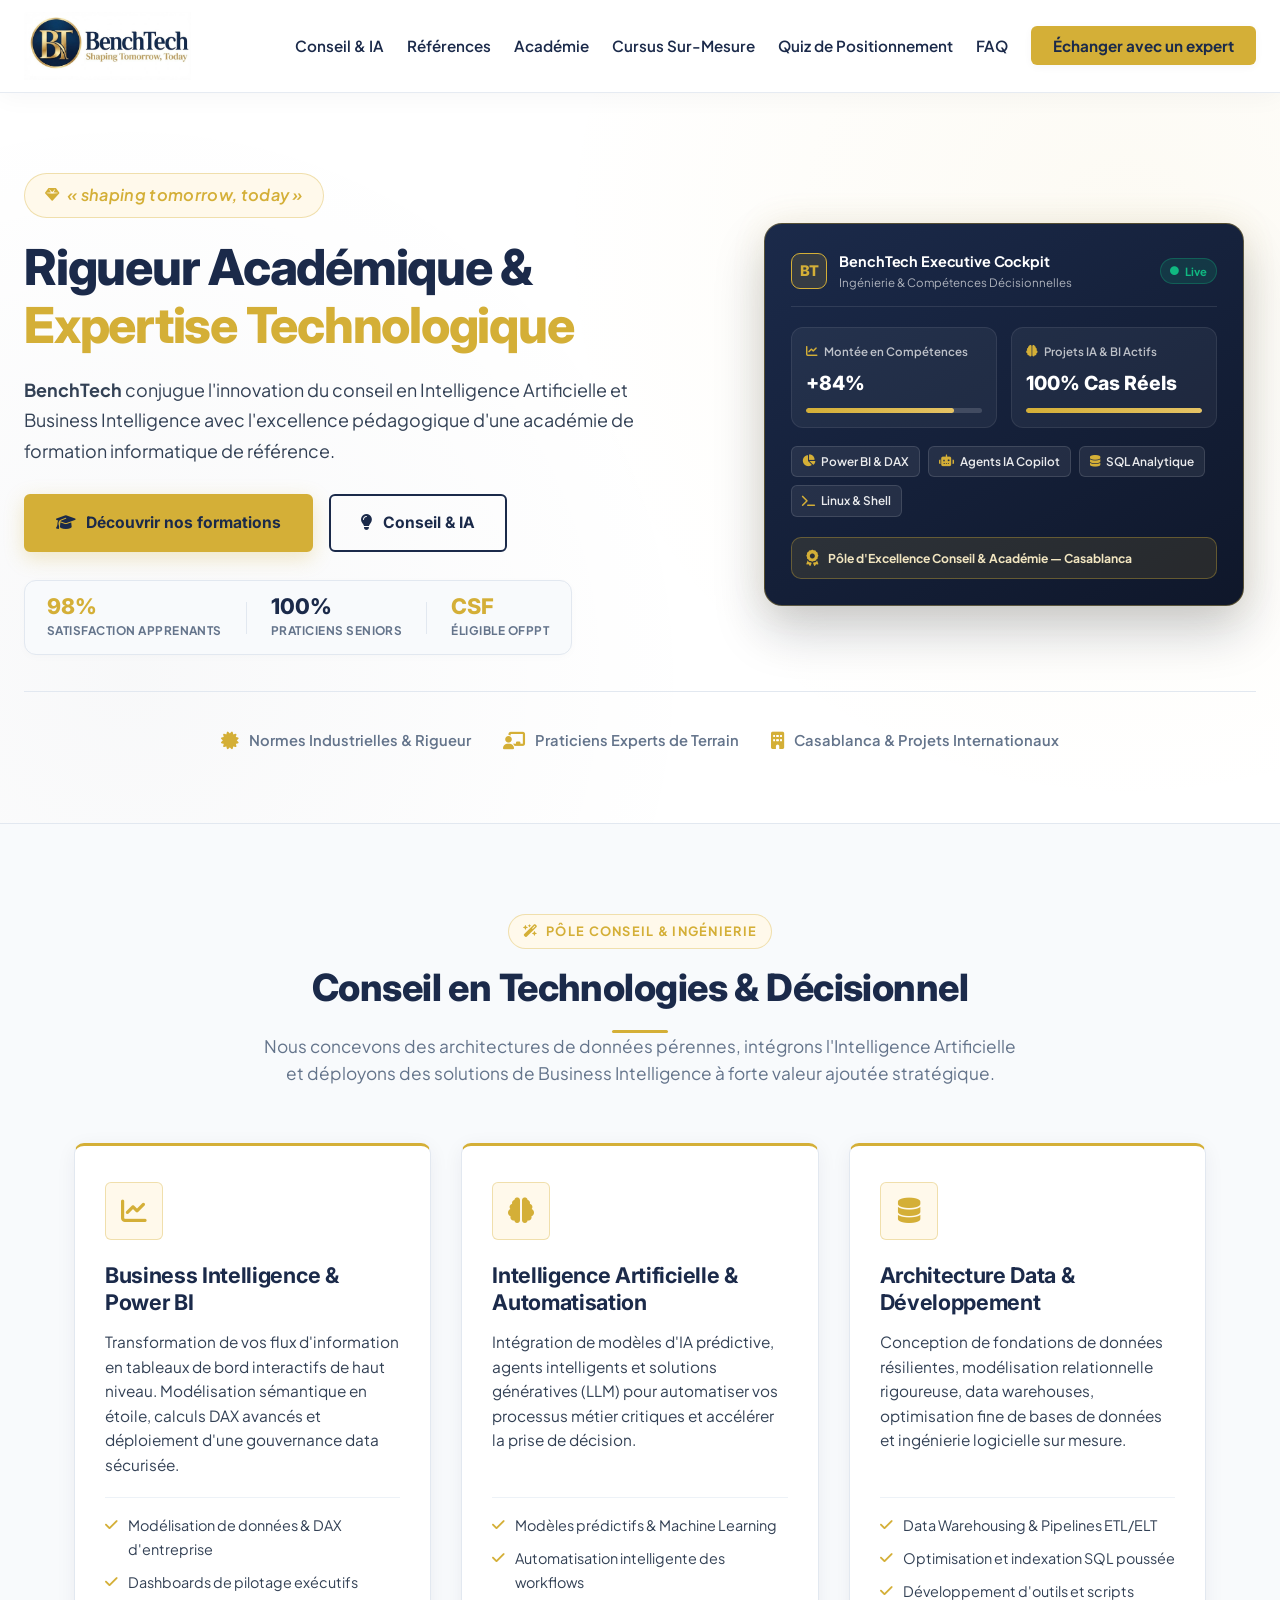
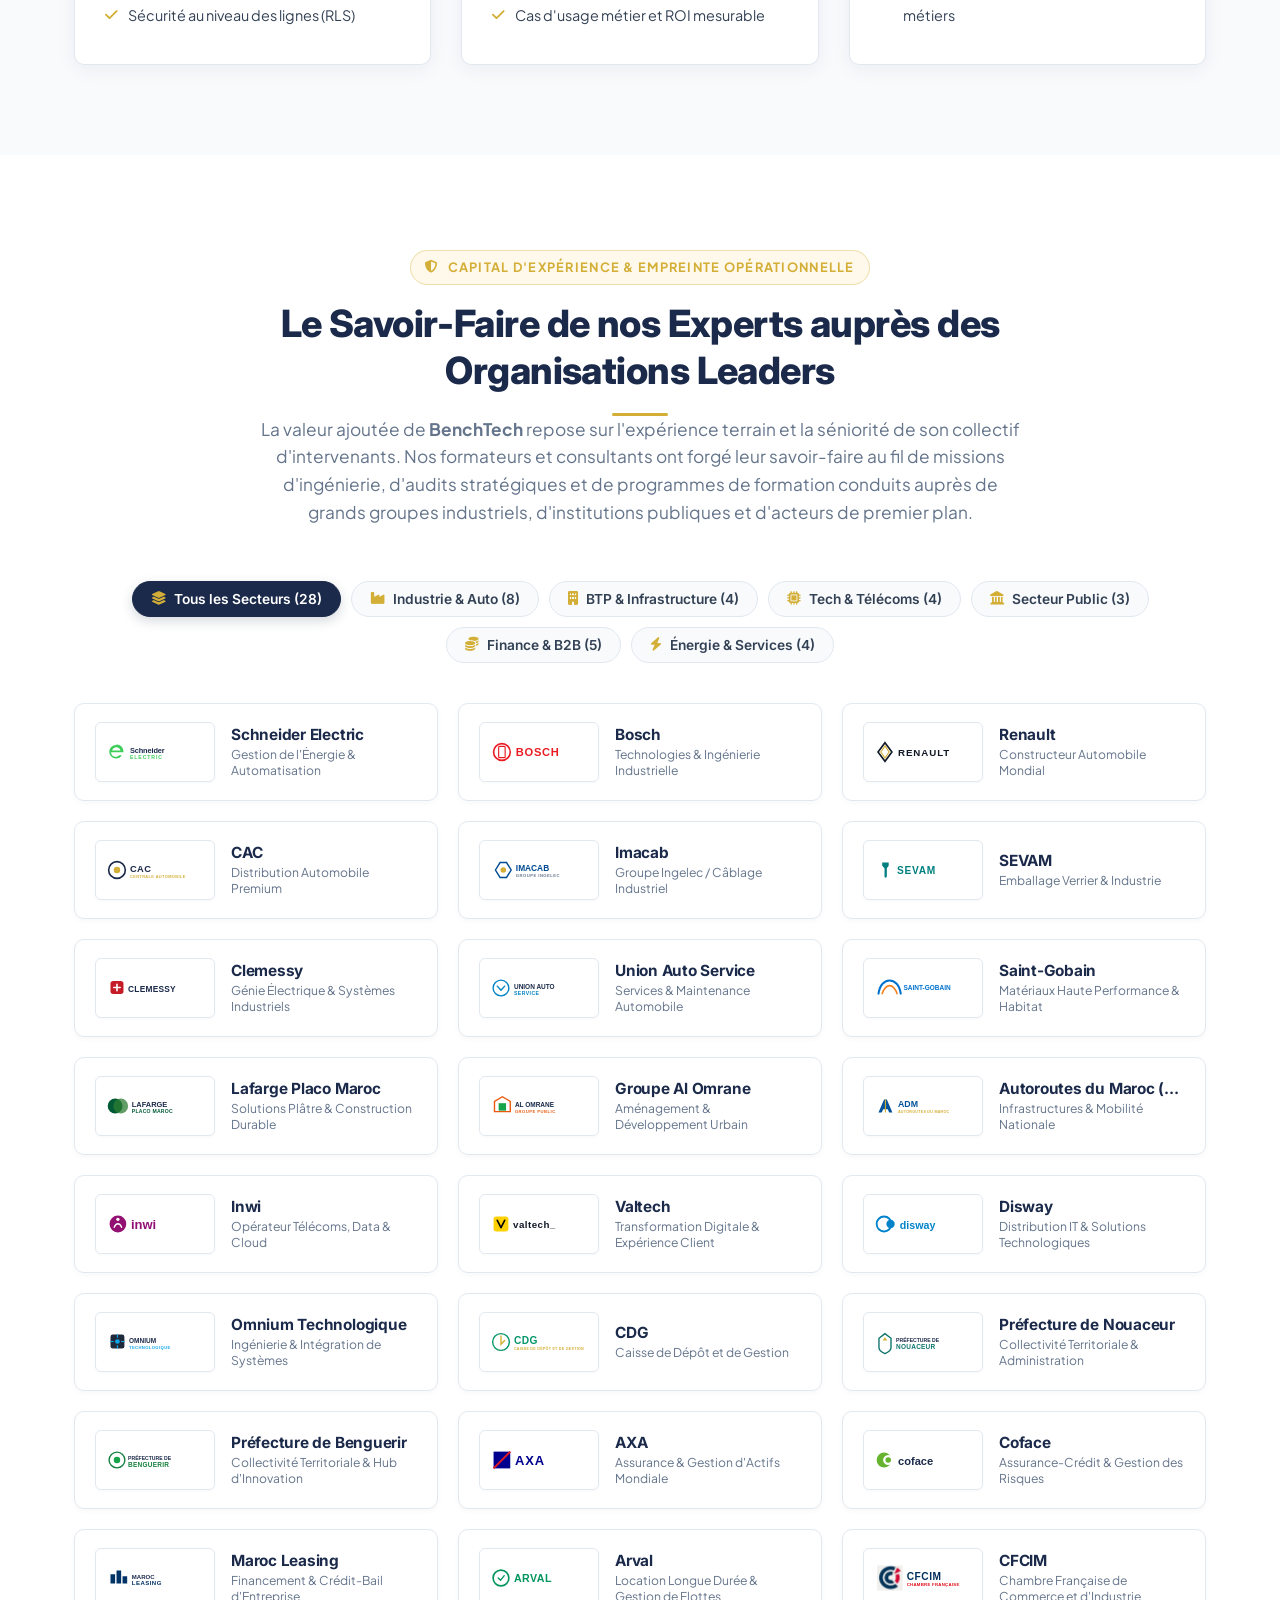
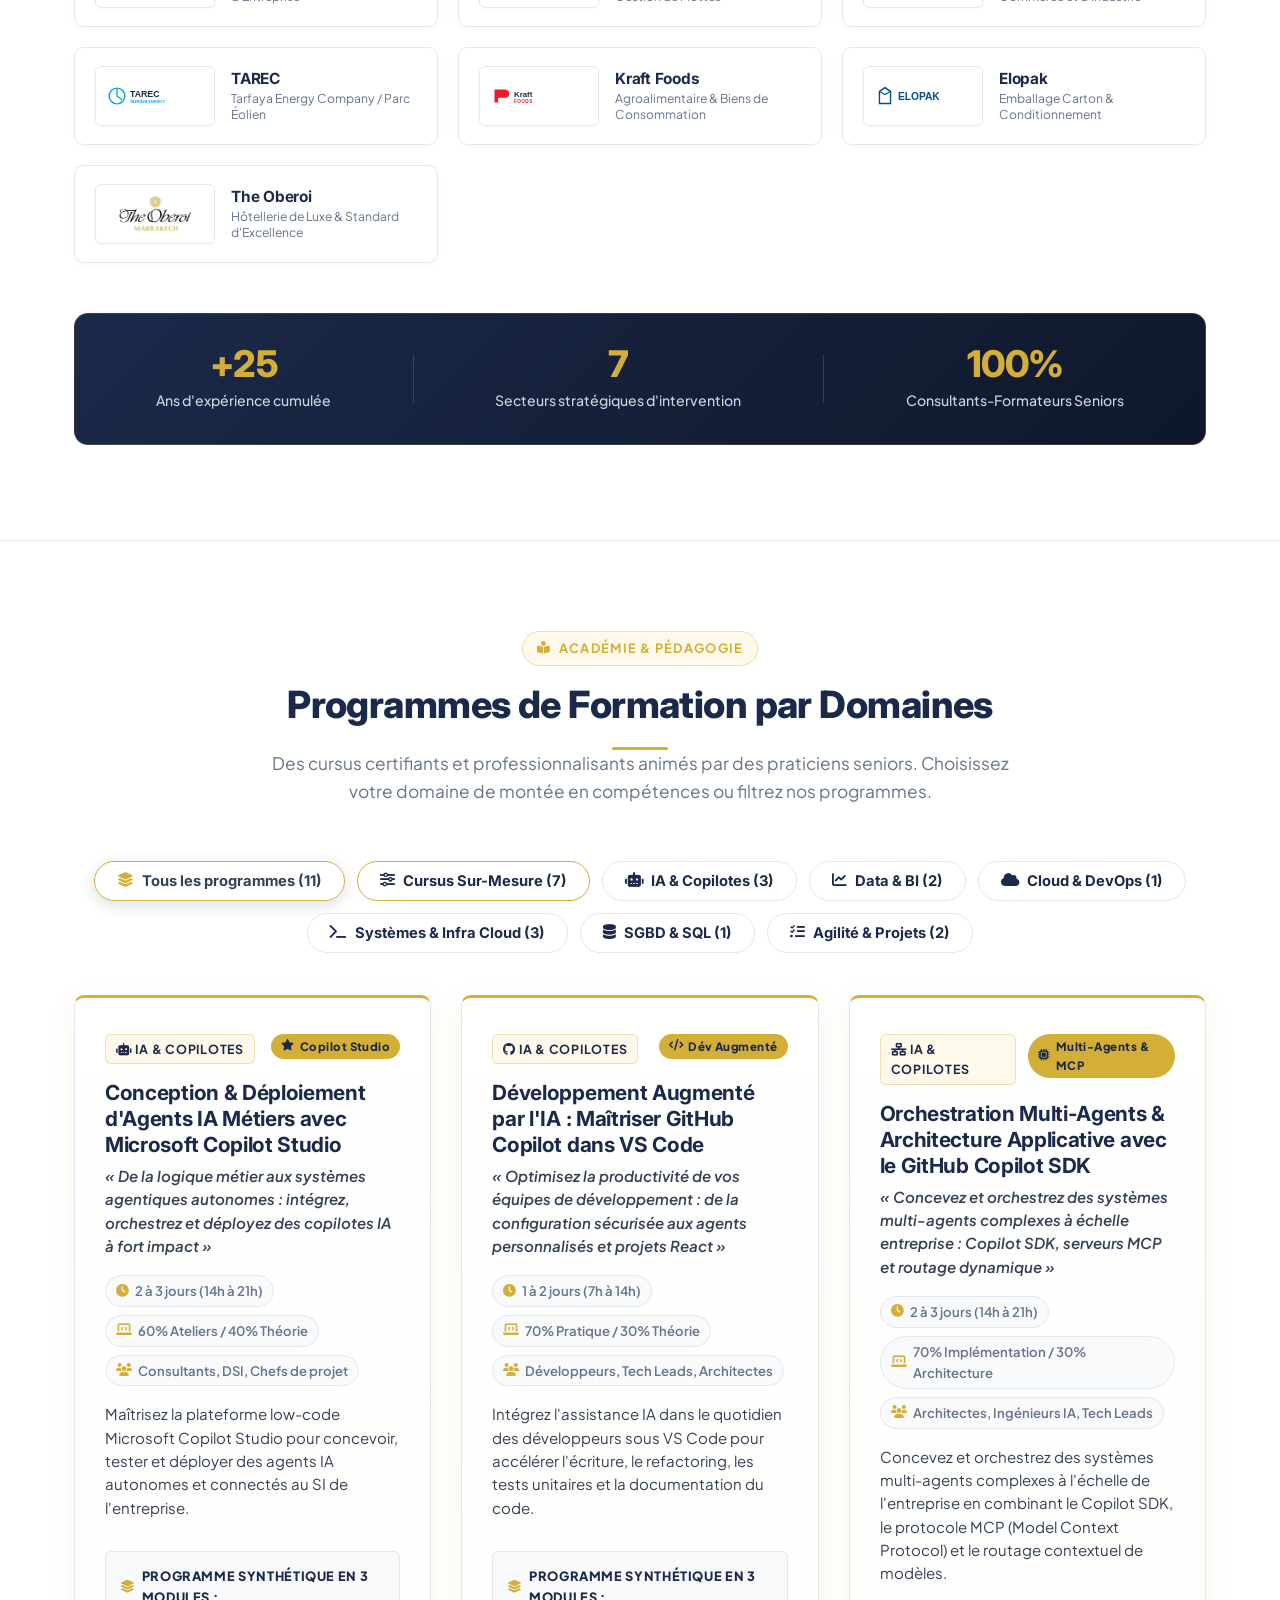
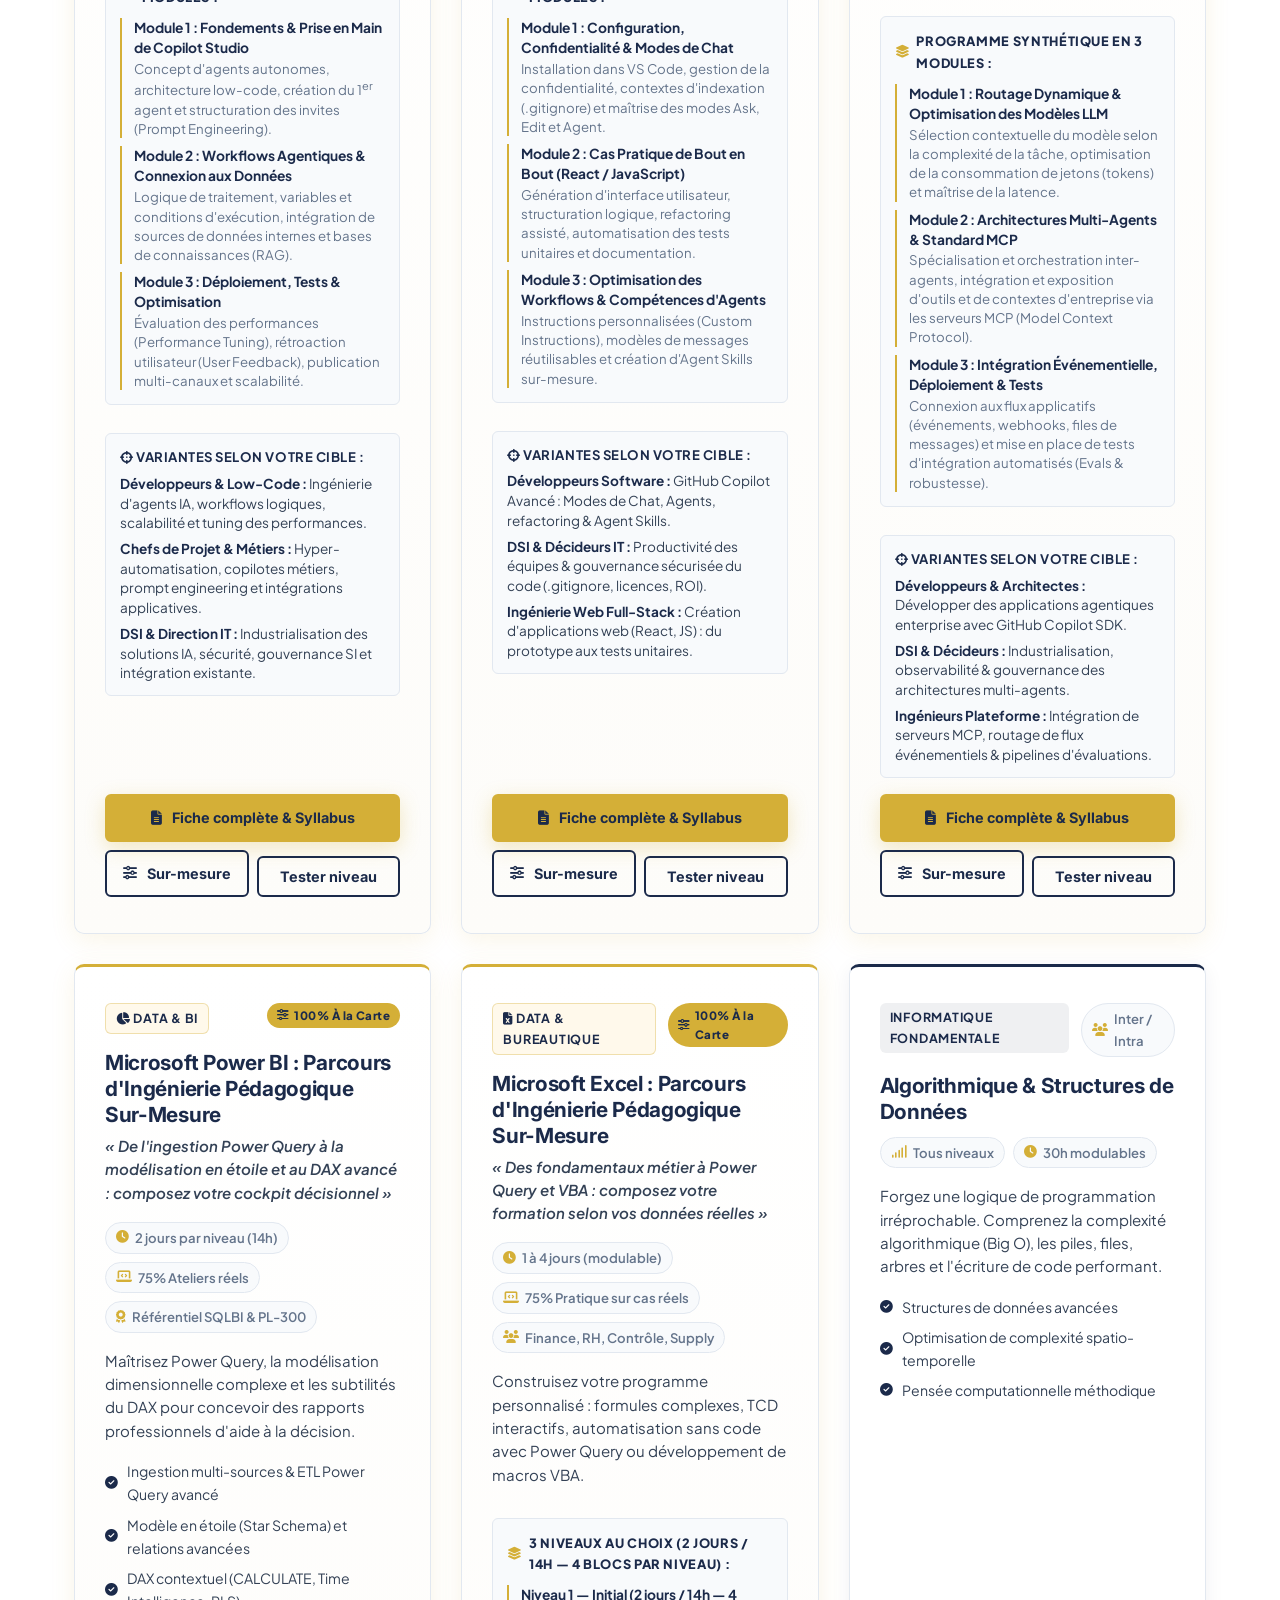
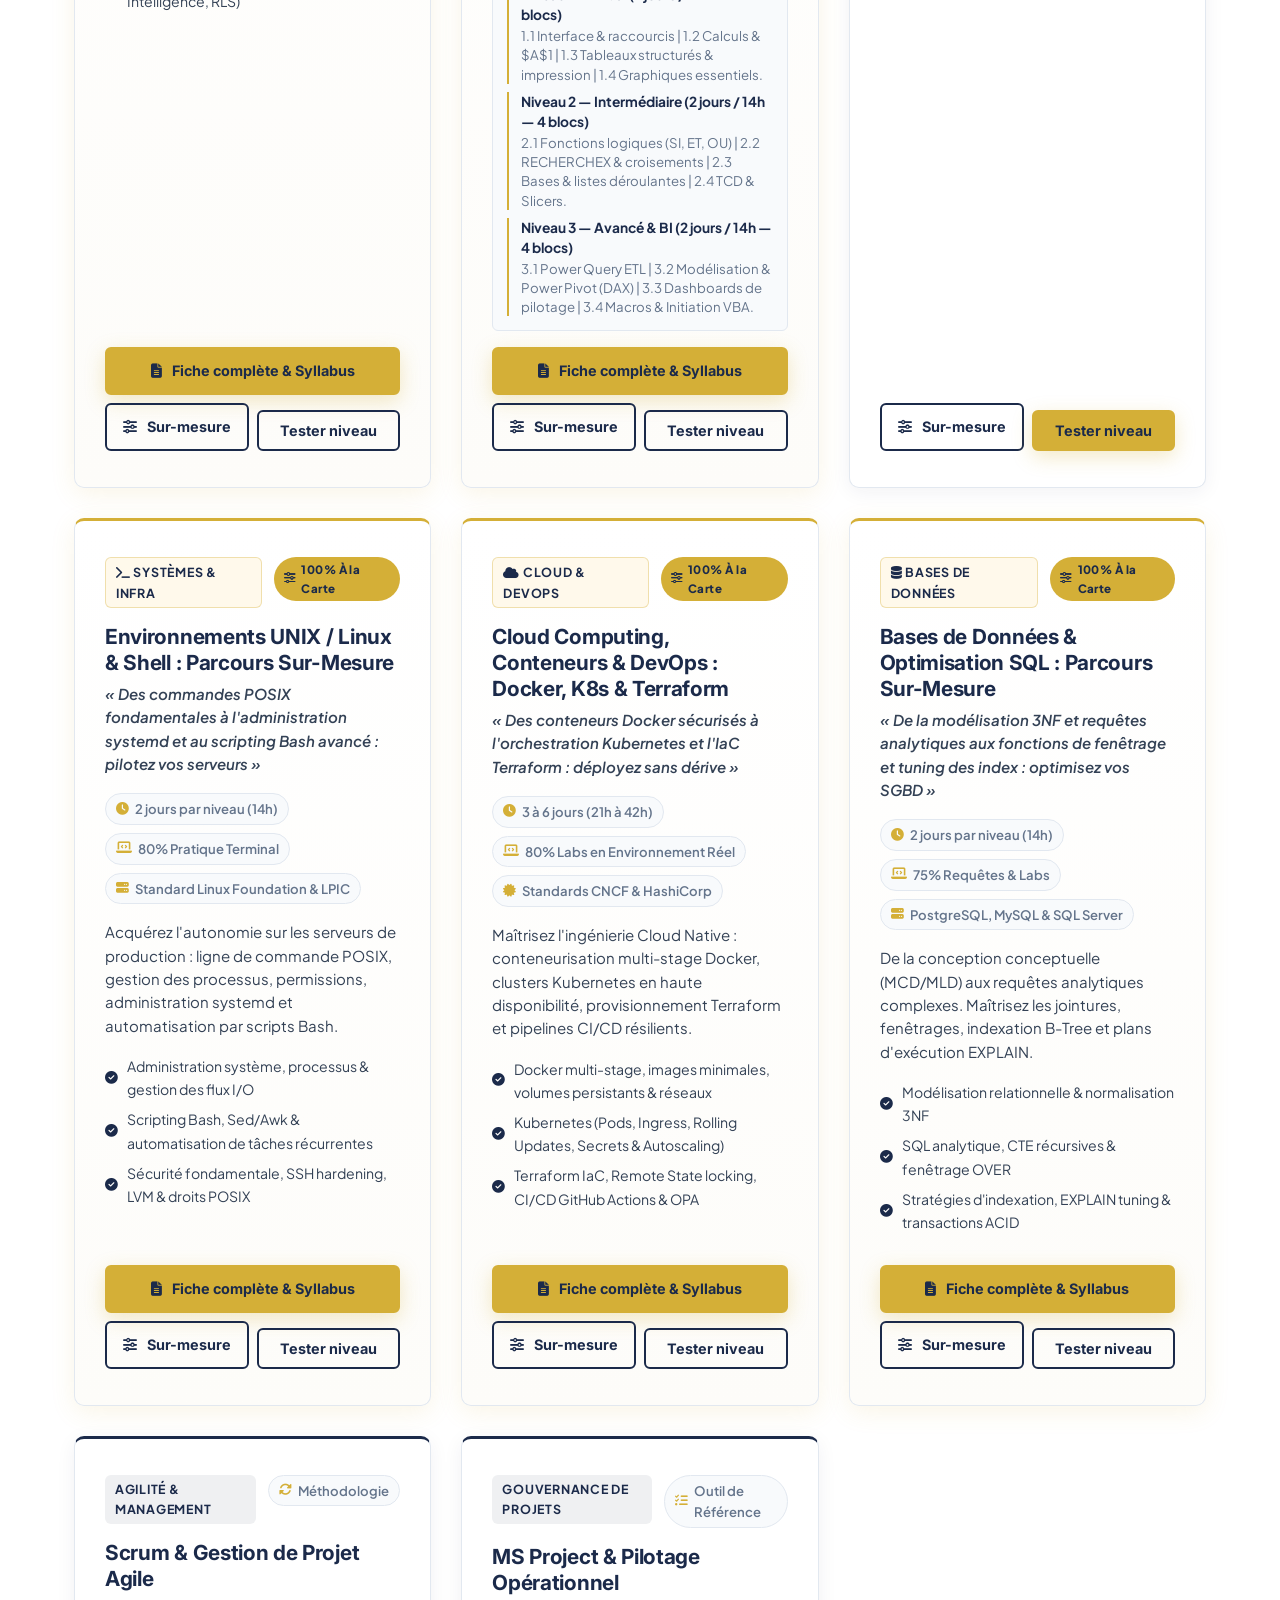
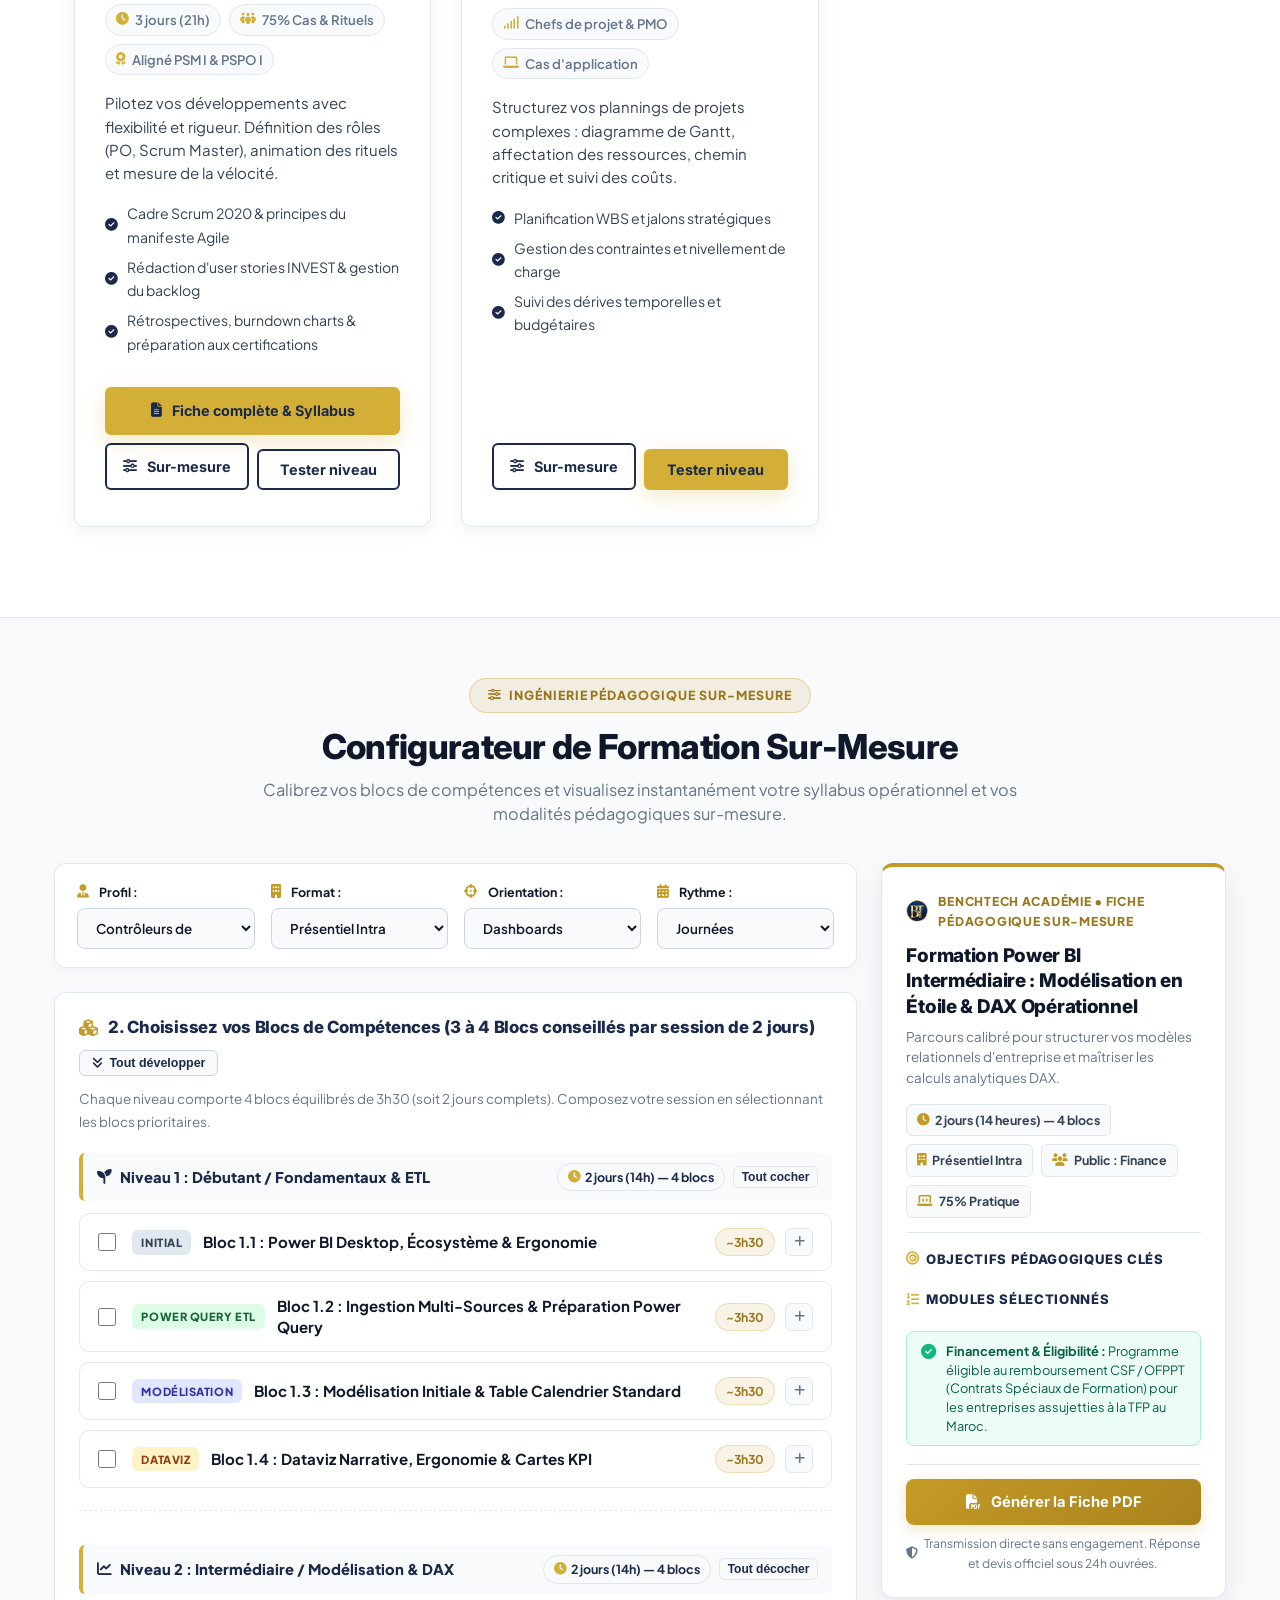
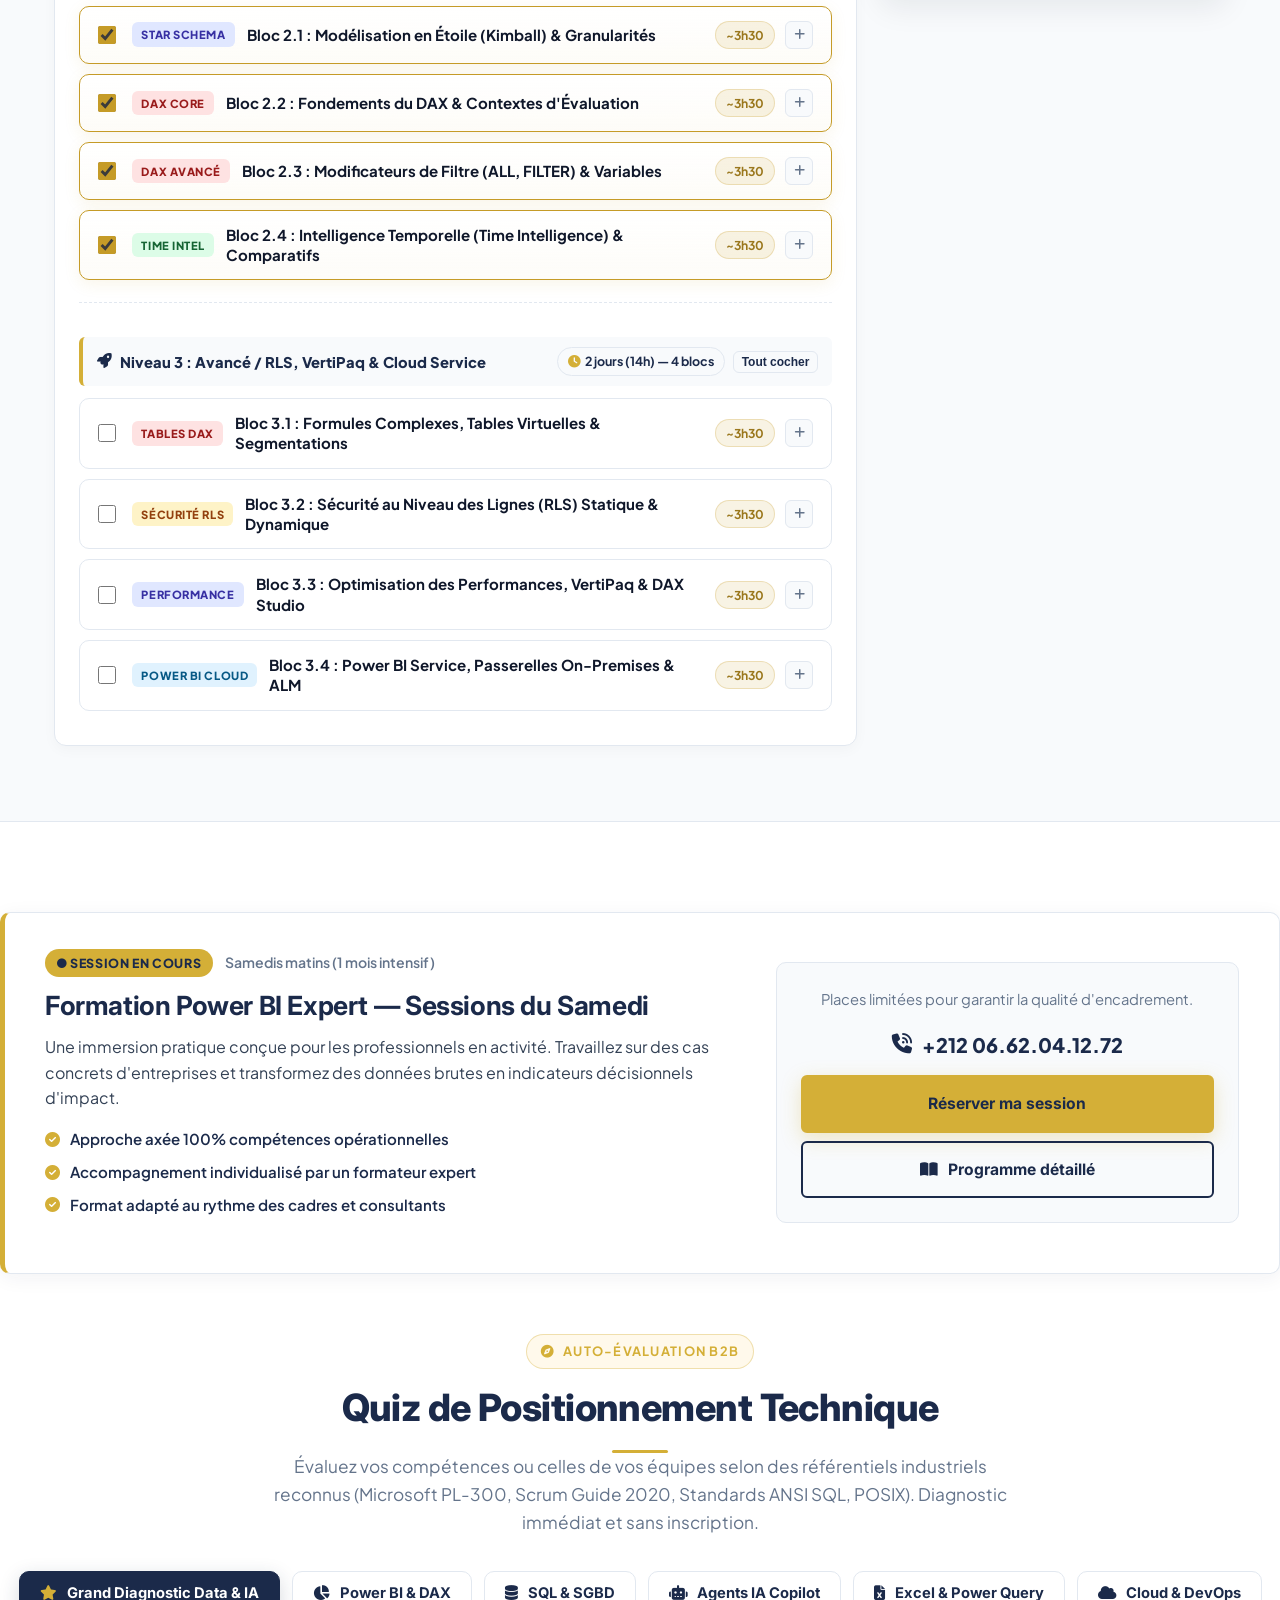
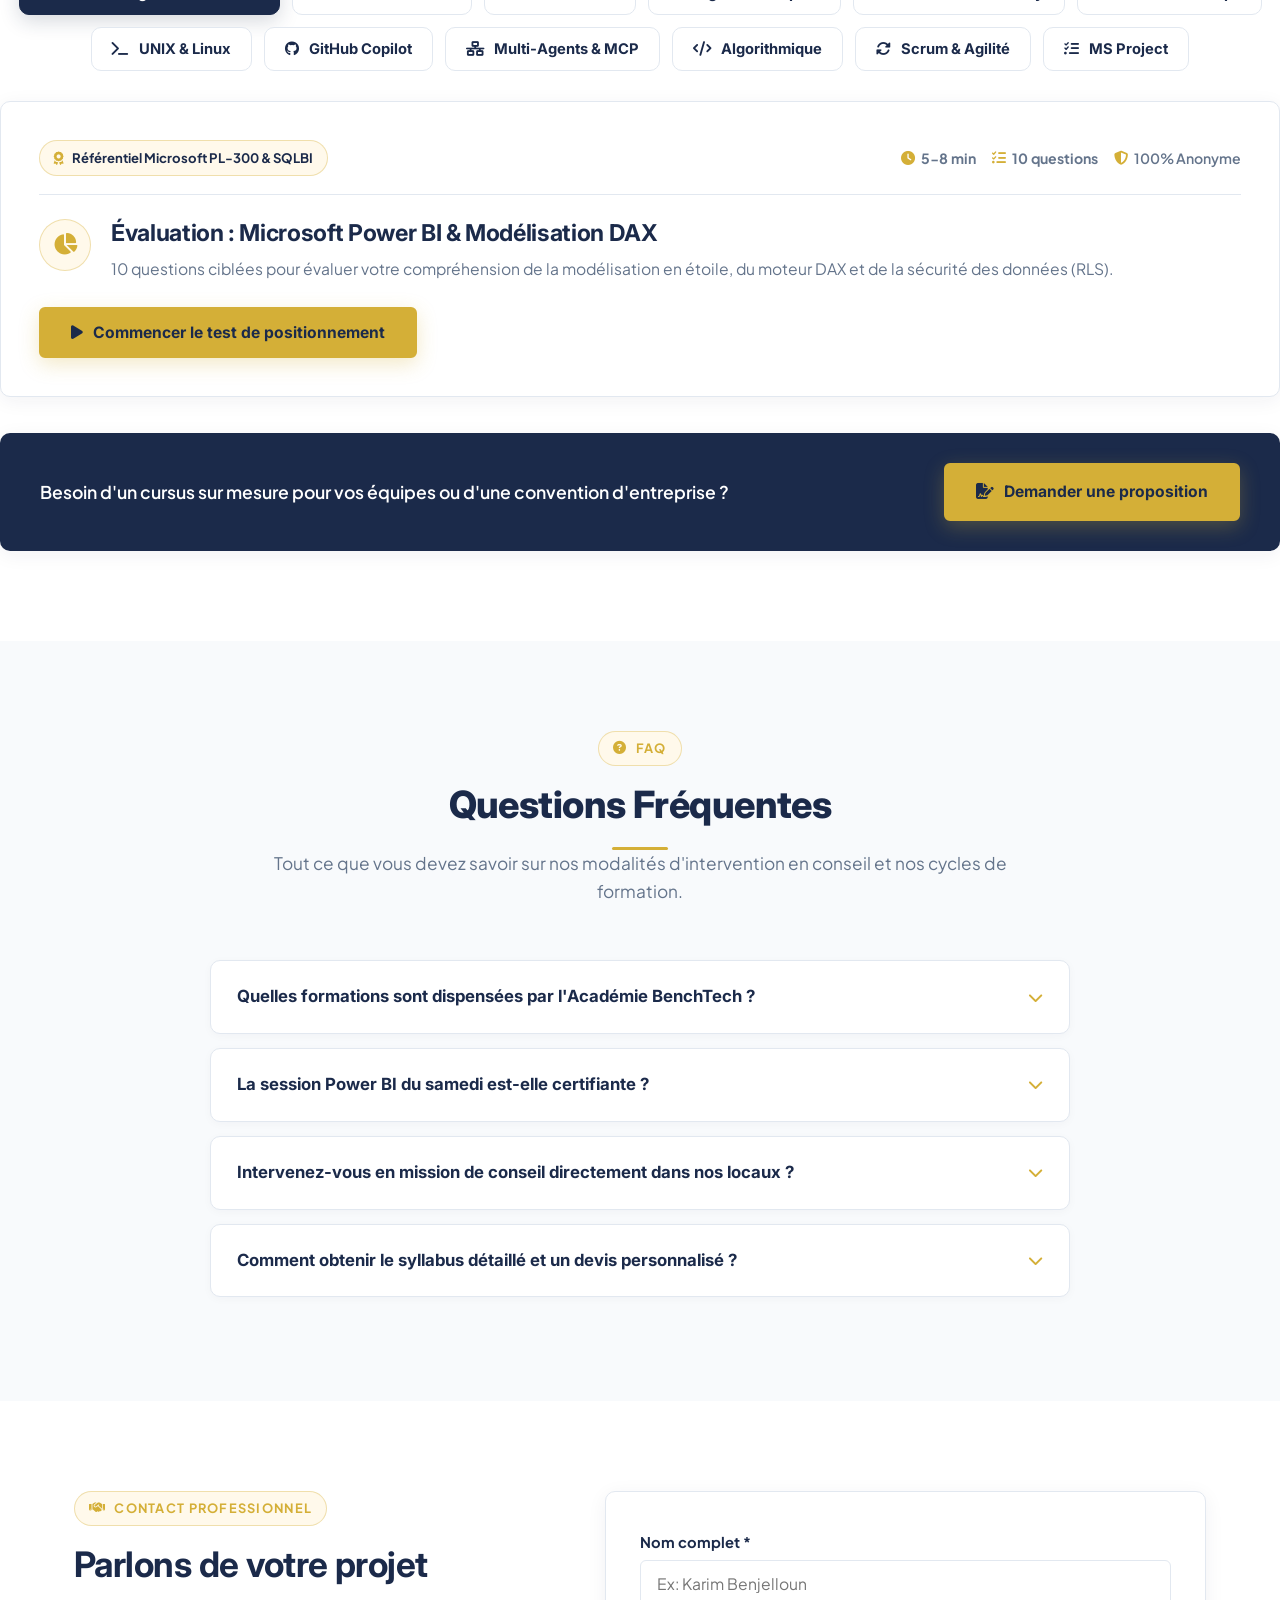
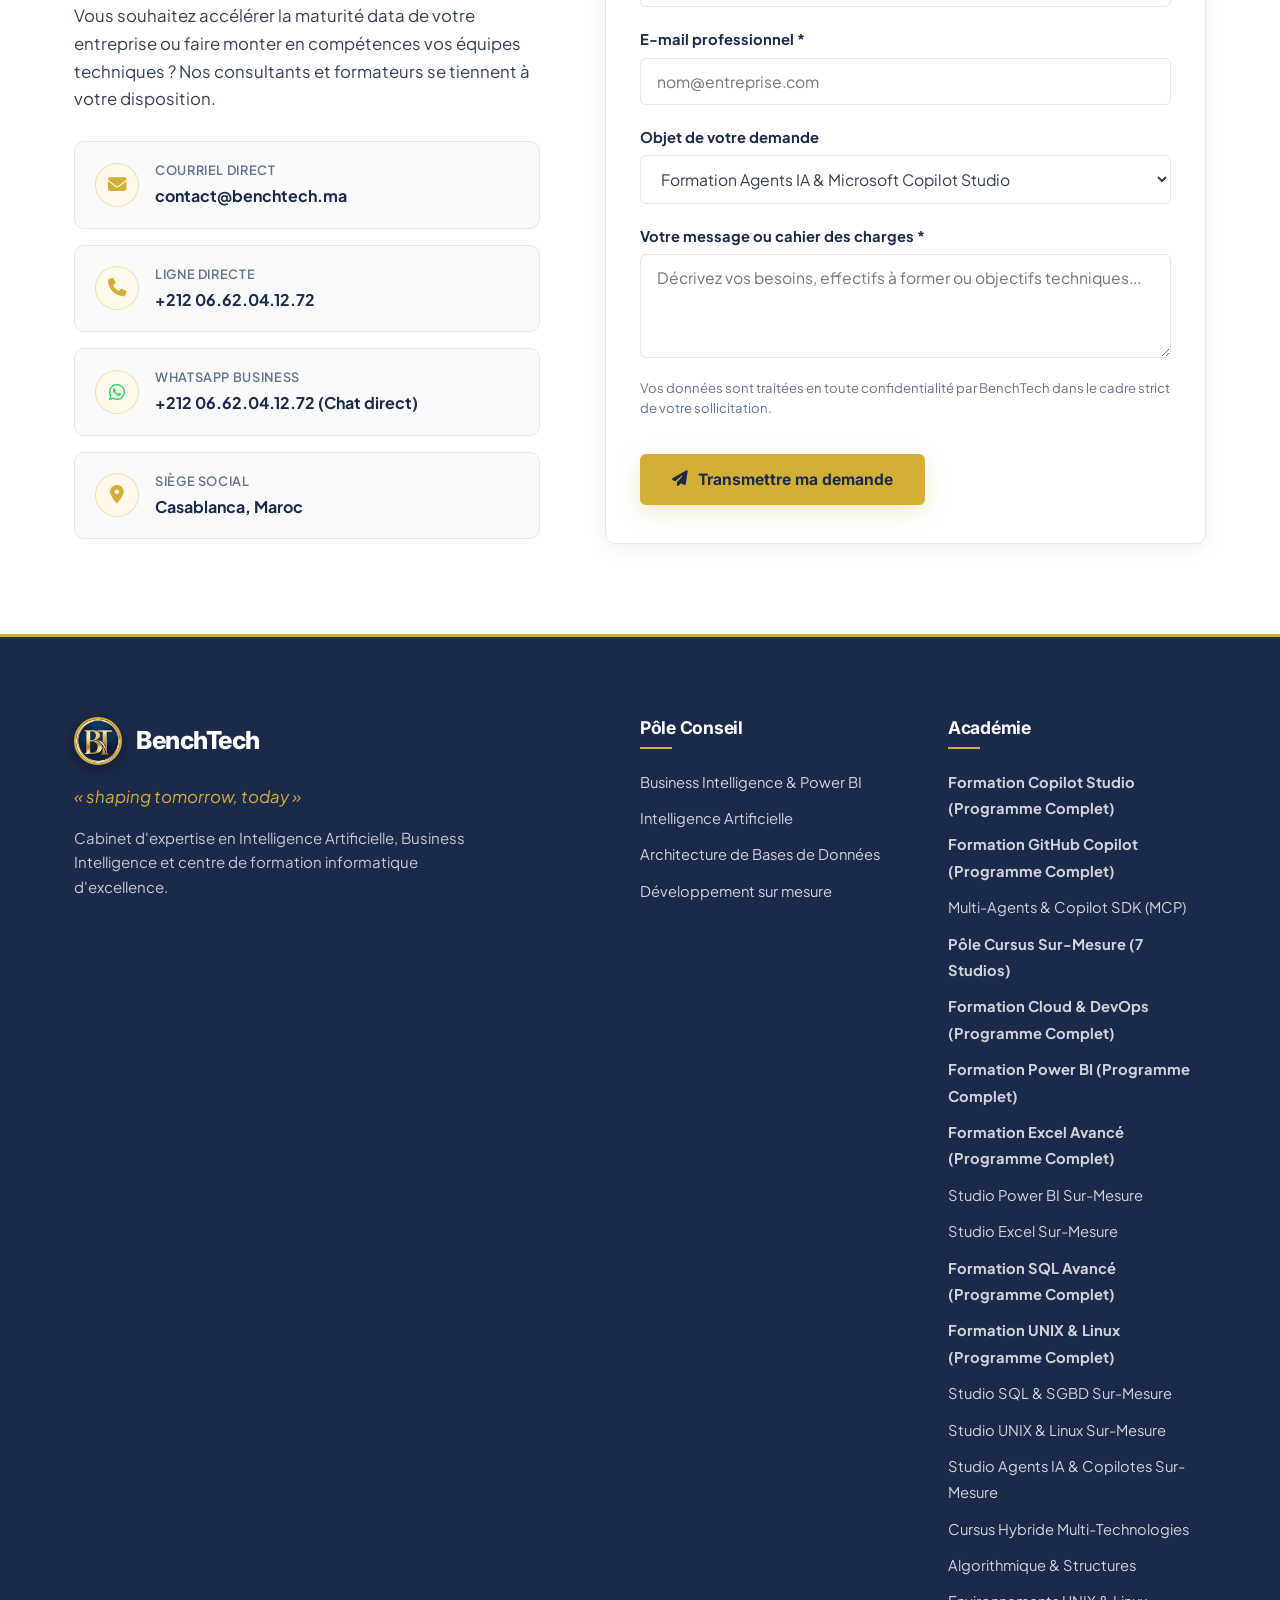
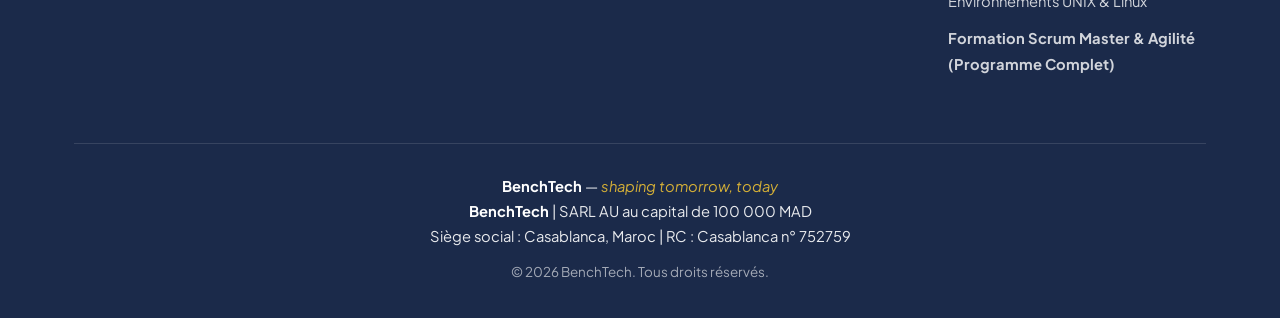
==== siteweb/index.html @ 1807a2c6 "fix: resolution complete des boutons Sur-mesure et ajout de la barre d'onglets des 7 Studios" ====
<!DOCTYPE html>
<html lang="fr">
<head>
    <meta charset="UTF-8">
    <meta name="viewport" content="width=device-width, initial-scale=1.0">
    <title>BenchTech | shaping tomorrow, today — Conseil en Technologies & Académie Informatique</title>
    <meta name="description" content="BenchTech : Cabinet de conseil technologique (IA, Business Intelligence, Power BI, Architecture Data) et Académie de formation d'excellence à Casablanca.">
    <link rel="canonical" href="https://benchtech.ma/">

    <!-- =======================================================================
         MÉTADONNÉES SOCIALES (OPEN GRAPH & TWITTER CARDS)
         Partage optimal sur WhatsApp, LinkedIn, Facebook, X / Twitter
         ======================================================================= -->
    <meta property="og:type" content="website">
    <meta property="og:locale" content="fr_FR">
    <meta property="og:site_name" content="BenchTech">
    <meta property="og:title" content="BenchTech | shaping tomorrow, today — Conseil en Technologies &amp; Académie Informatique">
    <meta property="og:description" content="Cabinet de conseil technologique de pointe (IA, Agents Autonomes, Power BI, Architecture Data) et Académie de formation d'excellence à Casablanca.">
    <meta property="og:url" content="https://benchtech.ma/">
    <meta property="og:image" content="https://benchtech.ma/images/logo-benchtech.png">
    <meta property="og:image:secure_url" content="https://benchtech.ma/images/logo-benchtech.png">
    <meta property="og:image:type" content="image/png">
    <meta property="og:image:width" content="1200">
    <meta property="og:image:height" content="630">
    <meta property="og:image:alt" content="Logo officiel BenchTech — shaping tomorrow, today">

    <!-- Twitter Cards -->
    <meta name="twitter:card" content="summary_large_image">
    <meta name="twitter:title" content="BenchTech | shaping tomorrow, today — Conseil &amp; Académie">
    <meta name="twitter:description" content="Conseil en Technologies &amp; Académie d'excellence (Agents IA, Power BI, Copilot Studio, SQL, UNIX).">
    <meta name="twitter:image" content="https://benchtech.ma/images/logo-benchtech.png">
    <meta name="twitter:image:alt" content="BenchTech — shaping tomorrow, today">

    <!-- =======================================================================
         DONNÉES STRUCTURÉES SCHEMA.ORG (JSON-LD) — GOOGLE SEARCH & EDUCATION
         ======================================================================= -->
    <script type="application/ld+json">
    {
      "@context": "https://schema.org",
      "@graph": [
        {
          "@type": "EducationalOrganization",
          "@id": "https://benchtech.ma/#organization",
          "name": "BenchTech",
          "legalName": "BenchTech SARL AU",
          "slogan": "shaping tomorrow, today",
          "url": "https://benchtech.ma/",
          "logo": {
            "@type": "ImageObject",
            "url": "https://benchtech.ma/images/logo-benchtech.png",
            "caption": "BenchTech — shaping tomorrow, today"
          },
          "image": "https://benchtech.ma/images/logo-benchtech.png",
          "description": "Cabinet de conseil technologique (Agents IA, Business Intelligence, Architecture Logicielle) et Académie d'excellence à Casablanca.",
          "address": {
            "@type": "PostalAddress",
            "addressLocality": "Casablanca",
            "addressCountry": "MA"
          },
          "contactPoint": {
            "@type": "ContactPoint",
            "telephone": "+212-6-62-04-12-72",
            "contactType": "customer service",
            "email": "contact@benchtech.ma",
            "availableLanguage": ["French", "Arabic", "English"]
          },
          "identifier": [
            {
              "@type": "PropertyValue",
              "name": "Registre du Commerce",
              "value": "Casablanca n° 752759"
            },
            {
              "@type": "PropertyValue",
              "name": "Capital Social",
              "value": "100 000 MAD"
            }
          ]
        },
        {
          "@type": "ItemList",
          "@id": "https://benchtech.ma/#courses",
          "name": "Catalogue des Formations BenchTech Academy",
          "description": "Formations professionnelles d'excellence et cursus d'ingénierie pédagogique sur-mesure.",
          "itemListElement": [
            {
              "@type": "ListItem",
              "position": 1,
              "item": {
                "@type": "Course",
                "name": "Conception & Déploiement d'Agents IA Métiers avec Microsoft Copilot Studio",
                "description": "Maîtriser la création d'agents autonomes d'entreprise, les architectures RAG, le grounding sur données privées et les flux Power Automate.",
                "provider": { "@id": "https://benchtech.ma/#organization" },
                "inLanguage": "fr",
                "hasCourseInstance": {
                  "@type": "CourseInstance",
                  "courseMode": ["onsite", "online"],
                  "courseWorkload": "PT21H"
                }
              }
            },
            {
              "@type": "ListItem",
              "position": 2,
              "item": {
                "@type": "Course",
                "name": "Développement Augmenté par l'IA : Maîtriser GitHub Copilot dans VS Code",
                "description": "Optimiser la productivité des équipes d'ingénierie avec GitHub Copilot, Copilot Chat, la génération de tests unitaires et le refactoring assisté.",
                "provider": { "@id": "https://benchtech.ma/#organization" },
                "inLanguage": "fr",
                "hasCourseInstance": {
                  "@type": "CourseInstance",
                  "courseMode": ["onsite", "online"],
                  "courseWorkload": "PT14H"
                }
              }
            },
            {
              "@type": "ListItem",
              "position": 3,
              "item": {
                "@type": "Course",
                "name": "Orchestration Multi-Agents & Architecture Applicative avec le GitHub Copilot SDK",
                "description": "Concevoir des architectures multi-agents distribuées, implémenter le protocole MCP (Model Context Protocol) et orchestrer les agents avec Semantic Kernel.",
                "provider": { "@id": "https://benchtech.ma/#organization" },
                "inLanguage": "fr",
                "hasCourseInstance": {
                  "@type": "CourseInstance",
                  "courseMode": ["onsite", "online"],
                  "courseWorkload": "PT21H"
                }
              }
            },
            {
              "@type": "ListItem",
              "position": 4,
              "item": {
                "@type": "Course",
                "name": "Microsoft Power BI : Parcours d'Ingénierie Pédagogique Sur-Mesure",
                "description": "Modélisation dimensionnelle en étoile, langage DAX avancé, optimisation du moteur VertiPaq, sécurité RLS et gouvernance Fabric.",
                "provider": { "@id": "https://benchtech.ma/#organization" },
                "inLanguage": "fr",
                "hasCourseInstance": {
                  "@type": "CourseInstance",
                  "courseMode": ["onsite", "online"]
                }
              }
            },
            {
              "@type": "ListItem",
              "position": 5,
              "item": {
                "@type": "Course",
                "name": "Microsoft Excel : Parcours d'Ingénierie Pédagogique Sur-Mesure",
                "description": "Des formules dynamiques avancées à l'automatisation Power Query (M-Engine) et aux modèles décisionnels complexes.",
                "provider": { "@id": "https://benchtech.ma/#organization" },
                "inLanguage": "fr",
                "hasCourseInstance": {
                  "@type": "CourseInstance",
                  "courseMode": ["onsite", "online"]
                }
              }
            },
            {
              "@type": "ListItem",
              "position": 6,
              "item": {
                "@type": "Course",
                "name": "Algorithmique & Structures de Données",
                "description": "Fondements de l'informatique théorique, structures de données fondamentales et avancées, optimisation et analyse de complexité asymptotique (Grand O).",
                "provider": { "@id": "https://benchtech.ma/#organization" },
                "inLanguage": "fr",
                "hasCourseInstance": {
                  "@type": "CourseInstance",
                  "courseMode": ["onsite", "online"],
                  "courseWorkload": "PT35H"
                }
              }
            },
            {
              "@type": "ListItem",
              "position": 7,
              "item": {
                "@type": "Course",
                "name": "Environnements UNIX / Linux & Shell : Parcours Sur-Mesure",
                "description": "Administration système avancée, scripting Bash/POSIX, gestion des processus, signaux, mémoire et automatisation des déploiements.",
                "provider": { "@id": "https://benchtech.ma/#organization" },
                "inLanguage": "fr",
                "hasCourseInstance": {
                  "@type": "CourseInstance",
                  "courseMode": ["onsite", "online"]
                }
              }
            },
            {
              "@type": "ListItem",
              "position": 8,
              "item": {
                "@type": "Course",
                "name": "Bases de Données & Optimisation SQL : Parcours Sur-Mesure",
                "description": "Conception relationnelle normalisée, SQL analytique complexe (Window Functions), plans d'exécution EXPLAIN, indexation B-Tree et gestion des verrous.",
                "provider": { "@id": "https://benchtech.ma/#organization" },
                "inLanguage": "fr",
                "hasCourseInstance": {
                  "@type": "CourseInstance",
                  "courseMode": ["onsite", "online"]
                }
              }
            },
            {
              "@type": "ListItem",
              "position": 9,
              "item": {
                "@type": "Course",
                "name": "Scrum & Gestion de Projet Agile",
                "description": "Maîtrise du Scrum Guide 2020, rôles Scrum Master et Product Owner, rituels agiles, gestion du backlog et métriques de vélocité.",
                "provider": { "@id": "https://benchtech.ma/#organization" },
                "inLanguage": "fr",
                "hasCourseInstance": {
                  "@type": "CourseInstance",
                  "courseMode": ["onsite", "online"],
                  "courseWorkload": "PT14H"
                }
              }
            },
            {
              "@type": "ListItem",
              "position": 10,
              "item": {
                "@type": "Course",
                "name": "MS Project & Pilotage Opérationnel",
                "description": "Planification sous contraintes, ordonnancement par le chemin critique (CPM), nivellement des ressources et suivi de la valeur acquise (EVM).",
                "provider": { "@id": "https://benchtech.ma/#organization" },
                "inLanguage": "fr",
                "hasCourseInstance": {
                  "@type": "CourseInstance",
                  "courseMode": ["onsite", "online"],
                  "courseWorkload": "PT21H"
                }
              }
            }
          ]
        }
      ]
    }
    </script>
    
    <!-- Favicon officiel BenchTech -->
    <link rel="icon" type="image/png" href="images/favicon.png">
    <link rel="apple-touch-icon" href="images/monogram-bt.png">
    
    <!-- Polices Google Fonts : Inter (Titres) & Plus Jakarta Sans (Corps) -->
    <link rel="preconnect" href="https://fonts.googleapis.com">
    <link rel="preconnect" href="https://fonts.gstatic.com" crossorigin>
    <link href="https://fonts.googleapis.com/css2?family=Inter:wght@400;500;600;700;800&family=Plus+Jakarta+Sans:wght@400;500;600;700&display=swap" rel="stylesheet">
    
    <!-- Icônes Font Awesome -->
    <link rel="stylesheet" href="https://cdnjs.cloudflare.com/ajax/libs/font-awesome/6.5.1/css/all.min.css">
    
    <!-- Feuilles de style -->
    <link rel="stylesheet" href="css/style.css?v=4.6">
</head>
<body>

    <!-- =======================================================================
         1. NAVIGATION (HEADER INSTITUTIONNEL)
         ======================================================================= -->
    <header>
        <div class="container">
            <nav aria-label="Navigation principale">
                <a href="#" class="logo" aria-label="BenchTech — shaping tomorrow, today">
                    <img src="images/logo-benchtech-original.jpg" alt="BenchTech — shaping tomorrow, today" class="header-logo-img" width="220" height="68">
                </a>
                
                <ul class="nav-links" id="main-nav-links">
                    <li><a href="#conseil">Conseil &amp; IA</a></li>
                    <li><a href="#references">Références</a></li>
                    <li><a href="#formations">Académie</a></li>
                    <li><a href="#studios-sur-mesure">Cursus Sur-Mesure</a></li>
                    <li><a href="#evaluations">Quiz de Positionnement</a></li>
                    <li><a href="#faq">FAQ</a></li>
                    <li><a href="#contact" class="nav-cta">Échanger avec un expert</a></li>
                </ul>

                <button class="menu-toggle" id="mobile-menu" aria-label="Ouvrir le menu de navigation" aria-expanded="false" aria-controls="main-nav-links">
                    <i class="fas fa-bars"></i>
                </button>
            </nav>
        </div>
    </header>

    <main id="main-content">
        <!-- =======================================================================
             2. HERO SECTION (FOND #FFFFFF ÉPURÉ & HIÉRARCHIE TYPOGRAPHIQUE)
             ======================================================================= -->
        <section class="hero bg-white">
            <div class="container">
                <div class="hero-split-grid">
                    <div class="hero-content">
                        <div class="slogan-badge">
                            <i class="fas fa-gem" aria-hidden="true"></i>
                            <span class="slogan-text">« shaping tomorrow, today »</span>
                        </div>
                        
                        <h1>
                            Rigueur Académique &amp; <span class="highlight-gold">Expertise Technologique</span>
                        </h1>
                        
                        <p class="hero-description">
                            <strong>BenchTech</strong> conjugue l'innovation du conseil en Intelligence Artificielle et Business Intelligence avec l'excellence pédagogique d'une académie de formation informatique de référence.
                        </p>
                        
                        <div class="hero-actions">
                            <!-- CTA Principal : Plein en Or (#D4AF37) avec texte Bleu Nuit (#1B2A4A) en gras vers les Formations -->
                            <a href="#formations" class="btn btn-primary">
                                <i class="fas fa-graduation-cap" aria-hidden="true"></i>
                                Découvrir nos formations
                            </a>
                            
                            <!-- CTA Secondaire : Encadré en Bleu Nuit (#1B2A4A) vers Conseil & IA -->
                            <a href="#conseil" class="btn btn-outline">
                                <i class="fas fa-lightbulb" aria-hidden="true"></i>
                                Conseil &amp; IA
                            </a>
                        </div>

                        <!-- KPIs de Crédibilité B2B -->
                        <div class="hero-kpis">
                            <div class="kpi-item">
                                <span class="kpi-number gold">98%</span>
                                <span class="kpi-label">Satisfaction Apprenants</span>
                            </div>
                            <div class="kpi-divider"></div>
                            <div class="kpi-item">
                                <span class="kpi-number">100%</span>
                                <span class="kpi-label">Praticiens Seniors</span>
                            </div>
                            <div class="kpi-divider"></div>
                            <div class="kpi-item">
                                <span class="kpi-number gold">CSF</span>
                                <span class="kpi-label">Éligible OFPPT</span>
                            </div>
                        </div>
                    </div>

                    <!-- Visual Cockpit / Carte Executive Immersive -->
                    <div class="hero-visual">
                        <div class="hero-card-cockpit">
                            <div class="cockpit-header">
                                <div class="cockpit-brand">
                                    <span class="cockpit-monogram">BT</span>
                                    <div>
                                        <div class="cockpit-title">BenchTech Executive Cockpit</div>
                                        <div class="cockpit-subtitle">Ingénierie &amp; Compétences Décisionnelles</div>
                                    </div>
                                </div>
                                <span class="cockpit-status-dot" title="Plateforme active"><i class="fas fa-circle"></i> Live</span>
                            </div>

                            <div class="cockpit-metrics-grid">
                                <div class="cockpit-metric-box">
                                    <div class="metric-box-label"><i class="fas fa-chart-line"></i> Montée en Compétences</div>
                                    <div class="metric-box-val">+84%</div>
                                    <div class="metric-progress-bar"><div class="progress-fill" style="width: 84%;"></div></div>
                                </div>
                                <div class="cockpit-metric-box">
                                    <div class="metric-box-label"><i class="fas fa-brain"></i> Projets IA &amp; BI Actifs</div>
                                    <div class="metric-box-val">100% Cas Réels</div>
                                    <div class="metric-progress-bar"><div class="progress-fill" style="width: 100%;"></div></div>
                                </div>
                            </div>

                            <div class="cockpit-stack-pills">
                                <span class="stack-pill"><i class="fas fa-chart-pie"></i> Power BI &amp; DAX</span>
                                <span class="stack-pill"><i class="fas fa-robot"></i> Agents IA Copilot</span>
                                <span class="stack-pill"><i class="fas fa-database"></i> SQL Analytique</span>
                                <span class="stack-pill"><i class="fas fa-terminal"></i> Linux &amp; Shell</span>
                            </div>

                            <div class="cockpit-floating-badge">
                                <i class="fas fa-award"></i>
                                <span>Pôle d'Excellence Conseil &amp; Académie — Casablanca</span>
                            </div>
                        </div>
                    </div>
                </div>

                <div class="hero-trust">
                    <div class="trust-item">
                        <i class="fas fa-certificate" aria-hidden="true"></i>
                        <span>Normes Industrielles &amp; Rigueur</span>
                    </div>
                    <div class="trust-item">
                        <i class="fas fa-chalkboard-teacher" aria-hidden="true"></i>
                        <span>Praticiens Experts de Terrain</span>
                    </div>
                    <div class="trust-item">
                        <i class="fas fa-building" aria-hidden="true"></i>
                        <span>Casablanca &amp; Projets Internationaux</span>
                    </div>
                </div>
            </div>
        </section>

        <!-- =======================================================================
             3. PILIER 1 : CONSEIL & INGÉNIERIE (LE MAGICIEN)
             Inspiration Artefact & SQLBI - Cartes avec ombres légères & hover
             ======================================================================= -->
        <section id="conseil" class="section bg-secondary">
            <div class="container">
                <div class="section-header">
                    <span class="section-tag">
                        <i class="fas fa-wand-magic-sparkles" aria-hidden="true"></i> Pôle Conseil &amp; Ingénierie
                    </span>
                    <h2>Conseil en Technologies &amp; Décisionnel</h2>
                    <div class="divider"></div>
                    <p class="section-intro">
                        Nous concevons des architectures de données pérennes, intégrons l'Intelligence Artificielle et déployons des solutions de Business Intelligence à forte valeur ajoutée stratégique.
                    </p>
                </div>

                <div class="grid-3">
                    <!-- Carte 1 : BI & Power BI -->
                    <article class="card consulting-card">
                        <div class="card-icon-wrapper" aria-hidden="true">
                            <i class="fas fa-chart-line"></i>
                        </div>
                        <h3>Business Intelligence &amp; Power BI</h3>
                        <p>
                            Transformation de vos flux d'information en tableaux de bord interactifs de haut niveau. Modélisation sémantique en étoile, calculs DAX avancés et déploiement d'une gouvernance data sécurisée.
                        </p>
                        <ul class="feature-list">
                            <li><i class="fas fa-check" aria-hidden="true"></i> Modélisation de données &amp; DAX d'entreprise</li>
                            <li><i class="fas fa-check" aria-hidden="true"></i> Dashboards de pilotage exécutifs</li>
                            <li><i class="fas fa-check" aria-hidden="true"></i> Sécurité au niveau des lignes (RLS)</li>
                        </ul>
                    </article>

                    <!-- Carte 2 : Intelligence Artificielle -->
                    <article class="card consulting-card">
                        <div class="card-icon-wrapper" aria-hidden="true">
                            <i class="fas fa-brain"></i>
                        </div>
                        <h3>Intelligence Artificielle &amp; Automatisation</h3>
                        <p>
                            Intégration de modèles d'IA prédictive, agents intelligents et solutions génératives (LLM) pour automatiser vos processus métier critiques et accélérer la prise de décision.
                        </p>
                        <ul class="feature-list">
                            <li><i class="fas fa-check" aria-hidden="true"></i> Modèles prédictifs &amp; Machine Learning</li>
                            <li><i class="fas fa-check" aria-hidden="true"></i> Automatisation intelligente des workflows</li>
                            <li><i class="fas fa-check" aria-hidden="true"></i> Cas d'usage métier et ROI mesurable</li>
                        </ul>
                    </article>

                    <!-- Carte 3 : Architecture Data & Développement -->
                    <article class="card consulting-card">
                        <div class="card-icon-wrapper" aria-hidden="true">
                            <i class="fas fa-database"></i>
                        </div>
                        <h3>Architecture Data &amp; Développement</h3>
                        <p>
                            Conception de fondations de données résilientes, modélisation relationnelle rigoureuse, data warehouses, optimisation fine de bases de données et ingénierie logicielle sur mesure.
                        </p>
                        <ul class="feature-list">
                            <li><i class="fas fa-check" aria-hidden="true"></i> Data Warehousing &amp; Pipelines ETL/ELT</li>
                            <li><i class="fas fa-check" aria-hidden="true"></i> Optimisation et indexation SQL poussée</li>
                            <li><i class="fas fa-check" aria-hidden="true"></i> Développement d'outils et scripts métiers</li>
                        </ul>
                    </article>
                </div>
            </div>
        </section>


        <!-- =======================================================================
             3. RÉFÉRENCES & CAPITAL D'EXPÉRIENCE TERRAIN
             Organisations et institutions auprès desquelles nos intervenants ont exercé
             ======================================================================= -->
        <section id="references" class="section bg-white references-section">
            <div class="container">
                <div class="section-header">
                    <span class="section-tag">
                        <i class="fas fa-shield-halved" aria-hidden="true"></i> Capital d'Expérience &amp; Empreinte Opérationnelle
                    </span>
                    <h2>Le Savoir-Faire de nos Experts auprès des <span class="highlight-gold">Organisations Leaders</span></h2>
                    <div class="divider"></div>
                    <p class="section-intro">
                        La valeur ajoutée de <strong>BenchTech</strong> repose sur l'expérience terrain et la séniorité de son collectif d'intervenants. Nos formateurs et consultants ont forgé leur savoir-faire au fil de missions d'ingénierie, d'audits stratégiques et de programmes de formation conduits auprès de grands groupes industriels, d'institutions publiques et d'acteurs de premier plan.
                    </p>
                </div>

                <!-- Filtres par Secteur d'Activité -->
                <div class="references-filter-bar" role="tablist" aria-label="Filtrer les références par secteur">
                    <button class="ref-filter-btn active" data-ref-filter="all" type="button">
                        <i class="fas fa-layer-group" aria-hidden="true"></i> Tous les Secteurs (28)
                    </button>
                    <button class="ref-filter-btn" data-ref-filter="industrie" type="button">
                        <i class="fas fa-industry" aria-hidden="true"></i> Industrie &amp; Auto (8)
                    </button>
                    <button class="ref-filter-btn" data-ref-filter="btp" type="button">
                        <i class="fas fa-building" aria-hidden="true"></i> BTP &amp; Infrastructure (4)
                    </button>
                    <button class="ref-filter-btn" data-ref-filter="tech" type="button">
                        <i class="fas fa-microchip" aria-hidden="true"></i> Tech &amp; Télécoms (4)
                    </button>
                    <button class="ref-filter-btn" data-ref-filter="public" type="button">
                        <i class="fas fa-landmark" aria-hidden="true"></i> Secteur Public (3)
                    </button>
                    <button class="ref-filter-btn" data-ref-filter="finance" type="button">
                        <i class="fas fa-coins" aria-hidden="true"></i> Finance &amp; B2B (5)
                    </button>
                    <button class="ref-filter-btn" data-ref-filter="services" type="button">
                        <i class="fas fa-bolt" aria-hidden="true"></i> Énergie &amp; Services (4)
                    </button>
                </div>

                <!-- Mosaïque des 28 Références & Logos -->
                <div class="references-grid" id="references-container">

                    <!-- 1. Industrie, Automobile & Équipements -->
                    <article class="ref-card" data-ref-sector="industrie">
                        <div class="ref-logo-wrap">
                            <img src="images/references/schneider-electric.svg" alt="Schneider Electric" width="110" height="52" loading="lazy">
                        </div>
                        <div class="ref-details">
                            <h3 class="ref-name">Schneider Electric</h3>
                            <span class="ref-sector-tag">Gestion de l'Énergie &amp; Automatisation</span>
                        </div>
                    </article>

                    <article class="ref-card" data-ref-sector="industrie">
                        <div class="ref-logo-wrap">
                            <img src="images/references/bosch.svg" alt="Bosch" width="110" height="52" loading="lazy">
                        </div>
                        <div class="ref-details">
                            <h3 class="ref-name">Bosch</h3>
                            <span class="ref-sector-tag">Technologies &amp; Ingénierie Industrielle</span>
                        </div>
                    </article>

                    <article class="ref-card" data-ref-sector="industrie">
                        <div class="ref-logo-wrap">
                            <img src="images/references/renault.svg" alt="Renault" width="110" height="52" loading="lazy">
                        </div>
                        <div class="ref-details">
                            <h3 class="ref-name">Renault</h3>
                            <span class="ref-sector-tag">Constructeur Automobile Mondial</span>
                        </div>
                    </article>

                    <article class="ref-card" data-ref-sector="industrie">
                        <div class="ref-logo-wrap">
                            <img src="images/references/cac.svg" alt="Centrale Automobile Chérifienne" width="110" height="52" loading="lazy">
                        </div>
                        <div class="ref-details">
                            <h3 class="ref-name">CAC</h3>
                            <span class="ref-sector-tag">Distribution Automobile Premium</span>
                        </div>
                    </article>

                    <article class="ref-card" data-ref-sector="industrie">
                        <div class="ref-logo-wrap">
                            <img src="images/references/imacab.svg" alt="Imacab Groupe Ingelec" width="110" height="52" loading="lazy">
                        </div>
                        <div class="ref-details">
                            <h3 class="ref-name">Imacab</h3>
                            <span class="ref-sector-tag">Groupe Ingelec / Câblage Industriel</span>
                        </div>
                    </article>

                    <article class="ref-card" data-ref-sector="industrie">
                        <div class="ref-logo-wrap">
                            <img src="images/references/sevam.svg" alt="SEVAM" width="110" height="52" loading="lazy">
                        </div>
                        <div class="ref-details">
                            <h3 class="ref-name">SEVAM</h3>
                            <span class="ref-sector-tag">Emballage Verrier &amp; Industrie</span>
                        </div>
                    </article>

                    <article class="ref-card" data-ref-sector="industrie">
                        <div class="ref-logo-wrap">
                            <img src="images/references/clemessy.svg" alt="Clemessy" width="110" height="52" loading="lazy">
                        </div>
                        <div class="ref-details">
                            <h3 class="ref-name">Clemessy</h3>
                            <span class="ref-sector-tag">Génie Électrique &amp; Systèmes Industriels</span>
                        </div>
                    </article>

                    <article class="ref-card" data-ref-sector="industrie">
                        <div class="ref-logo-wrap">
                            <img src="images/references/union-auto.svg" alt="Union Auto Service" width="110" height="52" loading="lazy">
                        </div>
                        <div class="ref-details">
                            <h3 class="ref-name">Union Auto Service</h3>
                            <span class="ref-sector-tag">Services &amp; Maintenance Automobile</span>
                        </div>
                    </article>

                    <!-- 2. BTP, Matériaux & Infrastructure -->
                    <article class="ref-card" data-ref-sector="btp">
                        <div class="ref-logo-wrap">
                            <img src="images/references/saint-gobain.svg" alt="Saint-Gobain" width="110" height="52" loading="lazy">
                        </div>
                        <div class="ref-details">
                            <h3 class="ref-name">Saint-Gobain</h3>
                            <span class="ref-sector-tag">Matériaux Haute Performance &amp; Habitat</span>
                        </div>
                    </article>

                    <article class="ref-card" data-ref-sector="btp">
                        <div class="ref-logo-wrap">
                            <img src="images/references/lafarge-placo.svg" alt="Lafarge Placo Maroc" width="110" height="52" loading="lazy">
                        </div>
                        <div class="ref-details">
                            <h3 class="ref-name">Lafarge Placo Maroc</h3>
                            <span class="ref-sector-tag">Solutions Plâtre &amp; Construction Durable</span>
                        </div>
                    </article>

                    <article class="ref-card" data-ref-sector="btp">
                        <div class="ref-logo-wrap">
                            <img src="images/references/al-omrane.svg" alt="Groupe Al Omrane" width="110" height="52" loading="lazy">
                        </div>
                        <div class="ref-details">
                            <h3 class="ref-name">Groupe Al Omrane</h3>
                            <span class="ref-sector-tag">Aménagement &amp; Développement Urbain</span>
                        </div>
                    </article>

                    <article class="ref-card" data-ref-sector="btp">
                        <div class="ref-logo-wrap">
                            <img src="images/references/adm.svg" alt="Autoroutes du Maroc" width="110" height="52" loading="lazy">
                        </div>
                        <div class="ref-details">
                            <h3 class="ref-name">Autoroutes du Maroc (ADM)</h3>
                            <span class="ref-sector-tag">Infrastructures &amp; Mobilité Nationale</span>
                        </div>
                    </article>

                    <!-- 3. Technologie, Numérique & Télécoms -->
                    <article class="ref-card" data-ref-sector="tech">
                        <div class="ref-logo-wrap">
                            <img src="images/references/inwi.svg" alt="Inwi" width="110" height="52" loading="lazy">
                        </div>
                        <div class="ref-details">
                            <h3 class="ref-name">Inwi</h3>
                            <span class="ref-sector-tag">Opérateur Télécoms, Data &amp; Cloud</span>
                        </div>
                    </article>

                    <article class="ref-card" data-ref-sector="tech">
                        <div class="ref-logo-wrap">
                            <img src="images/references/valtech.svg" alt="Valtech" width="110" height="52" loading="lazy">
                        </div>
                        <div class="ref-details">
                            <h3 class="ref-name">Valtech</h3>
                            <span class="ref-sector-tag">Transformation Digitale &amp; Expérience Client</span>
                        </div>
                    </article>

                    <article class="ref-card" data-ref-sector="tech">
                        <div class="ref-logo-wrap">
                            <img src="images/references/disway.svg" alt="Disway" width="110" height="52" loading="lazy">
                        </div>
                        <div class="ref-details">
                            <h3 class="ref-name">Disway</h3>
                            <span class="ref-sector-tag">Distribution IT &amp; Solutions Technologiques</span>
                        </div>
                    </article>

                    <article class="ref-card" data-ref-sector="tech">
                        <div class="ref-logo-wrap">
                            <img src="images/references/omnium-tech.svg" alt="Omnium Technologique" width="110" height="52" loading="lazy">
                        </div>
                        <div class="ref-details">
                            <h3 class="ref-name">Omnium Technologique</h3>
                            <span class="ref-sector-tag">Ingénierie &amp; Intégration de Systèmes</span>
                        </div>
                    </article>

                    <!-- 4. Institutions Publiques & Collectivités -->
                    <article class="ref-card" data-ref-sector="public">
                        <div class="ref-logo-wrap">
                            <img src="images/references/cdg.svg" alt="Caisse de Dépôt et de Gestion" width="110" height="52" loading="lazy">
                        </div>
                        <div class="ref-details">
                            <h3 class="ref-name">CDG</h3>
                            <span class="ref-sector-tag">Caisse de Dépôt et de Gestion</span>
                        </div>
                    </article>

                    <article class="ref-card" data-ref-sector="public">
                        <div class="ref-logo-wrap">
                            <img src="images/references/prefecture-nouaceur.svg" alt="Préfecture de Nouaceur" width="110" height="52" loading="lazy">
                        </div>
                        <div class="ref-details">
                            <h3 class="ref-name">Préfecture de Nouaceur</h3>
                            <span class="ref-sector-tag">Collectivité Territoriale &amp; Administration</span>
                        </div>
                    </article>

                    <article class="ref-card" data-ref-sector="public">
                        <div class="ref-logo-wrap">
                            <img src="images/references/prefecture-benguerir.svg" alt="Préfecture de Benguerir" width="110" height="52" loading="lazy">
                        </div>
                        <div class="ref-details">
                            <h3 class="ref-name">Préfecture de Benguerir</h3>
                            <span class="ref-sector-tag">Collectivité Territoriale &amp; Hub d'Innovation</span>
                        </div>
                    </article>

                    <!-- 5. Finance, Assurance & Services B2B -->
                    <article class="ref-card" data-ref-sector="finance">
                        <div class="ref-logo-wrap">
                            <img src="images/references/axa.svg" alt="AXA" width="110" height="52" loading="lazy">
                        </div>
                        <div class="ref-details">
                            <h3 class="ref-name">AXA</h3>
                            <span class="ref-sector-tag">Assurance &amp; Gestion d'Actifs Mondiale</span>
                        </div>
                    </article>

                    <article class="ref-card" data-ref-sector="finance">
                        <div class="ref-logo-wrap">
                            <img src="images/references/coface.svg" alt="Coface" width="110" height="52" loading="lazy">
                        </div>
                        <div class="ref-details">
                            <h3 class="ref-name">Coface</h3>
                            <span class="ref-sector-tag">Assurance-Crédit &amp; Gestion des Risques</span>
                        </div>
                    </article>

                    <article class="ref-card" data-ref-sector="finance">
                        <div class="ref-logo-wrap">
                            <img src="images/references/maroc-leasing.svg" alt="Maroc Leasing" width="110" height="52" loading="lazy">
                        </div>
                        <div class="ref-details">
                            <h3 class="ref-name">Maroc Leasing</h3>
                            <span class="ref-sector-tag">Financement &amp; Crédit-Bail d'Entreprise</span>
                        </div>
                    </article>

                    <article class="ref-card" data-ref-sector="finance">
                        <div class="ref-logo-wrap">
                            <img src="images/references/arval.svg" alt="Arval" width="110" height="52" loading="lazy">
                        </div>
                        <div class="ref-details">
                            <h3 class="ref-name">Arval</h3>
                            <span class="ref-sector-tag">Location Longue Durée &amp; Gestion de Flottes</span>
                        </div>
                    </article>

                    <article class="ref-card" data-ref-sector="finance">
                        <div class="ref-logo-wrap">
                            <img src="images/references/cfcim.svg" alt="CFCIM" width="110" height="52" loading="lazy">
                        </div>
                        <div class="ref-details">
                            <h3 class="ref-name">CFCIM</h3>
                            <span class="ref-sector-tag">Chambre Française de Commerce et d'Industrie</span>
                        </div>
                    </article>

                    <!-- 6. Énergie, Agroalimentaire & Hôtellerie -->
                    <article class="ref-card" data-ref-sector="services">
                        <div class="ref-logo-wrap">
                            <img src="images/references/tarec.svg" alt="TAREC Tarfaya Energy Company" width="110" height="52" loading="lazy">
                        </div>
                        <div class="ref-details">
                            <h3 class="ref-name">TAREC</h3>
                            <span class="ref-sector-tag">Tarfaya Energy Company / Parc Éolien</span>
                        </div>
                    </article>

                    <article class="ref-card" data-ref-sector="services">
                        <div class="ref-logo-wrap">
                            <img src="images/references/kraft-foods.svg" alt="Kraft Foods" width="110" height="52" loading="lazy">
                        </div>
                        <div class="ref-details">
                            <h3 class="ref-name">Kraft Foods</h3>
                            <span class="ref-sector-tag">Agroalimentaire &amp; Biens de Consommation</span>
                        </div>
                    </article>

                    <article class="ref-card" data-ref-sector="services">
                        <div class="ref-logo-wrap">
                            <img src="images/references/elopak.svg" alt="Elopak" width="110" height="52" loading="lazy">
                        </div>
                        <div class="ref-details">
                            <h3 class="ref-name">Elopak</h3>
                            <span class="ref-sector-tag">Emballage Carton &amp; Conditionnement</span>
                        </div>
                    </article>

                    <article class="ref-card" data-ref-sector="services">
                        <div class="ref-logo-wrap">
                            <img src="images/references/oberoi.png" alt="The Oberoi Marrakech" width="110" height="52" loading="lazy">
                        </div>
                        <div class="ref-details">
                            <h3 class="ref-name">The Oberoi</h3>
                            <span class="ref-sector-tag">Hôtellerie de Luxe &amp; Standard d'Excellence</span>
                        </div>
                    </article>

                </div>

                <!-- Encadré de confiance opérationnelle -->
                <div class="references-trust-box">
                    <div class="trust-stat">
                        <span class="trust-number">+25</span>
                        <span class="trust-label">Ans d'expérience cumulée</span>
                    </div>
                    <div class="trust-divider" aria-hidden="true"></div>
                    <div class="trust-stat">
                        <span class="trust-number">7</span>
                        <span class="trust-label">Secteurs stratégiques d'intervention</span>
                    </div>
                    <div class="trust-divider" aria-hidden="true"></div>
                    <div class="trust-stat">
                        <span class="trust-number">100%</span>
                        <span class="trust-label">Consultants-Formateurs Seniors</span>
                    </div>
                </div>

            </div>
        </section>

        <!-- =======================================================================
             4. PILIER 2 : ACADÉMIE DE FORMATION (LE SAGE)
             Rigueur académique, programmes structurés par catégories
             ======================================================================= -->
        <section id="formations" class="section bg-white">
            <div class="container">
                <div class="section-header">
                    <span class="section-tag">
                        <i class="fas fa-book-open-reader" aria-hidden="true"></i> Académie &amp; Pédagogie
                    </span>
                    <h2>Programmes de Formation par Domaines</h2>
                    <div class="divider"></div>
                    <p class="section-intro">
                        Des cursus certifiants et professionnalisants animés par des praticiens seniors. Choisissez votre domaine de montée en compétences ou filtrez nos programmes.
                    </p>
                </div>

                <!-- Filtre interactif par catégories (Inspiration Stripe & Databricks) -->
                <div class="category-filter" role="tablist" aria-label="Filtrer les programmes par catégorie">
                    <button class="filter-btn active" data-filter="all" type="button">
                        <i class="fas fa-layer-group" aria-hidden="true"></i> Tous les programmes (11)
                    </button>
                    <button class="filter-btn" data-filter="sur-mesure" type="button" style="border-color: var(--color-magician); font-weight: 700;">
                        <i class="fas fa-sliders" aria-hidden="true"></i> Cursus Sur-Mesure (7)
                    </button>
                    <button class="filter-btn" data-filter="ai-copilot" type="button">
                        <i class="fas fa-robot" aria-hidden="true"></i> IA &amp; Copilotes (3)
                    </button>
                    <button class="filter-btn" data-filter="data-bi" type="button">
                        <i class="fas fa-chart-line" aria-hidden="true"></i> Data &amp; BI (2)
                    </button>
                    <button class="filter-btn" data-filter="cloud-devops" type="button">
                        <i class="fas fa-cloud" aria-hidden="true"></i> Cloud &amp; DevOps (1)
                    </button>
                    <button class="filter-btn" data-filter="cs-systems" type="button">
                        <i class="fas fa-terminal" aria-hidden="true"></i> Systèmes &amp; Infra Cloud (3)
                    </button>
                    <button class="filter-btn" data-filter="databases" type="button">
                        <i class="fas fa-database" aria-hidden="true"></i> SGBD &amp; SQL (1)
                    </button>
                    <button class="filter-btn" data-filter="project-agile" type="button">
                        <i class="fas fa-tasks" aria-hidden="true"></i> Agilité &amp; Projets (2)
                    </button>
                </div>

                <div class="grid-3" id="academy-courses-grid">
                    <!-- Formation Phare 1 : Agents IA & Copilot Studio (Catégorie IA & Copilotes) -->
                    <article class="card academy-card featured-course" data-category="ai-copilot sur-mesure">
                        <div class="academy-card-header">
                            <span class="domain-badge" style="background-color: var(--color-magician-light); color: var(--color-sage); border: 1px solid var(--color-magician-border);"><i class="fas fa-robot" aria-hidden="true"></i> IA &amp; Copilotes</span>
                            <span class="featured-pill"><i class="fas fa-star" aria-hidden="true"></i> Copilot Studio</span>
                        </div>
                        <h3>Conception &amp; Déploiement d'Agents IA Métiers avec Microsoft Copilot Studio</h3>
                        <p class="course-slogan">« De la logique métier aux systèmes agentiques autonomes : intégrez, orchestrez et déployez des copilotes IA à fort impact »</p>
                        <div class="academy-meta">
                            <span class="meta-chip"><i class="fas fa-clock" aria-hidden="true"></i> 2 à 3 jours (14h à 21h)</span>
                            <span class="meta-chip"><i class="fas fa-laptop-code" aria-hidden="true"></i> 60% Ateliers / 40% Théorie</span>
                            <span class="meta-chip"><i class="fas fa-users" aria-hidden="true"></i> Consultants, DSI, Chefs de projet</span>
                        </div>
                        <p>
                            Maîtrisez la plateforme low-code Microsoft Copilot Studio pour concevoir, tester et déployer des agents IA autonomes et connectés au SI de l'entreprise.
                        </p>

                        <!-- Programme Synthétique en 3 Modules Non Redondants -->
                        <div class="course-modules-list">
                            <div class="course-modules-title"><i class="fas fa-layer-group" aria-hidden="true"></i> Programme Synthétique en 3 Modules :</div>
                            <div class="course-module-step">
                                <strong>Module 1 : Fondements &amp; Prise en Main de Copilot Studio</strong>
                                <span>Concept d'agents autonomes, architecture low-code, création du 1<sup>er</sup> agent et structuration des invites (Prompt Engineering).</span>
                            </div>
                            <div class="course-module-step">
                                <strong>Module 2 : Workflows Agentiques &amp; Connexion aux Données</strong>
                                <span>Logique de traitement, variables et conditions d'exécution, intégration de sources de données internes et bases de connaissances (RAG).</span>
                            </div>
                            <div class="course-module-step">
                                <strong>Module 3 : Déploiement, Tests &amp; Optimisation</strong>
                                <span>Évaluation des performances (Performance Tuning), rétroaction utilisateur (User Feedback), publication multi-canaux et scalabilité.</span>
                            </div>
                        </div>

                        <!-- 3 déclinaisons d'intitulés selon la cible -->
                        <div class="course-target-paths">
                            <div class="target-path-title"><i class="fas fa-crosshairs" aria-hidden="true"></i> Variantes selon votre cible :</div>
                            <div class="target-path-item"><strong>Développeurs &amp; Low-Code :</strong> Ingénierie d'agents IA, workflows logiques, scalabilité et tuning des performances.</div>
                            <div class="target-path-item"><strong>Chefs de Projet &amp; Métiers :</strong> Hyper-automatisation, copilotes métiers, prompt engineering et intégrations applicatives.</div>
                            <div class="target-path-item"><strong>DSI &amp; Direction IT :</strong> Industrialisation des solutions IA, sécurité, gouvernance SI et intégration existante.</div>
                        </div>

                        <div style="display: flex; flex-direction: column; gap: 8px; margin-top: auto;">
                            <a href="formations/copilot-studio.html" class="btn btn-primary btn-card-action" style="width: 100%;"><i class="fas fa-file-lines" aria-hidden="true"></i> Fiche complète &amp; Syllabus</a>
                            <div style="display: flex; gap: 8px;">
                                <a href="#copilot-studio" class="btn btn-outline btn-card-action" style="flex: 1;"><i class="fas fa-sliders" aria-hidden="true"></i> Sur-mesure</a>
                                <button type="button" class="btn btn-outline btn-card-action" onclick="switchAndStartQuiz('copilot')" style="flex: 1;" title="Évaluer vos compétences sur Copilot Studio">Tester niveau</button>
                            </div>
                        </div>
                    </article>

                    <!-- Formation Phare 2 : GitHub Copilot dans VS Code (Catégorie IA & Copilotes) -->
                    <article class="card academy-card featured-course" data-category="ai-copilot sur-mesure">
                        <div class="academy-card-header">
                            <span class="domain-badge" style="background-color: var(--color-magician-light); color: var(--color-sage); border: 1px solid var(--color-magician-border);"><i class="fab fa-github" aria-hidden="true"></i> IA &amp; Copilotes</span>
                            <span class="featured-pill"><i class="fas fa-code" aria-hidden="true"></i> Dév Augmenté</span>
                        </div>
                        <h3>Développement Augmenté par l'IA : Maîtriser GitHub Copilot dans VS Code</h3>
                        <p class="course-slogan">« Optimisez la productivité de vos équipes de développement : de la configuration sécurisée aux agents personnalisés et projets React »</p>
                        <div class="academy-meta">
                            <span class="meta-chip"><i class="fas fa-clock" aria-hidden="true"></i> 1 à 2 jours (7h à 14h)</span>
                            <span class="meta-chip"><i class="fas fa-laptop-code" aria-hidden="true"></i> 70% Pratique / 30% Théorie</span>
                            <span class="meta-chip"><i class="fas fa-users" aria-hidden="true"></i> Développeurs, Tech Leads, Architectes</span>
                        </div>
                        <p>
                            Intégrez l'assistance IA dans le quotidien des développeurs sous VS Code pour accélérer l'écriture, le refactoring, les tests unitaires et la documentation du code.
                        </p>

                        <!-- Programme Synthétique en 3 Modules Non Redondants -->
                        <div class="course-modules-list">
                            <div class="course-modules-title"><i class="fas fa-layer-group" aria-hidden="true"></i> Programme Synthétique en 3 Modules :</div>
                            <div class="course-module-step">
                                <strong>Module 1 : Configuration, Confidentialité &amp; Modes de Chat</strong>
                                <span>Installation dans VS Code, gestion de la confidentialité, contextes d'indexation (.gitignore) et maîtrise des modes Ask, Edit et Agent.</span>
                            </div>
                            <div class="course-module-step">
                                <strong>Module 2 : Cas Pratique de Bout en Bout (React / JavaScript)</strong>
                                <span>Génération d'interface utilisateur, structuration logique, refactoring assisté, automatisation des tests unitaires et documentation.</span>
                            </div>
                            <div class="course-module-step">
                                <strong>Module 3 : Optimisation des Workflows &amp; Compétences d'Agents</strong>
                                <span>Instructions personnalisées (Custom Instructions), modèles de messages réutilisables et création d'Agent Skills sur-mesure.</span>
                            </div>
                        </div>

                        <!-- 3 déclinaisons d'intitulés selon la cible -->
                        <div class="course-target-paths">
                            <div class="target-path-title"><i class="fas fa-crosshairs" aria-hidden="true"></i> Variantes selon votre cible :</div>
                            <div class="target-path-item"><strong>Développeurs Software :</strong> GitHub Copilot Avancé : Modes de Chat, Agents, refactoring &amp; Agent Skills.</div>
                            <div class="target-path-item"><strong>DSI &amp; Décideurs IT :</strong> Productivité des équipes &amp; gouvernance sécurisée du code (.gitignore, licences, ROI).</div>
                            <div class="target-path-item"><strong>Ingénierie Web Full-Stack :</strong> Création d'applications web (React, JS) : du prototype aux tests unitaires.</div>
                        </div>

                        <div style="display: flex; flex-direction: column; gap: 8px; margin-top: auto;">
                            <a href="formations/github-copilot.html" class="btn btn-primary btn-card-action" style="width: 100%;"><i class="fas fa-file-lines" aria-hidden="true"></i> Fiche complète &amp; Syllabus</a>
                            <div style="display: flex; gap: 8px;">
                                <a href="#copilot-studio" class="btn btn-outline btn-card-action" onclick="navigateToStudio('copilot-studio', 'dev-ai')" style="flex: 1;"><i class="fas fa-sliders" aria-hidden="true"></i> Sur-mesure</a>
                                <button type="button" class="btn btn-outline btn-card-action" onclick="switchAndStartQuiz('github-copilot')" style="flex: 1;" title="Évaluer vos compétences sur GitHub Copilot">Tester niveau</button>
                            </div>
                        </div>
                    </article>

                    <!-- Formation Phare 3 : Orchestration Multi-Agents & Copilot SDK (Catégorie IA & Copilotes) -->
                    <article class="card academy-card featured-course" data-category="ai-copilot sur-mesure">
                        <div class="academy-card-header">
                            <span class="domain-badge" style="background-color: var(--color-magician-light); color: var(--color-sage); border: 1px solid var(--color-magician-border);"><i class="fas fa-network-wired" aria-hidden="true"></i> IA &amp; Copilotes</span>
                            <span class="featured-pill"><i class="fas fa-microchip" aria-hidden="true"></i> Multi-Agents &amp; MCP</span>
                        </div>
                        <h3>Orchestration Multi-Agents &amp; Architecture Applicative avec le GitHub Copilot SDK</h3>
                        <p class="course-slogan">« Concevez et orchestrez des systèmes multi-agents complexes à échelle entreprise : Copilot SDK, serveurs MCP et routage dynamique »</p>
                        <div class="academy-meta">
                            <span class="meta-chip"><i class="fas fa-clock" aria-hidden="true"></i> 2 à 3 jours (14h à 21h)</span>
                            <span class="meta-chip"><i class="fas fa-laptop-code" aria-hidden="true"></i> 70% Implémentation / 30% Architecture</span>
                            <span class="meta-chip"><i class="fas fa-users" aria-hidden="true"></i> Architectes, Ingénieurs IA, Tech Leads</span>
                        </div>
                        <p>
                            Concevez et orchestrez des systèmes multi-agents complexes à l'échelle de l'entreprise en combinant le Copilot SDK, le protocole MCP (Model Context Protocol) et le routage contextuel de modèles.
                        </p>

                        <!-- Programme Synthétique en 3 Modules Non Redondants -->
                        <div class="course-modules-list">
                            <div class="course-modules-title"><i class="fas fa-layer-group" aria-hidden="true"></i> Programme Synthétique en 3 Modules :</div>
                            <div class="course-module-step">
                                <strong>Module 1 : Routage Dynamique &amp; Optimisation des Modèles LLM</strong>
                                <span>Sélection contextuelle du modèle selon la complexité de la tâche, optimisation de la consommation de jetons (tokens) et maîtrise de la latence.</span>
                            </div>
                            <div class="course-module-step">
                                <strong>Module 2 : Architectures Multi-Agents &amp; Standard MCP</strong>
                                <span>Spécialisation et orchestration inter-agents, intégration et exposition d'outils et de contextes d'entreprise via les serveurs MCP (Model Context Protocol).</span>
                            </div>
                            <div class="course-module-step">
                                <strong>Module 3 : Intégration Événementielle, Déploiement &amp; Tests</strong>
                                <span>Connexion aux flux applicatifs (événements, webhooks, files de messages) et mise en place de tests d'intégration automatisés (Evals &amp; robustesse).</span>
                            </div>
                        </div>

                        <!-- 3 déclinaisons d'intitulés selon la cible -->
                        <div class="course-target-paths">
                            <div class="target-path-title"><i class="fas fa-crosshairs" aria-hidden="true"></i> Variantes selon votre cible :</div>
                            <div class="target-path-item"><strong>Développeurs &amp; Architectes :</strong> Développer des applications agentiques enterprise avec GitHub Copilot SDK.</div>
                            <div class="target-path-item"><strong>DSI &amp; Décideurs :</strong> Industrialisation, observabilité &amp; gouvernance des architectures multi-agents.</div>
                            <div class="target-path-item"><strong>Ingénieurs Plateforme :</strong> Intégration de serveurs MCP, routage de flux événementiels &amp; pipelines d'évaluations.</div>
                        </div>

                        <div style="display: flex; flex-direction: column; gap: 8px; margin-top: auto;">
                            <a href="formations/copilot-studio.html" class="btn btn-primary btn-card-action" style="width: 100%;"><i class="fas fa-file-lines" aria-hidden="true"></i> Fiche complète &amp; Syllabus</a>
                            <div style="display: flex; gap: 8px;">
                                <a href="#copilot-studio" class="btn btn-outline btn-card-action" onclick="navigateToStudio('copilot-studio', 'studio-enterprise')" style="flex: 1;"><i class="fas fa-sliders" aria-hidden="true"></i> Sur-mesure</a>
                                <button type="button" class="btn btn-outline btn-card-action" onclick="switchAndStartQuiz('copilot-sdk')" style="flex: 1;" title="Évaluer vos compétences sur Copilot SDK &amp; MCP">Tester niveau</button>
                            </div>
                        </div>
                    </article>

                    <!-- Formation 4 : Power BI Sur-Mesure (Catégorie Data & BI / Sur-Mesure) -->
                    <article class="card academy-card featured-course" data-category="data-bi sur-mesure">
                        <div class="academy-card-header">
                            <span class="domain-badge" style="background-color: var(--color-magician-light); color: var(--color-sage); border: 1px solid var(--color-magician-border);"><i class="fas fa-chart-pie" aria-hidden="true"></i> Data &amp; BI</span>
                            <span class="featured-pill"><i class="fas fa-sliders" aria-hidden="true"></i> 100% À la Carte</span>
                        </div>
                        <h3>Microsoft Power BI : Parcours d'Ingénierie Pédagogique Sur-Mesure</h3>
                        <p class="course-slogan">« De l'ingestion Power Query à la modélisation en étoile et au DAX avancé : composez votre cockpit décisionnel »</p>
                        <div class="academy-meta">
                            <span class="meta-chip"><i class="fas fa-clock" aria-hidden="true"></i> 2 jours par niveau (14h)</span>
                            <span class="meta-chip"><i class="fas fa-laptop-code" aria-hidden="true"></i> 75% Ateliers réels</span>
                            <span class="meta-chip"><i class="fas fa-award" aria-hidden="true"></i> Référentiel SQLBI &amp; PL-300</span>
                        </div>
                        <p>
                            Maîtrisez Power Query, la modélisation dimensionnelle complexe et les subtilités du DAX pour concevoir des rapports professionnels d'aide à la décision.
                        </p>
                        <ul class="academy-topics">
                            <li><i class="fas fa-check-circle" aria-hidden="true"></i> Ingestion multi-sources &amp; ETL Power Query avancé</li>
                            <li><i class="fas fa-check-circle" aria-hidden="true"></i> Modèle en étoile (Star Schema) et relations avancées</li>
                            <li><i class="fas fa-check-circle" aria-hidden="true"></i> DAX contextuel (CALCULATE, Time Intelligence, RLS)</li>
                        </ul>
                        <div style="display: flex; flex-direction: column; gap: 8px; margin-top: auto;">
                            <a href="formations/power-bi.html" class="btn btn-primary btn-card-action" style="width: 100%;"><i class="fas fa-file-lines" aria-hidden="true"></i> Fiche complète &amp; Syllabus</a>
                            <div style="display: flex; gap: 8px;">
                                <a href="#powerbi-studio" class="btn btn-outline btn-card-action" style="flex: 1;"><i class="fas fa-sliders" aria-hidden="true"></i> Sur-mesure</a>
                                <button type="button" class="btn btn-outline btn-card-action" onclick="switchAndStartQuiz('powerbi')" style="flex: 1;" title="Évaluer vos compétences sur Power BI">Tester niveau</button>
                            </div>
                        </div>
                    </article>

                    <!-- Formation 5 : Microsoft Excel Cursus Sur-Mesure (Catégorie Data & BI / Sur-Mesure) -->
                    <article class="card academy-card featured-course" data-category="data-bi sur-mesure">
                        <div class="academy-card-header">
                            <span class="domain-badge" style="background-color: var(--color-magician-light); color: var(--color-sage); border: 1px solid var(--color-magician-border);"><i class="fas fa-file-excel" aria-hidden="true"></i> Data &amp; Bureautique</span>
                            <span class="featured-pill"><i class="fas fa-sliders" aria-hidden="true"></i> 100% À la Carte</span>
                        </div>
                        <h3>Microsoft Excel : Parcours d'Ingénierie Pédagogique Sur-Mesure</h3>
                        <p class="course-slogan">« Des fondamentaux métier à Power Query et VBA : composez votre formation selon vos données réelles »</p>
                        <div class="academy-meta">
                            <span class="meta-chip"><i class="fas fa-clock" aria-hidden="true"></i> 1 à 4 jours (modulable)</span>
                            <span class="meta-chip"><i class="fas fa-laptop-code" aria-hidden="true"></i> 75% Pratique sur cas réels</span>
                            <span class="meta-chip"><i class="fas fa-users" aria-hidden="true"></i> Finance, RH, Contrôle, Supply</span>
                        </div>
                        <p>
                            Construisez votre programme personnalisé : formules complexes, TCD interactifs, automatisation sans code avec Power Query ou développement de macros VBA.
                        </p>

                        <!-- Programme Structuré : 3 Niveaux de 2 Jours (14h) et 4 Blocs -->
                        <div class="course-modules-list">
                            <div class="course-modules-title"><i class="fas fa-layer-group" aria-hidden="true"></i> 3 Niveaux au choix (2 jours / 14h — 4 blocs par niveau) :</div>
                            <div class="course-module-step">
                                <strong>Niveau 1 — Initial (2 jours / 14h — 4 blocs)</strong>
                                <span>1.1 Interface &amp; raccourcis | 1.2 Calculs &amp; $A$1 | 1.3 Tableaux structurés &amp; impression | 1.4 Graphiques essentiels.</span>
                            </div>
                            <div class="course-module-step">
                                <strong>Niveau 2 — Intermédiaire (2 jours / 14h — 4 blocs)</strong>
                                <span>2.1 Fonctions logiques (SI, ET, OU) | 2.2 RECHERCHEX &amp; croisements | 2.3 Bases &amp; listes déroulantes | 2.4 TCD &amp; Slicers.</span>
                            </div>
                            <div class="course-module-step">
                                <strong>Niveau 3 — Avancé &amp; BI (2 jours / 14h — 4 blocs)</strong>
                                <span>3.1 Power Query ETL | 3.2 Modélisation &amp; Power Pivot (DAX) | 3.3 Dashboards de pilotage | 3.4 Macros &amp; Initiation VBA.</span>
                            </div>
                        </div>

                        <div style="display: flex; flex-direction: column; gap: 8px; margin-top: auto;">
                            <a href="formations/excel-avance.html" class="btn btn-primary btn-card-action" style="width: 100%;"><i class="fas fa-file-lines" aria-hidden="true"></i> Fiche complète &amp; Syllabus</a>
                            <div style="display: flex; gap: 8px;">
                                <a href="#excel-studio" class="btn btn-outline btn-card-action" style="flex: 1;"><i class="fas fa-sliders" aria-hidden="true"></i> Sur-mesure</a>
                                <button type="button" class="btn btn-outline btn-card-action" onclick="switchAndStartQuiz('excel')" style="flex: 1;" title="Évaluer vos compétences sur Excel">Tester niveau</button>
                            </div>
                        </div>
                    </article>

                    <!-- Formation 2 : Algorithmique (Catégorie Informatique Fondamentale) -->
                    <article class="card academy-card" data-category="cs-systems">
                        <div class="academy-card-header">
                            <span class="domain-badge">Informatique Fondamentale</span>
                            <span class="meta-chip"><i class="fas fa-users" aria-hidden="true"></i> Inter / Intra</span>
                        </div>
                        <h3>Algorithmique &amp; Structures de Données</h3>
                        <div class="academy-meta">
                            <span class="meta-chip"><i class="fas fa-signal" aria-hidden="true"></i> Tous niveaux</span>
                            <span class="meta-chip"><i class="fas fa-clock" aria-hidden="true"></i> 30h modulables</span>
                        </div>
                        <p>
                            Forgez une logique de programmation irréprochable. Comprenez la complexité algorithmique (Big O), les piles, files, arbres et l'écriture de code performant.
                        </p>
                        <ul class="academy-topics">
                            <li><i class="fas fa-check-circle" aria-hidden="true"></i> Structures de données avancées</li>
                            <li><i class="fas fa-check-circle" aria-hidden="true"></i> Optimisation de complexité spatio-temporelle</li>
                            <li><i class="fas fa-check-circle" aria-hidden="true"></i> Pensée computationnelle méthodique</li>
                        </ul>
                        <div style="display: flex; gap: 8px; margin-top: auto;">
                            <a href="#hybrid-studio" class="btn btn-outline btn-card-action" style="flex: 1;"><i class="fas fa-sliders" aria-hidden="true"></i> Sur-mesure</a>
                            <button type="button" class="btn btn-primary btn-card-action" onclick="switchAndStartQuiz('algo')" style="flex: 1;" title="Évaluer mon niveau sur ce domaine">Tester niveau</button>
                        </div>
                    </article>

                    <!-- Formation 7 : UNIX & Linux Sur-Mesure (Catégorie Systèmes & Infra / Sur-Mesure) -->
                    <article class="card academy-card featured-course" data-category="cs-systems sur-mesure">
                        <div class="academy-card-header">
                            <span class="domain-badge" style="background-color: var(--color-magician-light); color: var(--color-sage); border: 1px solid var(--color-magician-border);"><i class="fas fa-terminal" aria-hidden="true"></i> Systèmes &amp; Infra</span>
                            <span class="featured-pill"><i class="fas fa-sliders" aria-hidden="true"></i> 100% À la Carte</span>
                        </div>
                        <h3>Environnements UNIX / Linux &amp; Shell : Parcours Sur-Mesure</h3>
                        <p class="course-slogan">« Des commandes POSIX fondamentales à l'administration systemd et au scripting Bash avancé : pilotez vos serveurs »</p>
                        <div class="academy-meta">
                            <span class="meta-chip"><i class="fas fa-clock" aria-hidden="true"></i> 2 jours par niveau (14h)</span>
                            <span class="meta-chip"><i class="fas fa-laptop-code" aria-hidden="true"></i> 80% Pratique Terminal</span>
                            <span class="meta-chip"><i class="fas fa-server" aria-hidden="true"></i> Standard Linux Foundation &amp; LPIC</span>
                        </div>
                        <p>
                            Acquérez l'autonomie sur les serveurs de production : ligne de commande POSIX, gestion des processus, permissions, administration systemd et automatisation par scripts Bash.
                        </p>
                        <ul class="academy-topics">
                            <li><i class="fas fa-check-circle" aria-hidden="true"></i> Administration système, processus &amp; gestion des flux I/O</li>
                            <li><i class="fas fa-check-circle" aria-hidden="true"></i> Scripting Bash, Sed/Awk &amp; automatisation de tâches récurrentes</li>
                            <li><i class="fas fa-check-circle" aria-hidden="true"></i> Sécurité fondamentale, SSH hardening, LVM &amp; droits POSIX</li>
                        </ul>
                        <div style="display: flex; flex-direction: column; gap: 8px; margin-top: auto;">
                            <a href="formations/unix-linux.html" class="btn btn-primary btn-card-action" style="width: 100%;"><i class="fas fa-file-lines" aria-hidden="true"></i> Fiche complète &amp; Syllabus</a>
                            <div style="display: flex; gap: 8px;">
                                <a href="#unix-studio" class="btn btn-outline btn-card-action" style="flex: 1;"><i class="fas fa-sliders" aria-hidden="true"></i> Sur-mesure</a>
                                <button type="button" class="btn btn-outline btn-card-action" onclick="switchAndStartQuiz('unix')" style="flex: 1;" title="Évaluer vos compétences sur UNIX/Linux">Tester niveau</button>
                            </div>
                        </div>
                    </article>

                    
                    <!-- Formation Phare : Cloud Computing, Conteneurs & Ingénierie DevOps -->
                    <article class="card academy-card featured-course" data-category="cloud-devops cs-systems sur-mesure">
                        <div class="academy-card-header">
                            <span class="domain-badge" style="background-color: var(--color-magician-light); color: var(--color-sage); border: 1px solid var(--color-magician-border);"><i class="fas fa-cloud" aria-hidden="true"></i> Cloud &amp; DevOps</span>
                            <span class="featured-pill"><i class="fas fa-sliders" aria-hidden="true"></i> 100% À la Carte</span>
                        </div>
                        <h3>Cloud Computing, Conteneurs &amp; DevOps : Docker, K8s &amp; Terraform</h3>
                        <p class="course-slogan">« Des conteneurs Docker sécurisés à l'orchestration Kubernetes et l'IaC Terraform : déployez sans dérive »</p>
                        <div class="academy-meta">
                            <span class="meta-chip"><i class="fas fa-clock" aria-hidden="true"></i> 3 à 6 jours (21h à 42h)</span>
                            <span class="meta-chip"><i class="fas fa-laptop-code" aria-hidden="true"></i> 80% Labs en Environnement Réel</span>
                            <span class="meta-chip"><i class="fas fa-certificate" aria-hidden="true"></i> Standards CNCF &amp; HashiCorp</span>
                        </div>
                        <p>
                            Maîtrisez l'ingénierie Cloud Native : conteneurisation multi-stage Docker, clusters Kubernetes en haute disponibilité, provisionnement Terraform et pipelines CI/CD résilients.
                        </p>
                        <ul class="academy-topics">
                            <li><i class="fas fa-check-circle" aria-hidden="true"></i> Docker multi-stage, images minimales, volumes persistants &amp; réseaux</li>
                            <li><i class="fas fa-check-circle" aria-hidden="true"></i> Kubernetes (Pods, Ingress, Rolling Updates, Secrets &amp; Autoscaling)</li>
                            <li><i class="fas fa-check-circle" aria-hidden="true"></i> Terraform IaC, Remote State locking, CI/CD GitHub Actions &amp; OPA</li>
                        </ul>
                        <div style="display: flex; flex-direction: column; gap: 8px; margin-top: auto;">
                            <a href="formations/cloud-devops.html" class="btn btn-primary btn-card-action" style="width: 100%;"><i class="fas fa-file-lines" aria-hidden="true"></i> Fiche complète &amp; Syllabus</a>
                            <div style="display: flex; gap: 8px;">
                                <a href="#cloud-devops-studio" class="btn btn-outline btn-card-action" style="flex: 1;"><i class="fas fa-sliders" aria-hidden="true"></i> Sur-mesure</a>
                                <button type="button" class="btn btn-outline btn-card-action" onclick="switchAndStartQuiz('cloud-devops')" style="flex: 1;" title="Évaluer vos compétences sur Cloud &amp; DevOps">Tester niveau</button>
                            </div>
                        </div>
                    </article>

<!-- Formation 4 : Bases de Données & SQL (Catégorie SGBD & SQL) -->
                    <article class="card academy-card featured-course" data-category="databases sur-mesure">
                        <div class="academy-card-header">
                            <span class="domain-badge" style="background-color: var(--color-magician-light); color: var(--color-sage); border: 1px solid var(--color-magician-border);"><i class="fas fa-database" aria-hidden="true"></i> Bases de Données</span>
                            <span class="featured-pill"><i class="fas fa-sliders" aria-hidden="true"></i> 100% À la Carte</span>
                        </div>
                        <h3>Bases de Données &amp; Optimisation SQL : Parcours Sur-Mesure</h3>
                        <p class="course-slogan">« De la modélisation 3NF et requêtes analytiques aux fonctions de fenêtrage et tuning des index : optimisez vos SGBD »</p>
                        <div class="academy-meta">
                            <span class="meta-chip"><i class="fas fa-clock" aria-hidden="true"></i> 2 jours par niveau (14h)</span>
                            <span class="meta-chip"><i class="fas fa-laptop-code" aria-hidden="true"></i> 75% Requêtes &amp; Labs</span>
                            <span class="meta-chip"><i class="fas fa-server" aria-hidden="true"></i> PostgreSQL, MySQL &amp; SQL Server</span>
                        </div>
                        <p>
                            De la conception conceptuelle (MCD/MLD) aux requêtes analytiques complexes. Maîtrisez les jointures, fenêtrages, indexation B-Tree et plans d'exécution EXPLAIN.
                        </p>
                        <ul class="academy-topics">
                            <li><i class="fas fa-check-circle" aria-hidden="true"></i> Modélisation relationnelle &amp; normalisation 3NF</li>
                            <li><i class="fas fa-check-circle" aria-hidden="true"></i> SQL analytique, CTE récursives &amp; fenêtrage OVER</li>
                            <li><i class="fas fa-check-circle" aria-hidden="true"></i> Stratégies d'indexation, EXPLAIN tuning &amp; transactions ACID</li>
                        </ul>
                        <div style="display: flex; flex-direction: column; gap: 8px; margin-top: auto;">
                            <a href="formations/sql-sgbd.html" class="btn btn-primary btn-card-action" style="width: 100%;"><i class="fas fa-file-lines" aria-hidden="true"></i> Fiche complète &amp; Syllabus</a>
                            <div style="display: flex; gap: 8px;">
                                <a href="#sql-studio" class="btn btn-outline btn-card-action" style="flex: 1;"><i class="fas fa-sliders" aria-hidden="true"></i> Sur-mesure</a>
                                <button type="button" class="btn btn-outline btn-card-action" onclick="switchAndStartQuiz('sql')" style="flex: 1;" title="Évaluer vos compétences sur SQL">Tester niveau</button>
                            </div>
                        </div>
                    </article>

                    <!-- Formation 5 : Scrum & Méthodes Agiles (Catégorie Agilité & Projets) -->
                    <article class="card academy-card" data-category="project-agile">
                        <div class="academy-card-header">
                            <span class="domain-badge">Agilité &amp; Management</span>
                            <span class="meta-chip"><i class="fas fa-sync-alt" aria-hidden="true"></i> Méthodologie</span>
                        </div>
                        <h3>Scrum &amp; Gestion de Projet Agile</h3>
                        <div class="academy-meta">
                            <span class="meta-chip"><i class="fas fa-clock" aria-hidden="true"></i> 3 jours (21h)</span>
                            <span class="meta-chip"><i class="fas fa-people-group" aria-hidden="true"></i> 75% Cas &amp; Rituels</span>
                            <span class="meta-chip"><i class="fas fa-award" aria-hidden="true"></i> Aligné PSM I &amp; PSPO I</span>
                        </div>
                        <p>
                            Pilotez vos développements avec flexibilité et rigueur. Définition des rôles (PO, Scrum Master), animation des rituels et mesure de la vélocité.
                        </p>
                        <ul class="academy-topics">
                            <li><i class="fas fa-check-circle" aria-hidden="true"></i> Cadre Scrum 2020 &amp; principes du manifeste Agile</li>
                            <li><i class="fas fa-check-circle" aria-hidden="true"></i> Rédaction d'user stories INVEST &amp; gestion du backlog</li>
                            <li><i class="fas fa-check-circle" aria-hidden="true"></i> Rétrospectives, burndown charts &amp; préparation aux certifications</li>
                        </ul>
                        <div style="display: flex; flex-direction: column; gap: 8px; margin-top: auto;">
                            <a href="formations/scrum-agile.html" class="btn btn-primary btn-card-action" style="width: 100%;"><i class="fas fa-file-lines" aria-hidden="true"></i> Fiche complète &amp; Syllabus</a>
                            <div style="display: flex; gap: 8px;">
                                <a href="#hybrid-studio" class="btn btn-outline btn-card-action" style="flex: 1;"><i class="fas fa-sliders" aria-hidden="true"></i> Sur-mesure</a>
                                <button type="button" class="btn btn-outline btn-card-action" onclick="switchAndStartQuiz('scrum')" style="flex: 1;" title="Évaluer mon niveau sur Scrum &amp; Agilité">Tester niveau</button>
                            </div>
                        </div>
                    </article>

                    <!-- Formation 6 : MS Project (Catégorie Agilité & Projets) -->
                    <article class="card academy-card" data-category="project-agile">
                        <div class="academy-card-header">
                            <span class="domain-badge">Gouvernance de Projets</span>
                            <span class="meta-chip"><i class="fas fa-tasks" aria-hidden="true"></i> Outil de Référence</span>
                        </div>
                        <h3>MS Project &amp; Pilotage Opérationnel</h3>
                        <div class="academy-meta">
                            <span class="meta-chip"><i class="fas fa-signal" aria-hidden="true"></i> Chefs de projet &amp; PMO</span>
                            <span class="meta-chip"><i class="fas fa-laptop" aria-hidden="true"></i> Cas d'application</span>
                        </div>
                        <p>
                            Structurez vos plannings de projets complexes : diagramme de Gantt, affectation des ressources, chemin critique et suivi des coûts.
                        </p>
                        <ul class="academy-topics">
                            <li><i class="fas fa-check-circle" aria-hidden="true"></i> Planification WBS et jalons stratégiques</li>
                            <li><i class="fas fa-check-circle" aria-hidden="true"></i> Gestion des contraintes et nivellement de charge</li>
                            <li><i class="fas fa-check-circle" aria-hidden="true"></i> Suivi des dérives temporelles et budgétaires</li>
                        </ul>
                        <div style="display: flex; gap: 8px; margin-top: auto;">
                            <a href="#hybrid-studio" class="btn btn-outline btn-card-action" style="flex: 1;"><i class="fas fa-sliders" aria-hidden="true"></i> Sur-mesure</a>
                            <button type="button" class="btn btn-primary btn-card-action" onclick="switchAndStartQuiz('msproject')" style="flex: 1;" title="Évaluer mon niveau sur ce domaine">Tester niveau</button>
                        </div>
                    </article>
                </div>

            </div>
        </section>

        <!-- =======================================================================
             PÔLE STUDIOS D'INGÉNIERIE PÉDAGOGIQUE SUR-MESURE (CONFIGURATEUR)
             ======================================================================= -->
        <section id="studios-sur-mesure" class="configurator-section">
            <div class="configurator-container">
                <div class="configurator-header">
                    <span class="badge-gold"><i class="fas fa-sliders" aria-hidden="true"></i> INGÉNIERIE PÉDAGOGIQUE SUR-MESURE</span>
                    <h2 class="configurator-title">Configurateur de Formation Sur-Mesure</h2>
                    <p class="configurator-subtitle">Calibrez vos blocs de compétences et visualisez instantanément votre syllabus opérationnel et vos modalités pédagogiques sur-mesure.</p>
                </div>

                <!-- Barre de navigation des Studios Sur-Mesure -->
                <div class="studios-tabs-nav" role="tablist" aria-label="Sélectionnez un studio de formation sur-mesure">
                    <button type="button" class="studio-nav-tab active" data-studio-target="powerbi-studio">
                        <i class="fas fa-chart-pie" aria-hidden="true"></i>
                        <span>Power BI &amp; DAX</span>
                        <small>Studio Décisionnel</small>
                    </button>
                    <button type="button" class="studio-nav-tab" data-studio-target="excel-studio">
                        <i class="fas fa-file-excel" aria-hidden="true"></i>
                        <span>Excel Avancé</span>
                        <small>Power Query &amp; Finance</small>
                    </button>
                    <button type="button" class="studio-nav-tab" data-studio-target="sql-studio">
                        <i class="fas fa-database" aria-hidden="true"></i>
                        <span>SQL &amp; SGBD</span>
                        <small>Query Tuning &amp; Indexation</small>
                    </button>
                    <button type="button" class="studio-nav-tab" data-studio-target="unix-studio">
                        <i class="fas fa-terminal" aria-hidden="true"></i>
                        <span>UNIX &amp; Linux</span>
                        <small>Shell, Kernel &amp; Hardening</small>
                    </button>
                    <button type="button" class="studio-nav-tab" data-studio-target="cloud-devops-studio">
                        <i class="fas fa-cloud" aria-hidden="true"></i>
                        <span>Cloud &amp; DevOps</span>
                        <small>Docker, K8s &amp; Terraform</small>
                    </button>
                    <button type="button" class="studio-nav-tab" data-studio-target="copilot-studio">
                        <i class="fas fa-robot" aria-hidden="true"></i>
                        <span>Copilot &amp; IA</span>
                        <small>Agents Métiers &amp; VS Code</small>
                    </button>
                    <button type="button" class="studio-nav-tab" data-studio-target="hybrid-studio">
                        <i class="fas fa-cubes" aria-hidden="true"></i>
                        <span>Studio Hybride</span>
                        <small>Multi-Technologies sur-mesure</small>
                    </button>
                </div>

                <!-- 1. STUDIO POWER BI -->
                <div id="powerbi-studio" class="powerbi-studio-section studio-panel active">
                    <div class="powerbi-studio-grid">
                        <!-- Colonne Gauche : Sélecteur de Blocs & Options -->
                        <div class="powerbi-builder-col">
                            
                            <!-- Paramètres organisationnels sur une seule ligne (4 colonnes) -->
                            <div class="configurator-params-bar">
                                <div class="param-field">
                                    <label for="pbi-profile-select"><i class="fas fa-user-tie"></i> Profil :</label>
                                    <select id="pbi-profile-select" class="studio-select">
                                        <option value="finance" selected>Contrôleurs de gestion &amp; Finance</option>
                                        <option value="data">Data Analysts &amp; Spécialistes BI</option>
                                        <option value="managers">Décideurs &amp; Managers</option>
                                        <option value="devs">Développeurs &amp; Ingénieurs IT</option>
                                        <option value="metiers">Équipes Métiers polyvalentes</option>
                                    </select>
                                </div>
                                <div class="param-field">
                                    <label for="pbi-format-select"><i class="fas fa-building"></i> Format :</label>
                                    <select id="pbi-format-select" class="studio-select">
                                        <option value="intra-presentiel" selected>Présentiel Intra (Casablanca / Locaux)</option>
                                        <option value="distanciel">Distanciel interactif (Teams / Meet)</option>
                                        <option value="hybride">Hybride (Présentiel + Distance)</option>
                                    </select>
                                </div>
                                <div class="param-field">
                                    <label for="pbi-orientation-select"><i class="fas fa-crosshairs"></i> Orientation :</label>
                                    <select id="pbi-orientation-select" class="studio-select">
                                        <option value="tableaux" selected>Dashboards métiers &amp; Pilotage</option>
                                        <option value="dax">Modélisation dimensionnelle &amp; DAX</option>
                                        <option value="pl300">Certification Microsoft PL-300</option>
                                        <option value="cloud">Cloud Service &amp; ALM</option>
                                    </select>
                                </div>
                                <div class="param-field">
                                    <label for="pbi-pace-select"><i class="fas fa-calendar-alt"></i> Rythme :</label>
                                    <select id="pbi-pace-select" class="studio-select">
                                        <option value="continu" selected>Journées consécutives (2 jours)</option>
                                        <option value="fractionne">Demi-journées (4 demi-journées)</option>
                                        <option value="samedi">Sessions du samedi matin</option>
                                    </select>
                                </div>
                                <!-- Champs masqués préservés pour rétrocompatibilité JS -->
                                <select id="pbi-level-select" class="studio-select" style="display: none;">
                                    <option value="intermediaire" selected>Intermédiaire</option>
                                    <option value="debutant">Initial / Débutant</option>
                                    <option value="avance">Avancé</option>
                                    <option value="heterogene">Groupe hétérogène</option>
                                </select>
                                <select id="pbi-group-size" class="studio-select" style="display: none;">
                                    <option value="5-10" selected>Équipe opérationnelle (5 à 10)</option>
                                </select>
                            </div>

                            <!-- Sélecteur des 3 Niveaux et 4 Blocs par niveau -->
                            <div class="studio-card builder-blocks-card">
                                <div class="builder-blocks-card-header">
                                    <h4><i class="fas fa-cubes"></i> 2. Choisissez vos Blocs de Compétences (3 à 4 Blocs conseillés par session de 2 jours)</h4>
                                    <button type="button" class="btn-toggle-all-blocks" data-studio="pbi" aria-expanded="false" title="Développer ou réduire tous les blocs de ce studio">
                                        <i class="fas fa-angles-down" aria-hidden="true"></i> <span>Tout développer</span>
                                    </button>
                                </div>
                                <p class="builder-helper-text">Chaque niveau comporte 4 blocs équilibrés de 3h30 (soit 2 jours complets). Composez votre session en sélectionnant les blocs prioritaires.</p>

                                <div class="blocks-checkbox-list">
                                    <!-- ================= NIVEAU 1 ================= -->
                                    <div class="level-group-wrapper" data-level-group-pbi="1">
                                        <div class="level-group-header">
                                            <div class="level-group-title">
                                                <i class="fas fa-seedling"></i> Niveau 1 : Débutant / Fondamentaux &amp; ETL
                                            </div>
                                            <div class="level-group-meta-wrap">
                                                <span class="level-group-duration"><i class="fas fa-clock"></i> 2 jours (14h) — 4 blocs</span>
                                                <button type="button" class="level-select-all-btn level-select-all-btn-pbi" data-target-level-pbi="1">Tout cocher</button>
                                            </div>
                                        </div>

                                        <div class="block-item block-item-pbi" data-block-pbi="1.1">
                                            <div class="block-header" role="button" tabindex="0" aria-expanded="false">
                                                <div class="block-header-left">
                                                    <label class="block-checkbox-wrap" title="Sélectionner ce bloc pour le cursus">
                                                        <input type="checkbox" class="block-toggle block-toggle-pbi" value="1.1">
                                                        <span class="block-custom-check"></span>
                                                    </label>
                                                    <span class="block-badge initial">Initial</span>
                                                    <span class="block-title">Bloc 1.1 : Power BI Desktop, Écosystème &amp; Ergonomie</span>
                                                </div>
                                                <div class="block-header-right">
                                                    <span class="block-duration">~3h30</span>
                                                    <button type="button" class="block-accordion-btn" aria-label="Déplier le détail de ce bloc">
                                                        <i class="fas fa-plus accordion-icon" aria-hidden="true"></i>
                                                    </button>
                                                </div>
                                            </div>
                                            <div class="block-collapse-content" style="display: none;">
                                                <p class="block-desc">Architecture Power BI (Desktop, Cloud Service, Passerelles), cycle de vie d'un rapport, ergonomie du ruban, volets Champs/Visualisations et import de fichiers Excel/CSV.</p>
                                                <div class="block-pills">
                                                <span class="block-pill">Power BI Desktop</span>
                                                <span class="block-pill">Écosystème</span>
                                                <span class="block-pill">Architecture</span>
                                                <span class="block-pill">Import Excel/CSV</span>
                                                </div>
                                            </div>
                                        </div>

                                        <div class="block-item block-item-pbi" data-block-pbi="1.2">
                                            <div class="block-header" role="button" tabindex="0" aria-expanded="false">
                                                <div class="block-header-left">
                                                    <label class="block-checkbox-wrap" title="Sélectionner ce bloc pour le cursus">
                                                        <input type="checkbox" class="block-toggle block-toggle-pbi" value="1.2">
                                                        <span class="block-custom-check"></span>
                                                    </label>
                                                    <span class="block-badge bi">Power Query ETL</span>
                                                    <span class="block-title">Bloc 1.2 : Ingestion Multi-Sources &amp; Préparation Power Query</span>
                                                </div>
                                                <div class="block-header-right">
                                                    <span class="block-duration">~3h30</span>
                                                    <button type="button" class="block-accordion-btn" aria-label="Déplier le détail de ce bloc">
                                                        <i class="fas fa-plus accordion-icon" aria-hidden="true"></i>
                                                    </button>
                                                </div>
                                            </div>
                                            <div class="block-collapse-content" style="display: none;">
                                                <p class="block-desc">Connecteurs de données, étapes appliquées, typage strict, colonnes conditionnelles, fusions (Merge), ajouts (Append) et dépivotage matriciel (Unpivot).</p>
                                                <div class="block-pills">
                                                <span class="block-pill">Power Query</span>
                                                <span class="block-pill">ETL</span>
                                                <span class="block-pill">Merge &amp; Append</span>
                                                <span class="block-pill">Unpivot</span>
                                                <span class="block-pill">Typage</span>
                                                </div>
                                            </div>
                                        </div>

                                        <div class="block-item block-item-pbi" data-block-pbi="1.3">
                                            <div class="block-header" role="button" tabindex="0" aria-expanded="false">
                                                <div class="block-header-left">
                                                    <label class="block-checkbox-wrap" title="Sélectionner ce bloc pour le cursus">
                                                        <input type="checkbox" class="block-toggle block-toggle-pbi" value="1.3">
                                                        <span class="block-custom-check"></span>
                                                    </label>
                                                    <span class="block-badge inter">Modélisation</span>
                                                    <span class="block-title">Bloc 1.3 : Modélisation Initiale &amp; Table Calendrier Standard</span>
                                                </div>
                                                <div class="block-header-right">
                                                    <span class="block-duration">~3h30</span>
                                                    <button type="button" class="block-accordion-btn" aria-label="Déplier le détail de ce bloc">
                                                        <i class="fas fa-plus accordion-icon" aria-hidden="true"></i>
                                                    </button>
                                                </div>
                                            </div>
                                            <div class="block-collapse-content" style="display: none;">
                                                <p class="block-desc">Tables de faits vs dimensions, cardinalités (1:*), sens de filtrage unique, clés primaires/étrangères et génération d'une table Calendrier continue normée.</p>
                                                <div class="block-pills">
                                                <span class="block-pill">Modélisation</span>
                                                <span class="block-pill">Tables de faits</span>
                                                <span class="block-pill">Dimensions</span>
                                                <span class="block-pill">Table Calendrier</span>
                                                <span class="block-pill">Cardinalités</span>
                                                </div>
                                            </div>
                                        </div>

                                        <div class="block-item block-item-pbi" data-block-pbi="1.4">
                                            <div class="block-header" role="button" tabindex="0" aria-expanded="false">
                                                <div class="block-header-left">
                                                    <label class="block-checkbox-wrap" title="Sélectionner ce bloc pour le cursus">
                                                        <input type="checkbox" class="block-toggle block-toggle-pbi" value="1.4">
                                                        <span class="block-custom-check"></span>
                                                    </label>
                                                    <span class="block-badge avance">Dataviz</span>
                                                    <span class="block-title">Bloc 1.4 : Dataviz Narrative, Ergonomie &amp; Cartes KPI</span>
                                                </div>
                                                <div class="block-header-right">
                                                    <span class="block-duration">~3h30</span>
                                                    <button type="button" class="block-accordion-btn" aria-label="Déplier le détail de ce bloc">
                                                        <i class="fas fa-plus accordion-icon" aria-hidden="true"></i>
                                                    </button>
                                                </div>
                                            </div>
                                            <div class="block-collapse-content" style="display: none;">
                                                <p class="block-desc">Choix des visuels selon l'objectif métier, cartes KPI et jauges, interactions croisées, infobulles enrichies (Tooltips) et mise en forme conditionnelle dynamique.</p>
                                                <div class="block-pills">
                                                <span class="block-pill">Dataviz Narrative</span>
                                                <span class="block-pill">Cartes KPI</span>
                                                <span class="block-pill">Tooltips</span>
                                                <span class="block-pill">Mise en forme conditionnelle</span>
                                                </div>
                                            </div>
                                        </div>
                                    </div>

                                    <!-- ================= NIVEAU 2 ================= -->
                                    <div class="level-group-wrapper" data-level-group-pbi="2">
                                        <div class="level-group-header">
                                            <div class="level-group-title">
                                                <i class="fas fa-chart-line"></i> Niveau 2 : Intermédiaire / Modélisation &amp; DAX
                                            </div>
                                            <div class="level-group-meta-wrap">
                                                <span class="level-group-duration"><i class="fas fa-clock"></i> 2 jours (14h) — 4 blocs</span>
                                                <button type="button" class="level-select-all-btn level-select-all-btn-pbi" data-target-level-pbi="2">Tout décocher</button>
                                            </div>
                                        </div>

                                        <div class="block-item block-item-pbi checked" data-block-pbi="2.1">
                                            <div class="block-header" role="button" tabindex="0" aria-expanded="false">
                                                <div class="block-header-left">
                                                    <label class="block-checkbox-wrap" title="Sélectionner ce bloc pour le cursus">
                                                        <input type="checkbox" class="block-toggle block-toggle-pbi" value="2.1" checked>
                                                        <span class="block-custom-check"></span>
                                                    </label>
                                                    <span class="block-badge inter">Star Schema</span>
                                                    <span class="block-title">Bloc 2.1 : Modélisation en Étoile (Kimball) &amp; Granularités</span>
                                                </div>
                                                <div class="block-header-right">
                                                    <span class="block-duration">~3h30</span>
                                                    <button type="button" class="block-accordion-btn" aria-label="Déplier le détail de ce bloc">
                                                        <i class="fas fa-plus accordion-icon" aria-hidden="true"></i>
                                                    </button>
                                                </div>
                                            </div>
                                            <div class="block-collapse-content" style="display: none;">
                                                <p class="block-desc">Principes de modélisation Ralph Kimball, faits multiples à granularités distinctes, désactivation de relations inactives et activation dynamique via USERELATIONSHIP.</p>
                                                <div class="block-pills">
                                                <span class="block-pill">Schéma en Étoile</span>
                                                <span class="block-pill">Ralph Kimball</span>
                                                <span class="block-pill">Granularités</span>
                                                <span class="block-pill">USERELATIONSHIP</span>
                                                </div>
                                            </div>
                                        </div>

                                        <div class="block-item block-item-pbi checked" data-block-pbi="2.2">
                                            <div class="block-header" role="button" tabindex="0" aria-expanded="false">
                                                <div class="block-header-left">
                                                    <label class="block-checkbox-wrap" title="Sélectionner ce bloc pour le cursus">
                                                        <input type="checkbox" class="block-toggle block-toggle-pbi" value="2.2" checked>
                                                        <span class="block-custom-check"></span>
                                                    </label>
                                                    <span class="block-badge dax">DAX Core</span>
                                                    <span class="block-title">Bloc 2.2 : Fondements du DAX &amp; Contextes d'Évaluation</span>
                                                </div>
                                                <div class="block-header-right">
                                                    <span class="block-duration">~3h30</span>
                                                    <button type="button" class="block-accordion-btn" aria-label="Déplier le détail de ce bloc">
                                                        <i class="fas fa-plus accordion-icon" aria-hidden="true"></i>
                                                    </button>
                                                </div>
                                            </div>
                                            <div class="block-collapse-content" style="display: none;">
                                                <p class="block-desc">Colonnes calculées vs Mesures DAX, contextes de ligne et de filtre, transition de contexte avec CALCULATE et fonctions d'itération (SUMX, AVERAGEX, COUNTROWS).</p>
                                                <div class="block-pills">
                                                <span class="block-pill">Langage DAX</span>
                                                <span class="block-pill">CALCULATE</span>
                                                <span class="block-pill">Contextes de filtre</span>
                                                <span class="block-pill">Itérateurs X</span>
                                                </div>
                                            </div>
                                        </div>

                                        <div class="block-item block-item-pbi checked" data-block-pbi="2.3">
                                            <div class="block-header" role="button" tabindex="0" aria-expanded="false">
                                                <div class="block-header-left">
                                                    <label class="block-checkbox-wrap" title="Sélectionner ce bloc pour le cursus">
                                                        <input type="checkbox" class="block-toggle block-toggle-pbi" value="2.3" checked>
                                                        <span class="block-custom-check"></span>
                                                    </label>
                                                    <span class="block-badge dax">DAX Avancé</span>
                                                    <span class="block-title">Bloc 2.3 : Modificateurs de Filtre (ALL, FILTER) &amp; Variables</span>
                                                </div>
                                                <div class="block-header-right">
                                                    <span class="block-duration">~3h30</span>
                                                    <button type="button" class="block-accordion-btn" aria-label="Déplier le détail de ce bloc">
                                                        <i class="fas fa-plus accordion-icon" aria-hidden="true"></i>
                                                    </button>
                                                </div>
                                            </div>
                                            <div class="block-collapse-content" style="display: none;">
                                                <p class="block-desc">Manipulation avancée de CALCULATE, FILTER, modificateurs ALL, ALLEXCEPT, ALLSELECTED, KEEPFILTERS, et optimisation par syntaxe VAR / RETURN.</p>
                                                <div class="block-pills">
                                                <span class="block-pill">ALL / ALLEXCEPT</span>
                                                <span class="block-pill">FILTER</span>
                                                <span class="block-pill">KEEPFILTERS</span>
                                                <span class="block-pill">Variables VAR</span>
                                                </div>
                                            </div>
                                        </div>

                                        <div class="block-item block-item-pbi checked" data-block-pbi="2.4">
                                            <div class="block-header" role="button" tabindex="0" aria-expanded="false">
                                                <div class="block-header-left">
                                                    <label class="block-checkbox-wrap" title="Sélectionner ce bloc pour le cursus">
                                                        <input type="checkbox" class="block-toggle block-toggle-pbi" value="2.4" checked>
                                                        <span class="block-custom-check"></span>
                                                    </label>
                                                    <span class="block-badge bi">Time Intel</span>
                                                    <span class="block-title">Bloc 2.4 : Intelligence Temporelle (Time Intelligence) &amp; Comparatifs</span>
                                                </div>
                                                <div class="block-header-right">
                                                    <span class="block-duration">~3h30</span>
                                                    <button type="button" class="block-accordion-btn" aria-label="Déplier le détail de ce bloc">
                                                        <i class="fas fa-plus accordion-icon" aria-hidden="true"></i>
                                                    </button>
                                                </div>
                                            </div>
                                            <div class="block-collapse-content" style="display: none;">
                                                <p class="block-desc">Calculs de cumuls (TOTALYTD, TOTALQTD, TOTALMTD), comparaisons périodiques (SAMEPERIODLASTYEAR, DATEADD), taux de croissance YoY/MoM et moyennes mobiles.</p>
                                                <div class="block-pills">
                                                <span class="block-pill">Time Intelligence</span>
                                                <span class="block-pill">YTD / QTD / MTD</span>
                                                <span class="block-pill">SAMEPERIODLASTYEAR</span>
                                                <span class="block-pill">DATEADD</span>
                                                </div>
                                            </div>
                                        </div>
                                    </div>

                                    <!-- ================= NIVEAU 3 ================= -->
                                    <div class="level-group-wrapper" data-level-group-pbi="3">
                                        <div class="level-group-header">
                                            <div class="level-group-title">
                                                <i class="fas fa-rocket"></i> Niveau 3 : Avancé / RLS, VertiPaq &amp; Cloud Service
                                            </div>
                                            <div class="level-group-meta-wrap">
                                                <span class="level-group-duration"><i class="fas fa-clock"></i> 2 jours (14h) — 4 blocs</span>
                                                <button type="button" class="level-select-all-btn level-select-all-btn-pbi" data-target-level-pbi="3">Tout cocher</button>
                                            </div>
                                        </div>

                                        <div class="block-item block-item-pbi" data-block-pbi="3.1">
                                            <div class="block-header" role="button" tabindex="0" aria-expanded="false">
                                                <div class="block-header-left">
                                                    <label class="block-checkbox-wrap" title="Sélectionner ce bloc pour le cursus">
                                                        <input type="checkbox" class="block-toggle block-toggle-pbi" value="3.1">
                                                        <span class="block-custom-check"></span>
                                                    </label>
                                                    <span class="block-badge dax">Tables DAX</span>
                                                    <span class="block-title">Bloc 3.1 : Formules Complexes, Tables Virtuelles &amp; Segmentations</span>
                                                </div>
                                                <div class="block-header-right">
                                                    <span class="block-duration">~3h30</span>
                                                    <button type="button" class="block-accordion-btn" aria-label="Déplier le détail de ce bloc">
                                                        <i class="fas fa-plus accordion-icon" aria-hidden="true"></i>
                                                    </button>
                                                </div>
                                            </div>
                                            <div class="block-collapse-content" style="display: none;">
                                                <p class="block-desc">Tables virtuelles en mémoire (SUMMARIZE, ADDCOLUMNS), mesures semi-additives (stocks de fin de période), classements dynamiques (RANKX, TOPN) et tables déconnectées.</p>
                                                <div class="block-pills">
                                                <span class="block-pill">Tables virtuelles</span>
                                                <span class="block-pill">SUMMARIZE</span>
                                                <span class="block-pill">ADDCOLUMNS</span>
                                                <span class="block-pill">RANKX</span>
                                                </div>
                                            </div>
                                        </div>

                                        <div class="block-item block-item-pbi" data-block-pbi="3.2">
                                            <div class="block-header" role="button" tabindex="0" aria-expanded="false">
                                                <div class="block-header-left">
                                                    <label class="block-checkbox-wrap" title="Sélectionner ce bloc pour le cursus">
                                                        <input type="checkbox" class="block-toggle block-toggle-pbi" value="3.2">
                                                        <span class="block-custom-check"></span>
                                                    </label>
                                                    <span class="block-badge avance">Sécurité RLS</span>
                                                    <span class="block-title">Bloc 3.2 : Sécurité au Niveau des Lignes (RLS) Statique &amp; Dynamique</span>
                                                </div>
                                                <div class="block-header-right">
                                                    <span class="block-duration">~3h30</span>
                                                    <button type="button" class="block-accordion-btn" aria-label="Déplier le détail de ce bloc">
                                                        <i class="fas fa-plus accordion-icon" aria-hidden="true"></i>
                                                    </button>
                                                </div>
                                            </div>
                                            <div class="block-collapse-content" style="display: none;">
                                                <p class="block-desc">Cloisonnement des données sensibles : rôles statiques, RLS dynamique avec USERPRINCIPALNAME() / USERNAME(), matrice hiérarchique et validation des profils.</p>
                                                <div class="block-pills">
                                                <span class="block-pill">Sécurité RLS</span>
                                                <span class="block-pill">USERPRINCIPALNAME</span>
                                                <span class="block-pill">Rôles dynamiques</span>
                                                <span class="block-pill">Cloisonnement</span>
                                                </div>
                                            </div>
                                        </div>

                                        <div class="block-item block-item-pbi" data-block-pbi="3.3">
                                            <div class="block-header" role="button" tabindex="0" aria-expanded="false">
                                                <div class="block-header-left">
                                                    <label class="block-checkbox-wrap" title="Sélectionner ce bloc pour le cursus">
                                                        <input type="checkbox" class="block-toggle block-toggle-pbi" value="3.3">
                                                        <span class="block-custom-check"></span>
                                                    </label>
                                                    <span class="block-badge inter">Performance</span>
                                                    <span class="block-title">Bloc 3.3 : Optimisation des Performances, VertiPaq &amp; DAX Studio</span>
                                                </div>
                                                <div class="block-header-right">
                                                    <span class="block-duration">~3h30</span>
                                                    <button type="button" class="block-accordion-btn" aria-label="Déplier le détail de ce bloc">
                                                        <i class="fas fa-plus accordion-icon" aria-hidden="true"></i>
                                                    </button>
                                                </div>
                                            </div>
                                            <div class="block-collapse-content" style="display: none;">
                                                <p class="block-desc">Moteur colonnaire VertiPaq, encodage et cardinalité, analyseur de performances (Performance Analyzer), profiling des requêtes avec DAX Studio et Tabular Editor.</p>
                                                <div class="block-pills">
                                                <span class="block-pill">Moteur VertiPaq</span>
                                                <span class="block-pill">Performance Analyzer</span>
                                                <span class="block-pill">DAX Studio</span>
                                                <span class="block-pill">Tabular Editor</span>
                                                </div>
                                            </div>
                                        </div>

                                        <div class="block-item block-item-pbi" data-block-pbi="3.4">
                                            <div class="block-header" role="button" tabindex="0" aria-expanded="false">
                                                <div class="block-header-left">
                                                    <label class="block-checkbox-wrap" title="Sélectionner ce bloc pour le cursus">
                                                        <input type="checkbox" class="block-toggle block-toggle-pbi" value="3.4">
                                                        <span class="block-custom-check"></span>
                                                    </label>
                                                    <span class="block-badge cloud">Power BI Cloud</span>
                                                    <span class="block-title">Bloc 3.4 : Power BI Service, Passerelles On-Premises &amp; ALM</span>
                                                </div>
                                                <div class="block-header-right">
                                                    <span class="block-duration">~3h30</span>
                                                    <button type="button" class="block-accordion-btn" aria-label="Déplier le détail de ce bloc">
                                                        <i class="fas fa-plus accordion-icon" aria-hidden="true"></i>
                                                    </button>
                                                </div>
                                            </div>
                                            <div class="block-collapse-content" style="display: none;">
                                                <p class="block-desc">Publication sur Power BI Service, Workspaces v2, configuration des passerelles (Gateways), actualisations planifiées, diffusion d'Applications et pipelines ALM.</p>
                                                <div class="block-pills">
                                                <span class="block-pill">Power BI Service</span>
                                                <span class="block-pill">Passerelles Gateway</span>
                                                <span class="block-pill">Workspaces v2</span>
                                                <span class="block-pill">Pipelines ALM</span>
                                                </div>
                                            </div>
                                        </div>
                                    </div>
                                </div>
                            </div>
                        </div>

                        <!-- Colonne Droite : Fiche Pédagogique Générée en Temps Réel -->
                        <div class="powerbi-preview-col">
                            <div class="studio-card live-syllabus-sheet">
                                <div class="syllabus-header-badge">
                                    <img src="images/monogram-bt.png" alt="Monogramme BenchTech" width="22" height="22">
                                    <span>BenchTech Académie &bull; Fiche Pédagogique Sur-Mesure</span>
                                </div>

                                <h3 id="live-syllabus-title-pbi" class="syllabus-title">Formation Power BI Intermédiaire : Modélisation en Étoile &amp; DAX Opérationnel</h3>
                                <p id="live-syllabus-subtitle-pbi" class="syllabus-subtitle">Parcours calibré pour structurer vos modèles relationnels d'entreprise et maîtriser les calculs analytiques DAX.</p>

                                <div class="syllabus-chips-row">
                                    <span class="syllabus-chip"><i class="fas fa-clock"></i> <strong id="live-syllabus-duration-pbi">2 jours (14 heures) — 4 blocs</strong></span>
                                    <span class="syllabus-chip"><i class="fas fa-building"></i> <strong id="live-syllabus-format-pbi">Présentiel Intra</strong></span>
                                    <span class="syllabus-chip"><i class="fas fa-users"></i> <strong id="live-syllabus-level-pbi">Public : Finance</strong></span>
                                    <span class="syllabus-chip"><i class="fas fa-laptop-code"></i> <strong id="live-syllabus-ratio-pbi">75% Pratique</strong></span>
                                </div>

                                <div class="syllabus-section">
                                    <h5><i class="fas fa-bullseye"></i> Objectifs Pédagogiques Clés</h5>
                                    <ul id="live-syllabus-objectives-pbi" class="syllabus-objectives-list">
                                        <!-- Généré dynamiquement -->
                                    </ul>
                                </div>

                                <div class="syllabus-section">
                                    <h5><i class="fas fa-list-ol"></i> Modules Sélectionnés</h5>
                                    <div id="live-syllabus-modules-pbi" class="syllabus-modules-container">
                                        <!-- Généré dynamiquement -->
                                    </div>
                                </div>

                                <!-- Mention d'éligibilité CSF/OFPPT -->
                                <div class="syllabus-funding-badge">
                                    <i class="fas fa-check-circle" aria-hidden="true"></i>
                                    <div>
                                        <strong>Financement &amp; Éligibilité :</strong>
                                        Programme éligible au remboursement CSF / OFPPT (Contrats Spéciaux de Formation) pour les entreprises assujetties à la TFP au Maroc.
                                    </div>
                                </div>

                                <div class="syllabus-action-wrap">
                                    <button type="button" id="btn-export-powerbi-program" class="btn btn-gold" style="width: 100%;">
                                        <i class="fas fa-file-pdf" aria-hidden="true"></i> Générer la Fiche PDF
                                    </button>
                                    <p class="syllabus-footnote">
                                        <i class="fas fa-shield-alt"></i> Transmission directe sans engagement. Réponse et devis officiel sous 24h ouvrées.
                                    </p>
                                </div>
                            </div>
                        </div>
                    </div>
                </div>

                    <!-- 2. STUDIO EXCEL -->
                    <div id="excel-studio" class="excel-studio-section studio-panel">
                    <div class="section-header" style="margin-bottom: 25px;">
                        <span class="section-tag">
                            <i class="fas fa-sliders" aria-hidden="true"></i> Ingénierie Pédagogique Sur-Mesure
                        </span>
                        <h2>Studio Pédagogique Excel : Composez Votre Programme à la Carte</h2>
                        <div class="divider"></div>
                        <p class="section-intro">
                            Cochez les blocs de compétences prioritaires pour vos équipes, ajustez le niveau et le format. Notre moteur calcule instantanément votre syllabus personnalisé, vos objectifs opérationnels et le devis pédagogique correspondant.
                        </p>
                    </div>

                    <!-- Presets rapides en haut (2 jours / 14h par niveau) -->
                    <div class="excel-presets-bar">
                        <span class="preset-label"><i class="fas fa-wand-magic-sparkles"></i> Formats types (2 jours / 14h par niveau) :</span>
                        <div class="preset-pills">
                            <button type="button" class="preset-btn" data-preset="niveau2">
                                <i class="fas fa-chart-line"></i> Niveau 2 : Intermédiaire (2 jours / 14h — 4 blocs)
                            </button>
                            <button type="button" class="preset-btn" data-preset="niveau1">
                                <i class="fas fa-seedling"></i> Niveau 1 : Débutant (2 jours / 14h — 4 blocs)
                            </button>
                            <button type="button" class="preset-btn" data-preset="niveau3">
                                <i class="fas fa-rocket"></i> Niveau 3 : Avancé &amp; BI (2 jours / 14h — 4 blocs)
                            </button>
                            <button type="button" class="preset-btn" data-preset="finance">
                                <i class="fas fa-file-invoice-dollar"></i> Pack Finance / Contrôleur (2 jours / 14h — 4 blocs)
                            </button>
                            <button type="button" class="preset-btn" data-preset="combiné">
                                <i class="fas fa-layer-group"></i> Combiné Niveaux 2 + 3 (4 jours / 28h — 8 blocs)
                            </button>
                            <button type="button" class="preset-btn" data-preset="integral">
                                <i class="fas fa-graduation-cap"></i> Cursus Intégral 3 Niveaux (6 jours / 42h)
                            </button>
                        </div>
                    </div>

                    <div class="excel-studio-grid">
                        <!-- Colonne Gauche : Sélecteur de Blocs & Options -->
                        <div class="excel-builder-col">
                            
                            <!-- Paramètres organisationnels -->
                            <div class="studio-card builder-params-card">
                                <h4><i class="fas fa-sliders"></i> 1. Profil &amp; Modalités Pratiques</h4>
                                <div class="params-row">
                                    <div class="param-field">
                                        <label for="excel-level-select"><i class="fas fa-signal"></i> Niveau actuel des participants :</label>
                                        <select id="excel-level-select" class="studio-select">
                                            <option value="intermediaire" selected>Intermédiaire (utilise déjà Excel au quotidien)</option>
                                            <option value="debutant">Initial / Débutant (besoin des bases solides)</option>
                                            <option value="avance">Avancé (maîtrise déjà TCD et recherches)</option>
                                            <option value="heterogene">Groupe hétérogène (diagnostic préalable recommandé)</option>
                                        </select>
                                    </div>
                                    <div class="param-field">
                                        <label for="excel-format-select"><i class="fas fa-building"></i> Format d'animation souhaité :</label>
                                        <select id="excel-format-select" class="studio-select">
                                            <option value="intra-presentiel" selected>Présentiel Intra (Casablanca ou vos locaux)</option>
                                            <option value="distanciel">Distanciel interactif (Teams / Meet)</option>
                                            <option value="hybride">Hybride (Présentiel + Ateliers à distance)</option>
                                        </select>
                                    </div>
                                </div>
                                <div class="params-row" style="margin-top: 12px;">
                                    <div class="param-field">
                                        <label for="excel-profile-select"><i class="fas fa-user-tie"></i> Profil des participants :</label>
                                        <select id="excel-profile-select" class="studio-select">
                                            <option value="gestion" selected>Gestionnaires, Comptables &amp; Contrôle de gestion</option>
                                            <option value="assistants">Assistants de direction &amp; Fonctions support</option>
                                            <option value="cadres">Cadres, Managers &amp; Décideurs</option>
                                            <option value="data">Utilisateurs orientés automatisation &amp; Power Query</option>
                                        </select>
                                    </div>
                                    <div class="param-field">
                                        <label for="excel-orientation-select"><i class="fas fa-crosshairs"></i> Orientation prioritaire :</label>
                                        <select id="excel-orientation-select" class="studio-select">
                                            <option value="modelisation" selected>Modélisation financière &amp; Tableaux de bord dynamiques</option>
                                            <option value="productivite">Productivité bureautique, raccourcis &amp; formules avancées</option>
                                            <option value="etl">Automatisation des retraitements avec Power Query</option>
                                            <option value="vba">Macros &amp; Automatisation VBA</option>
                                        </select>
                                    </div>
                                </div>
                                <div class="params-row" style="margin-top: 12px;">
                                    <div class="param-field">
                                        <label for="excel-group-size"><i class="fas fa-users"></i> Effectif à former :</label>
                                        <select id="excel-group-size" class="studio-select">
                                            <option value="1-4">Groupe restreint (1 à 4 participants)</option>
                                            <option value="5-10" selected>Équipe opérationnelle (5 à 10 participants)</option>
                                            <option value="10+">Déploiement collectif (Plus de 10 participants)</option>
                                        </select>
                                    </div>
                                    <div class="param-field">
                                        <label for="excel-pace-select"><i class="fas fa-calendar-alt"></i> Rythme envisagé :</label>
                                        <select id="excel-pace-select" class="studio-select">
                                            <option value="continu" selected>Journées consécutives (2 jours immersifs)</option>
                                            <option value="fractionne">Demi-journées réparties (4 demi-journées)</option>
                                            <option value="samedi">Sessions du samedi matin</option>
                                        </select>
                                    </div>
                                </div>
                            </div>

                            <!-- Sélecteur des 3 Niveaux et 4 Blocs par niveau -->
                            <div class="studio-card builder-blocks-card">
                                <div class="builder-blocks-card-header">
                                    <h4><i class="fas fa-cubes"></i> 2. Choisissez vos Blocs de Compétences (3 à 4 Blocs conseillés par session de 2 jours)</h4>
                                    <button type="button" class="btn-toggle-all-blocks" data-studio="excel" aria-expanded="false" title="Développer ou réduire tous les blocs de ce studio">
                                        <i class="fas fa-angles-down" aria-hidden="true"></i> <span>Tout développer</span>
                                    </button>
                                </div>
                                <p class="builder-helper-text">Chaque niveau comporte 4 blocs équilibrés de 3h30 (soit 2 jours complets). Composez votre session en sélectionnant les blocs prioritaires.</p>

                                <div class="blocks-checkbox-list">
                                    <!-- ================= NIVEAU 1 ================= -->
                                    <div class="level-group-wrapper" data-level-group="1">
                                        <div class="level-group-header">
                                            <div class="level-group-title">
                                                <i class="fas fa-seedling"></i> Niveau 1 : Débutant / Initial
                                            </div>
                                            <div class="level-group-meta-wrap">
                                                <span class="level-group-duration"><i class="fas fa-clock"></i> 2 jours (14h) — 4 blocs</span>
                                                <button type="button" class="level-select-all-btn" data-target-level="1">Tout cocher</button>
                                            </div>
                                        </div>

                                        <div class="block-item" data-block="1.1">
                                            <div class="block-header" role="button" tabindex="0" aria-expanded="false">
                                                <div class="block-header-left">
                                                    <label class="block-checkbox-wrap" title="Sélectionner ce bloc pour le cursus">
                                                        <input type="checkbox" class="block-toggle block-toggle-excel" value="1.1">
                                                        <span class="block-custom-check"></span>
                                                    </label>
                                                    <span class="block-badge initial">Initial</span>
                                                    <span class="block-title">Bloc 1.1 : Prise en main, Ergonomie &amp; Raccourcis Clés</span>
                                                </div>
                                                <div class="block-header-right">
                                                    <span class="block-duration">~3h30</span>
                                                    <button type="button" class="block-accordion-btn" aria-label="Déplier le détail de ce bloc">
                                                        <i class="fas fa-plus accordion-icon" aria-hidden="true"></i>
                                                    </button>
                                                </div>
                                            </div>
                                            <div class="block-collapse-content" style="display: none;">
                                                <p class="block-desc">Interface du ruban, sélection experte, gestion des feuilles, saisie assistée et typologie des formats de cellules (Texte, Nombre, Date, Monétaire).</p>
                                                <div class="block-pills">
                                                <span class="block-pill">Ergonomie du ruban</span>
                                                <span class="block-pill">Raccourcis essentiels</span>
                                                <span class="block-pill">Gestion des feuilles</span>
                                                <span class="block-pill">Formats de cellules</span>
                                                </div>
                                            </div>
                                        </div>

                                        <div class="block-item" data-block="1.2">
                                            <div class="block-header" role="button" tabindex="0" aria-expanded="false">
                                                <div class="block-header-left">
                                                    <label class="block-checkbox-wrap" title="Sélectionner ce bloc pour le cursus">
                                                        <input type="checkbox" class="block-toggle block-toggle-excel" value="1.2">
                                                        <span class="block-custom-check"></span>
                                                    </label>
                                                    <span class="block-badge initial">Initial</span>
                                                    <span class="block-title">Bloc 1.2 : Calculs Fondamentaux &amp; Références ($A$1)</span>
                                                </div>
                                                <div class="block-header-right">
                                                    <span class="block-duration">~3h30</span>
                                                    <button type="button" class="block-accordion-btn" aria-label="Déplier le détail de ce bloc">
                                                        <i class="fas fa-plus accordion-icon" aria-hidden="true"></i>
                                                    </button>
                                                </div>
                                            </div>
                                            <div class="block-collapse-content" style="display: none;">
                                                <p class="block-desc">Opérateurs arithmétiques (+, -, *, /), formules SOMME, MOYENNE, NB, MIN, MAX et maîtrise absolue des références relatives ($A1) et absolues ($A$1).</p>
                                                <div class="block-pills">
                                                <span class="block-pill">Opérateurs &amp; Formules</span>
                                                <span class="block-pill">SOMME &amp; MOYENNE</span>
                                                <span class="block-pill">NB, MIN &amp; MAX</span>
                                                <span class="block-pill">Adressage absolu ($A$1)</span>
                                                </div>
                                            </div>
                                        </div>

                                        <div class="block-item" data-block="1.3">
                                            <div class="block-header" role="button" tabindex="0" aria-expanded="false">
                                                <div class="block-header-left">
                                                    <label class="block-checkbox-wrap" title="Sélectionner ce bloc pour le cursus">
                                                        <input type="checkbox" class="block-toggle block-toggle-excel" value="1.3">
                                                        <span class="block-custom-check"></span>
                                                    </label>
                                                    <span class="block-badge initial">Initial</span>
                                                    <span class="block-title">Bloc 1.3 : Mise en Page, Tableaux Structurés &amp; Impression</span>
                                                </div>
                                                <div class="block-header-right">
                                                    <span class="block-duration">~3h30</span>
                                                    <button type="button" class="block-accordion-btn" aria-label="Déplier le détail de ce bloc">
                                                        <i class="fas fa-plus accordion-icon" aria-hidden="true"></i>
                                                    </button>
                                                </div>
                                            </div>
                                            <div class="block-collapse-content" style="display: none;">
                                                <p class="block-desc">Sauts de page, zones d'impression, en-têtes et pieds de page normés, conversion en Tableau officiel Excel et export PDF sans coupure.</p>
                                                <div class="block-pills">
                                                <span class="block-pill">Tableaux structurés</span>
                                                <span class="block-pill">Mise en page</span>
                                                <span class="block-pill">Titres récurrents</span>
                                                <span class="block-pill">Export &amp; Impression PDF</span>
                                                </div>
                                            </div>
                                        </div>

                                        <div class="block-item" data-block="1.4">
                                            <div class="block-header" role="button" tabindex="0" aria-expanded="false">
                                                <div class="block-header-left">
                                                    <label class="block-checkbox-wrap" title="Sélectionner ce bloc pour le cursus">
                                                        <input type="checkbox" class="block-toggle block-toggle-excel" value="1.4">
                                                        <span class="block-custom-check"></span>
                                                    </label>
                                                    <span class="block-badge initial">Initial</span>
                                                    <span class="block-title">Bloc 1.4 : Visualisation Graphique &amp; Synthèse</span>
                                                </div>
                                                <div class="block-header-right">
                                                    <span class="block-duration">~3h30</span>
                                                    <button type="button" class="block-accordion-btn" aria-label="Déplier le détail de ce bloc">
                                                        <i class="fas fa-plus accordion-icon" aria-hidden="true"></i>
                                                    </button>
                                                </div>
                                            </div>
                                            <div class="block-collapse-content" style="display: none;">
                                                <p class="block-desc">Conception de graphiques essentiels (histogrammes, courbes, secteurs), mise en forme conditionnelle simple et mise en valeur visuelle des données.</p>
                                                <div class="block-pills">
                                                <span class="block-pill">Histogrammes &amp; Courbes</span>
                                                <span class="block-pill">Graphiques de secteurs</span>
                                                <span class="block-pill">Mise en forme conditionnelle</span>
                                                <span class="block-pill">Sparklines</span>
                                                </div>
                                            </div>
                                        </div>
                                    </div>

                                    <!-- ================= NIVEAU 2 ================= -->
                                    <div class="level-group-wrapper" data-level-group="2">
                                        <div class="level-group-header">
                                            <div class="level-group-title">
                                                <i class="fas fa-chart-line"></i> Niveau 2 : Intermédiaire / Opérationnel
                                            </div>
                                            <div class="level-group-meta-wrap">
                                                <span class="level-group-duration"><i class="fas fa-clock"></i> 2 jours (14h) — 4 blocs</span>
                                                <button type="button" class="level-select-all-btn" data-target-level="2">Tout décocher</button>
                                            </div>
                                        </div>

                                        <div class="block-item checked" data-block="2.1">
                                            <div class="block-header" role="button" tabindex="0" aria-expanded="false">
                                                <div class="block-header-left">
                                                    <label class="block-checkbox-wrap" title="Sélectionner ce bloc pour le cursus">
                                                        <input type="checkbox" class="block-toggle block-toggle-excel" value="2.1">
                                                        <span class="block-custom-check"></span>
                                                    </label>
                                                    <span class="block-badge inter">Intermédiaire</span>
                                                    <span class="block-title">Bloc 2.1 : Fonctions Logiques &amp; Arborescences (SI, ET, OU)</span>
                                                </div>
                                                <div class="block-header-right">
                                                    <span class="block-duration">~3h30</span>
                                                    <button type="button" class="block-accordion-btn" aria-label="Déplier le détail de ce bloc">
                                                        <i class="fas fa-plus accordion-icon" aria-hidden="true"></i>
                                                    </button>
                                                </div>
                                            </div>
                                            <div class="block-collapse-content" style="display: none;">
                                                <p class="block-desc">Formules conditionnelles avancées, arborescences de tests imbriqués, fonction SI.CONDITIONS et combinaisons logiques multicritères.</p>
                                                <div class="block-pills">
                                                <span class="block-pill">Fonctions SI, ET &amp; OU</span>
                                                <span class="block-pill">SI.CONDITIONS</span>
                                                <span class="block-pill">Tests imbriqués</span>
                                                <span class="block-pill">Gestion des cas limites</span>
                                                </div>
                                            </div>
                                        </div>

                                        <div class="block-item checked" data-block="2.2">
                                            <div class="block-header" role="button" tabindex="0" aria-expanded="false">
                                                <div class="block-header-left">
                                                    <label class="block-checkbox-wrap" title="Sélectionner ce bloc pour le cursus">
                                                        <input type="checkbox" class="block-toggle block-toggle-excel" value="2.2">
                                                        <span class="block-custom-check"></span>
                                                    </label>
                                                    <span class="block-badge inter">Intermédiaire</span>
                                                    <span class="block-title">Bloc 2.2 : Fonctions de Recherche &amp; Croisement (RECHERCHEX)</span>
                                                </div>
                                                <div class="block-header-right">
                                                    <span class="block-duration">~3h30</span>
                                                    <button type="button" class="block-accordion-btn" aria-label="Déplier le détail de ce bloc">
                                                        <i class="fas fa-plus accordion-icon" aria-hidden="true"></i>
                                                    </button>
                                                </div>
                                            </div>
                                            <div class="block-collapse-content" style="display: none;">
                                                <p class="block-desc">RECHERCHEX (XLOOKUP) moderne bidirectionnelle, RECHERCHEV, couple flexible INDEX + EQUIV et gestion propre des erreurs via SIERREUR.</p>
                                                <div class="block-pills">
                                                <span class="block-pill">RECHERCHEX &amp; RECHERCHEV</span>
                                                <span class="block-pill">INDEX + EQUIV</span>
                                                <span class="block-pill">XMATCH</span>
                                                <span class="block-pill">SIERREUR &amp; Croisements</span>
                                                </div>
                                            </div>
                                        </div>

                                        <div class="block-item checked" data-block="2.3">
                                            <div class="block-header" role="button" tabindex="0" aria-expanded="false">
                                                <div class="block-header-left">
                                                    <label class="block-checkbox-wrap" title="Sélectionner ce bloc pour le cursus">
                                                        <input type="checkbox" class="block-toggle block-toggle-excel" value="2.3">
                                                        <span class="block-custom-check"></span>
                                                    </label>
                                                    <span class="block-badge inter">Intermédiaire</span>
                                                    <span class="block-title">Bloc 2.3 : Gestion de Bases, Filtres &amp; Listes Déroulantes</span>
                                                </div>
                                                <div class="block-header-right">
                                                    <span class="block-duration">~3h30</span>
                                                    <button type="button" class="block-accordion-btn" aria-label="Déplier le détail de ce bloc">
                                                        <i class="fas fa-plus accordion-icon" aria-hidden="true"></i>
                                                    </button>
                                                </div>
                                            </div>
                                            <div class="block-collapse-content" style="display: none;">
                                                <p class="block-desc">Tris multicritères, filtres avancés, dédoublonnage, validation des données et création de listes déroulantes dépendantes (INDIRECT).</p>
                                                <div class="block-pills">
                                                <span class="block-pill">Tris multicritères</span>
                                                <span class="block-pill">Filtres avancés</span>
                                                <span class="block-pill">Dédoublonnage</span>
                                                <span class="block-pill">Validation &amp; Listes cascade</span>
                                                </div>
                                            </div>
                                        </div>

                                        <div class="block-item checked" data-block="2.4">
                                            <div class="block-header" role="button" tabindex="0" aria-expanded="false">
                                                <div class="block-header-left">
                                                    <label class="block-checkbox-wrap" title="Sélectionner ce bloc pour le cursus">
                                                        <input type="checkbox" class="block-toggle block-toggle-excel" value="2.4">
                                                        <span class="block-custom-check"></span>
                                                    </label>
                                                    <span class="block-badge inter">Intermédiaire</span>
                                                    <span class="block-title">Bloc 2.4 : Tableaux Croisés Dynamiques (TCD) &amp; Segments</span>
                                                </div>
                                                <div class="block-header-right">
                                                    <span class="block-duration">~3h30</span>
                                                    <button type="button" class="block-accordion-btn" aria-label="Déplier le détail de ce bloc">
                                                        <i class="fas fa-plus accordion-icon" aria-hidden="true"></i>
                                                    </button>
                                                </div>
                                            </div>
                                            <div class="block-collapse-content" style="display: none;">
                                                <p class="block-desc">Création de TCD, champs calculés, groupements, filtres par segments (slicers) synchronisés et graphiques croisés dynamiques.</p>
                                                <div class="block-pills">
                                                <span class="block-pill">Tableaux Croisés (TCD)</span>
                                                <span class="block-pill">Calculs personnalisés</span>
                                                <span class="block-pill">Segments synchronisés</span>
                                                <span class="block-pill">Graphiques croisés</span>
                                                </div>
                                            </div>
                                        </div>
                                    </div>

                                    <!-- ================= NIVEAU 3 ================= -->
                                    <div class="level-group-wrapper" data-level-group="3">
                                        <div class="level-group-header">
                                            <div class="level-group-title">
                                                <i class="fas fa-rocket"></i> Niveau 3 : Avancé / Décisionnel &amp; Automatisation
                                            </div>
                                            <div class="level-group-meta-wrap">
                                                <span class="level-group-duration"><i class="fas fa-clock"></i> 2 jours (14h) — 4 blocs</span>
                                                <button type="button" class="level-select-all-btn" data-target-level="3">Tout cocher</button>
                                            </div>
                                        </div>

                                        <div class="block-item" data-block="3.1">
                                            <div class="block-header" role="button" tabindex="0" aria-expanded="false">
                                                <div class="block-header-left">
                                                    <label class="block-checkbox-wrap" title="Sélectionner ce bloc pour le cursus">
                                                        <input type="checkbox" class="block-toggle block-toggle-excel" value="3.1">
                                                        <span class="block-custom-check"></span>
                                                    </label>
                                                    <span class="block-badge bi">BI / ETL</span>
                                                    <span class="block-title">Bloc 3.1 : Ingestion &amp; Nettoyage ETL avec Power Query</span>
                                                </div>
                                                <div class="block-header-right">
                                                    <span class="block-duration">~3h30</span>
                                                    <button type="button" class="block-accordion-btn" aria-label="Déplier le détail de ce bloc">
                                                        <i class="fas fa-plus accordion-icon" aria-hidden="true"></i>
                                                    </button>
                                                </div>
                                            </div>
                                            <div class="block-collapse-content" style="display: none;">
                                                <p class="block-desc">Connexion à des sources externes (CSV, dossiers consolidés, PDF, web), dépivotage de colonnes (Unpivot), fusion et ajout de requêtes dans Power Query.</p>
                                                <div class="block-pills">
                                                <span class="block-pill">Éditeur Power Query</span>
                                                <span class="block-pill">Dépivotage matriciel</span>
                                                <span class="block-pill">Fusions &amp; Ajouts</span>
                                                <span class="block-pill">Actualisation auto</span>
                                                </div>
                                            </div>
                                        </div>

                                        <div class="block-item" data-block="3.2">
                                            <div class="block-header" role="button" tabindex="0" aria-expanded="false">
                                                <div class="block-header-left">
                                                    <label class="block-checkbox-wrap" title="Sélectionner ce bloc pour le cursus">
                                                        <input type="checkbox" class="block-toggle block-toggle-excel" value="3.2">
                                                        <span class="block-custom-check"></span>
                                                    </label>
                                                    <span class="block-badge bi">Power Pivot</span>
                                                    <span class="block-title">Bloc 3.2 : Modélisation Relationnelle &amp; DAX</span>
                                                </div>
                                                <div class="block-header-right">
                                                    <span class="block-duration">~3h30</span>
                                                    <button type="button" class="block-accordion-btn" aria-label="Déplier le détail de ce bloc">
                                                        <i class="fas fa-plus accordion-icon" aria-hidden="true"></i>
                                                    </button>
                                                </div>
                                            </div>
                                            <div class="block-collapse-content" style="display: none;">
                                                <p class="block-desc">Schémas en étoile (faits/dimensions), relations 1-à-plusieurs et calculs de mesures DAX simples (CALCULATE, SUMX, RELATED).</p>
                                                <div class="block-pills">
                                                <span class="block-pill">Modèle Power Pivot</span>
                                                <span class="block-pill">Relations inter-tables</span>
                                                <span class="block-pill">Contexte de filtre</span>
                                                <span class="block-pill">Mesures de base DAX</span>
                                                </div>
                                            </div>
                                        </div>

                                        <div class="block-item" data-block="3.3">
                                            <div class="block-header" role="button" tabindex="0" aria-expanded="false">
                                                <div class="block-header-left">
                                                    <label class="block-checkbox-wrap" title="Sélectionner ce bloc pour le cursus">
                                                        <input type="checkbox" class="block-toggle block-toggle-excel" value="3.3">
                                                        <span class="block-custom-check"></span>
                                                    </label>
                                                    <span class="block-badge avance">Dashboards</span>
                                                    <span class="block-title">Bloc 3.3 : Tableaux de Bord Décisionnels Interactifs &amp; KPIs</span>
                                                </div>
                                                <div class="block-header-right">
                                                    <span class="block-duration">~3h30</span>
                                                    <button type="button" class="block-accordion-btn" aria-label="Déplier le détail de ce bloc">
                                                        <i class="fas fa-plus accordion-icon" aria-hidden="true"></i>
                                                    </button>
                                                </div>
                                            </div>
                                            <div class="block-collapse-content" style="display: none;">
                                                <p class="block-desc">Architecture de cockpits de pilotage, synchronisation globale de segments, indicateurs d'écarts et scénarios prévisionnels.</p>
                                                <div class="block-pills">
                                                <span class="block-pill">Dashboarding Excel</span>
                                                <span class="block-pill">Cartes KPI visuels</span>
                                                <span class="block-pill">Connectivité multi-TCD</span>
                                                <span class="block-pill">Restitution décisionnelle</span>
                                                </div>
                                            </div>
                                        </div>

                                        <div class="block-item" data-block="3.4">
                                            <div class="block-header" role="button" tabindex="0" aria-expanded="false">
                                                <div class="block-header-left">
                                                    <label class="block-checkbox-wrap" title="Sélectionner ce bloc pour le cursus">
                                                        <input type="checkbox" class="block-toggle block-toggle-excel" value="3.4">
                                                        <span class="block-custom-check"></span>
                                                    </label>
                                                    <span class="block-badge vba">Macros &amp; VBA</span>
                                                    <span class="block-title">Bloc 3.4 : Automatisation par les Macros &amp; Initiation VBA</span>
                                                </div>
                                                <div class="block-header-right">
                                                    <span class="block-duration">~3h30</span>
                                                    <button type="button" class="block-accordion-btn" aria-label="Déplier le détail de ce bloc">
                                                        <i class="fas fa-plus accordion-icon" aria-hidden="true"></i>
                                                    </button>
                                                </div>
                                            </div>
                                            <div class="block-collapse-content" style="display: none;">
                                                <p class="block-desc">Enregistreur de macros optimisé, boutons d'action, syntaxe VBA (variables, boucles For/Next, conditions If/Then, MsgBox) et formulaires UserForms.</p>
                                                <div class="block-pills">
                                                <span class="block-pill">Enregistreur de macros</span>
                                                <span class="block-pill">Environnement VBE</span>
                                                <span class="block-pill">Syntaxe VBA</span>
                                                <span class="block-pill">Automatisation répétitive</span>
                                                </div>
                                            </div>
                                        </div>
                                    </div>
                                </div>
                            </div>
                        </div>

                        <!-- Colonne Droite : Fiche Pédagogique Générée en Temps Réel -->
                        <div class="excel-preview-col">
                            <div class="studio-card live-syllabus-sheet">
                                <div class="syllabus-header-badge">
                                    <img src="images/monogram-bt.png" alt="Monogramme BenchTech" width="26" height="26">
                                    <span>BenchTech Académie — Fiche Pédagogique Sur-Mesure</span>
                                </div>

                                <h3 id="live-syllabus-title" class="syllabus-title">Formation Excel Avancé : Fonctions Logiques, TCD &amp; Tableaux de Bord</h3>
                                <p id="live-syllabus-subtitle" class="syllabus-subtitle">Parcours calibré pour optimiser la productivité et la fiabilité des reportings financiers et opérationnels.</p>

                                <div class="syllabus-chips-row">
                                    <span class="syllabus-chip"><i class="fas fa-clock"></i> <strong id="live-syllabus-duration">2 jours (14 heures)</strong></span>
                                    <span class="syllabus-chip"><i class="fas fa-laptop-code"></i> <strong id="live-syllabus-ratio">75% Pratique / 25% Théorie</strong></span>
                                    <span class="syllabus-chip"><i class="fas fa-users"></i> <strong id="live-syllabus-level">Public Intermédiaire</strong></span>
                                </div>

                                <div class="syllabus-section">
                                    <h5><i class="fas fa-bullseye"></i> Objectifs Pédagogiques Clés</h5>
                                    <ul id="live-syllabus-objectives" class="syllabus-objectives-list">
                                        <!-- Généré dynamiquement -->
                                    </ul>
                                </div>

                                <div class="syllabus-section">
                                    <h5><i class="fas fa-list-ol"></i> Programme Détaillé Module par Module</h5>
                                    <div id="live-syllabus-modules" class="syllabus-modules-container">
                                        <!-- Généré dynamiquement -->
                                    </div>
                                </div>

                                <div class="syllabus-action-wrap">
                                    <button type="button" id="btn-export-excel-program" class="btn btn-primary" style="width: 100%;">
                                        <i class="fas fa-paper-plane" aria-hidden="true"></i> Valider ce programme avec un expert BenchTech
                                    </button>
                                    <p class="syllabus-footnote">
                                        <i class="fas fa-shield-alt"></i> Transmission directe sans engagement. Réponse et devis officiel sous 24h ouvrées.
                                    </p>
                                </div>
                            </div>
                        </div>
                    </div>
                </div>

                
                <!-- =======================================================================
                     STUDIO 3 : BASES DE DONNÉES & OPTIMISATION SQL SUR-MESURE
                     ======================================================================= -->
                <div id="sql-studio" class="sql-studio-section studio-panel">
                    <div class="section-header" style="margin-bottom: 25px;">
                        <span class="section-tag">
                            <i class="fas fa-sliders" aria-hidden="true"></i> Ingénierie Pédagogique Sur-Mesure
                        </span>
                        <h2>Studio Pédagogique Bases de Données &amp; Optimisation SQL : Composez Votre Programme à la Carte</h2>
                        <div class="divider"></div>
                        <p class="section-intro">
                            Cochez les blocs de compétences prioritaires pour vos équipes (Modélisation relationnelle 3NF, requêtage analytique, sous-requêtes corrélées, CTE récursives, fonctions de fenêtrage OVER, indexation B-Tree, analyse des plans d'exécution EXPLAIN, transactions ACID et procédures stockées). Notre moteur calcule instantanément votre syllabus sur-mesure et vos objectifs opérationnels.
                        </p>
                    </div>

                    <!-- Presets rapides en haut (2 jours / 14h par niveau) -->
                    <div class="sql-presets-bar">
                        <span class="preset-label"><i class="fas fa-wand-magic-sparkles"></i> Formats types (2 jours / 14h par niveau) :</span>
                        <div class="preset-pills">
                            <button type="button" class="preset-btn preset-btn-sql" data-preset-sql="niveau2">
                                <i class="fas fa-chart-line"></i> Niveau 2 : SQL Analytique, CTE &amp; Fenêtrage (2 jours / 14h — 4 blocs)
                            </button>
                            <button type="button" class="preset-btn preset-btn-sql" data-preset-sql="niveau1">
                                <i class="fas fa-seedling"></i> Niveau 1 : Modélisation &amp; Requêtes Fondamentales (2 jours / 14h — 4 blocs)
                            </button>
                            <button type="button" class="preset-btn preset-btn-sql" data-preset-sql="niveau3">
                                <i class="fas fa-tachometer-alt"></i> Niveau 3 : Indexation, Query Tuning &amp; Procédures (2 jours / 14h — 4 blocs)
                            </button>
                            <button type="button" class="preset-btn preset-btn-sql" data-preset-sql="analyst">
                                <i class="fas fa-database"></i> Pack SQL Data Analyst &amp; Décisionnel (2 jours / 14h — 4 blocs)
                            </button>
                            <button type="button" class="preset-btn preset-btn-sql" data-preset-sql="tuning-expert">
                                <i class="fas fa-bolt"></i> Bootcamp Query Tuning &amp; Optimisation SGBD (2 jours / 14h — 4 blocs)
                            </button>
                            <button type="button" class="preset-btn preset-btn-sql" data-preset-sql="integral">
                                <i class="fas fa-graduation-cap"></i> Masterclass Intégrale Architecture SQL &amp; Tuning (6 jours / 42h)
                            </button>
                        </div>
                    </div>

                    <div class="sql-studio-grid">
                        <!-- Colonne Gauche : Sélecteur de Blocs & Options -->
                        <div class="sql-builder-col">
                            
                            <!-- Paramètres organisationnels -->
                            <div class="studio-card builder-params-card">
                                <h4><i class="fas fa-sliders"></i> 1. Profil &amp; Modalités Pratiques</h4>
                                <div class="params-row">
                                    <div class="param-field">
                                        <label for="sql-level-select"><i class="fas fa-signal"></i> Niveau actuel des participants :</label>
                                        <select id="sql-level-select" class="studio-select">
                                            <option value="intermediaire" selected>Intermédiaire (requêtes SELECT simples et jointures basiques)</option>
                                            <option value="debutant">Initial / Débutant (découverte des bases relationnelles)</option>
                                            <option value="avance">Avancé (développeur ou DBA souhaitant approfondir le tuning)</option>
                                            <option value="heterogene">Groupe hétérogène (diagnostic préalable recommandé)</option>
                                        </select>
                                    </div>
                                    <div class="param-field">
                                        <label for="sql-format-select"><i class="fas fa-building"></i> Format d'animation souhaité :</label>
                                        <select id="sql-format-select" class="studio-select">
                                            <option value="intra-presentiel" selected>Présentiel Intra (Casablanca ou vos locaux)</option>
                                            <option value="distanciel">Distanciel interactif (Instances Cloud &amp; Labs SQL)</option>
                                            <option value="hybride">Hybride (Présentiel + Ateliers dirigés à distance)</option>
                                        </select>
                                    </div>
                                </div>
                                <div class="params-row" style="margin-top: 12px;">
                                    <div class="param-field">
                                        <label for="sql-profile-select"><i class="fas fa-user-tie"></i> Profil des participants :</label>
                                        <select id="sql-profile-select" class="studio-select">
                                            <option value="analysts" selected>Data Analysts &amp; Chargés d'études décisionnelles</option>
                                            <option value="devs">Développeurs Backend &amp; Ingénieurs logiciels</option>
                                            <option value="dba">Administrateurs de bases de données (DBA) &amp; DevOps</option>
                                            <option value="polyvalent">Équipes informatiques polyvalentes</option>
                                        </select>
                                    </div>
                                    <div class="param-field">
                                        <label for="sql-orientation-select"><i class="fas fa-crosshairs"></i> Orientation prioritaire :</label>
                                        <select id="sql-orientation-select" class="studio-select">
                                            <option value="analytique" selected>SQL Analytique, CTEs récursives &amp; Window Functions</option>
                                            <option value="tuning">Optimisation des requêtes &amp; Diagnostic EXPLAIN ANALYZE</option>
                                            <option value="modelisation">Conception de schémas relationnels &amp; Normalisation 3NF</option>
                                            <option value="admin">Administration, Concurrence ACID &amp; Maintenance SGBD</option>
                                        </select>
                                    </div>
                                </div>
                                <div class="params-row" style="margin-top: 12px;">
                                    <div class="param-field">
                                        <label for="sql-engine-select"><i class="fas fa-server"></i> Moteur SGBD cible :</label>
                                        <select id="sql-engine-select" class="studio-select">
                                            <option value="postgres" selected>PostgreSQL (Standard ANSI &amp; Fonctions avancées)</option>
                                            <option value="sqlserver">Microsoft SQL Server (T-SQL &amp; Management Studio)</option>
                                            <option value="mysql">MySQL / MariaDB</option>
                                            <option value="oracle">Oracle Database (PL/SQL)</option>
                                            <option value="multi">Environnement Multi-SGBD</option>
                                        </select>
                                    </div>
                                    <div class="param-field">
                                        <label for="sql-pace-select"><i class="fas fa-calendar-alt"></i> Rythme envisagé :</label>
                                        <select id="sql-pace-select" class="studio-select">
                                            <option value="continu" selected>Journées consécutives (2 jours immersifs)</option>
                                            <option value="fractionne">Demi-journées réparties (4 demi-journées)</option>
                                            <option value="samedi">Sessions du samedi matin</option>
                                        </select>
                                    </div>
                                </div>
                            </div>

                            <!-- Sélecteur des 3 Niveaux et 4 Blocs par niveau -->
                            <div class="studio-card builder-blocks-card">
                                <div class="builder-blocks-card-header">
                                    <h4><i class="fas fa-cubes"></i> 2. Choisissez vos Blocs de Compétences (3 à 4 Blocs conseillés par session de 2 jours)</h4>
                                    <button type="button" class="btn-toggle-all-blocks" data-studio="sql" aria-expanded="false" title="Développer ou réduire tous les blocs de ce studio">
                                        <i class="fas fa-angles-down" aria-hidden="true"></i> <span>Tout développer</span>
                                    </button>
                                </div>
                                <p class="builder-helper-text">Chaque niveau comporte 4 blocs équilibrés de 3h30 (soit 2 jours complets). Composez votre session en sélectionnant les blocs prioritaires.</p>

                                <div class="blocks-checkbox-list">
                                    <!-- ================= NIVEAU 1 ================= -->
                                    <div class="level-group-wrapper" data-level-group-sql="1">
                                        <div class="level-group-header">
                                            <div class="level-group-title">
                                                <i class="fas fa-seedling"></i> Niveau 1 : Débutant / Modélisation Conceptuelle &amp; Requêtage Fondamental
                                            </div>
                                            <div class="level-group-meta-wrap">
                                                <span class="level-group-duration"><i class="fas fa-clock"></i> 2 jours (14h) — 4 blocs</span>
                                                <button type="button" class="level-select-all-btn level-select-all-btn-sql" data-target-level-sql="1">Tout cocher</button>
                                            </div>
                                        </div>

                                        <div class="block-item block-item-sql" data-block-sql="1.1">
                                            <div class="block-header" role="button" tabindex="0" aria-expanded="false">
                                                <div class="block-header-left">
                                                    <label class="block-checkbox-wrap" title="Sélectionner ce bloc pour le cursus">
                                                        <input type="checkbox" class="block-toggle block-toggle-sql" value="1.1">
                                                        <span class="block-custom-check"></span>
                                                    </label>
                                                    <span class="block-badge initial">Initial</span>
                                                    <span class="block-title">Bloc 1.1 : Modélisation Relationnelle, MCD/MLD &amp; 3NF</span>
                                                </div>
                                                <div class="block-header-right">
                                                    <span class="block-duration">~3h30</span>
                                                    <button type="button" class="block-accordion-btn" aria-label="Déplier le détail de ce bloc">
                                                        <i class="fas fa-plus accordion-icon" aria-hidden="true"></i>
                                                    </button>
                                                </div>
                                            </div>
                                            <div class="block-collapse-content" style="display: none;">
                                                <p class="block-desc">Principes des bases de données relationnelles, entités, relations, cardinalités, passage du MCD au MLD, clés primaires/étrangères et règles de normalisation (1NF, 2NF, 3NF).</p>
                                                <div class="block-pills">
                                                <span class="block-pill">Modélisation relationnelle</span>
                                                <span class="block-pill">MCD vers MLD</span>
                                                <span class="block-pill">Formes Normales (3NF)</span>
                                                <span class="block-pill">Clés primaires &amp; étrangères</span>
                                                </div>
                                            </div>
                                        </div>

                                        <div class="block-item block-item-sql" data-block-sql="1.2">
                                            <div class="block-header" role="button" tabindex="0" aria-expanded="false">
                                                <div class="block-header-left">
                                                    <label class="block-checkbox-wrap" title="Sélectionner ce bloc pour le cursus">
                                                        <input type="checkbox" class="block-toggle block-toggle-sql" value="1.2">
                                                        <span class="block-custom-check"></span>
                                                    </label>
                                                    <span class="block-badge bi">DDL &amp; Schéma</span>
                                                    <span class="block-title">Bloc 1.2 : DDL, Types de Données &amp; Contraintes d'Intégrité</span>
                                                </div>
                                                <div class="block-header-right">
                                                    <span class="block-duration">~3h30</span>
                                                    <button type="button" class="block-accordion-btn" aria-label="Déplier le détail de ce bloc">
                                                        <i class="fas fa-plus accordion-icon" aria-hidden="true"></i>
                                                    </button>
                                                </div>
                                            </div>
                                            <div class="block-collapse-content" style="display: none;">
                                                <p class="block-desc">Création et modification de tables (CREATE, ALTER, DROP), types de données scalaires et temporels, contraintes CHECK, UNIQUE, NOT NULL, et intégrité référentielle en cascade.</p>
                                                <div class="block-pills">
                                                <span class="block-pill">Ordres DDL (CREATE/ALTER)</span>
                                                <span class="block-pill">Typage physique</span>
                                                <span class="block-pill">Contraintes d'intégrité</span>
                                                <span class="block-pill">Index primaires</span>
                                                </div>
                                            </div>
                                        </div>

                                        <div class="block-item block-item-sql" data-block-sql="1.3">
                                            <div class="block-header" role="button" tabindex="0" aria-expanded="false">
                                                <div class="block-header-left">
                                                    <label class="block-checkbox-wrap" title="Sélectionner ce bloc pour le cursus">
                                                        <input type="checkbox" class="block-toggle block-toggle-sql" value="1.3">
                                                        <span class="block-custom-check"></span>
                                                    </label>
                                                    <span class="block-badge dax">DML Filtrage</span>
                                                    <span class="block-title">Bloc 1.3 : DML Fondamental, Filtrage Sélectif &amp; Fonctions Scalaires</span>
                                                </div>
                                                <div class="block-header-right">
                                                    <span class="block-duration">~3h30</span>
                                                    <button type="button" class="block-accordion-btn" aria-label="Déplier le détail de ce bloc">
                                                        <i class="fas fa-plus accordion-icon" aria-hidden="true"></i>
                                                    </button>
                                                </div>
                                            </div>
                                            <div class="block-collapse-content" style="display: none;">
                                                <p class="block-desc">Interrogation élémentaire (SELECT, WHERE, DISTINCT, ORDER BY, LIMIT/OFFSET), opérateurs logiques (AND, OR, NOT, IN, BETWEEN, LIKE/ILIKE) et fonctions scalaires de date, texte et calcul.</p>
                                                <div class="block-pills">
                                                <span class="block-pill">Requêtes SELECT</span>
                                                <span class="block-pill">Filtres WHERE</span>
                                                <span class="block-pill">Gestion de la valeur NULL</span>
                                                <span class="block-pill">Tri &amp; Pagination</span>
                                                </div>
                                            </div>
                                        </div>

                                        <div class="block-item block-item-sql" data-block-sql="1.4">
                                            <div class="block-header" role="button" tabindex="0" aria-expanded="false">
                                                <div class="block-header-left">
                                                    <label class="block-checkbox-wrap" title="Sélectionner ce bloc pour le cursus">
                                                        <input type="checkbox" class="block-toggle block-toggle-sql" value="1.4">
                                                        <span class="block-custom-check"></span>
                                                    </label>
                                                    <span class="block-badge inter">Jointures &amp; Agrégats</span>
                                                    <span class="block-title">Bloc 1.4 : Agrégations GROUP BY &amp; Jointures Multi-Tables</span>
                                                </div>
                                                <div class="block-header-right">
                                                    <span class="block-duration">~3h30</span>
                                                    <button type="button" class="block-accordion-btn" aria-label="Déplier le détail de ce bloc">
                                                        <i class="fas fa-plus accordion-icon" aria-hidden="true"></i>
                                                    </button>
                                                </div>
                                            </div>
                                            <div class="block-collapse-content" style="display: none;">
                                                <p class="block-desc">Agrégations de données (COUNT, SUM, AVG, MIN, MAX) avec GROUP BY et HAVING. Maîtrise exhaustive des jointures : INNER JOIN, LEFT/RIGHT JOIN, FULL OUTER JOIN et Self-Join.</p>
                                                <div class="block-pills">
                                                <span class="block-pill">Jointures INNER JOIN</span>
                                                <span class="block-pill">LEFT &amp; RIGHT JOIN</span>
                                                <span class="block-pill">FULL JOIN</span>
                                                <span class="block-pill">Auto-jointures &amp; Alias</span>
                                                </div>
                                            </div>
                                        </div>
                                    </div>

                                    <!-- ================= NIVEAU 2 ================= -->
                                    <div class="level-group-wrapper" data-level-group-sql="2">
                                        <div class="level-group-header">
                                            <div class="level-group-title">
                                                <i class="fas fa-layer-group"></i> Niveau 2 : Intermédiaire / SQL Analytique Avancé, CTE &amp; Fenêtrage
                                            </div>
                                            <div class="level-group-meta-wrap">
                                                <span class="level-group-duration"><i class="fas fa-clock"></i> 2 jours (14h) — 4 blocs</span>
                                                <button type="button" class="level-select-all-btn level-select-all-btn-sql" data-target-level-sql="2">Tout cocher</button>
                                            </div>
                                        </div>

                                        <div class="block-item block-item-sql" data-block-sql="2.1">
                                            <div class="block-header" role="button" tabindex="0" aria-expanded="false">
                                                <div class="block-header-left">
                                                    <label class="block-checkbox-wrap" title="Sélectionner ce bloc pour le cursus">
                                                        <input type="checkbox" class="block-toggle block-toggle-sql" value="2.1">
                                                        <span class="block-custom-check"></span>
                                                    </label>
                                                    <span class="block-badge inter">Sous-Requêtes</span>
                                                    <span class="block-title">Bloc 2.1 : Sous-Requêtes Corrélées &amp; Opérations Ensemblistes</span>
                                                </div>
                                                <div class="block-header-right">
                                                    <span class="block-duration">~3h30</span>
                                                    <button type="button" class="block-accordion-btn" aria-label="Déplier le détail de ce bloc">
                                                        <i class="fas fa-plus accordion-icon" aria-hidden="true"></i>
                                                    </button>
                                                </div>
                                            </div>
                                            <div class="block-collapse-content" style="display: none;">
                                                <p class="block-desc">Sous-requêtes scalaires et vectorielles (dans WHERE, FROM, SELECT), prédicats EXISTS / NOT EXISTS, opérateurs ensemblistes UNION, UNION ALL, INTERSECT, EXCEPT.</p>
                                                <div class="block-pills">
                                                <span class="block-pill">Agrégations GROUP BY</span>
                                                <span class="block-pill">Filtres HAVING</span>
                                                <span class="block-pill">Fonctions COUNT/SUM/AVG</span>
                                                <span class="block-pill">Calculs multidimensionnels</span>
                                                </div>
                                            </div>
                                        </div>

                                        <div class="block-item block-item-sql" data-block-sql="2.2">
                                            <div class="block-header" role="button" tabindex="0" aria-expanded="false">
                                                <div class="block-header-left">
                                                    <label class="block-checkbox-wrap" title="Sélectionner ce bloc pour le cursus">
                                                        <input type="checkbox" class="block-toggle block-toggle-sql" value="2.2">
                                                        <span class="block-custom-check"></span>
                                                    </label>
                                                    <span class="block-badge bi">CTE &amp; Hiérarchies</span>
                                                    <span class="block-title">Bloc 2.2 : Expressions de Table (CTE) &amp; WITH RECURSIVE</span>
                                                </div>
                                                <div class="block-header-right">
                                                    <span class="block-duration">~3h30</span>
                                                    <button type="button" class="block-accordion-btn" aria-label="Déplier le détail de ce bloc">
                                                        <i class="fas fa-plus accordion-icon" aria-hidden="true"></i>
                                                    </button>
                                                </div>
                                            </div>
                                            <div class="block-collapse-content" style="display: none;">
                                                <p class="block-desc">Modularisation du code SQL via les CTE (WITH), CTE multiples et chaînées, requêtes récursives WITH RECURSIVE pour traiter les arbres managériaux, nomenclatures et graphes.</p>
                                                <div class="block-pills">
                                                <span class="block-pill">Sous-requêtes IN &amp; EXISTS</span>
                                                <span class="block-pill">Sous-requêtes scalaires</span>
                                                <span class="block-pill">Requêtes corrélées</span>
                                                <span class="block-pill">Optimisation filtres</span>
                                                </div>
                                            </div>
                                        </div>

                                        <div class="block-item block-item-sql" data-block-sql="2.3">
                                            <div class="block-header" role="button" tabindex="0" aria-expanded="false">
                                                <div class="block-header-left">
                                                    <label class="block-checkbox-wrap" title="Sélectionner ce bloc pour le cursus">
                                                        <input type="checkbox" class="block-toggle block-toggle-sql" value="2.3">
                                                        <span class="block-custom-check"></span>
                                                    </label>
                                                    <span class="block-badge dax">Fenêtrage Analytique</span>
                                                    <span class="block-title">Bloc 2.3 : Fonctions de Fenêtrage (OVER, PARTITION BY, RANK, LAG)</span>
                                                </div>
                                                <div class="block-header-right">
                                                    <span class="block-duration">~3h30</span>
                                                    <button type="button" class="block-accordion-btn" aria-label="Déplier le détail de ce bloc">
                                                        <i class="fas fa-plus accordion-icon" aria-hidden="true"></i>
                                                    </button>
                                                </div>
                                            </div>
                                            <div class="block-collapse-content" style="display: none;">
                                                <p class="block-desc">Clause OVER, partitionnement et tri (PARTITION BY, ORDER BY). Classement (ROW_NUMBER, RANK, DENSE_RANK, NTILE), navigation temporelle (LAG, LEAD) et calculs glissants cumulatifs.</p>
                                                <div class="block-pills">
                                                <span class="block-pill">Common Table Expressions</span>
                                                <span class="block-pill">Clauses WITH &amp; RECURSIVE</span>
                                                <span class="block-pill">Arborescences</span>
                                                <span class="block-pill">Lisibilité du code</span>
                                                </div>
                                            </div>
                                        </div>

                                        <div class="block-item block-item-sql" data-block-sql="2.4">
                                            <div class="block-header" role="button" tabindex="0" aria-expanded="false">
                                                <div class="block-header-left">
                                                    <label class="block-checkbox-wrap" title="Sélectionner ce bloc pour le cursus">
                                                        <input type="checkbox" class="block-toggle block-toggle-sql" value="2.4">
                                                        <span class="block-custom-check"></span>
                                                    </label>
                                                    <span class="block-badge inter">Vues &amp; Écritures</span>
                                                    <span class="block-title">Bloc 2.4 : Vues Logiques, Vues Matérialisées &amp; UPSERT (MERGE)</span>
                                                </div>
                                                <div class="block-header-right">
                                                    <span class="block-duration">~3h30</span>
                                                    <button type="button" class="block-accordion-btn" aria-label="Déplier le détail de ce bloc">
                                                        <i class="fas fa-plus accordion-icon" aria-hidden="true"></i>
                                                    </button>
                                                </div>
                                            </div>
                                            <div class="block-collapse-content" style="display: none;">
                                                <p class="block-desc">Conception de vues pour masquer la complexité, vues matérialisées avec stratégies de rafraîchissement périodique, écritures atomiques UPSERT (ON CONFLICT DO UPDATE / MERGE).</p>
                                                <div class="block-pills">
                                                <span class="block-pill">Window Functions</span>
                                                <span class="block-pill">OVER &amp; PARTITION BY</span>
                                                <span class="block-pill">ROW_NUMBER &amp; RANK</span>
                                                <span class="block-pill">Fonctions LEAD &amp; LAG</span>
                                                </div>
                                            </div>
                                        </div>
                                    </div>

                                    <!-- ================= NIVEAU 3 ================= -->
                                    <div class="level-group-wrapper" data-level-group-sql="3">
                                        <div class="level-group-header">
                                            <div class="level-group-title">
                                                <i class="fas fa-fire"></i> Niveau 3 : Avancé / Performance, Indexation, Tuning &amp; Procédures
                                            </div>
                                            <div class="level-group-meta-wrap">
                                                <span class="level-group-duration"><i class="fas fa-clock"></i> 2 jours (14h) — 4 blocs</span>
                                                <button type="button" class="level-select-all-btn level-select-all-btn-sql" data-target-level-sql="3">Tout cocher</button>
                                            </div>
                                        </div>

                                        <div class="block-item block-item-sql" data-block-sql="3.1">
                                            <div class="block-header" role="button" tabindex="0" aria-expanded="false">
                                                <div class="block-header-left">
                                                    <label class="block-checkbox-wrap" title="Sélectionner ce bloc pour le cursus">
                                                        <input type="checkbox" class="block-toggle block-toggle-sql" value="3.1">
                                                        <span class="block-custom-check"></span>
                                                    </label>
                                                    <span class="block-badge expert">Indexation SGBD</span>
                                                    <span class="block-title">Bloc 3.1 : Stratégies d'Indexation SGBD (B-Tree, GIN, Composites)</span>
                                                </div>
                                                <div class="block-header-right">
                                                    <span class="block-duration">~3h30</span>
                                                    <button type="button" class="block-accordion-btn" aria-label="Déplier le détail de ce bloc">
                                                        <i class="fas fa-plus accordion-icon" aria-hidden="true"></i>
                                                    </button>
                                                </div>
                                            </div>
                                            <div class="block-collapse-content" style="display: none;">
                                                <p class="block-desc">Structures physiques d'index (B-Tree, Hash, GIN/GiST), ordre des colonnes dans les index composites, index partiels sélectifs, index couvrants (clause INCLUDE) et maintenance.</p>
                                                <div class="block-pills">
                                                <span class="block-pill">Plans d'exécution</span>
                                                <span class="block-pill">EXPLAIN &amp; ANALYZE</span>
                                                <span class="block-pill">Estimation des coûts</span>
                                                <span class="block-pill">Détection Seq Scan</span>
                                                </div>
                                            </div>
                                        </div>

                                        <div class="block-item block-item-sql" data-block-sql="3.2">
                                            <div class="block-header" role="button" tabindex="0" aria-expanded="false">
                                                <div class="block-header-left">
                                                    <label class="block-checkbox-wrap" title="Sélectionner ce bloc pour le cursus">
                                                        <input type="checkbox" class="block-toggle block-toggle-sql" value="3.2">
                                                        <span class="block-custom-check"></span>
                                                    </label>
                                                    <span class="block-badge expert">Query Tuning</span>
                                                    <span class="block-title">Bloc 3.2 : Analyse des Plans d'Exécution &amp; Query Tuning (EXPLAIN)</span>
                                                </div>
                                                <div class="block-header-right">
                                                    <span class="block-duration">~3h30</span>
                                                    <button type="button" class="block-accordion-btn" aria-label="Déplier le détail de ce bloc">
                                                        <i class="fas fa-plus accordion-icon" aria-hidden="true"></i>
                                                    </button>
                                                </div>
                                            </div>
                                            <div class="block-collapse-content" style="display: none;">
                                                <p class="block-desc">Interprétation détaillée de EXPLAIN / EXPLAIN ANALYZE, détection des scans séquentiels coûteux (Seq Scan vs Index Scan), algorithmes de jointure (Nested Loop, Hash, Merge) et réécriture de requêtes.</p>
                                                <div class="block-pills">
                                                <span class="block-pill">Indexation B-Tree</span>
                                                <span class="block-pill">Index composites</span>
                                                <span class="block-pill">Index partiels &amp; Covering</span>
                                                <span class="block-pill">Maintenance index</span>
                                                </div>
                                            </div>
                                        </div>

                                        <div class="block-item block-item-sql" data-block-sql="3.3">
                                            <div class="block-header" role="button" tabindex="0" aria-expanded="false">
                                                <div class="block-header-left">
                                                    <label class="block-checkbox-wrap" title="Sélectionner ce bloc pour le cursus">
                                                        <input type="checkbox" class="block-toggle block-toggle-sql" value="3.3">
                                                        <span class="block-custom-check"></span>
                                                    </label>
                                                    <span class="block-badge expert">ACID &amp; Concurrence</span>
                                                    <span class="block-title">Bloc 3.3 : Transactions ACID, Niveaux d'Isolation &amp; Deadlocks</span>
                                                </div>
                                                <div class="block-header-right">
                                                    <span class="block-duration">~3h30</span>
                                                    <button type="button" class="block-accordion-btn" aria-label="Déplier le détail de ce bloc">
                                                        <i class="fas fa-plus accordion-icon" aria-hidden="true"></i>
                                                    </button>
                                                </div>
                                            </div>
                                            <div class="block-collapse-content" style="display: none;">
                                                <p class="block-desc">Gestion transactionnelle rigoureuse (BEGIN, COMMIT, ROLLBACK), niveaux d'isolation ANSI (Read Committed, Repeatable Read, Serializable), verrous (locks) et stratégies anti-deadlock.</p>
                                                <div class="block-pills">
                                                <span class="block-pill">Propriétés ACID</span>
                                                <span class="block-pill">Niveaux d'isolation</span>
                                                <span class="block-pill">Verrous partagés/exclusifs</span>
                                                <span class="block-pill">Prévention des deadlocks</span>
                                                </div>
                                            </div>
                                        </div>

                                        <div class="block-item block-item-sql" data-block-sql="3.4">
                                            <div class="block-header" role="button" tabindex="0" aria-expanded="false">
                                                <div class="block-header-left">
                                                    <label class="block-checkbox-wrap" title="Sélectionner ce bloc pour le cursus">
                                                        <input type="checkbox" class="block-toggle block-toggle-sql" value="3.4">
                                                        <span class="block-custom-check"></span>
                                                    </label>
                                                    <span class="block-badge expert">Procédures &amp; Triggers</span>
                                                    <span class="block-title">Bloc 3.4 : Procédures Stockées, Fonctions UDF &amp; Déclencheurs (Triggers)</span>
                                                </div>
                                                <div class="block-header-right">
                                                    <span class="block-duration">~3h30</span>
                                                    <button type="button" class="block-accordion-btn" aria-label="Déplier le détail de ce bloc">
                                                        <i class="fas fa-plus accordion-icon" aria-hidden="true"></i>
                                                    </button>
                                                </div>
                                            </div>
                                            <div class="block-collapse-content" style="display: none;">
                                                <p class="block-desc">Développement procédural (PL/pgSQL ou T-SQL) : fonctions scalaires et tabulaires UDF, procédures avec curseurs et gestion d'exceptions, déclencheurs (triggers) pour l'audit et l'intégrité.</p>
                                                <div class="block-pills">
                                                <span class="block-pill">Langages procéduraux</span>
                                                <span class="block-pill">PL/pgSQL &amp; T-SQL</span>
                                                <span class="block-pill">Triggers BEFORE/AFTER</span>
                                                <span class="block-pill">Curseurs &amp; Exceptions</span>
                                                </div>
                                            </div>
                                        </div>
                                    </div>
                                </div>
                            </div>
                        </div>

                        <!-- Colonne Droite : Fiche Pédagogique Générée en Temps Réel -->
                        <div class="sql-preview-col">
                            <div class="studio-card live-syllabus-sheet">
                                <div class="syllabus-header-badge">
                                    <img src="images/monogram-bt.png" alt="Monogramme BenchTech" width="26" height="26">
                                    <span>BenchTech Académie — Fiche Pédagogique Sur-Mesure</span>
                                </div>

                                <h3 id="live-syllabus-title-sql" class="syllabus-title">Formation SQL Analytique Intermédiaire : CTE, Sous-Requêtes &amp; Fonctions de Fenêtrage</h3>
                                <p id="live-syllabus-subtitle-sql" class="syllabus-subtitle">Parcours calibré pour les analystes et développeurs manipulant des requêtes complexes : CTE récursives, fenêtrage analytique et vues matérialisées.</p>

                                <div class="syllabus-chips-row">
                                    <span class="syllabus-chip"><i class="fas fa-clock"></i> <strong id="live-syllabus-duration-sql">2 jours (14 heures) — 1 Niveau complet</strong></span>
                                    <span class="syllabus-chip"><i class="fas fa-laptop-code"></i> <strong id="live-syllabus-ratio-sql">75% Requêtes &amp; Labs / 25% Théorie</strong></span>
                                    <span class="syllabus-chip"><i class="fas fa-users"></i> <strong id="live-syllabus-level-sql">Public : Intermédiaire</strong></span>
                                </div>

                                <div class="syllabus-section">
                                    <h5><i class="fas fa-bullseye"></i> Objectifs Pédagogiques Clés</h5>
                                    <ul id="live-syllabus-objectives-sql" class="syllabus-objectives-list">
                                        <!-- Généré dynamiquement -->
                                    </ul>
                                </div>

                                <div class="syllabus-section">
                                    <h5><i class="fas fa-list-ol"></i> Programme Détaillé Module par Module</h5>
                                    <div id="live-syllabus-modules-sql" class="syllabus-modules-container">
                                        <!-- Généré dynamiquement -->
                                    </div>
                                </div>

                                <div class="syllabus-action-wrap">
                                    <button type="button" id="btn-export-sql-program" class="btn btn-primary" style="width: 100%;">
                                        <i class="fas fa-paper-plane" aria-hidden="true"></i> Valider ce programme avec un expert BenchTech
                                    </button>
                                    <p class="syllabus-footnote">
                                        <i class="fas fa-shield-alt"></i> Transmission directe sans engagement. Réponse et devis officiel sous 24h ouvrées.
                                    </p>
                                </div>
                            </div>
                        </div>
                    </div>
                </div>

                <!-- 3. STUDIO UNIX & LINUX -->
                <div id="unix-studio" class="unix-studio-section studio-panel">
                    <div class="section-header" style="margin-bottom: 25px;">
                        <span class="section-tag">
                            <i class="fas fa-sliders" aria-hidden="true"></i> Ingénierie Pédagogique Sur-Mesure
                        </span>
                        <h2>Studio Pédagogique Environnements UNIX &amp; Linux : Composez Votre Programme à la Carte</h2>
                        <div class="divider"></div>
                        <p class="section-intro">
                            Cochez les blocs de compétences prioritaires pour vos équipes (Shell POSIX, administration système, gestion des processus, storage LVM, scripting Bash, Sed/Awk, automatisation et durcissement de la sécurité). Notre moteur calcule instantanément votre syllabus personnalisé, vos objectifs opérationnels et le devis pédagogique correspondant.
                        </p>
                    </div>

                    <!-- Presets rapides en haut (2 jours / 14h par niveau) -->
                    <div class="unix-presets-bar">
                        <span class="preset-label"><i class="fas fa-wand-magic-sparkles"></i> Formats types (2 jours / 14h par niveau) :</span>
                        <div class="preset-pills">
                            <button type="button" class="preset-btn preset-btn-unix" data-preset-unix="niveau2">
                                <i class="fas fa-server"></i> Niveau 2 : Administration Système &amp; Processus (2 jours / 14h — 4 blocs)
                            </button>
                            <button type="button" class="preset-btn preset-btn-unix" data-preset-unix="niveau1">
                                <i class="fas fa-seedling"></i> Niveau 1 : Fondamentaux Shell &amp; POSIX (2 jours / 14h — 4 blocs)
                            </button>
                            <button type="button" class="preset-btn preset-btn-unix" data-preset-unix="niveau3">
                                <i class="fas fa-shield-alt"></i> Niveau 3 : Scripting Bash &amp; Sécurité (2 jours / 14h — 4 blocs)
                            </button>
                            <button type="button" class="preset-btn preset-btn-unix" data-preset-unix="lpic1">
                                <i class="fas fa-certificate"></i> Pack Certification LFCS / LPIC-1 (4 jours / 28h — 8 blocs)
                            </button>
                            <button type="button" class="preset-btn preset-btn-unix" data-preset-unix="bash-ops">
                                <i class="fas fa-code"></i> Bootcamp 100% Scripting &amp; Automatisation (2 jours / 14h — 4 blocs)
                            </button>
                            <button type="button" class="preset-btn preset-btn-unix" data-preset-unix="integral">
                                <i class="fas fa-graduation-cap"></i> Masterclass Intégrale Linux / UNIX (6 jours / 42h)
                            </button>
                        </div>
                    </div>

                    <div class="unix-studio-grid">
                        <!-- Colonne Gauche : Sélecteur de Blocs & Options -->
                        <div class="unix-builder-col">
                            
                            <!-- Paramètres organisationnels -->
                            <div class="studio-card builder-params-card">
                                <h4><i class="fas fa-sliders"></i> 1. Profil &amp; Modalités Pratiques</h4>
                                <div class="params-row">
                                    <div class="param-field">
                                        <label for="unix-level-select"><i class="fas fa-signal"></i> Niveau actuel des participants :</label>
                                        <select id="unix-level-select" class="studio-select">
                                            <option value="intermediaire" selected>Intermédiaire (utilise déjà le terminal et commandes de base)</option>
                                            <option value="debutant">Initial / Débutant (découverte de Linux et de la console)</option>
                                            <option value="avance">Avancé (administrateur ou dev ayant des notions de scripting)</option>
                                            <option value="heterogene">Groupe hétérogène (diagnostic préalable recommandé)</option>
                                        </select>
                                    </div>
                                    <div class="param-field">
                                        <label for="unix-format-select"><i class="fas fa-building"></i> Format d'animation souhaité :</label>
                                        <select id="unix-format-select" class="studio-select">
                                            <option value="intra-presentiel" selected>Présentiel Intra (Casablanca ou vos locaux)</option>
                                            <option value="distanciel">Distanciel interactif (Labos Cloud &amp; VM dédiées)</option>
                                            <option value="hybride">Hybride (Présentiel + Ateliers pratiques à distance)</option>
                                        </select>
                                    </div>
                                </div>
                                <div class="params-row" style="margin-top: 12px;">
                                    <div class="param-field">
                                        <label for="unix-profile-select"><i class="fas fa-user-tie"></i> Profil des participants :</label>
                                        <select id="unix-profile-select" class="studio-select">
                                            <option value="admin" selected>Administrateurs systèmes &amp; Techniciens d'exploitation</option>
                                            <option value="devs">Développeurs &amp; Ingénieurs DevOps / Cloud</option>
                                            <option value="data">Data Engineers manipulant des clusters &amp; pipelines</option>
                                            <option value="reconversion">Profils en montée en compétences Linux</option>
                                        </select>
                                    </div>
                                    <div class="param-field">
                                        <label for="unix-orientation-select"><i class="fas fa-crosshairs"></i> Orientation prioritaire :</label>
                                        <select id="unix-orientation-select" class="studio-select">
                                            <option value="scripting" selected>Automatisation par scripts Bash, AWK &amp; Sed</option>
                                            <option value="admin">Administration système, gestion des services &amp; LVM</option>
                                            <option value="securite">Sécurité, durcissement SSH &amp; Pare-feu</option>
                                            <option value="kernel">Surveillance système, mémoire &amp; performance Kernel</option>
                                        </select>
                                    </div>
                                </div>
                                <div class="params-row" style="margin-top: 12px;">
                                    <div class="param-field">
                                        <label for="unix-group-size"><i class="fas fa-users"></i> Effectif à former :</label>
                                        <select id="unix-group-size" class="studio-select">
                                            <option value="1-4">Groupe restreint (1 à 4 participants)</option>
                                            <option value="5-10" selected>Équipe opérationnelle (5 à 10 participants)</option>
                                            <option value="10+">Déploiement collectif (Plus de 10 participants)</option>
                                        </select>
                                    </div>
                                    <div class="param-field">
                                        <label for="unix-pace-select"><i class="fas fa-calendar-alt"></i> Rythme envisagé :</label>
                                        <select id="unix-pace-select" class="studio-select">
                                            <option value="continu" selected>Journées consécutives (2 jours immersifs)</option>
                                            <option value="fractionne">Demi-journées réparties (4 demi-journées)</option>
                                            <option value="samedi">Sessions du samedi matin</option>
                                        </select>
                                    </div>
                                </div>
                            </div>

                            <!-- Sélecteur des 3 Niveaux et 4 Blocs par niveau -->
                            <div class="studio-card builder-blocks-card">
                                <div class="builder-blocks-card-header">
                                    <h4><i class="fas fa-cubes"></i> 2. Choisissez vos Blocs de Compétences (3 à 4 Blocs conseillés par session de 2 jours)</h4>
                                    <button type="button" class="btn-toggle-all-blocks" data-studio="unix" aria-expanded="false" title="Développer ou réduire tous les blocs de ce studio">
                                        <i class="fas fa-angles-down" aria-hidden="true"></i> <span>Tout développer</span>
                                    </button>
                                </div>
                                <p class="builder-helper-text">Chaque niveau comporte 4 blocs équilibrés de 3h30 (soit 2 jours complets). Composez votre session en sélectionnant les blocs prioritaires.</p>

                                <div class="blocks-checkbox-list">
                                    <!-- ================= NIVEAU 1 ================= -->
                                    <div class="level-group-wrapper" data-level-group-unix="1">
                                        <div class="level-group-header">
                                            <div class="level-group-title">
                                                <i class="fas fa-seedling"></i> Niveau 1 : Débutant / Fondamentaux du Shell &amp; POSIX
                                            </div>
                                            <div class="level-group-meta-wrap">
                                                <span class="level-group-duration"><i class="fas fa-clock"></i> 2 jours (14h) — 4 blocs</span>
                                                <button type="button" class="level-select-all-btn level-select-all-btn-unix" data-target-level-unix="1">Tout cocher</button>
                                            </div>
                                        </div>

                                        <div class="block-item block-item-unix" data-block-unix="1.1">
                                            <div class="block-header" role="button" tabindex="0" aria-expanded="false">
                                                <div class="block-header-left">
                                                    <label class="block-checkbox-wrap" title="Sélectionner ce bloc pour le cursus">
                                                        <input type="checkbox" class="block-toggle block-toggle-unix" value="1.1">
                                                        <span class="block-custom-check"></span>
                                                    </label>
                                                    <span class="block-badge initial">Initial</span>
                                                    <span class="block-title">Bloc 1.1 : Architecture UNIX/Linux, FHS &amp; Navigation</span>
                                                </div>
                                                <div class="block-header-right">
                                                    <span class="block-duration">~3h30</span>
                                                    <button type="button" class="block-accordion-btn" aria-label="Déplier le détail de ce bloc">
                                                        <i class="fas fa-plus accordion-icon" aria-hidden="true"></i>
                                                    </button>
                                                </div>
                                            </div>
                                            <div class="block-collapse-content" style="display: none;">
                                                <p class="block-desc">Philosophie UNIX, structure Kernel/Shell, arborescence standardisée FHS (/etc, /var, /home, /opt) et commandes essentielles de manipulation de fichiers (cd, ls, cp, mv, rm, mkdir).</p>
                                                <div class="block-pills">
                                                <span class="block-pill">Architecture Kernel &amp; Shell</span>
                                                <span class="block-pill">Standard FHS</span>
                                                <span class="block-pill">Navigation arborescence</span>
                                                <span class="block-pill">Commandes fichiers (ls, cp, rm)</span>
                                                </div>
                                            </div>
                                        </div>

                                        <div class="block-item block-item-unix" data-block-unix="1.2">
                                            <div class="block-header" role="button" tabindex="0" aria-expanded="false">
                                                <div class="block-header-left">
                                                    <label class="block-checkbox-wrap" title="Sélectionner ce bloc pour le cursus">
                                                        <input type="checkbox" class="block-toggle block-toggle-unix" value="1.2">
                                                        <span class="block-custom-check"></span>
                                                    </label>
                                                    <span class="block-badge bi">Shell Core</span>
                                                    <span class="block-title">Bloc 1.2 : Redirections de Flux, Tubes (Pipes) &amp; Filtres</span>
                                                </div>
                                                <div class="block-header-right">
                                                    <span class="block-duration">~3h30</span>
                                                    <button type="button" class="block-accordion-btn" aria-label="Déplier le détail de ce bloc">
                                                        <i class="fas fa-plus accordion-icon" aria-hidden="true"></i>
                                                    </button>
                                                </div>
                                            </div>
                                            <div class="block-collapse-content" style="display: none;">
                                                <p class="block-desc">Descripteurs de flux standard (stdin 0, stdout 1, stderr 2), redirections (&gt;, &gt;&gt;, 2&gt;), composition par tubes (|) et filtres texte clés (grep, cut, sort, uniq, wc, tr, tail -f).</p>
                                                <div class="block-pills">
                                                <span class="block-pill">Descripteurs 0, 1, 2</span>
                                                <span class="block-pill">Pipes de redirection |</span>
                                                <span class="block-pill">Filtres grep, cut &amp; sort</span>
                                                <span class="block-pill">Supervision tail -f</span>
                                                </div>
                                            </div>
                                        </div>

                                        <div class="block-item block-item-unix" data-block-unix="1.3">
                                            <div class="block-header" role="button" tabindex="0" aria-expanded="false">
                                                <div class="block-header-left">
                                                    <label class="block-checkbox-wrap" title="Sélectionner ce bloc pour le cursus">
                                                        <input type="checkbox" class="block-toggle block-toggle-unix" value="1.3">
                                                        <span class="block-custom-check"></span>
                                                    </label>
                                                    <span class="block-badge inter">Droits &amp; Sécurité</span>
                                                    <span class="block-title">Bloc 1.3 : Gestion des Utilisateurs, Groupes &amp; Droits POSIX</span>
                                                </div>
                                                <div class="block-header-right">
                                                    <span class="block-duration">~3h30</span>
                                                    <button type="button" class="block-accordion-btn" aria-label="Déplier le détail de ce bloc">
                                                        <i class="fas fa-plus accordion-icon" aria-hidden="true"></i>
                                                    </button>
                                                </div>
                                            </div>
                                            <div class="block-collapse-content" style="display: none;">
                                                <p class="block-desc">Modèle multi-utilisateurs (/etc/passwd, /etc/shadow), gestion des comptes (useradd, usermod), permissions rwx octales et symboliques (chmod, chown, chgrp, umask) et élévation sudo.</p>
                                                <div class="block-pills">
                                                <span class="block-pill">Gestion utilisateurs &amp; groupes</span>
                                                <span class="block-pill">Fichiers /etc/passwd</span>
                                                <span class="block-pill">Permissions r/w/x</span>
                                                <span class="block-pill">chmod, chown &amp; umask</span>
                                                </div>
                                            </div>
                                        </div>

                                        <div class="block-item block-item-unix" data-block-unix="1.4">
                                            <div class="block-header" role="button" tabindex="0" aria-expanded="false">
                                                <div class="block-header-left">
                                                    <label class="block-checkbox-wrap" title="Sélectionner ce bloc pour le cursus">
                                                        <input type="checkbox" class="block-toggle block-toggle-unix" value="1.4">
                                                        <span class="block-custom-check"></span>
                                                    </label>
                                                    <span class="block-badge avance">Outils Terminal</span>
                                                    <span class="block-title">Bloc 1.4 : Édition Terminal (Vim/Nano), Archivage &amp; SSH</span>
                                                </div>
                                                <div class="block-header-right">
                                                    <span class="block-duration">~3h30</span>
                                                    <button type="button" class="block-accordion-btn" aria-label="Déplier le détail de ce bloc">
                                                        <i class="fas fa-plus accordion-icon" aria-hidden="true"></i>
                                                    </button>
                                                </div>
                                            </div>
                                            <div class="block-collapse-content" style="display: none;">
                                                <p class="block-desc">Édition de fichiers en console avec Vim et Nano, archivage et compression (tar, gzip, zip), et transferts de données sécurisés à distance via SSH, SCP et Rsync.</p>
                                                <div class="block-pills">
                                                <span class="block-pill">Éditeur Vim &amp; Nano</span>
                                                <span class="block-pill">Recherche find &amp; which</span>
                                                <span class="block-pill">Archivage tar, gzip &amp; bzip2</span>
                                                <span class="block-pill">Inspection texte</span>
                                                </div>
                                            </div>
                                        </div>
                                    </div>

                                    <!-- ================= NIVEAU 2 ================= -->
                                    <div class="level-group-wrapper" data-level-group-unix="2">
                                        <div class="level-group-header">
                                            <div class="level-group-title">
                                                <i class="fas fa-server"></i> Niveau 2 : Intermédiaire / Administration Système, Processus &amp; Réseau
                                            </div>
                                            <div class="level-group-meta-wrap">
                                                <span class="level-group-duration"><i class="fas fa-clock"></i> 2 jours (14h) — 4 blocs</span>
                                                <button type="button" class="level-select-all-btn level-select-all-btn-unix" data-target-level-unix="2">Tout décocher</button>
                                            </div>
                                        </div>

                                        <div class="block-item block-item-unix" data-block-unix="2.1">
                                            <div class="block-header" role="button" tabindex="0" aria-expanded="false">
                                                <div class="block-header-left">
                                                    <label class="block-checkbox-wrap" title="Sélectionner ce bloc pour le cursus">
                                                        <input type="checkbox" class="block-toggle block-toggle-unix" value="2.1">
                                                        <span class="block-custom-check"></span>
                                                    </label>
                                                    <span class="block-badge inter">Processus</span>
                                                    <span class="block-title">Bloc 2.1 : Gestion des Processus, Signaux &amp; Surveillance</span>
                                                </div>
                                                <div class="block-header-right">
                                                    <span class="block-duration">~3h30</span>
                                                    <button type="button" class="block-accordion-btn" aria-label="Déplier le détail de ce bloc">
                                                        <i class="fas fa-plus accordion-icon" aria-hidden="true"></i>
                                                    </button>
                                                </div>
                                            </div>
                                            <div class="block-collapse-content" style="display: none;">
                                                <p class="block-desc">Arborescence PID/PPID (ps, pstree), monitoring CPU/RAM (top, htop), signaux système (kill, SIGHUP, SIGTERM, SIGKILL) et gestion des tâches arrière-plan (nohup, jobs, bg/fg).</p>
                                                <div class="block-pills">
                                                <span class="block-pill">Scripts Shell Bash</span>
                                                <span class="block-pill">Variables d'environnement</span>
                                                <span class="block-pill">Arguments positionnels</span>
                                                <span class="block-pill">Codes de retour ($?)</span>
                                                </div>
                                            </div>
                                        </div>

                                        <div class="block-item block-item-unix" data-block-unix="2.2">
                                            <div class="block-header" role="button" tabindex="0" aria-expanded="false">
                                                <div class="block-header-left">
                                                    <label class="block-checkbox-wrap" title="Sélectionner ce bloc pour le cursus">
                                                        <input type="checkbox" class="block-toggle block-toggle-unix" value="2.2">
                                                        <span class="block-custom-check"></span>
                                                    </label>
                                                    <span class="block-badge dax">Services systemd</span>
                                                    <span class="block-title">Bloc 2.2 : Gestionnaires de Services &amp; Démons systemd</span>
                                                </div>
                                                <div class="block-header-right">
                                                    <span class="block-duration">~3h30</span>
                                                    <button type="button" class="block-accordion-btn" aria-label="Déplier le détail de ce bloc">
                                                        <i class="fas fa-plus accordion-icon" aria-hidden="true"></i>
                                                    </button>
                                                </div>
                                            </div>
                                            <div class="block-collapse-content" style="display: none;">
                                                <p class="block-desc">Architecture systemd, unités de services (.service), pilotage systemctl (start, stop, restart, enable), création d'un démon sur-mesure et analyse des journaux journalctl.</p>
                                                <div class="block-pills">
                                                <span class="block-pill">Structures if, then, else</span>
                                                <span class="block-pill">Boucles for &amp; while</span>
                                                <span class="block-pill">Instructions case/esac</span>
                                                <span class="block-pill">Fonctions réutilisables</span>
                                                </div>
                                            </div>
                                        </div>

                                        <div class="block-item block-item-unix" data-block-unix="2.3">
                                            <div class="block-header" role="button" tabindex="0" aria-expanded="false">
                                                <div class="block-header-left">
                                                    <label class="block-checkbox-wrap" title="Sélectionner ce bloc pour le cursus">
                                                        <input type="checkbox" class="block-toggle block-toggle-unix" value="2.3">
                                                        <span class="block-custom-check"></span>
                                                    </label>
                                                    <span class="block-badge dax">Stockage LVM</span>
                                                    <span class="block-title">Bloc 2.3 : Stockage, Disques, Partitions &amp; LVM</span>
                                                </div>
                                                <div class="block-header-right">
                                                    <span class="block-duration">~3h30</span>
                                                    <button type="button" class="block-accordion-btn" aria-label="Déplier le détail de ce bloc">
                                                        <i class="fas fa-plus accordion-icon" aria-hidden="true"></i>
                                                    </button>
                                                </div>
                                            </div>
                                            <div class="block-collapse-content" style="display: none;">
                                                <p class="block-desc">Diagnostic disque (lsblk, df, du), partitionnement et formats (ext4, xfs), montage persistant (/etc/fstab) et architecture LVM (PV, VG, LV) avec extension à chaud.</p>
                                                <div class="block-pills">
                                                <span class="block-pill">Expressions régulières</span>
                                                <span class="block-pill">Éditeur de flux sed</span>
                                                <span class="block-pill">Traitement tabulaire awk</span>
                                                <span class="block-pill">Parsing de logs serveur</span>
                                                </div>
                                            </div>
                                        </div>

                                        <div class="block-item block-item-unix" data-block-unix="2.4">
                                            <div class="block-header" role="button" tabindex="0" aria-expanded="false">
                                                <div class="block-header-left">
                                                    <label class="block-checkbox-wrap" title="Sélectionner ce bloc pour le cursus">
                                                        <input type="checkbox" class="block-toggle block-toggle-unix" value="2.4">
                                                        <span class="block-custom-check"></span>
                                                    </label>
                                                    <span class="block-badge bi">Réseau &amp; PKG</span>
                                                    <span class="block-title">Bloc 2.4 : Gestion des Paquets, Réseau &amp; Pare-feu</span>
                                                </div>
                                                <div class="block-header-right">
                                                    <span class="block-duration">~3h30</span>
                                                    <button type="button" class="block-accordion-btn" aria-label="Déplier le détail de ce bloc">
                                                        <i class="fas fa-plus accordion-icon" aria-hidden="true"></i>
                                                    </button>
                                                </div>
                                            </div>
                                            <div class="block-collapse-content" style="display: none;">
                                                <p class="block-desc">Gestionnaires de paquets (APT, DNF/YUM), diagnostic réseau (ip, ss, ping, curl), résolution DNS (/etc/resolv.conf) et initiation aux règles de filtrage pare-feu (UFW, Firewalld).</p>
                                                <div class="block-pills">
                                                <span class="block-pill">Gestion processus (ps, top)</span>
                                                <span class="block-pill">Signaux kill &amp; trap</span>
                                                <span class="block-pill">Planificateur Cron &amp; crontab</span>
                                                <span class="block-pill">Daemons en arrière-plan</span>
                                                </div>
                                            </div>
                                        </div>
                                    </div>

                                    <!-- ================= NIVEAU 3 ================= -->
                                    <div class="level-group-wrapper" data-level-group-unix="3">
                                        <div class="level-group-header">
                                            <div class="level-group-title">
                                                <i class="fas fa-shield-alt"></i> Niveau 3 : Avancé / Scripting Bash, Sed/Awk &amp; Sécurité
                                            </div>
                                            <div class="level-group-meta-wrap">
                                                <span class="level-group-duration"><i class="fas fa-clock"></i> 2 jours (14h) — 4 blocs</span>
                                                <button type="button" class="level-select-all-btn level-select-all-btn-unix" data-target-level-unix="3">Tout cocher</button>
                                            </div>
                                        </div>

                                        <div class="block-item block-item-unix" data-block-unix="3.1">
                                            <div class="block-header" role="button" tabindex="0" aria-expanded="false">
                                                <div class="block-header-left">
                                                    <label class="block-checkbox-wrap" title="Sélectionner ce bloc pour le cursus">
                                                        <input type="checkbox" class="block-toggle block-toggle-unix" value="3.1">
                                                        <span class="block-custom-check"></span>
                                                    </label>
                                                    <span class="block-badge dax">Scripting Bash</span>
                                                    <span class="block-title">Bloc 3.1 : Scripting Bash, Variables &amp; Structures de Contrôle</span>
                                                </div>
                                                <div class="block-header-right">
                                                    <span class="block-duration">~3h30</span>
                                                    <button type="button" class="block-accordion-btn" aria-label="Déplier le détail de ce bloc">
                                                        <i class="fas fa-plus accordion-icon" aria-hidden="true"></i>
                                                    </button>
                                                </div>
                                            </div>
                                            <div class="block-collapse-content" style="display: none;">
                                                <p class="block-desc">Structure de scripts (shebang, variables, arguments $1..$#, code retour $?), conditions if/then/else, tests avancés [[ ]], boucles for/while et gestion des erreurs set -e.</p>
                                                <div class="block-pills">
                                                <span class="block-pill">Gestionnaire systemd</span>
                                                <span class="block-pill">Commandes systemctl</span>
                                                <span class="block-pill">Journalisation journalctl</span>
                                                <span class="block-pill">Création unités .service</span>
                                                </div>
                                            </div>
                                        </div>

                                        <div class="block-item block-item-unix" data-block-unix="3.2">
                                            <div class="block-header" role="button" tabindex="0" aria-expanded="false">
                                                <div class="block-header-left">
                                                    <label class="block-checkbox-wrap" title="Sélectionner ce bloc pour le cursus">
                                                        <input type="checkbox" class="block-toggle block-toggle-unix" value="3.2">
                                                        <span class="block-custom-check"></span>
                                                    </label>
                                                    <span class="block-badge avance">Sed &amp; Awk</span>
                                                    <span class="block-title">Bloc 3.2 : Traitement de Données Textuelles avec Sed &amp; Awk</span>
                                                </div>
                                                <div class="block-header-right">
                                                    <span class="block-duration">~3h30</span>
                                                    <button type="button" class="block-accordion-btn" aria-label="Déplier le détail de ce bloc">
                                                        <i class="fas fa-plus accordion-icon" aria-hidden="true"></i>
                                                    </button>
                                                </div>
                                            </div>
                                            <div class="block-collapse-content" style="display: none;">
                                                <p class="block-desc">Expressions régulières étendues (ERE), substitutions en flux avec sed, manipulation de colonnes avec awk (FS, NF, NR, blocs BEGIN/END) et extraction de logs complexes.</p>
                                                <div class="block-pills">
                                                <span class="block-pill">Commandes réseau (ip, ss)</span>
                                                <span class="block-pill">Pare-feu iptables &amp; UFW</span>
                                                <span class="block-pill">Sécurisation SSH</span>
                                                <span class="block-pill">Authentification par clé</span>
                                                </div>
                                            </div>
                                        </div>

                                        <div class="block-item block-item-unix" data-block-unix="3.3">
                                            <div class="block-header" role="button" tabindex="0" aria-expanded="false">
                                                <div class="block-header-left">
                                                    <label class="block-checkbox-wrap" title="Sélectionner ce bloc pour le cursus">
                                                        <input type="checkbox" class="block-toggle block-toggle-unix" value="3.3">
                                                        <span class="block-custom-check"></span>
                                                    </label>
                                                    <span class="block-badge inter">Automatisation</span>
                                                    <span class="block-title">Bloc 3.3 : Automatisation des Tâches (Cron &amp; Timers systemd)</span>
                                                </div>
                                                <div class="block-header-right">
                                                    <span class="block-duration">~3h30</span>
                                                    <button type="button" class="block-accordion-btn" aria-label="Déplier le détail de ce bloc">
                                                        <i class="fas fa-plus accordion-icon" aria-hidden="true"></i>
                                                    </button>
                                                </div>
                                            </div>
                                            <div class="block-collapse-content" style="display: none;">
                                                <p class="block-desc">Planification de tâches avec cron (crontab 5 champs), timers systemd (.timer), conception d'un script de sauvegarde automatisé (dumps, rotations, purges et logs).</p>
                                                <div class="block-pills">
                                                <span class="block-pill">Volumes logiques LVM</span>
                                                <span class="block-pill">Systèmes de fichiers ext4/xfs</span>
                                                <span class="block-pill">Montage fstab</span>
                                                <span class="block-pill">Surveillance quotas (df, du)</span>
                                                </div>
                                            </div>
                                        </div>

                                        <div class="block-item block-item-unix" data-block-unix="3.4">
                                            <div class="block-header" role="button" tabindex="0" aria-expanded="false">
                                                <div class="block-header-left">
                                                    <label class="block-checkbox-wrap" title="Sélectionner ce bloc pour le cursus">
                                                        <input type="checkbox" class="block-toggle block-toggle-unix" value="3.4">
                                                        <span class="block-custom-check"></span>
                                                    </label>
                                                    <span class="block-badge cloud">Sécurité SSH</span>
                                                    <span class="block-title">Bloc 3.4 : Sécurité Fondamentale, SSH Hardening &amp; Logs d'Audit</span>
                                                </div>
                                                <div class="block-header-right">
                                                    <span class="block-duration">~3h30</span>
                                                    <button type="button" class="block-accordion-btn" aria-label="Déplier le détail de ce bloc">
                                                        <i class="fas fa-plus accordion-icon" aria-hidden="true"></i>
                                                    </button>
                                                </div>
                                            </div>
                                            <div class="block-collapse-content" style="display: none;">
                                                <p class="block-desc">Durcissement du service SSH (sshd_config), prévention anti-brute force (fail2ban), inspection des journaux de sécurité (auth.log/secure) et droits spéciaux SUID/SGID.</p>
                                                <div class="block-pills">
                                                <span class="block-pill">Durcissement sécurité OS</span>
                                                <span class="block-pill">Fichier sudoers &amp; visudo</span>
                                                <span class="block-pill">Audit logs auth.log</span>
                                                <span class="block-pill">Stratégie de backup</span>
                                                </div>
                                            </div>
                                        </div>
                                    </div>
                                </div>
                            </div>
                        </div>

                        <!-- Colonne Droite : Fiche Pédagogique Générée en Temps Réel -->
                        <div class="unix-preview-col">
                            <div class="studio-card live-syllabus-sheet">
                                <div class="syllabus-header-badge">
                                    <img src="images/monogram-bt.png" alt="Monogramme BenchTech" width="26" height="26">
                                    <span>BenchTech Académie — Fiche Pédagogique Sur-Mesure</span>
                                </div>

                                <h3 id="live-syllabus-title-unix" class="syllabus-title">Formation UNIX / Linux Intermédiaire : Administration Système, Processus &amp; Réseau</h3>
                                <p id="live-syllabus-subtitle-unix" class="syllabus-subtitle">Parcours calibré pour administrer des serveurs de production en autonomie : gestion des processus, services systemd, disques LVM et réseau.</p>

                                <div class="syllabus-chips-row">
                                    <span class="syllabus-chip"><i class="fas fa-clock"></i> <strong id="live-syllabus-duration-unix">2 jours (14 heures) — 1 Niveau complet</strong></span>
                                    <span class="syllabus-chip"><i class="fas fa-laptop-code"></i> <strong id="live-syllabus-ratio-unix">80% Pratique Terminal / 20% Théorie</strong></span>
                                    <span class="syllabus-chip"><i class="fas fa-users"></i> <strong id="live-syllabus-level-unix">Public : Intermédiaire</strong></span>
                                </div>

                                <div class="syllabus-section">
                                    <h5><i class="fas fa-bullseye"></i> Objectifs Pédagogiques Clés</h5>
                                    <ul id="live-syllabus-objectives-unix" class="syllabus-objectives-list">
                                        <!-- Généré dynamiquement -->
                                    </ul>
                                </div>

                                <div class="syllabus-section">
                                    <h5><i class="fas fa-list-ol"></i> Programme Détaillé Module par Module</h5>
                                    <div id="live-syllabus-modules-unix" class="syllabus-modules-container">
                                        <!-- Généré dynamiquement -->
                                    </div>
                                </div>

                                <div class="syllabus-action-wrap">
                                    <button type="button" id="btn-export-unix-program" class="btn btn-primary" style="width: 100%;">
                                        <i class="fas fa-paper-plane" aria-hidden="true"></i> Valider ce programme avec un expert BenchTech
                                    </button>
                                    <p class="syllabus-footnote">
                                        <i class="fas fa-shield-alt"></i> Transmission directe sans engagement. Réponse et devis officiel sous 24h ouvrées.
                                    </p>
                                </div>
                            </div>
                        </div>
                    </div>
                </div>
            
                
                <!-- 5. STUDIO CLOUD & DEVOPS -->
                <div id="cloud-devops-studio" class="cloud-devops-studio-section studio-panel">
                    <div class="section-header" style="margin-bottom: 25px;">
                        <span class="section-tag">
                            <i class="fas fa-sliders" aria-hidden="true"></i> Ingénierie Pédagogique Sur-Mesure
                        </span>
                        <h2>Studio Pédagogique Cloud Computing, Conteneurs &amp; DevOps : Composez Votre Cursus</h2>
                        <div class="divider"></div>
                        <p class="section-intro">
                            Cochez les blocs de compétences cibles pour vos équipes (Docker multi-stage, Kubernetes K8s, Terraform IaC, pipelines CI/CD automatisés, observabilité Prometheus/Grafana et sécurité DevSecOps). Notre moteur calibre instantanément votre syllabus sur-mesure et vos ateliers immersifs.
                        </p>
                    </div>

                    <!-- Presets rapides en haut (2 jours / 14h par niveau) -->
                    <div class="unix-presets-bar">
                        <span class="preset-label"><i class="fas fa-wand-magic-sparkles"></i> Formats types (2 jours / 14h par niveau) :</span>
                        <div class="preset-pills">
                            <button type="button" class="preset-btn preset-btn-cld" data-preset-cld="conteneurs-k8s">
                                <i class="fab fa-docker"></i> Pack Conteneurs &amp; K8s (2 jours / 14h — 4 blocs)
                            </button>
                            <button type="button" class="preset-btn preset-btn-cld" data-preset-cld="iac-cicd">
                                <i class="fas fa-code-branch"></i> Bootcamp CI/CD &amp; Terraform IaC (2 jours / 14h — 4 blocs)
                            </button>
                            <button type="button" class="preset-btn preset-btn-cld" data-preset-cld="sre-sec">
                                <i class="fas fa-shield-alt"></i> SRE, Observabilité &amp; DevSecOps (2 jours / 14h — 4 blocs)
                            </button>
                            <button type="button" class="preset-btn preset-btn-cld" data-preset-cld="integral">
                                <i class="fas fa-graduation-cap"></i> Masterclass Intégrale Cloud &amp; DevOps (3 jours / 21h — 6 blocs)
                            </button>
                        </div>
                    </div>

                    <div class="unix-studio-grid">
                        <!-- Colonne Gauche : Sélecteur de Blocs & Options -->
                        <div class="unix-builder-col">
                            
                            <!-- Paramètres organisationnels -->
                            <div class="studio-card builder-params-card">
                                <h4><i class="fas fa-sliders"></i> 1. Profil &amp; Modalités</h4>
                                <div class="configurator-params-bar" style="margin-top: 15px;">
                                    <div class="param-field">
                                        <label for="cld-profile-select"><i class="fas fa-user-tie"></i> Profil :</label>
                                        <select id="cld-profile-select" class="studio-select">
                                            <option value="devops" selected>Ingénieurs DevOps &amp; SRE</option>
                                            <option value="sysadmin">Administrateurs Systèmes &amp; Cloud</option>
                                            <option value="devs">Développeurs Backend &amp; Lead Tech</option>
                                            <option value="architects">Architectes Solutions &amp; Infrastructure</option>
                                            <option value="managers">Responsables de Production &amp; DSI</option>
                                        </select>
                                    </div>
                                    <div class="param-field">
                                        <label for="cld-format-select"><i class="fas fa-building"></i> Format :</label>
                                        <select id="cld-format-select" class="studio-select">
                                            <option value="intra-presentiel" selected>Présentiel Intra (Casablanca / Locaux)</option>
                                            <option value="distanciel">Distanciel interactif (Teams / Meet)</option>
                                            <option value="hybride">Hybride (Présentiel + Distance)</option>
                                        </select>
                                    </div>
                                    <div class="param-field">
                                        <label for="cld-orientation-select"><i class="fas fa-crosshairs"></i> Orientation :</label>
                                        <select id="cld-orientation-select" class="studio-select">
                                            <option value="pratique" selected>80% Labs &amp; Troubleshooting réel</option>
                                            <option value="cka">Certification Kubernetes (CKA / CKAD)</option>
                                            <option value="terraform">Certification HashiCorp Terraform</option>
                                            <option value="secops">DevSecOps &amp; Conformité ISO 27001</option>
                                        </select>
                                    </div>
                                    <div class="param-field">
                                        <label for="cld-pace-select"><i class="fas fa-calendar-alt"></i> Rythme :</label>
                                        <select id="cld-pace-select" class="studio-select">
                                            <option value="continu" selected>Journées consécutives immersives</option>
                                            <option value="fractionne">Demi-journées réparties</option>
                                            <option value="samedis">Samedis intensifs (Bootcamp)</option>
                                        </select>
                                    </div>
                                </div>
                            </div>

                            <!-- Sélecteur de Blocs avec En-tête Unique & Accordéon -->
                            <div class="studio-card builder-blocks-card">
                                <div class="builder-blocks-header">
                                    <h4><i class="fas fa-cubes"></i> 2. Sélection des Blocs de Compétences (3h30 par bloc)</h4>
                                    <button type="button" class="btn-toggle-all-blocks" data-studio="cld" aria-expanded="false" title="Développer ou réduire tous les blocs de ce studio">
                                        <i class="fas fa-angles-down" aria-hidden="true"></i> <span>Tout développer</span>
                                    </button>
                                </div>
                                <p class="builder-helper-text">
                                    Cochez les blocs souhaités. Chaque bloc représente une demi-journée de 3h30 avec 2 modules combinant concepts et atelier pratique.
                                </p>

                                <div class="builder-levels-wrap">
                                    
                                    <!-- MODULES CLOUD & DEVOPS -->
                                    <div class="builder-level-group">
                                        <div class="level-group-header">
                                            <span class="level-indicator level-operational"></span>
                                            <h5>Parcours d'Ingénierie Cloud Native &amp; DevOps (6 Blocs de 3h30 — 21h au total)</h5>
                                        </div>
                                        <div class="blocks-checklist">

                                            <!-- BLOC 1.1 -->
                                            <div class="block-item block-item-cld" data-block-cld="1.1">
                                                <div class="block-header" role="button" tabindex="0" aria-expanded="false">
                                                    <div class="block-header-left">
                                                        <label class="block-checkbox-wrap" title="Sélectionner ce bloc pour le cursus">
                                                            <input type="checkbox" class="block-toggle block-toggle-cld" value="1.1" checked>
                                                            <span class="block-custom-check"></span>
                                                        </label>
                                                        <span class="block-badge initial">Docker &amp; Conteneurs</span>
                                                        <span class="block-title">Bloc 1.1 : Conteneurisation d'Applications avec Docker &amp; Registries Privés</span>
                                                    </div>
                                                    <div class="block-header-right">
                                                        <span class="block-duration">~3h30</span>
                                                        <button type="button" class="block-accordion-btn" aria-label="Déplier le détail de ce bloc">
                                                            <i class="fas fa-plus accordion-icon" aria-hidden="true"></i>
                                                        </button>
                                                    </div>
                                                </div>
                                                <div class="block-collapse-content" style="display: none;">
                                                    <p class="block-desc">Architecture Docker Engine, multi-stage builds ultra-légers (&lt; 90 Mo), volumes managés persistants, réseaux bridge isolés et multi-conteneurs Docker Compose.</p>
                                                    <div class="block-pills">
                                                        <span class="block-pill">Docker Engine</span>
                                                        <span class="block-pill">Multi-Stage Builds</span>
                                                        <span class="block-pill">Volumes persistants</span>
                                                        <span class="block-pill">Docker Compose</span>
                                                        <span class="block-pill">Réduction CVEs</span>
                                                    </div>
                                                </div>
                                            </div>

                                            <!-- BLOC 1.2 -->
                                            <div class="block-item block-item-cld" data-block-cld="1.2">
                                                <div class="block-header" role="button" tabindex="0" aria-expanded="false">
                                                    <div class="block-header-left">
                                                        <label class="block-checkbox-wrap" title="Sélectionner ce bloc pour le cursus">
                                                            <input type="checkbox" class="block-toggle block-toggle-cld" value="1.2" checked>
                                                            <span class="block-custom-check"></span>
                                                        </label>
                                                        <span class="block-badge bi">Kubernetes Core</span>
                                                        <span class="block-title">Bloc 1.2 : Orchestration &amp; Déploiement Résilient avec Kubernetes (K8s)</span>
                                                    </div>
                                                    <div class="block-header-right">
                                                        <span class="block-duration">~3h30</span>
                                                        <button type="button" class="block-accordion-btn" aria-label="Déplier le détail de ce bloc">
                                                            <i class="fas fa-plus accordion-icon" aria-hidden="true"></i>
                                                        </button>
                                                    </div>
                                                </div>
                                                <div class="block-collapse-content" style="display: none;">
                                                    <p class="block-desc">Architecture Control Plane, Pods, Deployments, ReplicaSets, Rolling Updates sans coupure, Ingress Controller Nginx, sondes liveness/readiness et secrets chiffrés.</p>
                                                    <div class="block-pills">
                                                        <span class="block-pill">Control Plane K8s</span>
                                                        <span class="block-pill">Zero-Downtime Rollout</span>
                                                        <span class="block-pill">Ingress Nginx TLS</span>
                                                        <span class="block-pill">ConfigMaps &amp; Secrets</span>
                                                        <span class="block-pill">Probes</span>
                                                    </div>
                                                </div>
                                            </div>

                                            <!-- BLOC 2.1 -->
                                            <div class="block-item block-item-cld" data-block-cld="2.1">
                                                <div class="block-header" role="button" tabindex="0" aria-expanded="false">
                                                    <div class="block-header-left">
                                                        <label class="block-checkbox-wrap" title="Sélectionner ce bloc pour le cursus">
                                                            <input type="checkbox" class="block-toggle block-toggle-cld" value="2.1" checked>
                                                            <span class="block-custom-check"></span>
                                                        </label>
                                                        <span class="block-badge bi">Terraform IaC</span>
                                                        <span class="block-title">Bloc 2.1 : Infrastructure as Code (IaC) avec Terraform &amp; Multi-Cloud</span>
                                                    </div>
                                                    <div class="block-header-right">
                                                        <span class="block-duration">~3h30</span>
                                                        <button type="button" class="block-accordion-btn" aria-label="Déplier le détail de ce bloc">
                                                            <i class="fas fa-plus accordion-icon" aria-hidden="true"></i>
                                                        </button>
                                                    </div>
                                                </div>
                                                <div class="block-collapse-content" style="display: none;">
                                                    <p class="block-desc">Cycle de vie Terraform (init, plan, apply), gestion du tfstate distant, state locking concurrentiel, modules d'infrastructure réutilisables et détection de dérive (Drift).</p>
                                                    <div class="block-pills">
                                                        <span class="block-pill">Syntaxe HCL</span>
                                                        <span class="block-pill">Remote State Locking</span>
                                                        <span class="block-pill">Modules d'entreprise</span>
                                                        <span class="block-pill">VPC &amp; Subnets</span>
                                                        <span class="block-pill">Drift Detection</span>
                                                    </div>
                                                </div>
                                            </div>

                                            <!-- BLOC 2.2 -->
                                            <div class="block-item block-item-cld" data-block-cld="2.2">
                                                <div class="block-header" role="button" tabindex="0" aria-expanded="false">
                                                    <div class="block-header-left">
                                                        <label class="block-checkbox-wrap" title="Sélectionner ce bloc pour le cursus">
                                                            <input type="checkbox" class="block-toggle block-toggle-cld" value="2.2" checked>
                                                            <span class="block-custom-check"></span>
                                                        </label>
                                                        <span class="block-badge initial">CI/CD Automation</span>
                                                        <span class="block-title">Bloc 2.2 : Pipelines CI/CD &amp; Automatisation des Déploiements</span>
                                                    </div>
                                                    <div class="block-header-right">
                                                        <span class="block-duration">~3h30</span>
                                                        <button type="button" class="block-accordion-btn" aria-label="Déplier le détail de ce bloc">
                                                            <i class="fas fa-plus accordion-icon" aria-hidden="true"></i>
                                                        </button>
                                                    </div>
                                                </div>
                                                <div class="block-collapse-content" style="display: none;">
                                                    <p class="block-desc">Pipelines GitHub Actions et GitLab CI, runners sécurisés, mise en cache de dépendances, packaging d'artéfacts et déploiements continus Blue/Green &amp; Canary.</p>
                                                    <div class="block-pills">
                                                        <span class="block-pill">GitHub Actions</span>
                                                        <span class="block-pill">GitLab CI</span>
                                                        <span class="block-pill">Cache dépendances</span>
                                                        <span class="block-pill">Canary Deployment</span>
                                                        <span class="block-pill">Environnements protégés</span>
                                                    </div>
                                                </div>
                                            </div>

                                            <!-- BLOC 3.1 -->
                                            <div class="block-item block-item-cld" data-block-cld="3.1">
                                                <div class="block-header" role="button" tabindex="0" aria-expanded="false">
                                                    <div class="block-header-left">
                                                        <label class="block-checkbox-wrap" title="Sélectionner ce bloc pour le cursus">
                                                            <input type="checkbox" class="block-toggle block-toggle-cld" value="3.1">
                                                            <span class="block-custom-check"></span>
                                                        </label>
                                                        <span class="block-badge advanced">Observabilité SRE</span>
                                                        <span class="block-title">Bloc 3.1 : Observabilité, Monitoring &amp; Métriques (Prometheus &amp; Grafana)</span>
                                                    </div>
                                                    <div class="block-header-right">
                                                        <span class="block-duration">~3h30</span>
                                                        <button type="button" class="block-accordion-btn" aria-label="Déplier le détail de ce bloc">
                                                            <i class="fas fa-plus accordion-icon" aria-hidden="true"></i>
                                                        </button>
                                                    </div>
                                                </div>
                                                <div class="block-collapse-content" style="display: none;">
                                                    <p class="block-desc">Collecte de séries temporelles avec Prometheus, requêtes PromQL avancées, dashboards exécutifs Grafana, SLI/SLO et routage intelligent des alertes Alertmanager.</p>
                                                    <div class="block-pills">
                                                        <span class="block-pill">Prometheus Pull</span>
                                                        <span class="block-pill">PromQL avancée</span>
                                                        <span class="block-pill">Dashboards Grafana</span>
                                                        <span class="block-pill">Métriques RED/USE</span>
                                                        <span class="block-pill">Alertmanager</span>
                                                    </div>
                                                </div>
                                            </div>

                                            <!-- BLOC 3.2 -->
                                            <div class="block-item block-item-cld" data-block-cld="3.2">
                                                <div class="block-header" role="button" tabindex="0" aria-expanded="false">
                                                    <div class="block-header-left">
                                                        <label class="block-checkbox-wrap" title="Sélectionner ce bloc pour le cursus">
                                                            <input type="checkbox" class="block-toggle block-toggle-cld" value="3.2">
                                                            <span class="block-custom-check"></span>
                                                        </label>
                                                        <span class="block-badge expert">DevSecOps</span>
                                                        <span class="block-title">Bloc 3.2 : DevSecOps : Sécurisation CI/CD &amp; Politiques OPA Gatekeeper</span>
                                                    </div>
                                                    <div class="block-header-right">
                                                        <span class="block-duration">~3h30</span>
                                                        <button type="button" class="block-accordion-btn" aria-label="Déplier le détail de ce bloc">
                                                            <i class="fas fa-plus accordion-icon" aria-hidden="true"></i>
                                                        </button>
                                                    </div>
                                                </div>
                                                <div class="block-collapse-content" style="display: none;">
                                                    <p class="block-desc">Shift-Left Security, analyse statique SAST, scan de vulnérabilités conteneurs avec Trivy, détection de secrets leakés et admission controllers avec OPA Gatekeeper.</p>
                                                    <div class="block-pills">
                                                        <span class="block-pill">Shift-Left Security</span>
                                                        <span class="block-pill">Scan Trivy CVEs</span>
                                                        <span class="block-pill">Secrets Detection</span>
                                                        <span class="block-pill">OPA Gatekeeper</span>
                                                        <span class="block-pill">Pod Security Standards</span>
                                                    </div>
                                                </div>
                                            </div>

                                        </div>
                                    </div>

                                </div>
                            </div>
                        </div>

                        <!-- Colonne Droite : Prévisualisation Live du Syllabus -->
                        <div class="unix-preview-col">
                            <div class="studio-card live-syllabus-sheet">
                                <div class="syllabus-header-badge">
                                    <img src="images/monogram-bt.png" alt="Monogramme BenchTech" width="26" height="26">
                                    <span>BenchTech Académie — Fiche Pédagogique Sur-Mesure</span>
                                </div>

                                <h3 id="live-syllabus-title-cld" class="syllabus-title">Formation Cloud Computing, Conteneurs &amp; DevOps Sur-Mesure</h3>
                                <p id="live-syllabus-subtitle-cld" class="syllabus-subtitle">Parcours calibré pour automatiser, conteneuriser et orchestrer vos infrastructures de production en haute disponibilité.</p>

                                <div class="syllabus-chips-row">
                                    <span class="syllabus-chip"><i class="fas fa-clock"></i> <strong id="live-syllabus-duration-cld">2 jours (14 heures) — 4 blocs</strong></span>
                                    <span class="syllabus-chip"><i class="fas fa-laptop-code"></i> <strong id="live-syllabus-ratio-cld">80% Pratique Labs / 20% Architecture</strong></span>
                                    <span class="syllabus-chip"><i class="fas fa-users"></i> <strong id="live-syllabus-level-cld">Public : Ingénieurs DevOps &amp; SRE</strong></span>
                                </div>

                                <div class="syllabus-section">
                                    <h5><i class="fas fa-bullseye"></i> Objectifs Pédagogiques Clés</h5>
                                    <ul id="live-syllabus-objectives-cld" class="syllabus-objectives-list">
                                        <!-- Généré dynamiquement -->
                                    </ul>
                                </div>

                                <div class="syllabus-section">
                                    <h5><i class="fas fa-list-ol"></i> Programme Détaillé Module par Module</h5>
                                    <div id="live-syllabus-modules-cld" class="syllabus-modules-container">
                                        <!-- Généré dynamiquement -->
                                    </div>
                                </div>

                                <div class="syllabus-action-wrap">
                                    <button type="button" id="btn-export-cld-program" class="btn btn-primary" style="width: 100%;">
                                        <i class="fas fa-paper-plane" aria-hidden="true"></i> Valider ce programme avec un expert BenchTech
                                    </button>
                                    <p class="syllabus-footnote">
                                        <i class="fas fa-shield-alt"></i> Transmission directe sans engagement. Réponse et devis officiel sous 24h ouvrées.
                                    </p>
                                </div>
                            </div>
                        </div>
                    </div>
                </div>

<!-- =======================================================================
                     STUDIO 5 : AGENTS IA & COPILOTES MÉTIERS SUR-MESURE
                     ======================================================================= -->
                <div id="copilot-studio" class="copilot-studio-section studio-panel">
                    <div class="section-header" style="margin-bottom: 25px;">
                        <span class="section-tag">
                            <i class="fas fa-sliders" aria-hidden="true"></i> Ingénierie Pédagogique Sur-Mesure
                        </span>
                        <h2>Studio Pédagogique Agents IA &amp; Copilotes Métiers : Composez Votre Programme à la Carte</h2>
                        <div class="divider"></div>
                        <p class="section-intro">
                            Cochez les blocs de compétences prioritaires pour vos équipes (Systèmes agentiques autonomes, Microsoft Copilot Studio, reconnaissance d'intentions, RAG sur SharePoint, connecteurs Power Automate, plugins API REST OpenAPI, GitHub Copilot dans VS Code, tests unitaires assistés, protocole universel MCP et orchestration multi-agents SDK). Notre moteur calcule en direct votre syllabus personnalisé.
                        </p>
                    </div>

                    <!-- Presets rapides en haut (2 jours / 14h par niveau) -->
                    <div class="copilot-presets-bar">
                        <span class="preset-label"><i class="fas fa-wand-magic-sparkles"></i> Formats types (2 jours / 14h par niveau) :</span>
                        <div class="preset-pills">
                            <button type="button" class="preset-btn preset-btn-copilot" data-preset-copilot="niveau1">
                                <i class="fas fa-robot"></i> Niveau 1 : Copilot Studio Low-Code &amp; Agents Métiers (2 jours / 14h — 4 blocs)
                            </button>
                            <button type="button" class="preset-btn preset-btn-copilot" data-preset-copilot="niveau2">
                                <i class="fab fa-github"></i> Niveau 2 : Connecteurs Métiers &amp; GitHub Copilot Développeur (2 jours / 14h — 4 blocs)
                            </button>
                            <button type="button" class="preset-btn preset-btn-copilot" data-preset-copilot="niveau3">
                                <i class="fas fa-network-wired"></i> Niveau 3 : Copilot SDK, Serveurs MCP &amp; Multi-Agents (2 jours / 14h — 4 blocs)
                            </button>
                            <button type="button" class="preset-btn preset-btn-copilot" data-preset-copilot="dev-ai">
                                <i class="fas fa-code"></i> Bootcamp Développeur Augmenté &amp; MCP (2 jours / 14h — 4 blocs)
                            </button>
                            <button type="button" class="preset-btn preset-btn-copilot" data-preset-copilot="studio-enterprise">
                                <i class="fas fa-building"></i> Pack Copilot Studio Métiers &amp; Sécurité SI (2 jours / 14h — 4 blocs)
                            </button>
                            <button type="button" class="preset-btn preset-btn-copilot" data-preset-copilot="integral">
                                <i class="fas fa-graduation-cap"></i> Masterclass Intégrale Systèmes Agentiques &amp; Copilotes (6 jours / 42h)
                            </button>
                        </div>
                    </div>

                    <div class="copilot-studio-grid">
                        <!-- Colonne Gauche : Sélecteur de Blocs & Options -->
                        <div class="copilot-builder-col">
                            
                            <!-- Paramètres organisationnels -->
                            <div class="studio-card builder-params-card">
                                <h4><i class="fas fa-sliders"></i> 1. Profil &amp; Modalités Pratiques</h4>
                                <div class="params-row">
                                    <div class="param-field">
                                        <label for="copilot-level-select"><i class="fas fa-signal"></i> Profil des participants :</label>
                                        <select id="copilot-level-select" class="studio-select">
                                            <option value="metiers" selected>Consultants métiers, DSI &amp; Chefs de projet (Low-Code / No-Code)</option>
                                            <option value="devs">Développeurs &amp; Architectes logiciels (Code, SDK, API REST)</option>
                                            <option value="data">Data Analysts &amp; Ingénieurs Data (Automatisation &amp; RAG)</option>
                                            <option value="mixte">Équipes mixtes Métiers + IT</option>
                                        </select>
                                    </div>
                                    <div class="param-field">
                                        <label for="copilot-format-select"><i class="fas fa-building"></i> Format d'animation souhaité :</label>
                                        <select id="copilot-format-select" class="studio-select">
                                            <option value="intra-presentiel" selected>Présentiel Intra (Casablanca ou vos locaux)</option>
                                            <option value="distanciel">Distanciel interactif (Labs Cloud M365 &amp; Azure)</option>
                                            <option value="hybride">Hybride (Présentiel + Hackathon pratique à distance)</option>
                                        </select>
                                    </div>
                                </div>
                                <div class="params-row" style="margin-top: 12px;">
                                    <div class="param-field">
                                        <label for="copilot-target-select"><i class="fas fa-bullseye"></i> Orientation prioritaire :</label>
                                        <select id="copilot-target-select" class="studio-select">
                                            <option value="copilot-studio" selected>Microsoft Copilot Studio (Agents Low-Code d'entreprise)</option>
                                            <option value="github-copilot">GitHub Copilot dans VS Code (Productivité Dev)</option>
                                            <option value="sdk-mcp">GitHub Copilot SDK &amp; Protocole MCP (Systèmes avancés)</option>
                                            <option value="360">Parcours 360° Écosystème Copilot complet</option>
                                        </select>
                                    </div>
                                    <div class="param-field">
                                        <label for="copilot-pace-select"><i class="fas fa-calendar-alt"></i> Rythme envisagé :</label>
                                        <select id="copilot-pace-select" class="studio-select">
                                            <option value="continu" selected>Journées consécutives (2 jours immersifs)</option>
                                            <option value="fractionne">Demi-journées réparties (4 demi-journées)</option>
                                            <option value="samedi">Sessions du samedi matin</option>
                                        </select>
                                    </div>
                                </div>
                            </div>

                            <!-- Sélecteur des 3 Niveaux et 4 Blocs par niveau -->
                            <div class="studio-card builder-blocks-card">
                                <div class="builder-blocks-card-header">
                                    <h4><i class="fas fa-cubes"></i> 2. Choisissez vos Blocs de Compétences (3 à 4 Blocs conseillés par session de 2 jours)</h4>
                                    <button type="button" class="btn-toggle-all-blocks" data-studio="copilot" aria-expanded="false" title="Développer ou réduire tous les blocs de ce studio">
                                        <i class="fas fa-angles-down" aria-hidden="true"></i> <span>Tout développer</span>
                                    </button>
                                </div>
                                <p class="builder-helper-text">Chaque niveau comporte 4 blocs équilibrés de 3h30 (soit 2 jours complets). Cochez vos blocs clés pour recalculer le programme en temps réel.</p>

                                <div class="blocks-checkbox-list">
                                    <!-- ================= NIVEAU 1 ================= -->
                                    <div class="level-group-wrapper" data-level-group-copilot="1">
                                        <div class="level-group-header">
                                            <div class="level-group-title">
                                                <i class="fas fa-robot"></i> Niveau 1 : Débutant / Microsoft Copilot Studio &amp; Agents Métiers Low-Code
                                            </div>
                                            <div class="level-group-meta-wrap">
                                                <span class="level-group-duration"><i class="fas fa-clock"></i> 2 jours (14h) — 4 blocs</span>
                                                <button type="button" class="level-select-all-btn level-select-all-btn-copilot" data-target-level-copilot="1">Tout cocher</button>
                                            </div>
                                        </div>

                                        <div class="block-item block-item-copilot" data-block-copilot="1.1">
                                            <div class="block-header" role="button" tabindex="0" aria-expanded="false">
                                                <div class="block-header-left">
                                                    <label class="block-checkbox-wrap" title="Sélectionner ce bloc pour le cursus">
                                                        <input type="checkbox" class="block-toggle block-toggle-copilot" value="1.1">
                                                        <span class="block-custom-check"></span>
                                                    </label>
                                                    <span class="block-badge initial">Initial</span>
                                                    <span class="block-title">Bloc 1.1 : Systèmes Agentiques, Copilot Studio &amp; Tenant M365</span>
                                                </div>
                                                <div class="block-header-right">
                                                    <span class="block-duration">~3h30</span>
                                                    <button type="button" class="block-accordion-btn" aria-label="Déplier le détail de ce bloc">
                                                        <i class="fas fa-plus accordion-icon" aria-hidden="true"></i>
                                                    </button>
                                                </div>
                                            </div>
                                            <div class="block-collapse-content" style="display: none;">
                                                <p class="block-desc">Différence entre LLM conversationnel et agent autonome, portail Microsoft Copilot Studio, structuration du tenant M365, environnements sécurisés et création d'un premier agent d'accueil.</p>
                                                <div class="block-pills">
                                                <span class="block-pill">Paradigme agentique</span>
                                                <span class="block-pill">Console Copilot Studio</span>
                                                <span class="block-pill">Tenant Microsoft 365</span>
                                                <span class="block-pill">Environnements sécurisés</span>
                                                </div>
                                            </div>
                                        </div>

                                        <div class="block-item block-item-copilot" data-block-copilot="1.2">
                                            <div class="block-header" role="button" tabindex="0" aria-expanded="false">
                                                <div class="block-header-left">
                                                    <label class="block-checkbox-wrap" title="Sélectionner ce bloc pour le cursus">
                                                        <input type="checkbox" class="block-toggle block-toggle-copilot" value="1.2">
                                                        <span class="block-custom-check"></span>
                                                    </label>
                                                    <span class="block-badge bi">Topics &amp; Prompt</span>
                                                    <span class="block-title">Bloc 1.2 : Prompt Engineering Appliqué, Intentions &amp; Déclencheurs (Topics)</span>
                                                </div>
                                                <div class="block-header-right">
                                                    <span class="block-duration">~3h30</span>
                                                    <button type="button" class="block-accordion-btn" aria-label="Déplier le détail de ce bloc">
                                                        <i class="fas fa-plus accordion-icon" aria-hidden="true"></i>
                                                    </button>
                                                </div>
                                            </div>
                                            <div class="block-collapse-content" style="display: none;">
                                                <p class="block-desc">Ingénierie des invites (Prompt Engineering), configuration des déclencheurs sémantiques (trigger phrases), reconnaissance d'intentions et instructions système pour guider la personnalité de l'agent.</p>
                                                <div class="block-pills">
                                                <span class="block-pill">Prompt Engineering</span>
                                                <span class="block-pill">Déclencheurs sémantiques</span>
                                                <span class="block-pill">Gestion du contexte</span>
                                                <span class="block-pill">Personas &amp; Ton de l'agent</span>
                                                </div>
                                            </div>
                                        </div>

                                        <div class="block-item block-item-copilot" data-block-copilot="1.3">
                                            <div class="block-header" role="button" tabindex="0" aria-expanded="false">
                                                <div class="block-header-left">
                                                    <label class="block-checkbox-wrap" title="Sélectionner ce bloc pour le cursus">
                                                        <input type="checkbox" class="block-toggle block-toggle-copilot" value="1.3">
                                                        <span class="block-custom-check"></span>
                                                    </label>
                                                    <span class="block-badge dax">Variables &amp; Logique</span>
                                                    <span class="block-title">Bloc 1.3 : Variables Métier, Entités &amp; Logique Conversationnelle</span>
                                                </div>
                                                <div class="block-header-right">
                                                    <span class="block-duration">~3h30</span>
                                                    <button type="button" class="block-accordion-btn" aria-label="Déplier le détail de ce bloc">
                                                        <i class="fas fa-plus accordion-icon" aria-hidden="true"></i>
                                                    </button>
                                                </div>
                                            </div>
                                            <div class="block-collapse-content" style="display: none;">
                                                <p class="block-desc">Gestion des variables locales et globales, extraction d'entités métiers standard et sur-mesure (regex, listes), embranchements conditionnels, boucles conversationnelles et escalade humaine.</p>
                                                <div class="block-pills">
                                                <span class="block-pill">Typage des variables</span>
                                                <span class="block-pill">Portée globale &amp; sujet</span>
                                                <span class="block-pill">Entités personnalisées</span>
                                                <span class="block-pill">Noeuds logiques conditionnels</span>
                                                </div>
                                            </div>
                                        </div>

                                        <div class="block-item block-item-copilot" data-block-copilot="1.4">
                                            <div class="block-header" role="button" tabindex="0" aria-expanded="false">
                                                <div class="block-header-left">
                                                    <label class="block-checkbox-wrap" title="Sélectionner ce bloc pour le cursus">
                                                        <input type="checkbox" class="block-toggle block-toggle-copilot" value="1.4">
                                                        <span class="block-custom-check"></span>
                                                    </label>
                                                    <span class="block-badge inter">RAG &amp; Connaissances</span>
                                                    <span class="block-title">Bloc 1.4 : Réponses Génératives (RAG) sur SharePoint &amp; Fichiers Internes</span>
                                                </div>
                                                <div class="block-header-right">
                                                    <span class="block-duration">~3h30</span>
                                                    <button type="button" class="block-accordion-btn" aria-label="Déplier le détail de ce bloc">
                                                        <i class="fas fa-plus accordion-icon" aria-hidden="true"></i>
                                                    </button>
                                                </div>
                                            </div>
                                            <div class="block-collapse-content" style="display: none;">
                                                <p class="block-desc">Mise en place de réponses génératives fondées sur la documentation interne (SharePoint, OneDrive, sites intranet, PDFs), calibrage de la modération et maîtrise du taux d'hallucination.</p>
                                                <div class="block-pills">
                                                <span class="block-pill">Architecture RAG</span>
                                                <span class="block-pill">Indexation documentaire</span>
                                                <span class="block-pill">Recherche sémantique</span>
                                                <span class="block-pill">Génération avec citation</span>
                                                </div>
                                            </div>
                                        </div>
                                    </div>

                                    <!-- ================= NIVEAU 2 ================= -->
                                    <div class="level-group-wrapper" data-level-group-copilot="2">
                                        <div class="level-group-header">
                                            <div class="level-group-title">
                                                <i class="fab fa-github"></i> Niveau 2 : Intermédiaire / Connexions Métiers, Plugins REST &amp; GitHub Copilot VS Code
                                            </div>
                                            <div class="level-group-meta-wrap">
                                                <span class="level-group-duration"><i class="fas fa-clock"></i> 2 jours (14h) — 4 blocs</span>
                                                <button type="button" class="level-select-all-btn level-select-all-btn-copilot" data-target-level-copilot="2">Tout cocher</button>
                                            </div>
                                        </div>

                                        <div class="block-item block-item-copilot" data-block-copilot="2.1">
                                            <div class="block-header" role="button" tabindex="0" aria-expanded="false">
                                                <div class="block-header-left">
                                                    <label class="block-checkbox-wrap" title="Sélectionner ce bloc pour le cursus">
                                                        <input type="checkbox" class="block-toggle block-toggle-copilot" value="2.1">
                                                        <span class="block-custom-check"></span>
                                                    </label>
                                                    <span class="block-badge bi">Power Platform</span>
                                                    <span class="block-title">Bloc 2.1 : Intégration Power Platform &amp; Flux Power Automate</span>
                                                </div>
                                                <div class="block-header-right">
                                                    <span class="block-duration">~3h30</span>
                                                    <button type="button" class="block-accordion-btn" aria-label="Déplier le détail de ce bloc">
                                                        <i class="fas fa-plus accordion-icon" aria-hidden="true"></i>
                                                    </button>
                                                </div>
                                            </div>
                                            <div class="block-collapse-content" style="display: none;">
                                                <p class="block-desc">Connexion de l'agent aux flux automatisés Power Automate Cloud, transmission dynamique de paramètres d'entrée/sortie, requêtes Dataverse et envoi de notifications Teams/Outlook.</p>
                                                <div class="block-pills">
                                                <span class="block-pill">Connecteurs Power Automate</span>
                                                <span class="block-pill">Passage d'arguments JSON</span>
                                                <span class="block-pill">Actions lecture/écriture</span>
                                                <span class="block-pill">Flux automatisés</span>
                                                </div>
                                            </div>
                                        </div>

                                        <div class="block-item block-item-copilot" data-block-copilot="2.2">
                                            <div class="block-header" role="button" tabindex="0" aria-expanded="false">
                                                <div class="block-header-left">
                                                    <label class="block-checkbox-wrap" title="Sélectionner ce bloc pour le cursus">
                                                        <input type="checkbox" class="block-toggle block-toggle-copilot" value="2.2">
                                                        <span class="block-custom-check"></span>
                                                    </label>
                                                    <span class="block-badge inter">Plugins REST</span>
                                                    <span class="block-title">Bloc 2.2 : Plugins API REST, Connecteurs Personnalisés &amp; OpenAPI</span>
                                                </div>
                                                <div class="block-header-right">
                                                    <span class="block-duration">~3h30</span>
                                                    <button type="button" class="block-accordion-btn" aria-label="Déplier le détail de ce bloc">
                                                        <i class="fas fa-plus accordion-icon" aria-hidden="true"></i>
                                                    </button>
                                                </div>
                                            </div>
                                            <div class="block-collapse-content" style="display: none;">
                                                <p class="block-desc">Transformation d'APIs métiers en plugins exploitables par l'agent : spécifications OpenAPI (Swagger), authentification sécurisée (OAuth2, clé API) et validation des charges utiles.</p>
                                                <div class="block-pills">
                                                <span class="block-pill">Plugins d'action</span>
                                                <span class="block-pill">Spécifications OpenAPI</span>
                                                <span class="block-pill">Sécurité OAuth 2.0</span>
                                                <span class="block-pill">Connecteurs certifiés</span>
                                                </div>
                                            </div>
                                        </div>

                                        <div class="block-item block-item-copilot" data-block-copilot="2.3">
                                            <div class="block-header" role="button" tabindex="0" aria-expanded="false">
                                                <div class="block-header-left">
                                                    <label class="block-checkbox-wrap" title="Sélectionner ce bloc pour le cursus">
                                                        <input type="checkbox" class="block-toggle block-toggle-copilot" value="2.3">
                                                        <span class="block-custom-check"></span>
                                                    </label>
                                                    <span class="block-badge dax">VS Code Copilot</span>
                                                    <span class="block-title">Bloc 2.3 : GitHub Copilot dans VS Code (Ask, Edit, Agent &amp; Ghost Text)</span>
                                                </div>
                                                <div class="block-header-right">
                                                    <span class="block-duration">~3h30</span>
                                                    <button type="button" class="block-accordion-btn" aria-label="Déplier le détail de ce bloc">
                                                        <i class="fas fa-plus accordion-icon" aria-hidden="true"></i>
                                                    </button>
                                                </div>
                                            </div>
                                            <div class="block-collapse-content" style="display: none;">
                                                <p class="block-desc">Productivité développeur maximale dans VS Code : raccourcis clavier, auto-complétion contextuelle, modes Ask et Edit, fenêtres Chat interactives, commandes slash (/explain, /fix, /tests) et @workspace.</p>
                                                <div class="block-pills">
                                                <span class="block-pill">GitHub Copilot dans VS Code</span>
                                                <span class="block-pill">Complétion contextuelle</span>
                                                <span class="block-pill">Copilot Chat &amp; Inline</span>
                                                <span class="block-pill">Génération de tests</span>
                                                </div>
                                            </div>
                                        </div>

                                        <div class="block-item block-item-copilot" data-block-copilot="2.4">
                                            <div class="block-header" role="button" tabindex="0" aria-expanded="false">
                                                <div class="block-header-left">
                                                    <label class="block-checkbox-wrap" title="Sélectionner ce bloc pour le cursus">
                                                        <input type="checkbox" class="block-toggle block-toggle-copilot" value="2.4">
                                                        <span class="block-custom-check"></span>
                                                    </label>
                                                    <span class="block-badge inter">Tests &amp; Custom</span>
                                                    <span class="block-title">Bloc 2.4 : Tests Unitaires, Refactoring &amp; Custom Instructions (.github)</span>
                                                </div>
                                                <div class="block-header-right">
                                                    <span class="block-duration">~3h30</span>
                                                    <button type="button" class="block-accordion-btn" aria-label="Déplier le détail de ce bloc">
                                                        <i class="fas fa-plus accordion-icon" aria-hidden="true"></i>
                                                    </button>
                                                </div>
                                            </div>
                                            <div class="block-collapse-content" style="display: none;">
                                                <p class="block-desc">Génération automatisée de tests unitaires (Jest, Pytest, JUnit), refactoring de code complexe, documentation technique et standardisation via le fichier de configuration d'équipe partagé.</p>
                                                <div class="block-pills">
                                                <span class="block-pill">Refactoring assisté IA</span>
                                                <span class="block-pill">Audit de sécurité du code</span>
                                                <span class="block-pill">Conventions d'entreprise</span>
                                                <span class="block-pill">Accélération du cycle</span>
                                                </div>
                                            </div>
                                        </div>
                                    </div>

                                    <!-- ================= NIVEAU 3 ================= -->
                                    <div class="level-group-wrapper" data-level-group-copilot="3">
                                        <div class="level-group-header">
                                            <div class="level-group-title">
                                                <i class="fas fa-network-wired"></i> Niveau 3 : Avancé / Standard MCP, Copilot SDK &amp; Orchestration Multi-Agents
                                            </div>
                                            <div class="level-group-meta-wrap">
                                                <span class="level-group-duration"><i class="fas fa-clock"></i> 2 jours (14h) — 4 blocs</span>
                                                <button type="button" class="level-select-all-btn level-select-all-btn-copilot" data-target-level-copilot="3">Tout cocher</button>
                                            </div>
                                        </div>

                                        <div class="block-item block-item-copilot" data-block-copilot="3.1">
                                            <div class="block-header" role="button" tabindex="0" aria-expanded="false">
                                                <div class="block-header-left">
                                                    <label class="block-checkbox-wrap" title="Sélectionner ce bloc pour le cursus">
                                                        <input type="checkbox" class="block-toggle block-toggle-copilot" value="3.1">
                                                        <span class="block-custom-check"></span>
                                                    </label>
                                                    <span class="block-badge expert">Standard MCP</span>
                                                    <span class="block-title">Bloc 3.1 : Standard Model Context Protocol (MCP) &amp; Serveurs d'Outils</span>
                                                </div>
                                                <div class="block-header-right">
                                                    <span class="block-duration">~3h30</span>
                                                    <button type="button" class="block-accordion-btn" aria-label="Déplier le détail de ce bloc">
                                                        <i class="fas fa-plus accordion-icon" aria-hidden="true"></i>
                                                    </button>
                                                </div>
                                            </div>
                                            <div class="block-collapse-content" style="display: none;">
                                                <p class="block-desc">Architecture du protocole universel MCP : rôle du Client MCP et Serveur MCP, exposition de contextes et outils système d'entreprise, écriture de serveurs MCP en TypeScript / Python.</p>
                                                <div class="block-pills">
                                                <span class="block-pill">Model Context Protocol</span>
                                                <span class="block-pill">Serveurs d'outils MCP</span>
                                                <span class="block-pill">Tools, Resources &amp; Prompts</span>
                                                <span class="block-pill">Isolation sécurisée</span>
                                                </div>
                                            </div>
                                        </div>

                                        <div class="block-item block-item-copilot" data-block-copilot="3.2">
                                            <div class="block-header" role="button" tabindex="0" aria-expanded="false">
                                                <div class="block-header-left">
                                                    <label class="block-checkbox-wrap" title="Sélectionner ce bloc pour le cursus">
                                                        <input type="checkbox" class="block-toggle block-toggle-copilot" value="3.2">
                                                        <span class="block-custom-check"></span>
                                                    </label>
                                                    <span class="block-badge expert">Multi-Agents SDK</span>
                                                    <span class="block-title">Bloc 3.2 : Développement Applicatif avec GitHub Copilot SDK</span>
                                                </div>
                                                <div class="block-header-right">
                                                    <span class="block-duration">~3h30</span>
                                                    <button type="button" class="block-accordion-btn" aria-label="Déplier le détail de ce bloc">
                                                        <i class="fas fa-plus accordion-icon" aria-hidden="true"></i>
                                                    </button>
                                                </div>
                                            </div>
                                            <div class="block-collapse-content" style="display: none;">
                                                <p class="block-desc">Framework Copilot SDK pour concevoir des applications agentiques multi-acteurs : spécialisation des agents, routage dynamique contextuel des requêtes, consensus inter-agents et passage de relais (handoff).</p>
                                                <div class="block-pills">
                                                <span class="block-pill">GitHub Copilot SDK</span>
                                                <span class="block-pill">Orchestration multi-agents</span>
                                                <span class="block-pill">Patterns de délégation</span>
                                                <span class="block-pill">Consensus conversationnel</span>
                                                </div>
                                            </div>
                                        </div>

                                        <div class="block-item block-item-copilot" data-block-copilot="3.3">
                                            <div class="block-header" role="button" tabindex="0" aria-expanded="false">
                                                <div class="block-header-left">
                                                    <label class="block-checkbox-wrap" title="Sélectionner ce bloc pour le cursus">
                                                        <input type="checkbox" class="block-toggle block-toggle-copilot" value="3.3">
                                                        <span class="block-custom-check"></span>
                                                    </label>
                                                    <span class="block-badge expert">Sécurité &amp; Evals</span>
                                                    <span class="block-title">Bloc 3.3 : Sécurité, Prévention Prompt Injection &amp; Évaluations (Evals)</span>
                                                </div>
                                                <div class="block-header-right">
                                                    <span class="block-duration">~3h30</span>
                                                    <button type="button" class="block-accordion-btn" aria-label="Déplier le détail de ce bloc">
                                                        <i class="fas fa-plus accordion-icon" aria-hidden="true"></i>
                                                    </button>
                                                </div>
                                            </div>
                                            <div class="block-collapse-content" style="display: none;">
                                                <p class="block-desc">Blindage contre le Jailbreak et les injections de prompt directes/indirectes, gouvernance Microsoft Purview DLP, garde-fous (guardrails) et mise en place de batteries d'évaluations automatisées (Evals).</p>
                                                <div class="block-pills">
                                                <span class="block-pill">Gouvernance LLM</span>
                                                <span class="block-pill">Politiques DLP &amp; Sécurité</span>
                                                <span class="block-pill">Prompt Injection Defense</span>
                                                <span class="block-pill">Scoring &amp; Benchmarks</span>
                                                </div>
                                            </div>
                                        </div>

                                        <div class="block-item block-item-copilot" data-block-copilot="3.4">
                                            <div class="block-header" role="button" tabindex="0" aria-expanded="false">
                                                <div class="block-header-left">
                                                    <label class="block-checkbox-wrap" title="Sélectionner ce bloc pour le cursus">
                                                        <input type="checkbox" class="block-toggle block-toggle-copilot" value="3.4">
                                                        <span class="block-custom-check"></span>
                                                    </label>
                                                    <span class="block-badge expert">Déploiement Omnicanal</span>
                                                    <span class="block-title">Bloc 3.4 : Déploiement Omnicanal (Teams, Web) &amp; Pilotage du ROI</span>
                                                </div>
                                                <div class="block-header-right">
                                                    <span class="block-duration">~3h30</span>
                                                    <button type="button" class="block-accordion-btn" aria-label="Déplier le détail de ce bloc">
                                                        <i class="fas fa-plus accordion-icon" aria-hidden="true"></i>
                                                    </button>
                                                </div>
                                            </div>
                                            <div class="block-collapse-content" style="display: none;">
                                                <p class="block-desc">Publication sécurisée de l'agent dans Microsoft Teams, portails Power Pages ou webapps personnalisées, monitoring via Azure Application Insights, KPI d'adoption et calcul du ROI effectif.</p>
                                                <div class="block-pills">
                                                <span class="block-pill">Publication multi-canaux</span>
                                                <span class="block-pill">Authentification SSO</span>
                                                <span class="block-pill">Télémétrie en temps réel</span>
                                                <span class="block-pill">Mesure concrète du ROI</span>
                                                </div>
                                            </div>
                                        </div>
                                    </div>
                                </div>
                            </div>
                        </div>

                        <!-- Colonne Droite : Fiche Pédagogique Générée en Temps Réel -->
                        <div class="copilot-preview-col">
                            <div class="studio-card live-syllabus-sheet">
                                <div class="syllabus-header-badge">
                                    <img src="images/monogram-bt.png" alt="Monogramme BenchTech" width="26" height="26">
                                    <span>BenchTech Académie — Fiche Pédagogique Sur-Mesure</span>
                                </div>

                                <h3 id="live-syllabus-title-copilot" class="syllabus-title">Formation Agents IA Métiers &amp; Copilot Studio : Conception, RAG &amp; Déploiement</h3>
                                <p id="live-syllabus-subtitle-copilot" class="syllabus-subtitle">Parcours calibré pour concevoir des agents IA autonomes connectés aux données d'entreprise et déployés sur Microsoft 365.</p>

                                <div class="syllabus-chips-row">
                                    <span class="syllabus-chip"><i class="fas fa-clock"></i> <strong id="live-syllabus-duration-copilot">2 jours (14 heures) — 1 Niveau complet</strong></span>
                                    <span class="syllabus-chip"><i class="fas fa-laptop-code"></i> <strong id="live-syllabus-ratio-copilot">65% Ateliers Pratiques / 35% Théorie</strong></span>
                                    <span class="syllabus-chip"><i class="fas fa-users"></i> <strong id="live-syllabus-level-copilot">Public : Consultants &amp; DSI</strong></span>
                                </div>

                                <div class="syllabus-section">
                                    <h5><i class="fas fa-bullseye"></i> Objectifs Pédagogiques Clés</h5>
                                    <ul id="live-syllabus-objectives-copilot" class="syllabus-objectives-list">
                                        <!-- Généré dynamiquement -->
                                    </ul>
                                </div>

                                <div class="syllabus-section">
                                    <h5><i class="fas fa-list-ol"></i> Programme Détaillé Module par Module</h5>
                                    <div id="live-syllabus-modules-copilot" class="syllabus-modules-container">
                                        <!-- Généré dynamiquement -->
                                    </div>
                                </div>

                                <div class="syllabus-action-wrap">
                                    <button type="button" id="btn-export-copilot-program" class="btn btn-primary" style="width: 100%;">
                                        <i class="fas fa-paper-plane" aria-hidden="true"></i> Valider ce programme avec un expert BenchTech
                                    </button>
                                    <p class="syllabus-footnote">
                                        <i class="fas fa-shield-alt"></i> Transmission directe sans engagement. Réponse et devis officiel sous 24h ouvrées.
                                    </p>
                                </div>
                            </div>
                        </div>
                    </div>
                </div>


                <!-- =======================================================================
                     STUDIO 6 : CURSUS HYBRIDE MULTI-TECHNOLOGIES SUR-MESURE
                     ======================================================================= -->
                <div id="hybrid-studio" class="hybrid-studio-section studio-panel">
                    <div class="section-header" style="margin-bottom: 25px;">
                        <span class="section-tag">
                            <i class="fas fa-cubes" aria-hidden="true"></i> Ingénierie Pédagogique Sur-Mesure
                        </span>
                        <h2>Studio Pédagogique Cursus Hybride Multi-Technologies : Croisez vos Compétences Clés</h2>
                        <div class="divider"></div>
                        <p class="section-intro">
                            Bâtissez un programme sur-mesure combinant plusieurs technologies complémentaires (Power BI, Excel Avancé, Bases de Données &amp; SQL, Environnements UNIX / Linux et Agents IA &amp; Copilotes). Choisissez un de nos 5 Packs transverses clés en main ou composez votre cursus hybride entièrement à la carte.
                        </p>
                    </div>

                    <!-- Presets rapides en haut (Packs Transverses Recommandés) -->
                    <div class="hybrid-presets-bar">
                        <span class="preset-label"><i class="fas fa-wand-magic-sparkles"></i> Packs transverses recommandés :</span>
                        <div class="preset-pills">
                            <button type="button" class="preset-btn preset-btn-hybrid" data-preset-hybrid="pack-bi-control">
                                <i class="fas fa-calculator"></i> Pack 1 : Contrôle &amp; BI Avancée (Excel + Power BI — 4j / 28h)
                            </button>
                            <button type="button" class="preset-btn preset-btn-hybrid" data-preset-hybrid="pack-fullstack-analyst">
                                <i class="fas fa-chart-line"></i> Pack 2 : Full-Stack Data Analyst (SQL + Power BI — 4j / 28h)
                            </button>
                            <button type="button" class="preset-btn preset-btn-hybrid" data-preset-hybrid="pack-devops-infra">
                                <i class="fas fa-server"></i> Pack 3 : DevOps, Infra &amp; SGBD (Linux + SQL — 4j / 28h)
                            </button>
                            <button type="button" class="preset-btn preset-btn-hybrid" data-preset-hybrid="pack-dev-ia">
                                <i class="fas fa-robot"></i> Pack 4 : Développeur Augmenté &amp; IA (Copilot + Linux — 4j / 28h)
                            </button>
                            <button type="button" class="preset-btn preset-btn-hybrid" data-preset-hybrid="pack-modern-data">
                                <i class="fas fa-database"></i> Pack 5 : Modern Data Stack (SQL + Linux + Power BI — 6j / 42h)
                            </button>
                            <button type="button" class="preset-btn preset-btn-hybrid" data-preset-hybrid="pack-custom">
                                <i class="fas fa-sliders"></i> Cursus Hybride Libre (À la carte)
                            </button>
                        </div>
                    </div>

                    <div class="hybrid-studio-grid">
                        <!-- Colonne Gauche : Sélecteur de Blocs & Options Multi-Tech -->
                        <div class="hybrid-builder-col">
                            
                            <!-- Paramètres organisationnels -->
                            <div class="studio-card builder-params-card">
                                <h4><i class="fas fa-sliders"></i> 1. Modalités Pratiques du Cursus Hybride</h4>
                                <div class="params-row">
                                    <div class="param-field">
                                        <label for="hybrid-level-select"><i class="fas fa-signal"></i> Niveau d'entrée du groupe :</label>
                                        <select id="hybrid-level-select" class="studio-select">
                                            <option value="pluridisciplinaire" selected>Profil Pluridisciplinaire (Mixte Métier &amp; Technique)</option>
                                            <option value="analystes">Analystes &amp; Métiers de la Donnée</option>
                                            <option value="developpeurs">Développeurs &amp; Administrateurs Systèmes</option>
                                            <option value="managers">Chefs de Projet &amp; Responsables Décisionnels</option>
                                        </select>
                                    </div>
                                    <div class="param-field">
                                        <label for="hybrid-format-select"><i class="fas fa-building"></i> Format d'animation souhaité :</label>
                                        <select id="hybrid-format-select" class="studio-select">
                                            <option value="intra-presentiel" selected>Présentiel Intra (Casablanca ou vos locaux)</option>
                                            <option value="distanciel">Distanciel interactif (Labs &amp; Environnements Cloud)</option>
                                            <option value="hybride-format">Hybride (Sessions séquentielles Présentiel + Distanciel)</option>
                                        </select>
                                    </div>
                                </div>
                                <div class="params-row" style="margin-top: 12px;">
                                    <div class="param-field">
                                        <label for="hybrid-orientation-select"><i class="fas fa-crosshairs"></i> Orientation prioritaire :</label>
                                        <select id="hybrid-orientation-select" class="studio-select">
                                            <option value="pack1" selected>Contrôle de Gestion &amp; Business Intelligence (Excel + Power BI)</option>
                                            <option value="pack2">Full-Stack Data Analyst (SQL + Power BI)</option>
                                            <option value="pack3">DevOps, Infra &amp; SGBD (Linux + SQL)</option>
                                            <option value="pack4">Développeur Augmenté &amp; IA (Copilot + Linux)</option>
                                            <option value="pack5">Modern Data Stack Intégrale (SQL + Linux + Power BI)</option>
                                            <option value="custom">Cursus Transverse 100% Personnalisé</option>
                                        </select>
                                    </div>
                                    <div class="param-field">
                                        <label for="hybrid-group-size"><i class="fas fa-users"></i> Effectif à former :</label>
                                        <select id="hybrid-group-size" class="studio-select">
                                            <option value="1-4">Groupe restreint (1 à 4 participants)</option>
                                            <option value="5-10" selected>Équipe opérationnelle (5 à 10 participants)</option>
                                            <option value="10+">Déploiement collectif (Plus de 10 participants)</option>
                                        </select>
                                    </div>
                                    <div class="param-field">
                                        <label for="hybrid-pace-select"><i class="fas fa-calendar-alt"></i> Rythme d'apprentissage :</label>
                                        <select id="hybrid-pace-select" class="studio-select">
                                            <option value="continu" selected>Modules consécutifs (ex: 2j Tech A + 2j Tech B)</option>
                                            <option value="hebdo">1 à 2 jours par semaine (Rythme progressif)</option>
                                            <option value="samedi">Sessions du samedi matin</option>
                                        </select>
                                    </div>
                                </div>
                            </div>

                            <!-- Cartes des 5 Packs Prédéfinis -->
                            <div class="studio-card builder-params-card" style="margin-bottom: 24px;">
                                <h4><i class="fas fa-boxes-stacked"></i> 2. Les 5 Packs Transverses Clés en Main</h4>
                                <p class="builder-helper-text">Cliquez sur un pack pour charger instantanément sa combinaison de blocs et son syllabus détaillé.</p>

                                <div class="hybrid-packs-container" style="display: flex; flex-direction: column; gap: 14px;">
                                    
                                    <!-- Pack 1 -->
                                    <div class="hybrid-pack-card active" data-pack-id="pack-bi-control">
                                        <div class="hybrid-pack-header">
                                            <div class="hybrid-pack-title">
                                                <i class="fas fa-calculator" aria-hidden="true"></i> Pack 1 : Contrôle de Gestion &amp; BI Avancée
                                            </div>
                                            <span style="font-size: 0.85rem; font-weight: 700; color: var(--color-magician); background: var(--color-magician-light); padding: 4px 10px; border-radius: 999px; white-space: nowrap;">4 jours (28h)</span>
                                        </div>
                                        <div class="hybrid-tech-tags">
                                            <span class="hybrid-tag excel">Excel Avancé</span>
                                            <span class="hybrid-tag pbi">Power BI</span>
                                        </div>
                                        <p class="hybrid-pack-desc">De la modélisation financière sous Excel (fonctions dynamiques, Power Query) aux dashboards interactifs et calculs DAX sous Power BI.</p>
                                    </div>

                                    <!-- Pack 2 -->
                                    <div class="hybrid-pack-card" data-pack-id="pack-fullstack-analyst">
                                        <div class="hybrid-pack-header">
                                            <div class="hybrid-pack-title">
                                                <i class="fas fa-chart-line" aria-hidden="true"></i> Pack 2 : Full-Stack Data Analyst (SQL &amp; Power BI)
                                            </div>
                                            <span style="font-size: 0.85rem; font-weight: 700; color: var(--color-magician); background: var(--color-magician-light); padding: 4px 10px; border-radius: 999px; white-space: nowrap;">4 jours (28h)</span>
                                        </div>
                                        <div class="hybrid-tech-tags">
                                            <span class="hybrid-tag sql">SQL SGBD</span>
                                            <span class="hybrid-tag pbi">Power BI</span>
                                        </div>
                                        <p class="hybrid-pack-desc">Maîtrisez la chaîne complète : extraction et requêtes SQL analytiques (CTE, fenêtrage), modélisation dimensionnelle et restitution visuelle DAX.</p>
                                    </div>

                                    <!-- Pack 3 -->
                                    <div class="hybrid-pack-card" data-pack-id="pack-devops-infra">
                                        <div class="hybrid-pack-header">
                                            <div class="hybrid-pack-title">
                                                <i class="fas fa-server" aria-hidden="true"></i> Pack 3 : DevOps, Infra Moderne &amp; SGBD (Linux &amp; SQL)
                                            </div>
                                            <span style="font-size: 0.85rem; font-weight: 700; color: var(--color-magician); background: var(--color-magician-light); padding: 4px 10px; border-radius: 999px; white-space: nowrap;">4 jours (28h)</span>
                                        </div>
                                        <div class="hybrid-tech-tags">
                                            <span class="hybrid-tag unix">UNIX / Linux</span>
                                            <span class="hybrid-tag sql">SQL SGBD</span>
                                        </div>
                                        <p class="hybrid-pack-desc">Exploitation système et bases de données en production : tuyauteries POSIX, scripts Bash, tuning des index SGBD et transactions ACID.</p>
                                    </div>

                                    <!-- Pack 4 -->
                                    <div class="hybrid-pack-card" data-pack-id="pack-dev-ia">
                                        <div class="hybrid-pack-header">
                                            <div class="hybrid-pack-title">
                                                <i class="fas fa-robot" aria-hidden="true"></i> Pack 4 : Développeur Augmenté &amp; Architecte IA
                                            </div>
                                            <span style="font-size: 0.85rem; font-weight: 700; color: var(--color-magician); background: var(--color-magician-light); padding: 4px 10px; border-radius: 999px; white-space: nowrap;">4 jours (28h)</span>
                                        </div>
                                        <div class="hybrid-tech-tags">
                                            <span class="hybrid-tag copilot">Agents IA</span>
                                            <span class="hybrid-tag unix">UNIX / Linux</span>
                                        </div>
                                        <p class="hybrid-pack-desc">L'ingénierie logicielle moderne : GitHub Copilot dans VS Code, serveurs MCP, orchestration multi-agents et automatisation système Shell.</p>
                                    </div>

                                    <!-- Pack 5 -->
                                    <div class="hybrid-pack-card" data-pack-id="pack-modern-data">
                                        <div class="hybrid-pack-header">
                                            <div class="hybrid-pack-title">
                                                <i class="fas fa-database" aria-hidden="true"></i> Pack 5 : Masterclass Modern Data Stack (SQL + Linux + Power BI)
                                            </div>
                                            <span style="font-size: 0.85rem; font-weight: 700; color: var(--color-magician); background: var(--color-magician-light); padding: 4px 10px; border-radius: 999px; white-space: nowrap;">6 jours (42h)</span>
                                        </div>
                                        <div class="hybrid-tech-tags">
                                            <span class="hybrid-tag sql">SQL SGBD</span>
                                            <span class="hybrid-tag unix">UNIX / Linux</span>
                                            <span class="hybrid-tag pbi">Power BI</span>
                                        </div>
                                        <p class="hybrid-pack-desc">Le cursus de référence Data Engineering &amp; BI : SGBD relationnel, pipelines automatisés Bash/Cron sous Linux et tableaux de bord Power BI d'entreprise.</p>
                                    </div>

                                </div>
                            </div>

                            <!-- Sélecteur à la Carte des 5 Technologies -->
                            <div class="studio-card builder-blocks-card">
                                <h4><i class="fas fa-layer-group"></i> 3. Personnalisation Fine : Cochez Vos Blocs Croisés</h4>
                                <p class="builder-helper-text">Vous pouvez ajuster les blocs ci-dessous ou concevoir un assemblage personnalisé entre les 5 spécialités :</p>

                                <div class="hybrid-tech-filter-tabs">
                                    <button type="button" class="hybrid-tech-tab active" data-tech-filter="all">Toutes les technologies</button>
                                    <button type="button" class="hybrid-tech-tab" data-tech-filter="powerbi">Power BI</button>
                                    <button type="button" class="hybrid-tech-tab" data-tech-filter="excel">Excel</button>
                                    <button type="button" class="hybrid-tech-tab" data-tech-filter="sql">SQL &amp; SGBD</button>
                                    <button type="button" class="hybrid-tech-tab" data-tech-filter="unix">UNIX / Linux</button>
                                    <button type="button" class="hybrid-tech-tab" data-tech-filter="copilot">Agents IA</button>
                                </div>

                                <div class="blocks-checkbox-list" id="hybrid-checkboxes-container">
                                    <!-- Blocs injectés dynamiquement par renderHybridCheckboxes() -->
                                </div>
                            </div>
                        </div>

                        <!-- Colonne Droite : Fiche Pédagogique Générée en Temps Réel -->
                        <div class="hybrid-preview-col">
                            <div class="studio-card live-syllabus-sheet">
                                <div class="syllabus-header-badge">
                                    <img src="images/monogram-bt.png" alt="Monogramme BenchTech" width="26" height="26">
                                    <span>BenchTech Académie — Cursus Hybride Sur-Mesure</span>
                                </div>

                                <h3 id="live-syllabus-title-hybrid" class="syllabus-title">Cursus Hybride : Contrôle de Gestion &amp; BI Avancée</h3>
                                <p id="live-syllabus-subtitle-hybrid" class="syllabus-subtitle">Parcours croisé combinant la puissance d'Excel Avancé et le décisionnel Microsoft Power BI pour les directions financières et contrôleurs de gestion.</p>

                                <div class="syllabus-chips-row">
                                    <span class="syllabus-chip"><i class="fas fa-clock"></i> <strong id="live-syllabus-duration-hybrid">4 jours (28 heures) — 8 Blocs</strong></span>
                                    <span class="syllabus-chip"><i class="fas fa-laptop-code"></i> <strong id="live-syllabus-ratio-hybrid">75% Ateliers Réels / 25% Théorie</strong></span>
                                    <span class="syllabus-chip"><i class="fas fa-layer-group"></i> <strong id="live-syllabus-stack-hybrid">2 Technologies : Excel + Power BI</strong></span>
                                </div>

                                <div class="syllabus-section">
                                    <h5><i class="fas fa-bullseye"></i> Objectifs Pédagogiques Clés du Cursus</h5>
                                    <ul id="live-syllabus-objectives-hybrid" class="syllabus-objectives-list">
                                        <!-- Généré dynamiquement -->
                                    </ul>
                                </div>

                                <div class="syllabus-section">
                                    <h5><i class="fas fa-cubes"></i> Blocs &amp; Modules par Technologie</h5>
                                    <div id="live-syllabus-modules-hybrid" class="syllabus-modules-container">
                                        <!-- Généré dynamiquement -->
                                    </div>
                                </div>

                                <div class="syllabus-action-wrap">
                                    <button type="button" id="btn-export-hybrid-program" class="btn btn-primary" style="width: 100%;">
                                        <i class="fas fa-paper-plane" aria-hidden="true"></i> Valider ce cursus hybride avec un expert BenchTech
                                    </button>
                                    <p class="syllabus-footnote">
                                        <i class="fas fa-shield-alt"></i> Transmission directe sans engagement. Réponse et devis officiel sous 24h ouvrées.
                                    </p>
                                </div>
                            </div>
                        </div>
                    </div>
                </div>

            </div> <!-- .configurator-container -->
        </section> <!-- #studios-sur-mesure -->

        <!-- =======================================================================
             SECTIONS COMPLÉMENTAIRES (PROMOTION & AUTO-ÉVALUATION)
             ======================================================================= -->
        <section class="section bg-white" style="padding-top: 40px;">
                <!-- Focus Promotionnel Power BI -->
                <div class="special-promo">
                    <div class="promo-grid">
                        <div class="promo-content">
                            <div class="promo-badge-wrapper">
                                <span class="badge-live"><i class="fas fa-circle" style="font-size: 0.6rem; vertical-align: middle;"></i> Session en cours</span>
                                <span class="badge-format">Samedis matins (1 mois intensif)</span>
                            </div>
                            <h3>Formation Power BI Expert — Sessions du Samedi</h3>
                            <p>
                                Une immersion pratique conçue pour les professionnels en activité. Travaillez sur des cas concrets d'entreprises et transformez des données brutes en indicateurs décisionnels d'impact.
                            </p>
                            <ul class="promo-details">
                                <li><i class="fas fa-check-circle" aria-hidden="true"></i> Approche axée 100% compétences opérationnelles</li>
                                <li><i class="fas fa-check-circle" aria-hidden="true"></i> Accompagnement individualisé par un formateur expert</li>
                                <li><i class="fas fa-check-circle" aria-hidden="true"></i> Format adapté au rythme des cadres et consultants</li>
                            </ul>
                        </div>
                        <div class="promo-cta-box">
                            <p>Places limitées pour garantir la qualité d'encadrement.</p>
                            <a href="tel:+212662041272" class="promo-phone">
                                <i class="fas fa-phone-volume" aria-hidden="true"></i> +212 06.62.04.12.72
                            </a>
                            <a href="#contact" class="btn btn-primary" style="width: 100%;">Réserver ma session</a>
                            <a href="formations/power-bi.html" class="btn btn-outline" style="width: 100%; margin-top: 8px;"><i class="fas fa-book-open" aria-hidden="true"></i> Programme détaillé</a>
                        </div>
                    </div>
                </div>

                <!-- =======================================================================
                     HUB DE POSITIONNEMENT MULTI-DOMAINES (SOURCES FIABLES & STANDARDS)
                     ======================================================================= -->
                <div id="evaluations" class="quiz-hub">
                    <div class="section-header" style="margin-bottom: 35px;">
                        <span class="section-tag">
                            <i class="fas fa-compass" aria-hidden="true"></i> Auto-Évaluation B2B
                        </span>
                        <h2>Quiz de Positionnement Technique</h2>
                        <div class="divider"></div>
                        <p class="section-intro">
                            Évaluez vos compétences ou celles de vos équipes selon des référentiels industriels reconnus (Microsoft PL-300, Scrum Guide 2020, Standards ANSI SQL, POSIX). Diagnostic immédiat et sans inscription.
                        </p>
                    </div>

                    <!-- Onglets de sélection du domaine de quiz -->
                    <div class="quiz-tabs" role="tablist" aria-label="Sélectionnez un domaine d'évaluation">
                        <button class="quiz-tab-btn active" data-quiz-tab="general" type="button">
                            <i class="fas fa-star" aria-hidden="true" style="color: var(--color-magician);"></i> Grand Diagnostic Data &amp; IA
                        </button>
                        <button class="quiz-tab-btn" data-quiz-tab="powerbi" type="button">
                            <i class="fas fa-chart-pie" aria-hidden="true"></i> Power BI &amp; DAX
                        </button>
                        <button class="quiz-tab-btn" data-quiz-tab="sql" type="button">
                            <i class="fas fa-database" aria-hidden="true"></i> SQL &amp; SGBD
                        </button>
                        <button class="quiz-tab-btn" data-quiz-tab="copilot" type="button">
                            <i class="fas fa-robot" aria-hidden="true"></i> Agents IA Copilot
                        </button>
                        <button class="quiz-tab-btn" data-quiz-tab="excel" type="button">
                            <i class="fas fa-file-excel" aria-hidden="true"></i> Excel &amp; Power Query
                        </button>
                        <button class="quiz-tab-btn" data-quiz-tab="cloud-devops" type="button">
                            <i class="fas fa-cloud" aria-hidden="true"></i> Cloud &amp; DevOps
                        </button>
                        <button class="quiz-tab-btn" data-quiz-tab="unix" type="button">
                            <i class="fas fa-terminal" aria-hidden="true"></i> UNIX &amp; Linux
                        </button>
                        <button class="quiz-tab-btn" data-quiz-tab="github-copilot" type="button">
                            <i class="fab fa-github" aria-hidden="true"></i> GitHub Copilot
                        </button>
                        <button class="quiz-tab-btn" data-quiz-tab="copilot-sdk" type="button">
                            <i class="fas fa-network-wired" aria-hidden="true"></i> Multi-Agents &amp; MCP
                        </button>
                        <button class="quiz-tab-btn" data-quiz-tab="algo" type="button">
                            <i class="fas fa-code" aria-hidden="true"></i> Algorithmique
                        </button>
                        <button class="quiz-tab-btn" data-quiz-tab="scrum" type="button">
                            <i class="fas fa-sync-alt" aria-hidden="true"></i> Scrum &amp; Agilité
                        </button>
                        <button class="quiz-tab-btn" data-quiz-tab="msproject" type="button">
                            <i class="fas fa-tasks" aria-hidden="true"></i> MS Project
                        </button>
                    </div>

                    <!-- Carte interactive du Quiz actif -->
                    <div id="test-powerbi" class="level-test" aria-live="polite">
                        <div class="quiz-header-bar">
                            <div id="quiz-source-badge" class="quiz-source-badge">
                                <i class="fas fa-award" aria-hidden="true"></i>
                                <span id="quiz-source-text">Référentiel Microsoft PL-300 &amp; SQLBI</span>
                            </div>
                            <div class="quiz-specs">
                                <span><i class="fas fa-clock" aria-hidden="true"></i> <strong id="quiz-duration">5-8 min</strong></span>
                                <span><i class="fas fa-list-check" aria-hidden="true"></i> <strong id="quiz-qcount">10 questions</strong></span>
                                <span><i class="fas fa-shield-halved" aria-hidden="true"></i> 100% Anonyme</span>
                            </div>
                        </div>

                        <div class="level-test-intro">
                            <span class="level-test-icon" id="quiz-intro-icon" aria-hidden="true"><i class="fas fa-chart-pie"></i></span>
                            <div>
                                <h3 id="quiz-title">Évaluation : Microsoft Power BI &amp; Modélisation DAX</h3>
                                <p id="quiz-description">10 questions ciblées pour évaluer votre compréhension de la modélisation en étoile, du moteur DAX et de la sécurité des données (RLS).</p>
                            </div>
                        </div>
                        
                        <button class="btn btn-primary" id="start-level-test" type="button" aria-expanded="false" aria-controls="level-test-content">
                            <i class="fas fa-play" aria-hidden="true"></i> Commencer le test de positionnement
                        </button>
                        
                        <div id="level-test-content" hidden>
                            <form id="powerbi-quiz" class="quiz-form">
                                <p class="quiz-instruction">Veuillez sélectionner une réponse par question. Toutes les questions sont obligatoires pour obtenir une évaluation précise.</p>
                                <div id="quiz-questions"></div>
                                <button class="btn btn-primary" type="submit" style="margin-top: 15px;">
                                    <i class="fas fa-check-circle" aria-hidden="true"></i> Calculer mon score
                                </button>
                            </form>
                            <div id="quiz-result" class="quiz-result" role="status" aria-live="polite" tabindex="-1" hidden></div>
                        </div>
                    </div>
                </div>

                <div class="training-cta">
                    <p>Besoin d'un cursus sur mesure pour vos équipes ou d'une convention d'entreprise ?</p>
                    <a href="#contact" class="btn btn-primary">
                        <i class="fas fa-file-signature" aria-hidden="true"></i> Demander une proposition
                    </a>
                </div>
            </div>
        </section>

        <!-- =======================================================================
             5. FAQ INSTITUTIONNELLE
             ======================================================================= -->
        <section id="faq" class="section bg-secondary">
            <div class="container">
                <div class="section-header">
                    <span class="section-tag">
                        <i class="fas fa-circle-question" aria-hidden="true"></i> FAQ
                    </span>
                    <h2>Questions Fréquentes</h2>
                    <div class="divider"></div>
                    <p class="section-intro">
                        Tout ce que vous devez savoir sur nos modalités d'intervention en conseil et nos cycles de formation.
                    </p>
                </div>

                <div class="faq-list">
                    <details class="faq-item">
                        <summary>Quelles formations sont dispensées par l'Académie BenchTech ?</summary>
                        <p>
                            BenchTech forme les professionnels aux piliers fondamentaux et appliqués de l'informatique : Microsoft Power BI &amp; modélisation DAX, Algorithmique &amp; structures de données, Environnements UNIX/Linux, Conception et optimisation SQL, Gestion de projet avec Scrum et ordonnancement sous MS Project.
                        </p>
                    </details>
                    
                    <details class="faq-item">
                        <summary>La session Power BI du samedi est-elle certifiante ?</summary>
                        <p>
                            Notre session intensive du samedi matin est délibérément orientée sur l'acquisition de compétences opérationnelles concrètes et la résolution de cas réels. Elle constitue également une préparation méthodologique de premier ordre aux certifications officielles de l'éditeur (ex: PL-300).
                        </p>
                    </details>

                    <details class="faq-item">
                        <summary>Intervenez-vous en mission de conseil directement dans nos locaux ?</summary>
                        <p>
                            Oui. Pour nos activités de conseil en Business Intelligence, gouvernance de bases de données et Intelligence Artificielle, nous intervenons sur site à Casablanca, dans l'ensemble du Maroc, ainsi qu'à distance pour des clients internationaux.
                        </p>
                    </details>

                    <details class="faq-item">
                        <summary>Comment obtenir le syllabus détaillé et un devis personnalisé ?</summary>
                        <p>
                            Vous pouvez joindre directement notre équipe par téléphone ou WhatsApp au <a href="tel:+212662041272">+212 06.62.04.12.72</a> ou nous adresser votre demande via le formulaire de contact ci-dessous. Un conseiller pédagogique ou un consultant senior vous répondra sous 24 heures ouvrées.
                        </p>
                    </details>
                </div>
            </div>
        </section>

        <!-- =======================================================================
             6. SECTION CONTACT & DEVIS B2B
             ======================================================================= -->
        <section id="contact" class="section bg-white">
            <div class="container">
                <div class="contact-grid">
                    <div class="contact-info">
                        <span class="section-tag">
                            <i class="fas fa-handshake" aria-hidden="true"></i> Contact Professionnel
                        </span>
                        <h2>Parlons de votre projet</h2>
                        <p>
                            Vous souhaitez accélérer la maturité data de votre entreprise ou faire monter en compétences vos équipes techniques ? Nos consultants et formateurs se tiennent à votre disposition.
                        </p>

                        <div class="info-cards">
                            <div class="info-card">
                                <div class="info-card-icon" aria-hidden="true">
                                    <i class="fas fa-envelope"></i>
                                </div>
                                <div class="info-card-content">
                                    <span>Courriel direct</span>
                                    <a href="mailto:contact@benchtech.ma">contact@benchtech.ma</a>
                                </div>
                            </div>

                            <div class="info-card">
                                <div class="info-card-icon" aria-hidden="true">
                                    <i class="fas fa-phone"></i>
                                </div>
                                <div class="info-card-content">
                                    <span>Ligne directe</span>
                                    <a href="tel:+212662041272">+212 06.62.04.12.72</a>
                                </div>
                            </div>

                            <div class="info-card">
                                <div class="info-card-icon" style="color: #25D366;" aria-hidden="true">
                                    <i class="fab fa-whatsapp"></i>
                                </div>
                                <div class="info-card-content">
                                    <span>WhatsApp Business</span>
                                    <a href="https://wa.me/212662041272?text=Bonjour%20BenchTech%2C%20je%20souhaite%20des%20renseignements%20sur%20vos%20programmes%20de%20formation%20et%20expertises." target="_blank" rel="noopener noreferrer">+212 06.62.04.12.72 (Chat direct)</a>
                                </div>
                            </div>

                            <div class="info-card">
                                <div class="info-card-icon" aria-hidden="true">
                                    <i class="fas fa-location-dot"></i>
                                </div>
                                <div class="info-card-content">
                                    <span>Siège social</span>
                                    <address>Casablanca, Maroc</address>
                                </div>
                            </div>
                        </div>
                    </div>

                    <div class="contact-form-wrapper">
                        <form class="contact-form" action="https://formsubmit.co/contact@benchtech.ma" method="POST">
                            <input type="hidden" name="_subject" value="Nouveau message depuis le site BenchTech">
                            
                            <!-- Honeypot anti-spam -->
                            <div class="form-honeypot" aria-hidden="true">
                                <label for="contact-website">Ne pas remplir ce champ</label>
                                <input type="text" id="contact-website" name="_honey" tabindex="-1" autocomplete="off">
                            </div>

                            <div class="form-group">
                                <label for="contact-name">Nom complet *</label>
                                <input type="text" id="contact-name" name="name" autocomplete="name" placeholder="Ex: Karim Benjelloun" required>
                            </div>

                            <div class="form-group">
                                <label for="contact-email">E-mail professionnel *</label>
                                <input type="email" id="contact-email" name="email" autocomplete="email" placeholder="nom@entreprise.com" required>
                            </div>

                            <div class="form-group">
                                <label for="contact-topic">Objet de votre demande</label>
                                <select id="contact-topic" name="topic">
                                    <option value="Formation Copilot Studio">Formation Agents IA &amp; Microsoft Copilot Studio</option>
                                    <option value="Formation GitHub Copilot">Formation GitHub Copilot dans VS Code</option>
                                    <option value="Formation Copilot SDK">Formation Multi-Agents &amp; Copilot SDK (MCP)</option>
                                    <option value="Formation Copilotes IA Sur-Mesure">Formation Agents IA &amp; Copilotes Métiers (Programme Sur-Mesure)</option>
                                    <option value="Formation Power BI Sur-Mesure">Formation Microsoft Power BI (Programme Sur-Mesure)</option>
                                    <option value="Formation Excel Sur-Mesure">Formation Microsoft Excel (Programme Sur-Mesure)</option>
                                    <option value="Formation SQL Sur-Mesure">Formation Bases de Données &amp; SQL (Programme Sur-Mesure)</option>
                                    <option value="Formation UNIX Sur-Mesure">Formation UNIX / Linux &amp; Shell (Programme Sur-Mesure)</option>
                                    <option value="Formation Cloud & DevOps Sur-Mesure">Formation Cloud Computing, Conteneurs &amp; DevOps (Programme Sur-Mesure)</option>
                                    <option value="Cursus Hybride Sur-Mesure">Cursus Hybride Multi-Technologies (Programme Sur-Mesure)</option>
                                    <option value="Formation Power BI Samedi">Formation Power BI Expert — Sessions du Samedi</option>
                                    <option value="Autre Formation">Autre formation Académie (Data, Scrum, UNIX, etc.)</option>
                                    <option value="Conseil BI & Data">Mission de Conseil en BI &amp; Architecture Data</option>
                                    <option value="Conseil IA">Projet d'Intelligence Artificielle &amp; Automatisation</option>
                                    <option value="Autre demande">Autre échange institutionnel</option>
                                </select>
                            </div>

                            <div class="form-group">
                                <label for="contact-message">Votre message ou cahier des charges *</label>
                                <textarea id="contact-message" name="message" rows="4" placeholder="Décrivez vos besoins, effectifs à former ou objectifs techniques..." required></textarea>
                            </div>

                            <p class="form-note">
                                Vos données sont traitées en toute confidentialité par BenchTech dans le cadre strict de votre sollicitation.
                            </p>

                            <button type="submit" class="btn btn-primary" style="justify-self: start;">
                                <i class="fas fa-paper-plane" aria-hidden="true"></i> Transmettre ma demande
                            </button>
                        </form>
                    </div>
                </div>
            </div>
        </section>
    </main>

    <!-- =======================================================================
         7. PIED DE PAGE (FOOTER) INSTITUTIONNEL STRICT
         Fond Bleu Nuit (#1B2A4A), Texte Blanc (#FFFFFF), Accents Or (#D4AF37)
         Mentions légales exactes requises
         ======================================================================= -->
    <footer>
        <div class="container">
            <div class="footer-top">
                <div class="footer-brand">
                    <a href="#" class="footer-logo-wrap" aria-label="BenchTech — shaping tomorrow, today">
                        <img src="images/monogram-bt.png" alt="Monogramme BT BenchTech" class="footer-logo-img" width="48" height="48">
                        <span class="brand-name">BenchTech</span>
                    </a>
                    <p class="footer-slogan">« shaping tomorrow, today »</p>
                    <p class="footer-desc">
                        Cabinet d'expertise en Intelligence Artificielle, Business Intelligence et centre de formation informatique d'excellence.
                    </p>
                </div>

                <div class="footer-column">
                    <h4>Pôle Conseil</h4>
                    <ul>
                        <li><a href="#conseil">Business Intelligence &amp; Power BI</a></li>
                        <li><a href="#conseil">Intelligence Artificielle</a></li>
                        <li><a href="#conseil">Architecture de Bases de Données</a></li>
                        <li><a href="#conseil">Développement sur mesure</a></li>
                    </ul>
                </div>

                <div class="footer-column">
                    <h4>Académie</h4>
                    <ul>
                        <li><a href="formations/copilot-studio.html"><strong>Formation Copilot Studio (Programme Complet)</strong></a></li>
                        <li><a href="formations/github-copilot.html"><strong>Formation GitHub Copilot (Programme Complet)</strong></a></li>
                        <li><a href="#formations">Multi-Agents &amp; Copilot SDK (MCP)</a></li>
                        <li><a href="#studios-sur-mesure"><strong>Pôle Cursus Sur-Mesure (7 Studios)</strong></a></li>
                        <li><a href="formations/cloud-devops.html"><strong>Formation Cloud &amp; DevOps (Programme Complet)</strong></a></li>
                        <li><a href="formations/power-bi.html"><strong>Formation Power BI (Programme Complet)</strong></a></li>
                        <li><a href="formations/excel-avance.html"><strong>Formation Excel Avancé (Programme Complet)</strong></a></li>
                        <li><a href="#powerbi-studio">Studio Power BI Sur-Mesure</a></li>
                        <li><a href="#excel-studio">Studio Excel Sur-Mesure</a></li>
                        <li><a href="formations/sql-sgbd.html"><strong>Formation SQL Avancé (Programme Complet)</strong></a></li>
                        <li><a href="formations/unix-linux.html"><strong>Formation UNIX &amp; Linux (Programme Complet)</strong></a></li>
                        <li><a href="#sql-studio">Studio SQL &amp; SGBD Sur-Mesure</a></li>
                        <li><a href="#unix-studio">Studio UNIX &amp; Linux Sur-Mesure</a></li>
                        <li><a href="#copilot-studio">Studio Agents IA &amp; Copilotes Sur-Mesure</a></li>
                        <li><a href="#hybrid-studio">Cursus Hybride Multi-Technologies</a></li>
                        <li><a href="#formations">Algorithmique &amp; Structures</a></li>
                        <li><a href="#formations">Environnements UNIX &amp; Linux</a></li>
                        <li><a href="formations/scrum-agile.html"><strong>Formation Scrum Master &amp; Agilité (Programme Complet)</strong></a></li>
                    </ul>
                </div>
            </div>

            <!-- Mentions légales institutionnelles strictes requises -->
            <div class="footer-legal-bar">
                <p class="legal-notice">
                    <span class="brand-legal">BenchTech</span> — <span class="slogan-legal">shaping tomorrow, today</span><br>
                    <span class="brand-legal">BenchTech</span> | SARL AU au capital de 100 000 MAD<br>
                    Siège social : Casablanca, Maroc | RC : Casablanca n° 752759
                </p>
                <div class="footer-copyright">
                    &copy; 2026 BenchTech. Tous droits réservés.
                </div>
            </div>
        </div>
    </footer>

    <!-- =======================================================================
         CATALOGUE OFFICIEL & BANQUE DE QUESTIONS DYNAMIQUE BenchTech
         Architecture modulaire & ultra-performante pour hébergement Hostinger / MassiveHoster
         ======================================================================= -->
    <script src="js/catalog-data.js?v=5.2"></script>
    <script src="js/quiz-data/powerbi.js?v=5.2"></script>
    <script src="js/quiz-data/copilot.js?v=5.2"></script>
    <script src="js/quiz-data/sql.js?v=5.2"></script>
    <script src="js/quiz-data/github-copilot.js?v=5.2"></script>
    <script src="js/quiz-data/copilot-sdk.js?v=5.2"></script>
    <script src="js/quiz-data/unix.js?v=5.2"></script>
    <script src="js/quiz-data/cloud-devops.js?v=5.2"></script>
    <script src="js/quiz-data/excel.js?v=5.2"></script>
    <script src="js/quiz-data/algo.js?v=5.2"></script>
    <script src="js/quiz-data/scrum.js?v=5.2"></script>
    <script src="js/quiz-data/msproject.js?v=5.2"></script>
    <script src="js/quiz-data/quiz-pool-data.js?v=5.2"></script>
    <script src="js/quiz-data/quiz-database.js?v=5.2"></script>

    <!-- =======================================================================
         8. SCRIPTS (MENU MOBILE, FILTRE CATÉGORIES & QUIZ HUB MULTI-DOMAINES)
         ======================================================================= -->
    <script>
        // Nettoyage automatique des anciens modes de couleur mis en cache
        try {
            localStorage.removeItem('benchtech_display_mode');
            document.documentElement.removeAttribute('data-theme');
            if (document.body) document.body.removeAttribute('data-theme');
        } catch(e) {}

        // ---------------------------------------------------------------------
        // 1. Menu Mobile Toggle
        // ---------------------------------------------------------------------
        const menuToggle = document.getElementById('mobile-menu');
        const navLinks = document.getElementById('main-nav-links');

        if (menuToggle && navLinks) {
            menuToggle.addEventListener('click', () => {
                const isActive = navLinks.classList.toggle('active');
                menuToggle.setAttribute('aria-expanded', String(isActive));
            });

            navLinks.querySelectorAll('a').forEach(link => {
                link.addEventListener('click', () => {
                    navLinks.classList.remove('active');
                    menuToggle.setAttribute('aria-expanded', 'false');
                });
            });
        }

        // ---------------------------------------------------------------------
        // SCROLLSPY DYNAMIQUE BenchTech (SURLIGNAGE DU MENU AU DÉFILEMENT)
        // ---------------------------------------------------------------------
        const navAnchorLinks = document.querySelectorAll('#main-nav-links a[href^="#"]');
        const scrollSections = [];

        navAnchorLinks.forEach(link => {
            const hash = link.getAttribute('href');
            if (hash && hash !== '#') {
                const target = document.querySelector(hash);
                if (target) {
                    scrollSections.push({ link, target });
                }
            }
        });

        function updateScrollspy() {
            const scrollPos = window.scrollY || window.pageYOffset;
            const headerOffset = 118; // 92px header + marge de tolérance

            // Si tout en haut de page (dans le Hero), aucun lien spécifique n'est actif
            if (scrollPos < 220) {
                navAnchorLinks.forEach(l => l.classList.remove('active'));
                return;
            }

            // Détection si on est en bas de page (section #contact)
            const isBottom = (window.innerHeight + scrollPos) >= (document.documentElement.scrollHeight - 50);
            if (isBottom) {
                navAnchorLinks.forEach(l => l.classList.remove('active'));
                const contactLink = document.querySelector('#main-nav-links a[href="#contact"]');
                if (contactLink) contactLink.classList.add('active');
                return;
            }

            let currentActive = null;
            for (let i = 0; i < scrollSections.length; i++) {
                const sec = scrollSections[i];
                const top = sec.target.offsetTop - headerOffset;
                const bottom = top + sec.target.offsetHeight;

                if (scrollPos >= top && scrollPos < bottom) {
                    currentActive = sec.link;
                    break;
                }
            }

            // Si aucune section exacte trouvée, prendre la dernière dépassée
            if (!currentActive) {
                for (let i = scrollSections.length - 1; i >= 0; i--) {
                    const sec = scrollSections[i];
                    if (scrollPos >= (sec.target.offsetTop - headerOffset)) {
                        currentActive = sec.link;
                        break;
                    }
                }
            }

            navAnchorLinks.forEach(l => l.classList.remove('active'));
            if (currentActive) {
                currentActive.classList.add('active');
            }
        }

        let isScrollThrottled = false;
        window.addEventListener('scroll', () => {
            if (!isScrollThrottled) {
                window.requestAnimationFrame(() => {
                    updateScrollspy();
                    isScrollThrottled = false;
                });
                isScrollThrottled = true;
            }
        }, { passive: true });

        // Initialisation immédiate et au chargement
        updateScrollspy();
        window.addEventListener('load', updateScrollspy);


        // ---------------------------------------------------------------------
        // FILTRAGE DYNAMIQUE DES RÉFÉRENCES (Capital d'Expérience)
        // ---------------------------------------------------------------------
        const refFilterBtns = document.querySelectorAll('.ref-filter-btn');
        const refCards = document.querySelectorAll('.ref-card');

        refFilterBtns.forEach(btn => {
            btn.addEventListener('click', () => {
                refFilterBtns.forEach(b => b.classList.remove('active'));
                btn.classList.add('active');

                const filter = btn.getAttribute('data-ref-filter');
                refCards.forEach(card => {
                    if (filter === 'all' || card.getAttribute('data-ref-sector') === filter) {
                        card.style.display = 'flex';
                    } else {
                        card.style.display = 'none';
                    }
                });
            });
        });

        // ---------------------------------------------------------------------
        // 2. Filtre interactif des formations par catégorie
        // ---------------------------------------------------------------------
        const filterButtons = document.querySelectorAll('.filter-btn');
        const courseCards = document.querySelectorAll('.academy-card');

        filterButtons.forEach(button => {
            button.addEventListener('click', () => {
                filterButtons.forEach(btn => btn.classList.remove('active'));
                button.classList.add('active');

                const targetFilter = button.getAttribute('data-filter');

                courseCards.forEach(card => {
                    const cardCategories = (card.getAttribute('data-category') || '').split(' ');
                    if (targetFilter === 'all' || cardCategories.includes(targetFilter)) {
                        card.removeAttribute('data-hidden');
                        card.style.display = 'flex';
                    } else {
                        card.setAttribute('data-hidden', 'true');
                        card.style.display = 'none';
                    }
                });
            });
        });

        // ---------------------------------------------------------------------
        // 3. MOTEUR DE POSITIONNEMENT TECHNIQUE DYNAMIQUE BenchTech (Banque Modulaire)
        // Les questions sont organisées par thème dans js/quiz-data/ pour une
        // maintenance simplifiée et une compatibilité native Hostinger / MassiveHoster.
        // ---------------------------------------------------------------------
        const QUIZ_DATA = window.BenchTechQuizDatabase || {};

        const quizTabs = document.querySelectorAll('.quiz-tab-btn');
        let currentQuizKey = 'general';
        let currentSessionQuestions = [];

        const quizTitle = document.getElementById('quiz-title');
        const quizDescription = document.getElementById('quiz-description');
        const quizSourceText = document.getElementById('quiz-source-text');
        const quizDuration = document.getElementById('quiz-duration');
        const quizQCount = document.getElementById('quiz-qcount');
        const quizIntroIcon = document.getElementById('quiz-intro-icon');

        const startButton = document.getElementById('start-level-test');
        const quizContent = document.getElementById('level-test-content');
        const quizForm = document.getElementById('powerbi-quiz');
        const questionContainer = document.getElementById('quiz-questions');
        const resultContainer = document.getElementById('quiz-result');

        function loadQuiz(quizKey) {
            currentQuizKey = quizKey;
            const data = (window.BenchTechQuizDatabase && window.BenchTechQuizDatabase.getTheme) ? window.BenchTechQuizDatabase.getTheme(quizKey) : QUIZ_DATA[quizKey];
            if (!data) return;

            // Tirage au sort de 10 questions équilibrées à chaque visiteur (stratifié & anti-triche)
            currentSessionQuestions = (window.BenchTechQuizDatabase && window.BenchTechQuizDatabase.getSessionQuestions)
                ? window.BenchTechQuizDatabase.getSessionQuestions(quizKey, { limit: 10, stratified: true, shuffle: true, shuffleAnswers: true })
                : (data.questions || []);

            // Mise à jour de l'en-tête de présentation
            if (quizTitle) quizTitle.textContent = `Évaluation : ${data.title}`;
            if (quizDescription) quizDescription.textContent = data.description;
            if (quizSourceText) quizSourceText.textContent = data.source;
            if (quizDuration) quizDuration.textContent = data.duration;
            if (quizQCount) quizQCount.textContent = `${currentSessionQuestions.length} cas pratiques (Session calibrée)`;
            if (quizIntroIcon) quizIntroIcon.innerHTML = `<i class="fas ${data.icon}"></i>`;

            // Réinitialisation de l'état
            if (startButton) {
                startButton.hidden = false;
                startButton.setAttribute('aria-expanded', 'false');
            }
            if (quizContent) quizContent.hidden = true;
            if (resultContainer) {
                resultContainer.hidden = true;
                resultContainer.innerHTML = '';
            }
            if (quizForm) {
                quizForm.hidden = false;
                quizForm.reset();
            }

            // Rendu des questions orientées terrain avec scénarios réels
            if (questionContainer) {
                questionContainer.innerHTML = '';
                currentSessionQuestions.forEach((item, questionIndex) => {
                    const fieldset = document.createElement('fieldset');
                    fieldset.className = 'quiz-question';

                    // En-tête avec niveau granulaire (Intermédiaire / Avancé / Expert)
                    const headerRow = document.createElement('div');
                    headerRow.className = 'quiz-q-header';

                    const diffBadge = document.createElement('span');
                    const diffClass = item.difficulty.toLowerCase().normalize('NFD').replace(/[\u0300-\u036f]/g, '');
                    diffBadge.className = `quiz-diff-badge diff-${diffClass}`;
                    diffBadge.innerHTML = `<i class="fas fa-layer-group"></i> Niveau ${item.difficulty} (${item.points} pt${item.points > 1 ? 's' : ''})`;

                    const qNum = document.createElement('span');
                    qNum.className = 'quiz-q-num';
                    qNum.textContent = `Question ${questionIndex + 1} sur ${currentSessionQuestions.length}`;

                    headerRow.append(qNum, diffBadge);

                    // Scénario métier contextualisé
                    const scenarioBox = document.createElement('div');
                    scenarioBox.className = 'quiz-scenario-box';
                    scenarioBox.innerHTML = `<strong><i class="fas fa-briefcase"></i> Scénario Opérationnel :</strong> ${item.scenario}`;

                    // Intitulé de la question
                    const legend = document.createElement('legend');
                    legend.textContent = item.question;

                    fieldset.append(headerRow, scenarioBox, legend);

                    // Propositions techniques avec piège subtil
                    item.answers.forEach((answer, answerIndex) => {
                        const label = document.createElement('label');
                        label.className = 'quiz-answer';

                        const input = document.createElement('input');
                        input.type = 'radio';
                        input.name = `question-${questionIndex}`;
                        input.value = String(answerIndex);
                        input.required = true;

                        const text = document.createElement('span');
                        text.textContent = answer;

                        label.append(input, text);
                        fieldset.appendChild(label);
                    });

                    questionContainer.appendChild(fieldset);
                });
            }
        }

        // Écouteur sur les onglets du Quiz Hub
        quizTabs.forEach(tab => {
            tab.addEventListener('click', () => {
                quizTabs.forEach(t => t.classList.remove('active'));
                tab.classList.add('active');
                const quizKey = tab.getAttribute('data-quiz-tab');
                loadQuiz(quizKey);
            });
        });

        // Déclencheur direct depuis les cartes du catalogue
        window.switchAndStartQuiz = function(quizKey) {
            quizTabs.forEach(tab => {
                if (tab.getAttribute('data-quiz-tab') === quizKey) {
                    tab.classList.add('active');
                } else {
                    tab.classList.remove('active');
                }
            });
            loadQuiz(quizKey);

            const evalSection = document.getElementById('evaluations');
            if (evalSection) {
                evalSection.scrollIntoView({ behavior: 'smooth' });
            }

            setTimeout(() => {
                if (startButton) startButton.click();
            }, 300);
        };

        // Lancement du test
        if (startButton) {
            startButton.addEventListener('click', () => {
                if (quizContent) quizContent.hidden = false;
                startButton.setAttribute('aria-expanded', 'true');
                startButton.hidden = true;
                const firstInput = quizContent ? quizContent.querySelector('input') : null;
                if (firstInput) firstInput.focus();
            });
        }

        // Soumission, calcul du score pondéré & orientation sur-mesure
        if (quizForm) {
            quizForm.addEventListener('submit', (event) => {
                event.preventDefault();
                const currentData = (window.BenchTechQuizDatabase && window.BenchTechQuizDatabase.getTheme) ? window.BenchTechQuizDatabase.getTheme(currentQuizKey) : QUIZ_DATA[currentQuizKey];
                if (!currentData) return;

                const qList = (currentSessionQuestions && currentSessionQuestions.length > 0) ? currentSessionQuestions : currentData.questions;

                const formData = new FormData(quizForm);
                let totalPossiblePoints = 0;
                let earnedPoints = 0;
                let correctCount = 0;

                const resultsBreakdown = qList.map((item, idx) => {
                    const rawVal = formData.get(`question-${idx}`);
                    const selectedIdx = rawVal !== null ? Number(rawVal) : -1;
                    const isCorrect = (selectedIdx === item.correct);
                    
                    totalPossiblePoints += item.points;
                    if (isCorrect) {
                        earnedPoints += item.points;
                        correctCount++;
                    }

                    return {
                        question: item.question,
                        scenario: item.scenario,
                        difficulty: item.difficulty,
                        points: item.points,
                        selected: selectedIdx,
                        correct: item.correct,
                        isCorrect: isCorrect,
                        selectedText: item.answers[selectedIdx] || 'Non répondu',
                        correctText: item.answers[item.correct],
                        explanation: item.explanation,
                        linkedBlockCode: item.linkedBlockCode || null,
                        linkedBlockTitle: item.linkedBlockTitle || null
                    };
                });

                const percent = Math.round((earnedPoints / totalPossiblePoints) * 100);

                let levelTitle;
                let levelDescription;
                let badgeClass;
                let suggestedPreset;

                if (percent < 45) {
                    levelTitle = "Profil Découverte — Fondamentaux & Socle Opérationnel à Consolider";
                    levelDescription = "Votre score indique une connaissance introductive du domaine. Des lacunes sur les mécanismes sous-jacents et les cas limites exposent vos livrables à des risques de performance ou de sécurité. Nous vous orientons vers notre cursus d'initiation et de structuration progressive.";
                    badgeClass = "level-initial";
                    suggestedPreset = "niveau1";
                } else if (percent < 75) {
                    levelTitle = "Profil Praticien Confirmé — Maîtrise des Usages Standards & Cas Courants";
                    levelDescription = "Vous possédez de solides réflexes opérationnels. Pour franchir le cap vers le profil Référent / Tech Lead, il vous reste à dompter les cas de forte volumétrie, les optimisations de bas niveau et les architectures complexes.";
                    badgeClass = "level-inter";
                    suggestedPreset = "niveau2";
                } else {
                    levelTitle = "Profil Spécialiste Avancé / Tech Lead — Excellence Technique Démontrée";
                    levelDescription = "Félicitations ! Vous démontrez une rigueur conceptuelle et pratique remarquable face à des cas d'erreurs complexes. Vous êtes prêt pour nos modules d'approfondissement d'élite ou des missions d'expertise architecturale.";
                    badgeClass = "level-expert";
                    suggestedPreset = "niveau3";
                }

                if (resultContainer) {
                    resultContainer.innerHTML = '';

                    // 1. En-tête de restitution
                    const headerBox = document.createElement('div');
                    headerBox.className = 'result-card-header';

                    const titleWrap = document.createElement('div');
                    titleWrap.innerHTML = `
                        <span class="result-level-tag ${badgeClass}"><i class="fas fa-medal"></i> Diagnostic de Positionnement</span>
                        <h4 class="result-title">${levelTitle}</h4>
                    `;

                    const gaugeBox = document.createElement('div');
                    gaugeBox.className = 'result-score-gauge';
                    gaugeBox.innerHTML = `
                        <div class="score-number">${earnedPoints} / ${totalPossiblePoints} pts</div>
                        <div class="score-percent">Taux de maîtrise pondéré : <strong>${percent}%</strong> (${correctCount}/${qList.length} cas résolus)</div>
                    `;

                    headerBox.append(titleWrap, gaugeBox);

                    const descP = document.createElement('p');
                    descP.className = 'result-desc-text';
                    descP.textContent = levelDescription;

                    // 2. ÉTAPE 2 : Encadré de Prescription Pédagogique Prédictive (Blocs de rattrapage)
                    const failedItems = resultsBreakdown.filter(r => !r.isCorrect);
                    const remedialBlocks = [];
                    const seenCodes = new Set();

                    failedItems.forEach(item => {
                        if (item.linkedBlockCode && !seenCodes.has(item.linkedBlockCode)) {
                            seenCodes.add(item.linkedBlockCode);
                            remedialBlocks.push({
                                code: item.linkedBlockCode,
                                title: item.linkedBlockTitle || item.linkedBlockCode,
                                reason: `Lacune décelée sur le cas : « ${item.question.length > 75 ? item.question.substring(0, 75) + '…' : item.question} »`
                            });
                        }
                    });

                    // Si 0 faute (100% de réussite) ou pas de bloc rattaché, proposer l'approfondissement d'élite
                    if (remedialBlocks.length === 0) {
                        remedialBlocks.push({
                            code: `${currentQuizKey.toUpperCase()}-EXP-ADV`,
                            title: `Perfectionnement Expert & Architecture Haute Performance : ${currentData.title}`,
                            reason: 'Excellence technique validée à 100% : orientation recommandée vers les ateliers d\'architecture avancée et de gouvernance d\'entreprise.'
                        });
                    }

                    const remedialBox = document.createElement('div');
                    remedialBox.className = 'result-remedial-box';

                    let remedialListHtml = '';
                    remedialBlocks.forEach(b => {
                        remedialListHtml += `
                            <li class="remedial-item">
                                <div class="remedial-item-info">
                                    <span class="remedial-code-chip"><i class="fas fa-crosshairs"></i> ${b.code}</span>
                                    <span class="remedial-item-title">${b.title}</span>
                                    <span class="remedial-item-obj">${b.reason}</span>
                                </div>
                                <span class="remedial-item-duration">~3h30 (Module ciblé)</span>
                            </li>
                        `;
                    });

                    remedialBox.innerHTML = `
                        <div class="remedial-header">
                            <i class="fas fa-stethoscope" aria-hidden="true"></i>
                            <div>
                                <h5>Ordonnance Pédagogique Sur-Mesure BenchTech (Prescription Automatique)</h5>
                                <p>D'après l'audit de vos ${qList.length} réponses, notre algorithme a isolé précisément les <strong>${remedialBlocks.length} axes d'approfondissement prioritaires</strong> suivants :</p>
                            </div>
                        </div>
                        <ul class="remedial-list">
                            ${remedialListHtml}
                        </ul>
                        <div class="remedial-actions">
                            <button type="button" class="btn btn-primary" id="btn-launch-prescribed-syllabus">
                                <i class="fas fa-sliders" aria-hidden="true"></i> Générer mon Programme de Rattrapage Sur-Mesure (${remedialBlocks.length} bloc${remedialBlocks.length > 1 ? 's' : ''})
                            </button>
                            <button type="button" class="btn btn-outline" id="btn-trigger-attestation-modal">
                                <i class="fas fa-certificate" aria-hidden="true"></i> Obtenir mon Attestation de Diagnostic Technique (PDF)
                            </button>
                        </div>
                    `;

                    // Câblage du bouton Prescription -> Programme Sur-Mesure
                    const btnPrescribe = remedialBox.querySelector('#btn-launch-prescribed-syllabus');
                    if (btnPrescribe) {
                        btnPrescribe.addEventListener('click', () => {
                            launchRemedialProgram(currentQuizKey, currentData, remedialBlocks, percent, levelTitle);
                        });
                    }

                    // Câblage du bouton Attestation Officielle (Étape 3)
                    const btnAttest = remedialBox.querySelector('#btn-trigger-attestation-modal');
                    if (btnAttest) {
                        btnAttest.addEventListener('click', () => {
                            openDiagnosticModal(currentData.title, earnedPoints, totalPossiblePoints, percent, levelTitle);
                        });
                    }

                    // 3. Encadré d'orientation directe vers le Studio Sur-Mesure
                    const studioBox = document.createElement('div');
                    studioBox.className = 'result-studio-recommendation';
                    const targetStudioId = currentData.studioTarget || 'studios-sur-mesure';
                    
                    studioBox.innerHTML = `
                        <div class="studio-rec-header">
                            <i class="fas fa-wand-magic-sparkles" aria-hidden="true"></i>
                            <div>
                                <h5>Personnalisation Complète dans le Studio Pédagogique</h5>
                                <p>Vous pouvez également calibrer vous-même l'intégralité du cursus et ajouter des blocs complémentaires :</p>
                            </div>
                        </div>
                        <div class="studio-rec-actions">
                            <a href="#${targetStudioId}" class="btn btn-primary" onclick="navigateToStudio('${targetStudioId}', '${suggestedPreset}')">
                                <i class="fas fa-sliders"></i> Ouvrir le ${currentData.title} Studio
                            </a>
                            <a href="#contact" class="btn btn-outline" onclick="prefillContactForm('${currentData.formTopic}')">
                                <i class="fas fa-envelope"></i> Poser une question à un formateur consultant
                            </a>
                        </div>
                    `;

                    // 3. Revue détaillée question par question avec explications et pièges
                    const reviewSection = document.createElement('div');
                    reviewSection.className = 'quiz-review-section';
                    reviewSection.innerHTML = '<h5 class="review-heading"><i class="fas fa-list-check"></i> Analyse Détaillée des Cas Pratiques & Corrigé Pédagogique</h5>';

                    resultsBreakdown.forEach((res, i) => {
                        const itemCard = document.createElement('div');
                        itemCard.className = `review-item ${res.isCorrect ? 'item-success' : 'item-fail'}`;

                        itemCard.innerHTML = `
                            <div class="review-item-header">
                                <span class="review-status-pill ${res.isCorrect ? 'status-ok' : 'status-ko'}">
                                    <i class="fas ${res.isCorrect ? 'fa-check' : 'fa-xmark'}"></i> ${res.isCorrect ? 'Validé' : 'Échec technique'}
                                </span>
                                <span class="review-diff">Niveau ${res.difficulty} (${res.points} pt${res.points > 1 ? 's' : ''})</span>
                            </div>
                            <p class="review-q-text"><strong>Cas ${i + 1} :</strong> ${res.question}</p>
                            <div class="review-answers-compare">
                                <div class="user-ans ${res.isCorrect ? 'ans-correct' : 'ans-wrong'}">
                                    <strong>Votre réponse :</strong> ${res.selectedText}
                                </div>
                                ${!res.isCorrect ? `<div class="correct-ans"><strong>Solution recommandée :</strong> ${res.correctText}</div>` : ''}
                            </div>
                            <div class="review-explanation">
                                <strong><i class="fas fa-lightbulb"></i> Le Pourquoi Pédagogique :</strong> ${res.explanation}
                            </div>
                        `;
                        reviewSection.appendChild(itemCard);
                    });

                    // 4. Bouton Recommencer
                    const footerActions = document.createElement('div');
                    footerActions.className = 'quiz-result-footer-actions';
                    
                    const restartBtn = document.createElement('button');
                    restartBtn.type = 'button';
                    restartBtn.className = 'btn btn-outline';
                    restartBtn.innerHTML = '<i class="fas fa-rotate-left"></i> Refaire ce test de positionnement';
                    restartBtn.addEventListener('click', () => {
                        quizForm.reset();
                        resultContainer.hidden = true;
                        quizForm.hidden = false;
                        const firstInput = quizForm.querySelector('input');
                        if (firstInput) firstInput.focus();
                    });

                    footerActions.appendChild(restartBtn);

                    resultContainer.append(headerBox, descP, remedialBox, studioBox, reviewSection, footerActions);
                    resultContainer.hidden = false;
                    quizForm.hidden = true;
                    resultContainer.scrollIntoView({ behavior: 'smooth', block: 'start' });
                }
            });
        }

        // ---------------------------------------------------------------------
        // ÉTAPE 2 : Génération du Programme de Rattrapage Sur-Mesure
        // ---------------------------------------------------------------------
        window.launchRemedialProgram = function(quizKey, themeData, remedialBlocks, percent, levelTitle) {
            // Chercher dans le catalogue global si disponible pour enrichir les blocs
            const catalog = window.BENCHTECH_CATALOG;
            const fullBlocks = [];

            remedialBlocks.forEach(rb => {
                let foundInCatalog = null;
                if (catalog && catalog.filieres) {
                    for (const f of catalog.filieres) {
                        if (f.blocs) {
                            const match = f.blocs.find(b => b.code_bloc === rb.code);
                            if (match) {
                                foundInCatalog = match;
                                break;
                            }
                        }
                    }
                }

                if (foundInCatalog) {
                    fullBlocks.push({
                        id: foundInCatalog.code_bloc,
                        name: foundInCatalog.titre_bloc,
                        duration: `${foundInCatalog.duree_heures}h`,
                        badge: foundInCatalog.badge_technique || 'Axe Prioritaire',
                        desc: foundInCatalog.objectif_operationnel,
                        objectives: foundInCatalog.modules ? foundInCatalog.modules.map(m => m.titre_module) : [foundInCatalog.objectif_operationnel],
                        topics: foundInCatalog.modules ? foundInCatalog.modules.map(m => `${m.titre_module} : ${m.theorie_notions}`).join(' | ') : ''
                    });
                } else {
                    fullBlocks.push({
                        id: rb.code,
                        name: rb.title,
                        duration: '~3h30',
                        badge: 'Axe de Rattrapage',
                        desc: rb.reason,
                        objectives: [rb.reason, 'Exercices pratiques et ateliers labs d\'ingénierie'],
                        topics: 'Concepts clés, pièges opérationnels et résolution de cas complexes.'
                    });
                }
            });

            const totalHours = fullBlocks.reduce((acc, b) => acc + (parseFloat(b.duration) || 3.5), 0);
            const daysCount = Math.max(1, Math.ceil(totalHours / 7));

            const customSyllabus = {
                techKey: quizKey,
                techName: themeData.title || 'Formation BenchTech',
                studioId: themeData.studioTarget || 'studios-sur-mesure',
                title: `Formation ${themeData.title} : Cursus de Rattrapage & Montée en Compétences`,
                subtitle: `Programme sur-mesure d'ingénierie pédagogique prescrit pour combler les ${fullBlocks.length} axes prioritaires diagnostiqués lors de votre évaluation technique.`,
                duration: `${daysCount} jour${daysCount > 1 ? 's' : ''} (${totalHours}h) — ${fullBlocks.length} bloc${fullBlocks.length > 1 ? 's' : ''}`,
                level: `${levelTitle} (${percent}% au test de positionnement)`,
                profile: 'Collaborateur audité en diagnostic de positionnement',
                format: 'Présentiel Intra-Entreprise ou Distanciel Interactif',
                orientation: 'Rattrapage ciblé des lacunes & consolidation des réflexes opérationnels',
                pace: 'Journées consécutives immersives ou Samedis exécutifs',
                groupSize: 'Équipe opérationnelle (1 à 8 participants)',
                clientCompany: '',
                clientDept: '',
                selectedBlocks: fullBlocks
            };

            try {
                sessionStorage.setItem('benchtech_custom_syllabus', JSON.stringify(customSyllabus));
            } catch(e) {}

            window.location.href = 'formations/programme-sur-mesure.html';
        };

        // ---------------------------------------------------------------------
        // ÉTAPE 3 : Modale d'Attestation Officielle de Diagnostic Technique
        // ---------------------------------------------------------------------
        window.openDiagnosticModal = function(themeTitle, earnedPoints, totalPossiblePoints, percent, levelTitle) {
            const modal = document.getElementById('modal-diagnostic-attestation');
            if (!modal) return;

            // Référence unique de diagnostic
            const refCode = 'BT-DIAG-2026-' + (Math.floor(1000 + Math.random() * 9000)).toString(16).toUpperCase();
            const dateStr = new Date().toLocaleDateString('fr-FR', { day: '2-digit', month: 'long', year: 'numeric' });

            const refEl = document.getElementById('cert-display-ref');
            const scoreEl = document.getElementById('cert-display-score');
            const percentEl = document.getElementById('cert-display-percent');
            const levelEl = document.getElementById('cert-display-level');
            const themeEl = document.getElementById('cert-theme-name');
            const dateEl = document.getElementById('cert-display-date');

            if (refEl) refEl.textContent = `Réf : ${refCode}`;
            if (scoreEl) scoreEl.textContent = `${earnedPoints} / ${totalPossiblePoints} pts`;
            if (percentEl) percentEl.textContent = `${percent}%`;
            if (levelEl) levelEl.textContent = levelTitle;
            if (themeEl) themeEl.textContent = themeTitle;
            if (dateEl) dateEl.textContent = dateStr;

            // Synchronisation en direct des champs formulaire
            const nameInput = document.getElementById('cert-input-name');
            const companyInput = document.getElementById('cert-input-company');
            const roleInput = document.getElementById('cert-input-role');
            const emailInput = document.getElementById('cert-input-email');
            const displayName = document.getElementById('cert-display-name');
            const displayMeta = document.getElementById('cert-display-meta');
            const btnWhatsapp = document.getElementById('btn-whatsapp-certificate');

            function updateDisplay() {
                const name = (nameInput && nameInput.value.trim()) ? nameInput.value.trim().toUpperCase() : 'COLLABORATEUR PROFESSIONNEL';
                const comp = (companyInput && companyInput.value.trim()) ? companyInput.value.trim() : 'Entreprise Partenaire';
                const role = (roleInput && roleInput.value.trim()) ? roleInput.value.trim() : 'Audité Technique';

                if (displayName) displayName.textContent = name;
                if (displayMeta) displayMeta.textContent = `${comp} • ${role}`;

                if (btnWhatsapp) {
                    const msg = encodeURIComponent(`Bonjour BenchTech, je viens d'éditer mon Attestation de Diagnostic Technique Réf: ${refCode} sur « ${themeTitle} » avec un score de ${percent}% (${earnedPoints}/${totalPossiblePoints} pts). Je souhaite planifier un échange avec un formateur consultant.`);
                    btnWhatsapp.href = `https://wa.me/212662041272?text=${msg}`;
                }
            }

            if (nameInput) nameInput.addEventListener('input', updateDisplay);
            if (companyInput) companyInput.addEventListener('input', updateDisplay);
            if (roleInput) roleInput.addEventListener('input', updateDisplay);
            if (emailInput) emailInput.addEventListener('input', updateDisplay);

            updateDisplay();

            // Gestion de l'impression
            const btnPrint = document.getElementById('btn-print-certificate');
            if (btnPrint) {
                btnPrint.onclick = () => window.print();
            }

            // Affichage de la modale
            modal.hidden = false;
            document.body.style.overflow = 'hidden';

            const closeBtn = document.getElementById('modal-attestation-close');
            if (closeBtn) {
                closeBtn.onclick = () => {
                    modal.hidden = true;
                    document.body.style.overflow = '';
                };
            }
            modal.onclick = (e) => {
                if (e.target === modal) {
                    modal.hidden = true;
                    document.body.style.overflow = '';
                }
            };
        };

        window.prefillContactForm = function(topic) {
            const topicSelect = document.getElementById('contact-topic');
            if (topicSelect && topic) {
                topicSelect.value = topic;
            }
        };

        // ---------------------------------------------------------------------
        // 4. STUDIO D'INGÉNIERIE PÉDAGOGIQUE EXCEL SUR-MESURE (3 NIVEAUX / 4 BLOCS PAR NIVEAU / 2 JOURS PAR NIVEAU)
        // ---------------------------------------------------------------------
        const EXCEL_BLOCKS_DATA = {
            '1.1': {
                id: '1.1',
                level: 1,
                name: "Bloc 1.1 : Prise en main, Ergonomie & Raccourcis Clés",
                durationHours: 3.5,
                badge: "Initial",
                badgeClass: "initial",
                objectives: [
                    "Maîtriser l'environnement de travail Excel et l'ergonomie du ruban",
                    "Exploiter les raccourcis de navigation et de sélection rapide",
                    "Paramétrer rigoureusement les formats de cellules (Texte, Dates, Monétaire)"
                ],
                topics: "Ergonomie, raccourcis essentiels, déplacement rapide, gestion des feuilles, formats de cellules et saisie assistée."
            },
            '1.2': {
                id: '1.2',
                level: 1,
                name: "Bloc 1.2 : Calculs Fondamentaux & Références ($A$1)",
                durationHours: 3.5,
                badge: "Initial",
                badgeClass: "initial",
                objectives: [
                    "Construire des formules fiables avec les opérateurs de base (+, -, *, /)",
                    "Maîtriser les fonctions arithmétiques de synthèse (SOMME, MOYENNE, NB, MIN, MAX)",
                    "Distinguer et appliquer sans erreur les références relatives ($A1) et absolues ($A$1)"
                ],
                topics: "Opérateurs, SOMME, MOYENNE, NB, MIN, MAX, adressage relatif et absolu ($A$1) et recopie incrémentée."
            },
            '1.3': {
                id: '1.3',
                level: 1,
                name: "Bloc 1.3 : Mise en Page, Tableaux Structurés & Impression",
                durationHours: 3.5,
                badge: "Initial",
                badgeClass: "initial",
                objectives: [
                    "Transformer une plage brute en Tableau Officiel Excel dynamique",
                    "Configurer les sauts de page, zones d'impression et en-têtes normés",
                    "Générer des exports PDF impeccables et prêts pour la direction"
                ],
                topics: "Tableaux structurés, sauts de page, zones d'impression, titres récurrents, en-têtes/pieds de page et export PDF."
            },
            '1.4': {
                id: '1.4',
                level: 1,
                name: "Bloc 1.4 : Visualisation Graphique & Synthèse",
                durationHours: 3.5,
                badge: "Initial",
                badgeClass: "initial",
                objectives: [
                    "Choisir et insérer le bon graphique selon la typologie des données (histogrammes, courbes)",
                    "Personnaliser les éléments visuels (titres, axes, légendes) pour une clarté maximale",
                    "Appliquer des règles de mise en surbrillance conditionnelle simples"
                ],
                topics: "Histogrammes, courbes, graphiques de secteurs, personnalisation graphique et mise en forme conditionnelle visuelle."
            },

            '2.1': {
                id: '2.1',
                level: 2,
                name: "Bloc 2.1 : Fonctions Logiques & Arborescences (SI, ET, OU)",
                durationHours: 3.5,
                badge: "Intermédiaire",
                badgeClass: "inter",
                objectives: [
                    "Structurer des formules conditionnelles simples et imbriquées avec la fonction SI",
                    "Combiner plusieurs critères simultanés avec les opérateurs logiques ET / OU",
                    "Simplifier les arborescences décisionnelles complexes grâce à SI.CONDITIONS"
                ],
                topics: "Fonctions SI, ET, OU, SI.CONDITIONS, tests conditionnels imbriqués et gestion des cas limites."
            },
            '2.2': {
                id: '2.2',
                level: 2,
                name: "Bloc 2.2 : Fonctions de Recherche & Croisement (RECHERCHEX)",
                durationHours: 3.5,
                badge: "Intermédiaire",
                badgeClass: "inter",
                objectives: [
                    "Maîtriser la fonction moderne RECHERCHEX (XLOOKUP) bidirectionnelle",
                    "Manipuler le couple flexible INDEX + EQUIV pour les cas particuliers",
                    "Sécuriser les classeurs contre les valeurs non trouvées via SIERREUR"
                ],
                topics: "RECHERCHEX, RECHERCHEV, INDEX + EQUIV, XMATCH, SIERREUR et croisement de tables multi-onglets."
            },
            '2.3': {
                id: '2.3',
                level: 2,
                name: "Bloc 2.3 : Gestion de Bases, Filtres & Listes Déroulantes",
                durationHours: 3.5,
                badge: "Intermédiaire",
                badgeClass: "inter",
                objectives: [
                    "Trier et filtrer de volumineuses bases de données sans altérer l'intégrité",
                    "Nettoyer les doublons et normaliser les données textuelles (CONCAT, STXT, MAJUSCULE)",
                    "Sécuriser la saisie utilisateur avec la validation de données et listes dépendantes (INDIRECT)"
                ],
                topics: "Tris multicritères, filtres avancés, dédoublonnage, validation des données, listes déroulantes en cascade et fonctions texte/dates."
            },
            '2.4': {
                id: '2.4',
                level: 2,
                name: "Bloc 2.4 : Tableaux Croisés Dynamiques (TCD) & Segments",
                durationHours: 3.5,
                badge: "Intermédiaire",
                badgeClass: "inter",
                objectives: [
                    "Construire et actualiser des Tableaux Croisés Dynamiques (TCD) performants",
                    "Créer des champs et éléments calculés sur-mesure",
                    "Dynamiser le pilotage via des Segments (Slicers) et chronologies interactives"
                ],
                topics: "Création de TCD, calculs personnalisés, groupements par dates/paliers, filtres segments synchronisés et graphiques croisés dynamiques."
            },

            '3.1': {
                id: '3.1',
                level: 3,
                name: "Bloc 3.1 : Ingestion & Nettoyage ETL avec Power Query",
                durationHours: 3.5,
                badge: "BI / ETL",
                badgeClass: "bi",
                objectives: [
                    "Automatiser la connexion à des sources multiples (fichiers CSV, dossiers complets, PDF)",
                    "Nettoyer, transformer et filtrer les flux sans écrire de code",
                    "Dépivoter les tableaux matriciels horizontaux (Unpivot) en tables relationnelles plates"
                ],
                topics: "Power Query Editor, étapes appliquées, dépivotage de colonnes, fusion de tables, ajout de requêtes et actualisation automatique."
            },
            '3.2': {
                id: '3.2',
                level: 3,
                name: "Bloc 3.2 : Modélisation Relationnelle & Power Pivot (DAX)",
                durationHours: 3.5,
                badge: "Power Pivot",
                badgeClass: "bi",
                objectives: [
                    "Élaborer des schémas relationnels en étoile (tables de faits et dimensions) dans Excel",
                    "Gérer les relations 1-à-plusieurs sans formules RECHERCHEX lourdes",
                    "Écrire des mesures DAX analytiques fondamentales (CALCULATE, SUMX, RELATED)"
                ],
                topics: "Modèle de données Power Pivot, relations inter-tables, contexte de filtre et mesures en langage DAX."
            },
            '3.3': {
                id: '3.3',
                level: 3,
                name: "Bloc 3.3 : Tableaux de Bord Décisionnels Interactifs & KPIs",
                durationHours: 3.5,
                badge: "Dashboards",
                badgeClass: "avance",
                objectives: [
                    "Structurer l'architecture d'un cockpit de gestion décisionnel ergonomique",
                    "Synchroniser l'ensemble des graphiques et indicateurs via des segments transverses",
                    "Concevoir des KPI d'écarts budgétaires et des alertes visuelles professionnelles"
                ],
                topics: "Dashboarding Excel, KPI visuels, connectivité multi-TCD, ergonomie de restitution et pilotage décisionnel."
            },
            '3.4': {
                id: '3.4',
                level: 3,
                name: "Bloc 3.4 : Automatisation par les Macros & Initiation VBA",
                durationHours: 3.5,
                badge: "Macros & VBA",
                badgeClass: "vba",
                objectives: [
                    "Enregistrer et fiabiliser des macros pour éliminer les tâches répétitives",
                    "Comprendre la structure du code VBA (procédures Sub, variables, boucles, conditions)",
                    "Créer des formulaires guidés (UserForms) et des boutons d'automatisation"
                ],
                topics: "Enregistreur de macros, environnement VBE, syntaxe VBA, variables, boucles For/Next, conditions If/Then, MsgBox et UserForms."
            }
        };

        const PRESET_MAPPINGS = {
            'niveau1': ['1.1', '1.2', '1.3', '1.4'],
            'niveau2': ['2.1', '2.2', '2.3', '2.4'],
            'niveau3': ['3.1', '3.2', '3.3', '3.4'],
            'finance': ['2.1', '2.2', '2.4', '3.1'],
            'combiné': ['2.1', '2.2', '2.3', '2.4', '3.1', '3.2', '3.3', '3.4'],
            'integral': ['1.1', '1.2', '1.3', '1.4', '2.1', '2.2', '2.3', '2.4', '3.1', '3.2', '3.3', '3.4']
        };

        function updateExcelStudioSyllabus() {
            resetSyllabus('', 'Formation Microsoft Excel Sur-Mesure');
            const checkedBoxes = Array.from(document.querySelectorAll('.block-toggle-excel:checked'));
            const selectedBlockIds = checkedBoxes.map(cb => cb.value).sort();
            
            // DOM Elements
            const titleEl = document.getElementById('live-syllabus-title');
            const subtitleEl = document.getElementById('live-syllabus-subtitle');
            const durationEl = document.getElementById('live-syllabus-duration');
            const ratioEl = document.getElementById('live-syllabus-ratio');
            const levelEl = document.getElementById('live-syllabus-level');
            const objectivesListEl = document.getElementById('live-syllabus-objectives');
            const modulesContainerEl = document.getElementById('live-syllabus-modules');
            const levelSelect = document.getElementById('excel-level-select');

            // Fallback si aucun bloc n'est coché
            if (selectedBlockIds.length === 0) {
                if (titleEl) titleEl.textContent = 'Formation Microsoft Excel Sur-Mesure — Aucun bloc sélectionné';
                if (subtitleEl) subtitleEl.textContent = 'Conseil : cochez 3 à 4 blocs pour composer un parcours de 2 jours, ou utilisez un format type ci-dessus.';
                if (durationEl) durationEl.textContent = '0 jour — 0 heure';
                if (ratioEl) ratioEl.textContent = '—';
                if (levelEl) levelEl.textContent = '—';
                if (objectivesListEl) objectivesListEl.innerHTML = '<li><i class="fas fa-mouse-pointer" aria-hidden="true"></i> Aucun bloc sélectionné. Cochez vos blocs ou choisissez un format type.</li>';
                if (modulesContainerEl) modulesContainerEl.innerHTML = '';
                return;
            }

            // Calcul précis de la durée (3h30 par bloc, 4 blocs = 2 jours / 14 heures)
            const totalHours = selectedBlockIds.length * 3.5;
            let durationText = "";
            const durationMap = {
                1: "3h30 (demi-journée)",
                2: "7h (1 journée complète)",
                3: "10h30 (1,5 jour)",
                4: "2 jours (14h) — 1 Niveau complet",
                5: "2,5 jours (17h30)",
                6: "3 jours (21h)",
                7: "3,5 jours (24h30)",
                8: "4 jours (28h) — Cursus 2 Niveaux",
                9: "4,5 jours (31h30)",
                10: "5 jours (35h)",
                11: "5,5 jours (38h30)",
                12: "6 jours (42h) — Masterclass 3 Niveaux"
            };
            durationText = durationMap[selectedBlockIds.length] || `${(totalHours / 7).toFixed(1)} jours (${totalHours}h)`;
            if (durationEl) durationEl.textContent = durationText;

            // Ratio pratique/théorie
            const hasLevel3 = selectedBlockIds.some(id => id.startsWith('3.'));
            if (ratioEl) ratioEl.textContent = hasLevel3 ? "80% Ateliers / 20% Théorie" : "75% Pratique / 25% Théorie";

            // Niveau cible affiché
            if (levelEl && levelSelect) {
                const selectedLevelText = levelSelect.options[levelSelect.selectedIndex].text.split('(')[0].trim();
                levelEl.textContent = `Public : ${selectedLevelText}`;
            }

            // Titre et sous-titre dynamiques
            let generatedTitle = "Formation Microsoft Excel Sur-Mesure";
            let generatedSubtitle = "Parcours modulaire conçu selon les priorités opérationnelles de vos équipes.";

            const idsKey = selectedBlockIds.join(',');
            if (idsKey === '1.1,1.2,1.3,1.4') {
                generatedTitle = "Formation Excel Niveau 1 : Fondamentaux & Gestion au Quotidien (2 jours)";
                generatedSubtitle = "Maîtrisez l'interface, les calculs indispensables ($A$1), les tableaux structurés et l'impression professionnelle.";
            } else if (idsKey === '2.1,2.2,2.3,2.4') {
                generatedTitle = "Formation Excel Niveau 2 : Formules Avancées, TCD & Dashboards (2 jours)";
                generatedSubtitle = "Automatisez vos analyses avec RECHERCHEX, les formules logiques, la gestion de bases de données et les TCD interactifs.";
            } else if (idsKey === '3.1,3.2,3.3,3.4') {
                generatedTitle = "Formation Excel Niveau 3 : Power Query, Modélisation & VBA (2 jours)";
                generatedSubtitle = "Industrialisez vos flux de données : ETL Power Query, schémas relationnels Power Pivot (DAX), dashboards et macros VBA.";
            } else if (idsKey === '2.1,2.2,2.4,3.1') {
                generatedTitle = "Formation Excel Contrôleur de Gestion & Finance : RECHERCHEX, TCD & Power Query (2 jours)";
                generatedSubtitle = "Programme intensif de 2 jours calibré pour fiabiliser la consolidation budgétaire et le reporting interactif.";
            } else if (idsKey === '2.1,2.2,2.3,2.4,3.1,3.2,3.3,3.4') {
                generatedTitle = "Cursus Combiné Excel Niveaux 2 & 3 : De l'Analyse Avancée à Power Query & VBA (4 jours)";
                generatedSubtitle = "Parcours complet de 4 jours (28h) pour maîtriser l'analyse de données avancée, la modélisation décisionnelle et l'automatisation.";
            } else if (idsKey === '1.1,1.2,1.3,1.4,2.1,2.2,2.3,2.4,3.1,3.2,3.3,3.4') {
                generatedTitle = "Masterclass Intégrale Microsoft Excel : 3 Niveaux — Des Fondamentaux à Power Query & VBA (6 jours)";
                generatedSubtitle = "Le cursus d'excellence complet de 6 jours (42h) pour former des référents métiers et des spécialistes du traitement de données.";
            } else {
                generatedTitle = `Formation Microsoft Excel Sur-Mesure (${selectedBlockIds.length} blocs sélectionnés)`;
                generatedSubtitle = `Programme personnalisé articulé sur ${selectedBlockIds.length} ateliers pratiques ciblés.`;
            }

            if (titleEl) titleEl.textContent = generatedTitle;
            if (subtitleEl) subtitleEl.textContent = generatedSubtitle;

            // Objectifs pédagogiques
            if (objectivesListEl) {
                objectivesListEl.innerHTML = '';
                const collectedObjectives = [];
                selectedBlockIds.forEach(id => {
                    const block = EXCEL_BLOCKS_DATA[id];
                    if (block && block.objectives) {
                        collectedObjectives.push(...block.objectives);
                    }
                });
                collectedObjectives.forEach(obj => {
                    const li = document.createElement('li');
                    li.innerHTML = `<i class="fas fa-check-circle" aria-hidden="true"></i> <span>${obj}</span>`;
                    objectivesListEl.appendChild(li);
                });
            }

            // Liste détaillée des modules
            if (modulesContainerEl) {
                modulesContainerEl.innerHTML = '';
                selectedBlockIds.forEach(id => {
                    const block = EXCEL_BLOCKS_DATA[id];
                    if (block) {
                        const box = document.createElement('div');
                        box.className = 'syllabus-module-box';
                        box.innerHTML = `<strong>${block.name} (${block.durationHours}h)</strong><span>${block.topics}</span>`;
                        modulesContainerEl.appendChild(box);
                    }
                });
            }

            // Mise à jour de l'état des boutons "Tout cocher" de chaque groupe de niveau
            [1, 2, 3].forEach(lvl => {
                const groupBoxes = Array.from(document.querySelectorAll(`[data-level-group="${lvl}"] .block-toggle-excel`));
                const allChecked = groupBoxes.length > 0 && groupBoxes.every(cb => cb.checked);
                const btn = document.querySelector(`.level-select-all-btn[data-target-level="${lvl}"]`);
                if (btn) {
                    btn.textContent = allChecked ? "Tout décocher" : "Tout cocher";
                }
            });
        }

        // Initialisation des écouteurs du Studio Excel
        const blockToggles = document.querySelectorAll('.block-toggle-excel');
        blockToggles.forEach(toggle => {
            toggle.addEventListener('change', () => {
                const parentItem = toggle.closest('.block-item');
                if (toggle.checked) {
                    parentItem.classList.add('checked');
                } else {
                    parentItem.classList.remove('checked');
                }
                
                // Mettre à jour l'état actif des boutons presets
                const currentChecked = Array.from(document.querySelectorAll('.block-toggle-excel:checked')).map(cb => cb.value).sort().join(',');
                document.querySelectorAll('.preset-btn[data-preset]').forEach(btn => {
                    const presetKey = btn.getAttribute('data-preset');
                    const mapping = (PRESET_MAPPINGS[presetKey] || []).sort().join(',');
                    if (mapping === currentChecked) {
                        btn.classList.add('active');
                    } else {
                        btn.classList.remove('active');
                    }
                });

                updateExcelStudioSyllabus();
            });
        });

        // Boutons "Tout cocher / Tout décocher" par niveau
        const levelSelectAllBtns = document.querySelectorAll('.level-select-all-btn[data-target-level]');
        levelSelectAllBtns.forEach(btn => {
            btn.addEventListener('click', () => {
                const targetLvl = btn.getAttribute('data-target-level');
                const groupBoxes = Array.from(document.querySelectorAll(`[data-level-group="${targetLvl}"] .block-toggle-excel`));
                const allChecked = groupBoxes.every(cb => cb.checked);

                groupBoxes.forEach(cb => {
                    cb.checked = !allChecked;
                    const parent = cb.closest('.block-item');
                    if (!allChecked) {
                        parent.classList.add('checked');
                    } else {
                        parent.classList.remove('checked');
                    }
                });

                updateExcelStudioSyllabus();
            });
        });

        // Écouteurs sur les sélecteurs de niveau et modalités
        const studioSelects = ['excel-level-select', 'excel-format-select', 'excel-group-size', 'excel-pace-select'];
        studioSelects.forEach(id => {
            const el = document.getElementById(id);
            if (el) {
                el.addEventListener('change', updateExcelStudioSyllabus);
            }
        });

        // Écouteurs sur les boutons Presets
        const presetBtns = document.querySelectorAll('.preset-btn[data-preset]');
        presetBtns.forEach(btn => {
            btn.addEventListener('click', () => {
                presetBtns.forEach(b => b.classList.remove('active'));
                btn.classList.add('active');

                const presetKey = btn.getAttribute('data-preset');
                const targetBlocks = PRESET_MAPPINGS[presetKey] || [];

                blockToggles.forEach(toggle => {
                    const blockId = toggle.value;
                    const isTargeted = targetBlocks.includes(blockId);
                    toggle.checked = isTargeted;
                    const parentItem = toggle.closest('.block-item');
                    if (isTargeted) {
                        parentItem.classList.add('checked');
                    } else {
                        parentItem.classList.remove('checked');
                    }
                });

                updateExcelStudioSyllabus();
            });
        });

        // Bouton de transmission du programme vers le formulaire de contact
        
        // Helper global pour transmettre la sélection vers la Fiche Complète & Syllabus Sur-Mesure
        function getStudioSelectText(id, defaultVal) {
            const el = document.getElementById(id);
            return (el && el.selectedIndex !== -1) ? el.options[el.selectedIndex].text : (defaultVal || '');
        }

        function openCustomSyllabusPage(config) {
            try {
                sessionStorage.setItem('benchtech_custom_syllabus', JSON.stringify(config));
                localStorage.setItem('benchtech_custom_syllabus', JSON.stringify(config));
            } catch(e) {
                console.warn('Erreur stockage programme sur-mesure:', e);
            }

            try {
                const topicSelect = document.getElementById('contact-topic');
                if (topicSelect && config.contactTopicVal) {
                    topicSelect.value = config.contactTopicVal;
                }

                const blocksList = (config.selectedBlocks || []).map(b => '• ' + b.name + ' (' + (b.duration || '~3h30') + ')').join('\n');
                const messageBox = document.getElementById('contact-message');
                if (messageBox) {
                    messageBox.value = "Bonjour l'équipe BenchTech,\n\nJe souhaite valider et obtenir un devis pour notre programme " + config.techName + " sur-mesure composé via votre studio en ligne :\n\n📌 Intitulé du parcours : " + config.title + "\n⏱️ Volume horaire estimé : " + config.duration + "\n🎯 Profil des participants : " + config.profile + "\n🏢 Modalité souhaitée : " + config.format + "\n🧭 Orientation prioritaire : " + config.orientation + "\n📅 Rythme envisagé : " + config.pace + "\n👥 Effectif estimé : " + config.groupSize + "\n\n📚 Blocs de compétences retenus :\n" + blocksList + "\n\nMerci de me recontacter pour échanger sur la faisabilité et les dates de session.";
                }
            } catch(e) {}

            window.location.href = 'formations/programme-sur-mesure.html';
        }

        const exportExcelBtn = document.getElementById('btn-export-excel-program');
        if (exportExcelBtn) {
            exportExcelBtn.addEventListener('click', () => {
                const selectedBlocks = Array.from(document.querySelectorAll('.block-toggle-excel:checked')).map(cb => {
                    const item = cb.closest('.block-item');
                    const blockTitle = item.querySelector('.block-title') ? item.querySelector('.block-title').textContent : ('Bloc ' + cb.value);
                    const blockDuration = item.querySelector('.block-duration') ? item.querySelector('.block-duration').textContent : '~3h30';
                    const blockBadge = item.querySelector('.block-badge') ? item.querySelector('.block-badge').textContent : 'Compétence Clé';
                    const blockDesc = item.querySelector('.block-desc') ? item.querySelector('.block-desc').textContent : '';
                    return {
                        id: cb.value,
                        name: blockTitle,
                        duration: blockDuration,
                        badge: blockBadge,
                        desc: blockDesc,
                        objectives: [],
                        topics: blockDesc
                    };
                });

                openCustomSyllabusPage({
                    techKey: 'excel',
                    techName: 'Microsoft Excel Avancé',
                    studioId: 'excel-studio',
                    title: document.getElementById('live-syllabus-title').textContent,
                    subtitle: document.getElementById('live-syllabus-subtitle').textContent,
                    duration: document.getElementById('live-syllabus-duration').textContent,
                    level: getStudioSelectText('excel-level-select', 'Intermédiaire'),
                    profile: getStudioSelectText('excel-profile-select', 'Contrôleurs de gestion & Métiers'),
                    format: getStudioSelectText('excel-format-select', 'Présentiel Intra'),
                    orientation: getStudioSelectText('excel-orientation-select', 'Modélisation financière & Tableaux dynamiques'),
                    groupSize: getStudioSelectText('excel-group-size', 'Équipe opérationnelle (5 à 10 participants)'),
                    pace: getStudioSelectText('excel-pace-select', 'Journées consécutives'),
                    contactTopicVal: 'Formation Excel Sur-Mesure',
                    selectedBlocks: selectedBlocks
                });
            });
        }

        // =======================================================================
        // STUDIO D'INGÉNIERIE PÉDAGOGIQUE POWER BI SUR-MESURE — DONNÉES & MOTEUR
        // =======================================================================
        const POWERBI_BLOCKS_DATA = {
            '1.1': {
                id: '1.1',
                level: 1,
                name: "Bloc 1.1 : Power BI Desktop, Écosystème & Ergonomie",
                durationHours: 3.5,
                badge: "Initial",
                badgeClass: "initial",
                objectives: [
                    "Comprendre l'écosystème Power BI (Desktop, Service, Mobile, Passerelles)",
                    "Naviguer avec aisance dans l'interface et configurer les paramètres régionaux",
                    "Importer et prévisualiser des sources de données locales (Excel, CSV) sans altération"
                ],
                topics: "Architecture Power BI, cycle de vie d'un rapport, ergonomie du ruban, volet Champs et Visualisations, importation Excel/CSV."
            },
            '1.2': {
                id: '1.2',
                level: 1,
                name: "Bloc 1.2 : Ingestion Multi-Sources & Préparation Power Query",
                durationHours: 3.5,
                badge: "Power Query ETL",
                badgeClass: "bi",
                objectives: [
                    "Nettoyer et transformer des flux bruts sans coder via l'éditeur Power Query",
                    "Fusionner (jointures) et ajouter (union) des tables hétérogènes",
                    "Dépivoter des structures tabulaires matricielles (Unpivot) en tables relationnelles plates"
                ],
                topics: "Power Query Editor, étapes appliquées, dépivotage Unpivot, jointures Merge/Append, gestion des valeurs nulles et erreurs."
            },
            '1.3': {
                id: '1.3',
                level: 1,
                name: "Bloc 1.3 : Modélisation Initiale & Table Calendrier Standard",
                durationHours: 3.5,
                badge: "Modélisation",
                badgeClass: "inter",
                objectives: [
                    "Structurer un premier modèle relationnel propre et lisible",
                    "Définir les cardinalités 1:* et orienter correctement les filtres",
                    "Générer une table de dates dédiée pour fiabiliser les analyses chronologiques"
                ],
                topics: "Vue Modèle, tables de faits vs dimensions, clés primaires et étrangères, cardinalité 1 à N, table calendrier standard."
            },
            '1.4': {
                id: '1.4',
                level: 1,
                name: "Bloc 1.4 : Dataviz Narrative, Ergonomie & Cartes KPI",
                durationHours: 3.5,
                badge: "Dataviz",
                badgeClass: "avance",
                objectives: [
                    "Choisir la représentation graphique la plus pertinente selon le besoin métier",
                    "Configurer des cartes KPI et des jauges avec indicateurs cibles",
                    "Créer des infobulles enrichies (Report Page Tooltips) et dynamiser la navigation"
                ],
                topics: "Canevas visuel, cartes de scorecards KPIs, interactions entre visuels, infobulles de page, règles de mise en forme conditionnelle."
            },

            '2.1': {
                id: '2.1',
                level: 2,
                name: "Bloc 2.1 : Modélisation en Étoile (Kimball) & Granularités",
                durationHours: 3.5,
                badge: "Star Schema",
                badgeClass: "inter",
                objectives: [
                    "Concevoir un modèle en étoile robuste, performant et conforme aux standards Ralph Kimball",
                    "Gérer les tables de faits multiples à différentes granularités sans relations bidirectionnelles risquées",
                    "Activer dynamiquement des relations inactives via la fonction USERELATIONSHIP"
                ],
                topics: "Principes Kimball, schéma en étoile, tables ponts (Bridge tables), relations inactives, optimisation du modèle dimensionnel."
            },
            '2.2': {
                id: '2.2',
                level: 2,
                name: "Bloc 2.2 : Fondements du DAX & Contextes d'Évaluation",
                durationHours: 3.5,
                badge: "DAX Core",
                badgeClass: "dax",
                objectives: [
                    "Distinguer rigoureusement colonnes calculées (stockage) et mesures DAX (calcul dynamique en mémoire)",
                    "Comprendre la mécanique fondamentale du contexte de ligne et du contexte de filtre",
                    "Déclencher la transition de contexte avec CALCULATE et exploiter les itérateurs X (SUMX, AVERAGEX)"
                ],
                topics: "Mesures vs colonnes, Row context vs Filter context, transition de contexte CALCULATE, itérateurs SUMX/AVERAGEX, bonnes pratiques."
            },
            '2.3': {
                id: '2.3',
                level: 2,
                name: "Bloc 2.3 : Modificateurs de Filtre (ALL, FILTER) & Variables",
                durationHours: 3.5,
                badge: "DAX Avancé",
                badgeClass: "dax",
                objectives: [
                    "Modifier et écraser le contexte de filtre avec précision via ALL, ALLEXCEPT, REMOVEFILTERS",
                    "Calculer des pourcentages du total dynamiques respectant les filtres actifs avec ALLSELECTED",
                    "Structurer des mesures complexes, lisibles et hautement optimisées grâce aux variables VAR / RETURN"
                ],
                topics: "Modificateurs de filtre DAX, ALL vs ALLSELECTED, KEEPFILTERS, syntaxe VAR / RETURN, cas d'usage analytiques métiers."
            },
            '2.4': {
                id: '2.4',
                level: 2,
                name: "Bloc 2.4 : Intelligence Temporelle (Time Intelligence) & Comparatifs",
                durationHours: 3.5,
                badge: "Time Intel",
                badgeClass: "bi",
                objectives: [
                    "Déployer une table Calendrier normée continue compatible Time Intelligence",
                    "Implémenter des calculs cumulatifs Year-to-Date (YTD) et Month-to-Date (MTD)",
                    "Calculer des écarts temporels fiables : N vs N-1, taux de variation YoY et moyennes mobiles glissantes"
                ],
                topics: "Fonctions Time Intelligence, TOTALYTD, SAMEPERIODLASTYEAR, DATEADD, comparaisons calendaires complexes, gestion des années bissextiles."
            },

            '3.1': {
                id: '3.1',
                level: 3,
                name: "Bloc 3.1 : Formules Complexes, Tables Virtuelles & Segmentations",
                durationHours: 3.5,
                badge: "Tables DAX",
                badgeClass: "dax",
                objectives: [
                    "Manipuler des tables virtuelles intermédiaires en mémoire (SUMMARIZE, ADDCOLUMNS, SELECTCOLUMNS)",
                    "Résoudre les problématiques analytiques semi-additives (stocks de fin de période, balances bancaires)",
                    "Implémenter des classements dynamiques avancés (Top N clients/produits, Autres) avec RANKX et TOPN"
                ],
                topics: "Tables virtuelles DAX, SUMMARIZE/ADDCOLUMNS, mesures semi-additives, fonctions de classement RANKX/TOPN, tables déconnectées."
            },
            '3.2': {
                id: '3.2',
                level: 3,
                name: "Bloc 3.2 : Sécurité au Niveau des Lignes (RLS) Statique & Dynamique",
                durationHours: 3.5,
                badge: "Sécurité RLS",
                badgeClass: "avance",
                objectives: [
                    "Sécuriser l'accès aux données confidentielles par entité, agence ou territoire géographique",
                    "Développer une sécurité dynamique basée sur l'identité de connexion Entra ID via USERPRINCIPALNAME()",
                    "Tester et auditer rigoureusement les profils de rôles dans Power BI Desktop et Power BI Service"
                ],
                topics: "Row-Level Security (RLS), rôles statiques, fonctions USERPRINCIPALNAME, sécurité dynamique hiérarchique, audit et validation."
            },
            '3.3': {
                id: '3.3',
                level: 3,
                name: "Bloc 3.3 : Optimisation des Performances, VertiPaq & DAX Studio",
                durationHours: 3.5,
                badge: "Performance",
                badgeClass: "inter",
                objectives: [
                    "Comprendre les mécanismes d'encodage, de dictionnaire et de compression du moteur VertiPaq",
                    "Mesurer les temps de rendu visuel et d'exécution des requêtes DAX via le Performance Analyzer",
                    "Diagnostiquer les goulots d'étranglement avec DAX Studio (Server Timings) et réduire l'empreinte mémoire"
                ],
                topics: "Moteur VertiPaq, cardinalité des colonnes, Performance Analyzer, DAX Studio, métriques Server Timings, optimisation de code DAX."
            },
            '3.4': {
                id: '3.4',
                level: 3,
                name: "Bloc 3.4 : Power BI Service, Passerelles On-Premises & ALM",
                durationHours: 3.5,
                badge: "Power BI Cloud",
                badgeClass: "cloud",
                objectives: [
                    "Administrer les Espaces de Travail (Workspaces v2) et orchestrer la gouvernance des accès",
                    "Installer et paramétrer une Passerelle de Données (On-Premises Data Gateway) pour actualisations planifiées",
                    "Industrialiser la diffusion via des Applications Power BI et configurer des pipelines de déploiement ALM (Dév, Test, Prod)"
                ],
                topics: "Power BI Service, Workspaces, Data Gateways, actualisations planifiées, Applications Power BI, pipelines ALM et gouvernance du tenant."
            }
        };

        const POWERBI_PRESET_MAPPINGS = {
            'niveau1': ['1.1', '1.2', '1.3', '1.4'],
            'niveau2': ['2.1', '2.2', '2.3', '2.4'],
            'niveau3': ['3.1', '3.2', '3.3', '3.4'],
            'pl300': ['1.2', '1.3', '2.1', '2.2', '2.3', '2.4', '3.2', '3.4'],
            'dax-intensive': ['2.1', '2.2', '2.3', '3.1'],
            'integral': ['1.1', '1.2', '1.3', '1.4', '2.1', '2.2', '2.3', '2.4', '3.1', '3.2', '3.3', '3.4']
        };

        function updatePowerBiStudioSyllabus() {
            resetSyllabus('pbi', 'Formation Power BI Sur-Mesure');
            const checkedBoxes = Array.from(document.querySelectorAll('.block-toggle-pbi:checked'));
            const selectedBlockIds = checkedBoxes.map(cb => cb.value).sort();
            
            // DOM Elements
            const titleEl = document.getElementById('live-syllabus-title-pbi');
            const subtitleEl = document.getElementById('live-syllabus-subtitle-pbi');
            const durationEl = document.getElementById('live-syllabus-duration-pbi');
            const ratioEl = document.getElementById('live-syllabus-ratio-pbi');
            const levelEl = document.getElementById('live-syllabus-level-pbi');
            const objectivesListEl = document.getElementById('live-syllabus-objectives-pbi');
            const modulesContainerEl = document.getElementById('live-syllabus-modules-pbi');
            const levelSelect = document.getElementById('pbi-level-select');

            // Fallback si aucun bloc n'est coché
            if (selectedBlockIds.length === 0) {
                if (titleEl) titleEl.textContent = 'Formation Power BI Sur-Mesure — Aucun bloc sélectionné';
                if (subtitleEl) subtitleEl.textContent = 'Conseil : cochez 3 à 4 blocs pour un parcours de 2 jours, ou utilisez un format type ci-dessus.';
                if (durationEl) durationEl.textContent = '0 jour — 0 heure';
                if (ratioEl) ratioEl.textContent = '—';
                if (levelEl) levelEl.textContent = '—';
                if (objectivesListEl) objectivesListEl.innerHTML = '<li><i class="fas fa-mouse-pointer" aria-hidden="true"></i> Aucun bloc sélectionné. Cochez vos blocs ou choisissez un format type.</li>';
                if (modulesContainerEl) modulesContainerEl.innerHTML = '';
                return;
            }

            // Calcul précis de la durée (3h30 par bloc, 4 blocs = 2 jours / 14 heures)
            const totalHours = selectedBlockIds.length * 3.5;
            let durationText = "";
            const durationMap = {
                1: "3h30 (demi-journée)",
                2: "7h (1 journée complète)",
                3: "10h30 (1,5 jour)",
                4: "2 jours (14h) — 1 Niveau complet",
                5: "2,5 jours (17h30)",
                6: "3 jours (21h)",
                7: "3,5 jours (24h30)",
                8: "4 jours (28h) — Cursus 2 Niveaux",
                9: "4,5 jours (31h30)",
                10: "5 jours (35h)",
                11: "5,5 jours (38h30)",
                12: "6 jours (42h) — Masterclass 3 Niveaux"
            };
            durationText = durationMap[selectedBlockIds.length] || `${(totalHours / 7).toFixed(1)} jours (${totalHours}h)`;
            if (durationEl) durationEl.textContent = durationText;

            // Ratio pratique/théorie
            const hasLevel3 = selectedBlockIds.some(id => id.startsWith('3.'));
            if (ratioEl) ratioEl.textContent = hasLevel3 ? "80% Ateliers / 20% Théorie" : "75% Pratique / 25% Théorie";

            // Niveau cible affiché
            if (levelEl && levelSelect) {
                const selectedLevelText = levelSelect.options[levelSelect.selectedIndex].text.split('(')[0].trim();
                levelEl.textContent = `Public : ${selectedLevelText}`;
            }

            // Titre et sous-titre dynamiques
            let generatedTitle = "Formation Microsoft Power BI Sur-Mesure";
            let generatedSubtitle = "Parcours modulaire conçu selon les priorités analytiques et décisionnelles de vos équipes.";

            const idsKey = selectedBlockIds.join(',');
            if (idsKey === '1.1,1.2,1.3,1.4') {
                generatedTitle = "Formation Power BI Niveau 1 : Fondamentaux, Ingestion Power Query & Dataviz (2 jours)";
                generatedSubtitle = "Prenez en main l'architecture Power BI, nettoyez vos flux de données avec Power Query et réalisez vos premiers rapports percutants.";
            } else if (idsKey === '2.1,2.2,2.3,2.4') {
                generatedTitle = "Formation Power BI Niveau 2 : Modélisation en Étoile & Maîtrise du DAX (2 jours)";
                generatedSubtitle = "Structurez des modèles relationnels solides selon les standards Ralph Kimball et maîtrisez les contextes d'évaluation DAX (CALCULATE, Time Intelligence).";
            } else if (idsKey === '3.1,3.2,3.3,3.4') {
                generatedTitle = "Formation Power BI Niveau 3 : DAX Avancé, Sécurité RLS, VertiPaq & Cloud Service (2 jours)";
                generatedSubtitle = "Poussez la puissance de calcul DAX, cloisonnez les données sensibles (RLS), optimisez avec DAX Studio et industrialisez vos flux sur le Service.";
            } else if (idsKey === '1.2,1.3,2.1,2.2,2.3,2.4,3.2,3.4') {
                generatedTitle = "Cursus Préparation Certification Microsoft PL-300 : Power BI Data Analyst (4 jours)";
                generatedSubtitle = "Programme d'ingénierie intensive couvrant l'ensemble du référentiel officiel Microsoft PL-300 pour certifier vos analystes.";
            } else if (idsKey === '2.1,2.2,2.3,3.1') {
                generatedTitle = "Bootcamp Intensif Power BI : 100% Modélisation en Étoile & DAX Expert (2 jours)";
                generatedSubtitle = "Immersion avancée dédiée à la conception de modèles décisionnels complexes et à la maîtrise sans compromis du langage DAX.";
            } else if (idsKey === '1.1,1.2,1.3,1.4,2.1,2.2,2.3,2.4,3.1,3.2,3.3,3.4') {
                generatedTitle = "Masterclass Intégrale Power BI : 3 Niveaux — De Power Query à l'Architecture Cloud (6 jours)";
                generatedSubtitle = "Le cursus de référence complet de 6 jours (42h) pour former des experts décisionnels autonomes et des référents BI en entreprise.";
            } else {
                generatedTitle = `Formation Microsoft Power BI Sur-Mesure (${selectedBlockIds.length} blocs sélectionnés)`;
                generatedSubtitle = `Programme personnalisé articulé sur ${selectedBlockIds.length} ateliers pratiques ciblés.`;
            }

            if (titleEl) titleEl.textContent = generatedTitle;
            if (subtitleEl) subtitleEl.textContent = generatedSubtitle;

            // Objectifs pédagogiques
            if (objectivesListEl) {
                objectivesListEl.innerHTML = '';
                const collectedObjectives = [];
                selectedBlockIds.forEach(id => {
                    const block = POWERBI_BLOCKS_DATA[id];
                    if (block && block.objectives) {
                        collectedObjectives.push(...block.objectives);
                    }
                });
                collectedObjectives.forEach(obj => {
                    const li = document.createElement('li');
                    li.innerHTML = `<i class="fas fa-check-circle" aria-hidden="true"></i> <span>${obj}</span>`;
                    objectivesListEl.appendChild(li);
                });
            }

            // Liste détaillée des modules
            if (modulesContainerEl) {
                modulesContainerEl.innerHTML = '';
                selectedBlockIds.forEach(id => {
                    const block = POWERBI_BLOCKS_DATA[id];
                    if (block) {
                        const box = document.createElement('div');
                        box.className = 'syllabus-module-box';
                        box.innerHTML = `<strong>${block.name} (${block.durationHours}h)</strong><span>${block.topics}</span>`;
                        modulesContainerEl.appendChild(box);
                    }
                });
            }

            // Mise à jour de l'état des boutons "Tout cocher" de chaque groupe de niveau Power BI
            [1, 2, 3].forEach(lvl => {
                const groupBoxes = Array.from(document.querySelectorAll(`[data-level-group-pbi="${lvl}"] .block-toggle-pbi`));
                const allChecked = groupBoxes.length > 0 && groupBoxes.every(cb => cb.checked);
                const btn = document.querySelector(`.level-select-all-btn-pbi[data-target-level-pbi="${lvl}"]`);
                if (btn) {
                    btn.textContent = allChecked ? "Tout décocher" : "Tout cocher";
                }
            });
        }

        // Initialisation des écouteurs du Studio Power BI
        const blockTogglesPbi = document.querySelectorAll('.block-toggle-pbi');
        blockTogglesPbi.forEach(toggle => {
            toggle.addEventListener('change', () => {
                const parentItem = toggle.closest('.block-item-pbi');
                if (toggle.checked) {
                    parentItem.classList.add('checked');
                } else {
                    parentItem.classList.remove('checked');
                }
                
                // Mettre à jour l'état actif des boutons presets
                const currentChecked = Array.from(document.querySelectorAll('.block-toggle-pbi:checked')).map(cb => cb.value).sort().join(',');
                document.querySelectorAll('.preset-btn-pbi').forEach(btn => {
                    const presetKey = btn.getAttribute('data-preset-pbi');
                    const mapping = (POWERBI_PRESET_MAPPINGS[presetKey] || []).sort().join(',');
                    if (mapping === currentChecked) {
                        btn.classList.add('active');
                    } else {
                        btn.classList.remove('active');
                    }
                });

                updatePowerBiStudioSyllabus();
            });
        });

        // Boutons "Tout cocher / Tout décocher" par niveau Power BI
        const levelSelectAllBtnsPbi = document.querySelectorAll('.level-select-all-btn-pbi');
        levelSelectAllBtnsPbi.forEach(btn => {
            btn.addEventListener('click', () => {
                const targetLvl = btn.getAttribute('data-target-level-pbi');
                const groupBoxes = Array.from(document.querySelectorAll(`[data-level-group-pbi="${targetLvl}"] .block-toggle-pbi`));
                const allChecked = groupBoxes.every(cb => cb.checked);

                groupBoxes.forEach(cb => {
                    cb.checked = !allChecked;
                    const parent = cb.closest('.block-item-pbi');
                    if (!allChecked) {
                        parent.classList.add('checked');
                    } else {
                        parent.classList.remove('checked');
                    }
                });

                updatePowerBiStudioSyllabus();
            });
        });

        // Écouteurs sur les sélecteurs de niveau et modalités Power BI
        const studioSelectsPbi = ['pbi-level-select', 'pbi-format-select', 'pbi-group-size', 'pbi-pace-select'];
        studioSelectsPbi.forEach(id => {
            const el = document.getElementById(id);
            if (el) {
                el.addEventListener('change', updatePowerBiStudioSyllabus);
            }
        });

        // Écouteurs sur les boutons Presets Power BI
        const presetBtnsPbi = document.querySelectorAll('.preset-btn-pbi');
        presetBtnsPbi.forEach(btn => {
            btn.addEventListener('click', () => {
                presetBtnsPbi.forEach(b => b.classList.remove('active'));
                btn.classList.add('active');

                const presetKey = btn.getAttribute('data-preset-pbi');
                const targetBlocks = POWERBI_PRESET_MAPPINGS[presetKey] || [];

                blockTogglesPbi.forEach(toggle => {
                    const blockId = toggle.value;
                    const isTargeted = targetBlocks.includes(blockId);
                    toggle.checked = isTargeted;
                    const parentItem = toggle.closest('.block-item-pbi');
                    if (isTargeted) {
                        parentItem.classList.add('checked');
                    } else {
                        parentItem.classList.remove('checked');
                    }
                });

                updatePowerBiStudioSyllabus();
            });
        });

        // Bouton de transmission du programme Power BI vers le formulaire de contact
        const exportPbiBtn = document.getElementById('btn-export-powerbi-program');
        if (exportPbiBtn) {
            exportPbiBtn.addEventListener('click', () => {
                const selectedBlocks = Array.from(document.querySelectorAll('.block-toggle-pbi:checked')).map(cb => {
                    const blockData = (typeof POWERBI_BLOCKS_DATA !== 'undefined' && POWERBI_BLOCKS_DATA.blocks) ? (POWERBI_BLOCKS_DATA.blocks[cb.value] || {}) : {};
                    const item = cb.closest('.block-item-pbi');
                    const blockTitle = item.querySelector('.block-title') ? item.querySelector('.block-title').textContent : (blockData.name || 'Bloc ' + cb.value);
                    const blockDuration = item.querySelector('.block-duration') ? item.querySelector('.block-duration').textContent : '~3h30';
                    const blockBadge = item.querySelector('.block-badge') ? item.querySelector('.block-badge').textContent : (blockData.badge || 'Compétence Clé');
                    const blockDesc = item.querySelector('.block-desc') ? item.querySelector('.block-desc').textContent : (blockData.topics || '');

                    return {
                        id: cb.value,
                        name: blockTitle,
                        duration: blockDuration,
                        badge: blockBadge,
                        desc: blockDesc,
                        objectives: blockData.objectives || [],
                        topics: blockData.topics || blockDesc
                    };
                });

                openCustomSyllabusPage({
                    techKey: 'powerbi',
                    techName: 'Microsoft Power BI',
                    studioId: 'powerbi-studio',
                    title: document.getElementById('live-syllabus-title-pbi').textContent,
                    subtitle: document.getElementById('live-syllabus-subtitle-pbi').textContent,
                    duration: document.getElementById('live-syllabus-duration-pbi').textContent,
                    level: getStudioSelectText('pbi-level-select', 'Intermédiaire'),
                    profile: getStudioSelectText('pbi-profile-select', 'Contrôleurs de gestion & Data Analysts'),
                    format: getStudioSelectText('pbi-format-select', 'Présentiel Intra'),
                    orientation: getStudioSelectText('pbi-orientation-select', 'Cas d\'usage métiers & Dashboards de pilotage'),
                    groupSize: getStudioSelectText('pbi-group-size', 'Équipe opérationnelle (5 à 10 participants)'),
                    pace: getStudioSelectText('pbi-pace-select', 'Journées consécutives'),
                    contactTopicVal: 'Formation Power BI Sur-Mesure',
                    selectedBlocks: selectedBlocks
                });
            });
        }

        // =======================================================================
        // GESTIONNAIRE D'ONGLETS DU PÔLE STUDIOS SUR-MESURE
        // =======================================================================
        
        // =======================================================================
        // GESTION CENTRALE DES ONGLETS DE STUDIOS SUR-MESURE & NAVIGATION DYNAMIQUE
        // =======================================================================
        window.switchStudioTab = function(targetId) {
            if (!targetId) return;
            const cleanId = targetId.endsWith('-studio') ? targetId : `${targetId}-studio`;
            const tabs = document.querySelectorAll('.studio-nav-tab');
            const panels = document.querySelectorAll('.studio-panel');

            tabs.forEach(tab => {
                const target = tab.getAttribute('data-studio-target');
                if (target === cleanId || target === targetId) {
                    tab.classList.add('active');
                } else {
                    tab.classList.remove('active');
                }
            });

            panels.forEach(panel => {
                if (panel.id === cleanId || panel.id === targetId) {
                    panel.classList.add('active');
                } else {
                    panel.classList.remove('active');
                }
            });

            // Déclencher le recalcul automatique du syllabus correspondant
            try {
                if (cleanId === 'powerbi-studio' && typeof updatePowerBiStudioSyllabus === 'function') updatePowerBiStudioSyllabus();
                if (cleanId === 'excel-studio' && typeof updateExcelStudioSyllabus === 'function') updateExcelStudioSyllabus();
                if (cleanId === 'sql-studio' && typeof updateSqlStudioSyllabus === 'function') updateSqlStudioSyllabus();
                if (cleanId === 'unix-studio' && typeof updateUnixStudioSyllabus === 'function') updateUnixStudioSyllabus();
                if (cleanId === 'cloud-devops-studio' && typeof updateCloudDevopsStudioSyllabus === 'function') updateCloudDevopsStudioSyllabus();
                if (cleanId === 'copilot-studio' && typeof updateCopilotStudioSyllabus === 'function') updateCopilotStudioSyllabus();
                if (cleanId === 'hybrid-studio' && typeof updateHybridStudioSyllabus === 'function') updateHybridStudioSyllabus();
            } catch(err) {
                console.warn('Erreur recalcul syllabus:', err);
            }
        };

        window.navigateToStudio = function(studioId, presetKey) {
            const cleanId = studioId.endsWith('-studio') ? studioId : `${studioId}-studio`;
            window.switchStudioTab(cleanId);

            if (presetKey) {
                setTimeout(() => {
                    const presetBtn = document.querySelector(`button[data-preset-copilot="${presetKey}"], button[data-preset-pbi="${presetKey}"], button[data-preset-excel="${presetKey}"], button[data-preset-sql="${presetKey}"], button[data-preset-unix="${presetKey}"], button[data-preset-cld="${presetKey}"], button[data-preset-hybrid="${presetKey}"]`);
                    if (presetBtn) {
                        presetBtn.click();
                    }
                }, 120);
            }

            setTimeout(() => {
                const container = document.getElementById('studios-sur-mesure') || document.getElementById(cleanId);
                if (container) {
                    container.scrollIntoView({ behavior: 'smooth' });
                }
            }, 180);
        };

        // Écouteur délégué global sur TOUS les liens et boutons menant à un studio sur-mesure
        document.addEventListener('click', (e) => {
            // 1. Clic sur un onglet de navigation studio
            const tabBtn = e.target.closest('.studio-nav-tab');
            if (tabBtn) {
                const targetId = tabBtn.getAttribute('data-studio-target');
                if (targetId) {
                    window.switchStudioTab(targetId);
                }
                return;
            }

            // 2. Clic sur un lien avec ancre vers un studio (#*-studio ou #studios-sur-mesure)
            const studioLink = e.target.closest('a[href*="-studio"]');
            if (studioLink) {
                const href = studioLink.getAttribute('href');
                if (href) {
                    const hashPos = href.indexOf('#');
                    if (hashPos !== -1) {
                        const targetId = href.substring(hashPos + 1);
                        const targetPanel = document.getElementById(targetId);
                        if (targetPanel) {
                            e.preventDefault();
                            window.switchStudioTab(targetId);
                            const container = document.getElementById('studios-sur-mesure') || targetPanel;
                            container.scrollIntoView({ behavior: 'smooth' });
                        }
                    }
                }
            }
        });

        // Gestion de l'URL hash au chargement et au changement de hash (#powerbi-studio, #cloud-devops-studio...)
        function checkUrlStudioHash() {
            const hash = window.location.hash ? window.location.hash.replace('#', '') : '';
            const urlParams = new URLSearchParams(window.location.search);
            const studioParam = urlParams.get('studio');
            const presetParam = urlParams.get('preset');

            const targetStudio = studioParam ? (studioParam.endsWith('-studio') ? studioParam : `${studioParam}-studio`) : (hash.endsWith('-studio') ? hash : null);

            if (targetStudio && document.getElementById(targetStudio)) {
                if (presetParam && window.navigateToStudio) {
                    window.navigateToStudio(targetStudio, presetParam);
                } else {
                    window.switchStudioTab(targetStudio);
                }
            }
        }

        window.addEventListener('hashchange', checkUrlStudioHash);
        document.addEventListener('DOMContentLoaded', checkUrlStudioHash);
        setTimeout(checkUrlStudioHash, 300);


        // =======================================================================
        // STUDIO D'INGÉNIERIE PÉDAGOGIQUE UNIX & LINUX SUR-MESURE — DONNÉES & MOTEUR
        // =======================================================================
        const UNIX_BLOCKS_DATA = {
            '1.1': {
                id: '1.1',
                level: 1,
                name: "Bloc 1.1 : Architecture UNIX/Linux, FHS & Navigation",
                durationHours: 3.5,
                badge: "Initial",
                badgeClass: "initial",
                objectives: [
                    "Comprendre l'architecture d'un système UNIX/Linux et l'arborescence standardisée FHS",
                    "Naviguer avec rapidité et méthode en ligne de commande dans l'ensemble des répertoires",
                    "Manipuler fichiers et dossiers (cd, ls, cp, mv, rm, mkdir) sans risque d'erreur critique"
                ],
                topics: "Structure Kernel/Shell, standard FHS, navigation rapide, commandes fichiers (ls, cp, mv, rm), options courantes et aides (man, tldr)."
            },
            '1.2': {
                id: '1.2',
                level: 1,
                name: "Bloc 1.2 : Redirections de Flux, Tubes (Pipes) & Filtres",
                durationHours: 3.5,
                badge: "Shell Core",
                badgeClass: "bi",
                objectives: [
                    "Maîtriser le chaînage d'instructions et la composition de commandes par tubes (|)",
                    "Rediriger et séparer proprement les sorties standards (stdout) et canaux d'erreurs (stderr)",
                    "Filtrer et extraire des données textuelles massives avec grep, cut, sort, uniq et tail -f"
                ],
                topics: "Descripteurs 0/1/2, pipes, grep regex, cut, sort, uniq, wc, tr, tail -f pour suivi de logs en direct."
            },
            '1.3': {
                id: '1.3',
                level: 1,
                name: "Bloc 1.3 : Gestion des Utilisateurs, Groupes & Droits POSIX",
                durationHours: 3.5,
                badge: "Droits & Sécurité",
                badgeClass: "inter",
                objectives: [
                    "Administrer les comptes et groupes selon le principe du moindre privilège",
                    "Calculer et configurer les permissions POSIX rwx octales et symboliques (chmod 755/644)",
                    "Gérer l'élévation de privilèges via sudo et auditer le fichier /etc/sudoers"
                ],
                topics: "Comptes et groupes (/etc/passwd, /etc/shadow), permissions r/w/x, notation octale, chmod, chown, sudo, sudoers, umask."
            },
            '1.4': {
                id: '1.4',
                level: 1,
                name: "Bloc 1.4 : Édition Terminal (Vim/Nano), Archivage & SSH",
                durationHours: 3.5,
                badge: "Outils Terminal",
                badgeClass: "avance",
                objectives: [
                    "Éditer avec aisance des fichiers de configuration directement en terminal avec Vim et Nano",
                    "Archiver et compresser des arborescences de données complètes avec tar et gzip",
                    "Sécuriser les connexions distantes et synchroniser des répertoires via SSH, SCP et Rsync"
                ],
                topics: "Éditeurs Vim et Nano, tar, tar.gz, zip/unzip, authentification SSH par paire de clés, scp, rsync."
            },

            '2.1': {
                id: '2.1',
                level: 2,
                name: "Bloc 2.1 : Gestion des Processus, Signaux & Surveillance",
                durationHours: 3.5,
                badge: "Processus",
                badgeClass: "inter",
                objectives: [
                    "Surveiller la charge CPU/RAM et identifier les processus consommateurs (top, htop, ps)",
                    "Contrôler le cycle de vie des processus via les signaux système (kill, SIGHUP, SIGTERM, SIGKILL)",
                    "Gérer l'exécution en arrière-plan et immuniser les tâches contre la déconnexion avec nohup"
                ],
                topics: "Hiérarchie PID/PPID, commandes top/htop/ps aux, signaux de terminaison, jobs arrière-plan, nohup."
            },
            '2.2': {
                id: '2.2',
                level: 2,
                name: "Bloc 2.2 : Gestionnaires de Services & Démons systemd",
                durationHours: 3.5,
                badge: "Services systemd",
                badgeClass: "dax",
                objectives: [
                    "Administrer le cycle de vie complet des services système via l'utilitaire systemctl",
                    "Concevoir, configurer et activer un service démon personnalisé (.service) pour vos applications",
                    "Inspecter et filtrer les journaux système centralisés avec journalctl pour diagnostiquer les incidents"
                ],
                topics: "Architecture systemd, unités .service, commandes systemctl, cibles (targets), inspection journalctl par unité et priorité."
            },
            '2.3': {
                id: '2.3',
                level: 2,
                name: "Bloc 2.3 : Stockage, Disques, Partitions & LVM",
                durationHours: 3.5,
                badge: "Stockage LVM",
                badgeClass: "dax",
                objectives: [
                    "Analyser la volumétrie disque et cartographier les répertoires volumineux avec df et du",
                    "Monter des systèmes de fichiers de manière résiliente et configurer /etc/fstab",
                    "Manipuler les volumes logiques LVM (PV, VG, LV) et réaliser des extensions de taille à chaud"
                ],
                topics: "Commandes lsblk, df, du, systèmes de fichiers ext4/xfs, montage persistant fstab, architecture LVM et extension à chaud."
            },
            '2.4': {
                id: '2.4',
                level: 2,
                name: "Bloc 2.4 : Gestion des Paquets, Réseau & Pare-feu",
                durationHours: 3.5,
                badge: "Réseau & PKG",
                badgeClass: "bi",
                objectives: [
                    "Gérer les paquets et les mises à jour logicielles de sécurité (APT Debian/Ubuntu ou DNF RHEL)",
                    "Diagnostiquer la connectivité réseau, les ports ouverts et la résolution DNS (ip, ss, ping, curl)",
                    "Configurer les règles de base de filtrage et de pare-feu réseau avec UFW ou Firewalld"
                ],
                topics: "Gestionnaires de paquets APT/DNF, utilitaires ip/ss/ping/curl, résolution DNS (/etc/resolv.conf), pare-feu UFW/firewalld."
            },

            '3.1': {
                id: '3.1',
                level: 3,
                name: "Bloc 3.1 : Scripting Bash, Variables & Structures de Contrôle",
                durationHours: 3.5,
                badge: "Scripting Bash",
                badgeClass: "dax",
                objectives: [
                    "Rédiger des scripts Bash modulaires, documentés et respectant les normes de l'industrie",
                    "Gérer les variables dynamiques, les arguments de ligne de commande et les codes d'erreur ($?)",
                    "Implémenter des structures décisionnelles conditionnelles ([[ ]]) et des boucles répétitives fiables"
                ],
                topics: "Shebang, variables, tests [[ ]], boucles for/while, arguments $1..$#, codes retour $?, gestion des erreurs set -euo pipefail."
            },
            '3.2': {
                id: '3.2',
                level: 3,
                name: "Bloc 3.2 : Traitement de Données Textuelles avec Sed & Awk",
                durationHours: 3.5,
                badge: "Sed & Awk",
                badgeClass: "avance",
                objectives: [
                    "Maîtriser les expressions régulières étendues (ERE) appliquées aux fichiers et flux de données",
                    "Exécuter des transformations et substitutions automatisées dans de gros volumes avec Sed",
                    "Programmer avec Awk pour filtrer des colonnes, calculer des agrégations et reformater des logs"
                ],
                topics: "Regex étendues, sed substitutions globales et scripts, awk structures BEGIN/END, traitement de flux complexes."
            },
            '3.3': {
                id: '3.3',
                level: 3,
                name: "Bloc 3.3 : Automatisation des Tâches (Cron & Timers systemd)",
                durationHours: 3.5,
                badge: "Automatisation",
                badgeClass: "inter",
                objectives: [
                    "Programmer des tâches récurrentes avec la syntaxe cron irréprochable et sécurisée",
                    "Configurer des déclencheurs temporels modernes systemd (.timer) avec journalisation intégrée",
                    "Déployer un script d'entreprise complet d'automatisation de sauvegarde (backup, rotation, purge)"
                ],
                topics: "Crontab 5 champs, cron jobs sécurisés, timers systemd, script de sauvegarde automatique, rotation d'archives et alertes."
            },
            '3.4': {
                id: '3.4',
                level: 3,
                name: "Bloc 3.4 : Sécurité Fondamentale, SSH Hardening & Logs d'Audit",
                durationHours: 3.5,
                badge: "Sécurité SSH",
                badgeClass: "cloud",
                objectives: [
                    "Verrouiller et durcir le service SSH (sshd_config) pour bloquer les tentatives de pénétration",
... [truncated for diff preview]
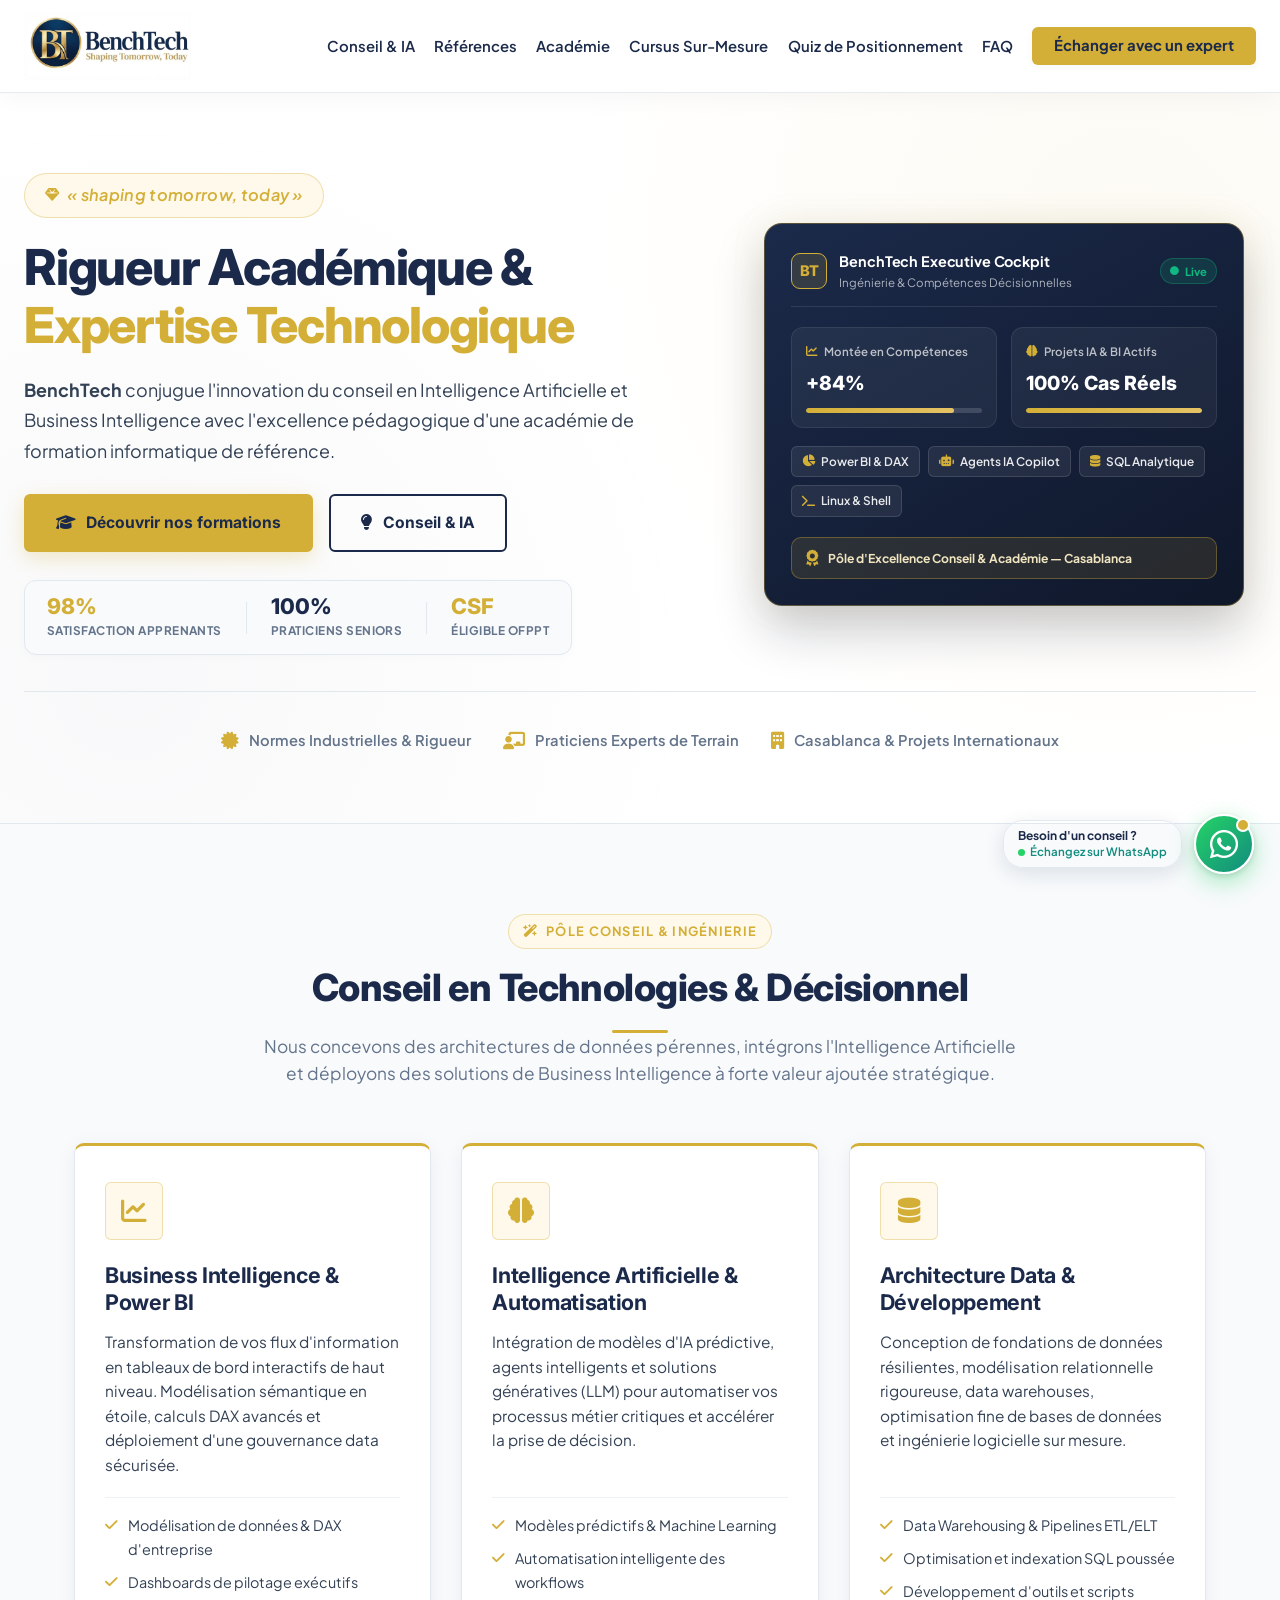
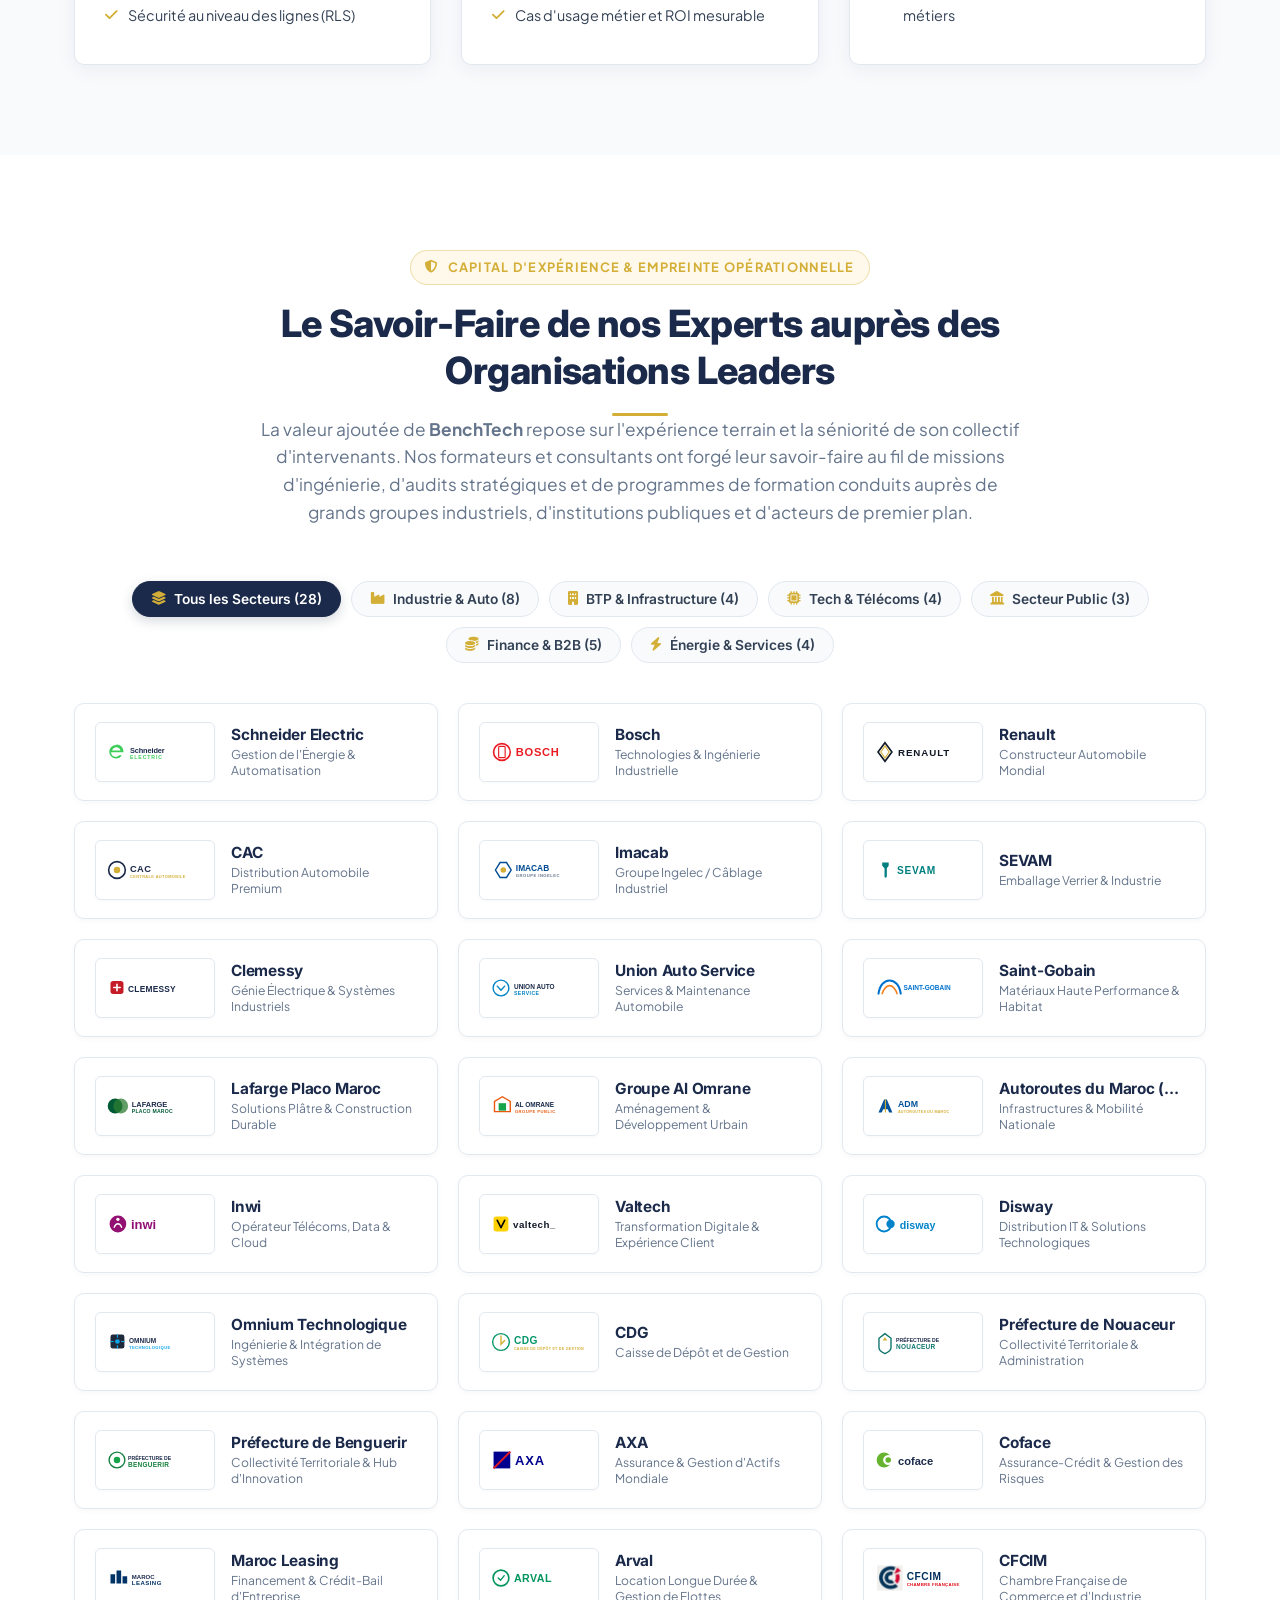
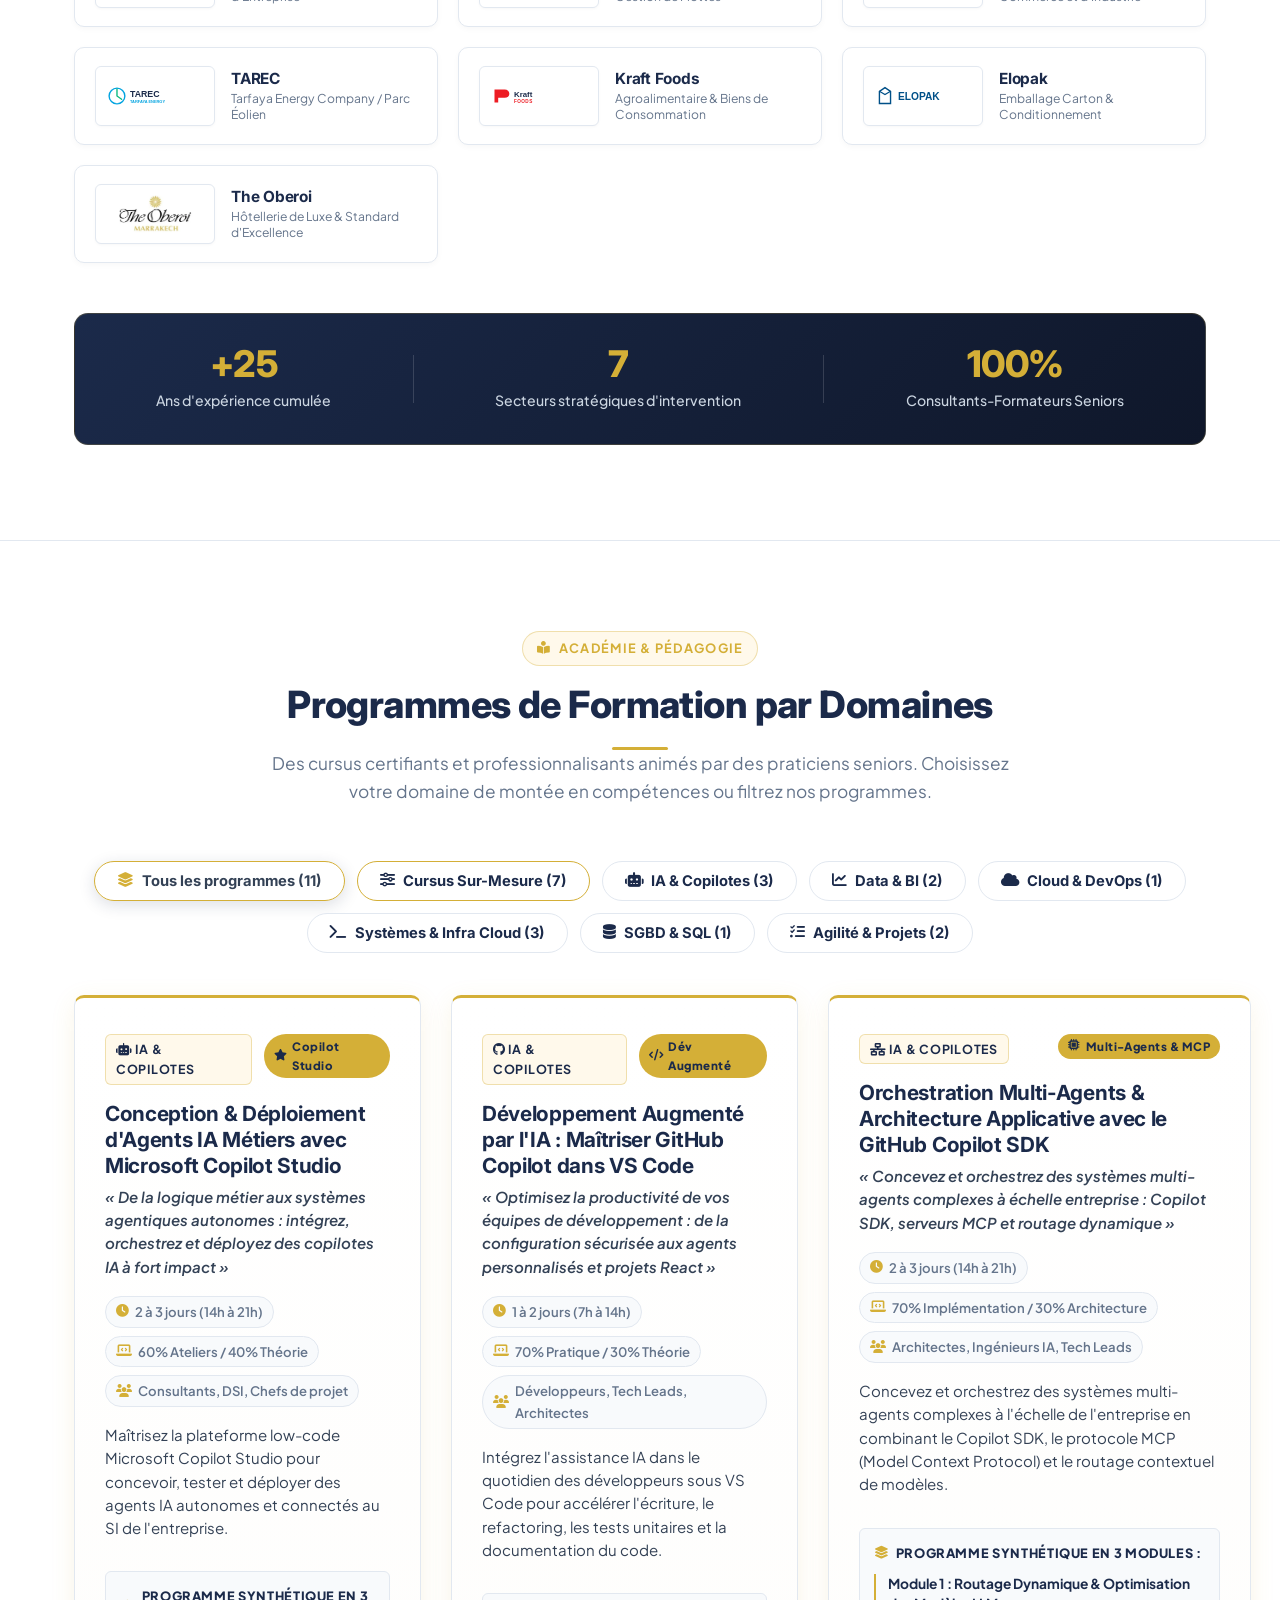
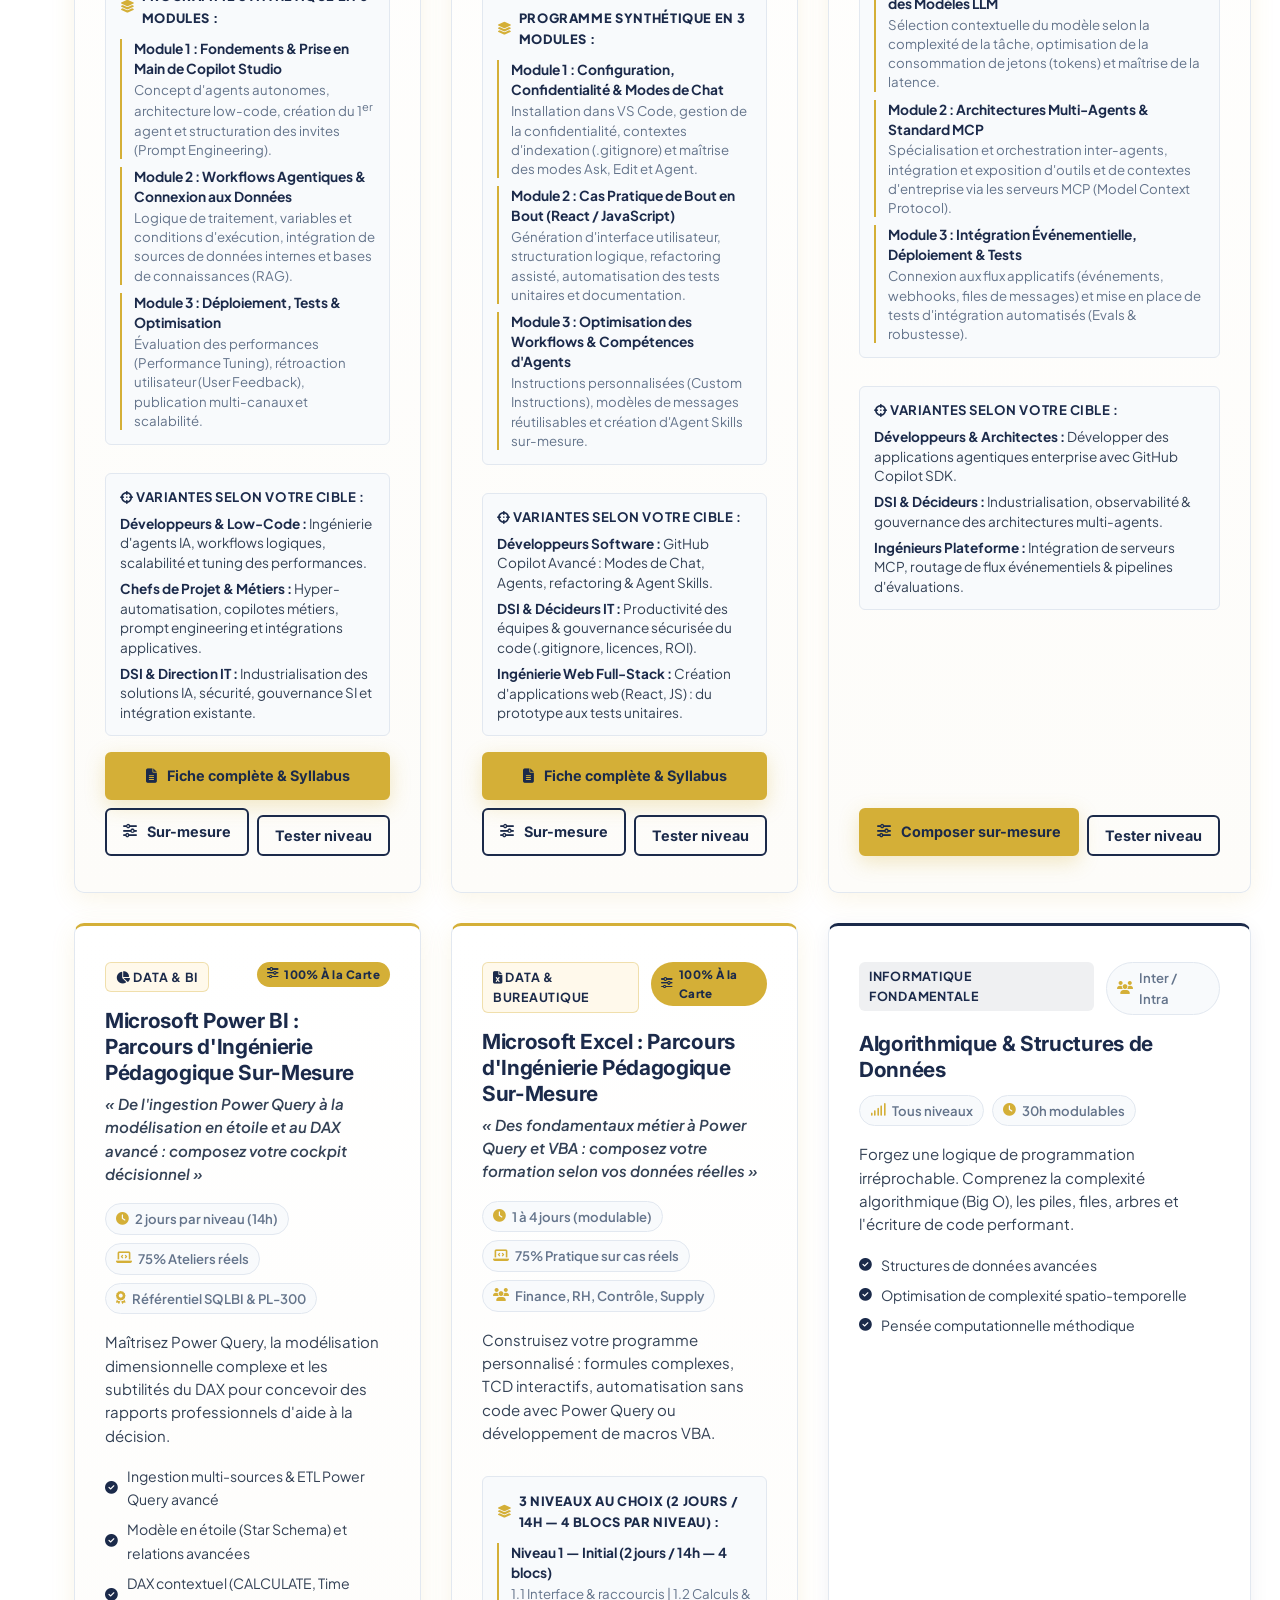
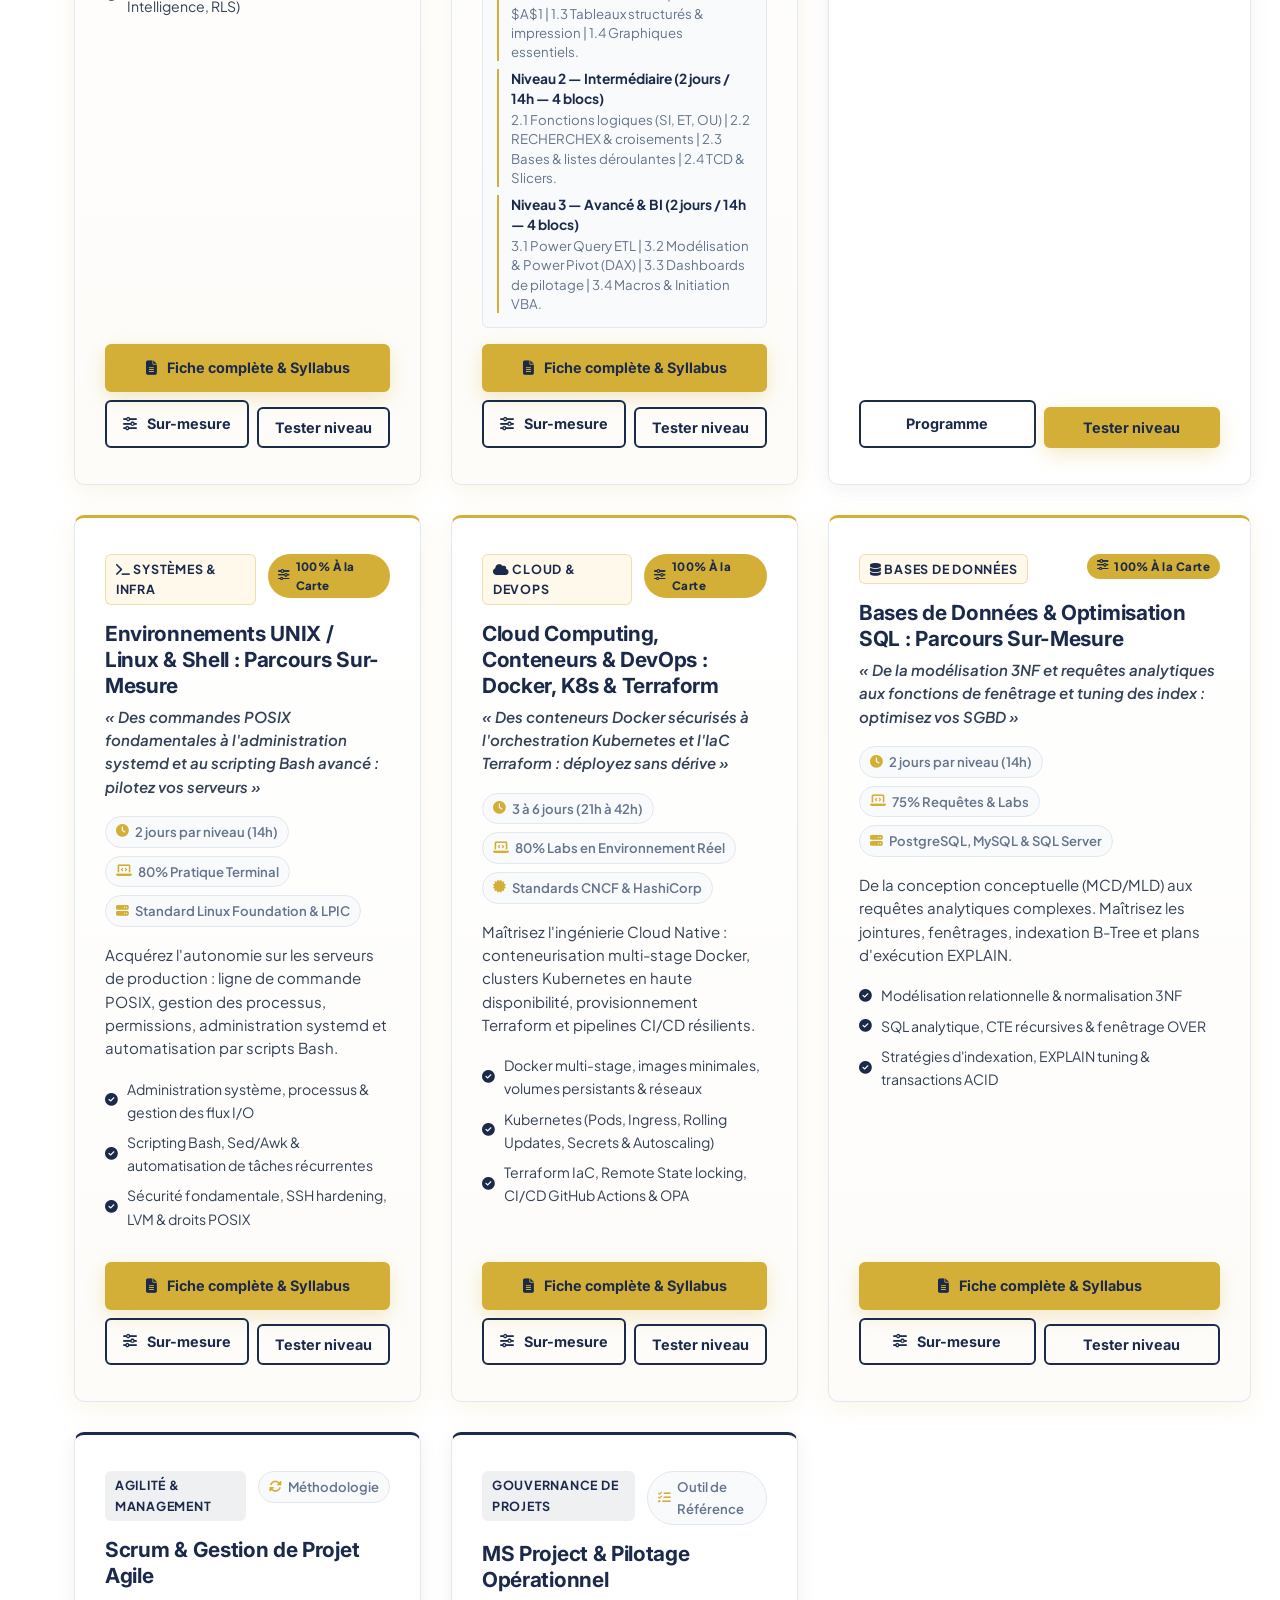
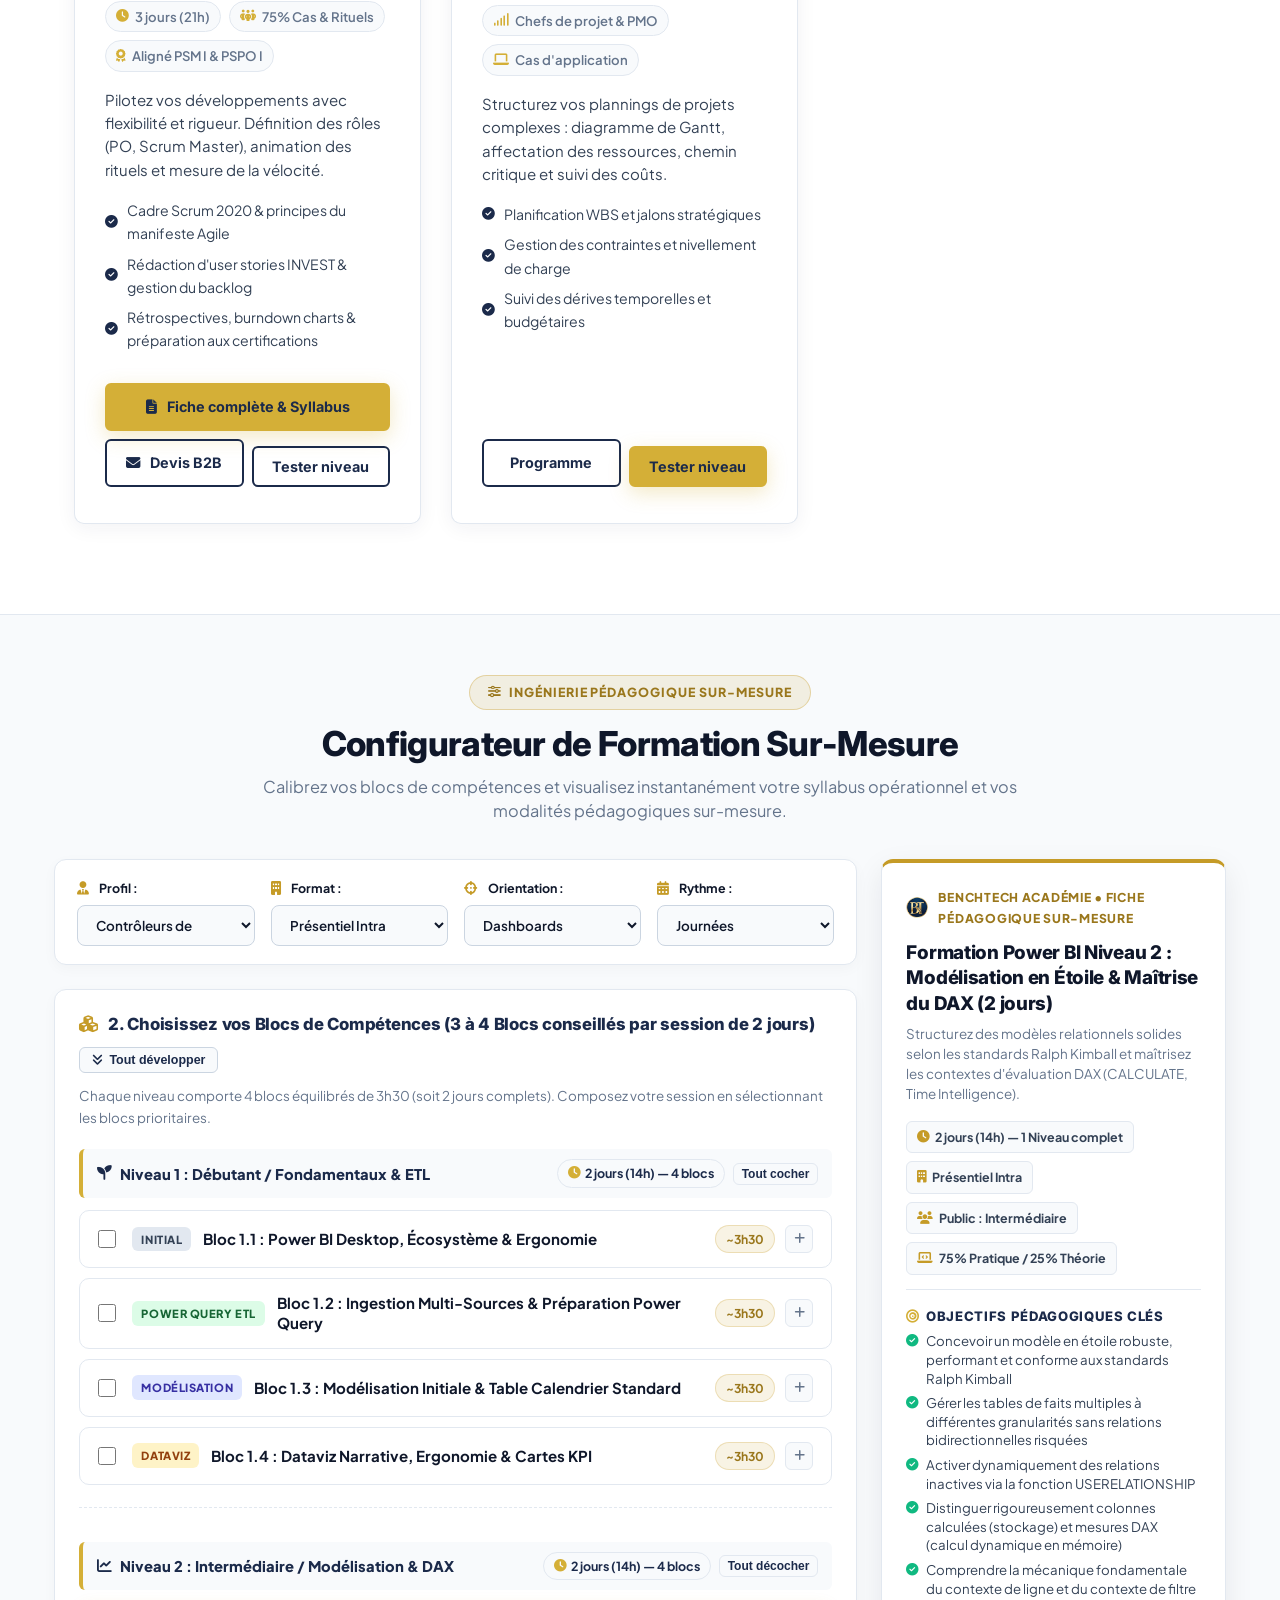
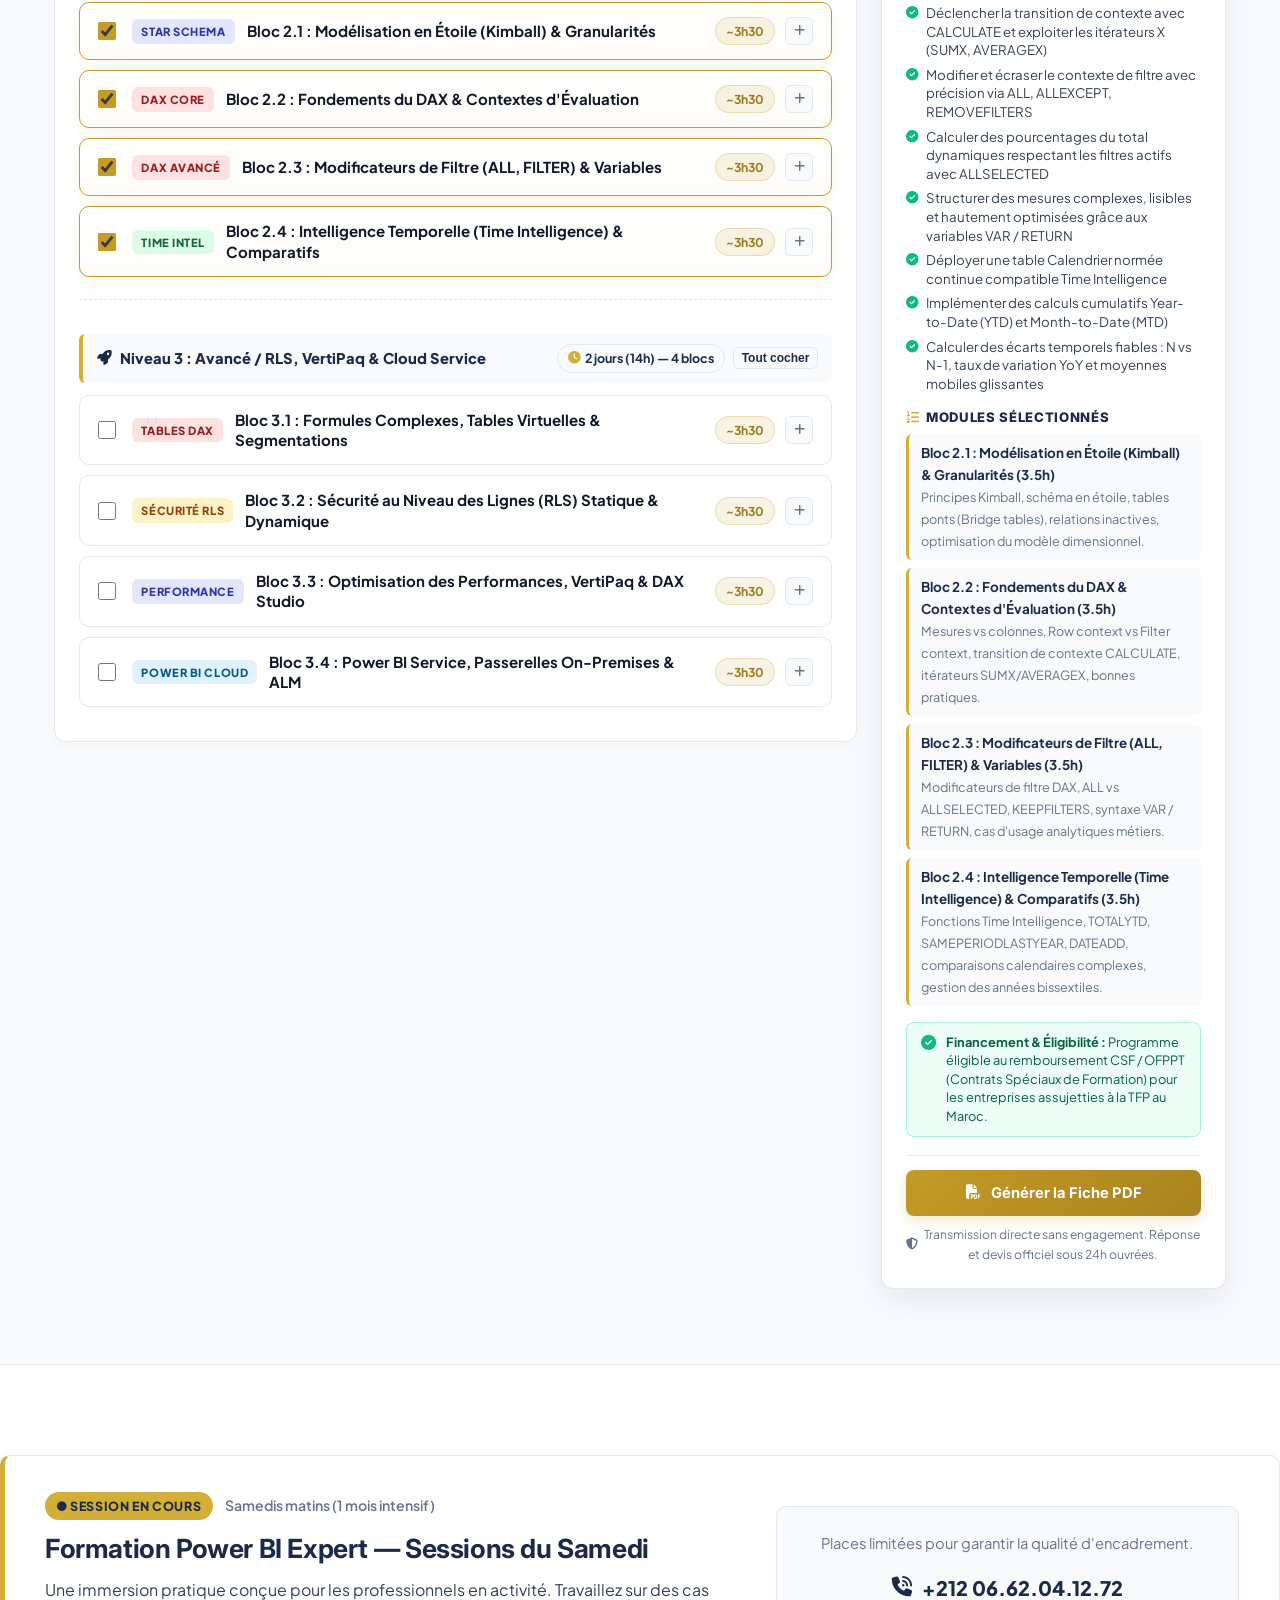
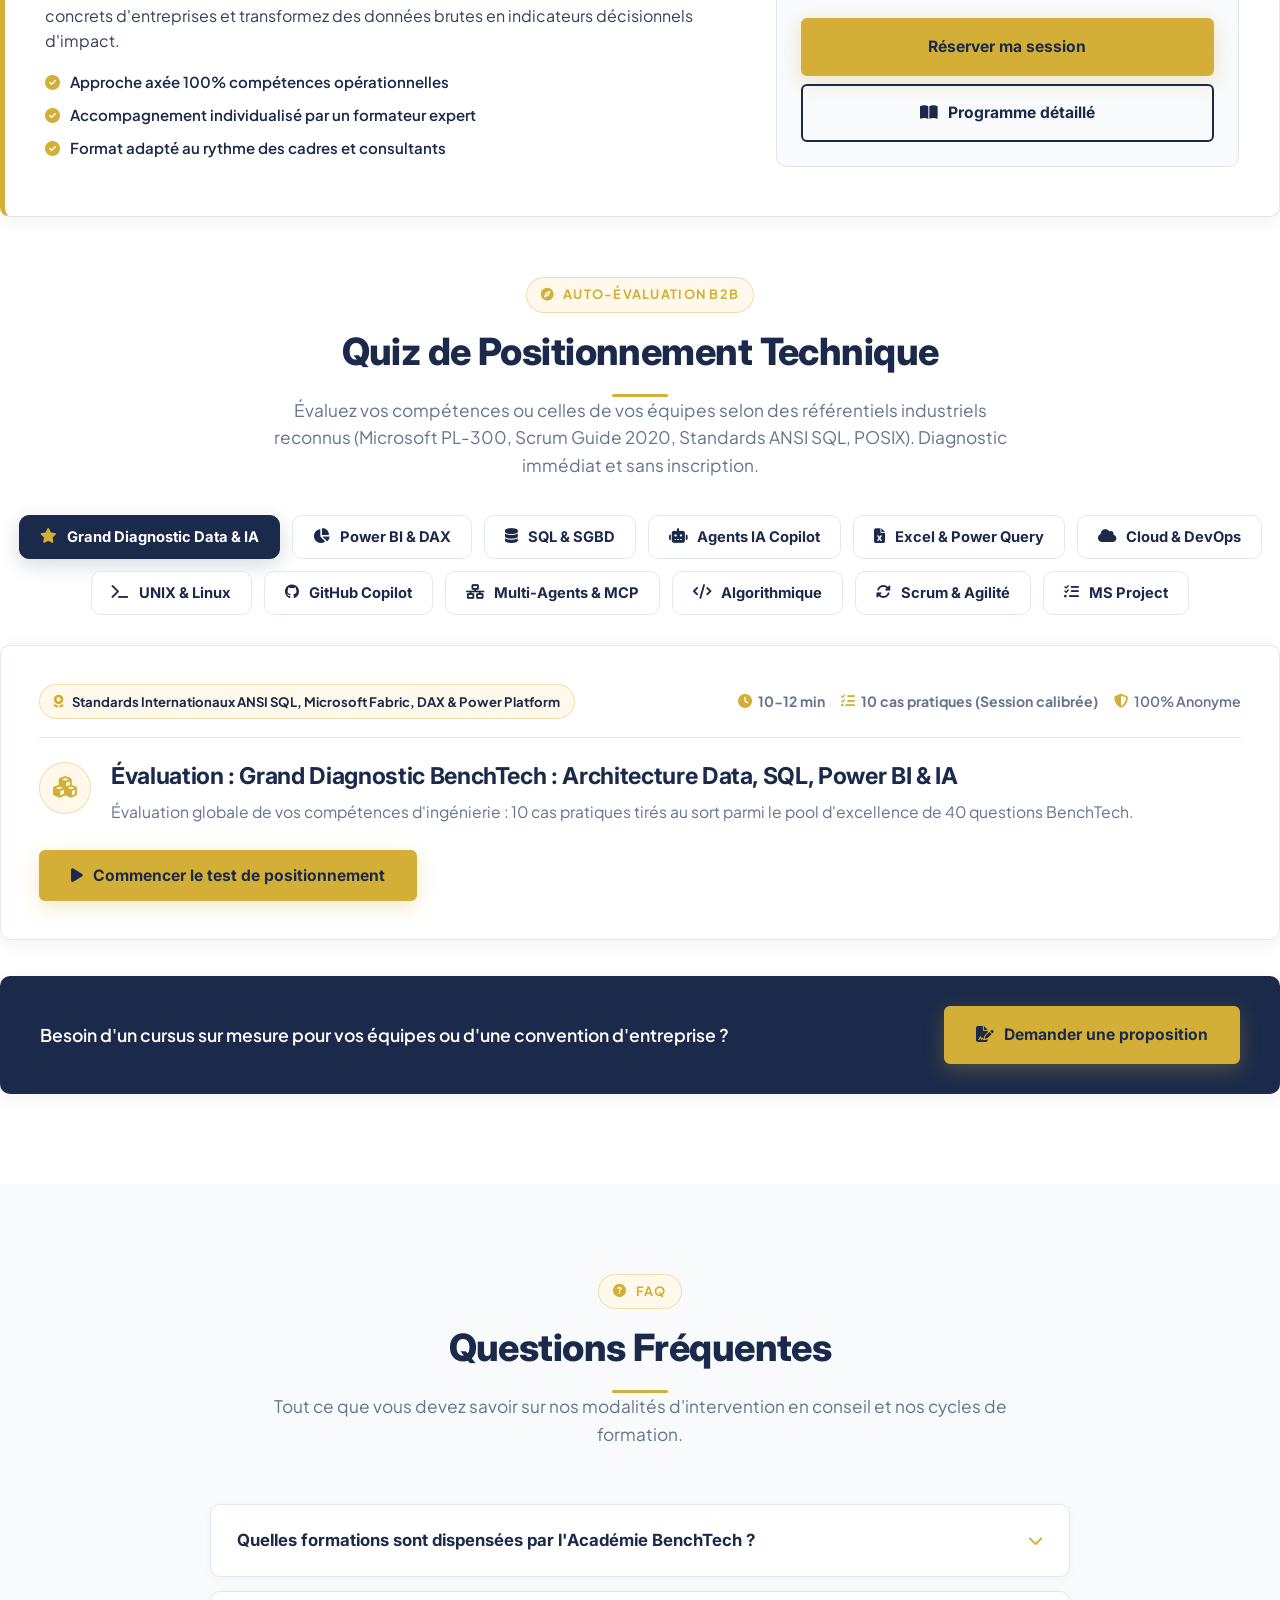
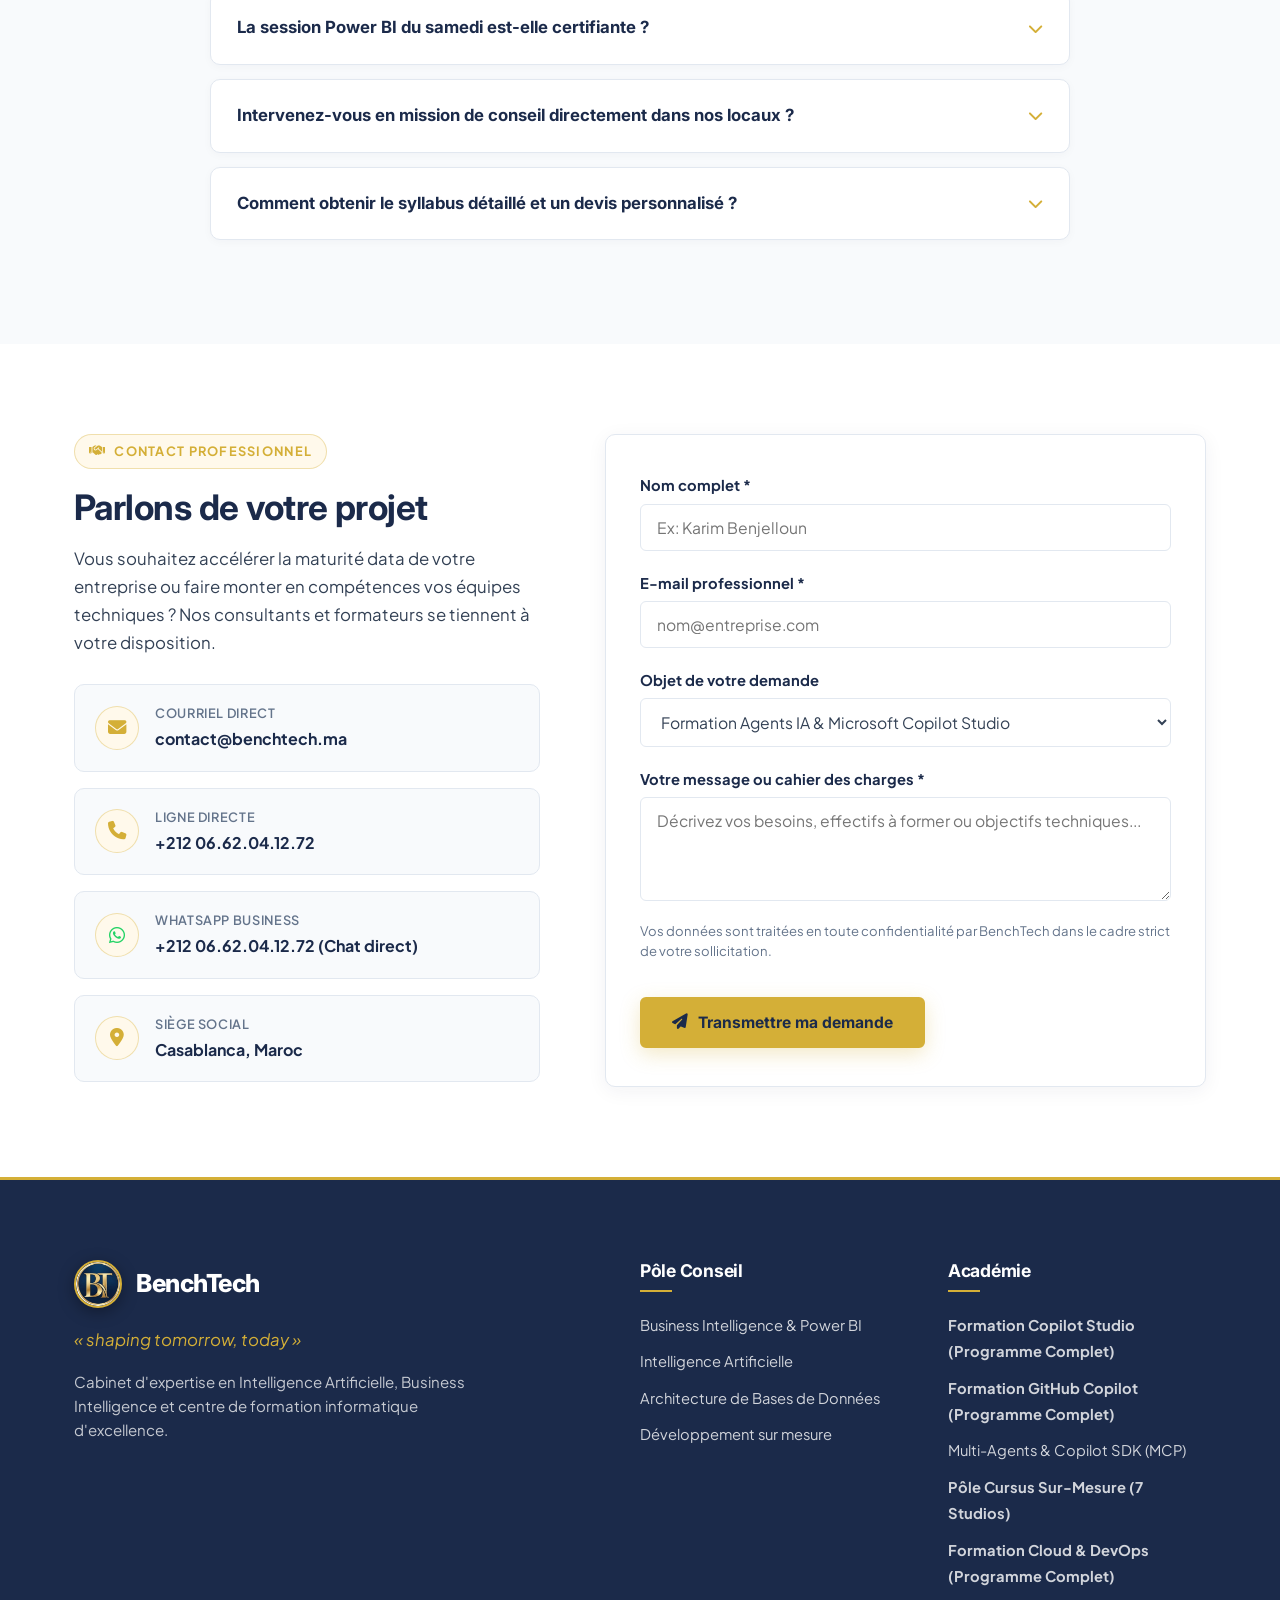
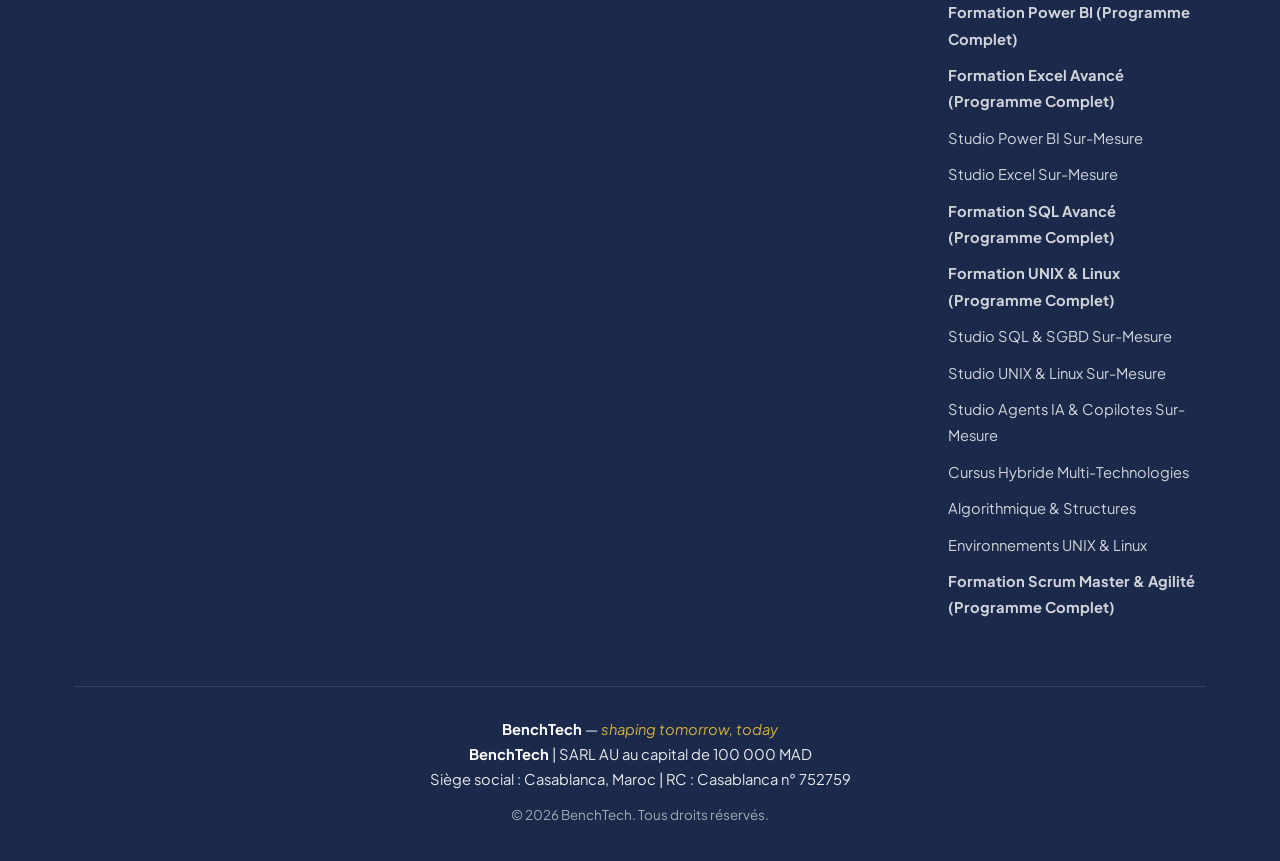
==== commit 0f61460f: "fix(nav): affichage du bouton 'Échanger avec un expert' sur une seule ligne et restauration complete" ====
--- a/siteweb/index.html
+++ b/siteweb/index.html
@@ -279,7 +279,7 @@
                     <li><a href="#studios-sur-mesure">Cursus Sur-Mesure</a></li>
                     <li><a href="#evaluations">Quiz de Positionnement</a></li>
                     <li><a href="#faq">FAQ</a></li>
-                    <li><a href="#contact" class="nav-cta">Échanger avec un expert</a></li>
+                    <li><a href="#contact" class="nav-cta" style="white-space: nowrap;">Échanger avec un expert</a></li>
                 </ul>
 
                 <button class="menu-toggle" id="mobile-menu" aria-label="Ouvrir le menu de navigation" aria-expanded="false" aria-controls="main-nav-links">
@@ -1016,12 +1016,9 @@
                             <div class="target-path-item"><strong>Ingénieurs Plateforme :</strong> Intégration de serveurs MCP, routage de flux événementiels &amp; pipelines d'évaluations.</div>
                         </div>
 
-                        <div style="display: flex; flex-direction: column; gap: 8px; margin-top: auto;">
-                            <a href="formations/copilot-studio.html" class="btn btn-primary btn-card-action" style="width: 100%;"><i class="fas fa-file-lines" aria-hidden="true"></i> Fiche complète &amp; Syllabus</a>
-                            <div style="display: flex; gap: 8px;">
-                                <a href="#copilot-studio" class="btn btn-outline btn-card-action" onclick="navigateToStudio('copilot-studio', 'studio-enterprise')" style="flex: 1;"><i class="fas fa-sliders" aria-hidden="true"></i> Sur-mesure</a>
-                                <button type="button" class="btn btn-outline btn-card-action" onclick="switchAndStartQuiz('copilot-sdk')" style="flex: 1;" title="Évaluer vos compétences sur Copilot SDK &amp; MCP">Tester niveau</button>
-                            </div>
+                        <div style="display: flex; gap: 8px; margin-top: auto;">
+                            <a href="#copilot-studio" class="btn btn-primary btn-card-action" style="flex: 1;"><i class="fas fa-sliders" aria-hidden="true"></i> Composer sur-mesure</a>
+                            <button type="button" class="btn btn-outline btn-card-action" onclick="switchAndStartQuiz('copilot-sdk')" style="flex: 1;" title="Évaluer vos compétences sur Copilot SDK &amp; MCP">Tester niveau</button>
                         </div>
                     </article>
 
@@ -1118,7 +1115,7 @@
                             <li><i class="fas fa-check-circle" aria-hidden="true"></i> Pensée computationnelle méthodique</li>
                         </ul>
                         <div style="display: flex; gap: 8px; margin-top: auto;">
-                            <a href="#hybrid-studio" class="btn btn-outline btn-card-action" style="flex: 1;"><i class="fas fa-sliders" aria-hidden="true"></i> Sur-mesure</a>
+                            <a href="#contact" class="btn btn-outline btn-card-action" style="flex: 1;">Programme</a>
                             <button type="button" class="btn btn-primary btn-card-action" onclick="switchAndStartQuiz('algo')" style="flex: 1;" title="Évaluer mon niveau sur ce domaine">Tester niveau</button>
                         </div>
                     </article>
@@ -1237,7 +1234,7 @@
                         <div style="display: flex; flex-direction: column; gap: 8px; margin-top: auto;">
                             <a href="formations/scrum-agile.html" class="btn btn-primary btn-card-action" style="width: 100%;"><i class="fas fa-file-lines" aria-hidden="true"></i> Fiche complète &amp; Syllabus</a>
                             <div style="display: flex; gap: 8px;">
-                                <a href="#hybrid-studio" class="btn btn-outline btn-card-action" style="flex: 1;"><i class="fas fa-sliders" aria-hidden="true"></i> Sur-mesure</a>
+                                <a href="#contact" class="btn btn-outline btn-card-action" style="flex: 1;"><i class="fas fa-envelope" aria-hidden="true"></i> Devis B2B</a>
                                 <button type="button" class="btn btn-outline btn-card-action" onclick="switchAndStartQuiz('scrum')" style="flex: 1;" title="Évaluer mon niveau sur Scrum &amp; Agilité">Tester niveau</button>
                             </div>
                         </div>
@@ -1263,7 +1260,7 @@
                             <li><i class="fas fa-check-circle" aria-hidden="true"></i> Suivi des dérives temporelles et budgétaires</li>
                         </ul>
                         <div style="display: flex; gap: 8px; margin-top: auto;">
-                            <a href="#hybrid-studio" class="btn btn-outline btn-card-action" style="flex: 1;"><i class="fas fa-sliders" aria-hidden="true"></i> Sur-mesure</a>
+                            <a href="#contact" class="btn btn-outline btn-card-action" style="flex: 1;">Programme</a>
                             <button type="button" class="btn btn-primary btn-card-action" onclick="switchAndStartQuiz('msproject')" style="flex: 1;" title="Évaluer mon niveau sur ce domaine">Tester niveau</button>
                         </div>
                     </article>
@@ -5646,6 +5643,35 @@
             };
         };
 
+        // Navigation intelligente vers le studio correspondant avec application du preset
+        window.navigateToStudio = function(studioId, presetKey) {
+            const cleanId = studioId ? (studioId.endsWith('-studio') ? studioId : `${studioId}-studio`) : 'powerbi-studio';
+            if (typeof switchStudioTab === 'function') {
+                switchStudioTab(cleanId);
+            } else {
+                const tabBtn = document.querySelector(`.studio-nav-tab[data-studio-target="${cleanId}"]`);
+                if (tabBtn) tabBtn.click();
+            }
+
+            // Si un presetKey est fourni, l'activer automatiquement
+            if (presetKey) {
+                setTimeout(() => {
+                    const presetBtn = document.querySelector(`button[data-preset-copilot="${presetKey}"], button[data-preset-pbi="${presetKey}"], button[data-preset-excel="${presetKey}"], button[data-preset-sql="${presetKey}"], button[data-preset-unix="${presetKey}"], button[data-preset-cld="${presetKey}"], button[data-preset-hybrid="${presetKey}"]`);
+                    if (presetBtn) {
+                        presetBtn.click();
+                    }
+                }, 120);
+            }
+
+            // Défilement vers le studio
+            setTimeout(() => {
+                const studioEl = document.getElementById(cleanId) || document.getElementById('studios-sur-mesure');
+                if (studioEl) {
+                    studioEl.scrollIntoView({ behavior: 'smooth' });
+                }
+            }, 180);
+        };
+
         window.prefillContactForm = function(topic) {
             const topicSelect = document.getElementById('contact-topic');
             if (topicSelect && topic) {
@@ -6567,19 +6593,14 @@
         // =======================================================================
         // GESTIONNAIRE D'ONGLETS DU PÔLE STUDIOS SUR-MESURE
         // =======================================================================
-        
-        // =======================================================================
-        // GESTION CENTRALE DES ONGLETS DE STUDIOS SUR-MESURE & NAVIGATION DYNAMIQUE
-        // =======================================================================
-        window.switchStudioTab = function(targetId) {
+        function switchStudioTab(targetId) {
             if (!targetId) return;
             const cleanId = targetId.endsWith('-studio') ? targetId : `${targetId}-studio`;
             const tabs = document.querySelectorAll('.studio-nav-tab');
             const panels = document.querySelectorAll('.studio-panel');
 
             tabs.forEach(tab => {
-                const target = tab.getAttribute('data-studio-target');
-                if (target === cleanId || target === targetId) {
+                if (tab.getAttribute('data-studio-target') === cleanId) {
                     tab.classList.add('active');
                 } else {
                     tab.classList.remove('active');
@@ -6587,102 +6608,44 @@
             });
 
             panels.forEach(panel => {
-                if (panel.id === cleanId || panel.id === targetId) {
+                if (panel.id === cleanId) {
                     panel.classList.add('active');
                 } else {
                     panel.classList.remove('active');
                 }
             });
 
-            // Déclencher le recalcul automatique du syllabus correspondant
-            try {
-                if (cleanId === 'powerbi-studio' && typeof updatePowerBiStudioSyllabus === 'function') updatePowerBiStudioSyllabus();
-                if (cleanId === 'excel-studio' && typeof updateExcelStudioSyllabus === 'function') updateExcelStudioSyllabus();
-                if (cleanId === 'sql-studio' && typeof updateSqlStudioSyllabus === 'function') updateSqlStudioSyllabus();
-                if (cleanId === 'unix-studio' && typeof updateUnixStudioSyllabus === 'function') updateUnixStudioSyllabus();
-                if (cleanId === 'cloud-devops-studio' && typeof updateCloudDevopsStudioSyllabus === 'function') updateCloudDevopsStudioSyllabus();
-                if (cleanId === 'copilot-studio' && typeof updateCopilotStudioSyllabus === 'function') updateCopilotStudioSyllabus();
-                if (cleanId === 'hybrid-studio' && typeof updateHybridStudioSyllabus === 'function') updateHybridStudioSyllabus();
-            } catch(err) {
-                console.warn('Erreur recalcul syllabus:', err);
-            }
-        };
-
-        window.navigateToStudio = function(studioId, presetKey) {
-            const cleanId = studioId.endsWith('-studio') ? studioId : `${studioId}-studio`;
-            window.switchStudioTab(cleanId);
-
-            if (presetKey) {
-                setTimeout(() => {
-                    const presetBtn = document.querySelector(`button[data-preset-copilot="${presetKey}"], button[data-preset-pbi="${presetKey}"], button[data-preset-excel="${presetKey}"], button[data-preset-sql="${presetKey}"], button[data-preset-unix="${presetKey}"], button[data-preset-cld="${presetKey}"], button[data-preset-hybrid="${presetKey}"]`);
-                    if (presetBtn) {
-                        presetBtn.click();
-                    }
-                }, 120);
-            }
-
-            setTimeout(() => {
-                const container = document.getElementById('studios-sur-mesure') || document.getElementById(cleanId);
-                if (container) {
-                    container.scrollIntoView({ behavior: 'smooth' });
+            // Mettre à jour immédiatement la fiche pédagogique du studio affiché
+            if (cleanId === 'powerbi-studio' && typeof updatePowerBiStudioSyllabus === 'function') updatePowerBiStudioSyllabus();
+            if (cleanId === 'excel-studio' && typeof updateExcelStudioSyllabus === 'function') updateExcelStudioSyllabus();
+            if (cleanId === 'sql-studio' && typeof updateSqlStudioSyllabus === 'function') updateSqlStudioSyllabus();
+            if (cleanId === 'unix-studio' && typeof updateUnixStudioSyllabus === 'function') updateUnixStudioSyllabus();
+            if (cleanId === 'cloud-devops-studio' && typeof updateCloudDevopsStudioSyllabus === 'function') updateCloudDevopsStudioSyllabus();
+            if (cleanId === 'copilot-studio' && typeof updateCopilotStudioSyllabus === 'function') updateCopilotStudioSyllabus();
+            if (cleanId === 'hybrid-studio' && typeof updateHybridStudioSyllabus === 'function') updateHybridStudioSyllabus();
+        }
+
+        const studioNavTabs = document.querySelectorAll('.studio-nav-tab');
+        studioNavTabs.forEach(tab => {
+            tab.addEventListener('click', () => {
+                const targetId = tab.getAttribute('data-studio-target');
+                switchStudioTab(targetId);
+            });
+        });
+
+        // Intercepter les clics sur les boutons des cartes de formation qui mènent vers les studios
+        document.querySelectorAll('a[href="#powerbi-studio"], a[href="#excel-studio"], a[href="#sql-studio"], a[href="#unix-studio"], a[href="#cloud-devops-studio"], a[href="#copilot-studio"], a[href="#hybrid-studio"]').forEach(anchor => {
+            anchor.addEventListener('click', (e) => {
+                const targetHref = anchor.getAttribute('href');
+                const targetId = targetHref.replace('#', '');
+                switchStudioTab(targetId);
+                const targetEl = document.getElementById('studios-sur-mesure');
+                if (targetEl) {
+                    e.preventDefault();
+                    targetEl.scrollIntoView({ behavior: 'smooth' });
                 }
-            }, 180);
-        };
-
-        // Écouteur délégué global sur TOUS les liens et boutons menant à un studio sur-mesure
-        document.addEventListener('click', (e) => {
-            // 1. Clic sur un onglet de navigation studio
-            const tabBtn = e.target.closest('.studio-nav-tab');
-            if (tabBtn) {
-                const targetId = tabBtn.getAttribute('data-studio-target');
-                if (targetId) {
-                    window.switchStudioTab(targetId);
-                }
-                return;
-            }
-
-            // 2. Clic sur un lien avec ancre vers un studio (#*-studio ou #studios-sur-mesure)
-            const studioLink = e.target.closest('a[href*="-studio"]');
-            if (studioLink) {
-                const href = studioLink.getAttribute('href');
-                if (href) {
-                    const hashPos = href.indexOf('#');
-                    if (hashPos !== -1) {
-                        const targetId = href.substring(hashPos + 1);
-                        const targetPanel = document.getElementById(targetId);
-                        if (targetPanel) {
-                            e.preventDefault();
-                            window.switchStudioTab(targetId);
-                            const container = document.getElementById('studios-sur-mesure') || targetPanel;
-                            container.scrollIntoView({ behavior: 'smooth' });
-                        }
-                    }
-                }
-            }
+            });
         });
-
-        // Gestion de l'URL hash au chargement et au changement de hash (#powerbi-studio, #cloud-devops-studio...)
-        function checkUrlStudioHash() {
-            const hash = window.location.hash ? window.location.hash.replace('#', '') : '';
-            const urlParams = new URLSearchParams(window.location.search);
-            const studioParam = urlParams.get('studio');
-            const presetParam = urlParams.get('preset');
-
-            const targetStudio = studioParam ? (studioParam.endsWith('-studio') ? studioParam : `${studioParam}-studio`) : (hash.endsWith('-studio') ? hash : null);
-
-            if (targetStudio && document.getElementById(targetStudio)) {
-                if (presetParam && window.navigateToStudio) {
-                    window.navigateToStudio(targetStudio, presetParam);
-                } else {
-                    window.switchStudioTab(targetStudio);
-                }
-            }
-        }
-
-        window.addEventListener('hashchange', checkUrlStudioHash);
-        document.addEventListener('DOMContentLoaded', checkUrlStudioHash);
-        setTimeout(checkUrlStudioHash, 300);
-
 
         // =======================================================================
         // STUDIO D'INGÉNIERIE PÉDAGOGIQUE UNIX & LINUX SUR-MESURE — DONNÉES & MOTEUR
@@ -6853,4 +6816,2113 @@
                 badgeClass: "cloud",
                 objectives: [
                     "Verrouiller et durcir le service SSH (sshd_config) pour bloquer les tentatives de pénétration",
-... [truncated for diff preview]+                    "Déployer Fail2ban pour bannir automatiquement les attaques par force brute sur les serveurs",
+                    "Analyser et auditer les journaux d'authentification (/var/log/auth.log) et exploiter les bits SUID/SGID"
+                ],
+                topics: "Hardening sshd_config, configuration Fail2ban, analyse auth.log/secure, droits spéciaux SUID/SGID/sticky bit, audit sécurité."
+            }
+        };
+
+        const UNIX_PRESET_MAPPINGS = {
+            'niveau1': ['1.1', '1.2', '1.3', '1.4'],
+            'niveau2': ['2.1', '2.2', '2.3', '2.4'],
+            'niveau3': ['3.1', '3.2', '3.3', '3.4'],
+            'lpic1': ['1.1', '1.2', '1.3', '2.1', '2.2', '2.3', '2.4', '3.4'],
+            'bash-ops': ['1.2', '3.1', '3.2', '3.3'],
+            'integral': ['1.1', '1.2', '1.3', '1.4', '2.1', '2.2', '2.3', '2.4', '3.1', '3.2', '3.3', '3.4']
+        };
+
+        function updateUnixStudioSyllabus() {
+            resetSyllabus('unix', 'Formation UNIX & Linux Sur-Mesure');
+            const checkedBoxes = Array.from(document.querySelectorAll('.block-toggle-unix:checked'));
+            const selectedBlockIds = checkedBoxes.map(cb => cb.value).sort();
+            
+            // DOM Elements
+            const titleEl = document.getElementById('live-syllabus-title-unix');
+            const subtitleEl = document.getElementById('live-syllabus-subtitle-unix');
+            const durationEl = document.getElementById('live-syllabus-duration-unix');
+            const ratioEl = document.getElementById('live-syllabus-ratio-unix');
+            const levelEl = document.getElementById('live-syllabus-level-unix');
+            const objectivesListEl = document.getElementById('live-syllabus-objectives-unix');
+            const modulesContainerEl = document.getElementById('live-syllabus-modules-unix');
+            const levelSelect = document.getElementById('unix-level-select');
+
+            // Fallback si aucun bloc n'est coché
+            if (selectedBlockIds.length === 0) {
+                if (titleEl) titleEl.textContent = 'Formation UNIX & Linux Sur-Mesure — Aucun bloc sélectionné';
+                if (subtitleEl) subtitleEl.textContent = 'Conseil : cochez 3 à 4 blocs pour un parcours de 2 jours, ou utilisez un format type ci-dessus.';
+                if (durationEl) durationEl.textContent = '0 jour — 0 heure';
+                if (ratioEl) ratioEl.textContent = '—';
+                if (levelEl) levelEl.textContent = '—';
+                if (objectivesListEl) objectivesListEl.innerHTML = '<li><i class="fas fa-mouse-pointer" aria-hidden="true"></i> Aucun bloc sélectionné. Cochez vos blocs ou choisissez un format type.</li>';
+                if (modulesContainerEl) modulesContainerEl.innerHTML = '';
+                return;
+            }
+
+            // Calcul précis de la durée (3h30 par bloc, 4 blocs = 2 jours / 14 heures)
+            const totalHours = selectedBlockIds.length * 3.5;
+            let durationText = "";
+            const durationMap = {
+                1: "3h30 (demi-journée)",
+                2: "7h (1 journée complète)",
+                3: "10h30 (1,5 jour)",
+                4: "2 jours (14h) — 1 Niveau complet",
+                5: "2,5 jours (17h30)",
+                6: "3 jours (21h)",
+                7: "3,5 jours (24h30)",
+                8: "4 jours (28h) — Cursus 2 Niveaux",
+                9: "4,5 jours (31h30)",
+                10: "5 jours (35h)",
+                11: "5,5 jours (38h30)",
+                12: "6 jours (42h) — Masterclass 3 Niveaux"
+            };
+            durationText = durationMap[selectedBlockIds.length] || `${(totalHours / 7).toFixed(1)} jours (${totalHours}h)`;
+            if (durationEl) durationEl.textContent = durationText;
+
+            // Ratio pratique/théorie
+            const hasLevel3 = selectedBlockIds.some(id => id.startsWith('3.'));
+            if (ratioEl) ratioEl.textContent = hasLevel3 ? "85% Pratique Terminal / 15% Théorie" : "80% Pratique Terminal / 20% Théorie";
+
+            // Niveau cible affiché
+            if (levelEl && levelSelect) {
+                const selectedLevelText = levelSelect.options[levelSelect.selectedIndex].text.split('(')[0].trim();
+                levelEl.textContent = `Public : ${selectedLevelText}`;
+            }
+
+            // Titre et sous-titre dynamiques
+            let generatedTitle = "Formation UNIX & Linux Sur-Mesure";
+            let generatedSubtitle = "Parcours modulaire conçu selon les impératifs d'administration système et d'automatisation de vos serveurs.";
+
+            const idsKey = selectedBlockIds.join(',');
+            if (idsKey === '1.1,1.2,1.3,1.4') {
+                generatedTitle = "Formation UNIX / Linux Niveau 1 : Fondamentaux du Shell & Commandes POSIX (2 jours)";
+                generatedSubtitle = "Prenez en main la philosophie UNIX, naviguez sans risque dans l'arborescence FHS, maîtrisez les flux et gérez les droits utilisateurs.";
+            } else if (idsKey === '2.1,2.2,2.3,2.4') {
+                generatedTitle = "Formation UNIX / Linux Niveau 2 : Administration Système, Processus & Réseau (2 jours)";
+                generatedSubtitle = "Gérez les processus et signaux, pilotez les services systemd, administrez les volumes LVM et assurez le diagnostic réseau.";
+            } else if (idsKey === '3.1,3.2,3.3,3.4') {
+                generatedTitle = "Formation UNIX / Linux Niveau 3 : Scripting Bash Avancé, Sed/Awk & Sécurité (2 jours)";
+                generatedSubtitle = "Automatisez l'administration de production par scripts Bash structurés, transformez les données avec Sed/Awk et durcissez la sécurité SSH.";
+            } else if (idsKey === '1.1,1.2,1.3,2.1,2.2,2.3,2.4,3.4') {
+                generatedTitle = "Cursus Préparation Certification Linux : Linux Foundation LFCS / LPIC-1 (4 jours)";
+                generatedSubtitle = "Immersion intensive alignée sur les compétences pratiques des certifications professionnelles d'administrateur système Linux.";
+            } else if (idsKey === '1.2,3.1,3.2,3.3') {
+                generatedTitle = "Bootcamp Intensif Linux : 100% Scripting Bash & Automatisation de Tâches (2 jours)";
+                generatedSubtitle = "Programme d'ingénierie opérationnelle dédié au traitement de flux, à l'automatisation par scripts et à la planification résiliente.";
+            } else if (idsKey === '1.1,1.2,1.3,1.4,2.1,2.2,2.3,2.4,3.1,3.2,3.3,3.4') {
+                generatedTitle = "Masterclass Intégrale UNIX & Linux : 3 Niveaux — Du Shell POSIX à l'Administration Avancée (6 jours)";
+                generatedSubtitle = "Le cursus complet de référence de 6 jours (42h) pour former des administrateurs système et ingénieurs d'infrastructure autonomes.";
+            } else {
+                generatedTitle = `Formation UNIX & Linux Sur-Mesure (${selectedBlockIds.length} blocs sélectionnés)`;
+                generatedSubtitle = `Programme personnalisé articulé sur ${selectedBlockIds.length} ateliers pratiques ciblés en console.`;
+            }
+
+            if (titleEl) titleEl.textContent = generatedTitle;
+            if (subtitleEl) subtitleEl.textContent = generatedSubtitle;
+
+            // Objectifs pédagogiques
+            if (objectivesListEl) {
+                objectivesListEl.innerHTML = '';
+                const collectedObjectives = [];
+                selectedBlockIds.forEach(id => {
+                    const block = UNIX_BLOCKS_DATA[id];
+                    if (block && block.objectives) {
+                        collectedObjectives.push(...block.objectives);
+                    }
+                });
+                collectedObjectives.forEach(obj => {
+                    const li = document.createElement('li');
+                    li.innerHTML = `<i class="fas fa-check-circle" aria-hidden="true"></i> <span>${obj}</span>`;
+                    objectivesListEl.appendChild(li);
+                });
+            }
+
+            // Liste détaillée des modules
+            if (modulesContainerEl) {
+                modulesContainerEl.innerHTML = '';
+                selectedBlockIds.forEach(id => {
+                    const block = UNIX_BLOCKS_DATA[id];
+                    if (block) {
+                        const box = document.createElement('div');
+                        box.className = 'syllabus-module-box';
+                        box.innerHTML = `<strong>${block.name} (${block.durationHours}h)</strong><span>${block.topics}</span>`;
+                        modulesContainerEl.appendChild(box);
+                    }
+                });
+            }
+
+            // Mise à jour de l'état des boutons "Tout cocher" de chaque groupe de niveau UNIX
+            [1, 2, 3].forEach(lvl => {
+                const groupBoxes = Array.from(document.querySelectorAll(`[data-level-group-unix="${lvl}"] .block-toggle-unix`));
+                const allChecked = groupBoxes.length > 0 && groupBoxes.every(cb => cb.checked);
+                const btn = document.querySelector(`.level-select-all-btn-unix[data-target-level-unix="${lvl}"]`);
+                if (btn) {
+                    btn.textContent = allChecked ? "Tout décocher" : "Tout cocher";
+                }
+            });
+        }
+
+        // Initialisation des écouteurs du Studio UNIX & Linux
+        const blockTogglesUnix = document.querySelectorAll('.block-toggle-unix');
+        blockTogglesUnix.forEach(toggle => {
+            toggle.addEventListener('change', () => {
+                const parentItem = toggle.closest('.block-item-unix');
+                if (toggle.checked) {
+                    parentItem.classList.add('checked');
+                } else {
+                    parentItem.classList.remove('checked');
+                }
+                
+                // Mettre à jour l'état actif des boutons presets
+                const currentChecked = Array.from(document.querySelectorAll('.block-toggle-unix:checked')).map(cb => cb.value).sort().join(',');
+                document.querySelectorAll('.preset-btn-unix').forEach(btn => {
+                    const presetKey = btn.getAttribute('data-preset-unix');
+                    const mapping = (UNIX_PRESET_MAPPINGS[presetKey] || []).sort().join(',');
+                    if (mapping === currentChecked) {
+                        btn.classList.add('active');
+                    } else {
+                        btn.classList.remove('active');
+                    }
+                });
+
+                updateUnixStudioSyllabus();
+            });
+        });
+
+        // Boutons "Tout cocher / Tout décocher" par niveau UNIX
+        const levelSelectAllBtnsUnix = document.querySelectorAll('.level-select-all-btn-unix');
+        levelSelectAllBtnsUnix.forEach(btn => {
+            btn.addEventListener('click', () => {
+                const targetLvl = btn.getAttribute('data-target-level-unix');
+                const groupBoxes = Array.from(document.querySelectorAll(`[data-level-group-unix="${targetLvl}"] .block-toggle-unix`));
+                const allChecked = groupBoxes.every(cb => cb.checked);
+
+                groupBoxes.forEach(cb => {
+                    cb.checked = !allChecked;
+                    const parent = cb.closest('.block-item-unix');
+                    if (!allChecked) {
+                        parent.classList.add('checked');
+                    } else {
+                        parent.classList.remove('checked');
+                    }
+                });
+
+                updateUnixStudioSyllabus();
+            });
+        });
+
+        // Écouteurs sur les sélecteurs de niveau et modalités UNIX
+        const studioSelectsUnix = ['unix-level-select', 'unix-format-select', 'unix-group-size', 'unix-pace-select'];
+        studioSelectsUnix.forEach(id => {
+            const el = document.getElementById(id);
+            if (el) {
+                el.addEventListener('change', updateUnixStudioSyllabus);
+            }
+        });
+
+        // Écouteurs sur les boutons Presets UNIX
+        const presetBtnsUnix = document.querySelectorAll('.preset-btn-unix');
+        presetBtnsUnix.forEach(btn => {
+            btn.addEventListener('click', () => {
+                presetBtnsUnix.forEach(b => b.classList.remove('active'));
+                btn.classList.add('active');
+
+                const presetKey = btn.getAttribute('data-preset-unix');
+                const targetBlocks = UNIX_PRESET_MAPPINGS[presetKey] || [];
+
+                blockTogglesUnix.forEach(toggle => {
+                    const blockId = toggle.value;
+                    const isTargeted = targetBlocks.includes(blockId);
+                    toggle.checked = isTargeted;
+                    const parentItem = toggle.closest('.block-item-unix');
+                    if (isTargeted) {
+                        parentItem.classList.add('checked');
+                    } else {
+                        parentItem.classList.remove('checked');
+                    }
+                });
+
+                updateUnixStudioSyllabus();
+            });
+        });
+
+        // Bouton de transmission du programme UNIX vers le formulaire de contact
+        const exportUnixBtn = document.getElementById('btn-export-unix-program');
+        if (exportUnixBtn) {
+            exportUnixBtn.addEventListener('click', () => {
+                const selectedBlocks = Array.from(document.querySelectorAll('.block-toggle-unix:checked')).map(cb => {
+                    const blockData = (typeof UNIX_BLOCKS_DATA !== 'undefined' && UNIX_BLOCKS_DATA.blocks) ? (UNIX_BLOCKS_DATA.blocks[cb.value] || {}) : {};
+                    const item = cb.closest('.block-item-unix');
+                    const blockTitle = item.querySelector('.block-title') ? item.querySelector('.block-title').textContent : (blockData.name || 'Bloc ' + cb.value);
+                    const blockDuration = item.querySelector('.block-duration') ? item.querySelector('.block-duration').textContent : '~3h30';
+                    const blockBadge = item.querySelector('.block-badge') ? item.querySelector('.block-badge').textContent : (blockData.badge || 'Compétence Clé');
+                    const blockDesc = item.querySelector('.block-desc') ? item.querySelector('.block-desc').textContent : (blockData.topics || '');
+
+                    return {
+                        id: cb.value,
+                        name: blockTitle,
+                        duration: blockDuration,
+                        badge: blockBadge,
+                        desc: blockDesc,
+                        objectives: blockData.objectives || [],
+                        topics: blockData.topics || blockDesc
+                    };
+                });
+
+                openCustomSyllabusPage({
+                    techKey: 'unix',
+                    techName: 'Environnements UNIX & Linux',
+                    studioId: 'unix-studio',
+                    title: document.getElementById('live-syllabus-title-unix').textContent,
+                    subtitle: document.getElementById('live-syllabus-subtitle-unix').textContent,
+                    duration: document.getElementById('live-syllabus-duration-unix').textContent,
+                    level: getStudioSelectText('unix-level-select', 'Intermédiaire'),
+                    profile: getStudioSelectText('unix-profile-select', 'Administrateurs & Développeurs'),
+                    format: getStudioSelectText('unix-format-select', 'Présentiel Intra'),
+                    orientation: getStudioSelectText('unix-orientation-select', 'Automatisation par scripts Bash, AWK & Sed'),
+                    groupSize: getStudioSelectText('unix-group-size', 'Équipe opérationnelle (5 à 10 participants)'),
+                    pace: getStudioSelectText('unix-pace-select', 'Journées consécutives'),
+                    contactTopicVal: 'Formation UNIX Sur-Mesure',
+                    selectedBlocks: selectedBlocks
+                });
+            });
+        }
+
+
+        // =======================================================================
+        // STUDIO D'INGÉNIERIE PÉDAGOGIQUE BASES DE DONNÉES & SQL SUR-MESURE — DONNÉES & MOTEUR
+        // =======================================================================
+        const SQL_BLOCKS_DATA = {
+            '1.1': {
+                id: '1.1',
+                level: 1,
+                name: "Bloc 1.1 : Modélisation Relationnelle, MCD/MLD & 3NF",
+                durationHours: 3.5,
+                badge: "Initial",
+                badgeClass: "initial",
+                objectives: [
+                    "Concevoir un Modèle Conceptuel et Logique de Données (MCD / MLD) sans ambiguïté",
+                    "Appliquer rigoureusement les trois premières Formes Normales (1NF, 2NF, 3NF)",
+                    "Définir les clés primaires, clés étrangères et règles d'intégrité référentielle"
+                ],
+                topics: "Entités, associations, cardinalités, passage MCD vers MLD, règles de normalisation, clés primaires et clés étrangères."
+            },
+            '1.2': {
+                id: '1.2',
+                level: 1,
+                name: "Bloc 1.2 : DDL, Types de Données & Contraintes d'Intégrité",
+                durationHours: 3.5,
+                badge: "DDL & Schéma",
+                badgeClass: "bi",
+                objectives: [
+                    "Créer et modifier des structures de tables avec CREATE, ALTER et DROP",
+                    "Choisir les types de données optimaux (numériques, textuels, temporels, UUID, JSON)",
+                    "Implémenter des contraintes d'intégrité strictes (NOT NULL, UNIQUE, CHECK, FK CASCADE)"
+                ],
+                topics: "Ordres DDL, typage physique des données, contraintes d'intégrité, suppressions et mises à jour en cascade."
+            },
+            '1.3': {
+                id: '1.3',
+                level: 1,
+                name: "Bloc 1.3 : DML Fondamental, Filtrage Sélectif & Fonctions Scalaires",
+                durationHours: 3.5,
+                badge: "DML Filtrage",
+                badgeClass: "dax",
+                objectives: [
+                    "Construire des requêtes de sélection précises avec SELECT, WHERE, ORDER BY, LIMIT/OFFSET",
+                    "Combiner des prédicats complexes (AND, OR, NOT, IN, BETWEEN, LIKE / ILIKE, IS NULL)",
+                    "Exploiter les fonctions scalaires pour manipuler textes, dates et valeurs numériques"
+                ],
+                topics: "Syntaxe SELECT, filtrage booléen, gestion de la valeur NULL, tri, pagination, fonctions intégrées de chaînes et dates."
+            },
+            '1.4': {
+                id: '1.4',
+                level: 1,
+                name: "Bloc 1.4 : Agrégations GROUP BY & Jointures Multi-Tables",
+                durationHours: 3.5,
+                badge: "Jointures & Agrégats",
+                badgeClass: "inter",
+                objectives: [
+                    "Calculer des indicateurs agrégés avec COUNT, SUM, AVG, MIN, MAX et la clause GROUP BY",
+                    "Filtrer les regroupements avec HAVING et éviter les pièges de cardinalité",
+                    "Relier plusieurs tables avec INNER JOIN, LEFT / RIGHT OUTER JOIN, FULL JOIN et Self-Join"
+                ],
+                topics: "Agrégations, groupements, clause HAVING, typologie exhaustive des jointures ANSI, jointures croisées et auto-jointures."
+            },
+            '2.1': {
+                id: '2.1',
+                level: 2,
+                name: "Bloc 2.1 : Sous-Requêtes Corrélées & Opérations Ensemblistes",
+                durationHours: 3.5,
+                badge: "Sous-Requêtes",
+                badgeClass: "inter",
+                objectives: [
+                    "Structurer des sous-requêtes scalaires, de liste et de table dans SELECT, WHERE et FROM",
+                    "Manipuler les sous-requêtes corrélées et le prédicat EXISTS / NOT EXISTS",
+                    "Combiner des jeux de données avec les opérateurs ensemblistes (UNION, INTERSECT, EXCEPT)"
+                ],
+                topics: "Sous-requêtes synchronisées, prédicats d'existence, comparaison ANY/ALL, théorie des ensembles SQL."
+            },
+            '2.2': {
+                id: '2.2',
+                level: 2,
+                name: "Bloc 2.2 : Expressions de Table (CTE) & WITH RECURSIVE",
+                durationHours: 3.5,
+                badge: "CTE & Hiérarchies",
+                badgeClass: "bi",
+                objectives: [
+                    "Remplacer les sous-requêtes imbriquées par des CTE (Common Table Expressions) lisibles",
+                    "Chaîner plusieurs expressions WITH pour découper des calculs analytiques complexes",
+                    "Construire des requêtes récursives WITH RECURSIVE pour parcourir des arborescences"
+                ],
+                topics: "Clause WITH, CTE multiples et séquentielles, récursion SQL pour hiérarchies managériales, nomenclatures et graphes."
+            },
+            '2.3': {
+                id: '2.3',
+                level: 2,
+                name: "Bloc 2.3 : Fonctions de Fenêtrage (OVER, PARTITION BY, RANK, LAG)",
+                durationHours: 3.5,
+                badge: "Fenêtrage Analytique",
+                badgeClass: "dax",
+                objectives: [
+                    "Maîtriser la clause OVER avec PARTITION BY et ORDER BY sans agréger les lignes",
+                    "Attribuer des rangs avec ROW_NUMBER, RANK, DENSE_RANK et NTILE",
+                    "Calculer des variations temporelles (LAG, LEAD) et des cumuls glissants (ROWS BETWEEN)"
+                ],
+                topics: "Fenêtrage analytique, partitionnement dynamique, classement, décalages temporels, totaux cumulés et moyennes mobiles."
+            },
+            '2.4': {
+                id: '2.4',
+                level: 2,
+                name: "Bloc 2.4 : Vues Logiques, Vues Matérialisées & UPSERT (MERGE)",
+                durationHours: 3.5,
+                badge: "Vues & Écritures",
+                badgeClass: "inter",
+                objectives: [
+                    "Créer des vues logiques pour sécuriser et simplifier l'accès aux données",
+                    "Déployer des vues matérialisées avec stratégies de rafraîchissement périodique",
+                    "Exécuter des écritures conditionnelles atomiques avec UPSERT / MERGE"
+                ],
+                topics: "Vues standard, vues matérialisées et indexation associée, clauses ON CONFLICT DO UPDATE / MERGE, clause RETURNING."
+            },
+            '3.1': {
+                id: '3.1',
+                level: 3,
+                name: "Bloc 3.1 : Stratégies d'Indexation SGBD (B-Tree, GIN, Composites)",
+                durationHours: 3.5,
+                badge: "Indexation SGBD",
+                badgeClass: "expert",
+                objectives: [
+                    "Comprendre l'organisation interne des index B-Tree, Hash, et index spécialisés GIN/GiST",
+                    "Déterminer l'ordre optimal des colonnes dans un index composite selon la sélectivité",
+                    "Créer des index partiels et des index couvrants (clause INCLUDE) pour éliminer les lectures disques"
+                ],
+                topics: "Arbres B-Tree, index composites, index partiels sélectifs, index couvrants (Index Only Scan), fragmentation et réindexation."
+            },
+            '3.2': {
+                id: '3.2',
+                level: 3,
+                name: "Bloc 3.2 : Analyse des Plans d'Exécution & Query Tuning (EXPLAIN)",
+                durationHours: 3.5,
+                badge: "Query Tuning",
+                badgeClass: "expert",
+                objectives: [
+                    "Lire et décrypter un plan d'exécution complet avec EXPLAIN (ANALYZE, BUFFERS)",
+                    "Identifier les goulets d'étranglement (Seq Scan, Hash Join, Sorts en mémoire vs disque)",
+                    "Réécrire les requêtes inefficaces pour diviser le temps de traitement et les I/O"
+                ],
+                topics: "Coûts de requête, statistiques SGBD (ANALYZE), types de jointures d'exécution, détection des scans inutiles et optimisation."
+            },
+            '3.3': {
+                id: '3.3',
+                level: 3,
+                name: "Bloc 3.3 : Transactions ACID, Niveaux d'Isolation & Deadlocks",
+                durationHours: 3.5,
+                badge: "ACID & Concurrence",
+                badgeClass: "expert",
+                objectives: [
+                    "Gérer la cohérence transactionnelle avec BEGIN, COMMIT, SAVEPOINT et ROLLBACK",
+                    "Identifier les anomalies de concurrence (Dirty Read, Non-Repeatable Read, Phantom Read)",
+                    "Configurer les niveaux d'isolation ANSI et prévenir activement les verrous et deadlocks"
+                ],
+                topics: "Propriétés ACID, niveaux d'isolation SQL, verrous partagés/exclusifs, verrouillage pessimiste/optimiste, détection de deadlocks."
+            },
+            '3.4': {
+                id: '3.4',
+                level: 3,
+                name: "Bloc 3.4 : Procédures Stockées, Fonctions UDF & Déclencheurs (Triggers)",
+                durationHours: 3.5,
+                badge: "Procédures & Triggers",
+                badgeClass: "expert",
+                objectives: [
+                    "Écrire des fonctions scalaires et tabulaires personnalisées (PL/pgSQL ou T-SQL)",
+                    "Développer des procédures stockées avec gestion d'erreurs et transactions autonomes",
+                    "Implémenter des triggers pour l'audit automatique et l'application de règles métier strictes"
+                ],
+                topics: "Langages procéduraux SGBD, paramètres d'entrée/sortie, curseurs, gestion des exceptions, triggers BEFORE/AFTER et traçabilité."
+            }
+        };
+
+        const SQL_PRESET_MAPPINGS = {
+            'niveau2': ['2.1', '2.2', '2.3', '2.4'],
+            'niveau1': ['1.1', '1.2', '1.3', '1.4'],
+            'niveau3': ['3.1', '3.2', '3.3', '3.4'],
+            'analyst': ['1.3', '1.4', '2.2', '2.3'],
+            'tuning-expert': ['2.3', '3.1', '3.2', '3.3'],
+            'integral': ['1.1', '1.2', '1.3', '1.4', '2.1', '2.2', '2.3', '2.4', '3.1', '3.2', '3.3', '3.4']
+        };
+
+        function updateSqlStudioSyllabus() {
+            resetSyllabus('sql', 'Formation SQL & SGBD Sur-Mesure');
+            const checkedBoxes = Array.from(document.querySelectorAll('.block-toggle-sql:checked'));
+            const selectedIds = checkedBoxes.map(cb => cb.value);
+
+            const count = selectedIds.length;
+            const totalHours = count * 3.5;
+
+            const durationEl = document.getElementById('live-syllabus-duration-sql');
+            if (durationEl) {
+                const durationMap = {
+                    0:  '0 jour — 0 heure',
+                    1:  '3h30 (demi-journée)',
+                    2:  '7h (1 journée complète)',
+                    3:  '10h30 (1,5 jour)',
+                    4:  '2 jours (14h) — 1 Niveau complet',
+                    5:  '2,5 jours (17h30)',
+                    6:  '3 jours (21h)',
+                    7:  '3,5 jours (24h30)',
+                    8:  '4 jours (28h) — Cursus 2 Niveaux',
+                    9:  '4,5 jours (31h30)',
+                    10: '5 jours (35h)',
+                    11: '5,5 jours (38h30)',
+                    12: '6 jours (42h) — Masterclass Intégrale'
+                };
+                durationEl.textContent = durationMap[count] || `${(totalHours / 7).toFixed(1)} jours (${totalHours}h)`;
+            }
+
+            const levelSelect = document.getElementById('sql-level-select');
+            const levelText = levelSelect ? levelSelect.options[levelSelect.selectedIndex].text.split('(')[0].trim() : 'Intermédiaire';
+            const levelEl = document.getElementById('live-syllabus-level-sql');
+            if (levelEl) {
+                levelEl.textContent = "Public : " + levelText;
+            }
+
+            const titleEl = document.getElementById('live-syllabus-title-sql');
+            const subtitleEl = document.getElementById('live-syllabus-subtitle-sql');
+
+            const hasL1 = selectedIds.some(id => id.startsWith('1.'));
+            const hasL2 = selectedIds.some(id => id.startsWith('2.'));
+            const hasL3 = selectedIds.some(id => id.startsWith('3.'));
+
+            if (titleEl && subtitleEl) {
+                if (count === 0) {
+                    titleEl.textContent = 'Formation SQL & SGBD Sur-Mesure — Aucun bloc sélectionné';
+                    subtitleEl.textContent = 'Conseil : cochez 3 à 4 blocs pour un parcours de 2 jours, ou utilisez un format type ci-dessus.';
+                } else if (hasL1 && hasL2 && hasL3) {
+                    titleEl.textContent = "Masterclass Intégrale Architecture SQL, Requêtage & Tuning Avancé";
+                    subtitleEl.textContent = "Parcours exhaustif 360° : modélisation relationnelle, SQL analytique de pointe (CTE, fenêtrage), indexation physique et optimisation des plans d'exécution.";
+                } else if (hasL3) {
+                    titleEl.textContent = "Formation SQL Avancé : Indexation, Query Tuning & Programmation SGBD";
+                    subtitleEl.textContent = "Parcours expert pour DBA et développeurs : déchiffrage d'EXPLAIN ANALYZE, index couvrants, verrous ACID et procédures stockées complexes.";
+                } else if (hasL2) {
+                    titleEl.textContent = "Formation SQL Analytique Intermédiaire : CTE, Sous-Requêtes & Fenêtrage";
+                    subtitleEl.textContent = "Programme calibré pour les analystes de données et développeurs manipulant des calculs analytiques avancés, vues et hiérarchies récursives.";
+                } else {
+                    titleEl.textContent = "Formation SQL Fondamentaux : Modélisation Relationnelle & Requêtage";
+                    subtitleEl.textContent = "Parcours socle pour concevoir des schémas normalisés 3NF, maîtriser le langage DDL et interroger avec aisance via jointures et agrégats.";
+                }
+            }
+
+            const objectivesEl = document.getElementById('live-syllabus-objectives-sql');
+            if (objectivesEl) {
+                objectivesEl.innerHTML = '';
+                if (count === 0) {
+                    objectivesEl.innerHTML = '<li><i class="fas fa-mouse-pointer" aria-hidden="true"></i> Aucun bloc sélectionné. Cochez vos blocs ou choisissez un format type.</li>';
+                } else {
+                    const topObjectives = [];
+                    selectedIds.forEach(id => {
+                        const block = SQL_BLOCKS_DATA[id];
+                        if (block && block.objectives) {
+                            topObjectives.push(block.objectives[0]);
+                        }
+                    });
+                    const uniqueObjectives = Array.from(new Set(topObjectives)).slice(0, 6);
+                    uniqueObjectives.forEach(obj => {
+                        const li = document.createElement('li');
+                        li.innerHTML = '<i class="fas fa-check-circle" aria-hidden="true"></i> ' + obj;
+                        objectivesEl.appendChild(li);
+                    });
+                }
+            }
+
+            const modulesEl = document.getElementById('live-syllabus-modules-sql');
+            if (modulesEl) {
+                modulesEl.innerHTML = '';
+                if (count === 0) {
+                    modulesEl.innerHTML = '<p style="color: var(--text-muted); font-size: 0.9rem; font-style: italic;">Aucun module sélectionné.</p>';
+                } else {
+                    selectedIds.forEach(id => {
+                        const block = SQL_BLOCKS_DATA[id];
+                        if (block) {
+                            const modDiv = document.createElement('div');
+                            modDiv.className = 'syllabus-module-item';
+                            modDiv.innerHTML = `
+                                <div class="module-item-header">
+                                    <span class="module-item-title">${block.name}</span>
+                                    <span class="module-item-time">~3h30</span>
+                                </div>
+                                <div class="module-item-topics">${block.topics}</div>
+                            `;
+                            modulesEl.appendChild(modDiv);
+                        }
+                    });
+                }
+            }
+        }
+
+        // Gestion des presets SQL
+        const presetBtnsSql = document.querySelectorAll('.preset-btn-sql');
+        presetBtnsSql.forEach(btn => {
+            btn.addEventListener('click', () => {
+                const presetKey = btn.getAttribute('data-preset-sql');
+                presetBtnsSql.forEach(b => b.classList.remove('active'));
+                btn.classList.add('active');
+
+                const targetBlocks = SQL_PRESET_MAPPINGS[presetKey] || [];
+                document.querySelectorAll('.block-toggle-sql').forEach(cb => {
+                    const shouldCheck = targetBlocks.includes(cb.value);
+                    cb.checked = shouldCheck;
+                    const item = cb.closest('.block-item-sql');
+                    if (item) {
+                        item.classList.toggle('checked', shouldCheck);
+                    }
+                });
+
+                updateSqlStudioSyllabus();
+            });
+        });
+
+        // Gestion des toggles checkbox individuels SQL
+        document.querySelectorAll('.block-toggle-sql').forEach(cb => {
+            cb.addEventListener('change', () => {
+                const item = cb.closest('.block-item-sql');
+                if (item) {
+                    item.classList.toggle('checked', cb.checked);
+                }
+                presetBtnsSql.forEach(b => b.classList.remove('active'));
+                updateSqlStudioSyllabus();
+            });
+        });
+
+        // Boutons "Tout cocher" par niveau SQL
+        document.querySelectorAll('.level-select-all-btn-sql').forEach(btn => {
+            btn.addEventListener('click', () => {
+                const level = btn.getAttribute('data-target-level-sql');
+                const levelWrapper = document.querySelector(`.level-group-wrapper[data-level-group-sql="${level}"]`);
+                if (!levelWrapper) return;
+
+                const cbs = levelWrapper.querySelectorAll('.block-toggle-sql');
+                const allChecked = Array.from(cbs).every(cb => cb.checked);
+
+                cbs.forEach(cb => {
+                    cb.checked = !allChecked;
+                    const item = cb.closest('.block-item-sql');
+                    if (item) {
+                        item.classList.toggle('checked', !allChecked);
+                    }
+                });
+
+                presetBtnsSql.forEach(b => b.classList.remove('active'));
+                btn.textContent = allChecked ? "Tout cocher" : "Tout décocher";
+                updateSqlStudioSyllabus();
+            });
+        });
+
+        // Changement de niveau / format SQL
+        const sqlSelects = document.querySelectorAll('#sql-level-select, #sql-format-select, #sql-engine-select, #sql-pace-select');
+        sqlSelects.forEach(sel => {
+            sel.addEventListener('change', updateSqlStudioSyllabus);
+        });
+
+        // Bouton export devis SQL vers formulaire de contact
+        const exportSqlBtn = document.getElementById('btn-export-sql-program');
+        if (exportSqlBtn) {
+            exportSqlBtn.addEventListener('click', () => {
+                const selectedBlocks = Array.from(document.querySelectorAll('.block-toggle-sql:checked')).map(cb => {
+                    const blockData = (typeof SQL_BLOCKS_DATA !== 'undefined' && SQL_BLOCKS_DATA.blocks) ? (SQL_BLOCKS_DATA.blocks[cb.value] || {}) : {};
+                    const item = cb.closest('.block-item-sql');
+                    const blockTitle = item.querySelector('.block-title') ? item.querySelector('.block-title').textContent : (blockData.name || 'Bloc ' + cb.value);
+                    const blockDuration = item.querySelector('.block-duration') ? item.querySelector('.block-duration').textContent : '~3h30';
+                    const blockBadge = item.querySelector('.block-badge') ? item.querySelector('.block-badge').textContent : (blockData.badge || 'Compétence Clé');
+                    const blockDesc = item.querySelector('.block-desc') ? item.querySelector('.block-desc').textContent : (blockData.topics || '');
+
+                    return {
+                        id: cb.value,
+                        name: blockTitle,
+                        duration: blockDuration,
+                        badge: blockBadge,
+                        desc: blockDesc,
+                        objectives: blockData.objectives || [],
+                        topics: blockData.topics || blockDesc
+                    };
+                });
+
+                openCustomSyllabusPage({
+                    techKey: 'sql',
+                    techName: 'Bases de Données & SQL',
+                    studioId: 'sql-studio',
+                    title: document.getElementById('live-syllabus-title-sql').textContent,
+                    subtitle: document.getElementById('live-syllabus-subtitle-sql').textContent,
+                    duration: document.getElementById('live-syllabus-duration-sql').textContent,
+                    level: getStudioSelectText('sql-level-select', 'Intermédiaire'),
+                    profile: getStudioSelectText('sql-profile-select', 'Data Analysts & Développeurs Backend'),
+                    format: getStudioSelectText('sql-format-select', 'Présentiel Intra'),
+                    orientation: getStudioSelectText('sql-orientation-select', 'SQL Analytique, CTEs récursives & Window Functions'),
+                    groupSize: getStudioSelectText('sql-engine-select', 'PostgreSQL'),
+                    pace: getStudioSelectText('sql-pace-select', 'Journées consécutives'),
+                    contactTopicVal: 'Formation SQL Sur-Mesure',
+                    selectedBlocks: selectedBlocks
+                });
+            });
+        }
+
+
+        // =======================================================================
+        // STUDIO D'INGÉNIERIE PÉDAGOGIQUE AGENTS IA & COPILOTES — DONNÉES & MOTEUR
+        // =======================================================================
+        const COPILOT_BLOCKS_DATA = {
+            '1.1': {
+                id: '1.1',
+                level: 1,
+                name: "Bloc 1.1 : Systèmes Agentiques, Copilot Studio & Tenant M365",
+                durationHours: 3.5,
+                badge: "Initial",
+                badgeClass: "initial",
+                objectives: [
+                    "Distinguer un grand modèle de langage (LLM) d'un agent autonome orienté objectif",
+                    "Naviguer dans le portail Microsoft Copilot Studio et structurer son environnement tenant",
+                    "Concevoir et publier un premier agent conversationnel d'accueil avec traçabilité"
+                ],
+                topics: "Paradigme agentique, console Copilot Studio, tenant Microsoft 365, quotas, sécurité de l'environnement et publication initiale."
+            },
+            '1.2': {
+                id: '1.2',
+                level: 1,
+                name: "Bloc 1.2 : Prompt Engineering Appliqué, Intentions & Déclencheurs (Topics)",
+                durationHours: 3.5,
+                badge: "Topics & Prompt",
+                badgeClass: "bi",
+                objectives: [
+                    "Rédiger des instructions système (System Prompts) rigoureuses pour cadrer l'agent",
+                    "Configurer les phrases d'accroche (Trigger Phrases) et la détection d'intentions",
+                    "Contrôler la tonalité, les limites de réponses et le persona métier du copilote"
+                ],
+                topics: "Prompt Engineering agentique, phrases de déclenchement sémantiques, intents, gestion du contexte conversationnel et garde-fous."
+            },
+            '1.3': {
+                id: '1.3',
+                level: 1,
+                name: "Bloc 1.3 : Variables Métier, Entités & Logique Conversationnelle",
+                durationHours: 3.5,
+                badge: "Variables & Logique",
+                badgeClass: "dax",
+                objectives: [
+                    "Manipuler les variables de sujet, variables globales de session et variables système",
+                    "Reconnaître et extraire des entités métiers (dates, montants, codes produits, regex)",
+                    "Concevoir des embranchements conditionnels, des boucles et l'escalade vers un conseiller"
+                ],
+                topics: "Typage des variables, portée de contexte, entités standard et regex personnalisées, logique conditionnelle et routage d'escalade."
+            },
+            '1.4': {
+                id: '1.4',
+                level: 1,
+                name: "Bloc 1.4 : Réponses Génératives (RAG) sur SharePoint & Fichiers Internes",
+                durationHours: 3.5,
+                badge: "RAG & Connaissances",
+                badgeClass: "inter",
+                objectives: [
+                    "Connecter l'agent à des bases documentaires internes (SharePoint, OneDrive, sites web)",
+                    "Paramétrer le comportement de recherche générative (Generative Answers / RAG)",
+                    "Ajuster la modération du contenu et vérifier les citations de sources pour éliminer les hallucinations"
+                ],
+                topics: "Architecture RAG (Retrieval-Augmented Generation), indexation documentaire d'entreprise, pertinence sémantique, modération et traçabilité."
+            },
+            '2.1': {
+                id: '2.1',
+                level: 2,
+                name: "Bloc 2.1 : Intégration Power Platform & Flux Power Automate",
+                durationHours: 3.5,
+                badge: "Power Platform",
+                badgeClass: "bi",
+                objectives: [
+                    "Déclencher des flux Power Automate Cloud instantanés depuis un topic de l'agent",
+                    "Transmettre dynamiquement des paramètres d'entrée et récupérer les réponses structurées",
+                    "Interagir avec Dataverse, SharePoint Lists et notifier les équipes via Teams"
+                ],
+                topics: "Intégration Power Automate, passage d'arguments JSON, actions en écriture/lecture, connecteurs Dataverse et notifications proactives."
+            },
+            '2.2': {
+                id: '2.2',
+                level: 2,
+                name: "Bloc 2.2 : Plugins API REST, Connecteurs Personnalisés & OpenAPI",
+                durationHours: 3.5,
+                badge: "Plugins REST",
+                badgeClass: "inter",
+                objectives: [
+                    "Transformer une API REST métier en plugin utilisable par le copilote",
+                    "Structurer les spécifications OpenAPI (Swagger) avec schémas d'entrées/sorties stricts",
+                    "Gérer l'authentification (API Key, OAuth 2.0) et intercepter les erreurs d'appel HTTP"
+                ],
+                topics: "Plugins d'action, standard OpenAPI / Swagger, connecteurs personnalisés, sécurité OAuth 2.0, parsing JSON et résilience réseau."
+            },
+            '2.3': {
+                id: '2.3',
+                level: 2,
+                name: "Bloc 2.3 : GitHub Copilot dans VS Code (Ask, Edit, Agent & Ghost Text)",
+                durationHours: 3.5,
+                badge: "VS Code Copilot",
+                badgeClass: "dax",
+                objectives: [
+                    "Exploiter les suggestions en ligne (Ghost Text) et maîtriser les raccourcis clés",
+                    "Utiliser les modes Ask, Edit et Agent pour la génération et modification de code",
+                    "Piloter les commandes slash (/explain, /fix, /tests) et cibler le contexte @workspace"
+                ],
+                topics: "Éditeur VS Code, complétion contextuelle, Copilot Chat, agents d'édition de code, commandes slash, fenêtres d'inspection et contexte projet."
+            },
+            '2.4': {
+                id: '2.4',
+                level: 2,
+                name: "Bloc 2.4 : Tests Unitaires, Refactoring & Custom Instructions (.github)",
+                durationHours: 3.5,
+                badge: "Tests & Custom",
+                badgeClass: "inter",
+                objectives: [
+                    "Générer des suites complètes de tests unitaires et d'intégration (Jest, Pytest)",
+                    "Refactoriser du code monolithique ou legacy avec garantie de non-régression",
+                    "Standardiser les pratiques d'équipe via le fichier copilot-instructions partagé"
+                ],
+                topics: "Tests automatisés, couverture de code, refactoring guidé par l'IA, conventions d'architecture d'entreprise et custom instructions partagées."
+            },
+            '3.1': {
+                id: '3.1',
+                level: 3,
+                name: "Bloc 3.1 : Standard Model Context Protocol (MCP) & Serveurs d'Outils",
+                durationHours: 3.5,
+                badge: "Standard MCP",
+                badgeClass: "expert",
+                objectives: [
+                    "Comprendre l'architecture universelle MCP (Clients MCP, Serveurs MCP, Outils, Ressources)",
+                    "Développer un serveur MCP sur-mesure en TypeScript ou Python exposant des outils SI",
+                    "Connecter VS Code et des agents IA à des serveurs MCP locaux et distants de manière sécurisée"
+                ],
+                topics: "Spécification Model Context Protocol, cycle de vie des serveurs MCP, prompts, resources, tools et isolation sécurisée."
+            },
+            '3.2': {
+                id: '3.2',
+                level: 3,
+                name: "Bloc 3.2 : Développement Applicatif avec GitHub Copilot SDK",
+                durationHours: 3.5,
+                badge: "Multi-Agents SDK",
+                badgeClass: "expert",
+                objectives: [
+                    "Programmer des agents autonomes personnalisés avec le framework Copilot SDK",
+                    "Orchestrer plusieurs agents spécialisés avec routage d'intentions et passage de témoin (handoff)",
+                    "Gérer la persistance de l'état conversationnel et la mémoire à long terme de l'application"
+                ],
+                topics: "GitHub Copilot SDK, architecture multi-agents, patterns de délégation et de consensus, gestion de mémoire conversationnelle et streaming d'événements."
+            },
+            '3.3': {
+                id: '3.3',
+                level: 3,
+                name: "Bloc 3.3 : Sécurité, Prévention Prompt Injection & Évaluations (Evals)",
+                durationHours: 3.5,
+                badge: "Sécurité & Evals",
+                badgeClass: "expert",
+                objectives: [
+                    "Protéger le système contre le Jailbreak et les injections de prompt directes ou indirectes",
+                    "Mettre en place des politiques DLP Microsoft Purview et de conformité des données",
+                    "Déployer un pipeline d'évaluations automatisées (Evals) mesurant précision et sécurité"
+                ],
+                topics: "Vulnérabilités LLM, techniques de défense en profondeur, politiques de sécurité DLP, scoring automatique et benchmarks Evals."
+            },
+            '3.4': {
+                id: '3.4',
+                level: 3,
+                name: "Bloc 3.4 : Déploiement Omnicanal (Teams, Web) & Pilotage du ROI",
+                durationHours: 3.5,
+                badge: "Déploiement Omnicanal",
+                badgeClass: "expert",
+                objectives: [
+                    "Publier l'agent dans Microsoft Teams, Power Pages, intranet SharePoint ou une webapp sur-mesure",
+                    "Surveiller les performances et le taux de résolution via Azure Application Insights",
+                    "Mesurer l'adoption réelle par les utilisateurs et quantifier le retour sur investissement (ROI)"
+                ],
+                topics: "Publication omnicanale, authentification SSO, télémétrie temps réel, dashboards analytiques d'usage et valorisation du gain de temps."
+            }
+        };
+
+        const COPILOT_PRESET_MAPPINGS = {
+            'niveau1': ['1.1', '1.2', '1.3', '1.4'],
+            'niveau2': ['2.1', '2.2', '2.3', '2.4'],
+            'niveau3': ['3.1', '3.2', '3.3', '3.4'],
+            'dev-ai': ['2.3', '2.4', '3.1', '3.2'],
+            'studio-enterprise': ['1.1', '1.4', '2.1', '3.4'],
+            'integral': ['1.1', '1.2', '1.3', '1.4', '2.1', '2.2', '2.3', '2.4', '3.1', '3.2', '3.3', '3.4']
+        };
+
+        function updateCopilotStudioSyllabus() {
+            resetSyllabus('copilot', 'Formation Agents IA & Copilotes Sur-Mesure');
+            const checkedBoxes = Array.from(document.querySelectorAll('.block-toggle-copilot:checked'));
+            const selectedIds = checkedBoxes.map(cb => cb.value);
+
+            const count = selectedIds.length;
+            const totalHours = count * 3.5;
+
+            const durationEl = document.getElementById('live-syllabus-duration-copilot');
+            if (durationEl) {
+                const durationMap = {
+                    0:  '0 jour — 0 heure',
+                    1:  '3h30 (demi-journée)',
+                    2:  '7h (1 journée complète)',
+                    3:  '10h30 (1,5 jour)',
+                    4:  '2 jours (14h) — 1 Niveau complet',
+                    5:  '2,5 jours (17h30)',
+                    6:  '3 jours (21h)',
+                    7:  '3,5 jours (24h30)',
+                    8:  '4 jours (28h) — Cursus 2 Niveaux',
+                    9:  '4,5 jours (31h30)',
+                    10: '5 jours (35h)',
+                    11: '5,5 jours (38h30)',
+                    12: '6 jours (42h) — Masterclass Intégrale'
+                };
+                durationEl.textContent = durationMap[count] || `${(totalHours / 7).toFixed(1)} jours (${totalHours}h)`;
+            }
+
+            const levelSelect = document.getElementById('copilot-level-select');
+            const levelText = levelSelect ? levelSelect.options[levelSelect.selectedIndex].text.split('(')[0].trim() : 'Consultants & DSI';
+            const levelEl = document.getElementById('live-syllabus-level-copilot');
+            if (levelEl) {
+                levelEl.textContent = "Public : " + levelText;
+            }
+
+            const titleEl = document.getElementById('live-syllabus-title-copilot');
+            const subtitleEl = document.getElementById('live-syllabus-subtitle-copilot');
+
+            const hasL1 = selectedIds.some(id => id.startsWith('1.'));
+            const hasL2 = selectedIds.some(id => id.startsWith('2.'));
+            const hasL3 = selectedIds.some(id => id.startsWith('3.'));
+
+            if (titleEl && subtitleEl) {
+                if (count === 0) {
+                    titleEl.textContent = 'Formation Agents IA & Copilotes Sur-Mesure — Aucun bloc sélectionné';
+                    subtitleEl.textContent = 'Conseil : cochez 3 à 4 blocs pour un parcours de 2 jours, ou utilisez un format type ci-dessus.';
+                } else if (hasL1 && hasL2 && hasL3) {
+                    titleEl.textContent = "Masterclass Intégrale Systèmes Agentiques, Copilot Studio, VS Code & MCP";
+                    subtitleEl.textContent = "Parcours d'excellence 360° : de la création d'agents low-code avec RAG aux connecteurs REST, développement VS Code et orchestration multi-agents SDK.";
+                } else if (hasL3) {
+                    titleEl.textContent = "Formation Avancée : Copilot SDK, Serveurs MCP & Orchestration Multi-Agents";
+                    subtitleEl.textContent = "Parcours d'ingénierie avancée : protocole universel MCP, coordination inter-agents, défense anti-prompt injection et déploiement omnicanal.";
+                } else if (hasL2) {
+                    titleEl.textContent = "Formation Intermédiaire : Connecteurs Métiers, OpenAPI & GitHub Copilot VS Code";
+                    subtitleEl.textContent = "Parcours orienté industrialisation : plugins API REST, flux Power Automate et accélération des développeurs sous VS Code avec custom instructions.";
+                } else {
+                    titleEl.textContent = "Formation Agents IA Métiers & Copilot Studio : Conception, RAG & Déploiement";
+                    subtitleEl.textContent = "Parcours d'entrée pour concevoir des agents IA autonomes connectés aux données internes SharePoint et déployés dans Microsoft Teams.";
+                }
+            }
+
+            const objectivesEl = document.getElementById('live-syllabus-objectives-copilot');
+            if (objectivesEl) {
+                objectivesEl.innerHTML = '';
+                if (count === 0) {
+                    objectivesEl.innerHTML = '<li><i class="fas fa-mouse-pointer" aria-hidden="true"></i> Aucun bloc sélectionné. Cochez vos blocs ou choisissez un format type.</li>';
+                } else {
+                    const topObjectives = [];
+                    selectedIds.forEach(id => {
+                        const block = COPILOT_BLOCKS_DATA[id];
+                        if (block && block.objectives) {
+                            topObjectives.push(block.objectives[0]);
+                        }
+                    });
+                    const uniqueObjectives = Array.from(new Set(topObjectives)).slice(0, 6);
+                    uniqueObjectives.forEach(obj => {
+                        const li = document.createElement('li');
+                        li.innerHTML = '<i class="fas fa-check-circle" aria-hidden="true"></i> ' + obj;
+                        objectivesEl.appendChild(li);
+                    });
+                }
+            }
+
+            const modulesEl = document.getElementById('live-syllabus-modules-copilot');
+            if (modulesEl) {
+                modulesEl.innerHTML = '';
+                if (count === 0) {
+                    modulesEl.innerHTML = '<p style="color: var(--text-muted); font-size: 0.9rem; font-style: italic;">Aucun module sélectionné.</p>';
+                } else {
+                    selectedIds.forEach(id => {
+                        const block = COPILOT_BLOCKS_DATA[id];
+                        if (block) {
+                            const modDiv = document.createElement('div');
+                            modDiv.className = 'syllabus-module-item';
+                            modDiv.innerHTML = `
+                                <div class="module-item-header">
+                                    <span class="module-item-title">${block.name}</span>
+                                    <span class="module-item-time">~3h30</span>
+                                </div>
+                                <div class="module-item-topics">${block.topics}</div>
+                            `;
+                            modulesEl.appendChild(modDiv);
+                        }
+                    });
+                }
+            }
+        }
+
+        // Gestion des presets Copilot
+        const presetBtnsCopilot = document.querySelectorAll('.preset-btn-copilot');
+        presetBtnsCopilot.forEach(btn => {
+            btn.addEventListener('click', () => {
+                const presetKey = btn.getAttribute('data-preset-copilot');
+                presetBtnsCopilot.forEach(b => b.classList.remove('active'));
+                btn.classList.add('active');
+
+                const targetBlocks = COPILOT_PRESET_MAPPINGS[presetKey] || [];
+                document.querySelectorAll('.block-toggle-copilot').forEach(cb => {
+                    const shouldCheck = targetBlocks.includes(cb.value);
+                    cb.checked = shouldCheck;
+                    const item = cb.closest('.block-item-copilot');
+                    if (item) {
+                        item.classList.toggle('checked', shouldCheck);
+                    }
+                });
+
+                updateCopilotStudioSyllabus();
+            });
+        });
+
+        // Gestion des toggles checkbox individuels Copilot
+        document.querySelectorAll('.block-toggle-copilot').forEach(cb => {
+            cb.addEventListener('change', () => {
+                const item = cb.closest('.block-item-copilot');
+                if (item) {
+                    item.classList.toggle('checked', cb.checked);
+                }
+                presetBtnsCopilot.forEach(b => b.classList.remove('active'));
+                updateCopilotStudioSyllabus();
+            });
+        });
+
+        // Boutons "Tout cocher" par niveau Copilot
+        document.querySelectorAll('.level-select-all-btn-copilot').forEach(btn => {
+            btn.addEventListener('click', () => {
+                const level = btn.getAttribute('data-target-level-copilot');
+                const levelWrapper = document.querySelector(`.level-group-wrapper[data-level-group-copilot="${level}"]`);
+                if (!levelWrapper) return;
+
+                const cbs = levelWrapper.querySelectorAll('.block-toggle-copilot');
+                const allChecked = Array.from(cbs).every(cb => cb.checked);
+
+                cbs.forEach(cb => {
+                    cb.checked = !allChecked;
+                    const item = cb.closest('.block-item-copilot');
+                    if (item) {
+                        item.classList.toggle('checked', !allChecked);
+                    }
+                });
+
+                presetBtnsCopilot.forEach(b => b.classList.remove('active'));
+                btn.textContent = allChecked ? "Tout cocher" : "Tout décocher";
+                updateCopilotStudioSyllabus();
+            });
+        });
+
+        // Changement de profil / format Copilot
+        const copilotSelects = document.querySelectorAll('#copilot-level-select, #copilot-format-select, #copilot-target-select, #copilot-pace-select');
+        copilotSelects.forEach(sel => {
+            sel.addEventListener('change', updateCopilotStudioSyllabus);
+        });
+
+        // Bouton export devis Copilot vers formulaire de contact
+        const exportCopilotBtn = document.getElementById('btn-export-copilot-program');
+        if (exportCopilotBtn) {
+            exportCopilotBtn.addEventListener('click', () => {
+                const selectedBlocks = Array.from(document.querySelectorAll('.block-toggle-copilot:checked')).map(cb => {
+                    const blockData = (typeof COPILOT_BLOCKS_DATA !== 'undefined' && COPILOT_BLOCKS_DATA.blocks) ? (COPILOT_BLOCKS_DATA.blocks[cb.value] || {}) : {};
+                    const item = cb.closest('.block-item-copilot');
+                    const blockTitle = item.querySelector('.block-title') ? item.querySelector('.block-title').textContent : (blockData.name || 'Bloc ' + cb.value);
+                    const blockDuration = item.querySelector('.block-duration') ? item.querySelector('.block-duration').textContent : '~3h30';
+                    const blockBadge = item.querySelector('.block-badge') ? item.querySelector('.block-badge').textContent : (blockData.badge || 'Compétence Clé');
+                    const blockDesc = item.querySelector('.block-desc') ? item.querySelector('.block-desc').textContent : (blockData.topics || '');
+
+                    return {
+                        id: cb.value,
+                        name: blockTitle,
+                        duration: blockDuration,
+                        badge: blockBadge,
+                        desc: blockDesc,
+                        objectives: blockData.objectives || [],
+                        topics: blockData.topics || blockDesc
+                    };
+                });
+
+                openCustomSyllabusPage({
+                    techKey: 'copilot',
+                    techName: 'Agents IA & Copilotes Métiers',
+                    studioId: 'copilot-studio',
+                    title: document.getElementById('live-syllabus-title-copilot').textContent,
+                    subtitle: document.getElementById('live-syllabus-subtitle-copilot').textContent,
+                    duration: document.getElementById('live-syllabus-duration-copilot').textContent,
+                    level: getStudioSelectText('copilot-level-select', 'Intermédiaire'),
+                    profile: getStudioSelectText('copilot-level-select', 'Consultants métiers & DSI'),
+                    format: getStudioSelectText('copilot-format-select', 'Présentiel Intra'),
+                    orientation: getStudioSelectText('copilot-target-select', 'Microsoft Copilot Studio & Agents Low-Code'),
+                    groupSize: 'Groupe restreint (5 à 10 participants)',
+                    pace: getStudioSelectText('copilot-pace-select', 'Journées consécutives'),
+                    contactTopicVal: 'Formation Copilotes IA Sur-Mesure',
+                    selectedBlocks: selectedBlocks
+                });
+            });
+        }
+
+
+        // =======================================================================
+        // STUDIO D'INGÉNIERIE PÉDAGOGIQUE CURSUS HYBRIDE MULTI-TECHNOLOGIES — DONNÉES & MOTEUR
+        // =======================================================================
+        const TECH_META = {
+            'powerbi': { name: 'Microsoft Power BI', icon: 'fa-chart-pie', tagClass: 'pbi', data: () => POWERBI_BLOCKS_DATA },
+            'excel': { name: 'Microsoft Excel Avancé', icon: 'fa-file-excel', tagClass: 'excel', data: () => EXCEL_BLOCKS_DATA },
+            'sql': { name: 'Bases de Données & SQL', icon: 'fa-database', tagClass: 'sql', data: () => SQL_BLOCKS_DATA },
+            'unix': { name: 'Environnements UNIX / Linux', icon: 'fa-terminal', tagClass: 'unix', data: () => UNIX_BLOCKS_DATA },
+            'copilot': { name: 'Agents IA & Copilotes', icon: 'fa-robot', tagClass: 'copilot', data: () => COPILOT_BLOCKS_DATA }
+        };
+
+        const HYBRID_PACKS_DATA = {
+            'pack-bi-control': {
+                id: 'pack-bi-control',
+                title: "Cursus Hybride : Contrôle de Gestion & BI Avancée",
+                subtitle: "Parcours croisé combinant la modélisation financière sous Excel Avancé et le décisionnel Microsoft Power BI pour les directions financières et contrôleurs de gestion.",
+                ratio: "75% Ateliers Réels / 25% Théorie",
+                blocks: [
+                    { tech: 'excel', id: '2.2' },
+                    { tech: 'excel', id: '2.4' },
+                    { tech: 'excel', id: '3.1' },
+                    { tech: 'excel', id: '3.3' },
+                    { tech: 'powerbi', id: '1.2' },
+                    { tech: 'powerbi', id: '2.1' },
+                    { tech: 'powerbi', id: '2.2' },
+                    { tech: 'powerbi', id: '2.3' }
+                ]
+            },
+            'pack-fullstack-analyst': {
+                id: 'pack-fullstack-analyst',
+                title: "Cursus Hybride : Full-Stack Data Analyst (SQL & Power BI)",
+                subtitle: "Maîtrisez la chaîne décisionnelle de bout en bout : requêtage SQL analytique poussé (CTE, fenêtrage), modélisation dimensionnelle et dashboards DAX sous Power BI.",
+                ratio: "75% Pratique & Labs / 25% Théorie",
+                blocks: [
+                    { tech: 'sql', id: '1.4' },
+                    { tech: 'sql', id: '2.1' },
+                    { tech: 'sql', id: '2.2' },
+                    { tech: 'sql', id: '2.3' },
+                    { tech: 'powerbi', id: '1.2' },
+                    { tech: 'powerbi', id: '2.1' },
+                    { tech: 'powerbi', id: '2.2' },
+                    { tech: 'powerbi', id: '3.1' }
+                ]
+            },
+            'pack-devops-infra': {
+                id: 'pack-devops-infra',
+                title: "Cursus Hybride : DevOps, Infra Moderne & SGBD (Linux & SQL)",
+                subtitle: "Exploitation système et bases de données en production : tuyauteries POSIX, scripts Bash, tuning des index SGBD et transactions ACID.",
+                ratio: "80% Pratique Console / 20% Théorie",
+                blocks: [
+                    { tech: 'unix', id: '1.2' },
+                    { tech: 'unix', id: '2.1' },
+                    { tech: 'unix', id: '2.2' },
+                    { tech: 'unix', id: '3.1' },
+                    { tech: 'sql', id: '1.2' },
+                    { tech: 'sql', id: '3.1' },
+                    { tech: 'sql', id: '3.2' },
+                    { tech: 'sql', id: '3.3' }
+                ]
+            },
+            'pack-dev-ia': {
+                id: 'pack-dev-ia',
+                title: "Cursus Hybride : Développeur Augmenté & Architecte IA",
+                subtitle: "L'ingénierie logicielle moderne : GitHub Copilot dans VS Code, serveurs MCP, orchestration multi-agents et automatisation système Shell sous Linux.",
+                ratio: "80% Code & Labs / 20% Architecture",
+                blocks: [
+                    { tech: 'copilot', id: '2.3' },
+                    { tech: 'copilot', id: '2.4' },
+                    { tech: 'copilot', id: '3.1' },
+                    { tech: 'copilot', id: '3.2' },
+                    { tech: 'unix', id: '1.2' },
+                    { tech: 'unix', id: '2.1' },
+                    { tech: 'unix', id: '3.1' },
+                    { tech: 'unix', id: '3.4' }
+                ]
+            },
+            'pack-modern-data': {
+                id: 'pack-modern-data',
+                title: "Cursus Hybride : Masterclass Modern Data Stack (SQL + Linux + Power BI)",
+                subtitle: "Le cursus de référence Data Engineering & BI : modélisation SGBD, pipelines automatisés Bash/Cron sous Linux et tableaux de bord Power BI d'entreprise.",
+                ratio: "75% Ateliers Réels / 25% Théorie",
+                blocks: [
+                    { tech: 'sql', id: '1.1' },
+                    { tech: 'sql', id: '2.2' },
+                    { tech: 'sql', id: '2.3' },
+                    { tech: 'sql', id: '3.1' },
+                    { tech: 'unix', id: '1.2' },
+                    { tech: 'unix', id: '2.1' },
+                    { tech: 'unix', id: '3.1' },
+                    { tech: 'powerbi', id: '2.1' },
+                    { tech: 'powerbi', id: '2.2' },
+                    { tech: 'powerbi', id: '2.3' },
+                    { tech: 'powerbi', id: '3.3' }
+                ]
+            }
+        };
+
+        // Rendu dynamique des blocs de compétences par technologie dans le Studio Hybride
+        function renderHybridCheckboxes() {
+            const container = document.getElementById('hybrid-checkboxes-container');
+            if (!container) return;
+
+            let htmlStr = '';
+
+            const techKeys = ['powerbi', 'excel', 'sql', 'unix', 'copilot'];
+            const defaultPackBlocks = HYBRID_PACKS_DATA['pack-bi-control'].blocks;
+
+            techKeys.forEach(tech => {
+                const meta = TECH_META[tech];
+                const dataObj = meta.data();
+
+                htmlStr += `
+                    <div class="level-group-wrapper hybrid-tech-group" data-tech-group="${tech}">
+                        <div class="level-group-header">
+                            <div class="level-group-title">
+                                <i class="fas ${meta.icon}"></i> ${meta.name}
+                            </div>
+                            <div class="level-group-meta-wrap">
+                                <span class="level-group-duration"><i class="fas fa-cubes"></i> 12 blocs</span>
+                                <button type="button" class="level-select-all-btn hybrid-tech-select-all-btn" data-tech-toggle="${tech}">Tout cocher</button>
+                            </div>
+                        </div>
+                `;
+
+                Object.keys(dataObj).forEach(id => {
+                    const block = dataObj[id];
+                    const isInitiallyChecked = defaultPackBlocks.some(b => b.tech === tech && b.id === id);
+
+                    const rawTopics = (block.topics || '').split(/,\s*|\s*\+\s*|\s*&\s*/).filter(t => t.trim().length > 1).slice(0, 5);
+                    const pillsHtml = rawTopics.map(t => `<span class="block-pill">${t.trim()}</span>`).join('');
+
+                    htmlStr += `
+                        <div class="block-item block-item-hybrid ${isInitiallyChecked ? 'checked' : ''}" data-hybrid-tech="${tech}" data-hybrid-id="${id}">
+                            <div class="block-header" role="button" tabindex="0" aria-expanded="false">
+                                <div class="block-header-left">
+                                    <label class="block-checkbox-wrap" title="Sélectionner ce bloc pour le cursus">
+                                        <input type="checkbox" class="block-toggle block-toggle-hybrid" data-tech="${tech}" data-id="${id}" value="${tech}:${id}" ${isInitiallyChecked ? 'checked' : ''}>
+                                        <span class="block-custom-check"></span>
+                                    </label>
+                                    <span class="block-badge ${block.badgeClass || 'bi'}">${block.badge || meta.name}</span>
+                                    <span class="block-title">${block.name}</span>
+                                </div>
+                                <div class="block-header-right">
+                                    <span class="block-duration">~3h30</span>
+                                    <button type="button" class="block-accordion-btn" aria-label="Déplier le détail de ce bloc">
+                                        <i class="fas fa-plus accordion-icon" aria-hidden="true"></i>
+                                    </button>
+                                </div>
+                            </div>
+                            <div class="block-collapse-content" style="display: none;">
+                                <p class="block-desc">${block.topics || ''}</p>
+                                <div class="block-pills">
+                                    ${pillsHtml}
+                                </div>
+                            </div>
+                        </div>
+                    `;
+                });
+
+                htmlStr += '</div>';
+            });
+
+            container.innerHTML = htmlStr;
+
+            // Attacher les écouteurs sur les checkboxes hybrides
+            container.querySelectorAll('.block-toggle-hybrid').forEach(cb => {
+                cb.addEventListener('change', () => {
+                    const item = cb.closest('.block-item-hybrid');
+                    if (item) {
+                        item.classList.toggle('checked', cb.checked);
+                    }
+                    // Désactiver les presets fixes car sélection manuelle
+                    document.querySelectorAll('.preset-btn-hybrid').forEach(b => b.classList.remove('active'));
+                    document.querySelectorAll('.hybrid-pack-card').forEach(c => c.classList.remove('active'));
+                    const customPreset = document.querySelector('.preset-btn-hybrid[data-preset-hybrid="pack-custom"]');
+                    if (customPreset) customPreset.classList.add('active');
+
+                    updateHybridStudioSyllabus();
+                });
+            });
+
+            // Attacher les écouteurs "Tout cocher" par techno
+            container.querySelectorAll('.hybrid-tech-select-all-btn').forEach(btn => {
+                btn.addEventListener('click', () => {
+                    const tech = btn.getAttribute('data-tech-toggle');
+                    const group = container.querySelector(`.hybrid-tech-group[data-tech-group="${tech}"]`);
+                    if (!group) return;
+
+                    const cbs = group.querySelectorAll('.block-toggle-hybrid');
+                    const allChecked = Array.from(cbs).every(cb => cb.checked);
+
+                    cbs.forEach(cb => {
+                        cb.checked = !allChecked;
+                        const item = cb.closest('.block-item-hybrid');
+                        if (item) {
+                            item.classList.toggle('checked', !allChecked);
+                        }
+                    });
+
+                    document.querySelectorAll('.preset-btn-hybrid').forEach(b => b.classList.remove('active'));
+                    document.querySelectorAll('.hybrid-pack-card').forEach(c => c.classList.remove('active'));
+                    btn.textContent = allChecked ? "Tout cocher" : "Tout décocher";
+                    updateHybridStudioSyllabus();
+                });
+            });
+        }
+
+        // Moteur de calcul et mise à jour du syllabus Hybride en direct
+        function updateHybridStudioSyllabus() {
+            resetSyllabus('hybrid', 'Cursus Hybride Multi-Technologies Sur-Mesure');
+            const checkedBoxes = Array.from(document.querySelectorAll('.block-toggle-hybrid:checked'));
+            const count = checkedBoxes.length;
+            const totalHours = count * 3.5;
+            const days = Math.round((totalHours / 7) * 10) / 10;
+
+            // Déterminer les technologies mobilisées
+            const selectedByTech = {};
+            checkedBoxes.forEach(cb => {
+                const tech = cb.getAttribute('data-tech');
+                const id = cb.getAttribute('data-id');
+                if (!selectedByTech[tech]) selectedByTech[tech] = [];
+                selectedByTech[tech].push(id);
+            });
+
+            const techKeysPresent = Object.keys(selectedByTech);
+
+            // Mettre à jour la durée
+            const durationEl = document.getElementById('live-syllabus-duration-hybrid');
+            if (durationEl) {
+                const hybridDurationMap = {
+                    0:  '0 jour — 0 heure',
+                    1:  '3h30 (demi-journée)',
+                    2:  '7h (1 journée complète)',
+                    3:  '10h30 (1,5 jour)',
+                    4:  '2 jours (14h)',
+                    5:  '2,5 jours (17h30)',
+                    6:  '3 jours (21h)',
+                    7:  '3,5 jours (24h30)',
+                    8:  '4 jours (28h)',
+                    9:  '4,5 jours (31h30)',
+                    10: '5 jours (35h)',
+                    11: '5,5 jours (38h30)',
+                    12: '6 jours (42h)'
+                };
+                durationEl.textContent = (hybridDurationMap[count] || `${(totalHours / 7).toFixed(1)} jours (${totalHours}h)`) + (count > 0 ? ` — ${count} bloc${count > 1 ? 's' : ''}` : '');
+            }
+
+            // Mettre à jour le stack chip
+            const stackEl = document.getElementById('live-syllabus-stack-hybrid');
+            if (stackEl) {
+                if (techKeysPresent.length === 0) {
+                    stackEl.textContent = "Aucune technologie sélectionnée";
+                } else {
+                    const techNames = techKeysPresent.map(t => TECH_META[t] ? TECH_META[t].name.replace('Microsoft ', '').replace('Environnements ', '') : t);
+                    stackEl.textContent = techKeysPresent.length + " Technologie" + (techKeysPresent.length > 1 ? "s" : "") + " : " + techNames.join(' + ');
+                }
+            }
+
+            // Titre & Sous-titre réactifs
+            const titleEl = document.getElementById('live-syllabus-title-hybrid');
+            const subtitleEl = document.getElementById('live-syllabus-subtitle-hybrid');
+
+            // Vérifier si la sélection correspond exactement à un pack existant
+            let matchedPack = null;
+            Object.values(HYBRID_PACKS_DATA).forEach(pack => {
+                if (pack.blocks.length === count) {
+                    const allMatch = pack.blocks.every(b => {
+                        return selectedByTech[b.tech] && selectedByTech[b.tech].includes(b.id);
+                    });
+                    if (allMatch) matchedPack = pack;
+                }
+            });
+
+            if (titleEl && subtitleEl) {
+                if (count === 0) {
+                    titleEl.textContent = 'Cursus Hybride Multi-Technologies Sur-Mesure — Aucun bloc sélectionné';
+                    subtitleEl.textContent = 'Choisissez l\'un des 5 packs clés en main ci-dessus ou cochez vos blocs de compétences prioritaires.';
+                } else if (matchedPack) {
+                    titleEl.textContent = matchedPack.title;
+                    subtitleEl.textContent = matchedPack.subtitle;
+                } else {
+                    const techNames = techKeysPresent.map(t => TECH_META[t] ? TECH_META[t].name.replace('Microsoft ', '') : t);
+                    titleEl.textContent = "Cursus Hybride Sur-Mesure : " + techNames.join(' & ');
+                    subtitleEl.textContent = "Parcours multi-technologies personnalisé combinant " + techNames.join(', ') + " (" + totalHours + " heures réparties sur " + days + " jours).";
+                }
+            }
+
+            // Objectifs consolidés
+            const objectivesEl = document.getElementById('live-syllabus-objectives-hybrid');
+            if (objectivesEl) {
+                objectivesEl.innerHTML = '';
+                if (count === 0) {
+                    objectivesEl.innerHTML = '<li><i class="fas fa-info-circle"></i> Aucun bloc sélectionné.</li>';
+                } else {
+                    const topObjectives = [];
+                    techKeysPresent.forEach(tech => {
+                        const meta = TECH_META[tech];
+                        const dataObj = meta.data();
+                        const ids = selectedByTech[tech];
+                        ids.forEach(id => {
+                            const block = dataObj[id];
+                            if (block && block.objectives && block.objectives[0]) {
+                                topObjectives.push(`[${meta.name.split(' ')[0]}] ${block.objectives[0]}`);
+                            }
+                        });
+                    });
+                    const uniqueObjectives = Array.from(new Set(topObjectives)).slice(0, 6);
+                    uniqueObjectives.forEach(obj => {
+                        const li = document.createElement('li');
+                        li.innerHTML = '<i class="fas fa-check-circle" aria-hidden="true"></i> ' + obj;
+                        objectivesEl.appendChild(li);
+                    });
+                }
+            }
+
+            // Modules groupés par technologie
+            const modulesEl = document.getElementById('live-syllabus-modules-hybrid');
+            if (modulesEl) {
+                modulesEl.innerHTML = '';
+                if (count === 0) {
+                    modulesEl.innerHTML = '<p style="color: var(--text-muted); font-size: 0.9rem; font-style: italic;">Aucun module sélectionné.</p>';
+                } else {
+                    techKeysPresent.forEach(tech => {
+                        const meta = TECH_META[tech];
+                        const dataObj = meta.data();
+                        const ids = selectedByTech[tech];
+
+                        const techSection = document.createElement('div');
+                        techSection.style.marginBottom = '16px';
+                        techSection.innerHTML = `
+                            <div style="display: flex; align-items: center; gap: 8px; margin-bottom: 8px; font-weight: 700; color: var(--color-sage); font-size: 0.92rem; border-bottom: 1.5px solid var(--border-color); padding-bottom: 4px;">
+                                <i class="fas ${meta.icon}"></i> ${meta.name} (${ids.length} bloc${ids.length > 1 ? 's' : ''})
+                            </div>
+                        `;
+
+                        ids.forEach(id => {
+                            const block = dataObj[id];
+                            if (block) {
+                                const modDiv = document.createElement('div');
+                                modDiv.className = 'syllabus-module-item';
+                                modDiv.innerHTML = `
+                                    <div class="module-item-header">
+                                        <span class="module-item-title">${block.name}</span>
+                                        <span class="module-item-time">~3h30</span>
+                                    </div>
+                                    <div class="module-item-topics">${block.topics || ''}</div>
+                                `;
+                                techSection.appendChild(modDiv);
+                            }
+                        });
+
+                        modulesEl.appendChild(techSection);
+                    });
+                }
+            }
+        }
+
+        // Appliquer un pack hybride sélectionné
+        function applyHybridPack(packKey) {
+            const pack = HYBRID_PACKS_DATA[packKey];
+            if (!pack) return;
+
+            // Décocher tout d'abord
+            document.querySelectorAll('.block-toggle-hybrid').forEach(cb => {
+                cb.checked = false;
+                const item = cb.closest('.block-item-hybrid');
+                if (item) item.classList.remove('checked');
+            });
+
+            // Cocher les blocs du pack
+            pack.blocks.forEach(b => {
+                const cb = document.querySelector(`.block-toggle-hybrid[data-tech="${b.tech}"][data-id="${b.id}"]`);
+                if (cb) {
+                    cb.checked = true;
+                    const item = cb.closest('.block-item-hybrid');
+                    if (item) item.classList.add('checked');
+                }
+            });
+
+            // Mettre à jour l'état actif des boutons presets et des cartes packs
+            document.querySelectorAll('.preset-btn-hybrid').forEach(btn => {
+                btn.classList.toggle('active', btn.getAttribute('data-preset-hybrid') === packKey);
+            });
+            document.querySelectorAll('.hybrid-pack-card').forEach(card => {
+                card.classList.toggle('active', card.getAttribute('data-pack-id') === packKey);
+            });
+
+            updateHybridStudioSyllabus();
+        }
+
+        // Écouteurs sur les preset pills en haut du Studio Hybride
+        document.querySelectorAll('.preset-btn-hybrid').forEach(btn => {
+            btn.addEventListener('click', () => {
+                const packKey = btn.getAttribute('data-preset-hybrid');
+                if (packKey === 'pack-custom') {
+                    document.querySelectorAll('.preset-btn-hybrid').forEach(b => b.classList.remove('active'));
+                    btn.classList.add('active');
+                    document.querySelectorAll('.hybrid-pack-card').forEach(c => c.classList.remove('active'));
+                    // Laisser les sélections actuelles intactes
+                } else {
+                    applyHybridPack(packKey);
+                }
+            });
+        });
+
+        // Écouteurs sur les cartes de Packs Transverses
+        document.querySelectorAll('.hybrid-pack-card').forEach(card => {
+            card.addEventListener('click', () => {
+                const packKey = card.getAttribute('data-pack-id');
+                applyHybridPack(packKey);
+            });
+        });
+
+        // Filtrage des technologies dans le sélecteur à la carte
+        document.querySelectorAll('.hybrid-tech-tab').forEach(tab => {
+            tab.addEventListener('click', () => {
+                document.querySelectorAll('.hybrid-tech-tab').forEach(t => t.classList.remove('active'));
+                tab.classList.add('active');
+
+                const filter = tab.getAttribute('data-tech-filter');
+                document.querySelectorAll('.hybrid-tech-group').forEach(group => {
+                    const groupTech = group.getAttribute('data-tech-group');
+                    if (filter === 'all' || filter === groupTech) {
+                        group.style.display = 'block';
+                    } else {
+                        group.style.display = 'none';
+                    }
+                });
+            });
+        });
+
+        // Bouton export devis Cursus Hybride vers formulaire de contact
+        const exportHybridBtn = document.getElementById('btn-export-hybrid-program');
+        if (exportHybridBtn) {
+            exportHybridBtn.addEventListener('click', () => {
+                const selectedBlocks = Array.from(document.querySelectorAll('.hybrid-block-toggle:checked')).map(cb => {
+                    const item = cb.closest('.hybrid-block-item');
+                    const blockTitle = item.querySelector('.block-title') ? item.querySelector('.block-title').textContent : ('Bloc ' + cb.value);
+                    const blockDuration = item.querySelector('.block-duration') ? item.querySelector('.block-duration').textContent : '~3h30';
+                    const blockBadge = item.querySelector('.hybrid-tech-tag') ? item.querySelector('.hybrid-tech-tag').textContent : 'Hybride';
+                    const blockDesc = item.querySelector('.block-desc') ? item.querySelector('.block-desc').textContent : '';
+
+                    return {
+                        id: cb.value,
+                        name: blockTitle,
+                        duration: blockDuration,
+                        badge: blockBadge,
+                        desc: blockDesc,
+                        objectives: [],
+                        topics: blockDesc
+                    };
+                });
+
+                openCustomSyllabusPage({
+                    techKey: 'hybrid',
+                    techName: 'Cursus Hybride Multi-Technologies',
+                    studioId: 'hybrid-studio',
+                    title: document.getElementById('live-syllabus-title-hybrid').textContent,
+                    subtitle: document.getElementById('live-syllabus-subtitle-hybrid').textContent,
+                    duration: document.getElementById('live-syllabus-duration-hybrid').textContent,
+                    level: getStudioSelectText('hybrid-level-select', 'Mixte Métier & Technique'),
+                    profile: getStudioSelectText('hybrid-level-select', 'Profil Pluridisciplinaire'),
+                    format: getStudioSelectText('hybrid-format-select', 'Présentiel Intra'),
+                    orientation: getStudioSelectText('hybrid-orientation-select', 'Cursus Hybride Transverse'),
+                    groupSize: getStudioSelectText('hybrid-group-size', 'Équipe opérationnelle (5 à 10 participants)'),
+                    pace: getStudioSelectText('hybrid-pace-select', 'Modules consécutifs'),
+                    contactTopicVal: 'Cursus Hybride Sur-Mesure',
+                    selectedBlocks: selectedBlocks
+                });
+            });
+        }
+    
+
+        // Chargement initial du quiz et des moteurs de syllabus sur-mesure (6 Studios)
+        /**
+         * resetSyllabus — Réinitialise proprement la Fiche Pédagogique d'un studio
+         * @param {string} suffix  Suffixe des IDs (-pbi | -sql | -unix | -copilot | -hybrid | '' pour Excel)
+         * @param {string} studioName  Nom lisible du studio
+         */
+        function resetSyllabus(suffix, studioName) {
+            const s = suffix ? '-' + suffix : '';
+            const titleEl     = document.getElementById('live-syllabus-title'    + s);
+            const subtitleEl  = document.getElementById('live-syllabus-subtitle' + s);
+            const durationEl  = document.getElementById('live-syllabus-duration' + s);
+            const ratioEl     = document.getElementById('live-syllabus-ratio'    + s);
+            const levelEl     = document.getElementById('live-syllabus-level'    + s);
+            const objectivesEl= document.getElementById('live-syllabus-objectives' + s);
+            const modulesEl   = document.getElementById('live-syllabus-modules'  + s);
+
+            if (titleEl)      titleEl.textContent    = studioName + ' — Fiche en cours de composition…';
+            if (subtitleEl)   subtitleEl.textContent = 'Sélectionnez vos blocs ci-contre ou choisissez un format type.';
+            if (durationEl)   durationEl.textContent = '—';
+            if (ratioEl)      ratioEl.textContent    = '—';
+            if (levelEl)      levelEl.textContent    = '—';
+            if (objectivesEl) objectivesEl.innerHTML  = '<li><i class="fas fa-spinner fa-pulse" aria-hidden="true"></i> Initialisation de la fiche…</li>';
+            if (modulesEl)    modulesEl.innerHTML     = '';
+        }
+
+        function resolveInitialQuizKey() {
+            try {
+                const params = new URLSearchParams(window.location.search);
+                const qParam = params.get('quiz');
+                if (qParam) return qParam;
+                const hash = window.location.hash || '';
+                const match = hash.match(/quiz=([a-zA-Z0-9_-]+)/);
+                if (match) return match[1];
+                if (hash.includes('scrum')) return 'scrum';
+                if (hash.includes('powerbi') || hash.includes('power-bi')) return 'powerbi';
+                if (hash.includes('sql')) return 'sql';
+                if (hash.includes('excel')) return 'excel';
+                if (hash.includes('unix') || hash.includes('linux')) return 'unix';
+                if (hash.includes('copilot-studio') || hash.includes('copilot')) return 'copilot';
+                if (hash.includes('msproject') || hash.includes('ms-project')) return 'msproject';
+                if (hash.includes('algo')) return 'algo';
+            } catch(e) {}
+            return 'general';
+        }
+
+        document.addEventListener('DOMContentLoaded', () => {
+            const initialKey = resolveInitialQuizKey();
+            if (initialKey && initialKey !== 'general') {
+                quizTabs.forEach(tab => {
+                    if (tab.getAttribute('data-quiz-tab') === initialKey) {
+                        tab.classList.add('active');
+                    } else {
+                        tab.classList.remove('active');
+                    }
+                });
+                loadQuiz(initialKey);
+            } else {
+                loadQuiz('general');
+            }
+            updateExcelStudioSyllabus();
+            updatePowerBiStudioSyllabus();
+            updateSqlStudioSyllabus();
+            updateUnixStudioSyllabus();
+            updateCloudDevopsStudioSyllabus();
+            updateCopilotStudioSyllabus();
+            renderHybridCheckboxes();
+            updateHybridStudioSyllabus();
+
+            // Support URL deep-linking vers un studio et un preset (?studio=copilot&preset=dev-ai)
+            try {
+                const urlParams = new URLSearchParams(window.location.search);
+                const targetStudio = urlParams.get('studio');
+                const targetPreset = urlParams.get('preset');
+                if (targetStudio) {
+                    const fullStudioId = targetStudio.endsWith('-studio') ? targetStudio : `${targetStudio}-studio`;
+                    setTimeout(() => {
+                        if (window.navigateToStudio) {
+                            window.navigateToStudio(fullStudioId, targetPreset);
+                        }
+                    }, 400);
+                }
+            } catch(e) {}
+        });
+
+        window.addEventListener('hashchange', () => {
+            const newKey = resolveInitialQuizKey();
+            if (newKey && newKey !== currentQuizKey) {
+                if (window.switchAndStartQuiz) {
+                    window.switchAndStartQuiz(newKey);
+                }
+            }
+        });
+    
+        // =====================================================================
+        // ACCORDÉONS & CONTRÔLEUR DES STUDIOS SUR-MESURE
+        // En-tête sur une ligne, case dédiée à la sélection, accordéon par défaut
+        // =====================================================================
+        function toggleBlockAccordion(blockItem, forceExpand = null) {
+            if (!blockItem) return;
+            const content = blockItem.querySelector('.block-collapse-content');
+            const btn = blockItem.querySelector('.block-accordion-btn');
+            const header = blockItem.querySelector('.block-header');
+            const icon = btn ? btn.querySelector('.accordion-icon') : null;
+
+            const isCurrentlyExpanded = blockItem.classList.contains('is-expanded');
+            const willExpand = forceExpand !== null ? forceExpand : !isCurrentlyExpanded;
+
+            if (willExpand) {
+                blockItem.classList.add('is-expanded');
+                if (content) content.style.display = 'block';
+                if (btn) btn.setAttribute('aria-expanded', 'true');
+                if (header) header.setAttribute('aria-expanded', 'true');
+                if (icon) {
+                    icon.classList.remove('fa-plus');
+                    icon.classList.add('fa-minus');
+                }
+            } else {
+                blockItem.classList.remove('is-expanded');
+                if (content) content.style.display = 'none';
+                if (btn) btn.setAttribute('aria-expanded', 'false');
+                if (header) header.setAttribute('aria-expanded', 'false');
+                if (icon) {
+                    icon.classList.remove('fa-minus');
+                    icon.classList.add('fa-plus');
+                }
+            }
+        }
+
+        function toggleAllBlocksInStudio(studioKey, forceState = null) {
+            const studioMap = {
+                'pbi': 'powerbi-studio',
+                'excel': 'excel-studio',
+                'sql': 'sql-studio',
+                'unix': 'unix-studio',
+                'cld': 'cloud-devops-studio',
+                'copilot': 'copilot-studio',
+                'hybrid': 'hybrid-studio'
+            };
+            const studioId = studioMap[studioKey] || `${studioKey}-studio`;
+            const studio = document.getElementById(studioId) || document.querySelector(`[data-studio="${studioKey}"]`)?.closest('.studio-panel');
+            if (!studio) return;
+
+            const blocks = studio.querySelectorAll('.block-item');
+            const btn = studio.querySelector(`.btn-toggle-all-blocks[data-studio="${studioKey}"]`) || studio.querySelector('.btn-toggle-all-blocks');
+
+            let targetExpand = forceState;
+            if (targetExpand === null) {
+                const hasCollapsed = Array.from(blocks).some(b => !b.classList.contains('is-expanded'));
+                targetExpand = hasCollapsed;
+            }
+
+            blocks.forEach(b => toggleBlockAccordion(b, targetExpand));
+
+            if (btn) {
+                btn.setAttribute('aria-expanded', String(targetExpand));
+                const label = btn.querySelector('span');
+                const icon = btn.querySelector('i');
+                if (targetExpand) {
+                    if (label) label.textContent = 'Tout réduire';
+                    if (icon) icon.className = 'fas fa-angles-up';
+                } else {
+                    if (label) label.textContent = 'Tout développer';
+                    if (icon) icon.className = 'fas fa-angles-down';
+                }
+            }
+        }
+
+        // Écouteur global pour les blocs accordéons
+        document.addEventListener('click', (e) => {
+            // 1. Clic sur la case à cocher ou son wrapper : la case est dédiée uniquement à la sélection
+            const checkboxWrap = e.target.closest('.block-checkbox-wrap');
+            if (checkboxWrap) {
+                // Ne déclenche pas l'accordéon
+                return;
+            }
+
+            // 2. Clic sur le bouton +/- ou sur l'en-tête du bloc : bascule l'accordéon
+            const accordionBtn = e.target.closest('.block-accordion-btn');
+            const header = e.target.closest('.block-header');
+            if (accordionBtn || header) {
+                const blockItem = (accordionBtn || header).closest('.block-item');
+                if (blockItem) {
+                    toggleBlockAccordion(blockItem);
+                }
+                return;
+            }
+
+            // 3. Clic sur le bouton Tout développer / Tout réduire
+            const toggleAllBtn = e.target.closest('.btn-toggle-all-blocks');
+            if (toggleAllBtn) {
+                const studioKey = toggleAllBtn.getAttribute('data-studio');
+                if (studioKey) {
+                    toggleAllBlocksInStudio(studioKey);
+                }
+            }
+        });
+
+        // Navigation clavier accessible (Enter ou Espace sur l'en-tête)
+        document.addEventListener('keydown', (e) => {
+            if (e.key === 'Enter' || e.key === ' ') {
+                const header = document.activeElement ? document.activeElement.closest('.block-header') : null;
+                if (header && !document.activeElement.matches('input[type="checkbox"]')) {
+                    e.preventDefault();
+                    const blockItem = header.closest('.block-item');
+                    if (blockItem) {
+                        toggleBlockAccordion(blockItem);
+                    }
+                }
+            }
+        });
+
+    
+        // ---------------------------------------------------------------------
+        // STUDIO CLOUD & DEVOPS - DONNÉES & MOTEUR DYNAMIQUE
+        // ---------------------------------------------------------------------
+        const CLOUD_DEVOPS_BLOCKS_DATA = {
+            '1.1': {
+                id: '1.1',
+                name: "Bloc 1.1 : Conteneurisation d'Applications avec Docker & Registries Privés",
+                durationHours: 3.5,
+                badge: "Docker & Conteneurs",
+                objectives: [
+                    "Concevoir des Dockerfiles multi-stage réduisant le poids des images de plus de 90%",
+                    "Isoler les réseaux de conteneurs et configurer des volumes persistants pour les bases de données",
+                    "Orchestrer des stacks multi-services avec Docker Compose et healthchecks automatisés"
+                ],
+                topics: "Architecture Docker Engine, multi-stage builds légers, volumes persistants, réseaux bridge isolés et Docker Compose."
+            },
+            '1.2': {
+                id: '1.2',
+                name: "Bloc 1.2 : Orchestration & Déploiement Résilient avec Kubernetes (K8s)",
+                durationHours: 3.5,
+                badge: "Kubernetes Core",
+                objectives: [
+                    "Maîtriser les composants du Control Plane K8s et les primitives de workloads (Deployments, Pods)",
+                    "Déployer des services avec stratégie Zero-Downtime Rolling Update et rollback automatique",
+                    "Configurer les Ingress Controllers avec terminaison SSL/TLS et sondes de santé liveness/readiness"
+                ],
+                topics: "Control Plane, Pods, Deployments, Rolling Updates sans coupure, Ingress Nginx, ConfigMaps, Secrets et Probes."
+            },
+            '2.1': {
+                id: '2.1',
+                name: "Bloc 2.1 : Infrastructure as Code (IaC) avec Terraform & Multi-Cloud",
+                durationHours: 3.5,
+                badge: "Terraform IaC",
+                objectives: [
+                    "Automatiser le provisionnement d'infrastructures Cloud déclaratives et reproductibles en syntaxe HCL",
+                    "Verrouiller le remote state pour éviter les corruptions concurrentes en équipe",
+                    "Concevoir des modules Terraform réutilisables et détecter les dérives (Drift Detection)"
+                ],
+                topics: "Syntaxe HCL, remote backend sécurisé, state locking, modules réutilisables et gestion des environnements sans dérive."
+            },
+            '2.2': {
+                id: '2.2',
+                name: "Bloc 2.2 : Pipelines CI/CD & Automatisation des Déploiements",
+                durationHours: 3.5,
+                badge: "CI/CD Automation",
+                objectives: [
+                    "Construire des pipelines complets sous GitHub Actions et GitLab CI avec runners sécurisés",
+                    "Mettre en place la mise en cache intelligente des dépendances et le packaging d'artéfacts",
+                    "Déployer de façon continue sur Kubernetes avec stratégies Blue/Green et Canary Releases"
+                ],
+                topics: "Pipelines GitHub Actions/GitLab, runners, cache dépendances, packaging conteneurs, CD vers Kubernetes et Canary."
+            },
+            '3.1': {
+                id: '3.1',
+                name: "Bloc 3.1 : Observabilité, Monitoring & Métriques (Prometheus & Grafana)",
+                durationHours: 3.5,
+                badge: "Observabilité SRE",
+                objectives: [
+                    "Instrumenter clusters et microservices via Prometheus et collecter les métriques RED et USE",
+                    "Écrire des requêtes PromQL précises pour monitorer taux d'erreurs 5xx et saturation ressources",
+                    "Concevoir des tableaux de bord Grafana temps réel et router les alertes critiques avec Alertmanager"
+                ],
+                topics: "Prometheus scraping, requêtes PromQL, indicateurs SLI/SLO, dashboards Grafana et alertes Alertmanager."
+            },
+            '3.2': {
+                id: '3.2',
+                name: "Bloc 3.2 : DevSecOps : Sécurisation CI/CD & Politiques OPA Gatekeeper",
+                durationHours: 3.5,
+                badge: "DevSecOps",
+                objectives: [
+                    "Intégrer les analyses statiques SAST et la détection de secrets hardcodés dans le pipeline Git",
+                    "Scanner les images de conteneurs avec Trivy et bloquer les livraisons présentant des CVEs critiques",
+                    "Verrouiller le cluster Kubernetes avec des politiques d'admission strictes via OPA Gatekeeper"
+                ],
+                topics: "Shift-Left Security, scan Trivy, détection de secrets, Admission Webhooks, politiques OPA Gatekeeper et Pod Security."
+            }
+        };
+
+        function updateCloudDevopsStudioSyllabus() {
+            resetSyllabus('cld', 'Formation Cloud Computing, Conteneurs & DevOps Sur-Mesure');
+            const checkedBoxes = Array.from(document.querySelectorAll('.block-toggle-cld:checked'));
+            const selectedBlockIds = checkedBoxes.map(cb => cb.value).sort();
+
+            const titleEl = document.getElementById('live-syllabus-title-cld');
+            const subtitleEl = document.getElementById('live-syllabus-subtitle-cld');
+            const durationEl = document.getElementById('live-syllabus-duration-cld');
+            const ratioEl = document.getElementById('live-syllabus-ratio-cld');
+            const levelEl = document.getElementById('live-syllabus-level-cld');
+            const objectivesListEl = document.getElementById('live-syllabus-objectives-cld');
+            const modulesContainerEl = document.getElementById('live-syllabus-modules-cld');
+            const profileSelect = document.getElementById('cld-profile-select');
+
+            if (selectedBlockIds.length === 0) {
+                if (titleEl) titleEl.textContent = 'Formation Cloud & DevOps Sur-Mesure — Aucun bloc sélectionné';
+                if (subtitleEl) subtitleEl.textContent = 'Conseil : cochez 3 à 4 blocs pour un parcours de 2 jours, ou utilisez un format type ci-dessus.';
+                if (durationEl) durationEl.textContent = '0 jour — 0 heure';
+                if (ratioEl) ratioEl.textContent = '—';
+                if (levelEl) levelEl.textContent = '—';
+                if (objectivesListEl) objectivesListEl.innerHTML = '<li><i class="fas fa-mouse-pointer" aria-hidden="true"></i> Aucun bloc sélectionné. Cochez vos blocs ou choisissez un format type.</li>';
+                if (modulesContainerEl) modulesContainerEl.innerHTML = '';
+                return;
+            }
+
+            const totalHours = selectedBlockIds.length * 3.5;
+            const durationMap = {
+                1: "3h30 (demi-journée)",
+                2: "7h (1 journée complète)",
+                3: "10h30 (1,5 jour)",
+                4: "2 jours (14h) — 4 Blocs opérationnels",
+                5: "2,5 jours (17h30)",
+                6: "3 jours (21h) — Masterclass Complète (6 Blocs)"
+            };
+            const durationText = durationMap[selectedBlockIds.length] || `${(totalHours / 7).toFixed(1)} jours (${totalHours}h)`;
+            if (durationEl) durationEl.textContent = durationText;
+            if (ratioEl) ratioEl.textContent = "80% Labs en Environnement Réel / 20% Architecture";
+
+            if (levelEl && profileSelect) {
+                const profileText = profileSelect.options[profileSelect.selectedIndex].text.split('(')[0].trim();
+                levelEl.textContent = `Public : ${profileText}`;
+            }
+
+            let generatedTitle = "Formation Cloud Computing, Conteneurs & DevOps Sur-Mesure";
+            if (selectedBlockIds.length === 6) {
+                generatedTitle = "Masterclass Intégrale Cloud Native & DevOps : Docker, K8s, Terraform & SRE";
+            } else if (selectedBlockIds.includes('1.1') && selectedBlockIds.includes('1.2') && !selectedBlockIds.includes('2.1')) {
+                generatedTitle = "Parcours Conteneurisation & Orchestration : Docker & Kubernetes";
+            } else if (selectedBlockIds.includes('2.1') && selectedBlockIds.includes('2.2')) {
+                generatedTitle = "Bootcamp Infrastructure as Code & Déploiement Continu : Terraform & CI/CD";
+            }
+            if (titleEl) titleEl.textContent = generatedTitle;
+
+            const aggregatedObjectives = [];
+            selectedBlockIds.forEach(id => {
+                const b = CLOUD_DEVOPS_BLOCKS_DATA[id];
+                if (b && b.objectives) {
+                    b.objectives.forEach(obj => {
+                        if (!aggregatedObjectives.includes(obj)) aggregatedObjectives.push(obj);
+                    });
+                }
+            });
+
+            if (objectivesListEl) {
+                objectivesListEl.innerHTML = aggregatedObjectives.slice(0, 5).map(o => `<li><i class="fas fa-check-circle" aria-hidden="true"></i> ${o}</li>`).join('');
+            }
+
+            if (modulesContainerEl) {
+                modulesContainerEl.innerHTML = selectedBlockIds.map((id, index) => {
+                    const b = CLOUD_DEVOPS_BLOCKS_DATA[id];
+                    if (!b) return '';
+                    return `
+                        <div class="syllabus-module-row">
+                            <div class="module-row-header">
+                                <span class="module-num">${index + 1}</span>
+                                <h6>${b.name}</h6>
+                                <span class="module-duration-pill">3h30</span>
+                            </div>
+                            <p class="module-summary">${b.topics}</p>
+                        </div>
+                    `;
+                }).join('');
+            }
+        }
+
+        // Écouteurs de changement pour Cloud & DevOps
+        document.querySelectorAll('.block-toggle-cld').forEach(cb => {
+            cb.addEventListener('change', updateCloudDevopsStudioSyllabus);
+        });
+
+        ['cld-profile-select', 'cld-format-select', 'cld-orientation-select', 'cld-pace-select'].forEach(id => {
+            const el = document.getElementById(id);
+            if (el) el.addEventListener('change', updateCloudDevopsStudioSyllabus);
+        });
+
+        // Presets Cloud & DevOps
+        document.querySelectorAll('button[data-preset-cld]').forEach(btn => {
+            btn.addEventListener('click', () => {
+                const presetKey = btn.getAttribute('data-preset-cld');
+                document.querySelectorAll('button[data-preset-cld]').forEach(b => b.classList.remove('active'));
+                btn.classList.add('active');
+
+                const targetBlocks = {
+                    'conteneurs-k8s': ['1.1', '1.2', '2.1', '2.2'],
+                    'iac-cicd': ['2.1', '2.2', '3.1', '3.2'],
+                    'sre-sec': ['1.2', '2.2', '3.1', '3.2'],
+                    'integral': ['1.1', '1.2', '2.1', '2.2', '3.1', '3.2']
+                }[presetKey] || ['1.1', '1.2', '2.1', '2.2'];
+
+                document.querySelectorAll('.block-toggle-cld').forEach(cb => {
+                    cb.checked = targetBlocks.includes(cb.value);
+                });
+                updateCloudDevopsStudioSyllabus();
+            });
+        });
+
+        // Bouton d'exportation devis Cloud & DevOps
+        const exportCldBtn = document.getElementById('btn-export-cld-program');
+        if (exportCldBtn) {
+            exportCldBtn.addEventListener('click', () => {
+                const selectedBlocks = Array.from(document.querySelectorAll('.block-toggle-cld:checked')).map(cb => {
+                    const blockData = CLOUD_DEVOPS_BLOCKS_DATA[cb.value] || {};
+                    const item = cb.closest('.block-item-cld');
+                    const blockTitle = item && item.querySelector('.block-title') ? item.querySelector('.block-title').textContent : (blockData.name || 'Bloc ' + cb.value);
+                    const blockDuration = item && item.querySelector('.block-duration') ? item.querySelector('.block-duration').textContent : '~3h30';
+                    const blockBadge = item && item.querySelector('.block-badge') ? item.querySelector('.block-badge').textContent : (blockData.badge || 'Compétence Clé');
+                    const blockDesc = item && item.querySelector('.block-desc') ? item.querySelector('.block-desc').textContent : (blockData.topics || '');
+
+                    return {
+                        id: cb.value,
+                        title: blockTitle,
+                        duration: blockDuration,
+                        badge: blockBadge,
+                        description: blockDesc
+                    };
+                });
+
+                if (selectedBlocks.length === 0) {
+                    alert('Veuillez sélectionner au moins un bloc de compétences pour calibrer votre programme.');
+                    return;
+                }
+
+                if (typeof openDevisModal === 'function') {
+                    openDevisModal({
+                        filiere: 'Cloud Computing, Conteneurs & Ingénierie DevOps',
+                        profil: getStudioSelectText('cld-profile-select', 'Ingénieurs DevOps & SRE'),
+                        format: getStudioSelectText('cld-format-select', 'Présentiel Intra'),
+                        orientation: getStudioSelectText('cld-orientation-select', '80% Labs Pratiques'),
+                        rythme: getStudioSelectText('cld-pace-select', 'Journées consécutives'),
+                        blocks: selectedBlocks,
+                        totalHours: selectedBlocks.length * 3.5,
+                        totalDays: (selectedBlocks.length * 3.5 / 7).toFixed(1)
+                    });
+                }
+            });
+        }
+
+    </script>
+
+    <!-- =======================================================================
+         MODALE OFFICIELLE : ATTESTATION DE DIAGNOSTIC TECHNIQUE & LEAD CAPTURE
+         ======================================================================= -->
+    <div class="modal-overlay" id="modal-diagnostic-attestation" role="dialog" aria-modal="true" aria-labelledby="modal-attestation-title" hidden>
+        <div class="modal-card modal-attestation-card">
+            <div class="modal-header">
+                <h3 id="modal-attestation-title"><i class="fas fa-certificate" aria-hidden="true"></i> Attestation de Diagnostic Technique BenchTech</h3>
+                <button type="button" class="modal-close-btn" id="modal-attestation-close" aria-label="Fermer la fenêtre">&times;</button>
+            </div>
+            
+            <div class="modal-body">
+                <!-- Formulaire de personnalisation nominative -->
+                <div class="candidate-form-row">
+                    <div class="form-group">
+                        <label for="cert-input-name"><i class="fas fa-user"></i> Nom &amp; Prénom du Candidat :</label>
+                        <input type="text" id="cert-input-name" class="form-input" placeholder="ex: Mehdi Benali">
+                    </div>
+                    <div class="form-group">
+                        <label for="cert-input-company"><i class="fas fa-building"></i> Entreprise / Organisation :</label>
+                        <input type="text" id="cert-input-company" class="form-input" placeholder="ex: Banque Centrale Populaire">
+                    </div>
+                </div>
+                <div class="candidate-form-row">
+                    <div class="form-group">
+                        <label for="cert-input-role"><i class="fas fa-briefcase"></i> Fonction / Département :</label>
+                        <input type="text" id="cert-input-role" class="form-input" placeholder="ex: Contrôleur de Gestion Senior">
+                    </div>
+                    <div class="form-group">
+                        <label for="cert-input-email"><i class="fas fa-envelope"></i> Email Professionnel :</label>
+                        <input type="email" id="cert-input-email" class="form-input" placeholder="ex: m.benali@banque.ma">
+                    </div>
+                </div>
+
+                <!-- Aperçu Certificat Officiel -->
+                <div class="certificate-preview-box" id="printable-certificate-area">
+                    <div class="certificate-top-row">
+                        <div class="certificate-brand">BENCH<span>TECH</span> ACADEMY</div>
+                        <div class="certificate-ref-badge" id="cert-display-ref">Réf : BT-DIAG-2026-XXXX</div>
+                    </div>
+
+                    <div class="certificate-title-section">
+                        <h4 class="certificate-main-title">Attestation de Diagnostic Technique</h4>
+                        <span class="certificate-sub-text">Évaluation de Positionnement &amp; Validation des Acquis Opérationnels</span>
+                    </div>
+
+                    <div class="certificate-candidate-wrap">
+                        <div class="certificate-candidate-name" id="cert-display-name">COLLABORATEUR PROFESSIONNEL</div>
+                        <div class="certificate-candidate-meta" id="cert-display-meta">Entreprise Partenaire &bull; Cas Pratiques Réels</div>
+                    </div>
+
+                    <div class="certificate-metrics-grid">
+                        <div class="cert-metric-card">
+                            <div class="cert-metric-val" id="cert-display-score">-- / 25 pts</div>
+                            <div class="cert-metric-lbl">Score Pondéré</div>
+                        </div>
+                        <div class="cert-metric-card">
+                            <div class="cert-metric-val" id="cert-display-percent" style="color: var(--color-magician);">--%</div>
+                            <div class="cert-metric-lbl">Taux de Maîtrise</div>
+                        </div>
+                        <div class="cert-metric-card">
+                            <div class="cert-metric-val" id="cert-display-level" style="font-size: 0.86rem; line-height: 1.2;">--</div>
+                            <div class="cert-metric-lbl">Profil Attribué</div>
+                        </div>
+                    </div>
+
+                    <div id="cert-display-theme-text" style="font-size: 0.88rem; color: var(--color-sage); margin-bottom: 16px; text-align: center;">
+                        <strong>Domaine Audité :</strong> <span id="cert-theme-name">Architecture SQL &amp; Optimisation SGBD</span>
+                    </div>
+
+                    <div class="certificate-footer-signatures">
+                        <div class="cert-signature-box">
+                            <strong>Date d'Émission :</strong>
+                            <div id="cert-display-date">18 Novembre 2026</div>
+                            <div style="font-size: 0.74rem; color: var(--text-muted); margin-top: 4px;">Casablanca, Maroc</div>
+                        </div>
+                        <div class="cert-signature-box">
+                            <strong>Direction Pédagogique BenchTech</strong>
+                            <div class="cert-stamp-circle">
+                                <span>BENCH<br>TECH</span>
+                            </div>
+                        </div>
+                    </div>
+                </div>
+
+                <!-- Actions de la modale -->
+                <div class="modal-actions-row" style="display: flex; gap: 12px; flex-wrap: wrap;">
+                    <button type="button" class="btn btn-primary" id="btn-print-certificate" style="flex: 1;">
+                        <i class="fas fa-print" aria-hidden="true"></i> Imprimer / Exporter PDF
+                    </button>
+                    <a id="btn-whatsapp-certificate" href="#" target="_blank" rel="noopener noreferrer" class="btn btn-outline" style="flex: 1; border-color: #25D366; color: #128C7E; font-weight: 700;">
+                        <i class="fab fa-whatsapp" aria-hidden="true"></i> Transmettre sur WhatsApp
+                    </a>
+                </div>
+            </div>
+        </div>
+    </div>
+
+    <!-- =======================================================================
+         WIDGET FLOTTANT WHATSAPP BUSINESS
+         Numéro Officiel : +212 06.62.04.12.72
+         ======================================================================= -->
+    <aside class="whatsapp-floating-widget" aria-label="Assistance WhatsApp Business BenchTech">
+        <a href="https://wa.me/212662041272?text=Bonjour%20BenchTech%2C%20je%20souhaite%20échanger%20avec%20un%20conseiller%20au%20sujet%20de%20vos%20formations%20et%20expertises." 
+           class="whatsapp-btn" 
+           target="_blank" 
+           rel="noopener noreferrer" 
+           aria-label="Discuter directement avec un conseiller BenchTech sur WhatsApp">
+            <span class="whatsapp-tooltip">
+                <span class="whatsapp-tooltip-header">Besoin d'un conseil ?</span>
+                <span class="whatsapp-tooltip-sub"><span class="status-dot"></span> Échangez sur WhatsApp</span>
+            </span>
+            <div class="whatsapp-icon-bubble">
+                <i class="fab fa-whatsapp" aria-hidden="true"></i>
+                <span class="whatsapp-badge-pulse" aria-hidden="true"></span>
+            </div>
+        </a>
+    </aside>
+</body>
+</html>
--- a/siteweb/css/style.css
+++ b/siteweb/css/style.css
@@ -200,7 +200,7 @@
     text-decoration: none;
     transition: var(--transition);
     flex-shrink: 0;
-    margin-right: clamp(32px, 4vw, 68px); /* Espacement élégant et aéré entre le Logo et [Conseil & IA] */
+    margin-right: clamp(18px, 2.5vw, 44px); /* Espacement élégant et aéré entre le Logo et [Conseil & IA] */
 }
 
 /* Logo officiel BenchTech dans le Header (Format Original & Plus Grand) */
@@ -262,16 +262,21 @@
     display: flex;
     align-items: center;
     list-style: none;
-    gap: clamp(16px, 1.8vw, 30px);
+    gap: clamp(14px, 1.5vw, 26px);
     flex-wrap: nowrap;
 }
 
+.nav-links li {
+    flex-shrink: 0;
+}
+
 .nav-links li a {
-    font-size: 0.95rem;
+    font-size: 0.93rem;
     font-weight: 600;
     color: var(--color-sage);
     position: relative;
     padding: 8px 0;
+    white-space: nowrap;
 }
 
 .nav-links li a::after {
@@ -304,6 +309,11 @@
 }
 
 .nav-cta {
+    display: inline-flex !important;
+    align-items: center;
+    justify-content: center;
+    white-space: nowrap !important;
+    flex-shrink: 0 !important;
     background-color: var(--color-magician);
     color: var(--color-sage) !important;
     font-weight: 700 !important;
@@ -311,6 +321,8 @@
     border-radius: var(--radius-sm);
     transition: var(--transition);
     box-shadow: var(--shadow-subtle);
+    text-decoration: none;
+    line-height: 1.2;
 }
 
 .nav-cta:hover {
@@ -3305,92 +3317,29 @@
     }
 }
 
-
-
 /* --------------------------------------------------------------------------
-   13. RESPONSIVE DESIGN (MOBILE & TABLETTE)
+   ADAPTATION NAVIGATION HEADER (TABLETTE & ÉCRANS COMPACTS)
    -------------------------------------------------------------------------- */
-@media (max-width: 1024px) {
-    .grid-3 {
-        grid-template-columns: repeat(2, 1fr);
-    }
-    
-    .footer-top {
-        grid-template-columns: 1fr 1fr;
-        gap: 40px;
-    }
-
-    .excel-studio-grid,
-    .powerbi-studio-grid,
-    .unix-studio-grid,
-    .sql-studio-grid,
-    .copilot-studio-grid,
-    .hybrid-studio-grid {
-        grid-template-columns: 1fr;
-    }
-
-    .live-syllabus-sheet {
-        position: static;
-    }
-}
-
-@media (max-width: 768px) {
+@media (max-width: 1180px) and (min-width: 993px) {
+    .nav-links {
+        gap: clamp(8px, 1.2vw, 16px);
+    }
+    .nav-links li a {
+        font-size: 0.86rem;
+    }
+    .nav-cta {
+        padding: 8px 16px !important;
+        font-size: 0.86rem;
+    }
     .header-logo-img {
-        height: 54px;
-        max-width: 220px;
-    }
-
-    .studios-tabs-nav {
-        flex-direction: column;
-        align-items: stretch;
-    }
-
-    .studio-nav-tab {
-        min-width: 100%;
-    }
-
-    .excel-studio-section,
-    .powerbi-studio-section,
-    .unix-studio-section,
-    .sql-studio-section,
-    .copilot-studio-section,
-    .hybrid-studio-section {
-        padding: 24px 18px;
-    }
-
-    .params-row {
-        grid-template-columns: 1fr;
-    }
-
-    .section {
-        padding: 70px 0;
-    }
-
-    .hero {
-        padding: 70px 0 60px;
-    }
-
-    .hero h1 {
-        font-size: 2.35rem;
-    }
-
-    .hero-break {
-        display: none;
-    }
-
-    .hero-description {
-        font-size: 1.05rem;
-    }
-
-    .hero-actions {
-        flex-direction: column;
-        width: 100%;
-    }
-
-    .hero-actions .btn {
-        width: 100%;
-    }
-
+        height: 58px;
+    }
+    .logo {
+        margin-right: clamp(14px, 2vw, 28px);
+    }
+}
+
+@media (max-width: 992px) {
     .menu-toggle {
         display: block;
     }
@@ -3425,6 +3374,7 @@
         display: block;
         padding: 10px 0;
         transition: var(--transition);
+        white-space: nowrap;
     }
 
     .nav-links li a.active {
@@ -3434,8 +3384,146 @@
     }
 
     .nav-cta {
+        display: block !important;
+        text-align: center;
+        white-space: nowrap !important;
+        width: 100%;
+    }
+}
+
+
+
+/* --------------------------------------------------------------------------
+   13. RESPONSIVE DESIGN (MOBILE & TABLETTE)
+   -------------------------------------------------------------------------- */
+@media (max-width: 1024px) {
+    .grid-3 {
+        grid-template-columns: repeat(2, 1fr);
+    }
+    
+    .footer-top {
+        grid-template-columns: 1fr 1fr;
+        gap: 40px;
+    }
+
+    .excel-studio-grid,
+    .powerbi-studio-grid,
+    .unix-studio-grid,
+    .sql-studio-grid,
+    .copilot-studio-grid,
+    .hybrid-studio-grid {
+        grid-template-columns: 1fr;
+    }
+
+    .live-syllabus-sheet {
+        position: static;
+    }
+}
+
+@media (max-width: 768px) {
+    .header-logo-img {
+        height: 54px;
+        max-width: 220px;
+    }
+
+    .studios-tabs-nav {
+        flex-direction: column;
+        align-items: stretch;
+    }
+
+    .studio-nav-tab {
+        min-width: 100%;
+    }
+
+    .excel-studio-section,
+    .powerbi-studio-section,
+    .unix-studio-section,
+    .sql-studio-section,
+    .copilot-studio-section,
+    .hybrid-studio-section {
+        padding: 24px 18px;
+    }
+
+    .params-row {
+        grid-template-columns: 1fr;
+    }
+
+    .section {
+        padding: 70px 0;
+    }
+
+    .hero {
+        padding: 70px 0 60px;
+    }
+
+    .hero h1 {
+        font-size: 2.35rem;
+    }
+
+    .hero-break {
+        display: none;
+    }
+
+    .hero-description {
+        font-size: 1.05rem;
+    }
+
+    .hero-actions {
+        flex-direction: column;
+        width: 100%;
+    }
+
+    .hero-actions .btn {
+        width: 100%;
+    }
+
+    .menu-toggle {
         display: block;
+    }
+
+    .logo {
+        margin-right: auto;
+    }
+
+    .nav-links {
+        display: none;
+        flex-direction: column;
+        position: absolute;
+        top: 92px;
+        left: 0;
+        width: 100%;
+        background-color: #FFFFFF;
+        box-shadow: 0 10px 25px rgba(0, 0, 0, 0.1);
+        padding: 24px;
+        gap: 16px;
+        border-bottom: 1px solid var(--border-color);
+    }
+
+    .nav-links.active {
+        display: flex;
+    }
+
+    .nav-links li {
+        width: 100%;
+    }
+
+    .nav-links li a {
+        display: block;
+        padding: 10px 0;
+        transition: var(--transition);
+    }
+
+    .nav-links li a.active {
+        color: var(--color-magician) !important;
+        padding-left: 12px;
+        border-left: 3px solid var(--color-magician);
+    }
+
+    .nav-cta {
+        display: block !important;
         text-align: center;
+        white-space: nowrap !important;
+        width: 100%;
     }
 
     .grid-3, .grid-2 {
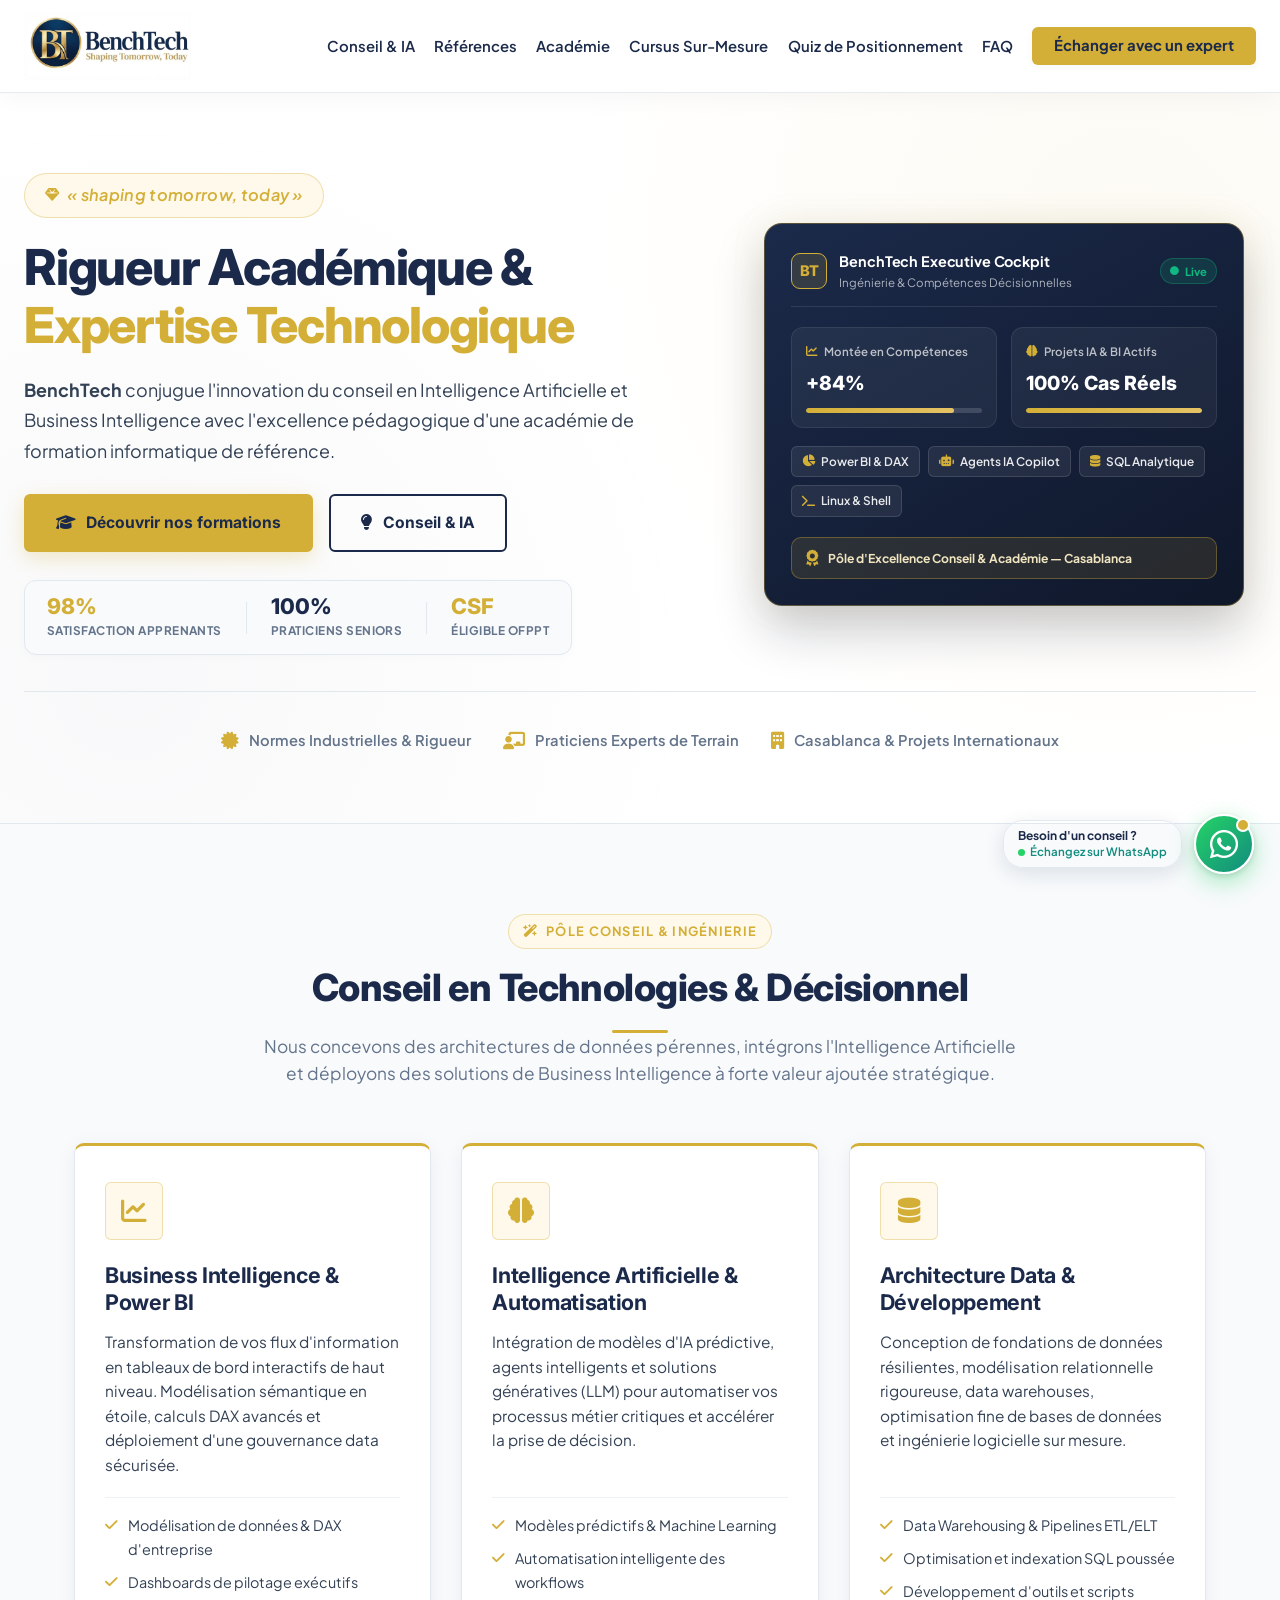
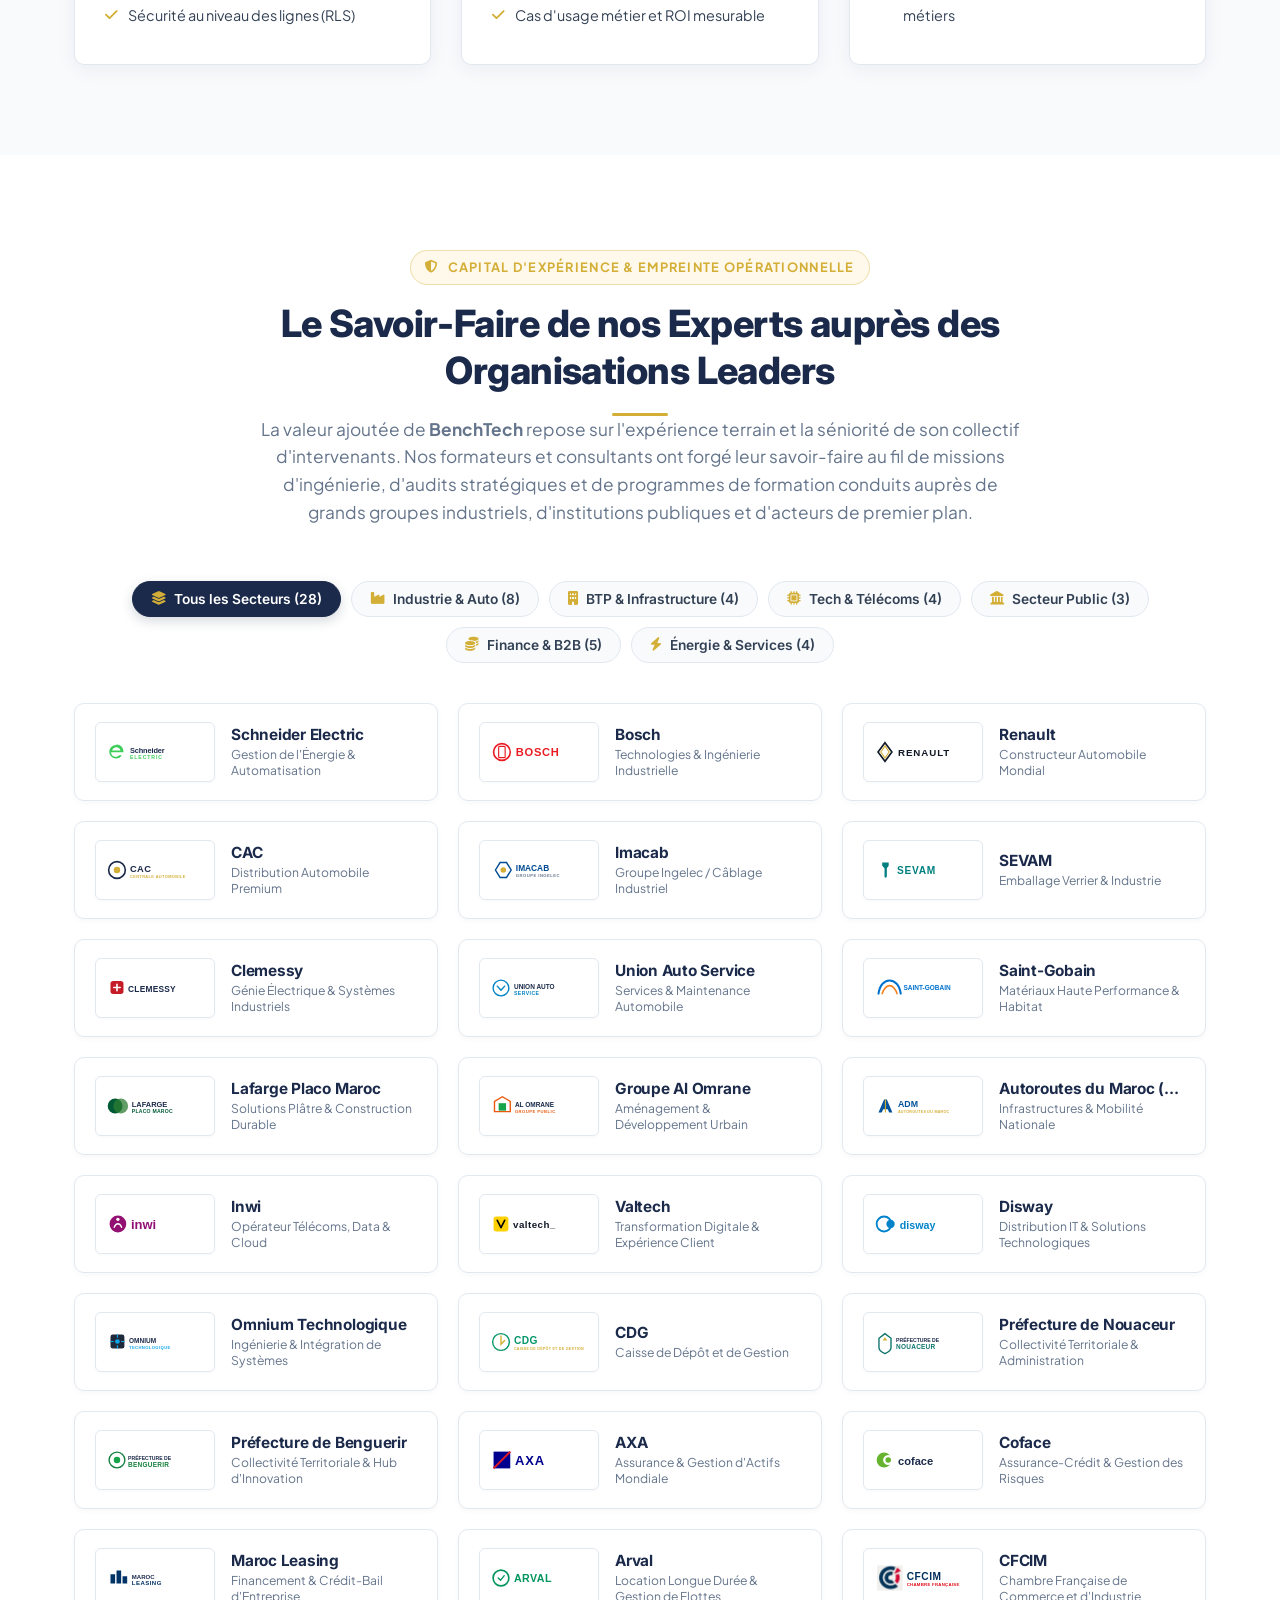
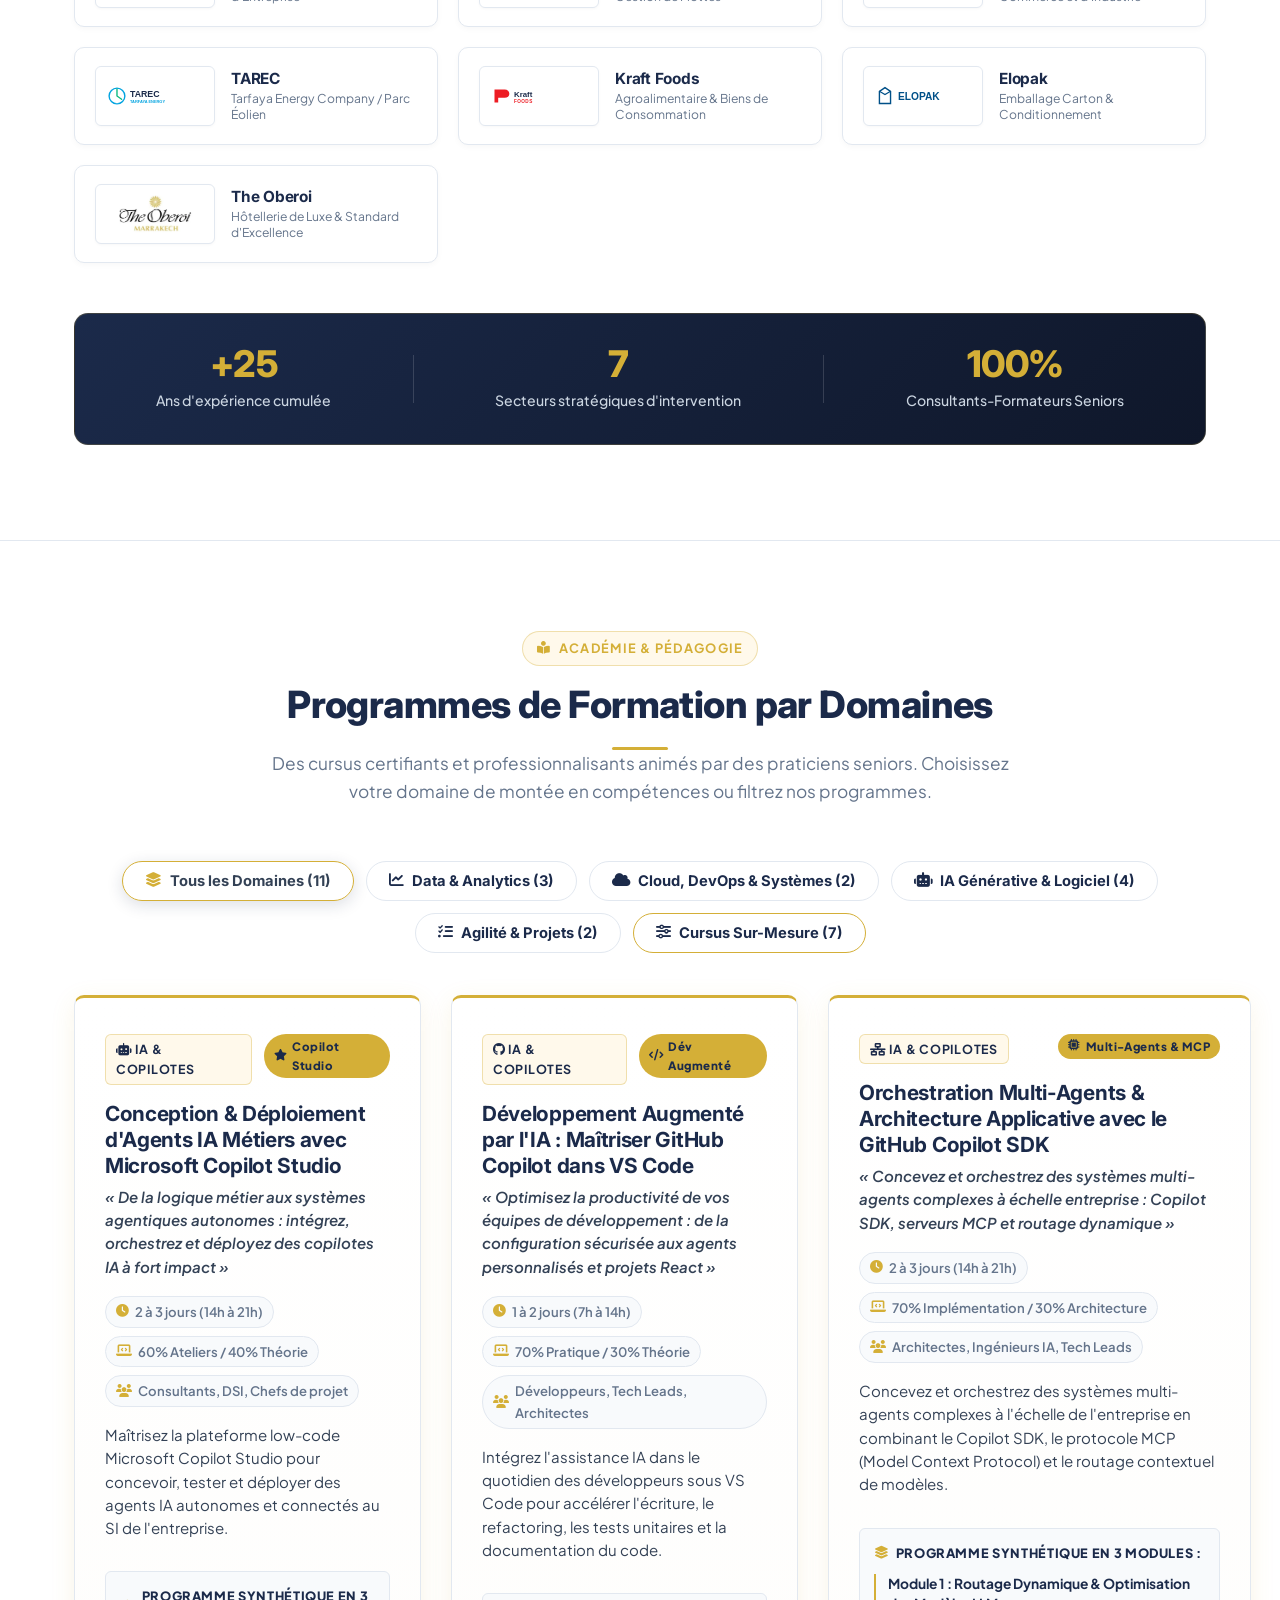
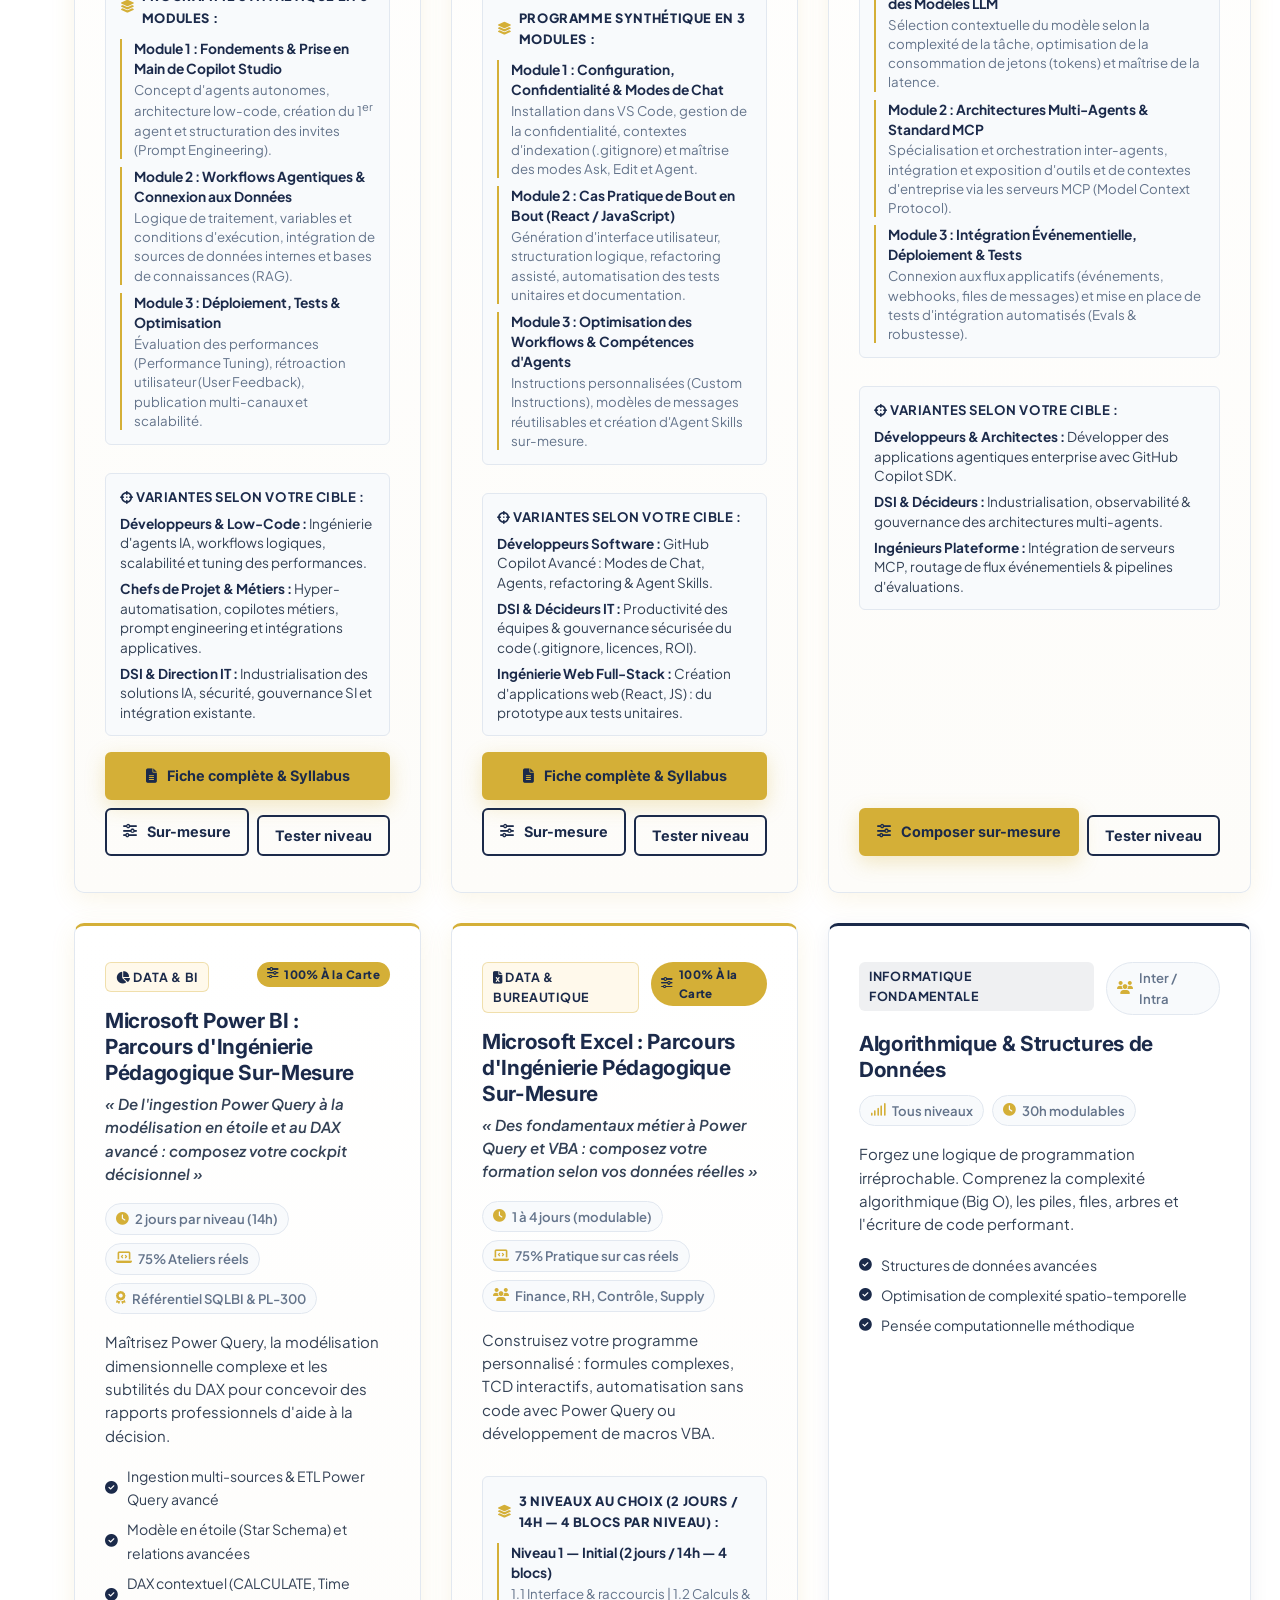
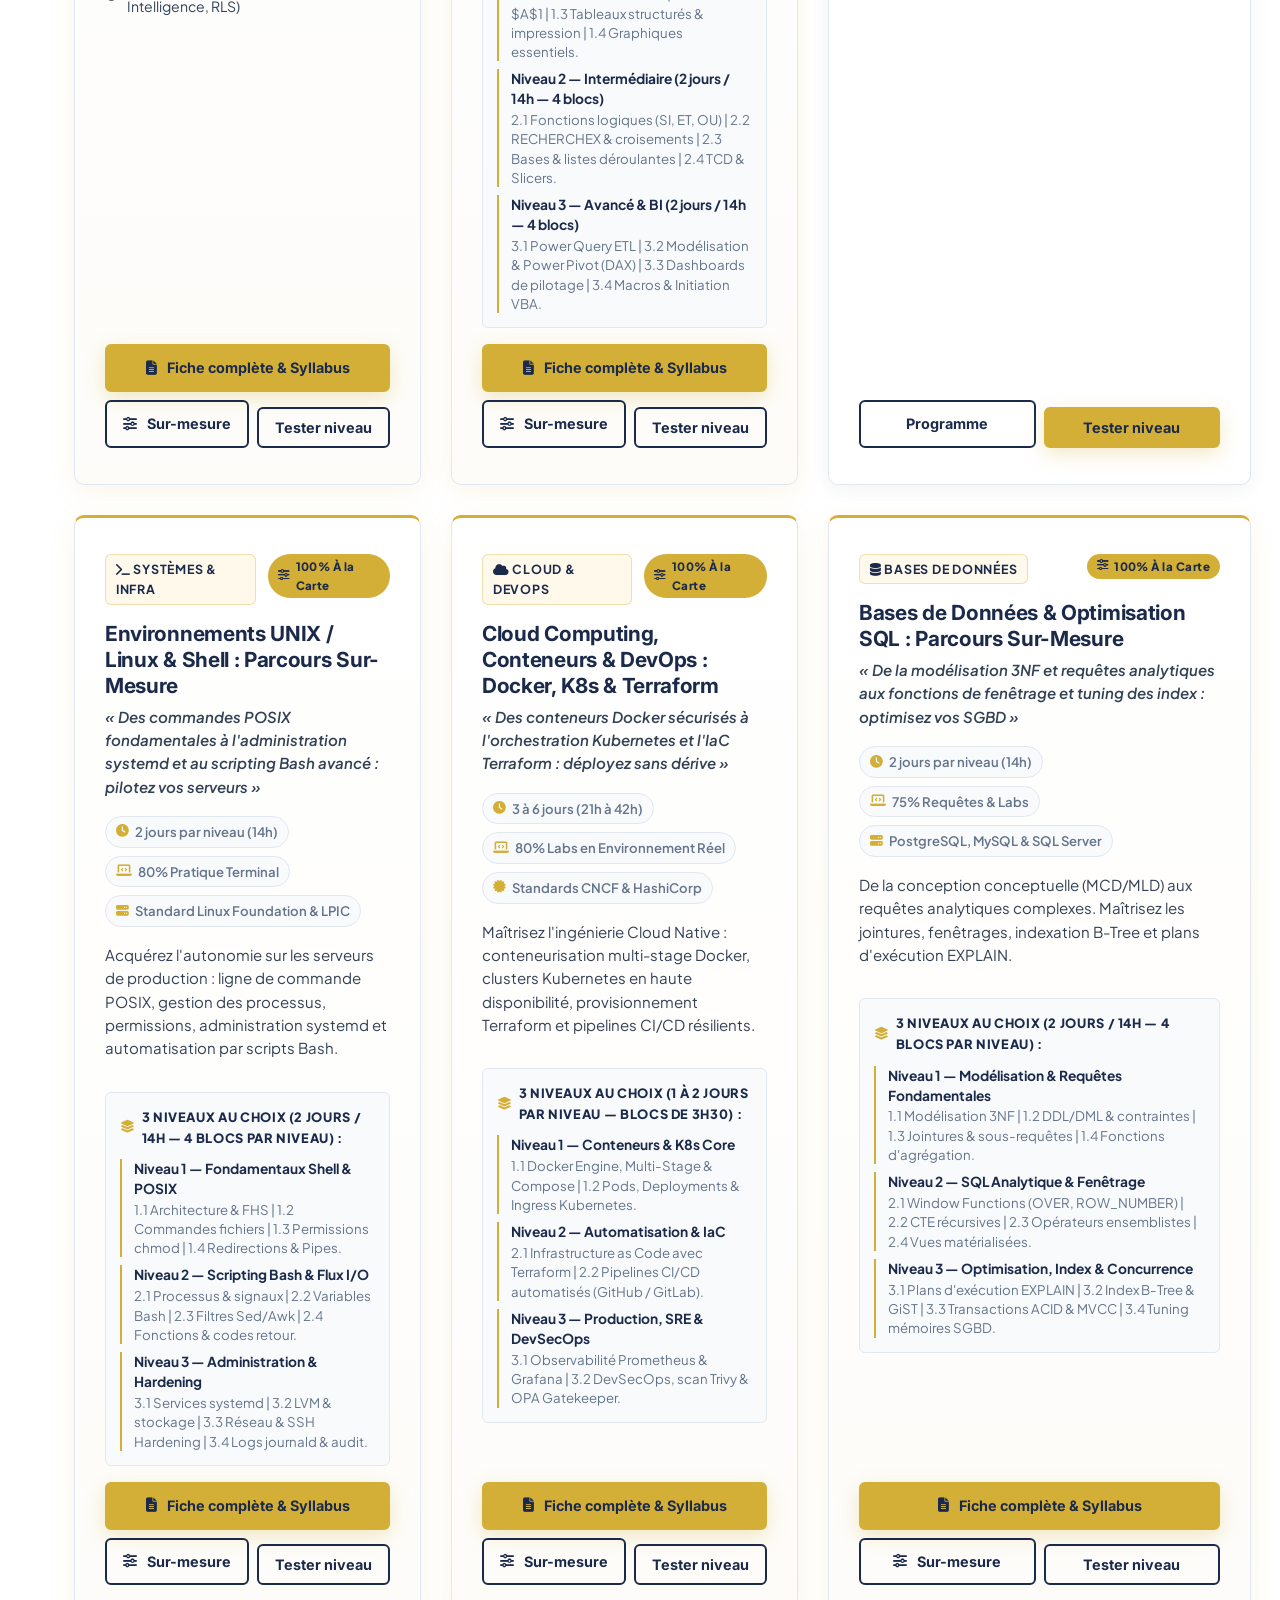
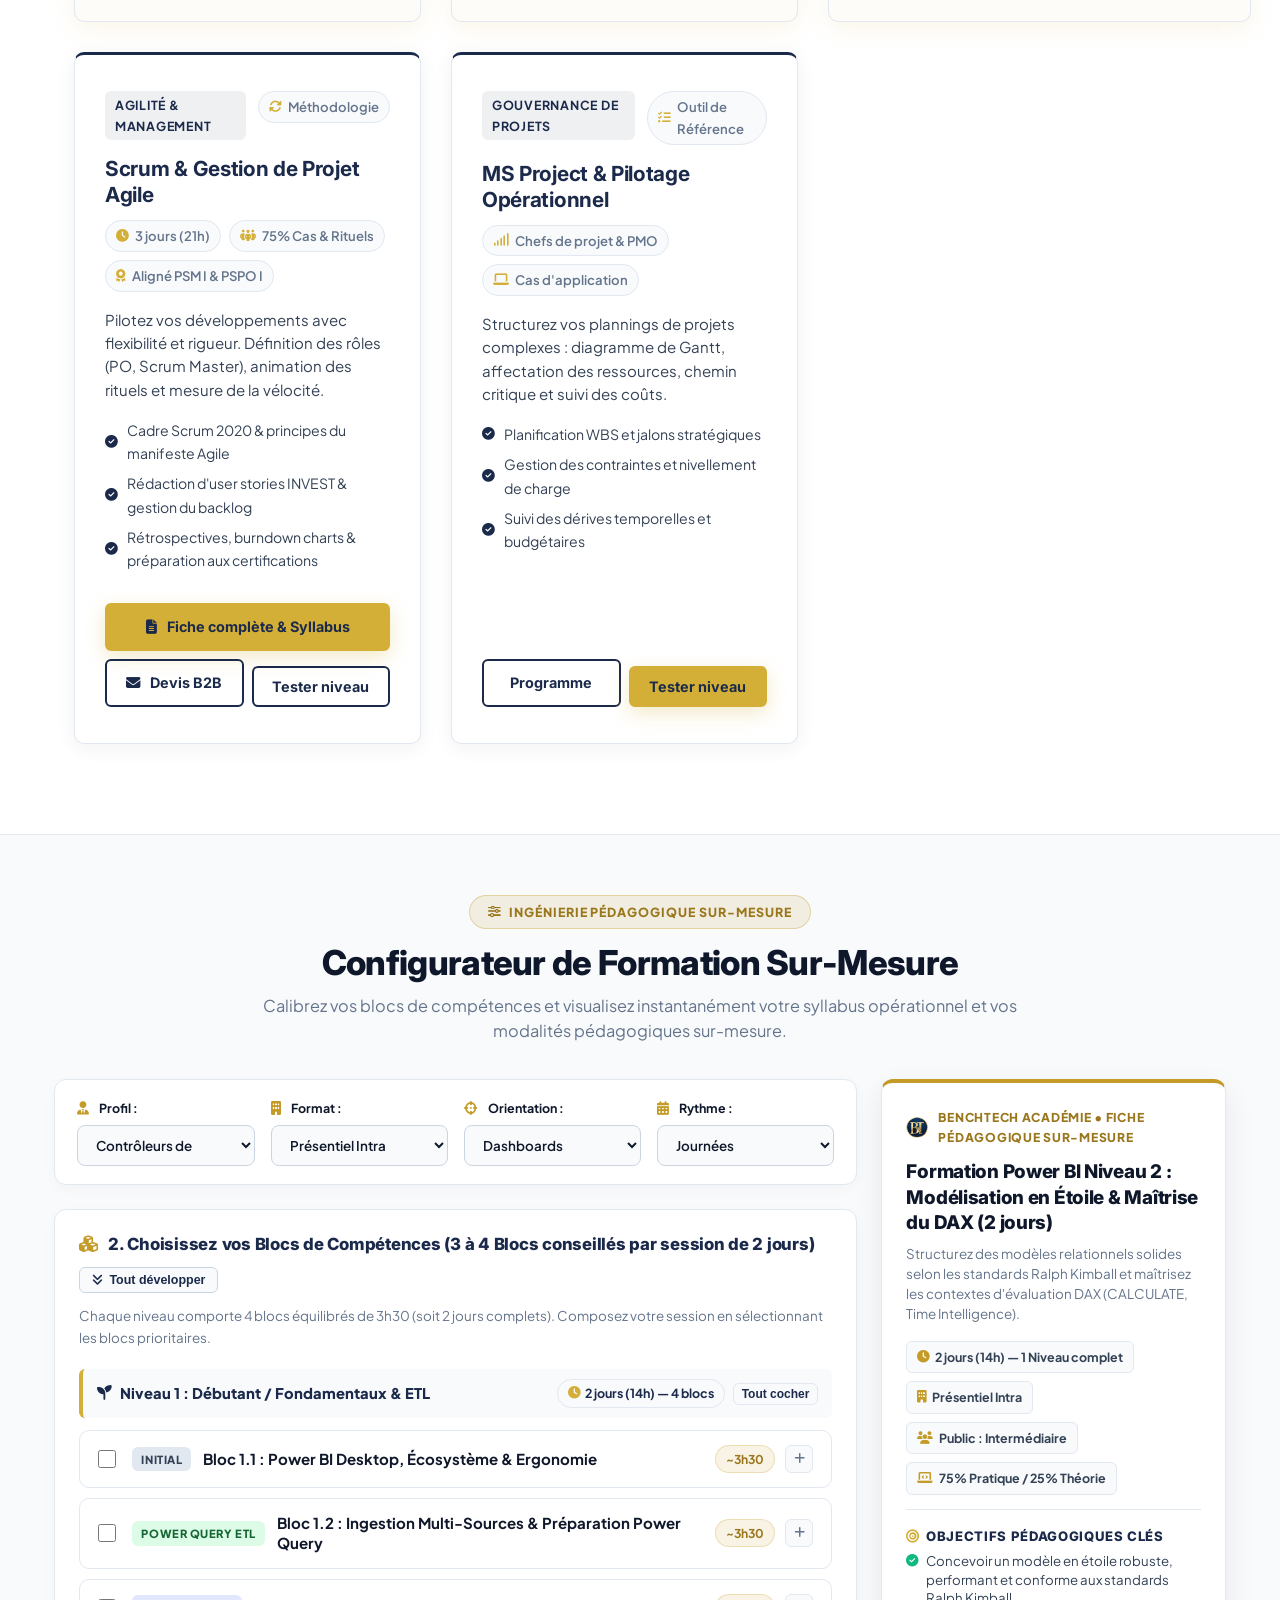
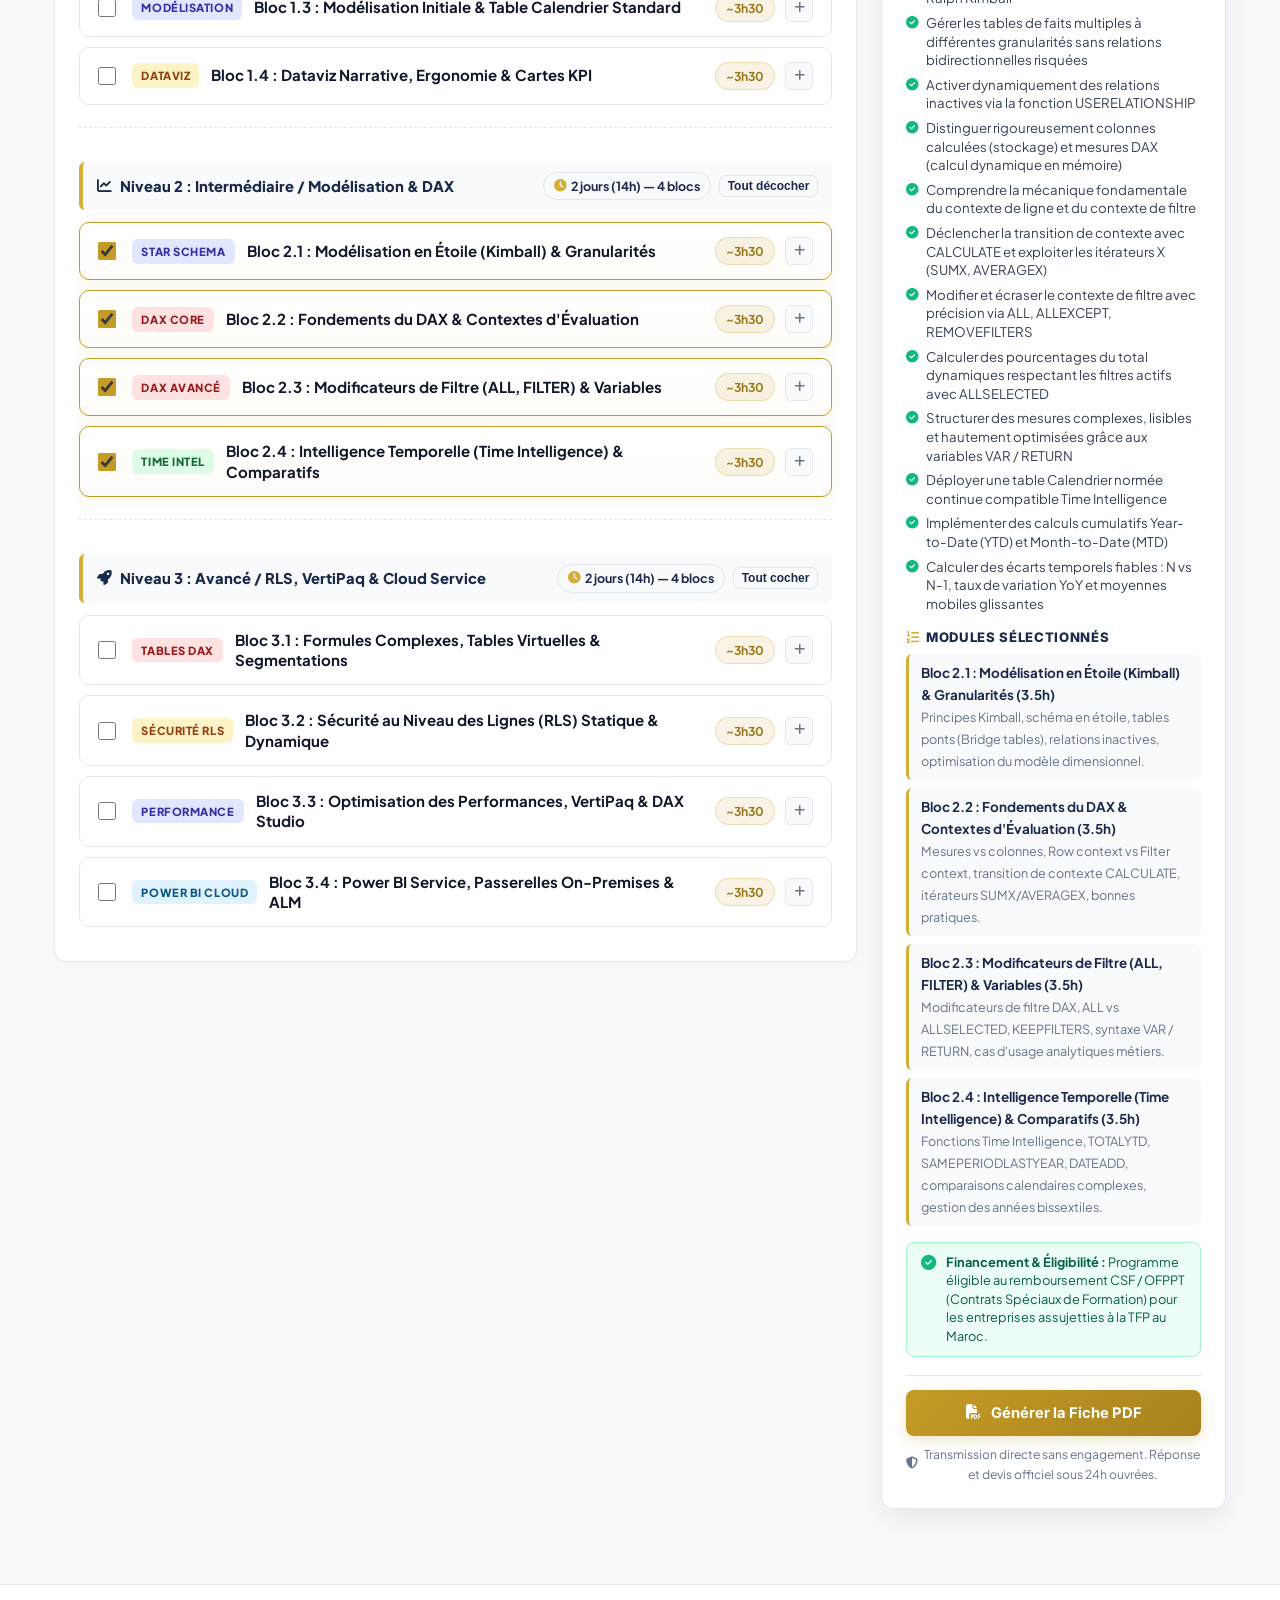
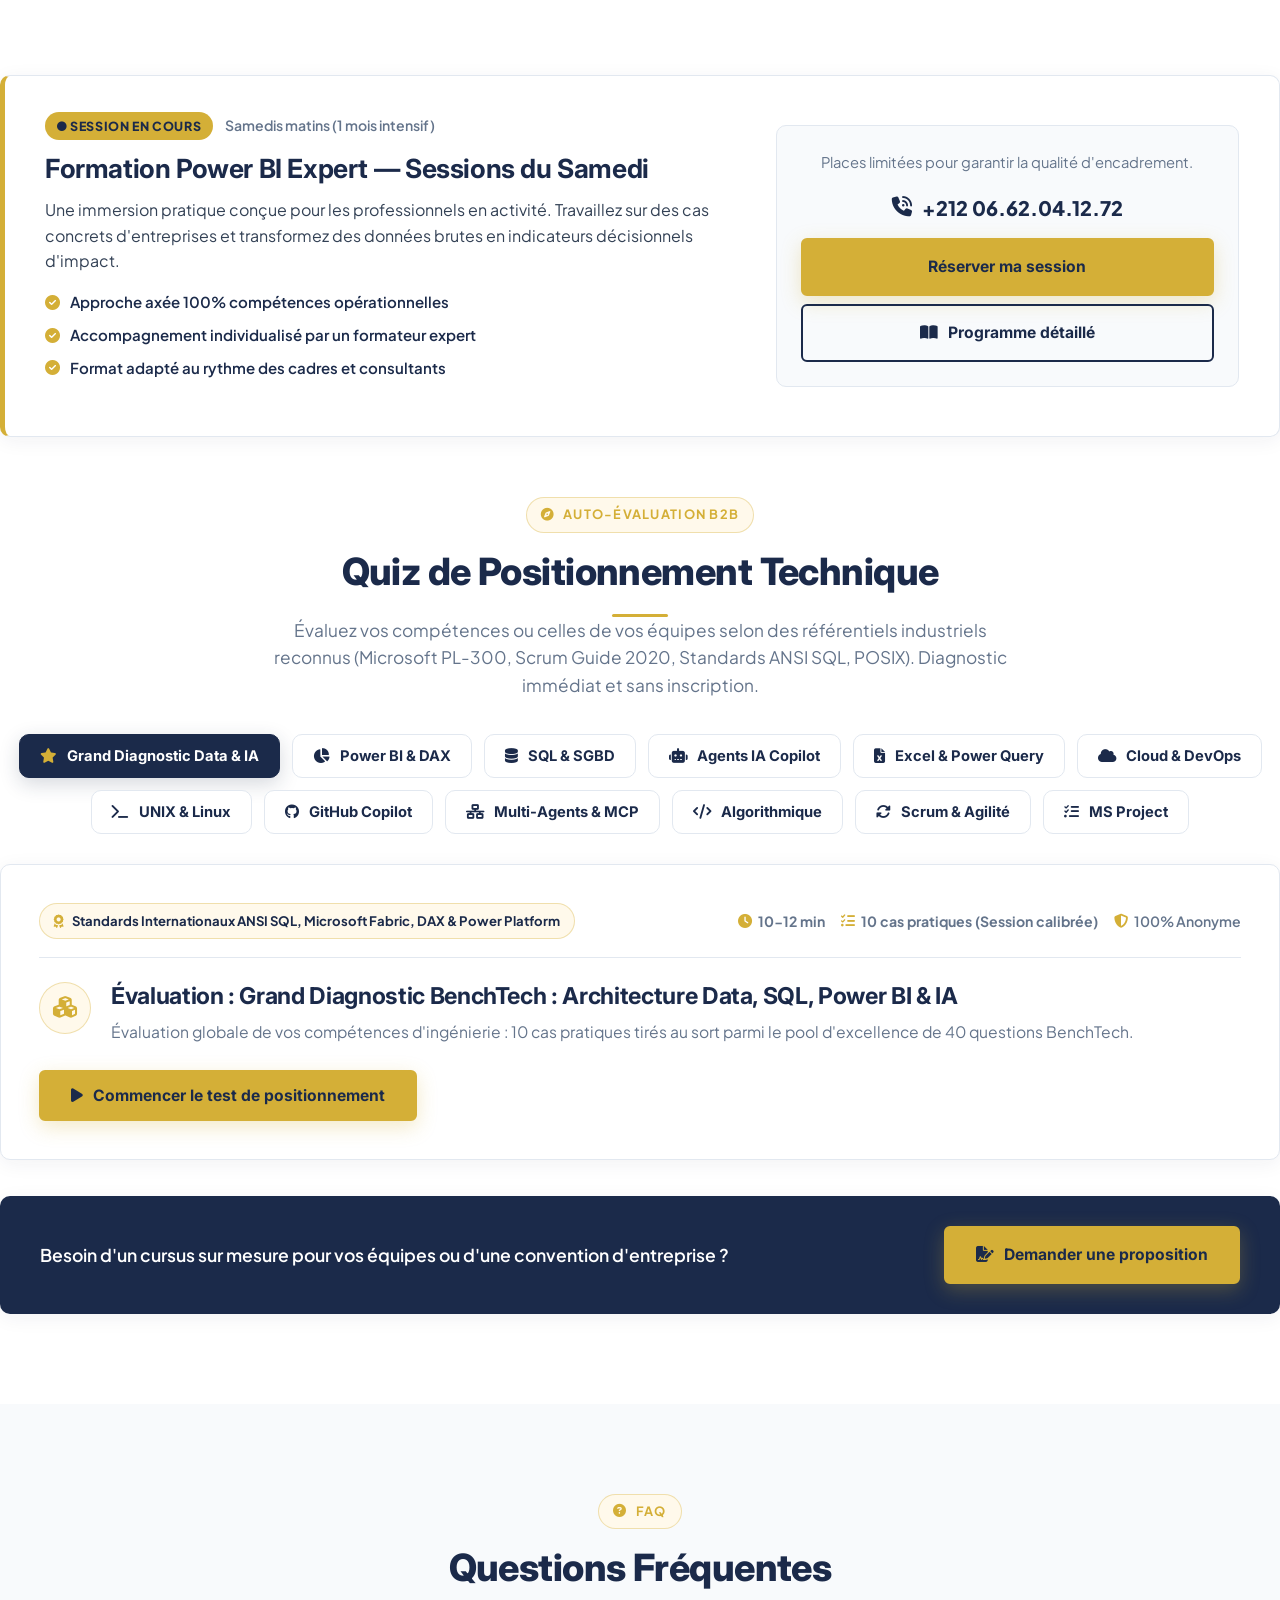
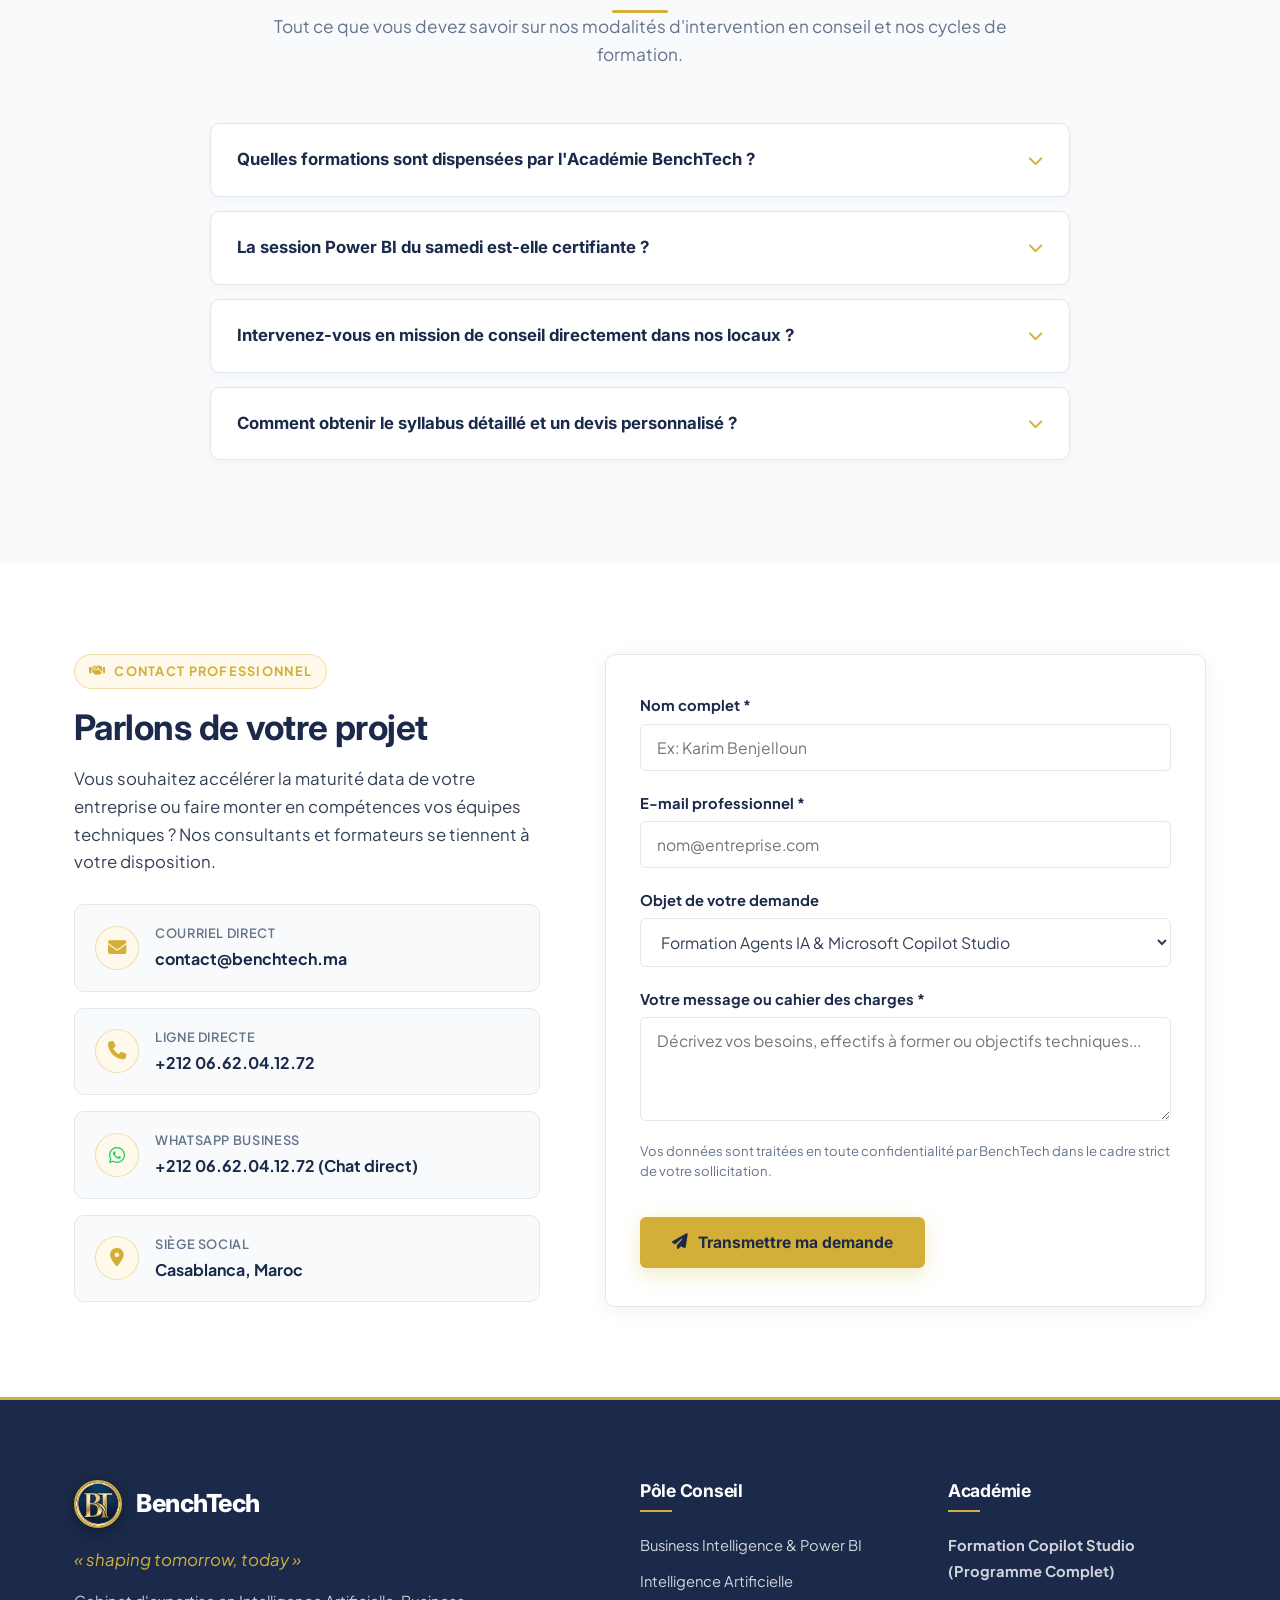
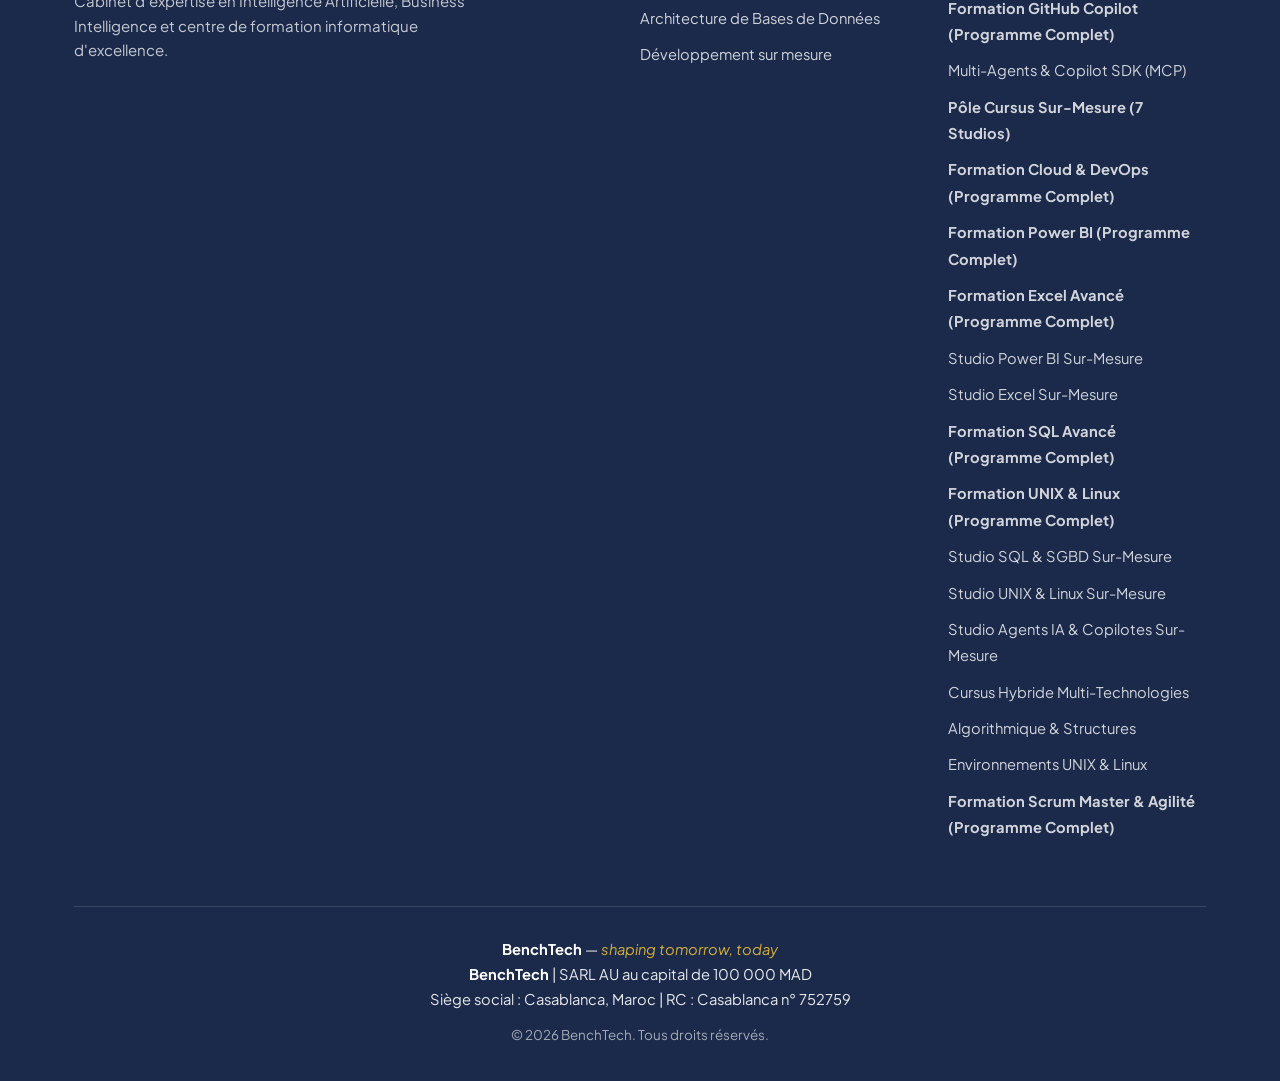
==== commit a8770290: "feat(academy): structuration par Domaines (Learning Tree) et harmonisation des Blocs en Niveau 1, 2," ====
--- a/siteweb/index.html
+++ b/siteweb/index.html
@@ -843,31 +843,25 @@
                     </p>
                 </div>
 
-                <!-- Filtre interactif par catégories (Inspiration Stripe & Databricks) -->
-                <div class="category-filter" role="tablist" aria-label="Filtrer les programmes par catégorie">
+                <!-- Filtre interactif par Domaines Métiers (Standard Learning Tree / Enterprise Academy) -->
+                <div class="category-filter" role="tablist" aria-label="Filtrer les formations par domaine d'expertise">
                     <button class="filter-btn active" data-filter="all" type="button">
-                        <i class="fas fa-layer-group" aria-hidden="true"></i> Tous les programmes (11)
+                        <i class="fas fa-layer-group" aria-hidden="true"></i> Tous les Domaines (11)
+                    </button>
+                    <button class="filter-btn" data-filter="data-bi" type="button">
+                        <i class="fas fa-chart-line" aria-hidden="true"></i> Data &amp; Analytics (3)
+                    </button>
+                    <button class="filter-btn" data-filter="cloud-infra" type="button">
+                        <i class="fas fa-cloud" aria-hidden="true"></i> Cloud, DevOps &amp; Systèmes (2)
+                    </button>
+                    <button class="filter-btn" data-filter="ai-copilot" type="button">
+                        <i class="fas fa-robot" aria-hidden="true"></i> IA Générative &amp; Logiciel (4)
+                    </button>
+                    <button class="filter-btn" data-filter="project-agile" type="button">
+                        <i class="fas fa-tasks" aria-hidden="true"></i> Agilité &amp; Projets (2)
                     </button>
                     <button class="filter-btn" data-filter="sur-mesure" type="button" style="border-color: var(--color-magician); font-weight: 700;">
                         <i class="fas fa-sliders" aria-hidden="true"></i> Cursus Sur-Mesure (7)
-                    </button>
-                    <button class="filter-btn" data-filter="ai-copilot" type="button">
-                        <i class="fas fa-robot" aria-hidden="true"></i> IA &amp; Copilotes (3)
-                    </button>
-                    <button class="filter-btn" data-filter="data-bi" type="button">
-                        <i class="fas fa-chart-line" aria-hidden="true"></i> Data &amp; BI (2)
-                    </button>
-                    <button class="filter-btn" data-filter="cloud-devops" type="button">
-                        <i class="fas fa-cloud" aria-hidden="true"></i> Cloud &amp; DevOps (1)
-                    </button>
-                    <button class="filter-btn" data-filter="cs-systems" type="button">
-                        <i class="fas fa-terminal" aria-hidden="true"></i> Systèmes &amp; Infra Cloud (3)
-                    </button>
-                    <button class="filter-btn" data-filter="databases" type="button">
-                        <i class="fas fa-database" aria-hidden="true"></i> SGBD &amp; SQL (1)
-                    </button>
-                    <button class="filter-btn" data-filter="project-agile" type="button">
-                        <i class="fas fa-tasks" aria-hidden="true"></i> Agilité &amp; Projets (2)
                     </button>
                 </div>
 
@@ -1096,7 +1090,7 @@
                     </article>
 
                     <!-- Formation 2 : Algorithmique (Catégorie Informatique Fondamentale) -->
-                    <article class="card academy-card" data-category="cs-systems">
+                    <article class="card academy-card" data-category="ai-copilot cs-systems">
                         <div class="academy-card-header">
                             <span class="domain-badge">Informatique Fondamentale</span>
                             <span class="meta-chip"><i class="fas fa-users" aria-hidden="true"></i> Inter / Intra</span>
@@ -1121,7 +1115,7 @@
                     </article>
 
                     <!-- Formation 7 : UNIX & Linux Sur-Mesure (Catégorie Systèmes & Infra / Sur-Mesure) -->
-                    <article class="card academy-card featured-course" data-category="cs-systems sur-mesure">
+                    <article class="card academy-card featured-course" data-category="cloud-infra cs-systems sur-mesure">
                         <div class="academy-card-header">
                             <span class="domain-badge" style="background-color: var(--color-magician-light); color: var(--color-sage); border: 1px solid var(--color-magician-border);"><i class="fas fa-terminal" aria-hidden="true"></i> Systèmes &amp; Infra</span>
                             <span class="featured-pill"><i class="fas fa-sliders" aria-hidden="true"></i> 100% À la Carte</span>
@@ -1136,11 +1130,22 @@
                         <p>
                             Acquérez l'autonomie sur les serveurs de production : ligne de commande POSIX, gestion des processus, permissions, administration systemd et automatisation par scripts Bash.
                         </p>
-                        <ul class="academy-topics">
-                            <li><i class="fas fa-check-circle" aria-hidden="true"></i> Administration système, processus &amp; gestion des flux I/O</li>
-                            <li><i class="fas fa-check-circle" aria-hidden="true"></i> Scripting Bash, Sed/Awk &amp; automatisation de tâches récurrentes</li>
-                            <li><i class="fas fa-check-circle" aria-hidden="true"></i> Sécurité fondamentale, SSH hardening, LVM &amp; droits POSIX</li>
-                        </ul>
+                        <!-- Programme Structuré : 3 Niveaux de 2 Jours (14h) et 4 Blocs -->
+                        <div class="course-modules-list">
+                            <div class="course-modules-title"><i class="fas fa-layer-group" aria-hidden="true"></i> 3 Niveaux au choix (2 jours / 14h — 4 blocs par niveau) :</div>
+                            <div class="course-module-step">
+                                <strong>Niveau 1 — Fondamentaux Shell &amp; POSIX</strong>
+                                <span>1.1 Architecture &amp; FHS | 1.2 Commandes fichiers | 1.3 Permissions chmod | 1.4 Redirections &amp; Pipes.</span>
+                            </div>
+                            <div class="course-module-step">
+                                <strong>Niveau 2 — Scripting Bash &amp; Flux I/O</strong>
+                                <span>2.1 Processus &amp; signaux | 2.2 Variables Bash | 2.3 Filtres Sed/Awk | 2.4 Fonctions &amp; codes retour.</span>
+                            </div>
+                            <div class="course-module-step">
+                                <strong>Niveau 3 — Administration &amp; Hardening</strong>
+                                <span>3.1 Services systemd | 3.2 LVM &amp; stockage | 3.3 Réseau &amp; SSH Hardening | 3.4 Logs journald &amp; audit.</span>
+                            </div>
+                        </div>
                         <div style="display: flex; flex-direction: column; gap: 8px; margin-top: auto;">
                             <a href="formations/unix-linux.html" class="btn btn-primary btn-card-action" style="width: 100%;"><i class="fas fa-file-lines" aria-hidden="true"></i> Fiche complète &amp; Syllabus</a>
                             <div style="display: flex; gap: 8px;">
@@ -1152,7 +1157,7 @@
 
                     
                     <!-- Formation Phare : Cloud Computing, Conteneurs & Ingénierie DevOps -->
-                    <article class="card academy-card featured-course" data-category="cloud-devops cs-systems sur-mesure">
+                    <article class="card academy-card featured-course" data-category="cloud-infra cloud-devops cs-systems sur-mesure">
                         <div class="academy-card-header">
                             <span class="domain-badge" style="background-color: var(--color-magician-light); color: var(--color-sage); border: 1px solid var(--color-magician-border);"><i class="fas fa-cloud" aria-hidden="true"></i> Cloud &amp; DevOps</span>
                             <span class="featured-pill"><i class="fas fa-sliders" aria-hidden="true"></i> 100% À la Carte</span>
@@ -1167,11 +1172,22 @@
                         <p>
                             Maîtrisez l'ingénierie Cloud Native : conteneurisation multi-stage Docker, clusters Kubernetes en haute disponibilité, provisionnement Terraform et pipelines CI/CD résilients.
                         </p>
-                        <ul class="academy-topics">
-                            <li><i class="fas fa-check-circle" aria-hidden="true"></i> Docker multi-stage, images minimales, volumes persistants &amp; réseaux</li>
-                            <li><i class="fas fa-check-circle" aria-hidden="true"></i> Kubernetes (Pods, Ingress, Rolling Updates, Secrets &amp; Autoscaling)</li>
-                            <li><i class="fas fa-check-circle" aria-hidden="true"></i> Terraform IaC, Remote State locking, CI/CD GitHub Actions &amp; OPA</li>
-                        </ul>
+                        <!-- Programme Structuré : 3 Niveaux modulables par blocs de 3h30 -->
+                        <div class="course-modules-list">
+                            <div class="course-modules-title"><i class="fas fa-layer-group" aria-hidden="true"></i> 3 Niveaux au choix (1 à 2 jours par niveau — blocs de 3h30) :</div>
+                            <div class="course-module-step">
+                                <strong>Niveau 1 — Conteneurs &amp; K8s Core</strong>
+                                <span>1.1 Docker Engine, Multi-Stage &amp; Compose | 1.2 Pods, Deployments &amp; Ingress Kubernetes.</span>
+                            </div>
+                            <div class="course-module-step">
+                                <strong>Niveau 2 — Automatisation &amp; IaC</strong>
+                                <span>2.1 Infrastructure as Code avec Terraform | 2.2 Pipelines CI/CD automatisés (GitHub / GitLab).</span>
+                            </div>
+                            <div class="course-module-step">
+                                <strong>Niveau 3 — Production, SRE &amp; DevSecOps</strong>
+                                <span>3.1 Observabilité Prometheus &amp; Grafana | 3.2 DevSecOps, scan Trivy &amp; OPA Gatekeeper.</span>
+                            </div>
+                        </div>
                         <div style="display: flex; flex-direction: column; gap: 8px; margin-top: auto;">
                             <a href="formations/cloud-devops.html" class="btn btn-primary btn-card-action" style="width: 100%;"><i class="fas fa-file-lines" aria-hidden="true"></i> Fiche complète &amp; Syllabus</a>
                             <div style="display: flex; gap: 8px;">
@@ -1181,8 +1197,8 @@
                         </div>
                     </article>
 
-<!-- Formation 4 : Bases de Données & SQL (Catégorie SGBD & SQL) -->
-                    <article class="card academy-card featured-course" data-category="databases sur-mesure">
+                    <!-- Formation 4 : Bases de Données & SQL (Catégorie SGBD & SQL) -->
+                    <article class="card academy-card featured-course" data-category="data-bi databases sur-mesure">
                         <div class="academy-card-header">
                             <span class="domain-badge" style="background-color: var(--color-magician-light); color: var(--color-sage); border: 1px solid var(--color-magician-border);"><i class="fas fa-database" aria-hidden="true"></i> Bases de Données</span>
                             <span class="featured-pill"><i class="fas fa-sliders" aria-hidden="true"></i> 100% À la Carte</span>
@@ -1197,11 +1213,22 @@
                         <p>
                             De la conception conceptuelle (MCD/MLD) aux requêtes analytiques complexes. Maîtrisez les jointures, fenêtrages, indexation B-Tree et plans d'exécution EXPLAIN.
                         </p>
-                        <ul class="academy-topics">
-                            <li><i class="fas fa-check-circle" aria-hidden="true"></i> Modélisation relationnelle &amp; normalisation 3NF</li>
-                            <li><i class="fas fa-check-circle" aria-hidden="true"></i> SQL analytique, CTE récursives &amp; fenêtrage OVER</li>
-                            <li><i class="fas fa-check-circle" aria-hidden="true"></i> Stratégies d'indexation, EXPLAIN tuning &amp; transactions ACID</li>
-                        </ul>
+                        <!-- Programme Structuré : 3 Niveaux de 2 Jours (14h) et 4 Blocs -->
+                        <div class="course-modules-list">
+                            <div class="course-modules-title"><i class="fas fa-layer-group" aria-hidden="true"></i> 3 Niveaux au choix (2 jours / 14h — 4 blocs par niveau) :</div>
+                            <div class="course-module-step">
+                                <strong>Niveau 1 — Modélisation &amp; Requêtes Fondamentales</strong>
+                                <span>1.1 Modélisation 3NF | 1.2 DDL/DML &amp; contraintes | 1.3 Jointures &amp; sous-requêtes | 1.4 Fonctions d'agrégation.</span>
+                            </div>
+                            <div class="course-module-step">
+                                <strong>Niveau 2 — SQL Analytique &amp; Fenêtrage</strong>
+                                <span>2.1 Window Functions (OVER, ROW_NUMBER) | 2.2 CTE récursives | 2.3 Opérateurs ensemblistes | 2.4 Vues matérialisées.</span>
+                            </div>
+                            <div class="course-module-step">
+                                <strong>Niveau 3 — Optimisation, Index &amp; Concurrence</strong>
+                                <span>3.1 Plans d'exécution EXPLAIN | 3.2 Index B-Tree &amp; GiST | 3.3 Transactions ACID &amp; MVCC | 3.4 Tuning mémoires SGBD.</span>
+                            </div>
+                        </div>
                         <div style="display: flex; flex-direction: column; gap: 8px; margin-top: auto;">
                             <a href="formations/sql-sgbd.html" class="btn btn-primary btn-card-action" style="width: 100%;"><i class="fas fa-file-lines" aria-hidden="true"></i> Fiche complète &amp; Syllabus</a>
                             <div style="display: flex; gap: 8px;">
@@ -3526,196 +3553,224 @@
                                     Cochez les blocs souhaités. Chaque bloc représente une demi-journée de 3h30 avec 2 modules combinant concepts et atelier pratique.
                                 </p>
 
-                                <div class="builder-levels-wrap">
+                                <div class="blocks-checkbox-list">
                                     
-                                    <!-- MODULES CLOUD & DEVOPS -->
-                                    <div class="builder-level-group">
+                                    <!-- ================= NIVEAU 1 ================= -->
+                                    <div class="level-group-wrapper" data-level-group-cld="1">
                                         <div class="level-group-header">
-                                            <span class="level-indicator level-operational"></span>
-                                            <h5>Parcours d'Ingénierie Cloud Native &amp; DevOps (6 Blocs de 3h30 — 21h au total)</h5>
-                                        </div>
-                                        <div class="blocks-checklist">
-
-                                            <!-- BLOC 1.1 -->
-                                            <div class="block-item block-item-cld" data-block-cld="1.1">
-                                                <div class="block-header" role="button" tabindex="0" aria-expanded="false">
-                                                    <div class="block-header-left">
-                                                        <label class="block-checkbox-wrap" title="Sélectionner ce bloc pour le cursus">
-                                                            <input type="checkbox" class="block-toggle block-toggle-cld" value="1.1" checked>
-                                                            <span class="block-custom-check"></span>
-                                                        </label>
-                                                        <span class="block-badge initial">Docker &amp; Conteneurs</span>
-                                                        <span class="block-title">Bloc 1.1 : Conteneurisation d'Applications avec Docker &amp; Registries Privés</span>
-                                                    </div>
-                                                    <div class="block-header-right">
-                                                        <span class="block-duration">~3h30</span>
-                                                        <button type="button" class="block-accordion-btn" aria-label="Déplier le détail de ce bloc">
-                                                            <i class="fas fa-plus accordion-icon" aria-hidden="true"></i>
-                                                        </button>
-                                                    </div>
-                                                </div>
-                                                <div class="block-collapse-content" style="display: none;">
-                                                    <p class="block-desc">Architecture Docker Engine, multi-stage builds ultra-légers (&lt; 90 Mo), volumes managés persistants, réseaux bridge isolés et multi-conteneurs Docker Compose.</p>
-                                                    <div class="block-pills">
-                                                        <span class="block-pill">Docker Engine</span>
-                                                        <span class="block-pill">Multi-Stage Builds</span>
-                                                        <span class="block-pill">Volumes persistants</span>
-                                                        <span class="block-pill">Docker Compose</span>
-                                                        <span class="block-pill">Réduction CVEs</span>
-                                                    </div>
-                                                </div>
-                                            </div>
-
-                                            <!-- BLOC 1.2 -->
-                                            <div class="block-item block-item-cld" data-block-cld="1.2">
-                                                <div class="block-header" role="button" tabindex="0" aria-expanded="false">
-                                                    <div class="block-header-left">
-                                                        <label class="block-checkbox-wrap" title="Sélectionner ce bloc pour le cursus">
-                                                            <input type="checkbox" class="block-toggle block-toggle-cld" value="1.2" checked>
-                                                            <span class="block-custom-check"></span>
-                                                        </label>
-                                                        <span class="block-badge bi">Kubernetes Core</span>
-                                                        <span class="block-title">Bloc 1.2 : Orchestration &amp; Déploiement Résilient avec Kubernetes (K8s)</span>
-                                                    </div>
-                                                    <div class="block-header-right">
-                                                        <span class="block-duration">~3h30</span>
-                                                        <button type="button" class="block-accordion-btn" aria-label="Déplier le détail de ce bloc">
-                                                            <i class="fas fa-plus accordion-icon" aria-hidden="true"></i>
-                                                        </button>
-                                                    </div>
-                                                </div>
-                                                <div class="block-collapse-content" style="display: none;">
-                                                    <p class="block-desc">Architecture Control Plane, Pods, Deployments, ReplicaSets, Rolling Updates sans coupure, Ingress Controller Nginx, sondes liveness/readiness et secrets chiffrés.</p>
-                                                    <div class="block-pills">
-                                                        <span class="block-pill">Control Plane K8s</span>
-                                                        <span class="block-pill">Zero-Downtime Rollout</span>
-                                                        <span class="block-pill">Ingress Nginx TLS</span>
-                                                        <span class="block-pill">ConfigMaps &amp; Secrets</span>
-                                                        <span class="block-pill">Probes</span>
-                                                    </div>
-                                                </div>
-                                            </div>
-
-                                            <!-- BLOC 2.1 -->
-                                            <div class="block-item block-item-cld" data-block-cld="2.1">
-                                                <div class="block-header" role="button" tabindex="0" aria-expanded="false">
-                                                    <div class="block-header-left">
-                                                        <label class="block-checkbox-wrap" title="Sélectionner ce bloc pour le cursus">
-                                                            <input type="checkbox" class="block-toggle block-toggle-cld" value="2.1" checked>
-                                                            <span class="block-custom-check"></span>
-                                                        </label>
-                                                        <span class="block-badge bi">Terraform IaC</span>
-                                                        <span class="block-title">Bloc 2.1 : Infrastructure as Code (IaC) avec Terraform &amp; Multi-Cloud</span>
-                                                    </div>
-                                                    <div class="block-header-right">
-                                                        <span class="block-duration">~3h30</span>
-                                                        <button type="button" class="block-accordion-btn" aria-label="Déplier le détail de ce bloc">
-                                                            <i class="fas fa-plus accordion-icon" aria-hidden="true"></i>
-                                                        </button>
-                                                    </div>
-                                                </div>
-                                                <div class="block-collapse-content" style="display: none;">
-                                                    <p class="block-desc">Cycle de vie Terraform (init, plan, apply), gestion du tfstate distant, state locking concurrentiel, modules d'infrastructure réutilisables et détection de dérive (Drift).</p>
-                                                    <div class="block-pills">
-                                                        <span class="block-pill">Syntaxe HCL</span>
-                                                        <span class="block-pill">Remote State Locking</span>
-                                                        <span class="block-pill">Modules d'entreprise</span>
-                                                        <span class="block-pill">VPC &amp; Subnets</span>
-                                                        <span class="block-pill">Drift Detection</span>
-                                                    </div>
-                                                </div>
-                                            </div>
-
-                                            <!-- BLOC 2.2 -->
-                                            <div class="block-item block-item-cld" data-block-cld="2.2">
-                                                <div class="block-header" role="button" tabindex="0" aria-expanded="false">
-                                                    <div class="block-header-left">
-                                                        <label class="block-checkbox-wrap" title="Sélectionner ce bloc pour le cursus">
-                                                            <input type="checkbox" class="block-toggle block-toggle-cld" value="2.2" checked>
-                                                            <span class="block-custom-check"></span>
-                                                        </label>
-                                                        <span class="block-badge initial">CI/CD Automation</span>
-                                                        <span class="block-title">Bloc 2.2 : Pipelines CI/CD &amp; Automatisation des Déploiements</span>
-                                                    </div>
-                                                    <div class="block-header-right">
-                                                        <span class="block-duration">~3h30</span>
-                                                        <button type="button" class="block-accordion-btn" aria-label="Déplier le détail de ce bloc">
-                                                            <i class="fas fa-plus accordion-icon" aria-hidden="true"></i>
-                                                        </button>
-                                                    </div>
-                                                </div>
-                                                <div class="block-collapse-content" style="display: none;">
-                                                    <p class="block-desc">Pipelines GitHub Actions et GitLab CI, runners sécurisés, mise en cache de dépendances, packaging d'artéfacts et déploiements continus Blue/Green &amp; Canary.</p>
-                                                    <div class="block-pills">
-                                                        <span class="block-pill">GitHub Actions</span>
-                                                        <span class="block-pill">GitLab CI</span>
-                                                        <span class="block-pill">Cache dépendances</span>
-                                                        <span class="block-pill">Canary Deployment</span>
-                                                        <span class="block-pill">Environnements protégés</span>
-                                                    </div>
-                                                </div>
-                                            </div>
-
-                                            <!-- BLOC 3.1 -->
-                                            <div class="block-item block-item-cld" data-block-cld="3.1">
-                                                <div class="block-header" role="button" tabindex="0" aria-expanded="false">
-                                                    <div class="block-header-left">
-                                                        <label class="block-checkbox-wrap" title="Sélectionner ce bloc pour le cursus">
-                                                            <input type="checkbox" class="block-toggle block-toggle-cld" value="3.1">
-                                                            <span class="block-custom-check"></span>
-                                                        </label>
-                                                        <span class="block-badge advanced">Observabilité SRE</span>
-                                                        <span class="block-title">Bloc 3.1 : Observabilité, Monitoring &amp; Métriques (Prometheus &amp; Grafana)</span>
-                                                    </div>
-                                                    <div class="block-header-right">
-                                                        <span class="block-duration">~3h30</span>
-                                                        <button type="button" class="block-accordion-btn" aria-label="Déplier le détail de ce bloc">
-                                                            <i class="fas fa-plus accordion-icon" aria-hidden="true"></i>
-                                                        </button>
-                                                    </div>
-                                                </div>
-                                                <div class="block-collapse-content" style="display: none;">
-                                                    <p class="block-desc">Collecte de séries temporelles avec Prometheus, requêtes PromQL avancées, dashboards exécutifs Grafana, SLI/SLO et routage intelligent des alertes Alertmanager.</p>
-                                                    <div class="block-pills">
-                                                        <span class="block-pill">Prometheus Pull</span>
-                                                        <span class="block-pill">PromQL avancée</span>
-                                                        <span class="block-pill">Dashboards Grafana</span>
-                                                        <span class="block-pill">Métriques RED/USE</span>
-                                                        <span class="block-pill">Alertmanager</span>
-                                                    </div>
-                                                </div>
-                                            </div>
-
-                                            <!-- BLOC 3.2 -->
-                                            <div class="block-item block-item-cld" data-block-cld="3.2">
-                                                <div class="block-header" role="button" tabindex="0" aria-expanded="false">
-                                                    <div class="block-header-left">
-                                                        <label class="block-checkbox-wrap" title="Sélectionner ce bloc pour le cursus">
-                                                            <input type="checkbox" class="block-toggle block-toggle-cld" value="3.2">
-                                                            <span class="block-custom-check"></span>
-                                                        </label>
-                                                        <span class="block-badge expert">DevSecOps</span>
-                                                        <span class="block-title">Bloc 3.2 : DevSecOps : Sécurisation CI/CD &amp; Politiques OPA Gatekeeper</span>
-                                                    </div>
-                                                    <div class="block-header-right">
-                                                        <span class="block-duration">~3h30</span>
-                                                        <button type="button" class="block-accordion-btn" aria-label="Déplier le détail de ce bloc">
-                                                            <i class="fas fa-plus accordion-icon" aria-hidden="true"></i>
-                                                        </button>
-                                                    </div>
-                                                </div>
-                                                <div class="block-collapse-content" style="display: none;">
-                                                    <p class="block-desc">Shift-Left Security, analyse statique SAST, scan de vulnérabilités conteneurs avec Trivy, détection de secrets leakés et admission controllers avec OPA Gatekeeper.</p>
-                                                    <div class="block-pills">
-                                                        <span class="block-pill">Shift-Left Security</span>
-                                                        <span class="block-pill">Scan Trivy CVEs</span>
-                                                        <span class="block-pill">Secrets Detection</span>
-                                                        <span class="block-pill">OPA Gatekeeper</span>
-                                                        <span class="block-pill">Pod Security Standards</span>
-                                                    </div>
-                                                </div>
-                                            </div>
-
+                                            <div class="level-group-title">
+                                                <i class="fas fa-seedling"></i> Niveau 1 : Fondamentaux Conteneurs &amp; K8s Core
+                                            </div>
+                                            <div class="level-group-meta-wrap">
+                                                <span class="level-group-duration"><i class="fas fa-clock"></i> 1 jour (7h) — 2 blocs</span>
+                                                <button type="button" class="level-select-all-btn level-select-all-btn-cld" data-target-level-cld="1">Tout décocher</button>
+                                            </div>
+                                        </div>
+
+                                        <!-- BLOC 1.1 -->
+                                        <div class="block-item block-item-cld" data-block-cld="1.1">
+                                            <div class="block-header" role="button" tabindex="0" aria-expanded="false">
+                                                <div class="block-header-left">
+                                                    <label class="block-checkbox-wrap" title="Sélectionner ce bloc pour le cursus">
+                                                        <input type="checkbox" class="block-toggle block-toggle-cld" value="1.1" checked>
+                                                        <span class="block-custom-check"></span>
+                                                    </label>
+                                                    <span class="block-badge initial">Docker &amp; Conteneurs</span>
+                                                    <span class="block-title">Bloc 1.1 : Conteneurisation d'Applications avec Docker &amp; Registries Privés</span>
+                                                </div>
+                                                <div class="block-header-right">
+                                                    <span class="block-duration">~3h30</span>
+                                                    <button type="button" class="block-accordion-btn" aria-label="Déplier le détail de ce bloc">
+                                                        <i class="fas fa-plus accordion-icon" aria-hidden="true"></i>
+                                                    </button>
+                                                </div>
+                                            </div>
+                                            <div class="block-collapse-content" style="display: none;">
+                                                <p class="block-desc">Architecture Docker Engine, multi-stage builds ultra-légers (&lt; 90 Mo), volumes managés persistants, réseaux bridge isolés et multi-conteneurs Docker Compose.</p>
+                                                <div class="block-pills">
+                                                    <span class="block-pill">Docker Engine</span>
+                                                    <span class="block-pill">Multi-Stage Builds</span>
+                                                    <span class="block-pill">Volumes persistants</span>
+                                                    <span class="block-pill">Docker Compose</span>
+                                                    <span class="block-pill">Réduction CVEs</span>
+                                                </div>
+                                            </div>
+                                        </div>
+
+                                        <!-- BLOC 1.2 -->
+                                        <div class="block-item block-item-cld" data-block-cld="1.2">
+                                            <div class="block-header" role="button" tabindex="0" aria-expanded="false">
+                                                <div class="block-header-left">
+                                                    <label class="block-checkbox-wrap" title="Sélectionner ce bloc pour le cursus">
+                                                        <input type="checkbox" class="block-toggle block-toggle-cld" value="1.2" checked>
+                                                        <span class="block-custom-check"></span>
+                                                    </label>
+                                                    <span class="block-badge bi">Kubernetes Core</span>
+                                                    <span class="block-title">Bloc 1.2 : Orchestration &amp; Déploiement Résilient avec Kubernetes (K8s)</span>
+                                                </div>
+                                                <div class="block-header-right">
+                                                    <span class="block-duration">~3h30</span>
+                                                    <button type="button" class="block-accordion-btn" aria-label="Déplier le détail de ce bloc">
+                                                        <i class="fas fa-plus accordion-icon" aria-hidden="true"></i>
+                                                    </button>
+                                                </div>
+                                            </div>
+                                            <div class="block-collapse-content" style="display: none;">
+                                                <p class="block-desc">Architecture Control Plane, Pods, Deployments, ReplicaSets, Rolling Updates sans coupure, Ingress Controller Nginx, sondes liveness/readiness et secrets chiffrés.</p>
+                                                <div class="block-pills">
+                                                    <span class="block-pill">Control Plane K8s</span>
+                                                    <span class="block-pill">Zero-Downtime Rollout</span>
+                                                    <span class="block-pill">Ingress Nginx TLS</span>
+                                                    <span class="block-pill">ConfigMaps &amp; Secrets</span>
+                                                    <span class="block-pill">Probes</span>
+                                                </div>
+                                            </div>
+                                        </div>
+                                    </div>
+
+                                    <!-- ================= NIVEAU 2 ================= -->
+                                    <div class="level-group-wrapper" data-level-group-cld="2">
+                                        <div class="level-group-header">
+                                            <div class="level-group-title">
+                                                <i class="fas fa-code-branch"></i> Niveau 2 : Automatisation &amp; Infrastructure as Code
+                                            </div>
+                                            <div class="level-group-meta-wrap">
+                                                <span class="level-group-duration"><i class="fas fa-clock"></i> 1 jour (7h) — 2 blocs</span>
+                                                <button type="button" class="level-select-all-btn level-select-all-btn-cld" data-target-level-cld="2">Tout décocher</button>
+                                            </div>
+                                        </div>
+
+                                        <!-- BLOC 2.1 -->
+                                        <div class="block-item block-item-cld" data-block-cld="2.1">
+                                            <div class="block-header" role="button" tabindex="0" aria-expanded="false">
+                                                <div class="block-header-left">
+                                                    <label class="block-checkbox-wrap" title="Sélectionner ce bloc pour le cursus">
+                                                        <input type="checkbox" class="block-toggle block-toggle-cld" value="2.1" checked>
+                                                        <span class="block-custom-check"></span>
+                                                    </label>
+                                                    <span class="block-badge bi">Terraform IaC</span>
+                                                    <span class="block-title">Bloc 2.1 : Infrastructure as Code (IaC) avec Terraform &amp; Multi-Cloud</span>
+                                                </div>
+                                                <div class="block-header-right">
+                                                    <span class="block-duration">~3h30</span>
+                                                    <button type="button" class="block-accordion-btn" aria-label="Déplier le détail de ce bloc">
+                                                        <i class="fas fa-plus accordion-icon" aria-hidden="true"></i>
+                                                    </button>
+                                                </div>
+                                            </div>
+                                            <div class="block-collapse-content" style="display: none;">
+                                                <p class="block-desc">Cycle de vie Terraform (init, plan, apply), gestion du tfstate distant, state locking concurrentiel, modules d'infrastructure réutilisables et détection de dérive (Drift).</p>
+                                                <div class="block-pills">
+                                                    <span class="block-pill">Syntaxe HCL</span>
+                                                    <span class="block-pill">Remote State Locking</span>
+                                                    <span class="block-pill">Modules d'entreprise</span>
+                                                    <span class="block-pill">VPC &amp; Subnets</span>
+                                                    <span class="block-pill">Drift Detection</span>
+                                                </div>
+                                            </div>
+                                        </div>
+
+                                        <!-- BLOC 2.2 -->
+                                        <div class="block-item block-item-cld" data-block-cld="2.2">
+                                            <div class="block-header" role="button" tabindex="0" aria-expanded="false">
+                                                <div class="block-header-left">
+                                                    <label class="block-checkbox-wrap" title="Sélectionner ce bloc pour le cursus">
+                                                        <input type="checkbox" class="block-toggle block-toggle-cld" value="2.2" checked>
+                                                        <span class="block-custom-check"></span>
+                                                    </label>
+                                                    <span class="block-badge initial">CI/CD Automation</span>
+                                                    <span class="block-title">Bloc 2.2 : Pipelines CI/CD &amp; Automatisation des Déploiements</span>
+                                                </div>
+                                                <div class="block-header-right">
+                                                    <span class="block-duration">~3h30</span>
+                                                    <button type="button" class="block-accordion-btn" aria-label="Déplier le détail de ce bloc">
+                                                        <i class="fas fa-plus accordion-icon" aria-hidden="true"></i>
+                                                    </button>
+                                                </div>
+                                            </div>
+                                            <div class="block-collapse-content" style="display: none;">
+                                                <p class="block-desc">Pipelines GitHub Actions et GitLab CI, runners sécurisés, mise en cache de dépendances, packaging d'artéfacts et déploiements continus Blue/Green &amp; Canary.</p>
+                                                <div class="block-pills">
+                                                    <span class="block-pill">GitHub Actions</span>
+                                                    <span class="block-pill">GitLab CI</span>
+                                                    <span class="block-pill">Cache dépendances</span>
+                                                    <span class="block-pill">Canary Deployment</span>
+                                                    <span class="block-pill">Environnements protégés</span>
+                                                </div>
+                                            </div>
+                                        </div>
+                                    </div>
+
+                                    <!-- ================= NIVEAU 3 ================= -->
+                                    <div class="level-group-wrapper" data-level-group-cld="3">
+                                        <div class="level-group-header">
+                                            <div class="level-group-title">
+                                                <i class="fas fa-shield-alt"></i> Niveau 3 : Production, SRE &amp; DevSecOps
+                                            </div>
+                                            <div class="level-group-meta-wrap">
+                                                <span class="level-group-duration"><i class="fas fa-clock"></i> 1 jour (7h) — 2 blocs</span>
+                                                <button type="button" class="level-select-all-btn level-select-all-btn-cld" data-target-level-cld="3">Tout cocher</button>
+                                            </div>
+                                        </div>
+
+                                        <!-- BLOC 3.1 -->
+                                        <div class="block-item block-item-cld" data-block-cld="3.1">
+                                            <div class="block-header" role="button" tabindex="0" aria-expanded="false">
+                                                <div class="block-header-left">
+                                                    <label class="block-checkbox-wrap" title="Sélectionner ce bloc pour le cursus">
+                                                        <input type="checkbox" class="block-toggle block-toggle-cld" value="3.1">
+                                                        <span class="block-custom-check"></span>
+                                                    </label>
+                                                    <span class="block-badge advanced">Observabilité SRE</span>
+                                                    <span class="block-title">Bloc 3.1 : Observabilité, Monitoring &amp; Métriques (Prometheus &amp; Grafana)</span>
+                                                </div>
+                                                <div class="block-header-right">
+                                                    <span class="block-duration">~3h30</span>
+                                                    <button type="button" class="block-accordion-btn" aria-label="Déplier le détail de ce bloc">
+                                                        <i class="fas fa-plus accordion-icon" aria-hidden="true"></i>
+                                                    </button>
+                                                </div>
+                                            </div>
+                                            <div class="block-collapse-content" style="display: none;">
+                                                <p class="block-desc">Collecte de séries temporelles avec Prometheus, requêtes PromQL avancées, dashboards exécutifs Grafana, SLI/SLO et routage intelligent des alertes Alertmanager.</p>
+                                                <div class="block-pills">
+                                                    <span class="block-pill">Prometheus Pull</span>
+                                                    <span class="block-pill">PromQL avancée</span>
+                                                    <span class="block-pill">Dashboards Grafana</span>
+                                                    <span class="block-pill">Métriques RED/USE</span>
+                                                    <span class="block-pill">Alertmanager</span>
+                                                </div>
+                                            </div>
+                                        </div>
+
+                                        <!-- BLOC 3.2 -->
+                                        <div class="block-item block-item-cld" data-block-cld="3.2">
+                                            <div class="block-header" role="button" tabindex="0" aria-expanded="false">
+                                                <div class="block-header-left">
+                                                    <label class="block-checkbox-wrap" title="Sélectionner ce bloc pour le cursus">
+                                                        <input type="checkbox" class="block-toggle block-toggle-cld" value="3.2">
+                                                        <span class="block-custom-check"></span>
+                                                    </label>
+                                                    <span class="block-badge expert">DevSecOps</span>
+                                                    <span class="block-title">Bloc 3.2 : DevSecOps : Sécurisation CI/CD &amp; Politiques OPA Gatekeeper</span>
+                                                </div>
+                                                <div class="block-header-right">
+                                                    <span class="block-duration">~3h30</span>
+                                                    <button type="button" class="block-accordion-btn" aria-label="Déplier le détail de ce bloc">
+                                                        <i class="fas fa-plus accordion-icon" aria-hidden="true"></i>
+                                                    </button>
+                                                </div>
+                                            </div>
+                                            <div class="block-collapse-content" style="display: none;">
+                                                <p class="block-desc">Shift-Left Security, analyse statique SAST, scan de vulnérabilités conteneurs avec Trivy, détection de secrets leakés et admission controllers avec OPA Gatekeeper.</p>
+                                                <div class="block-pills">
+                                                    <span class="block-pill">Shift-Left Security</span>
+                                                    <span class="block-pill">Scan Trivy CVEs</span>
+                                                    <span class="block-pill">Secrets Detection</span>
+                                                    <span class="block-pill">OPA Gatekeeper</span>
+                                                    <span class="block-pill">Pod Security Standards</span>
+                                                </div>
+                                            </div>
                                         </div>
                                     </div>
 
@@ -8731,11 +8786,50 @@
                     `;
                 }).join('');
             }
+
+            // Mise à jour de l'état des boutons "Tout cocher" de chaque groupe de niveau Cloud & DevOps
+            [1, 2, 3].forEach(lvl => {
+                const groupBoxes = Array.from(document.querySelectorAll(`[data-level-group-cld="${lvl}"] .block-toggle-cld`));
+                const allChecked = groupBoxes.length > 0 && groupBoxes.every(cb => cb.checked);
+                const btn = document.querySelector(`.level-select-all-btn-cld[data-target-level-cld="${lvl}"]`);
+                if (btn) {
+                    btn.textContent = allChecked ? "Tout décocher" : "Tout cocher";
+                }
+            });
         }
 
         // Écouteurs de changement pour Cloud & DevOps
         document.querySelectorAll('.block-toggle-cld').forEach(cb => {
-            cb.addEventListener('change', updateCloudDevopsStudioSyllabus);
+            cb.addEventListener('change', () => {
+                const parent = cb.closest('.block-item-cld');
+                if (parent) {
+                    if (cb.checked) parent.classList.add('checked');
+                    else parent.classList.remove('checked');
+                }
+                updateCloudDevopsStudioSyllabus();
+            });
+        });
+
+        // Boutons "Tout cocher / Tout décocher" par niveau Cloud & DevOps
+        const levelSelectAllBtnsCld = document.querySelectorAll('.level-select-all-btn-cld');
+        levelSelectAllBtnsCld.forEach(btn => {
+            btn.addEventListener('click', () => {
+                const targetLvl = btn.getAttribute('data-target-level-cld');
+                const groupBoxes = Array.from(document.querySelectorAll(`[data-level-group-cld="${targetLvl}"] .block-toggle-cld`));
+                const allChecked = groupBoxes.length > 0 && groupBoxes.every(cb => cb.checked);
+
+                groupBoxes.forEach(cb => {
+                    cb.checked = !allChecked;
+                    const parent = cb.closest('.block-item-cld');
+                    if (parent) {
+                        if (cb.checked) parent.classList.add('checked');
+                        else parent.classList.remove('checked');
+                    }
+                });
+
+                btn.textContent = allChecked ? "Tout cocher" : "Tout décocher";
+                updateCloudDevopsStudioSyllabus();
+            });
         });
 
         ['cld-profile-select', 'cld-format-select', 'cld-orientation-select', 'cld-pace-select'].forEach(id => {
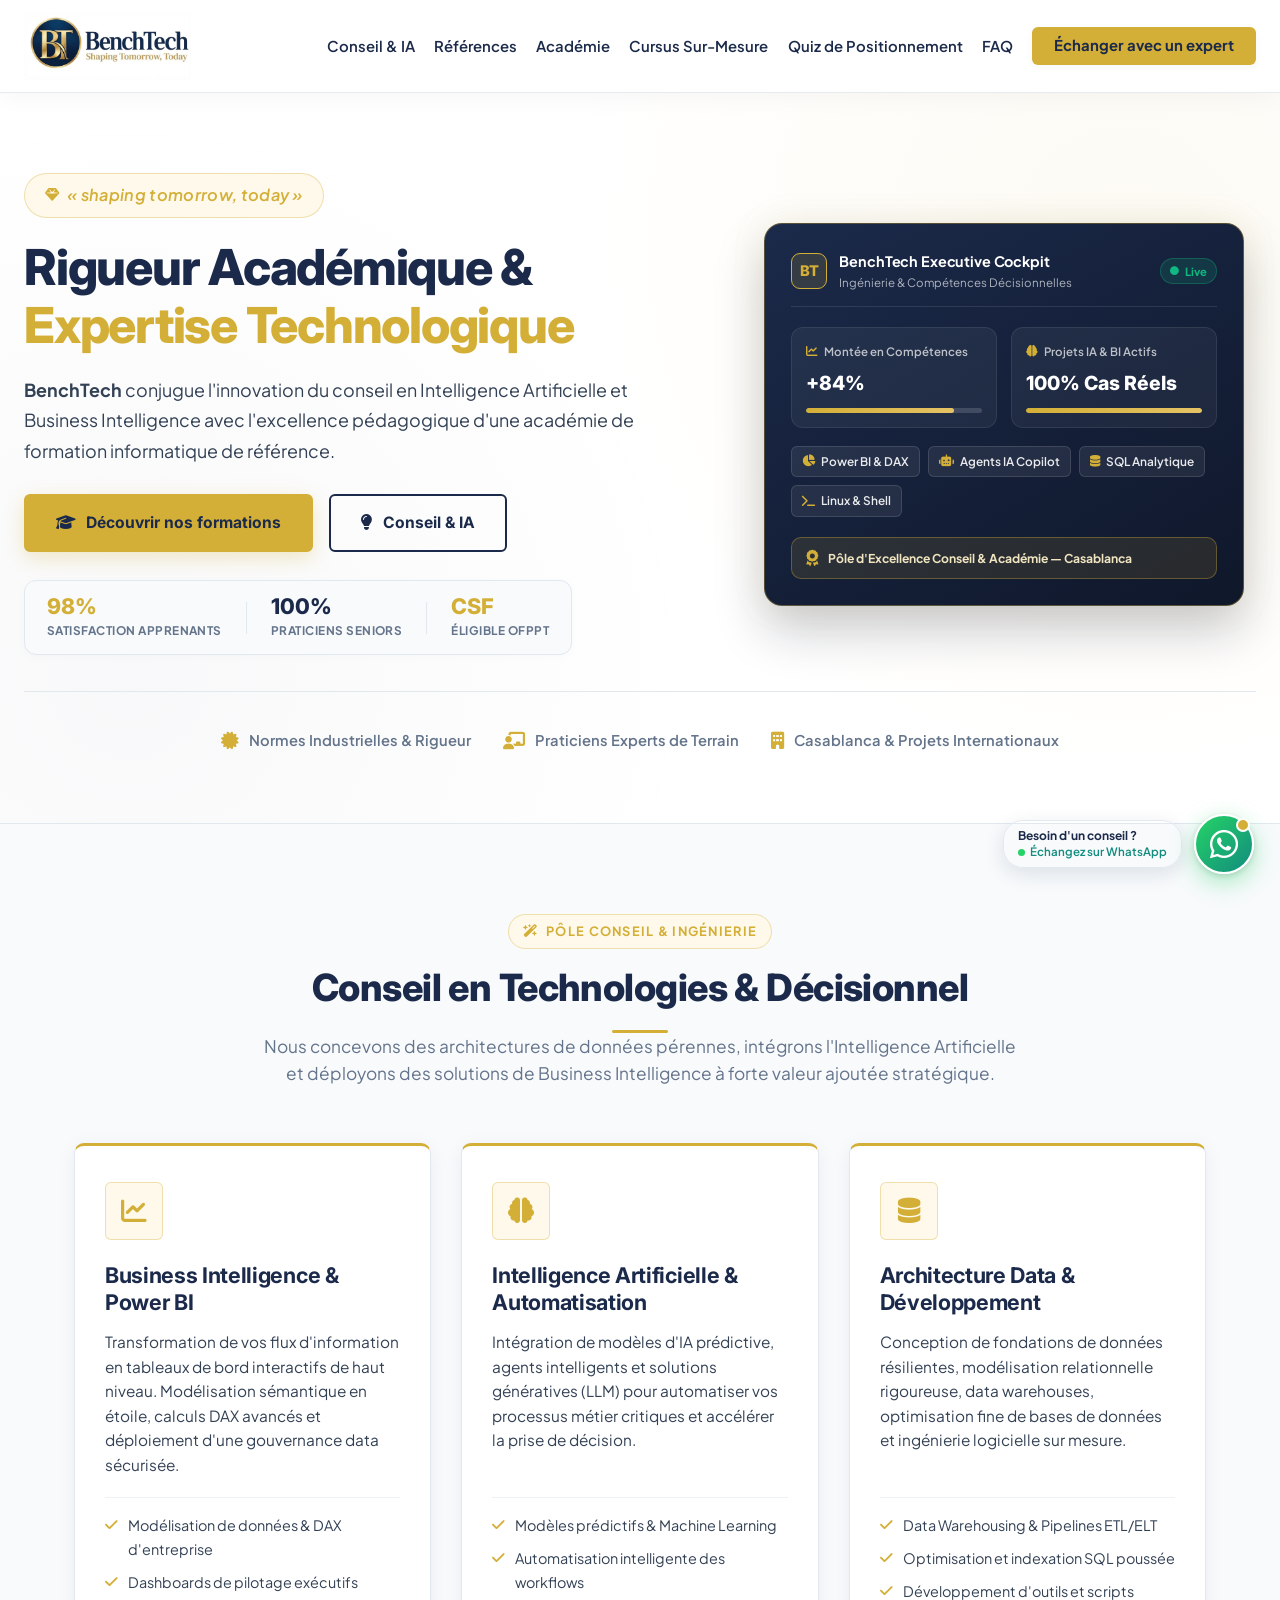
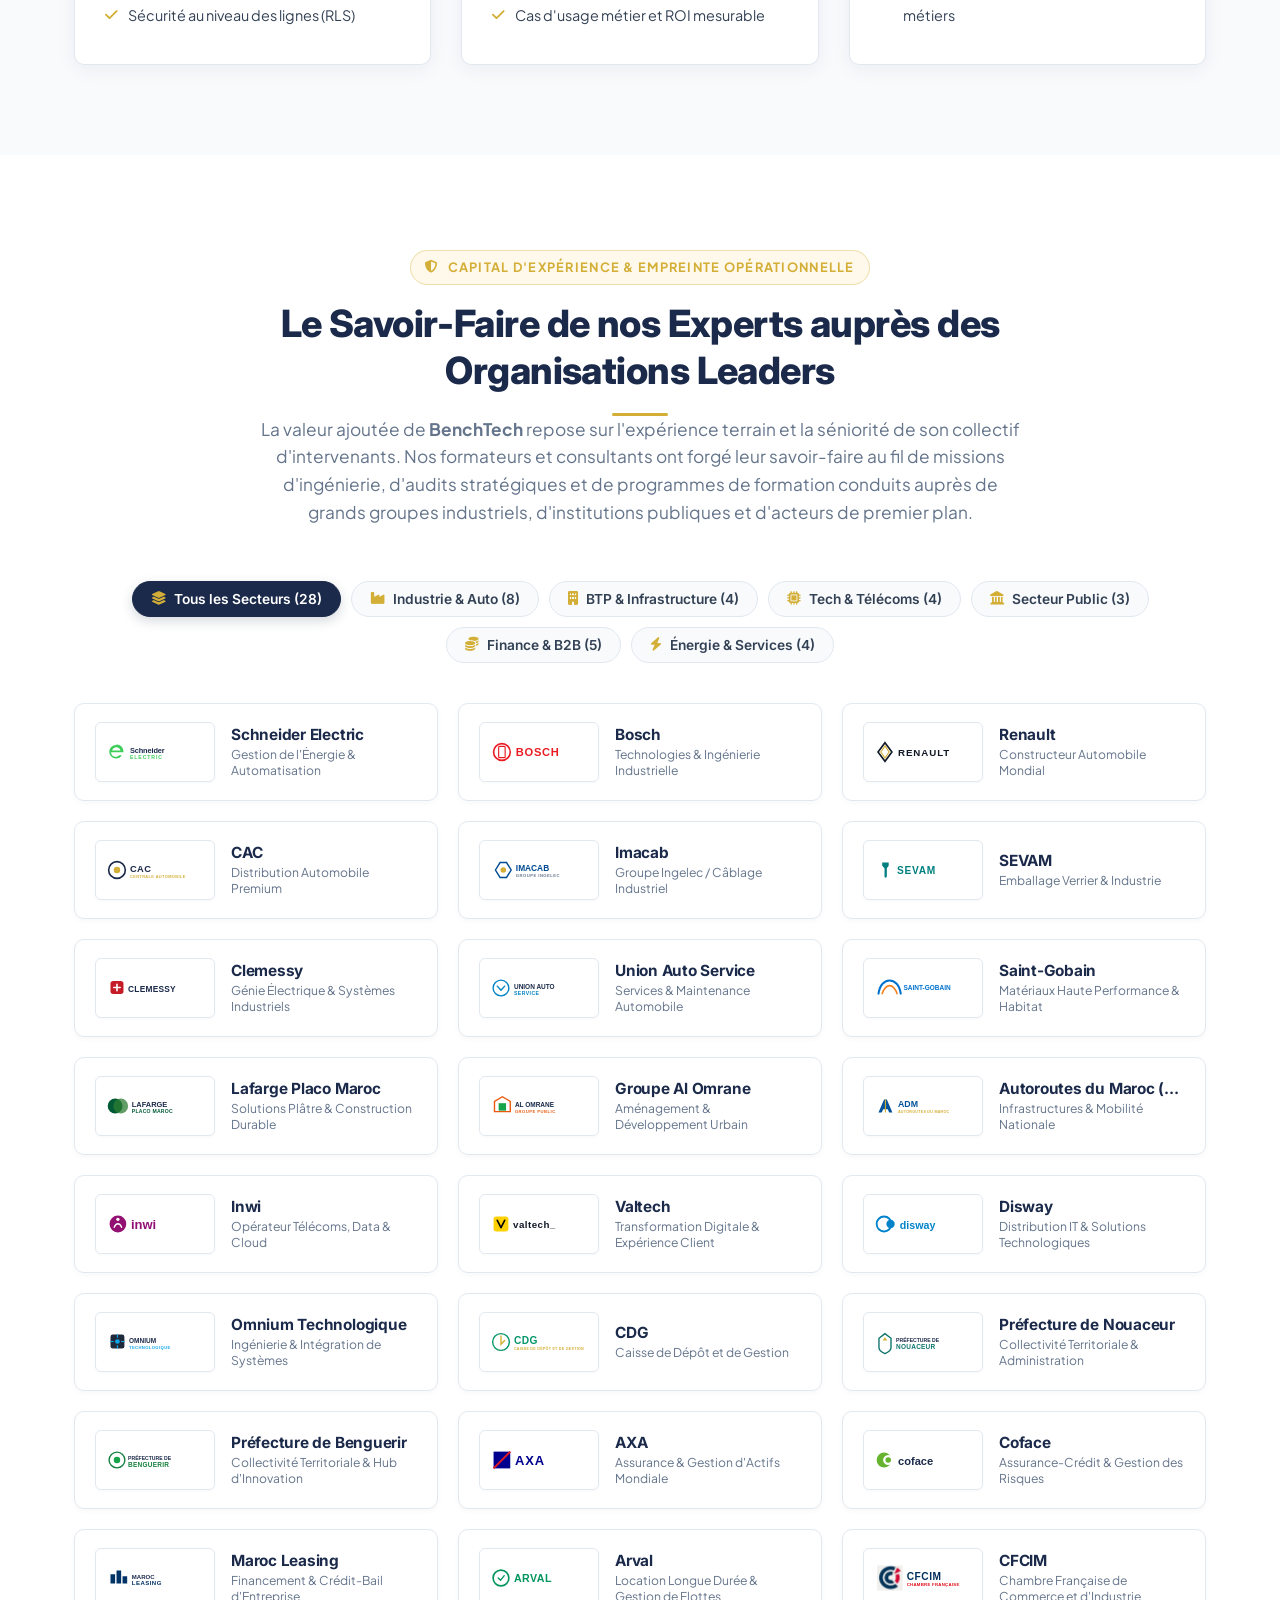
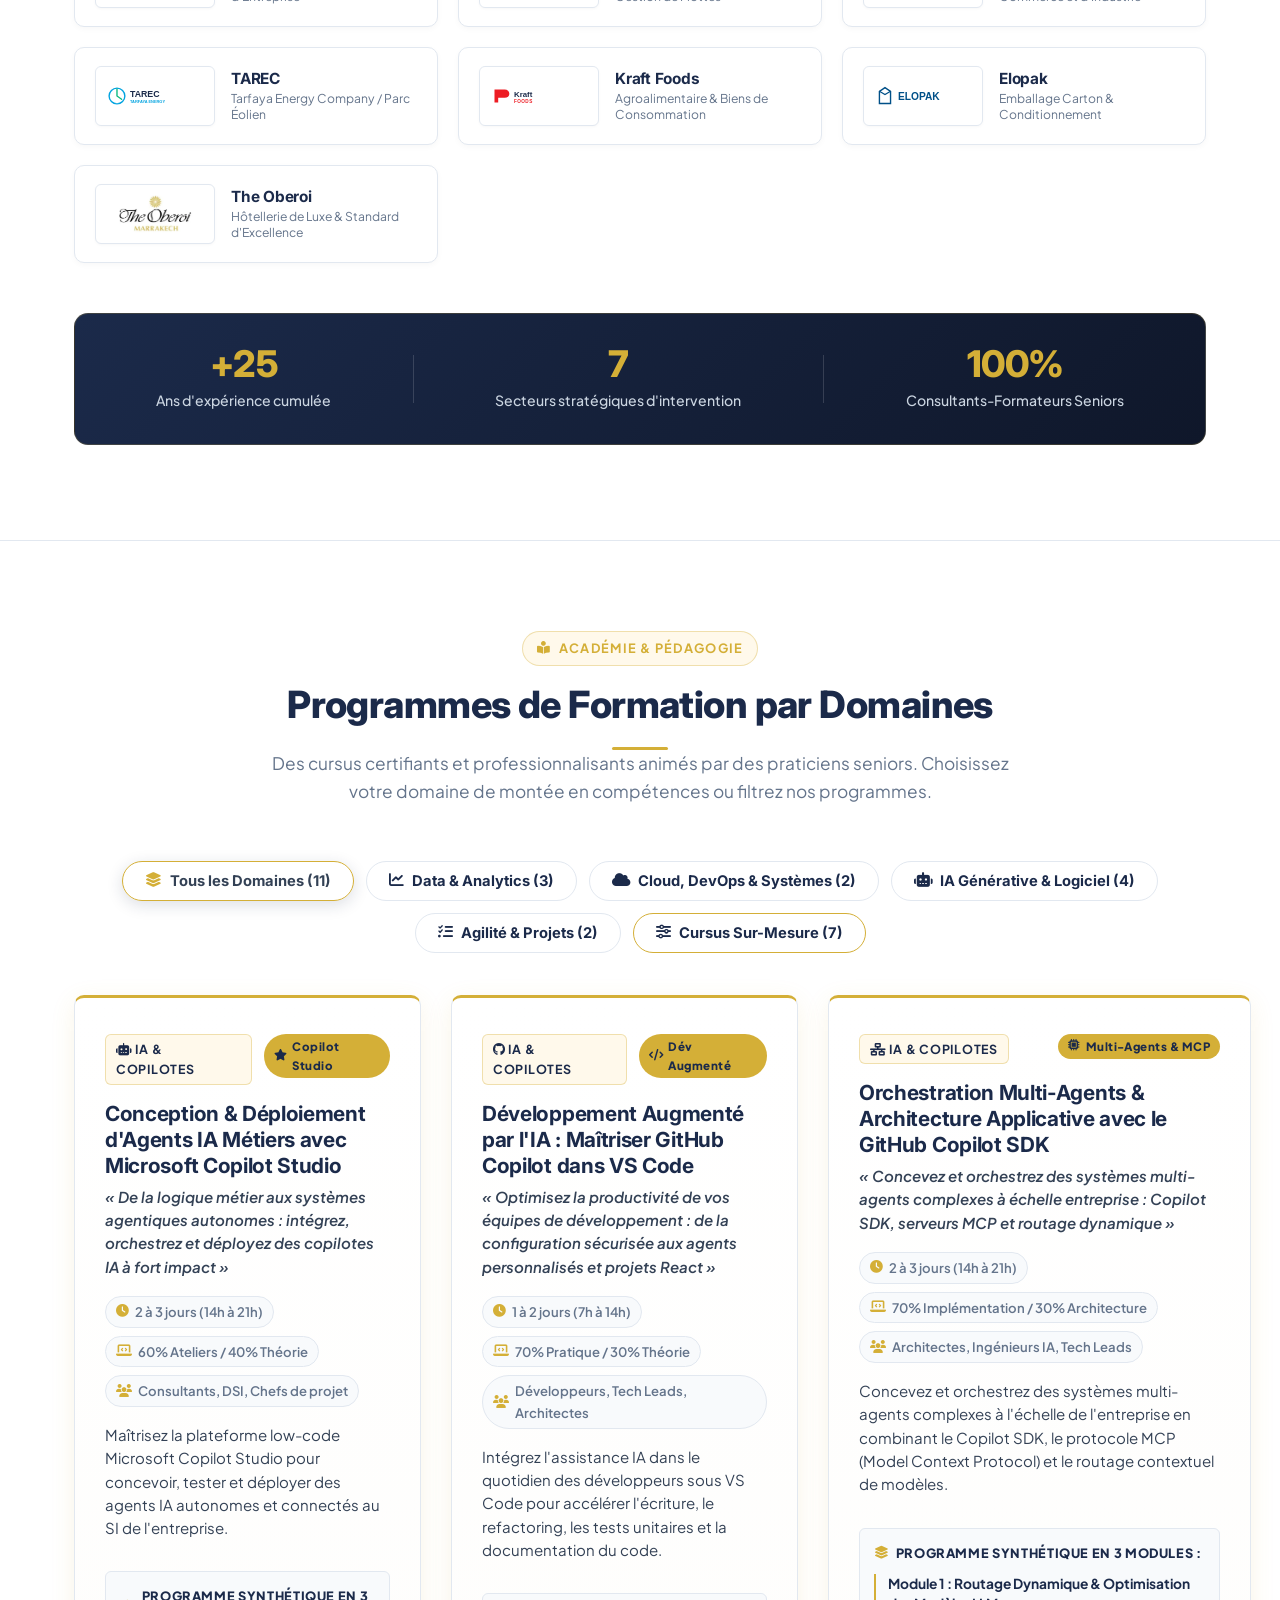
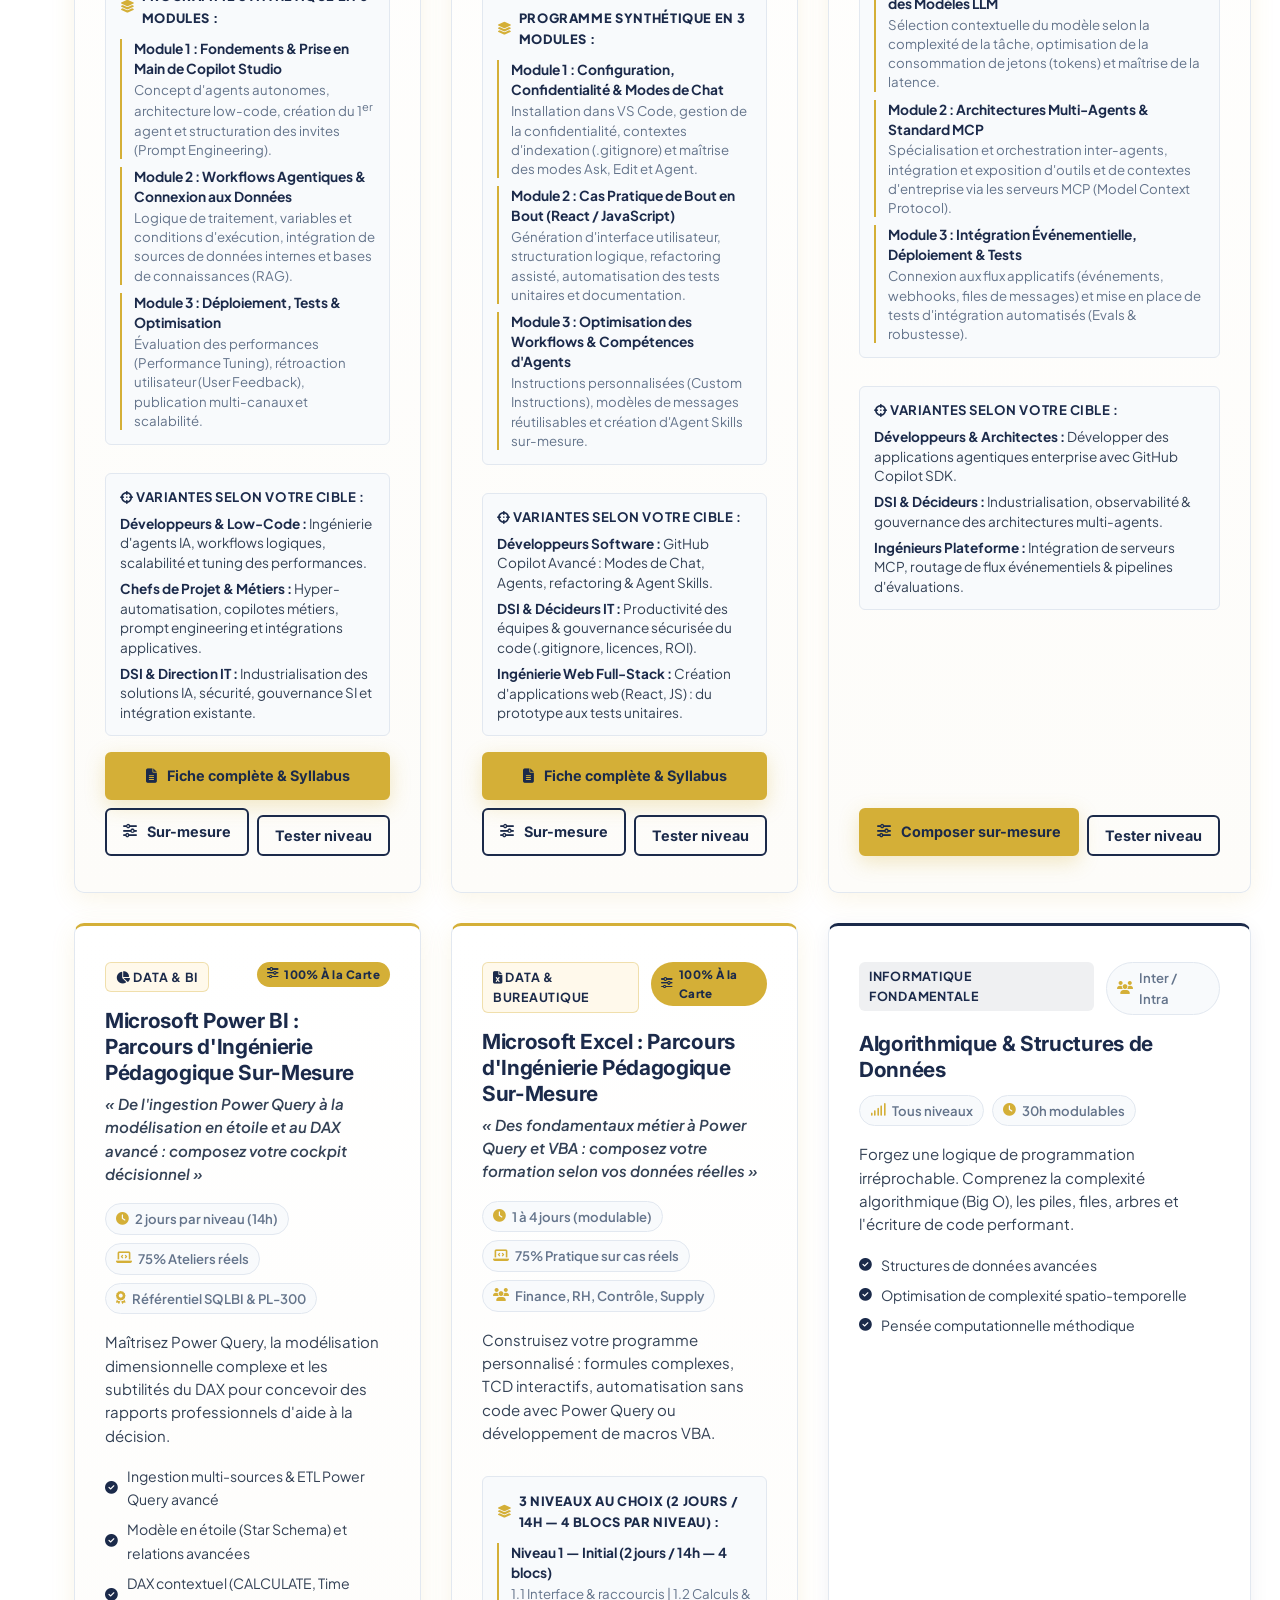
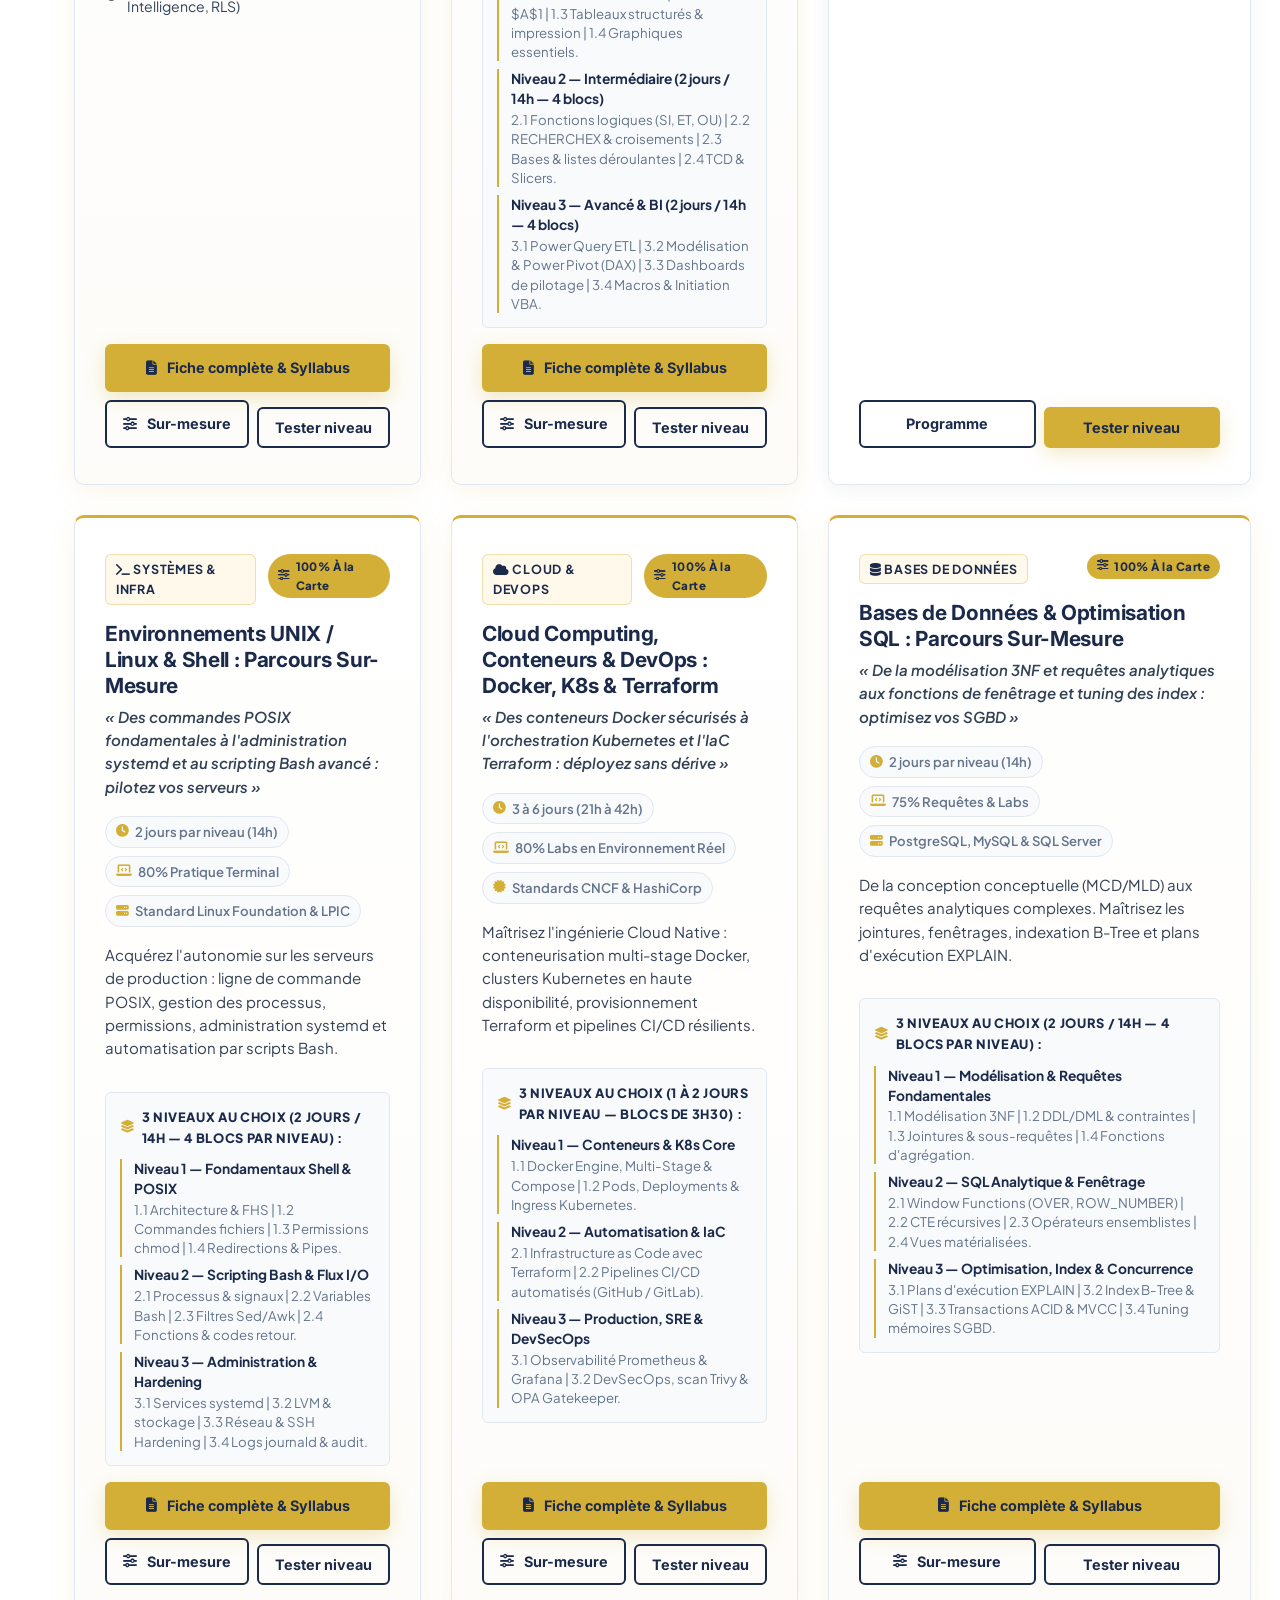
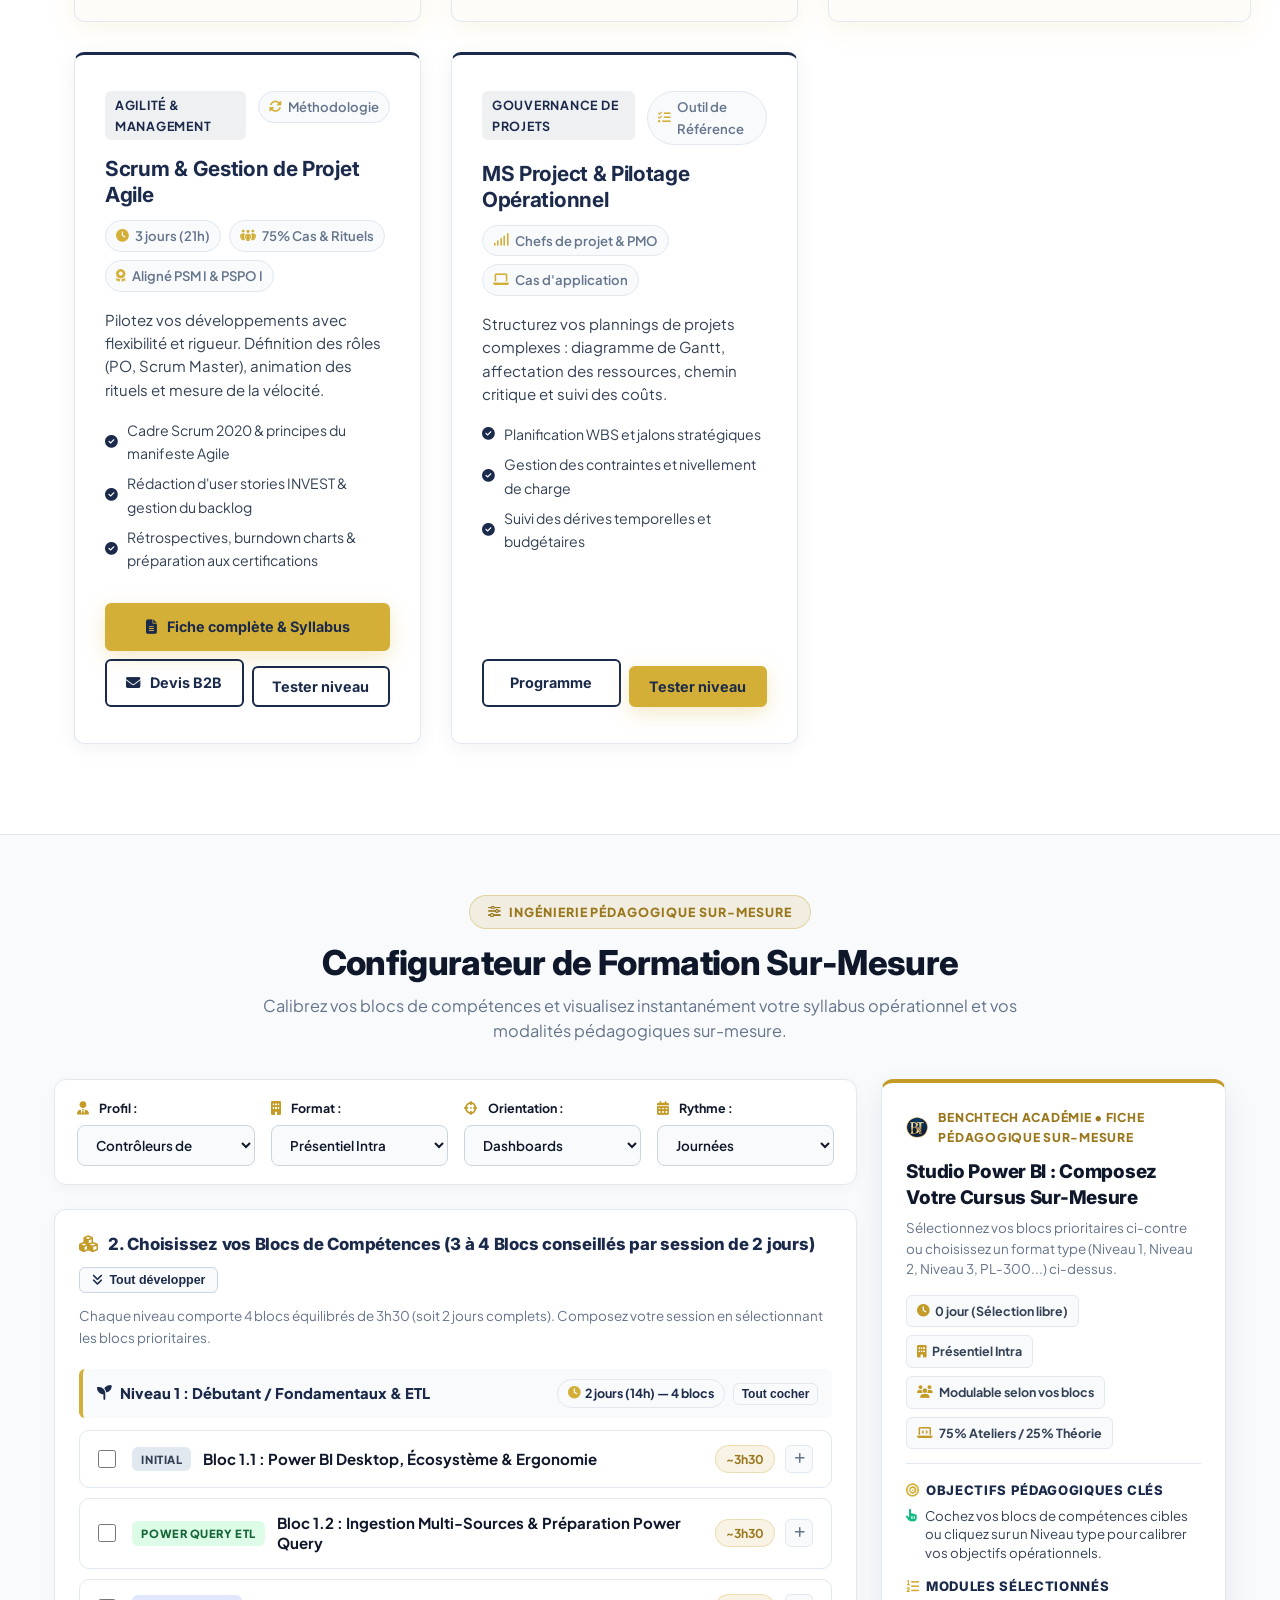
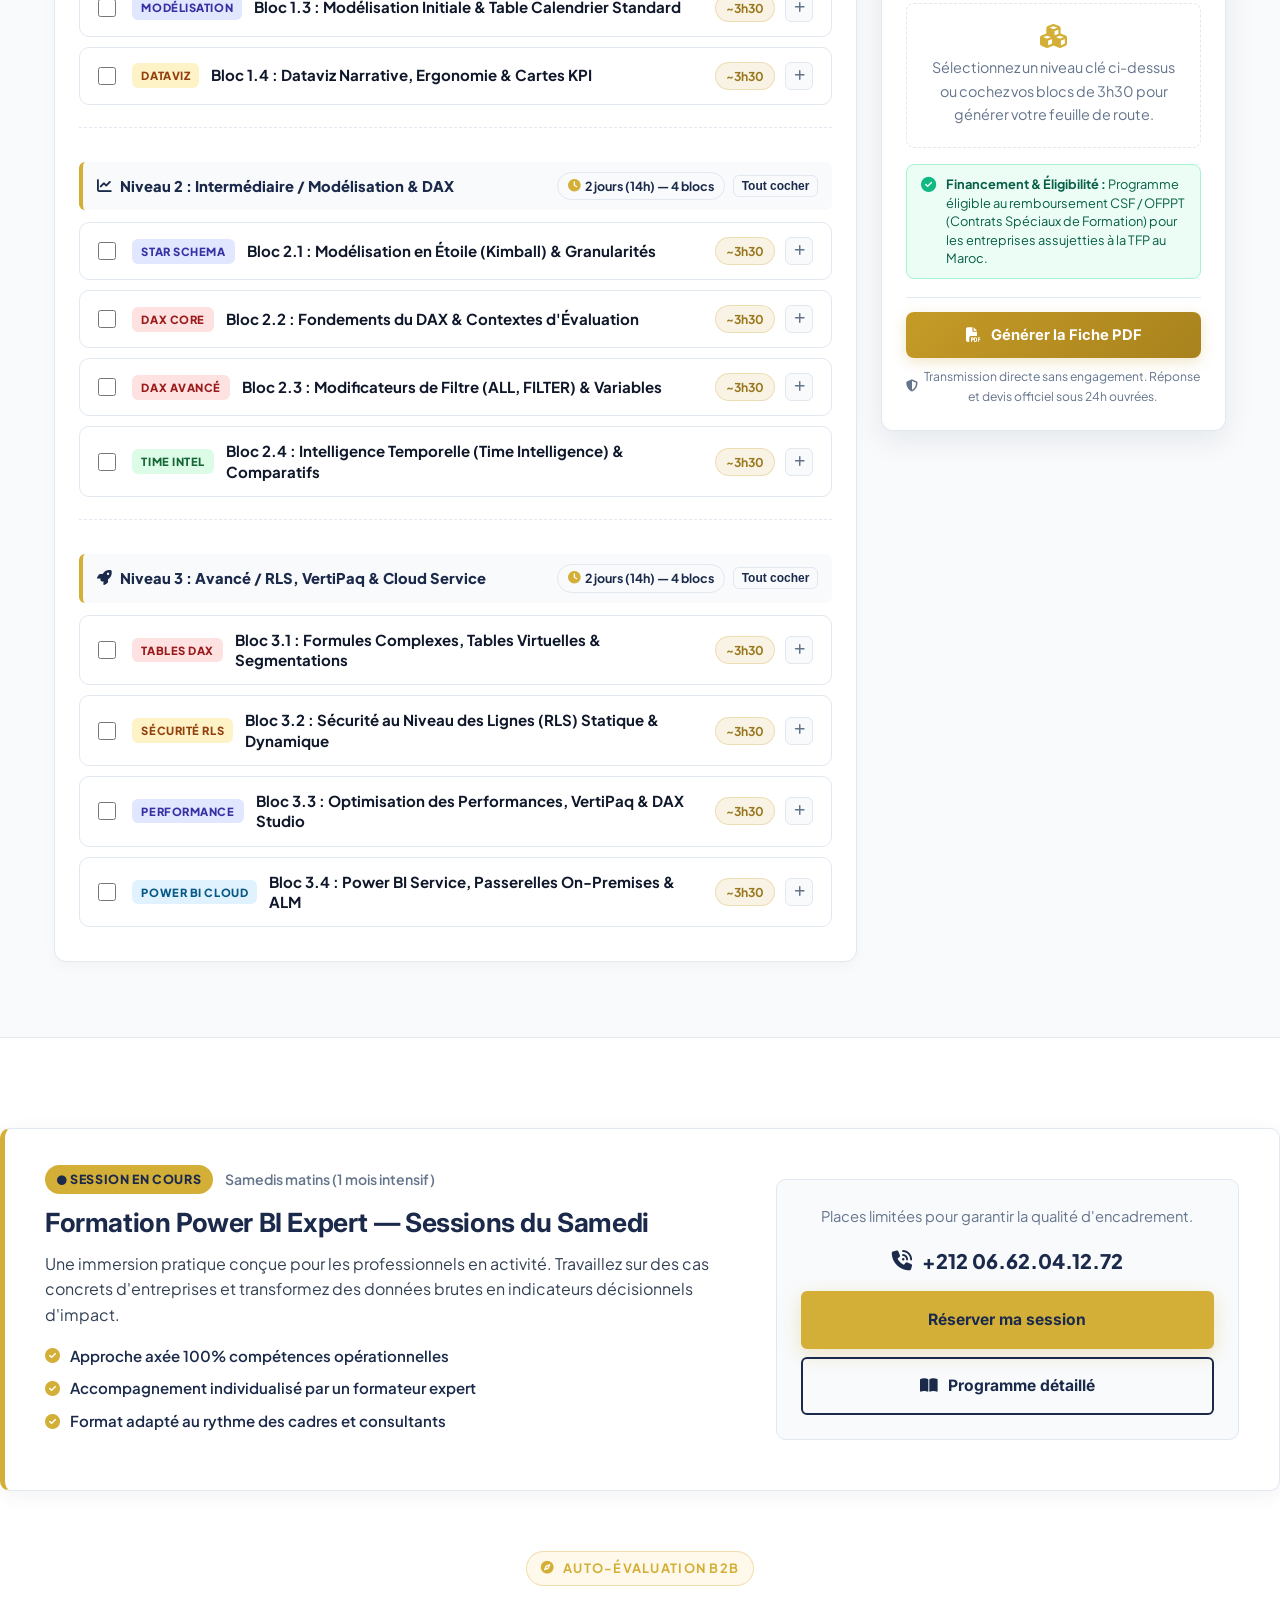
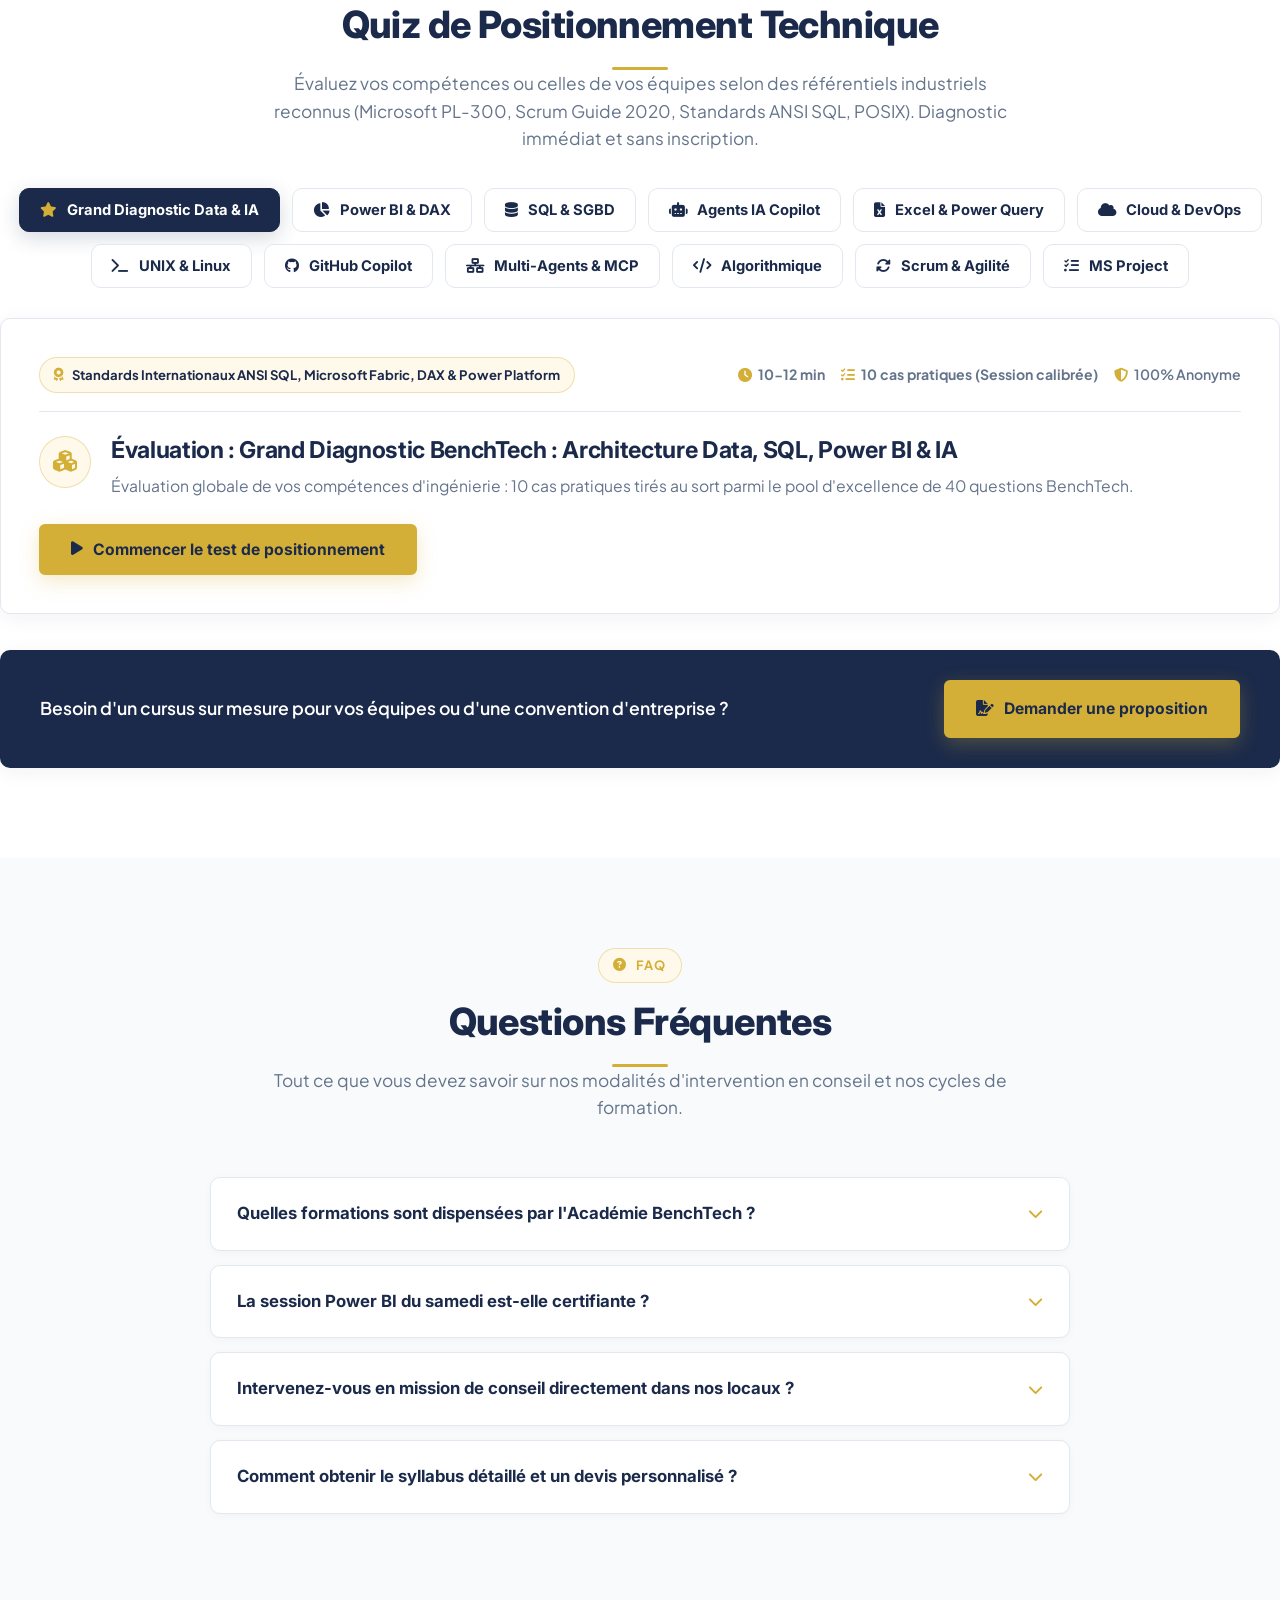
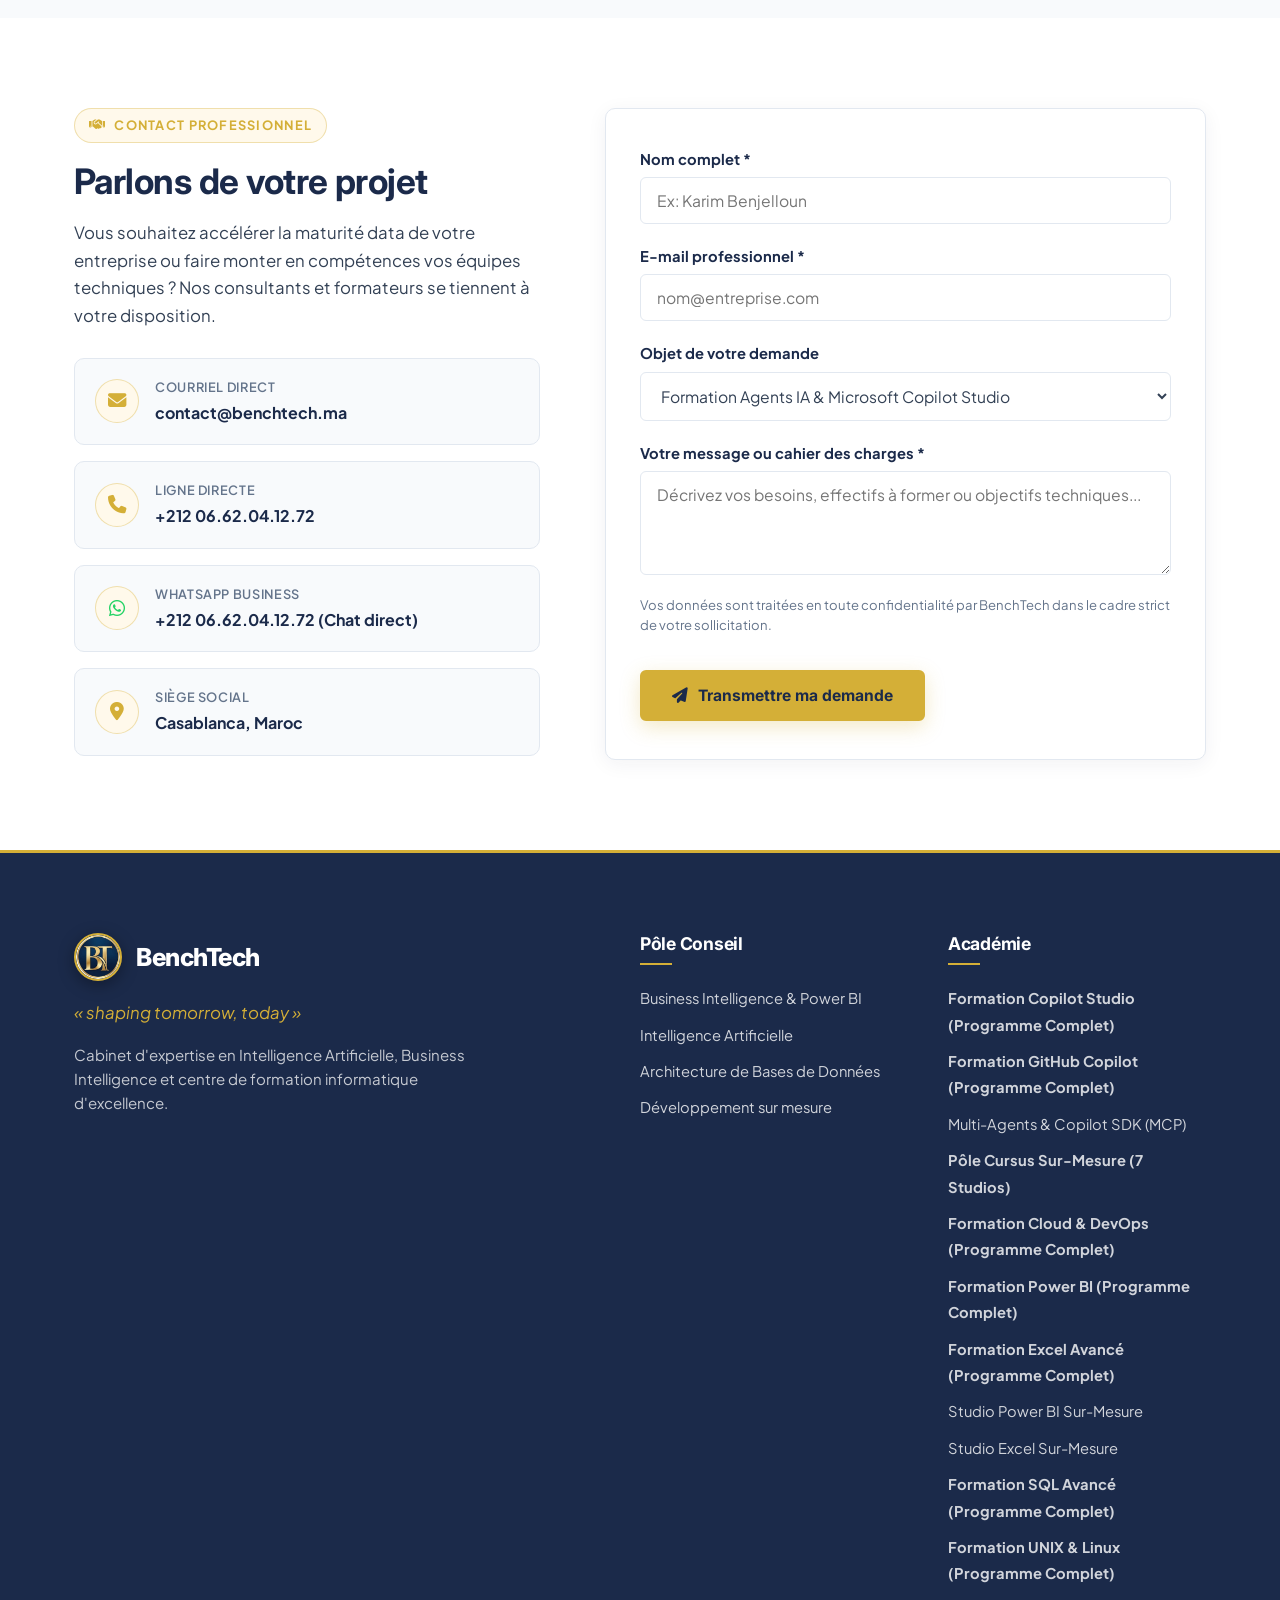
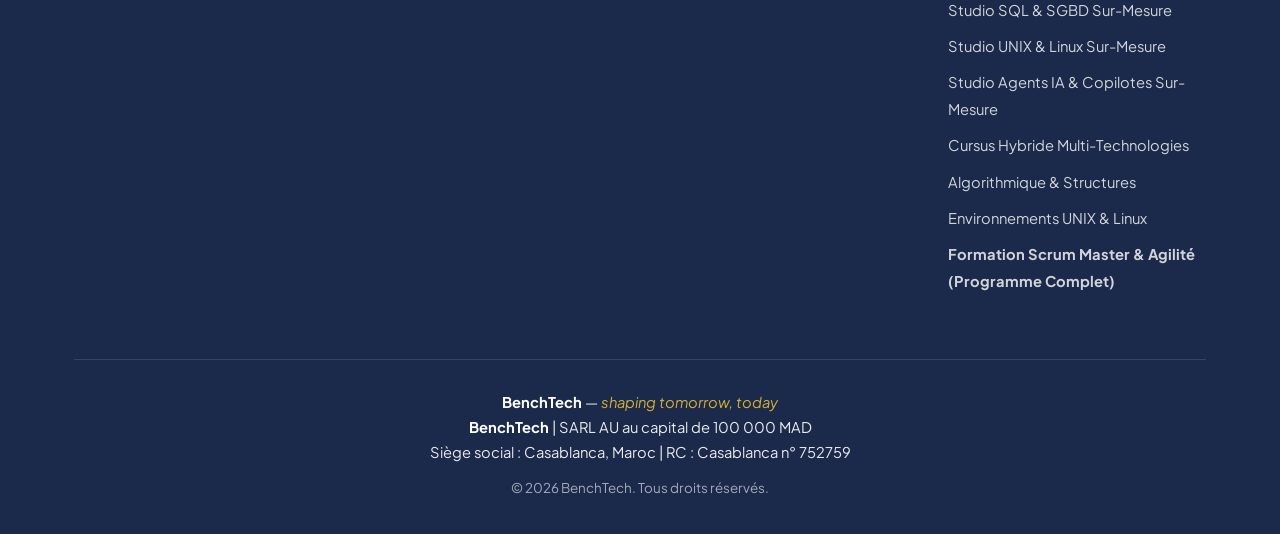
==== commit ef620384: "fix(studios): suppression de la preselection forcee Power BI Niveau 2 et ajout de la barre de format" ====
--- a/siteweb/index.html
+++ b/siteweb/index.html
@@ -1348,6 +1348,28 @@
 
                 <!-- 1. STUDIO POWER BI -->
                 <div id="powerbi-studio" class="powerbi-studio-section studio-panel active">
+                    <!-- Presets rapides en haut (2 jours / 14h par niveau) -->
+                    <div class="unix-presets-bar">
+                        <span class="preset-label"><i class="fas fa-wand-magic-sparkles"></i> Formats types (2 jours / 14h par niveau) :</span>
+                        <div class="preset-pills">
+                            <button type="button" class="preset-btn preset-btn-pbi" data-preset-pbi="niveau1">
+                                <i class="fas fa-seedling"></i> Niveau 1 : Fondamentaux &amp; ETL (2 jours / 14h)
+                            </button>
+                            <button type="button" class="preset-btn preset-btn-pbi" data-preset-pbi="niveau2">
+                                <i class="fas fa-cubes"></i> Niveau 2 : Modélisation &amp; DAX (2 jours / 14h)
+                            </button>
+                            <button type="button" class="preset-btn preset-btn-pbi" data-preset-pbi="niveau3">
+                                <i class="fas fa-shield-alt"></i> Niveau 3 : Avancé, RLS &amp; Cloud (2 jours / 14h)
+                            </button>
+                            <button type="button" class="preset-btn preset-btn-pbi" data-preset-pbi="pl300">
+                                <i class="fas fa-certificate"></i> Prépa PL-300 (4 jours / 28h)
+                            </button>
+                            <button type="button" class="preset-btn preset-btn-pbi" data-preset-pbi="integral">
+                                <i class="fas fa-graduation-cap"></i> Masterclass Intégrale (6 jours / 42h)
+                            </button>
+                        </div>
+                    </div>
+
                     <div class="powerbi-studio-grid">
                         <!-- Colonne Gauche : Sélecteur de Blocs & Options -->
                         <div class="powerbi-builder-col">
@@ -1547,15 +1569,15 @@
                                             </div>
                                             <div class="level-group-meta-wrap">
                                                 <span class="level-group-duration"><i class="fas fa-clock"></i> 2 jours (14h) — 4 blocs</span>
-                                                <button type="button" class="level-select-all-btn level-select-all-btn-pbi" data-target-level-pbi="2">Tout décocher</button>
-                                            </div>
-                                        </div>
-
-                                        <div class="block-item block-item-pbi checked" data-block-pbi="2.1">
+                                                <button type="button" class="level-select-all-btn level-select-all-btn-pbi" data-target-level-pbi="2">Tout cocher</button>
+                                            </div>
+                                        </div>
+
+                                        <div class="block-item block-item-pbi" data-block-pbi="2.1">
                                             <div class="block-header" role="button" tabindex="0" aria-expanded="false">
                                                 <div class="block-header-left">
                                                     <label class="block-checkbox-wrap" title="Sélectionner ce bloc pour le cursus">
-                                                        <input type="checkbox" class="block-toggle block-toggle-pbi" value="2.1" checked>
+                                                        <input type="checkbox" class="block-toggle block-toggle-pbi" value="2.1">
                                                         <span class="block-custom-check"></span>
                                                     </label>
                                                     <span class="block-badge inter">Star Schema</span>
@@ -1579,11 +1601,11 @@
                                             </div>
                                         </div>
 
-                                        <div class="block-item block-item-pbi checked" data-block-pbi="2.2">
+                                        <div class="block-item block-item-pbi" data-block-pbi="2.2">
                                             <div class="block-header" role="button" tabindex="0" aria-expanded="false">
                                                 <div class="block-header-left">
                                                     <label class="block-checkbox-wrap" title="Sélectionner ce bloc pour le cursus">
-                                                        <input type="checkbox" class="block-toggle block-toggle-pbi" value="2.2" checked>
+                                                        <input type="checkbox" class="block-toggle block-toggle-pbi" value="2.2">
                                                         <span class="block-custom-check"></span>
                                                     </label>
                                                     <span class="block-badge dax">DAX Core</span>
@@ -1607,11 +1629,11 @@
                                             </div>
                                         </div>
 
-                                        <div class="block-item block-item-pbi checked" data-block-pbi="2.3">
+                                        <div class="block-item block-item-pbi" data-block-pbi="2.3">
                                             <div class="block-header" role="button" tabindex="0" aria-expanded="false">
                                                 <div class="block-header-left">
                                                     <label class="block-checkbox-wrap" title="Sélectionner ce bloc pour le cursus">
-                                                        <input type="checkbox" class="block-toggle block-toggle-pbi" value="2.3" checked>
+                                                        <input type="checkbox" class="block-toggle block-toggle-pbi" value="2.3">
                                                         <span class="block-custom-check"></span>
                                                     </label>
                                                     <span class="block-badge dax">DAX Avancé</span>
@@ -1635,11 +1657,11 @@
                                             </div>
                                         </div>
 
-                                        <div class="block-item block-item-pbi checked" data-block-pbi="2.4">
+                                        <div class="block-item block-item-pbi" data-block-pbi="2.4">
                                             <div class="block-header" role="button" tabindex="0" aria-expanded="false">
                                                 <div class="block-header-left">
                                                     <label class="block-checkbox-wrap" title="Sélectionner ce bloc pour le cursus">
-                                                        <input type="checkbox" class="block-toggle block-toggle-pbi" value="2.4" checked>
+                                                        <input type="checkbox" class="block-toggle block-toggle-pbi" value="2.4">
                                                         <span class="block-custom-check"></span>
                                                     </label>
                                                     <span class="block-badge bi">Time Intel</span>
@@ -3563,7 +3585,7 @@
                                             </div>
                                             <div class="level-group-meta-wrap">
                                                 <span class="level-group-duration"><i class="fas fa-clock"></i> 1 jour (7h) — 2 blocs</span>
-                                                <button type="button" class="level-select-all-btn level-select-all-btn-cld" data-target-level-cld="1">Tout décocher</button>
+                                                <button type="button" class="level-select-all-btn level-select-all-btn-cld" data-target-level-cld="1">Tout cocher</button>
                                             </div>
                                         </div>
 
@@ -3572,7 +3594,7 @@
                                             <div class="block-header" role="button" tabindex="0" aria-expanded="false">
                                                 <div class="block-header-left">
                                                     <label class="block-checkbox-wrap" title="Sélectionner ce bloc pour le cursus">
-                                                        <input type="checkbox" class="block-toggle block-toggle-cld" value="1.1" checked>
+                                                        <input type="checkbox" class="block-toggle block-toggle-cld" value="1.1">
                                                         <span class="block-custom-check"></span>
                                                     </label>
                                                     <span class="block-badge initial">Docker &amp; Conteneurs</span>
@@ -3602,7 +3624,7 @@
                                             <div class="block-header" role="button" tabindex="0" aria-expanded="false">
                                                 <div class="block-header-left">
                                                     <label class="block-checkbox-wrap" title="Sélectionner ce bloc pour le cursus">
-                                                        <input type="checkbox" class="block-toggle block-toggle-cld" value="1.2" checked>
+                                                        <input type="checkbox" class="block-toggle block-toggle-cld" value="1.2">
                                                         <span class="block-custom-check"></span>
                                                     </label>
                                                     <span class="block-badge bi">Kubernetes Core</span>
@@ -3636,7 +3658,7 @@
                                             </div>
                                             <div class="level-group-meta-wrap">
                                                 <span class="level-group-duration"><i class="fas fa-clock"></i> 1 jour (7h) — 2 blocs</span>
-                                                <button type="button" class="level-select-all-btn level-select-all-btn-cld" data-target-level-cld="2">Tout décocher</button>
+                                                <button type="button" class="level-select-all-btn level-select-all-btn-cld" data-target-level-cld="2">Tout cocher</button>
                                             </div>
                                         </div>
 
@@ -3645,7 +3667,7 @@
                                             <div class="block-header" role="button" tabindex="0" aria-expanded="false">
                                                 <div class="block-header-left">
                                                     <label class="block-checkbox-wrap" title="Sélectionner ce bloc pour le cursus">
-                                                        <input type="checkbox" class="block-toggle block-toggle-cld" value="2.1" checked>
+                                                        <input type="checkbox" class="block-toggle block-toggle-cld" value="2.1">
                                                         <span class="block-custom-check"></span>
                                                     </label>
                                                     <span class="block-badge bi">Terraform IaC</span>
@@ -3675,7 +3697,7 @@
                                             <div class="block-header" role="button" tabindex="0" aria-expanded="false">
                                                 <div class="block-header-left">
                                                     <label class="block-checkbox-wrap" title="Sélectionner ce bloc pour le cursus">
-                                                        <input type="checkbox" class="block-toggle block-toggle-cld" value="2.2" checked>
+                                                        <input type="checkbox" class="block-toggle block-toggle-cld" value="2.2">
                                                         <span class="block-custom-check"></span>
                                                     </label>
                                                     <span class="block-badge initial">CI/CD Automation</span>
@@ -6406,13 +6428,13 @@
 
             // Fallback si aucun bloc n'est coché
             if (selectedBlockIds.length === 0) {
-                if (titleEl) titleEl.textContent = 'Formation Power BI Sur-Mesure — Aucun bloc sélectionné';
-                if (subtitleEl) subtitleEl.textContent = 'Conseil : cochez 3 à 4 blocs pour un parcours de 2 jours, ou utilisez un format type ci-dessus.';
-                if (durationEl) durationEl.textContent = '0 jour — 0 heure';
-                if (ratioEl) ratioEl.textContent = '—';
-                if (levelEl) levelEl.textContent = '—';
-                if (objectivesListEl) objectivesListEl.innerHTML = '<li><i class="fas fa-mouse-pointer" aria-hidden="true"></i> Aucun bloc sélectionné. Cochez vos blocs ou choisissez un format type.</li>';
-                if (modulesContainerEl) modulesContainerEl.innerHTML = '';
+                if (titleEl) titleEl.textContent = 'Studio Power BI : Composez Votre Cursus Sur-Mesure';
+                if (subtitleEl) subtitleEl.textContent = 'Sélectionnez vos blocs prioritaires ci-contre ou choisissez un format type (Niveau 1, Niveau 2, Niveau 3, PL-300...) ci-dessus.';
+                if (durationEl) durationEl.textContent = '0 jour (Sélection libre)';
+                if (ratioEl) ratioEl.textContent = '75% Ateliers / 25% Théorie';
+                if (levelEl) levelEl.textContent = 'Modulable selon vos blocs';
+                if (objectivesListEl) objectivesListEl.innerHTML = '<li><i class="fas fa-hand-pointer" aria-hidden="true"></i> Cochez vos blocs de compétences cibles ou cliquez sur un Niveau type pour calibrer vos objectifs opérationnels.</li>';
+                if (modulesContainerEl) modulesContainerEl.innerHTML = '<div class="syllabus-empty-hint" style="padding: 20px; text-align: center; color: var(--text-muted); font-size: 0.9rem; border: 1px dashed var(--border-color); border-radius: 8px;"><i class="fas fa-cubes" style="font-size: 1.5rem; color: var(--color-magician); margin-bottom: 8px; display: block;"></i>Sélectionnez un niveau clé ci-dessus ou cochez vos blocs de 3h30 pour générer votre feuille de route.</div>';
                 return;
             }
 
@@ -8718,13 +8740,13 @@
             const profileSelect = document.getElementById('cld-profile-select');
 
             if (selectedBlockIds.length === 0) {
-                if (titleEl) titleEl.textContent = 'Formation Cloud & DevOps Sur-Mesure — Aucun bloc sélectionné';
-                if (subtitleEl) subtitleEl.textContent = 'Conseil : cochez 3 à 4 blocs pour un parcours de 2 jours, ou utilisez un format type ci-dessus.';
-                if (durationEl) durationEl.textContent = '0 jour — 0 heure';
-                if (ratioEl) ratioEl.textContent = '—';
-                if (levelEl) levelEl.textContent = '—';
-                if (objectivesListEl) objectivesListEl.innerHTML = '<li><i class="fas fa-mouse-pointer" aria-hidden="true"></i> Aucun bloc sélectionné. Cochez vos blocs ou choisissez un format type.</li>';
-                if (modulesContainerEl) modulesContainerEl.innerHTML = '';
+                if (titleEl) titleEl.textContent = 'Studio Cloud & DevOps : Composez Votre Cursus Sur-Mesure';
+                if (subtitleEl) subtitleEl.textContent = 'Sélectionnez vos blocs prioritaires ci-contre ou choisissez un format type (Conteneurs, IaC & CI/CD, DevSecOps...) ci-dessus.';
+                if (durationEl) durationEl.textContent = '0 jour (Sélection libre)';
+                if (ratioEl) ratioEl.textContent = '80% Labs / 20% Architecture';
+                if (levelEl) levelEl.textContent = 'Modulable selon vos blocs';
+                if (objectivesListEl) objectivesListEl.innerHTML = '<li><i class="fas fa-hand-pointer" aria-hidden="true"></i> Cochez vos blocs de compétences cibles ou cliquez sur un Niveau type pour calibrer vos objectifs opérationnels.</li>';
+                if (modulesContainerEl) modulesContainerEl.innerHTML = '<div class="syllabus-empty-hint" style="padding: 20px; text-align: center; color: var(--text-muted); font-size: 0.9rem; border: 1px dashed var(--border-color); border-radius: 8px;"><i class="fas fa-cubes" style="font-size: 1.5rem; color: var(--color-magician); margin-bottom: 8px; display: block;"></i>Sélectionnez un format type ci-dessus ou cochez vos blocs de 3h30 pour générer votre feuille de route.</div>';
                 return;
             }
 
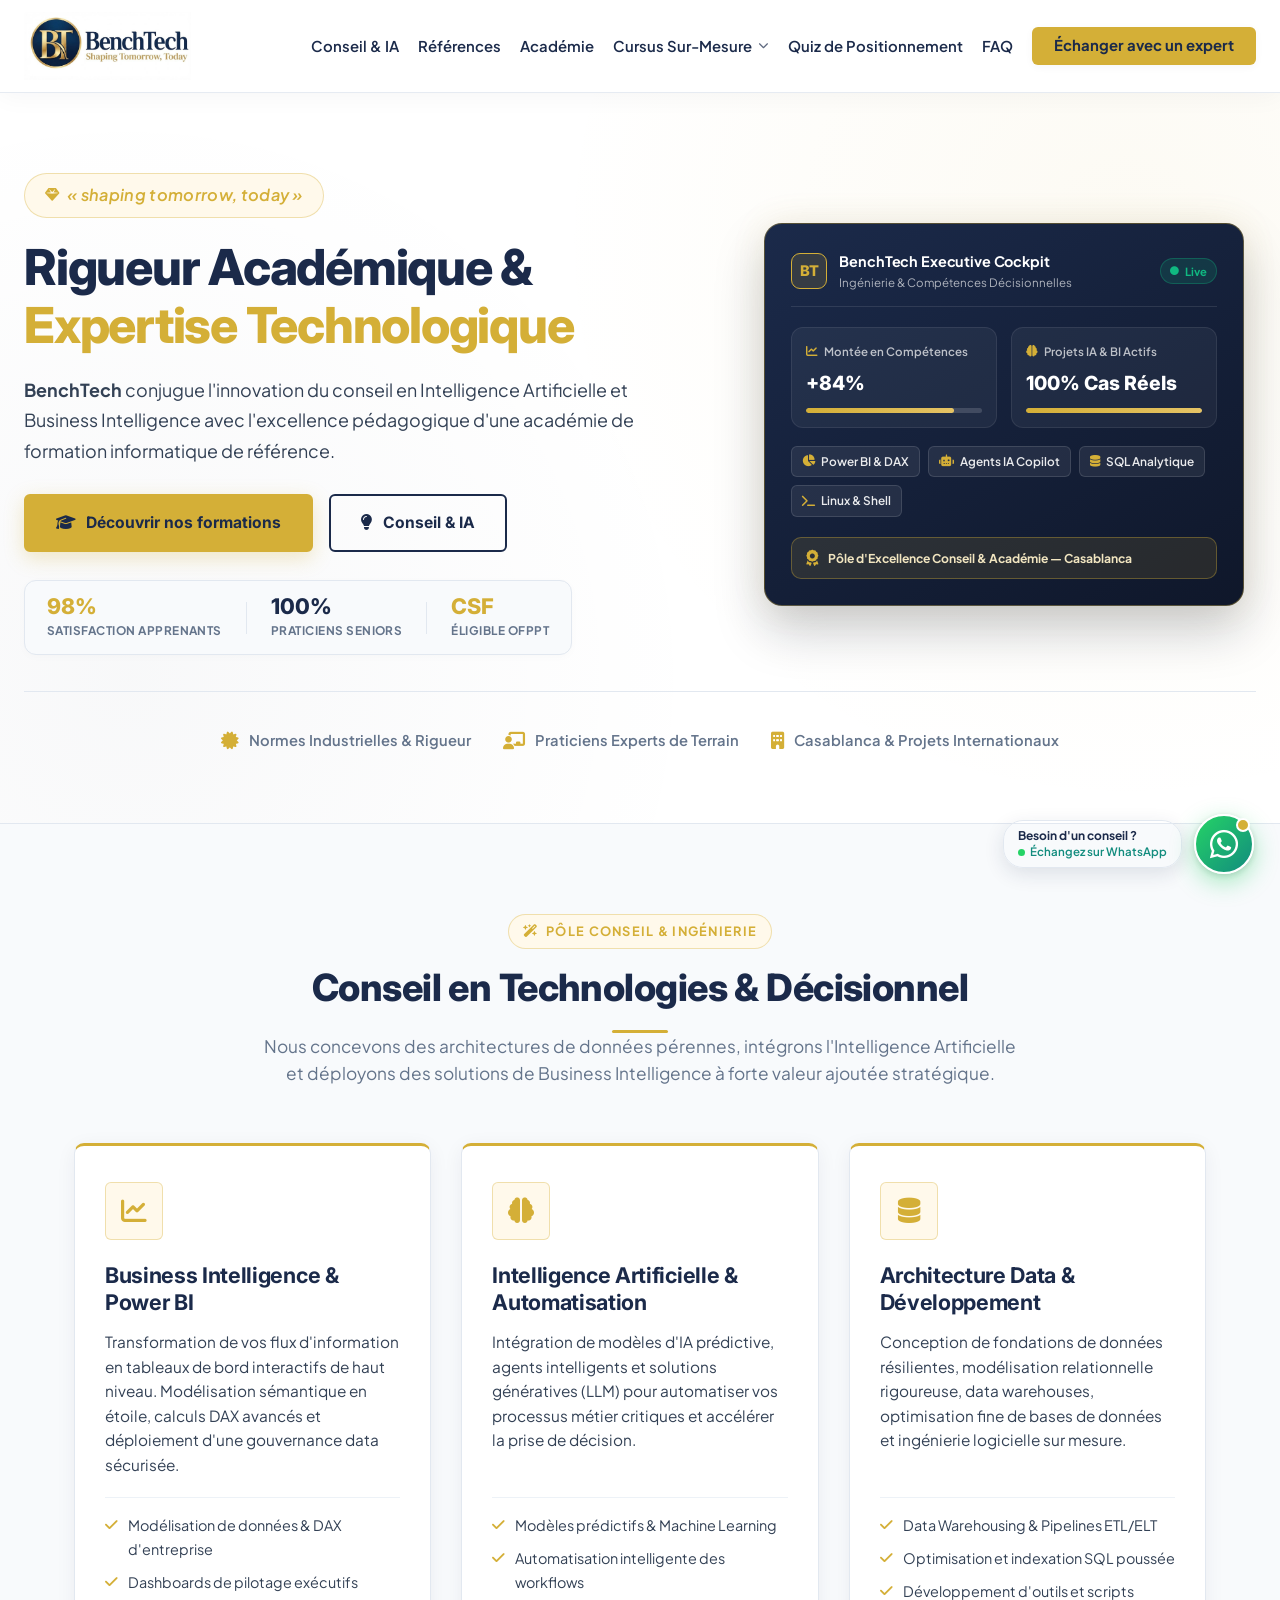
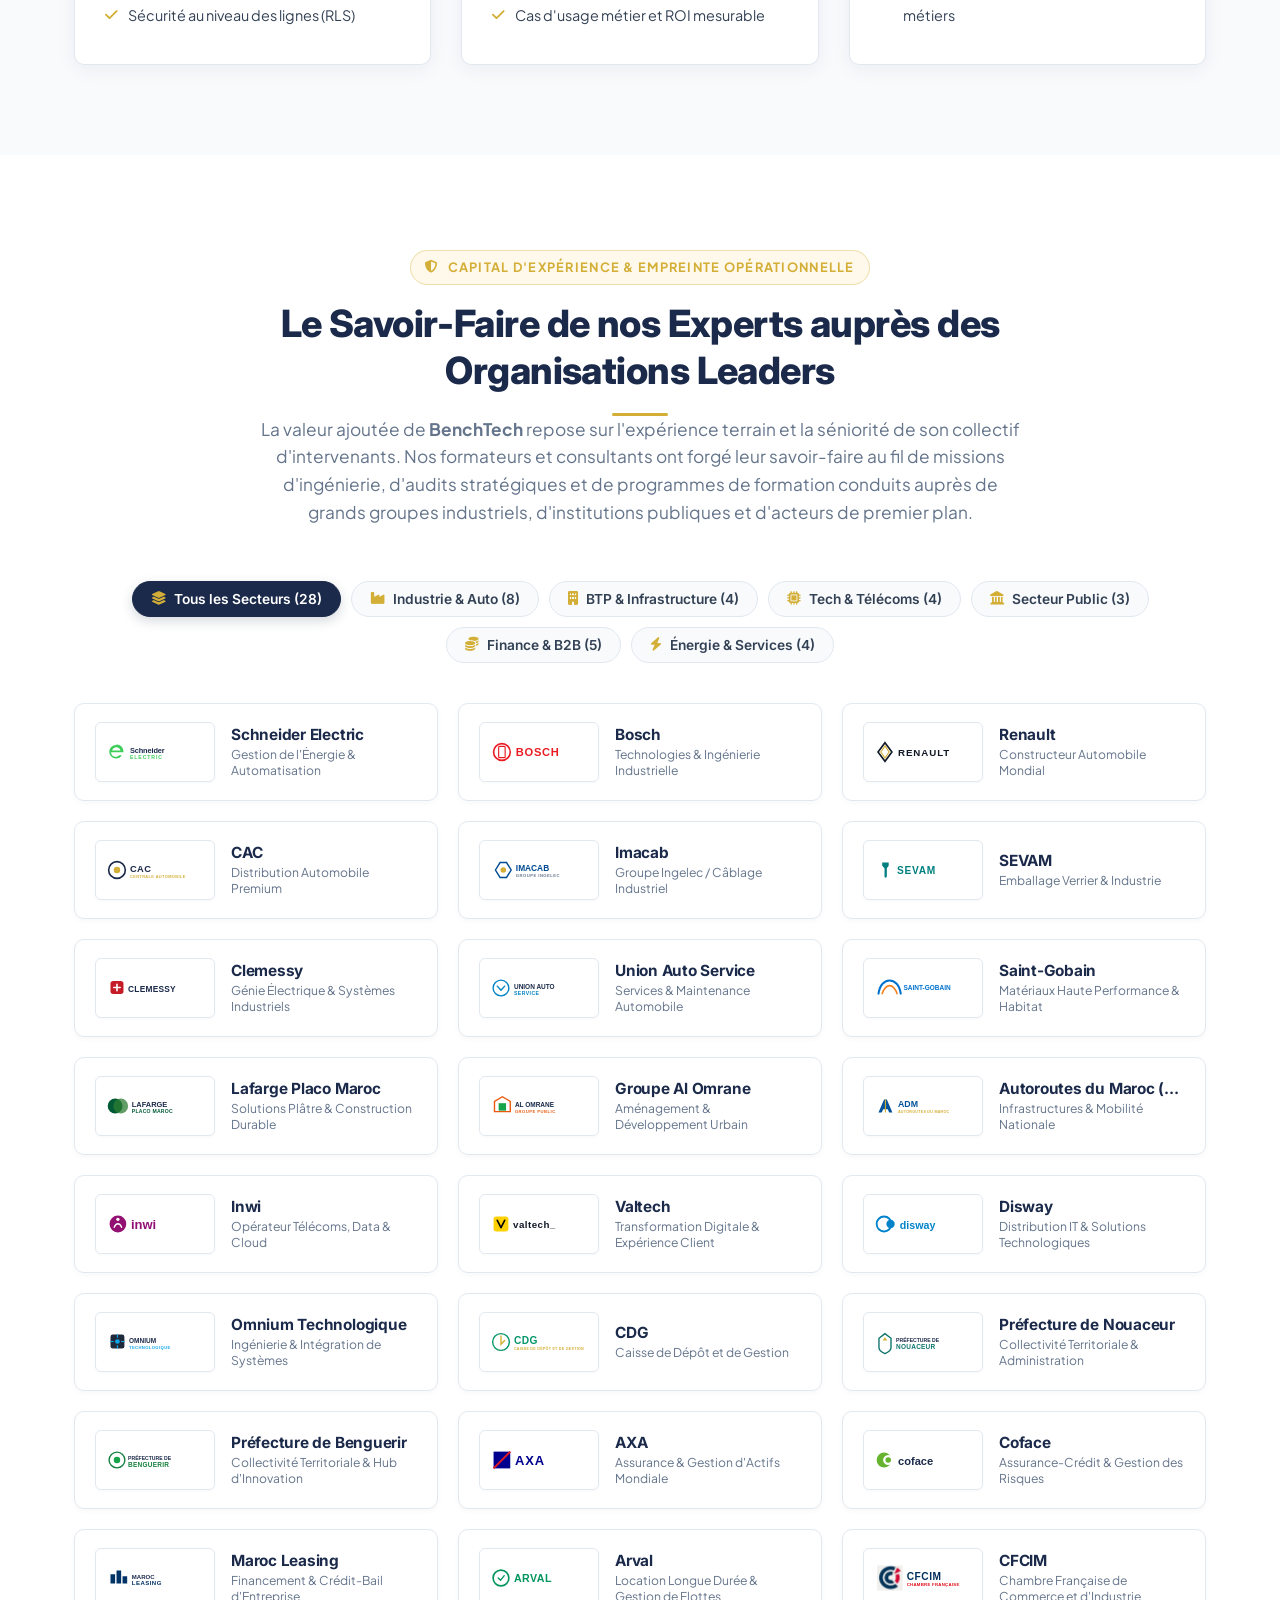
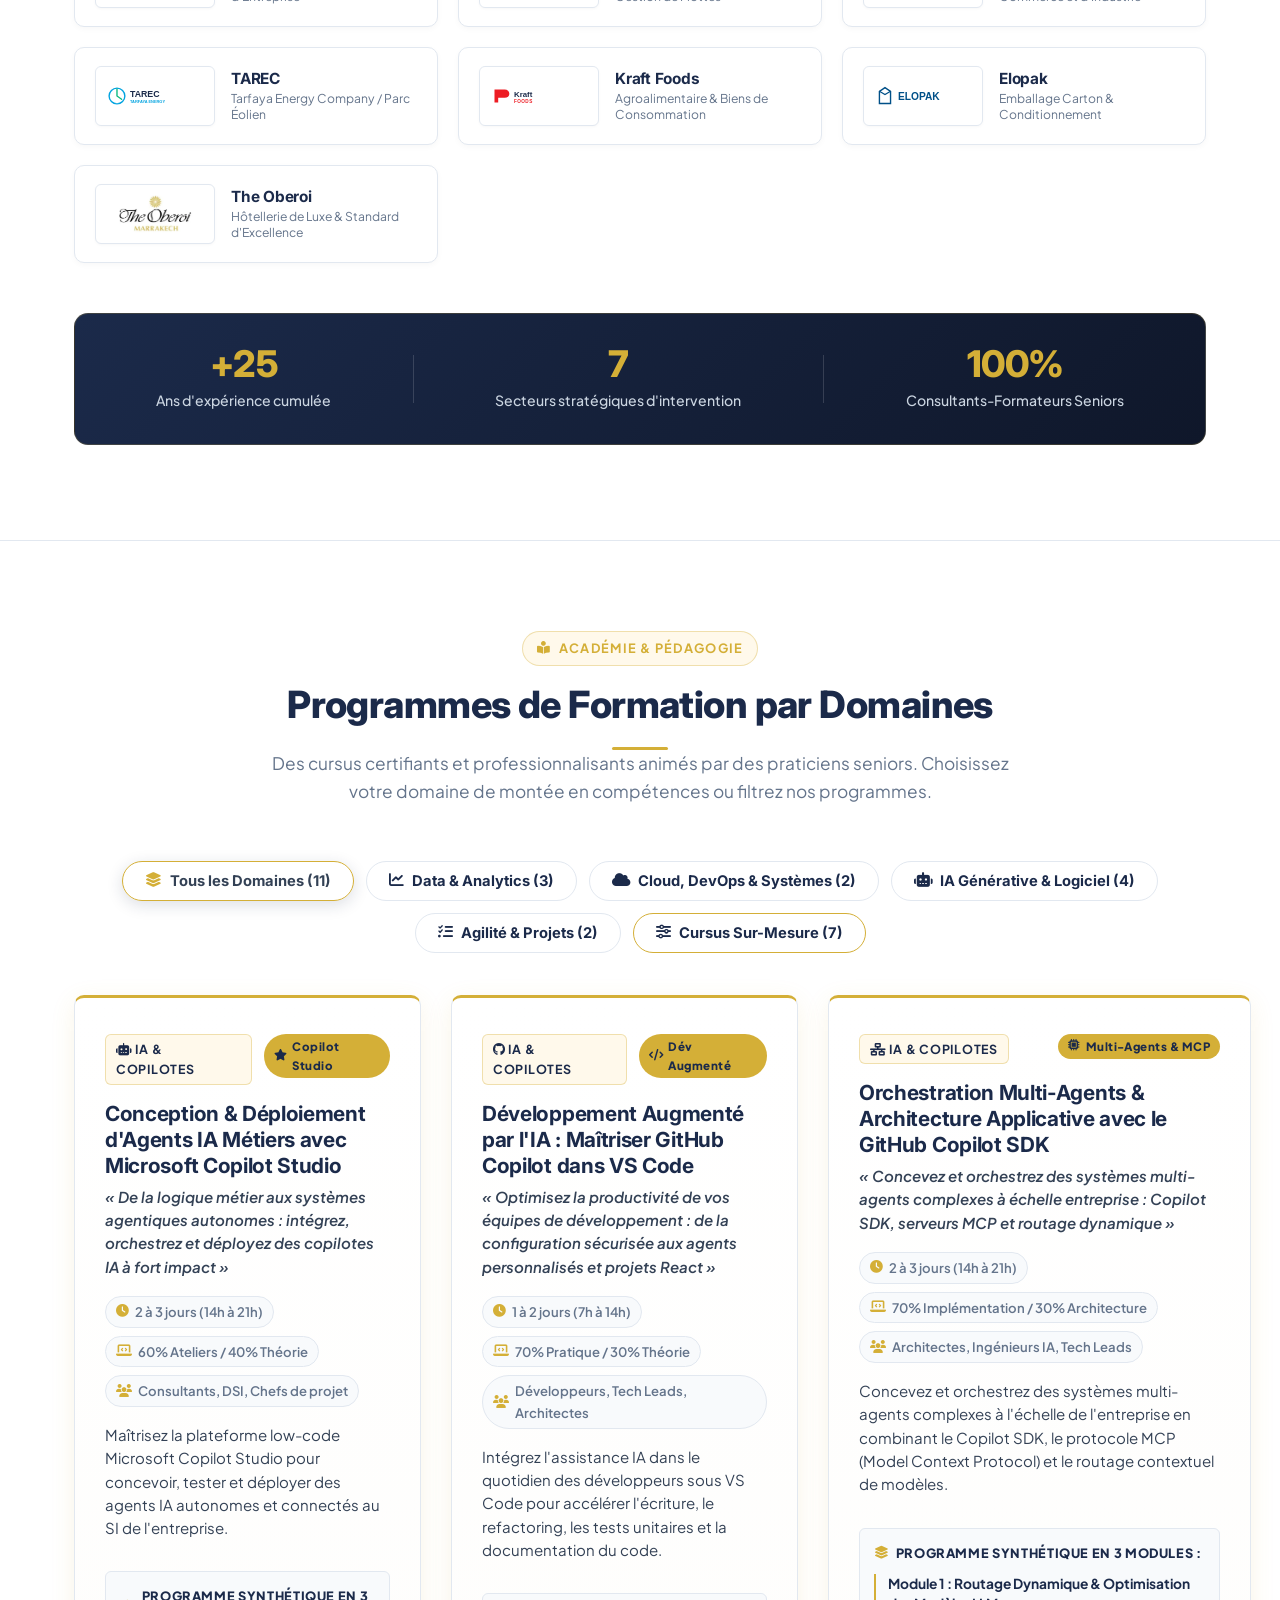
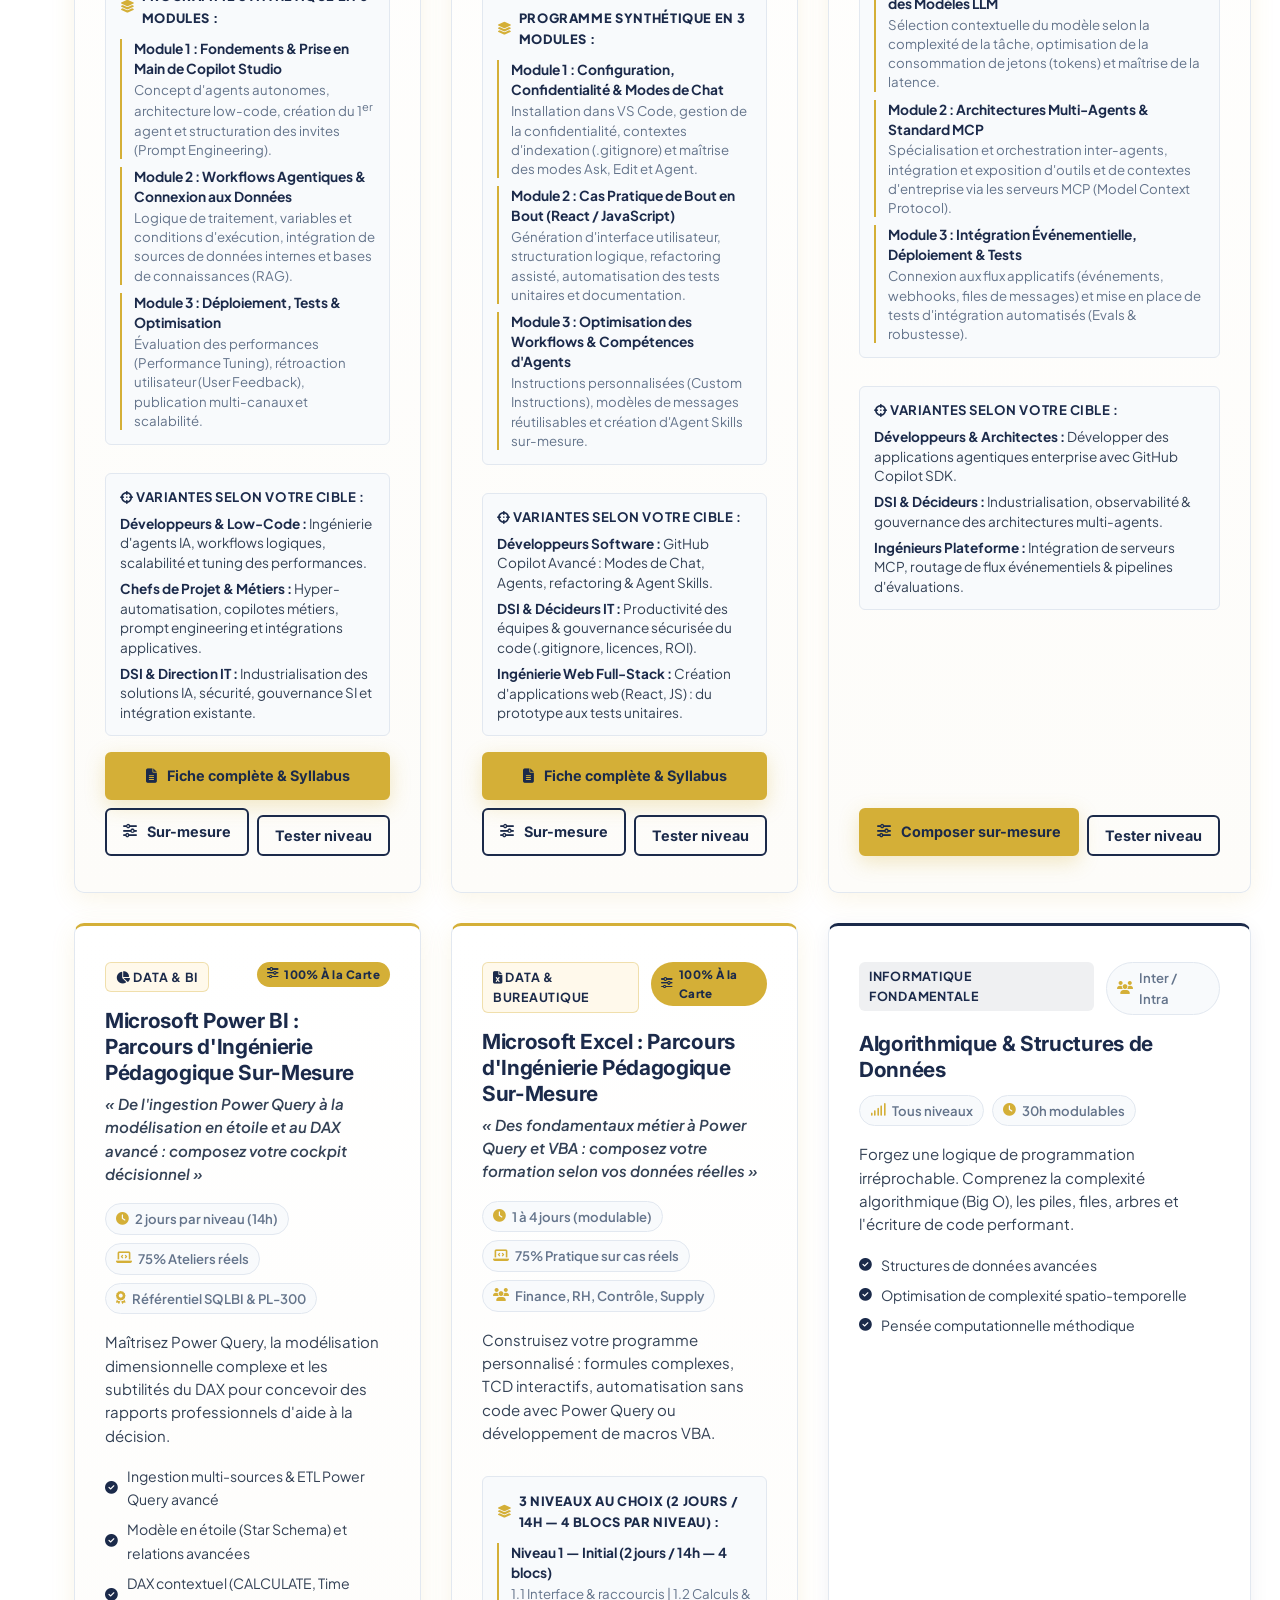
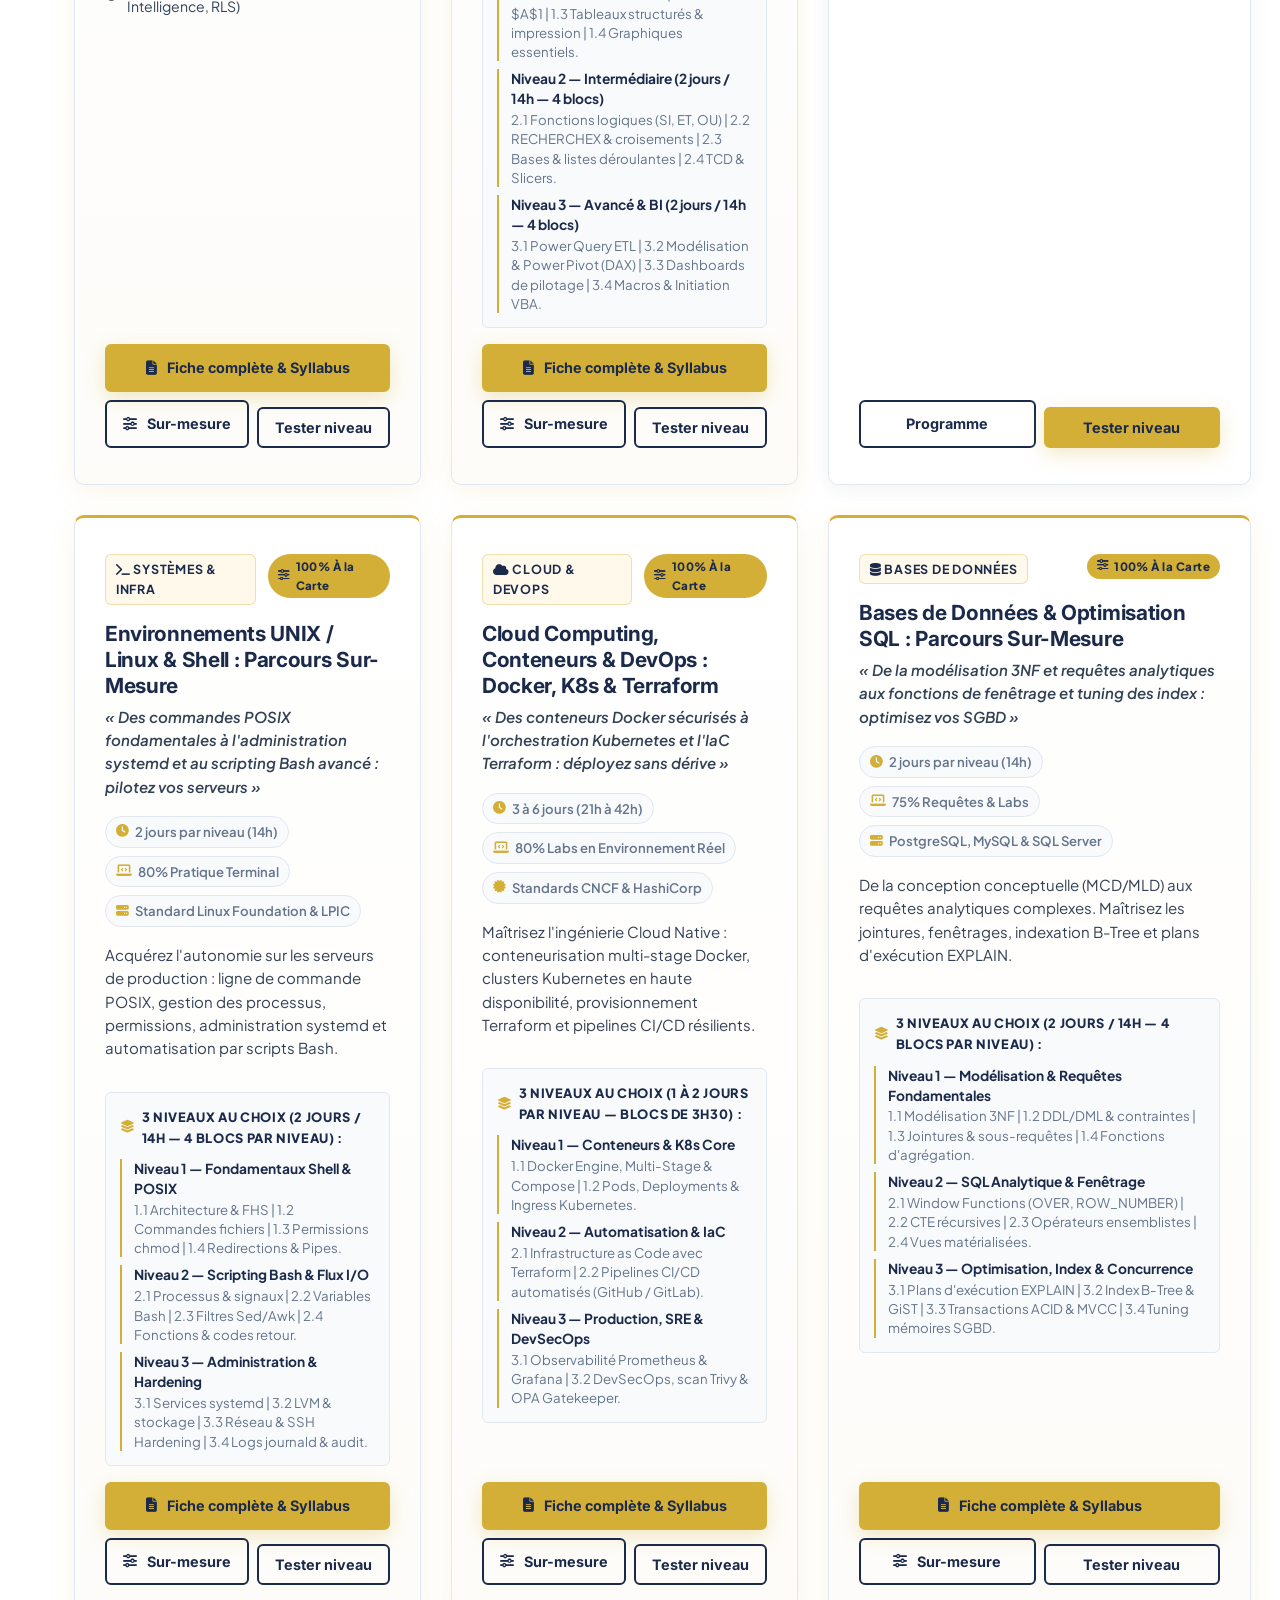
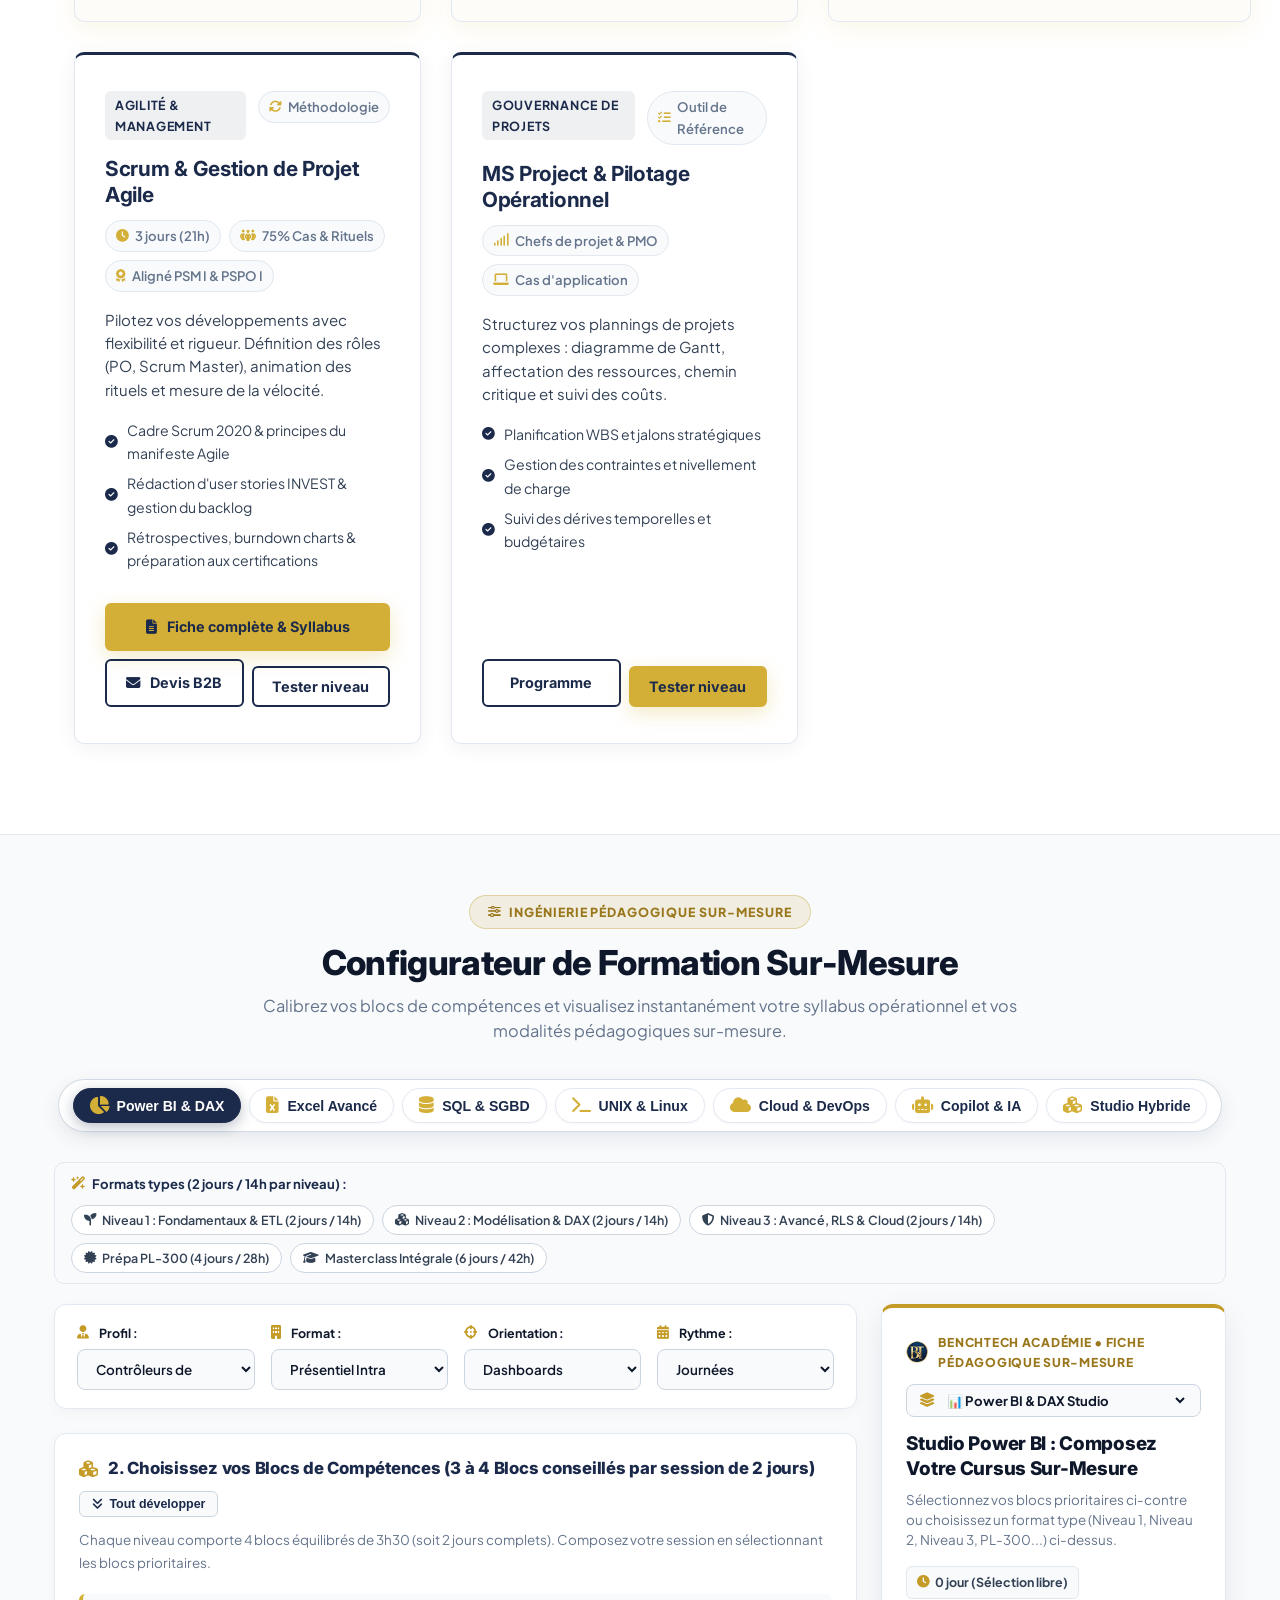
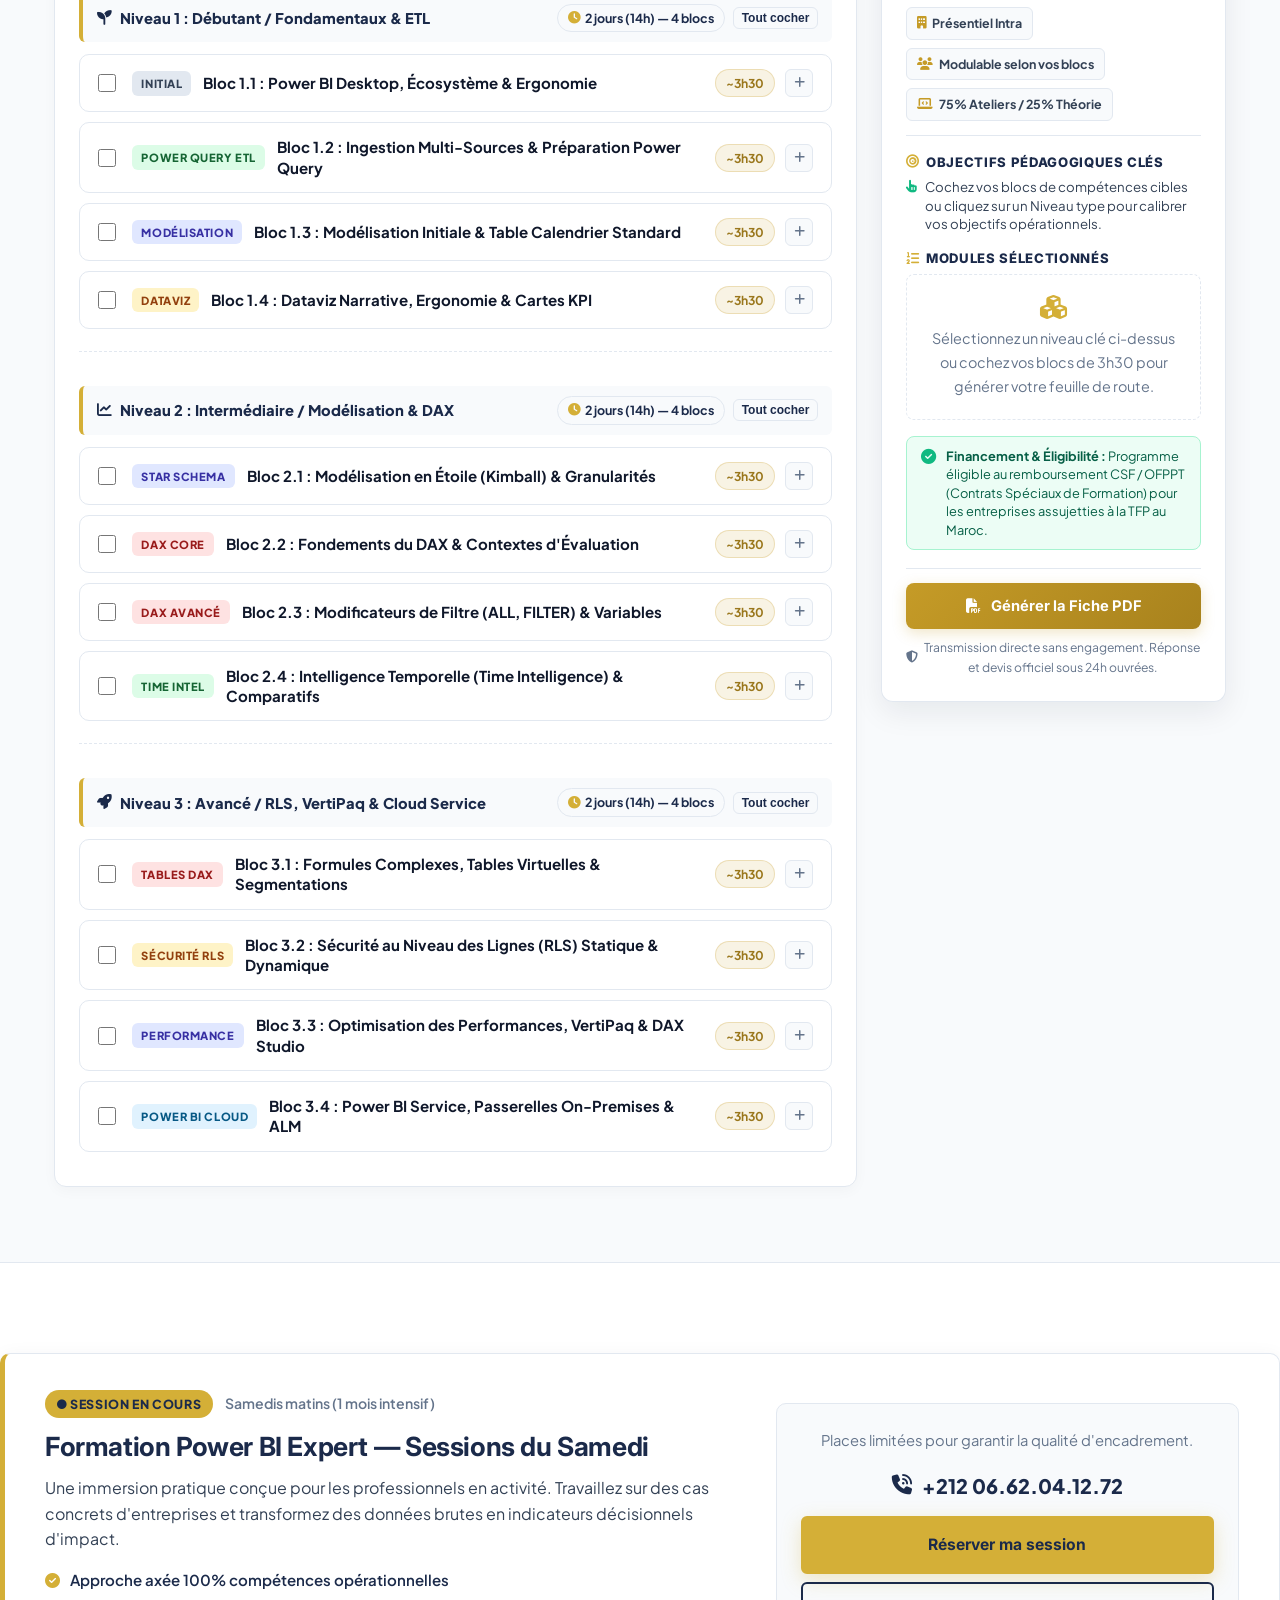
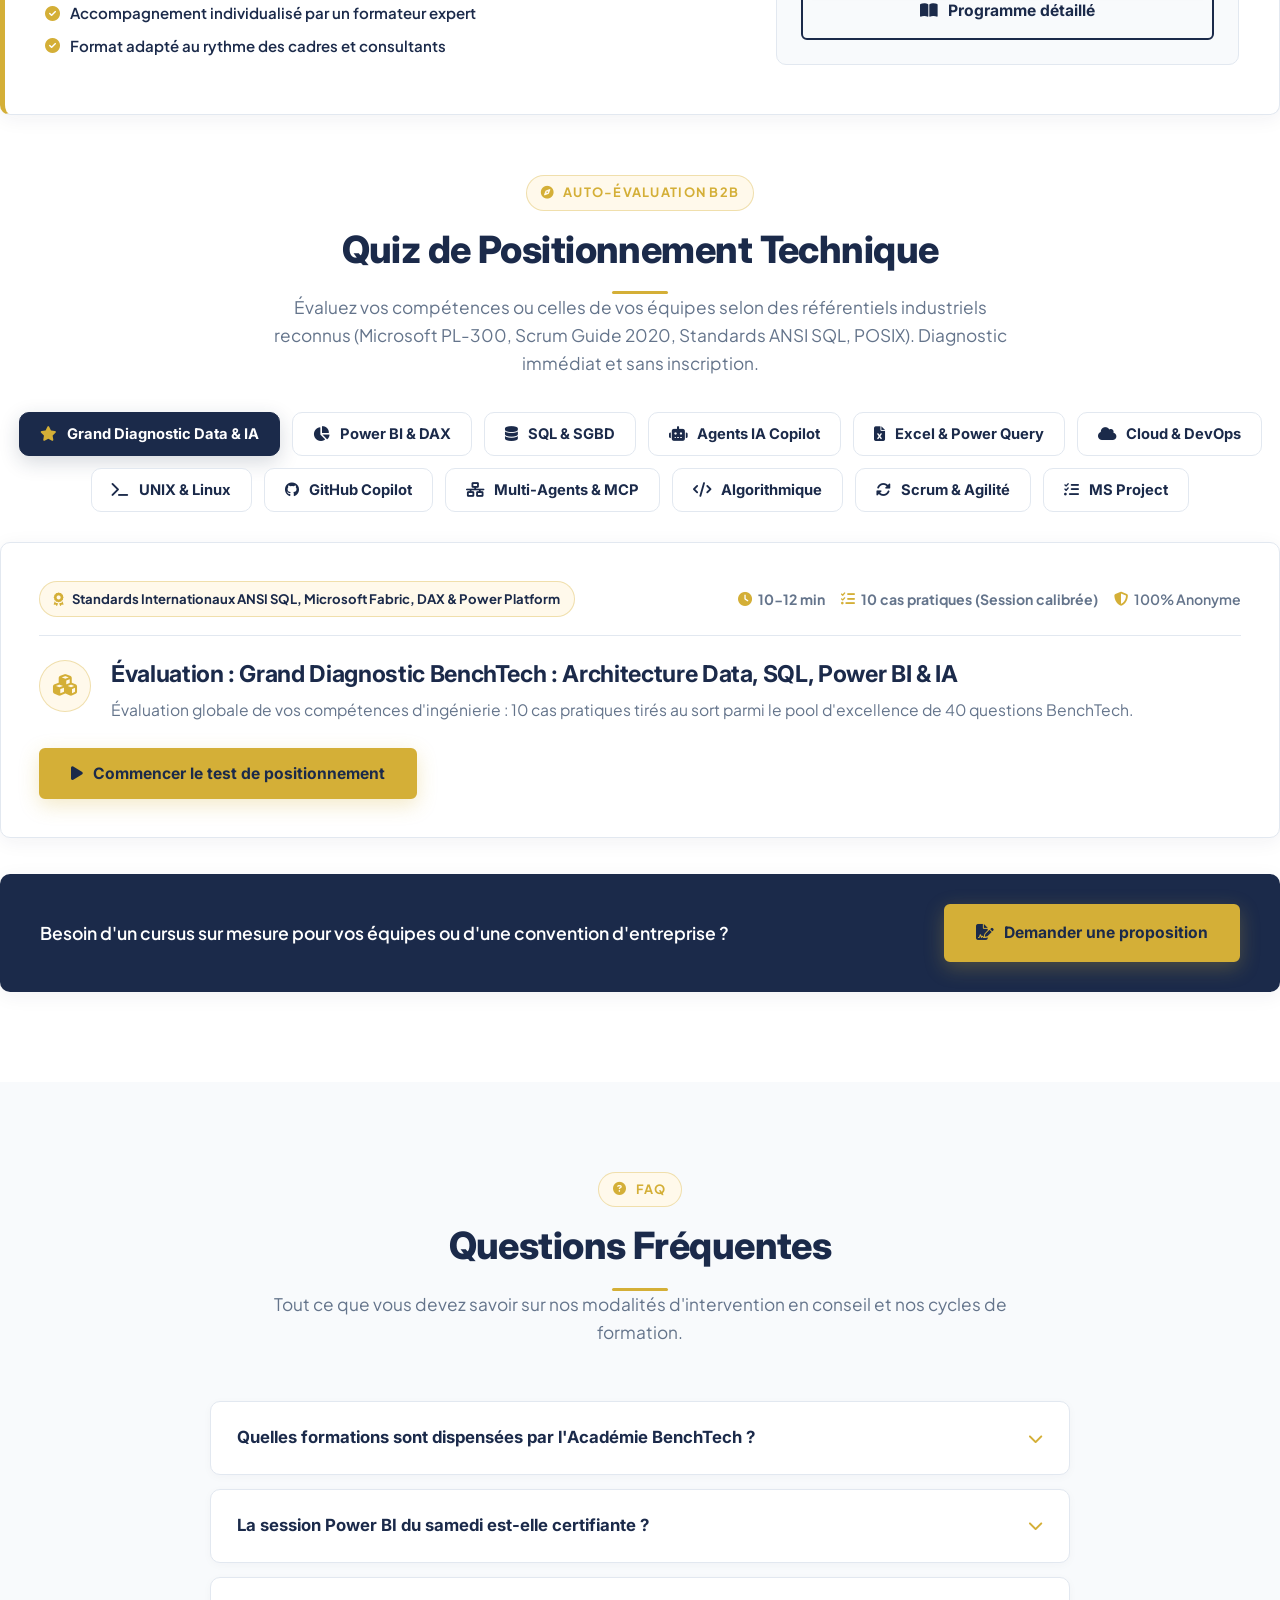
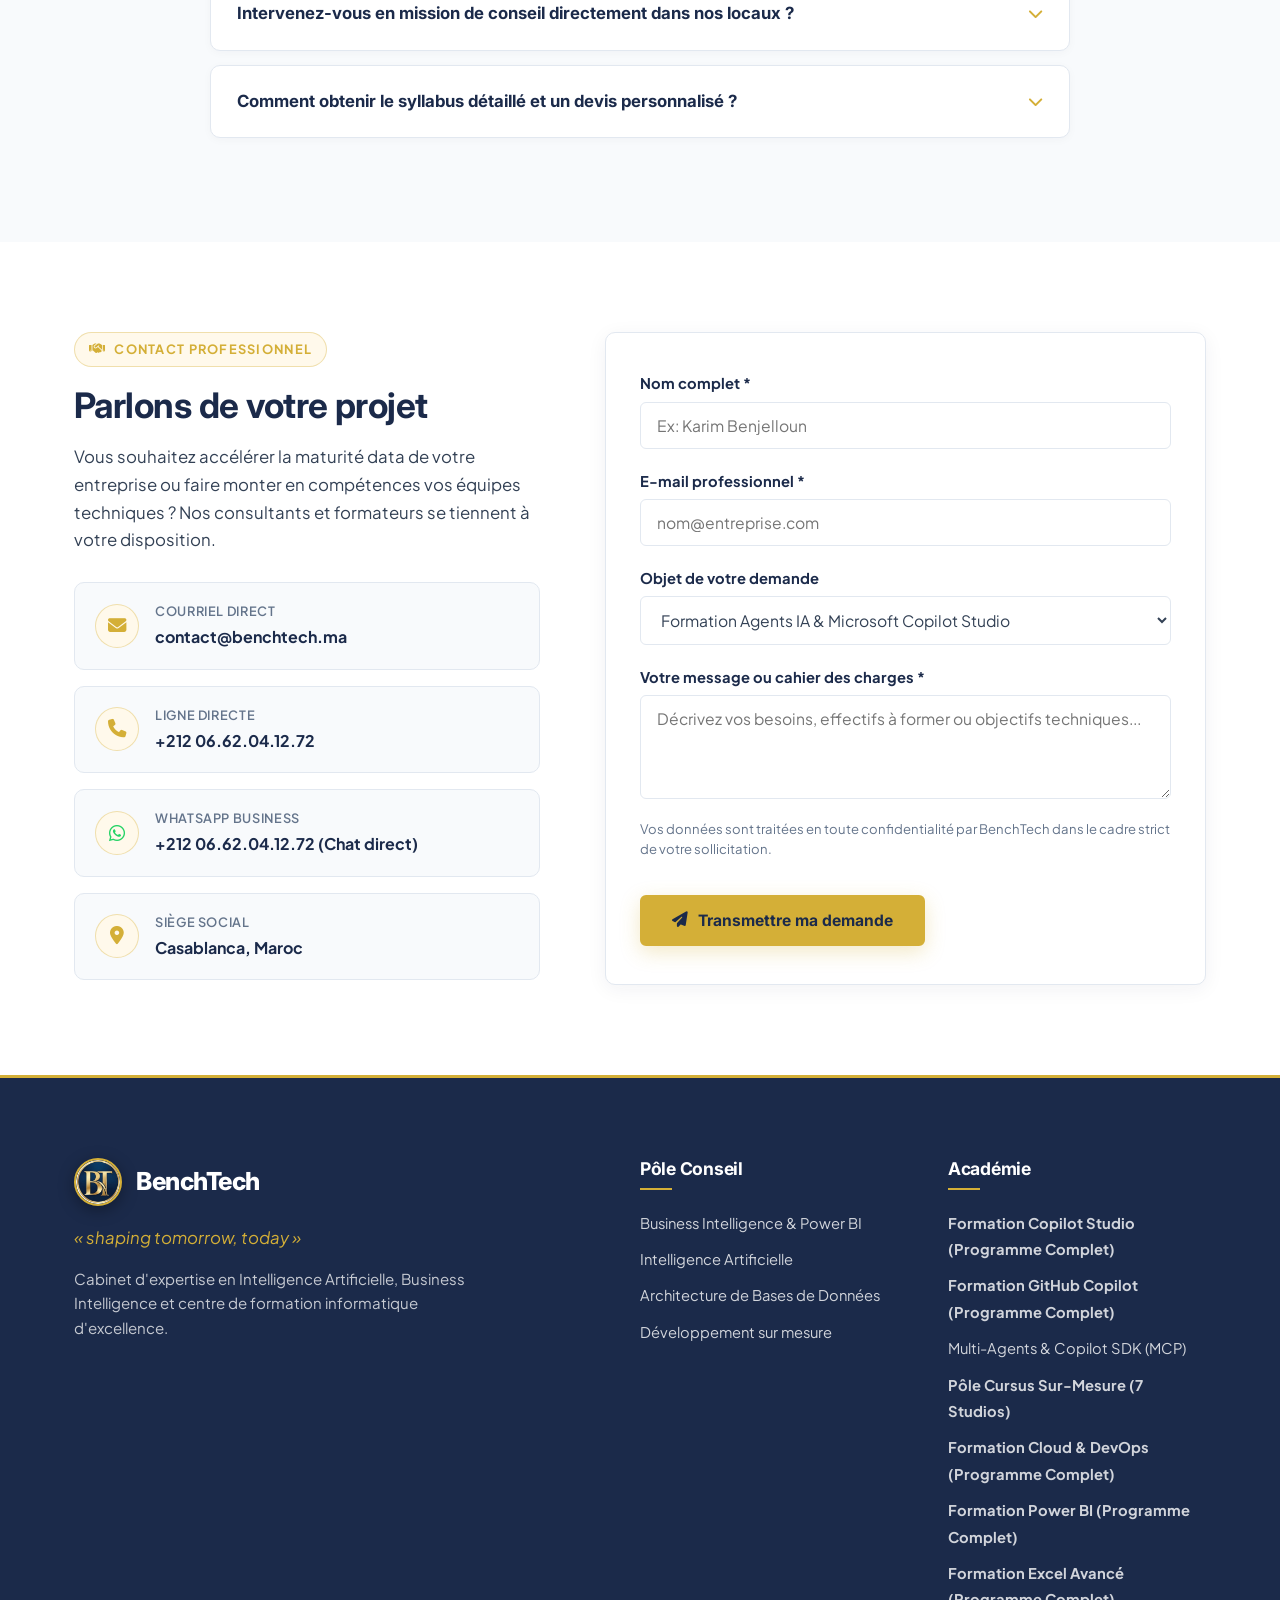
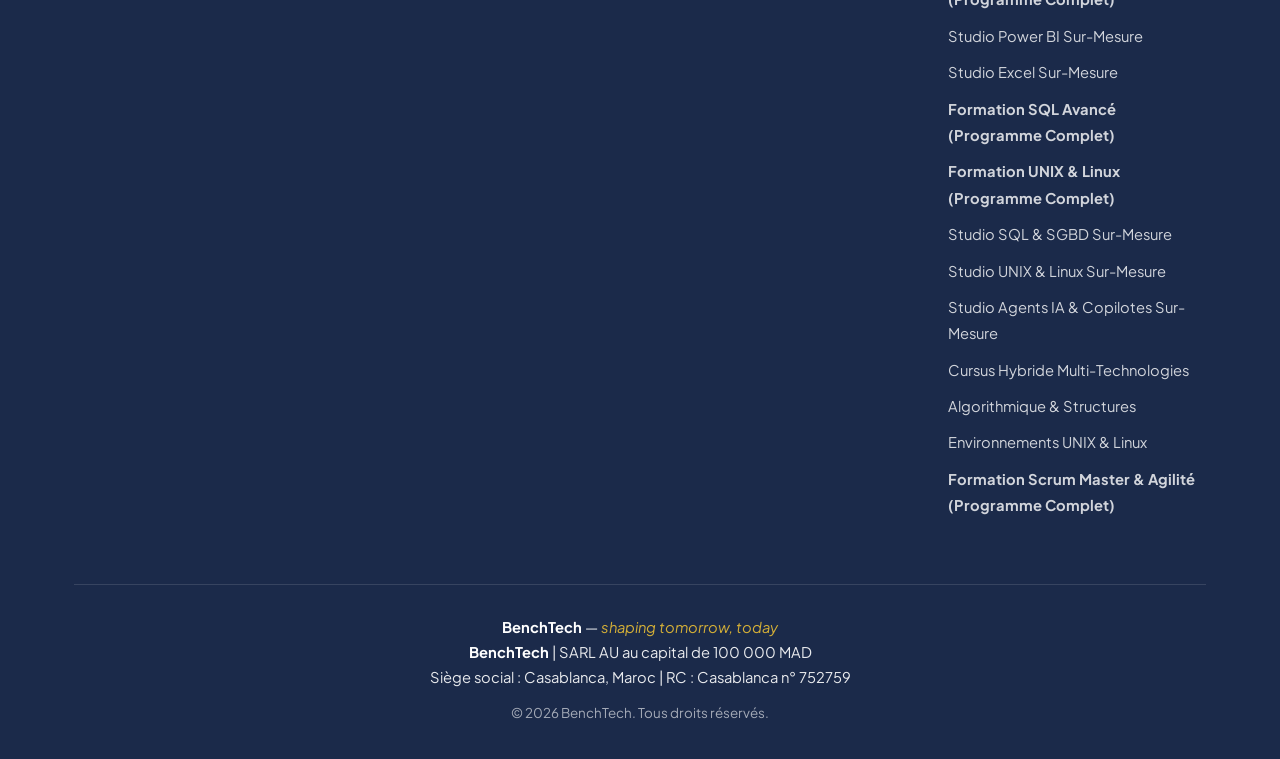
==== commit 06f09f40: "fix(ux): restore sticky studio switcher tabs, in-syllabus quick switch & header dropdown" ====
--- a/siteweb/index.html
+++ b/siteweb/index.html
@@ -276,7 +276,20 @@
                     <li><a href="#conseil">Conseil &amp; IA</a></li>
                     <li><a href="#references">Références</a></li>
                     <li><a href="#formations">Académie</a></li>
-                    <li><a href="#studios-sur-mesure">Cursus Sur-Mesure</a></li>
+                    <li class="nav-dropdown">
+                        <a href="#studios-sur-mesure" class="nav-dropdown-toggle">
+                            Cursus Sur-Mesure <i class="fas fa-chevron-down nav-dropdown-arrow" aria-hidden="true"></i>
+                        </a>
+                        <ul class="nav-dropdown-menu" aria-label="Choisir un studio sur-mesure">
+                            <li><a href="#powerbi-studio" onclick="navigateToStudio('powerbi-studio')"><i class="fas fa-chart-pie" aria-hidden="true"></i> Power BI &amp; DAX</a></li>
+                            <li><a href="#excel-studio" onclick="navigateToStudio('excel-studio')"><i class="fas fa-file-excel" aria-hidden="true"></i> Excel Avancé &amp; Power Query</a></li>
+                            <li><a href="#sql-studio" onclick="navigateToStudio('sql-studio')"><i class="fas fa-database" aria-hidden="true"></i> SQL &amp; SGBD</a></li>
+                            <li><a href="#unix-studio" onclick="navigateToStudio('unix-studio')"><i class="fas fa-terminal" aria-hidden="true"></i> UNIX &amp; Linux</a></li>
+                            <li><a href="#cloud-devops-studio" onclick="navigateToStudio('cloud-devops-studio')"><i class="fas fa-cloud" aria-hidden="true"></i> Cloud &amp; DevOps</a></li>
+                            <li><a href="#copilot-studio" onclick="navigateToStudio('copilot-studio')"><i class="fas fa-robot" aria-hidden="true"></i> Copilot &amp; IA Générative</a></li>
+                            <li><a href="#hybrid-studio" onclick="navigateToStudio('hybrid-studio')"><i class="fas fa-cubes" aria-hidden="true"></i> Studio Hybride Multi-Technologies</a></li>
+                        </ul>
+                    </li>
                     <li><a href="#evaluations">Quiz de Positionnement</a></li>
                     <li><a href="#faq">FAQ</a></li>
                     <li><a href="#contact" class="nav-cta" style="white-space: nowrap;">Échanger avec un expert</a></li>
@@ -1822,6 +1835,21 @@
                                     <span>BenchTech Académie &bull; Fiche Pédagogique Sur-Mesure</span>
                                 </div>
 
+                                <div class="syllabus-studio-quickswitch">
+                                    <div class="quickswitch-box">
+                                        <i class="fas fa-layer-group quickswitch-icon" aria-hidden="true"></i>
+                                        <select class="quickswitch-select" onchange="navigateToStudio(this.value)" aria-label="Changer de studio de formation">
+                                            <option value="powerbi-studio" selected>📊 Power BI &amp; DAX Studio</option>
+                                            <option value="excel-studio">📗 Excel Avancé Studio</option>
+                                            <option value="sql-studio">🗄️ SQL &amp; SGBD Studio</option>
+                                            <option value="unix-studio">🐧 UNIX &amp; Linux Studio</option>
+                                            <option value="cloud-devops-studio">☁️ Cloud &amp; DevOps Studio</option>
+                                            <option value="copilot-studio">🤖 Copilot &amp; IA Studio</option>
+                                            <option value="hybrid-studio">🧩 Studio Hybride Multi-Tech</option>
+                                        </select>
+                                    </div>
+                                </div>
+
                                 <h3 id="live-syllabus-title-pbi" class="syllabus-title">Formation Power BI Intermédiaire : Modélisation en Étoile &amp; DAX Opérationnel</h3>
                                 <p id="live-syllabus-subtitle-pbi" class="syllabus-subtitle">Parcours calibré pour structurer vos modèles relationnels d'entreprise et maîtriser les calculs analytiques DAX.</p>
 
@@ -2369,6 +2397,21 @@
                                     <span>BenchTech Académie — Fiche Pédagogique Sur-Mesure</span>
                                 </div>
 
+                                <div class="syllabus-studio-quickswitch">
+                                    <div class="quickswitch-box">
+                                        <i class="fas fa-layer-group quickswitch-icon" aria-hidden="true"></i>
+                                        <select class="quickswitch-select" onchange="navigateToStudio(this.value)" aria-label="Changer de studio de formation">
+                                            <option value="powerbi-studio">📊 Power BI &amp; DAX Studio</option>
+                                            <option value="excel-studio" selected>📗 Excel Avancé Studio</option>
+                                            <option value="sql-studio">🗄️ SQL &amp; SGBD Studio</option>
+                                            <option value="unix-studio">🐧 UNIX &amp; Linux Studio</option>
+                                            <option value="cloud-devops-studio">☁️ Cloud &amp; DevOps Studio</option>
+                                            <option value="copilot-studio">🤖 Copilot &amp; IA Studio</option>
+                                            <option value="hybrid-studio">🧩 Studio Hybride Multi-Tech</option>
+                                        </select>
+                                    </div>
+                                </div>
+
                                 <h3 id="live-syllabus-title" class="syllabus-title">Formation Excel Avancé : Fonctions Logiques, TCD &amp; Tableaux de Bord</h3>
                                 <p id="live-syllabus-subtitle" class="syllabus-subtitle">Parcours calibré pour optimiser la productivité et la fiabilité des reportings financiers et opérationnels.</p>
 
@@ -2911,6 +2954,21 @@
                                     <span>BenchTech Académie — Fiche Pédagogique Sur-Mesure</span>
                                 </div>
 
+                                <div class="syllabus-studio-quickswitch">
+                                    <div class="quickswitch-box">
+                                        <i class="fas fa-layer-group quickswitch-icon" aria-hidden="true"></i>
+                                        <select class="quickswitch-select" onchange="navigateToStudio(this.value)" aria-label="Changer de studio de formation">
+                                            <option value="powerbi-studio">📊 Power BI &amp; DAX Studio</option>
+                                            <option value="excel-studio">📗 Excel Avancé Studio</option>
+                                            <option value="sql-studio" selected>🗄️ SQL &amp; SGBD Studio</option>
+                                            <option value="unix-studio">🐧 UNIX &amp; Linux Studio</option>
+                                            <option value="cloud-devops-studio">☁️ Cloud &amp; DevOps Studio</option>
+                                            <option value="copilot-studio">🤖 Copilot &amp; IA Studio</option>
+                                            <option value="hybrid-studio">🧩 Studio Hybride Multi-Tech</option>
+                                        </select>
+                                    </div>
+                                </div>
+
                                 <h3 id="live-syllabus-title-sql" class="syllabus-title">Formation SQL Analytique Intermédiaire : CTE, Sous-Requêtes &amp; Fonctions de Fenêtrage</h3>
                                 <p id="live-syllabus-subtitle-sql" class="syllabus-subtitle">Parcours calibré pour les analystes et développeurs manipulant des requêtes complexes : CTE récursives, fenêtrage analytique et vues matérialisées.</p>
 
@@ -3446,6 +3504,21 @@
                                 <div class="syllabus-header-badge">
                                     <img src="images/monogram-bt.png" alt="Monogramme BenchTech" width="26" height="26">
                                     <span>BenchTech Académie — Fiche Pédagogique Sur-Mesure</span>
+                                </div>
+
+                                <div class="syllabus-studio-quickswitch">
+                                    <div class="quickswitch-box">
+                                        <i class="fas fa-layer-group quickswitch-icon" aria-hidden="true"></i>
+                                        <select class="quickswitch-select" onchange="navigateToStudio(this.value)" aria-label="Changer de studio de formation">
+                                            <option value="powerbi-studio">📊 Power BI &amp; DAX Studio</option>
+                                            <option value="excel-studio">📗 Excel Avancé Studio</option>
+                                            <option value="sql-studio">🗄️ SQL &amp; SGBD Studio</option>
+                                            <option value="unix-studio" selected>🐧 UNIX &amp; Linux Studio</option>
+                                            <option value="cloud-devops-studio">☁️ Cloud &amp; DevOps Studio</option>
+                                            <option value="copilot-studio">🤖 Copilot &amp; IA Studio</option>
+                                            <option value="hybrid-studio">🧩 Studio Hybride Multi-Tech</option>
+                                        </select>
+                                    </div>
                                 </div>
 
                                 <h3 id="live-syllabus-title-unix" class="syllabus-title">Formation UNIX / Linux Intermédiaire : Administration Système, Processus &amp; Réseau</h3>
@@ -3808,6 +3881,21 @@
                                     <span>BenchTech Académie — Fiche Pédagogique Sur-Mesure</span>
                                 </div>
 
+                                <div class="syllabus-studio-quickswitch">
+                                    <div class="quickswitch-box">
+                                        <i class="fas fa-layer-group quickswitch-icon" aria-hidden="true"></i>
+                                        <select class="quickswitch-select" onchange="navigateToStudio(this.value)" aria-label="Changer de studio de formation">
+                                            <option value="powerbi-studio">📊 Power BI &amp; DAX Studio</option>
+                                            <option value="excel-studio">📗 Excel Avancé Studio</option>
+                                            <option value="sql-studio">🗄️ SQL &amp; SGBD Studio</option>
+                                            <option value="unix-studio">🐧 UNIX &amp; Linux Studio</option>
+                                            <option value="cloud-devops-studio" selected>☁️ Cloud &amp; DevOps Studio</option>
+                                            <option value="copilot-studio">🤖 Copilot &amp; IA Studio</option>
+                                            <option value="hybrid-studio">🧩 Studio Hybride Multi-Tech</option>
+                                        </select>
+                                    </div>
+                                </div>
+
                                 <h3 id="live-syllabus-title-cld" class="syllabus-title">Formation Cloud Computing, Conteneurs &amp; DevOps Sur-Mesure</h3>
                                 <p id="live-syllabus-subtitle-cld" class="syllabus-subtitle">Parcours calibré pour automatiser, conteneuriser et orchestrer vos infrastructures de production en haute disponibilité.</p>
 
@@ -4326,6 +4414,21 @@
                                 <div class="syllabus-header-badge">
                                     <img src="images/monogram-bt.png" alt="Monogramme BenchTech" width="26" height="26">
                                     <span>BenchTech Académie — Fiche Pédagogique Sur-Mesure</span>
+                                </div>
+
+                                <div class="syllabus-studio-quickswitch">
+                                    <div class="quickswitch-box">
+                                        <i class="fas fa-layer-group quickswitch-icon" aria-hidden="true"></i>
+                                        <select class="quickswitch-select" onchange="navigateToStudio(this.value)" aria-label="Changer de studio de formation">
+                                            <option value="powerbi-studio">📊 Power BI &amp; DAX Studio</option>
+                                            <option value="excel-studio">📗 Excel Avancé Studio</option>
+                                            <option value="sql-studio">🗄️ SQL &amp; SGBD Studio</option>
+                                            <option value="unix-studio">🐧 UNIX &amp; Linux Studio</option>
+                                            <option value="cloud-devops-studio">☁️ Cloud &amp; DevOps Studio</option>
+                                            <option value="copilot-studio" selected>🤖 Copilot &amp; IA Studio</option>
+                                            <option value="hybrid-studio">🧩 Studio Hybride Multi-Tech</option>
+                                        </select>
+                                    </div>
                                 </div>
 
                                 <h3 id="live-syllabus-title-copilot" class="syllabus-title">Formation Agents IA Métiers &amp; Copilot Studio : Conception, RAG &amp; Déploiement</h3>
@@ -4574,6 +4677,21 @@
                                 <div class="syllabus-header-badge">
                                     <img src="images/monogram-bt.png" alt="Monogramme BenchTech" width="26" height="26">
                                     <span>BenchTech Académie — Cursus Hybride Sur-Mesure</span>
+                                </div>
+
+                                <div class="syllabus-studio-quickswitch">
+                                    <div class="quickswitch-box">
+                                        <i class="fas fa-layer-group quickswitch-icon" aria-hidden="true"></i>
+                                        <select class="quickswitch-select" onchange="navigateToStudio(this.value)" aria-label="Changer de studio de formation">
+                                            <option value="powerbi-studio">📊 Power BI &amp; DAX Studio</option>
+                                            <option value="excel-studio">📗 Excel Avancé Studio</option>
+                                            <option value="sql-studio">🗄️ SQL &amp; SGBD Studio</option>
+                                            <option value="unix-studio">🐧 UNIX &amp; Linux Studio</option>
+                                            <option value="cloud-devops-studio">☁️ Cloud &amp; DevOps Studio</option>
+                                            <option value="copilot-studio">🤖 Copilot &amp; IA Studio</option>
+                                            <option value="hybrid-studio" selected>🧩 Studio Hybride Multi-Tech</option>
+                                        </select>
+                                    </div>
                                 </div>
 
                                 <h3 id="live-syllabus-title-hybrid" class="syllabus-title">Cursus Hybride : Contrôle de Gestion &amp; BI Avancée</h3>
@@ -5740,13 +5858,15 @@
                 }, 120);
             }
 
-            // Défilement vers le studio
+            // Défilement fluide vers le studio avec décalage pour laisser visible le header et la barre d'onglets
             setTimeout(() => {
                 const studioEl = document.getElementById(cleanId) || document.getElementById('studios-sur-mesure');
                 if (studioEl) {
-                    studioEl.scrollIntoView({ behavior: 'smooth' });
+                    const yOffset = -140;
+                    const y = studioEl.getBoundingClientRect().top + window.pageYOffset + yOffset;
+                    window.scrollTo({ top: Math.max(0, y), behavior: 'smooth' });
                 }
-            }, 180);
+            }, 120);
         };
 
         window.prefillContactForm = function(topic) {
@@ -6690,6 +6810,11 @@
                 } else {
                     panel.classList.remove('active');
                 }
+            });
+
+            // Synchroniser tous les sélecteurs rapides du syllabus
+            document.querySelectorAll('.quickswitch-select').forEach(select => {
+                select.value = cleanId;
             });
 
             // Mettre à jour immédiatement la fiche pédagogique du studio affiché
--- a/siteweb/css/style.css
+++ b/siteweb/css/style.css
@@ -308,6 +308,123 @@
     width: 100%;
 }
 
+/* ==========================================================================
+   DROPDOWN MENU POUR CURSUS SUR-MESURE DANS LE HEADER
+   ========================================================================== */
+.nav-dropdown {
+    position: relative;
+}
+
+.nav-dropdown-toggle {
+    display: inline-flex !important;
+    align-items: center;
+    gap: 6px;
+    cursor: pointer;
+}
+
+.nav-dropdown-arrow {
+    font-size: 0.65rem;
+    transition: transform 0.25s ease;
+    opacity: 0.7;
+    margin-top: 1px;
+}
+
+.nav-dropdown:hover .nav-dropdown-arrow,
+.nav-dropdown:focus-within .nav-dropdown-arrow {
+    transform: rotate(180deg);
+    opacity: 1;
+    color: var(--color-magician);
+}
+
+.nav-dropdown-menu {
+    position: absolute;
+    top: 100%;
+    left: 50%;
+    transform: translateX(-50%) translateY(10px);
+    background: #FFFFFF;
+    border: 1px solid rgba(226, 232, 240, 0.95);
+    border-radius: 14px;
+    box-shadow: 0 16px 36px rgba(15, 23, 42, 0.14), 0 2px 6px rgba(15, 23, 42, 0.05);
+    min-width: 280px;
+    padding: 8px 0;
+    list-style: none;
+    opacity: 0;
+    visibility: hidden;
+    pointer-events: none;
+    transition: all 0.22s cubic-bezier(0.16, 1, 0.3, 1);
+    z-index: 1050;
+}
+
+.nav-dropdown:hover .nav-dropdown-menu,
+.nav-dropdown:focus-within .nav-dropdown-menu {
+    opacity: 1;
+    visibility: visible;
+    pointer-events: auto;
+    transform: translateX(-50%) translateY(4px);
+}
+
+.nav-dropdown-menu li {
+    width: 100%;
+    padding: 0;
+    margin: 0;
+}
+
+.nav-dropdown-menu li a {
+    display: flex !important;
+    align-items: center;
+    gap: 12px;
+    padding: 10px 18px !important;
+    font-size: 0.88rem !important;
+    font-weight: 600 !important;
+    color: #1E293B !important;
+    transition: all 0.15s ease !important;
+    white-space: nowrap;
+    text-decoration: none;
+    border-left: 3px solid transparent;
+}
+
+.nav-dropdown-menu li a::after {
+    display: none !important;
+}
+
+.nav-dropdown-menu li a i {
+    font-size: 0.98rem;
+    color: var(--color-magician, #C59B27);
+    width: 20px;
+    text-align: center;
+    transition: transform 0.2s ease;
+}
+
+.nav-dropdown-menu li a:hover {
+    background: #FFFDF5 !important;
+    color: var(--color-sage, #1B2A4A) !important;
+    border-left-color: var(--color-magician, #C59B27);
+    padding-left: 22px !important;
+}
+
+.nav-dropdown-menu li a:hover i {
+    transform: scale(1.18);
+}
+
+@media (max-width: 992px) {
+    .nav-dropdown-menu {
+        position: static;
+        transform: none !important;
+        opacity: 1 !important;
+        visibility: visible !important;
+        pointer-events: auto !important;
+        box-shadow: none;
+        border: none;
+        background: rgba(0, 0, 0, 0.02);
+        padding: 4px 0 4px 12px;
+        min-width: 100%;
+        display: none;
+    }
+    .nav-dropdown.open .nav-dropdown-menu {
+        display: block;
+    }
+}
+
 .nav-cta {
     display: inline-flex !important;
     align-items: center;
@@ -4400,16 +4517,221 @@
     line-height: 1.5;
 }
 
-/* Masquer les éléments redondants / encombrants */
-.studios-tabs-nav,
+/* Masquer uniquement les titres redondants à l'intérieur des panneaux de studios */
+.studio-panel > .section-header {
+    display: none !important;
+}
+
+/* ==========================================================================
+   BARRE DE NAVIGATION STICKY DES STUDIOS SUR-MESURE
+   ========================================================================== */
+.studios-tabs-nav {
+    display: flex !important;
+    justify-content: center;
+    align-items: center;
+    gap: 8px;
+    margin: 0 auto 30px auto;
+    flex-wrap: wrap;
+    position: sticky;
+    top: 75px;
+    z-index: 920;
+    background: rgba(255, 255, 255, 0.95);
+    backdrop-filter: blur(14px);
+    -webkit-backdrop-filter: blur(14px);
+    padding: 8px 14px;
+    border-radius: 9999px;
+    border: 1px solid rgba(203, 213, 225, 0.85);
+    box-shadow: 0 6px 20px rgba(15, 23, 42, 0.08);
+    max-width: fit-content;
+    transition: all 0.25s ease;
+}
+
+.studio-nav-tab {
+    display: inline-flex !important;
+    flex-direction: row !important;
+    align-items: center;
+    gap: 8px;
+    padding: 8px 16px !important;
+    background: #FFFFFF;
+    border: 1px solid #E2E8F0 !important;
+    border-radius: 9999px !important;
+    cursor: pointer;
+    transition: all 0.2s cubic-bezier(0.16, 1, 0.3, 1);
+    min-width: auto !important;
+    text-align: left;
+    color: var(--color-sage, #1B2A4A) !important;
+    font-size: 0.88rem !important;
+    font-weight: 700 !important;
+    box-shadow: 0 1px 3px rgba(15, 23, 42, 0.04);
+    user-select: none;
+}
+
+.studio-nav-tab i {
+    font-size: 1.05rem !important;
+    color: var(--color-magician, #C59B27) !important;
+    margin-bottom: 0 !important;
+    transition: transform 0.2s ease, color 0.2s ease;
+}
+
+.studio-nav-tab span {
+    font-size: 0.88rem !important;
+    font-weight: 700 !important;
+    white-space: nowrap;
+}
+
+.studio-nav-tab small {
+    display: none !important;
+}
+
+.studio-nav-tab:hover {
+    border-color: var(--color-magician, #C59B27) !important;
+    background: #FFFDF5 !important;
+    transform: translateY(-2px);
+    box-shadow: 0 4px 12px rgba(197, 155, 39, 0.2) !important;
+}
+
+.studio-nav-tab:hover i {
+    transform: scale(1.15);
+}
+
+.studio-nav-tab.active {
+    background: #1B2A4A !important;
+    border-color: #1B2A4A !important;
+    color: #FFFFFF !important;
+    box-shadow: 0 4px 14px rgba(27, 42, 74, 0.3) !important;
+}
+
+.studio-nav-tab.active i {
+    color: #D4AF37 !important;
+    transform: scale(1.1);
+}
+
+@media (max-width: 992px) {
+    .studios-tabs-nav {
+        flex-wrap: nowrap !important;
+        overflow-x: auto !important;
+        justify-content: flex-start !important;
+        padding: 8px 12px !important;
+        max-width: 100% !important;
+        border-radius: 16px !important;
+        -webkit-overflow-scrolling: touch;
+        scrollbar-width: thin;
+    }
+    .studio-nav-tab {
+        flex-shrink: 0 !important;
+    }
+}
+
+/* ==========================================================================
+   BARRES DE PRESETS RAPIDES (NIVEAUX 1, 2, 3 & PARCOURS)
+   ========================================================================== */
+.excel-presets-bar,
 .powerbi-presets-bar,
-.excel-presets-bar,
 .unix-presets-bar,
 .sql-presets-bar,
 .copilot-presets-bar,
-.hybrid-presets-bar,
-.studio-panel > .section-header {
-    display: none !important;
+.hybrid-presets-bar {
+    display: flex !important;
+    align-items: center;
+    gap: 10px;
+    flex-wrap: wrap;
+    padding: 10px 16px;
+    background-color: #F8FAFC;
+    border: 1px solid #E2E8F0;
+    border-radius: 10px;
+    margin-bottom: 20px;
+}
+
+.preset-label {
+    font-size: 0.82rem;
+    font-weight: 700;
+    color: #1B2A4A;
+    display: inline-flex;
+    align-items: center;
+    gap: 6px;
+    white-space: nowrap;
+}
+
+.preset-label i {
+    color: #C59B27;
+}
+
+.preset-pills {
+    display: flex;
+    flex-wrap: wrap;
+    gap: 8px;
+    align-items: center;
+}
+
+.preset-btn {
+    display: inline-flex;
+    align-items: center;
+    gap: 6px;
+    font-family: inherit;
+    font-size: 0.78rem;
+    font-weight: 600;
+    padding: 6px 12px;
+    border-radius: 9999px;
+    border: 1px solid #CBD5E1;
+    background: #FFFFFF;
+    color: #334155;
+    cursor: pointer;
+    transition: all 0.2s ease;
+}
+
+.preset-btn:hover {
+    border-color: #C59B27;
+    background: #FFFDF5;
+    color: #0F172A;
+    transform: translateY(-1px);
+}
+
+.preset-btn.active {
+    background: #1B2A4A;
+    border-color: #1B2A4A;
+    color: #FFFFFF;
+}
+
+/* ==========================================================================
+   SÉLECTEUR RAPIDE DANS LA FICHE PÉDAGOGIQUE (LIVE SYLLABUS SHEET)
+   ========================================================================== */
+.syllabus-studio-quickswitch {
+    margin-bottom: 14px;
+}
+
+.quickswitch-box {
+    display: flex;
+    align-items: center;
+    gap: 8px;
+    background: #F8FAFC;
+    border: 1px solid #CBD5E1;
+    border-radius: 8px;
+    padding: 6px 12px;
+    transition: all 0.2s ease;
+}
+
+.quickswitch-box:focus-within {
+    border-color: #C59B27;
+    background: #FFFFFF;
+    box-shadow: 0 0 0 3px rgba(197, 155, 39, 0.15);
+}
+
+.quickswitch-icon {
+    color: #C59B27;
+    font-size: 0.9rem;
+    flex-shrink: 0;
+}
+
+.quickswitch-select {
+    width: 100%;
+    border: none;
+    background: transparent;
+    font-size: 0.82rem;
+    font-weight: 700;
+    color: #0F172A;
+    cursor: pointer;
+    outline: none;
+    font-family: inherit;
 }
 
 /* Panneaux des studios sans fond lourd supplémentaire */
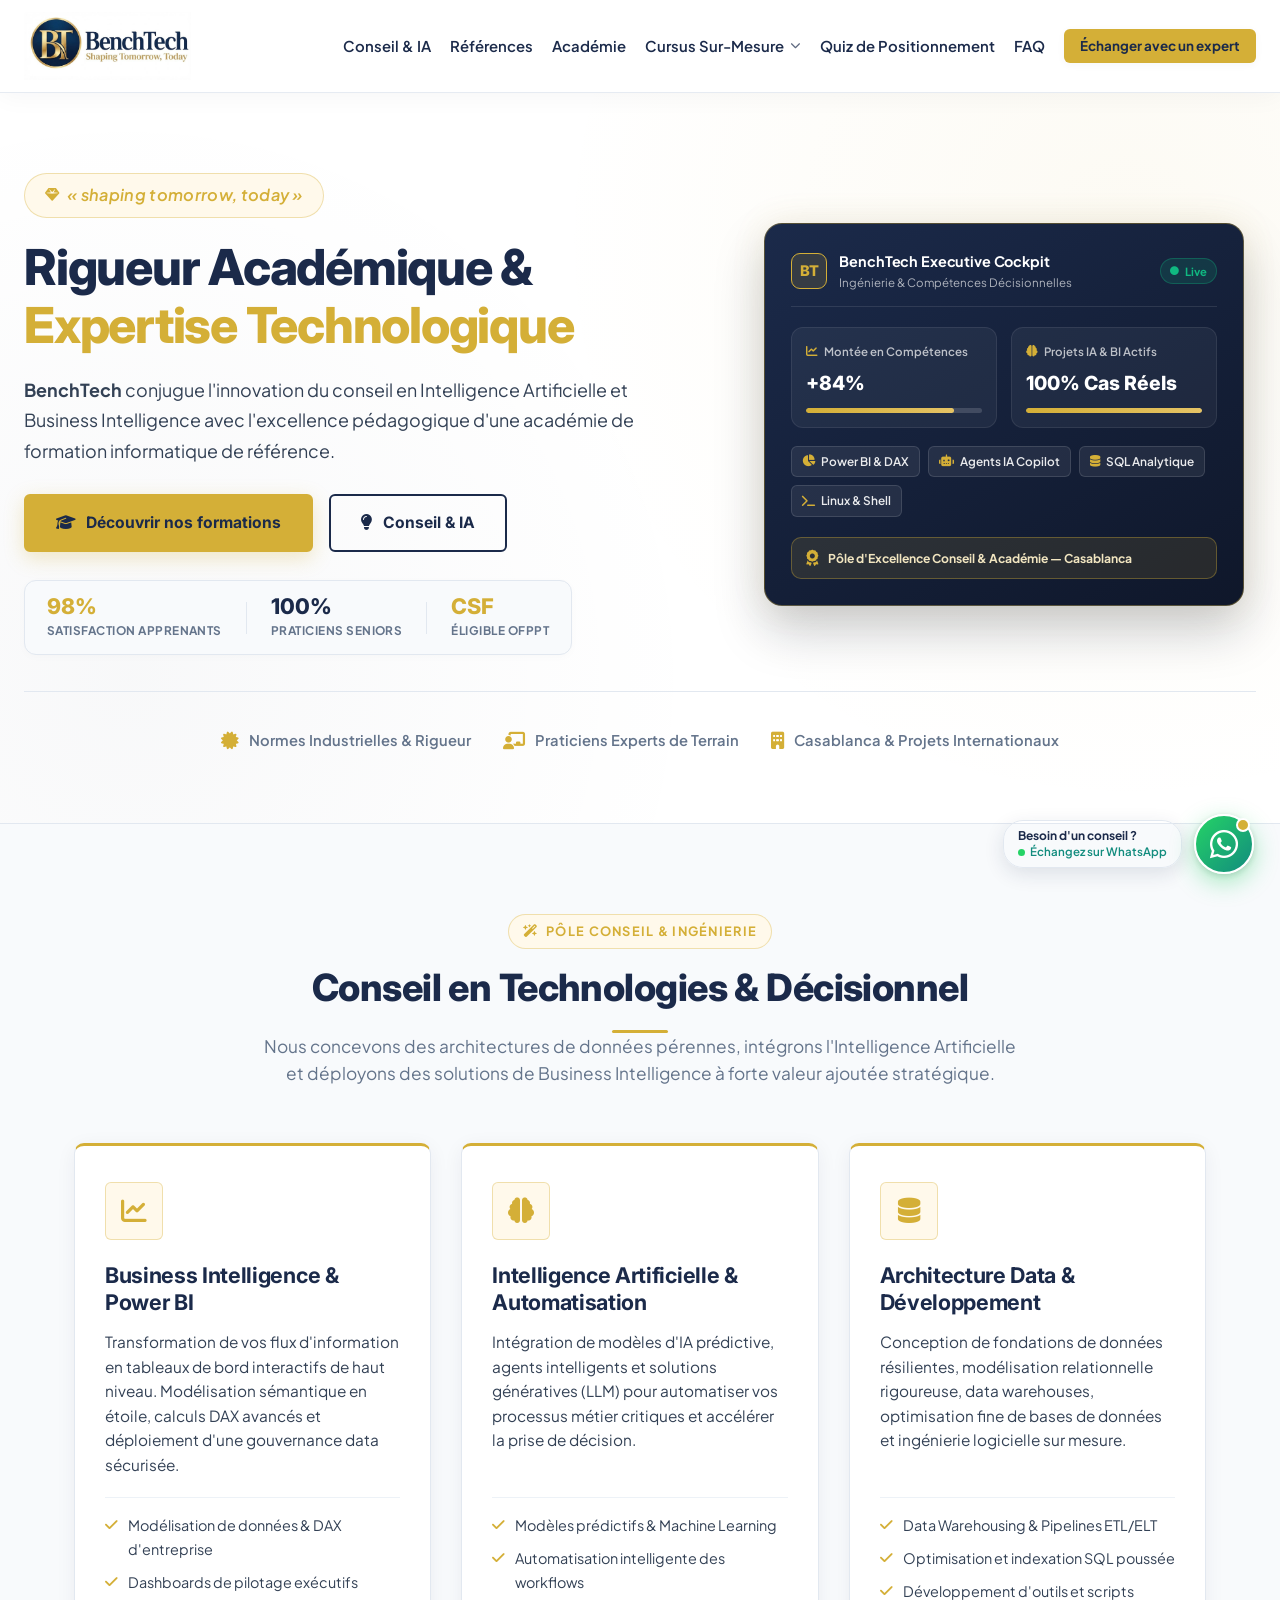
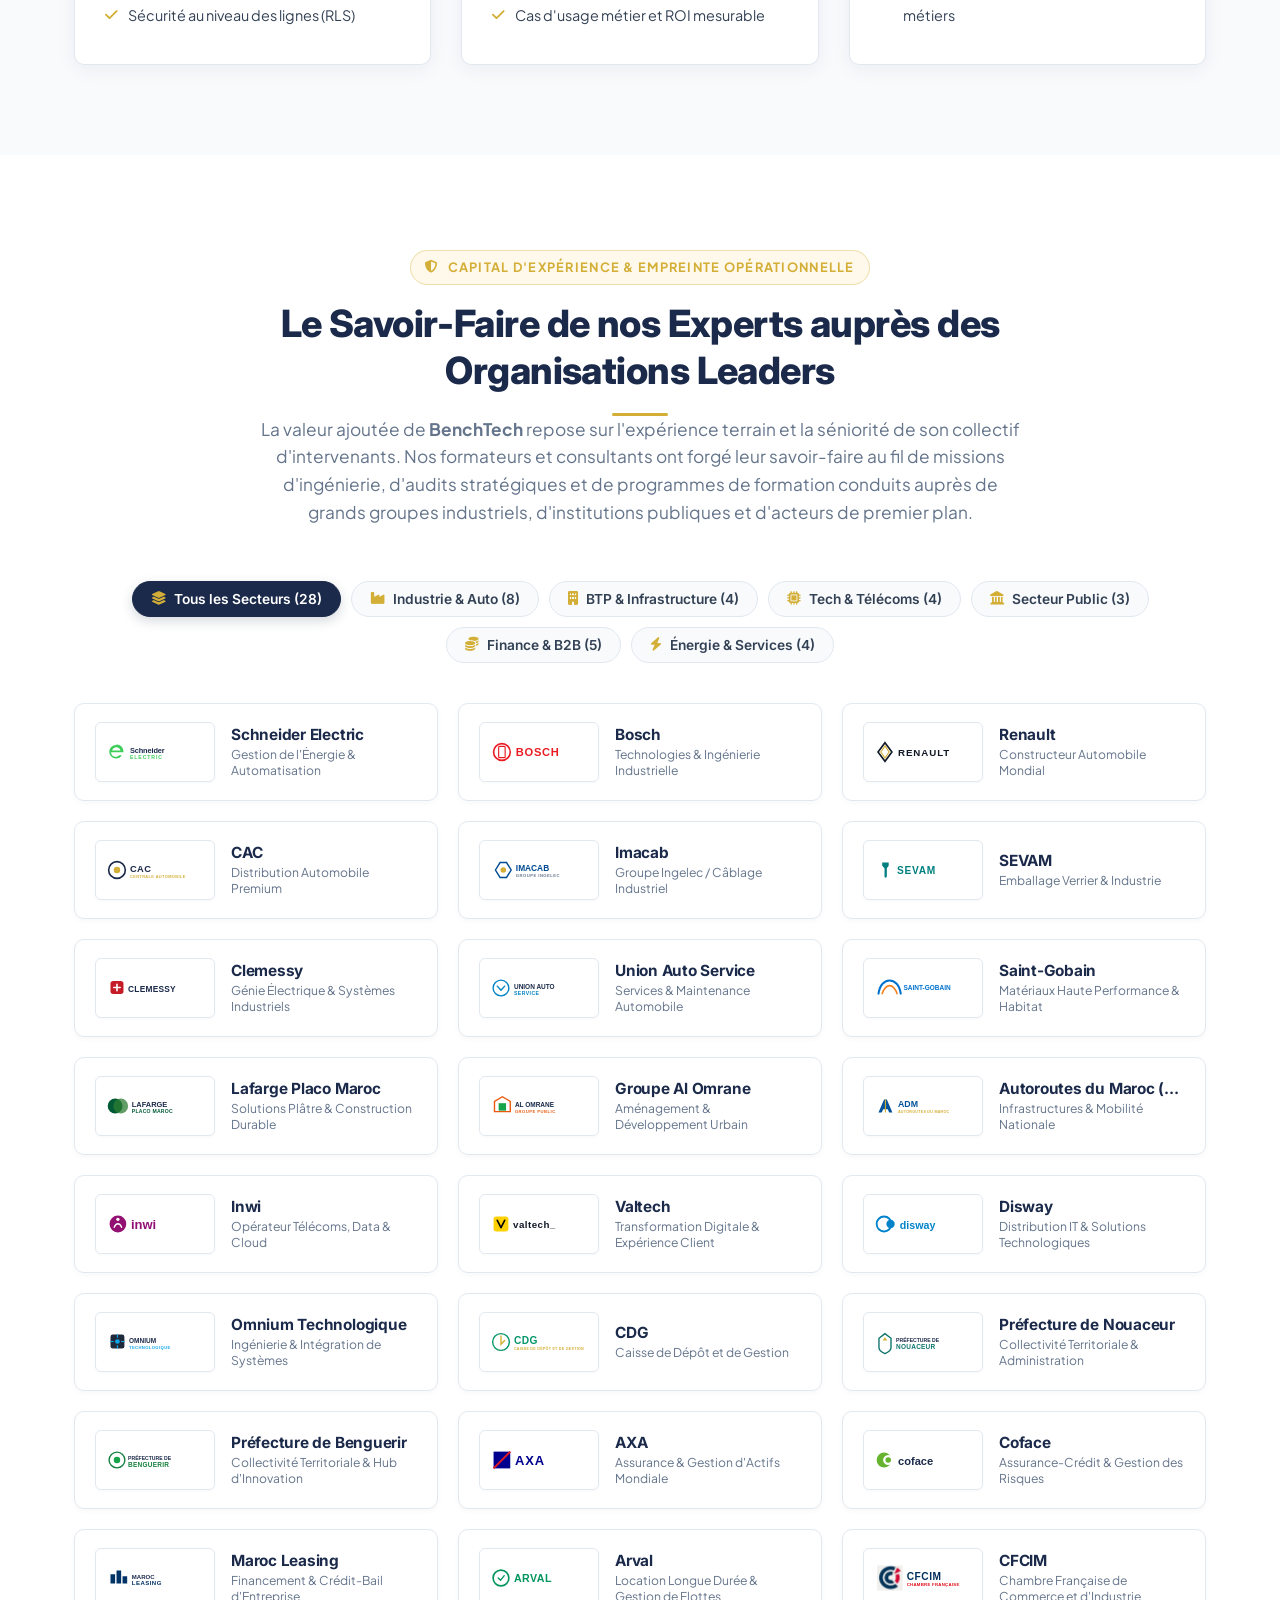
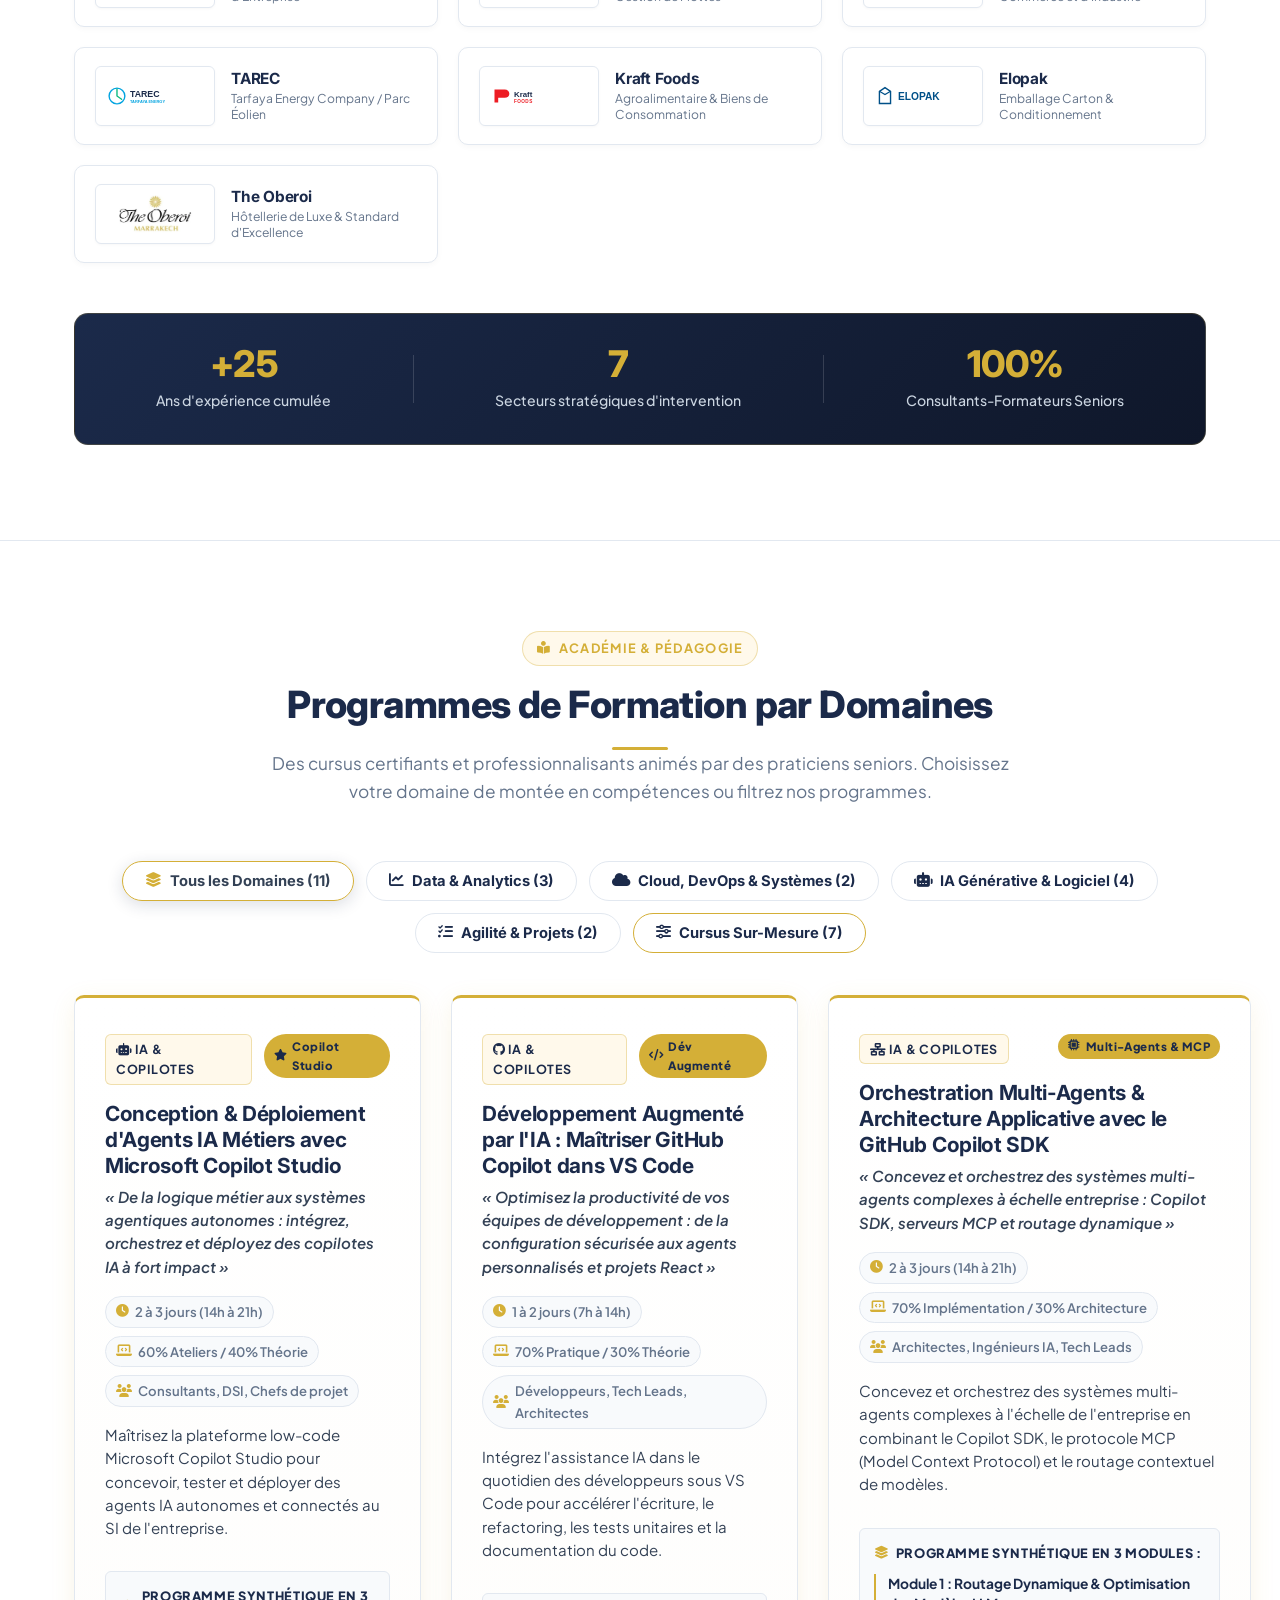
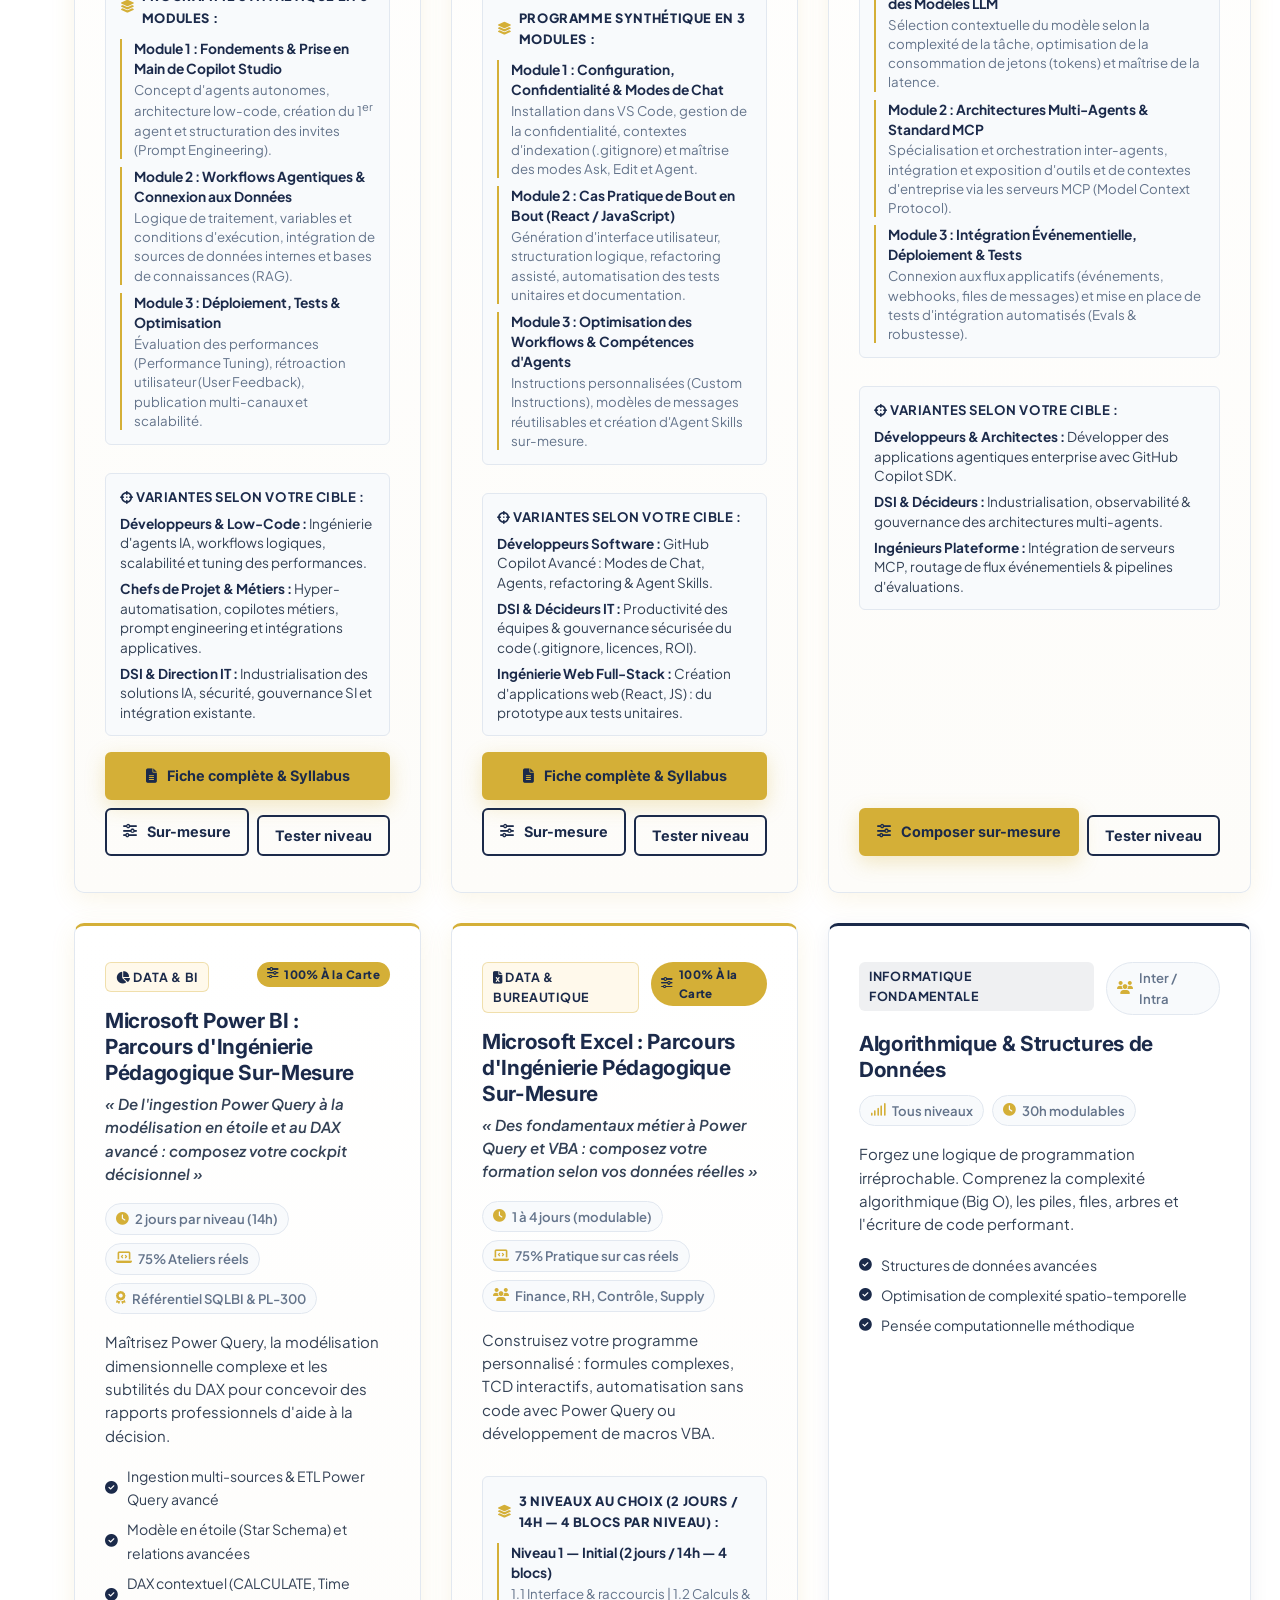
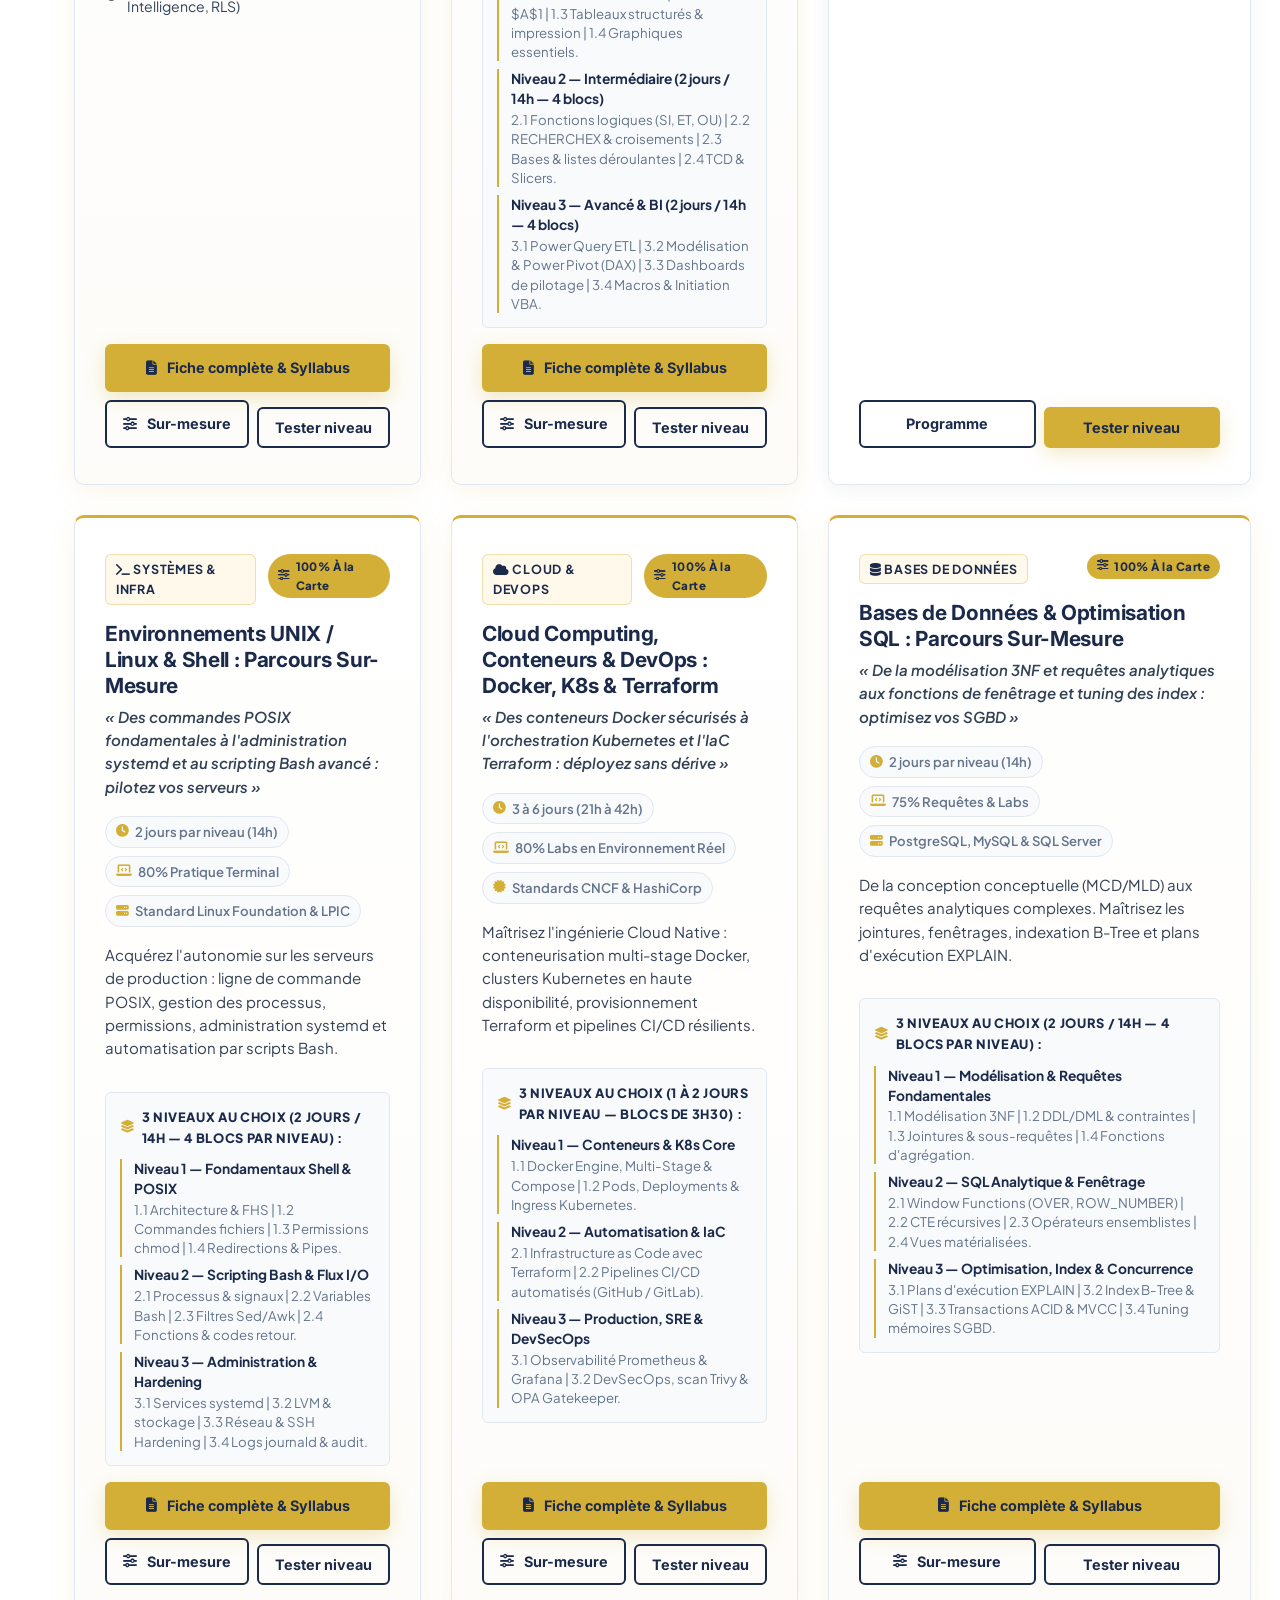
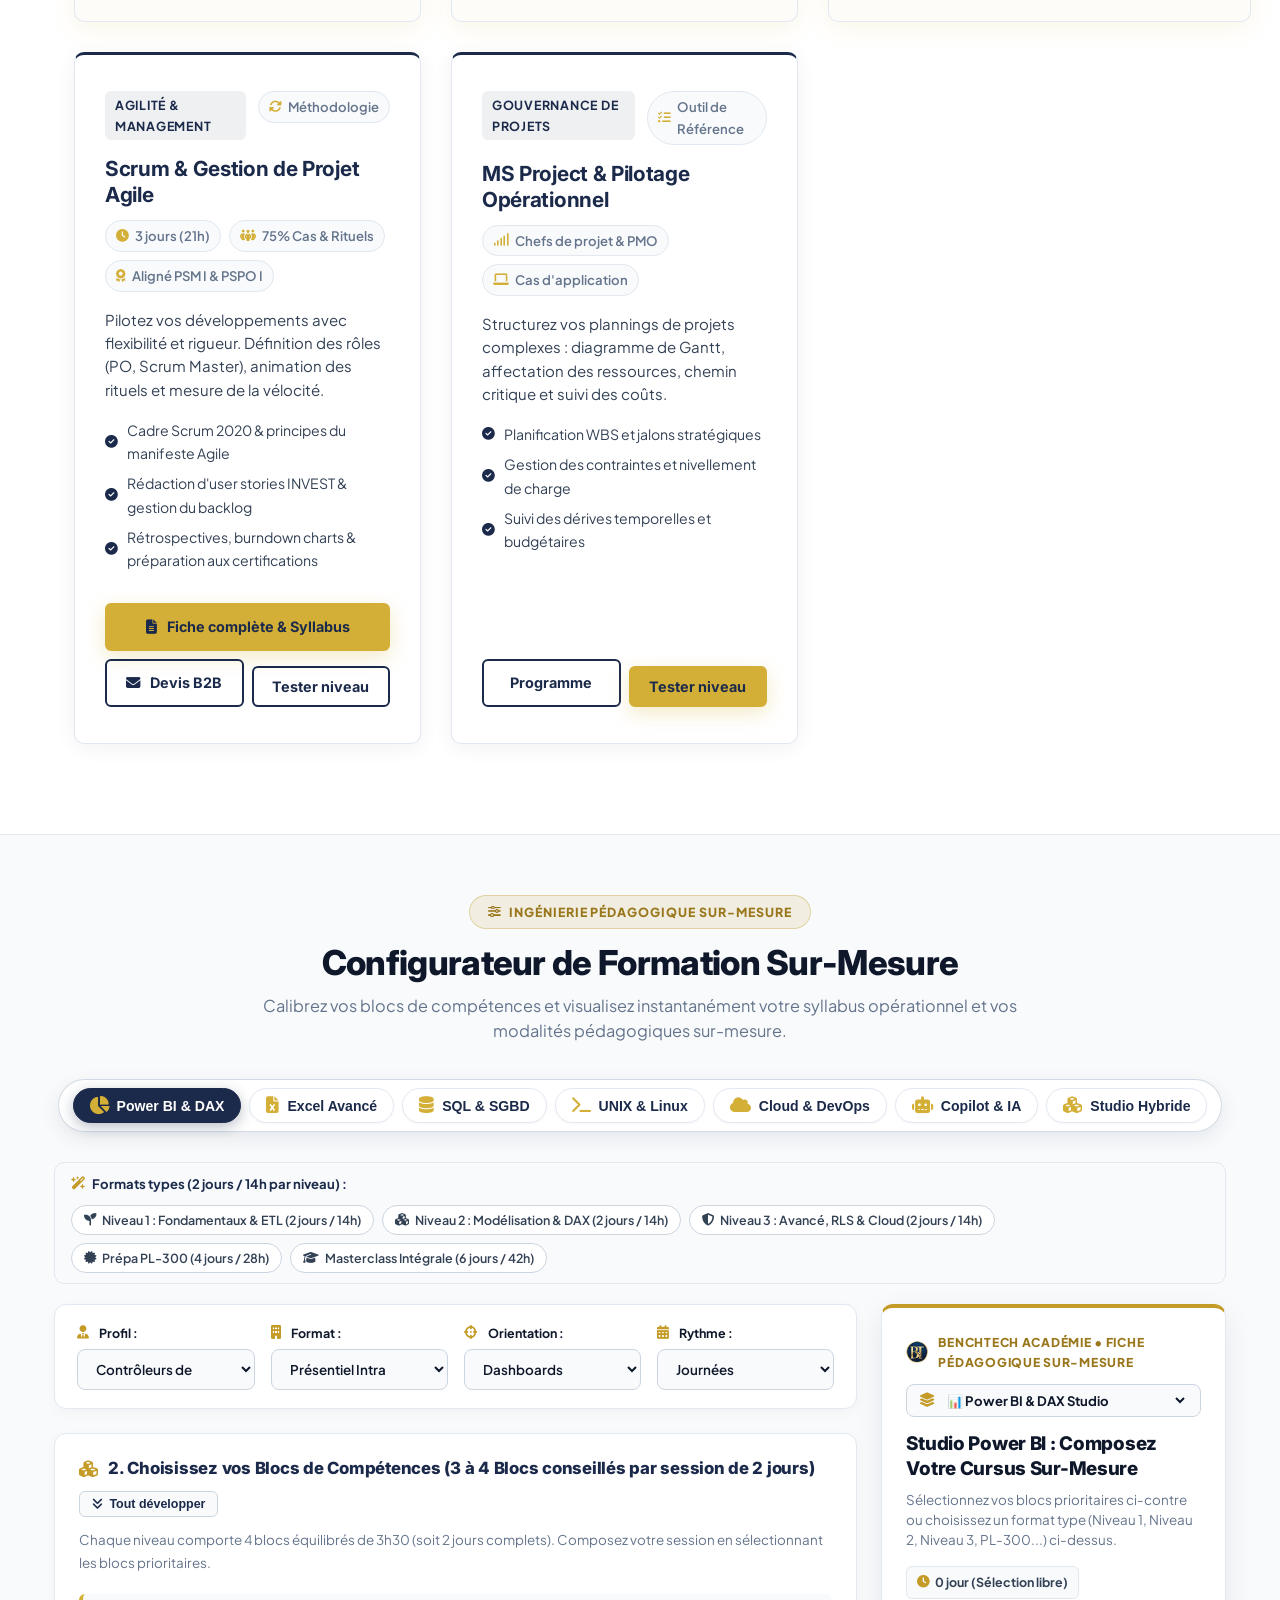
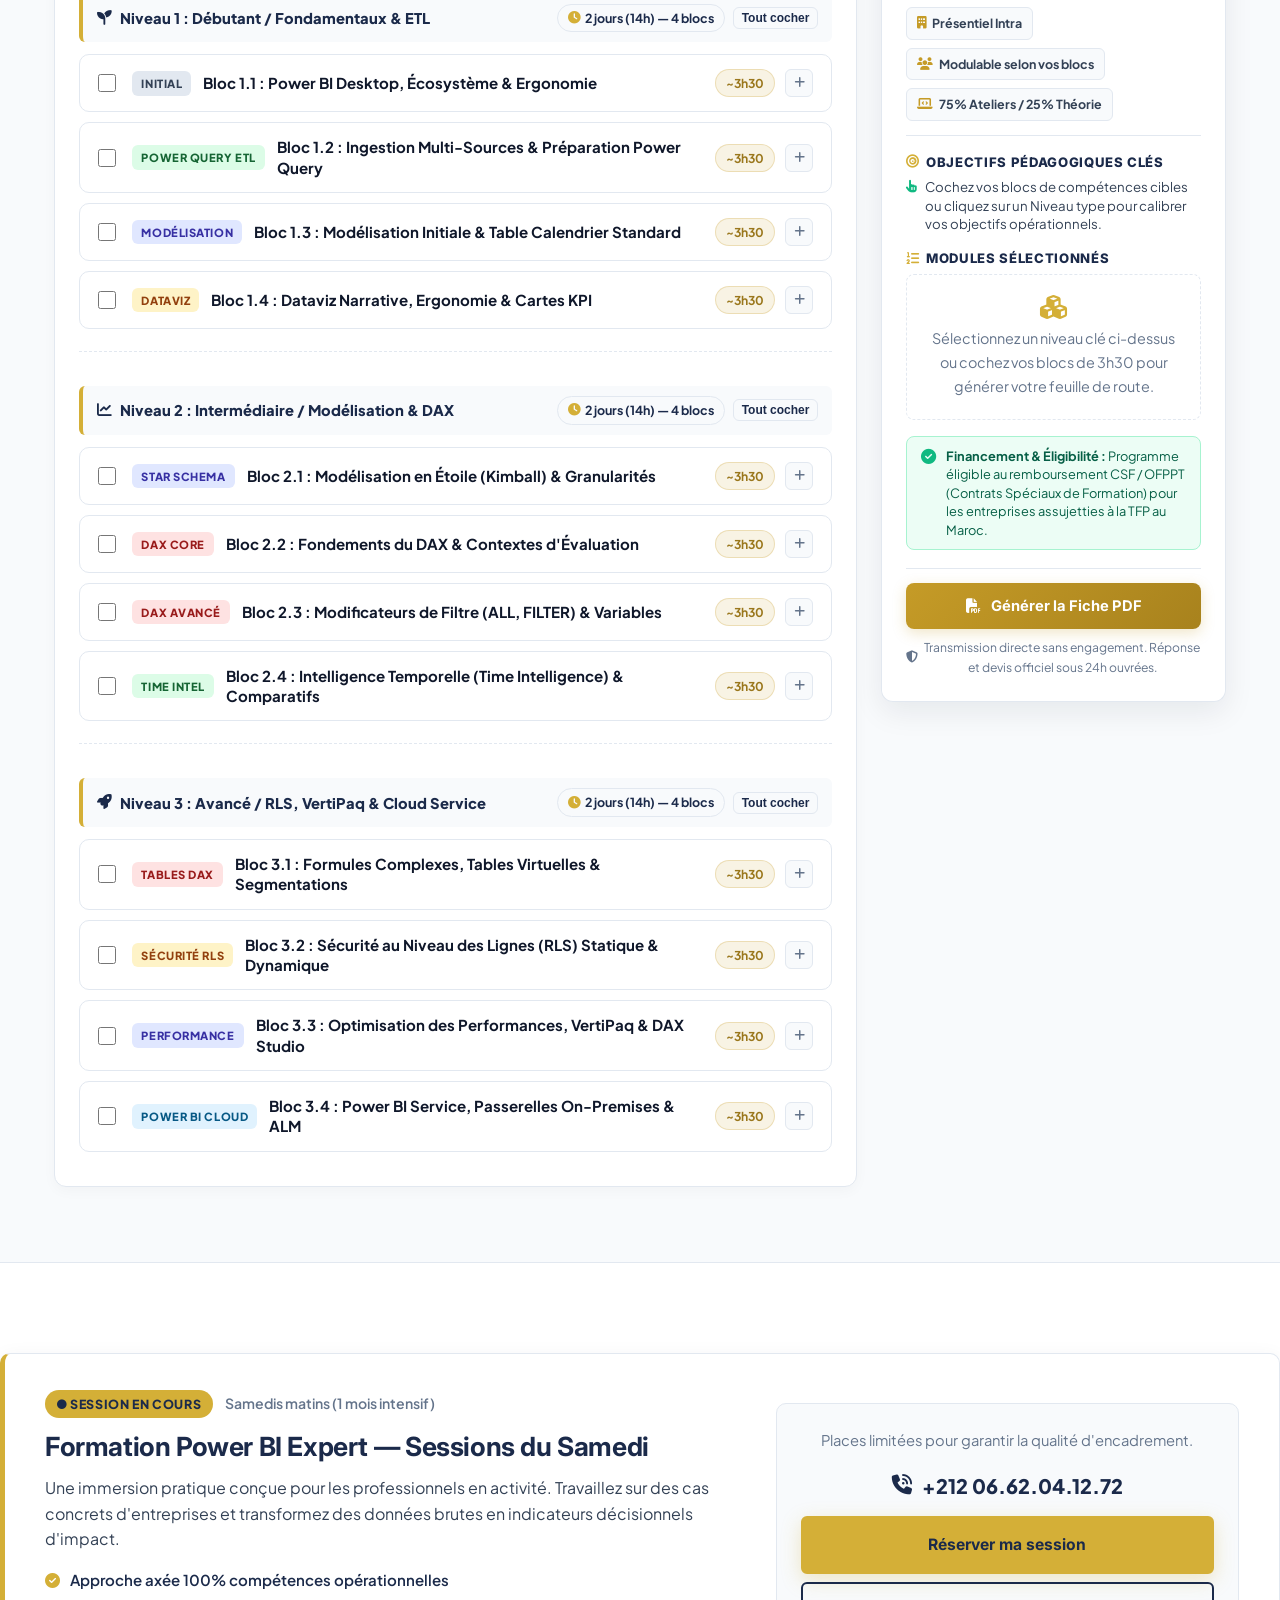
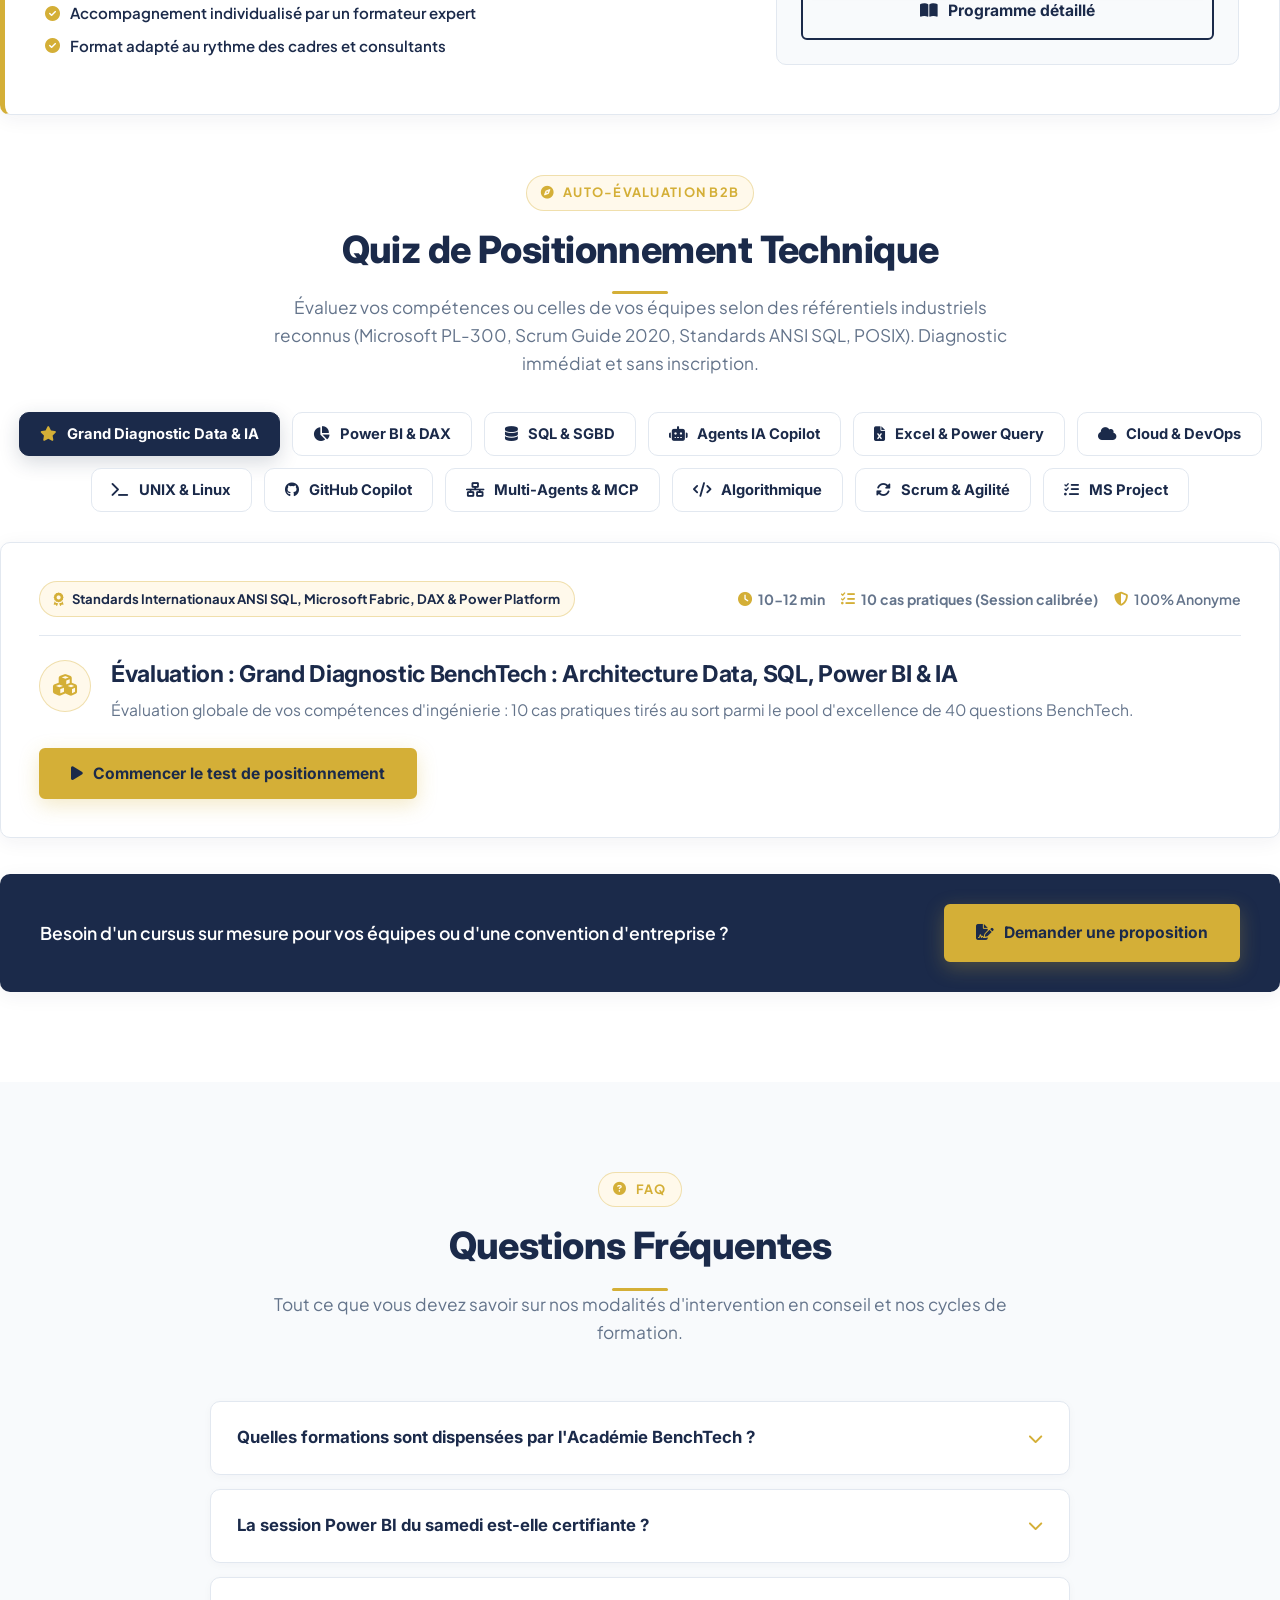
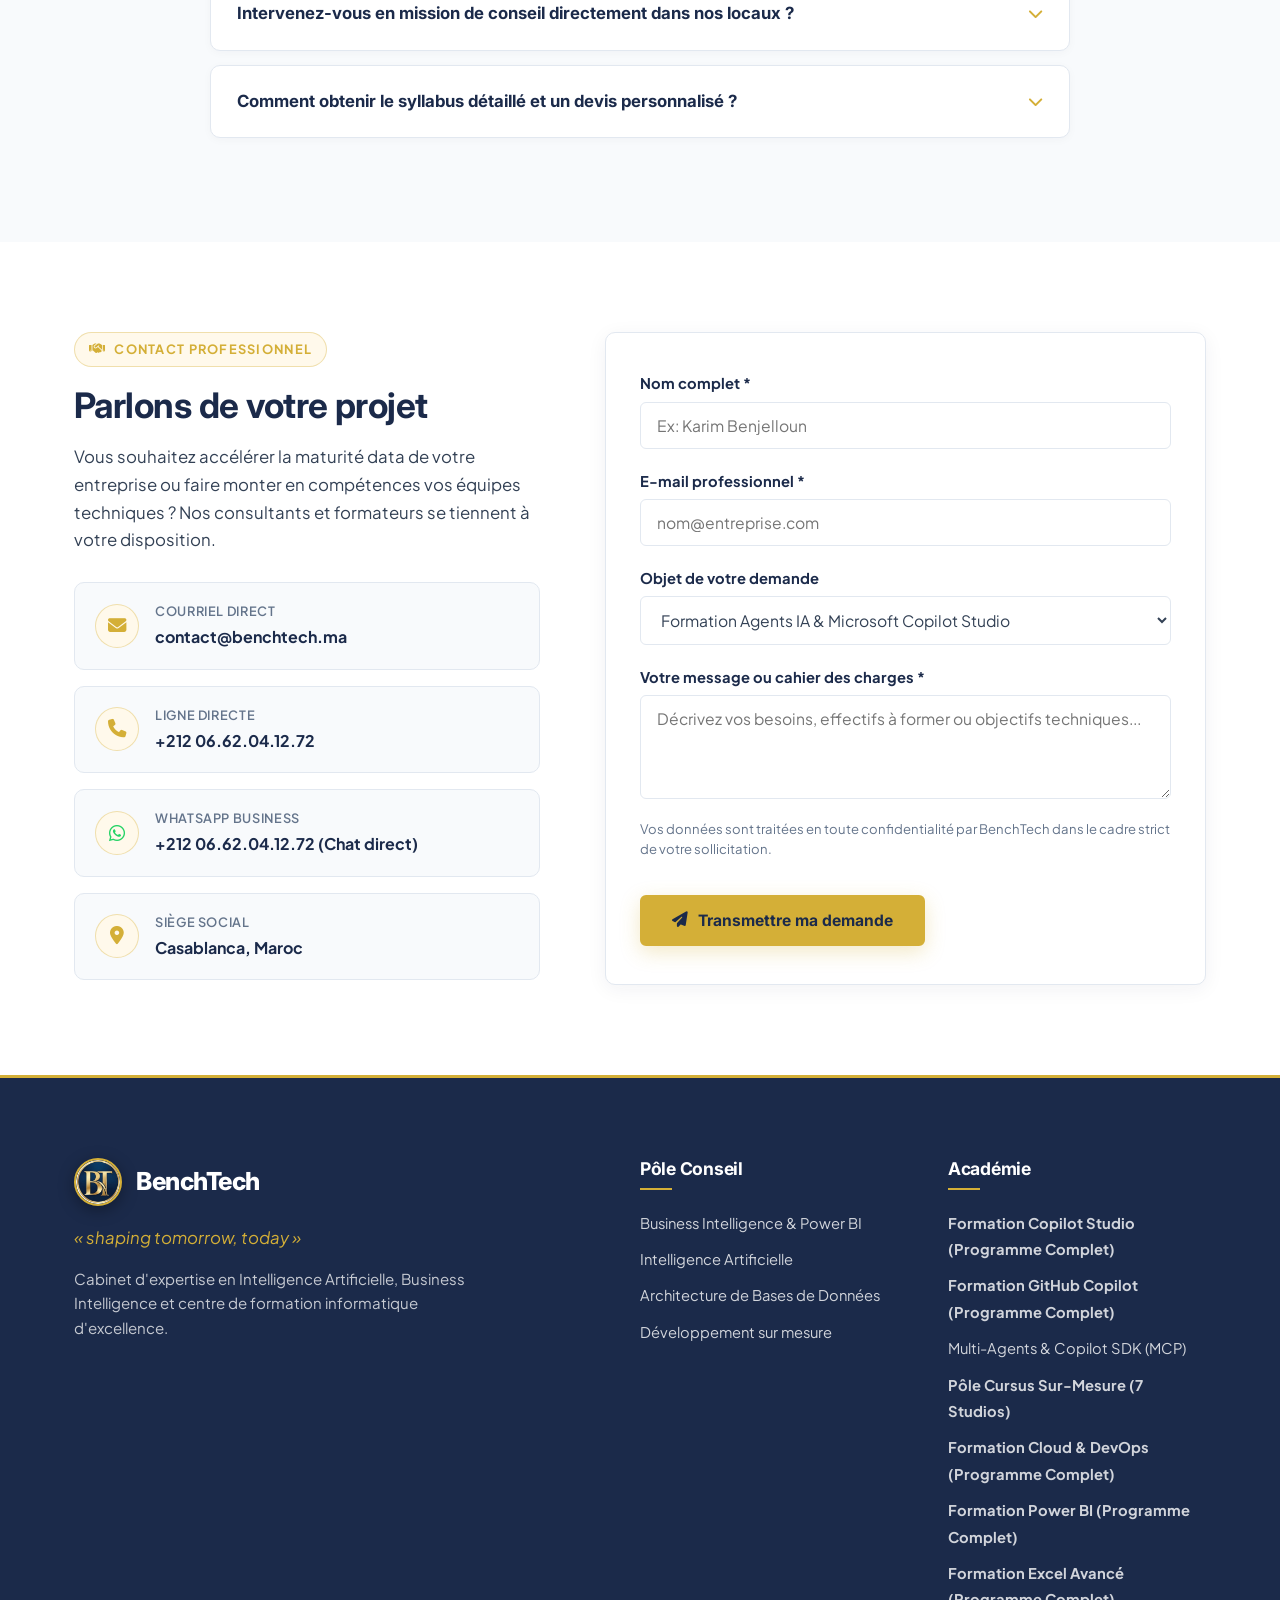
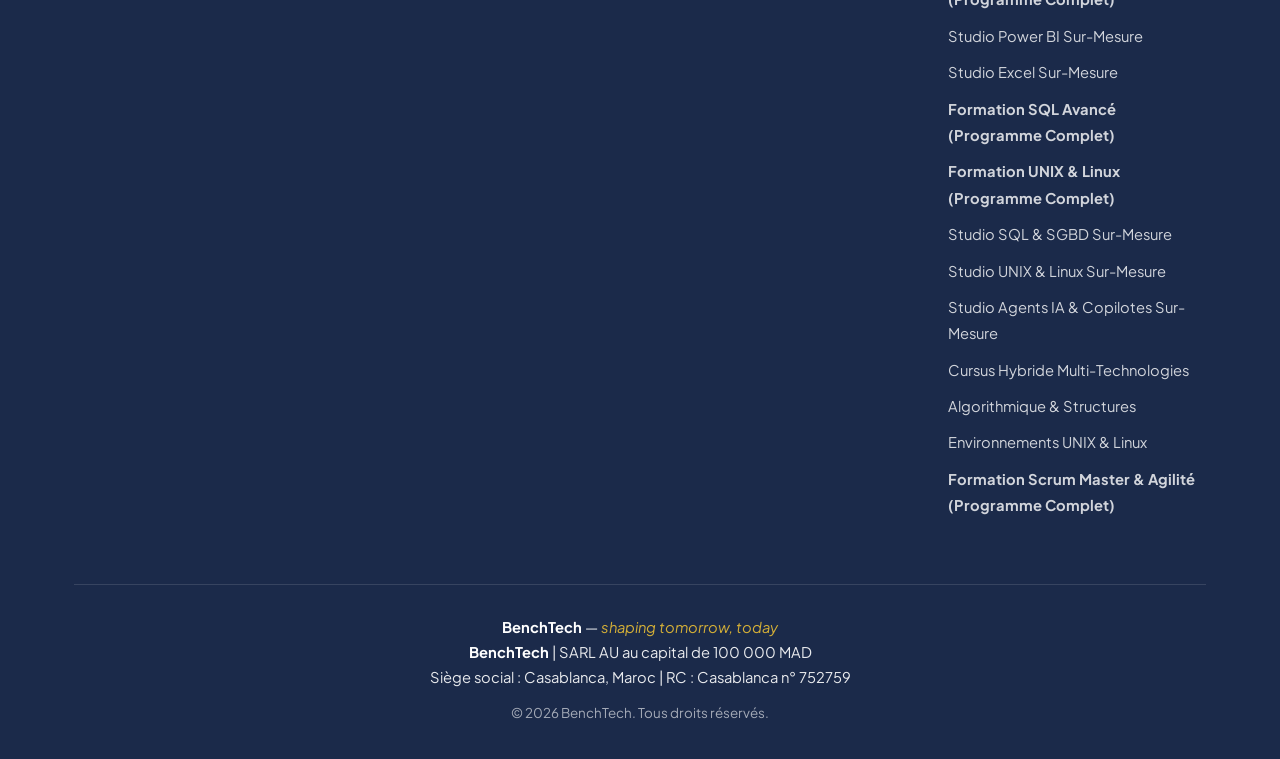
==== commit bcb2bd4b: "fix(nav): dropdown Cursus Sur-Mesure se ferme apres selection d'un studio" ====
--- a/siteweb/index.html
+++ b/siteweb/index.html
@@ -5154,6 +5154,32 @@
         }
 
         // ---------------------------------------------------------------------
+        // DROPDOWN NAV DESKTOP — Fermeture au clic sur un item
+        // ---------------------------------------------------------------------
+        document.querySelectorAll('.nav-dropdown-menu a').forEach(link => {
+            link.addEventListener('click', () => {
+                // Retire le focus du parent pour couper :focus-within
+                const dropdown = link.closest('.nav-dropdown');
+                if (dropdown) {
+                    // Blur tous les éléments focusables dans le dropdown
+                    dropdown.querySelectorAll('a, button').forEach(el => el.blur());
+                    // Ajout temporaire d'une classe qui force la fermeture via CSS
+                    dropdown.classList.add('dropdown-closing');
+                    setTimeout(() => dropdown.classList.remove('dropdown-closing'), 400);
+                }
+            });
+        });
+
+        // Fermer le dropdown si on clique ailleurs dans la page
+        document.addEventListener('click', (e) => {
+            document.querySelectorAll('.nav-dropdown').forEach(dropdown => {
+                if (!dropdown.contains(e.target)) {
+                    dropdown.querySelectorAll('a, button').forEach(el => el.blur());
+                }
+            });
+        });
+
+        // ---------------------------------------------------------------------
         // SCROLLSPY DYNAMIQUE BenchTech (SURLIGNAGE DU MENU AU DÉFILEMENT)
         // ---------------------------------------------------------------------
         const navAnchorLinks = document.querySelectorAll('#main-nav-links a[href^="#"]');
--- a/siteweb/css/style.css
+++ b/siteweb/css/style.css
@@ -363,6 +363,16 @@
     transform: translateX(-50%) translateY(4px);
 }
 
+/* Force la fermeture immédiate après clic sur un item */
+.nav-dropdown.dropdown-closing .nav-dropdown-menu,
+.nav-dropdown.dropdown-closing:hover .nav-dropdown-menu,
+.nav-dropdown.dropdown-closing:focus-within .nav-dropdown-menu {
+    opacity: 0 !important;
+    visibility: hidden !important;
+    pointer-events: none !important;
+    transform: translateX(-50%) translateY(10px) !important;
+}
+
 .nav-dropdown-menu li {
     width: 100%;
     padding: 0;
@@ -431,10 +441,13 @@
     justify-content: center;
     white-space: nowrap !important;
     flex-shrink: 0 !important;
+    overflow: visible;
+    min-width: max-content;
     background-color: var(--color-magician);
     color: var(--color-sage) !important;
     font-weight: 700 !important;
-    padding: 10px 22px !important;
+    font-size: 0.84rem !important;
+    padding: 9px 16px !important;
     border-radius: var(--radius-sm);
     transition: var(--transition);
     box-shadow: var(--shadow-subtle);
@@ -3445,8 +3458,10 @@
         font-size: 0.86rem;
     }
     .nav-cta {
-        padding: 8px 16px !important;
-        font-size: 0.86rem;
+        padding: 8px 14px !important;
+        font-size: 0.82rem !important;
+        white-space: nowrap !important;
+        min-width: max-content;
     }
     .header-logo-img {
         height: 58px;
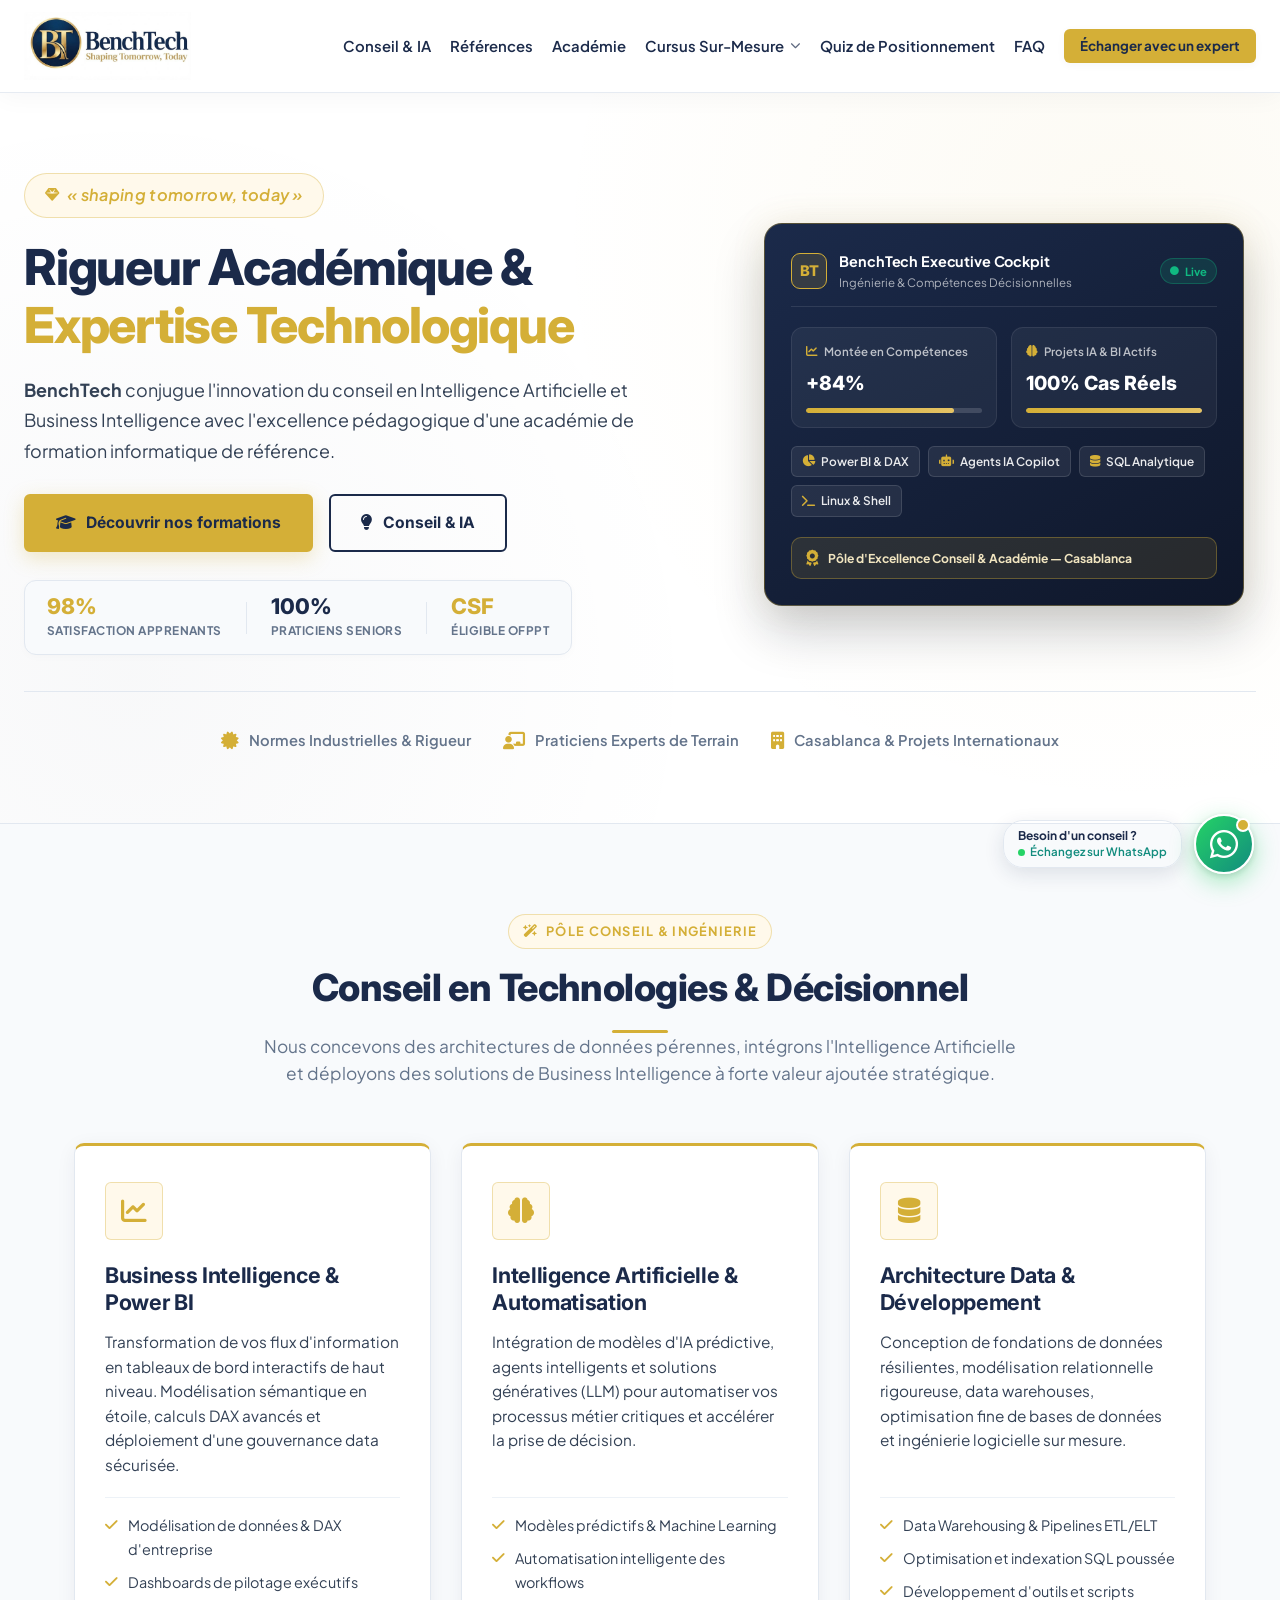
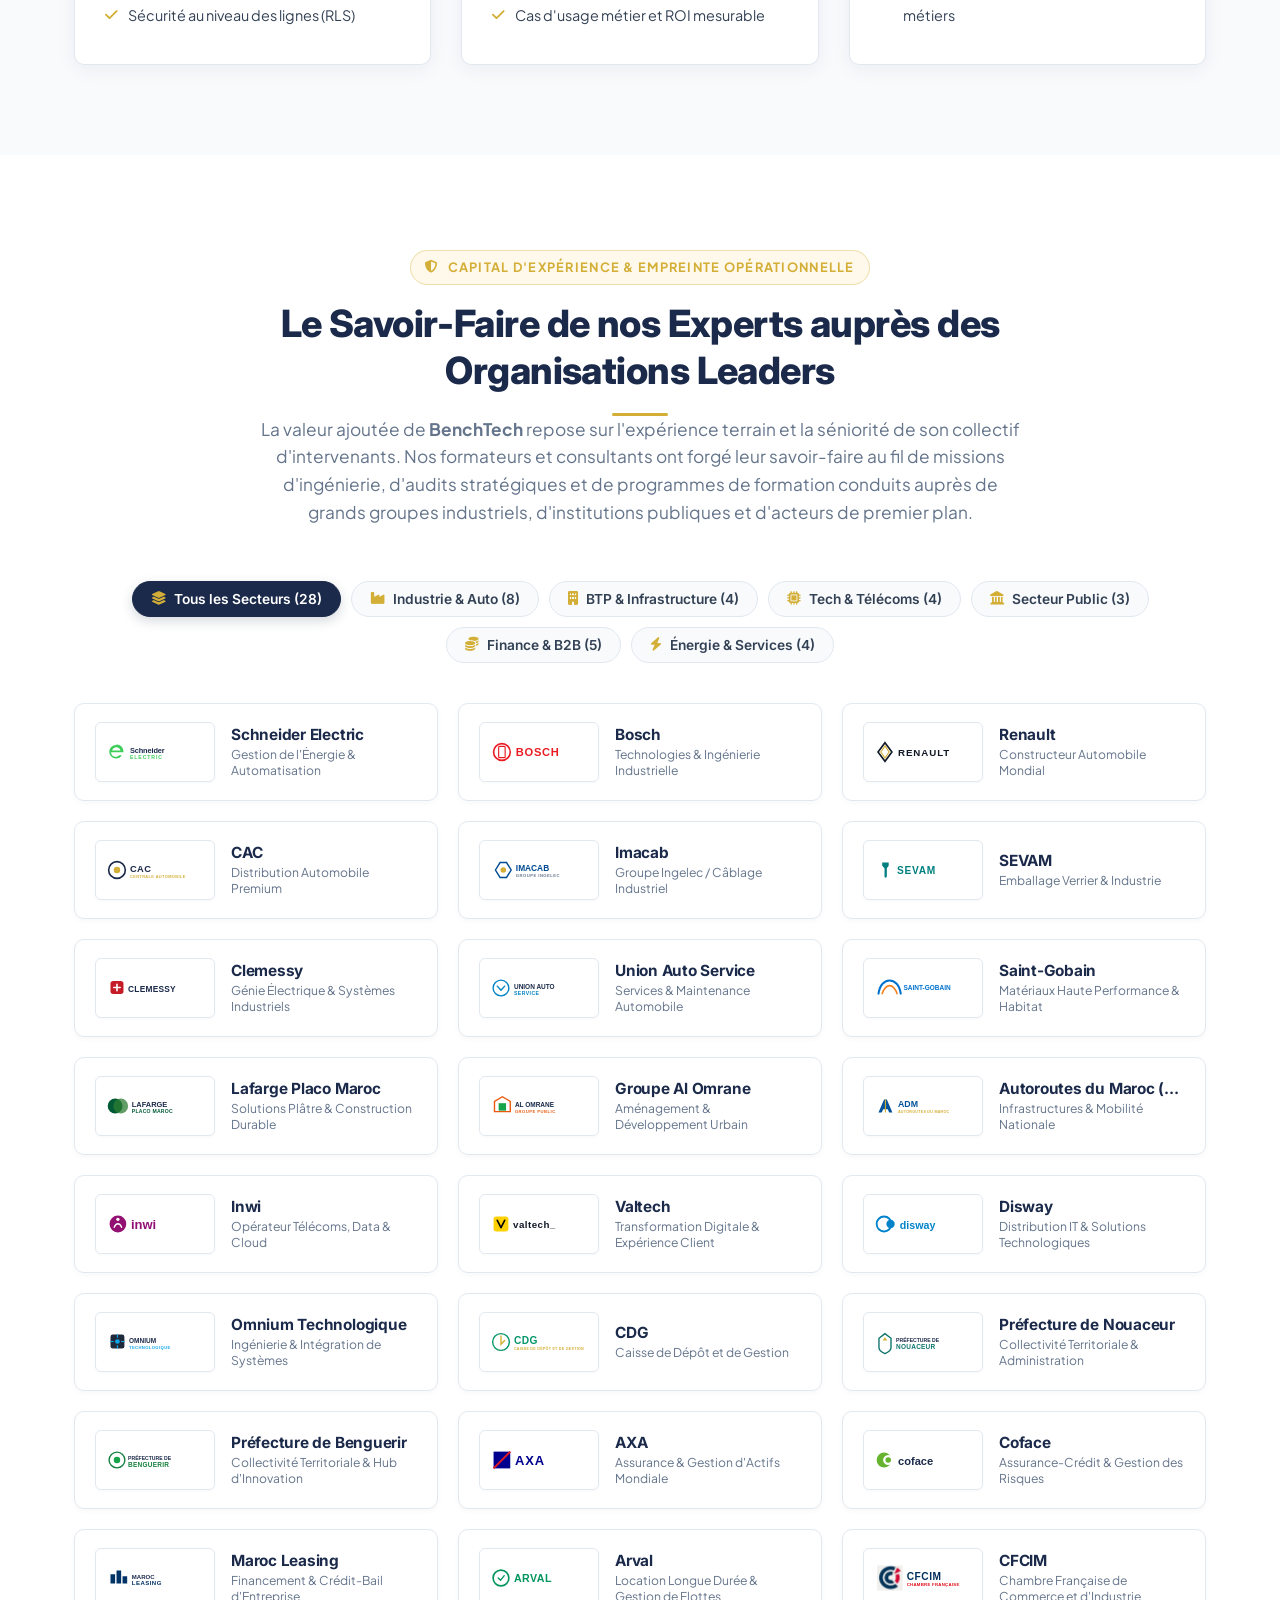
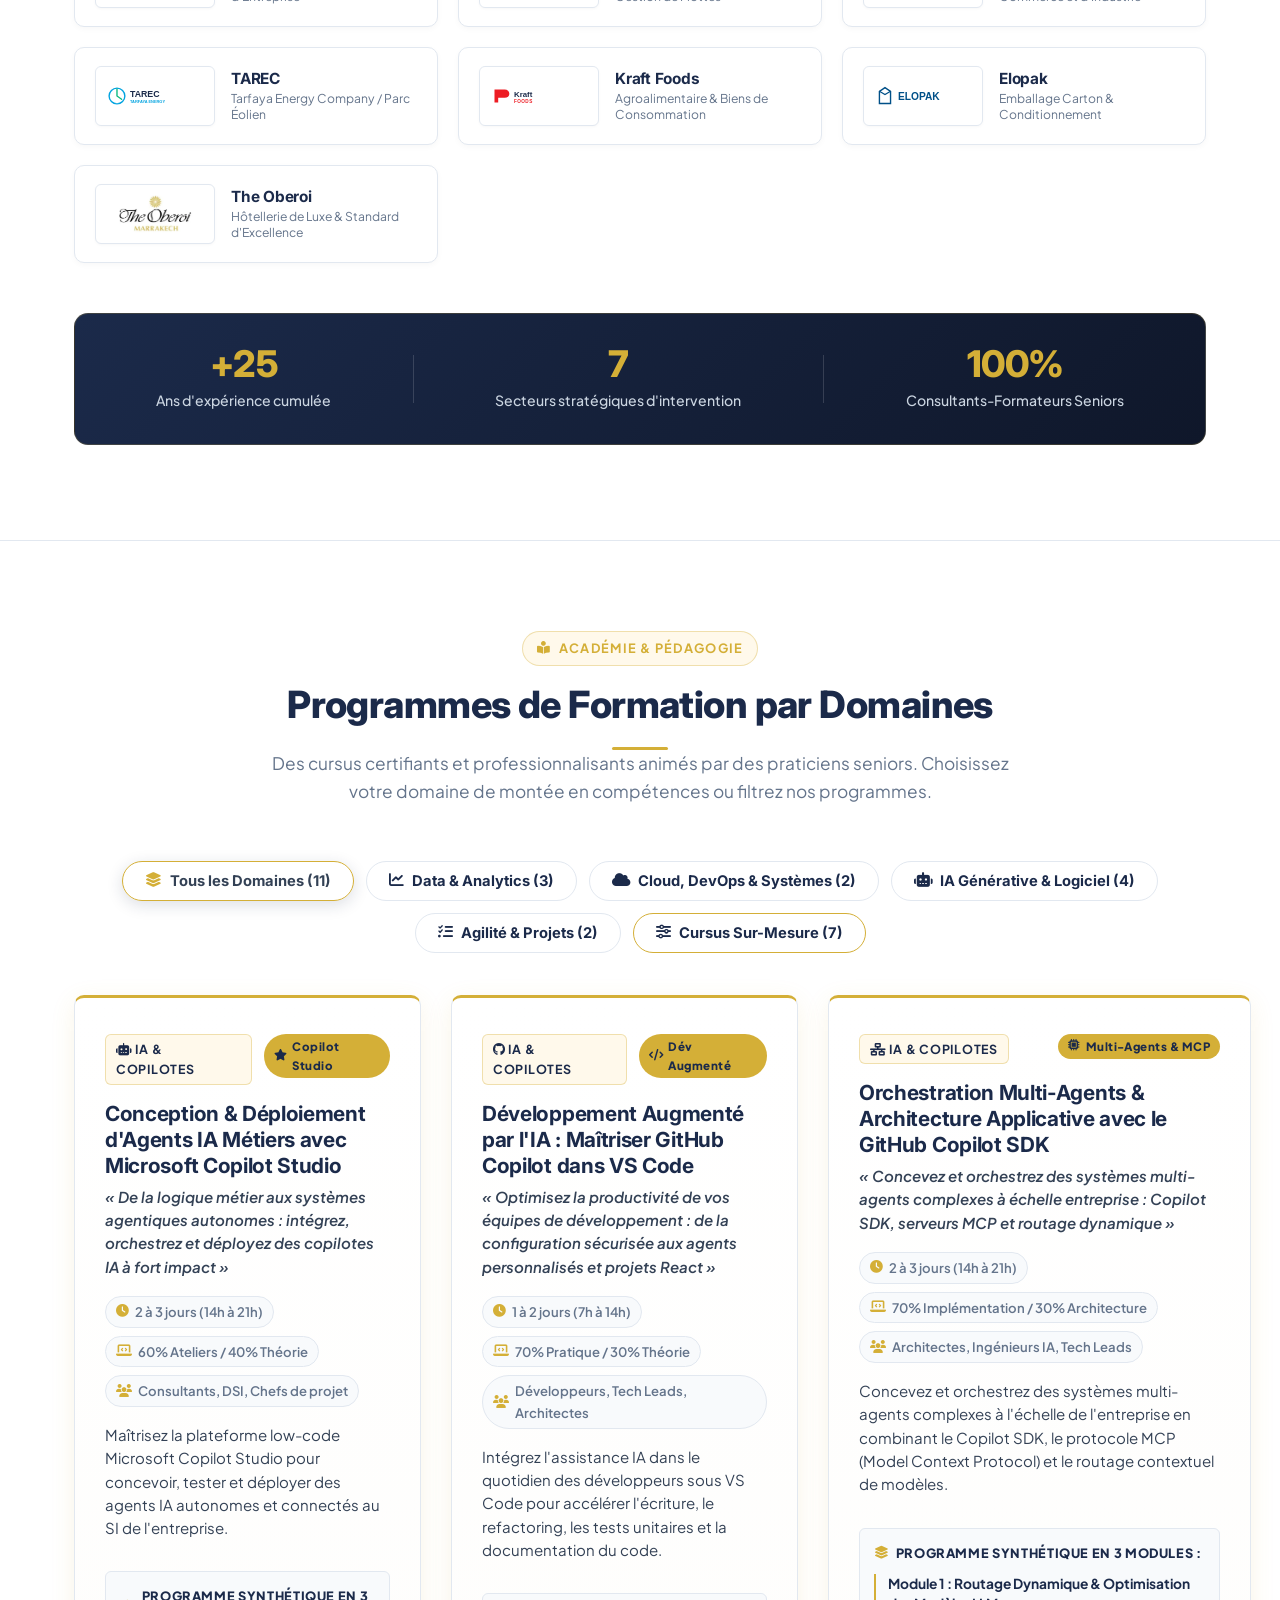
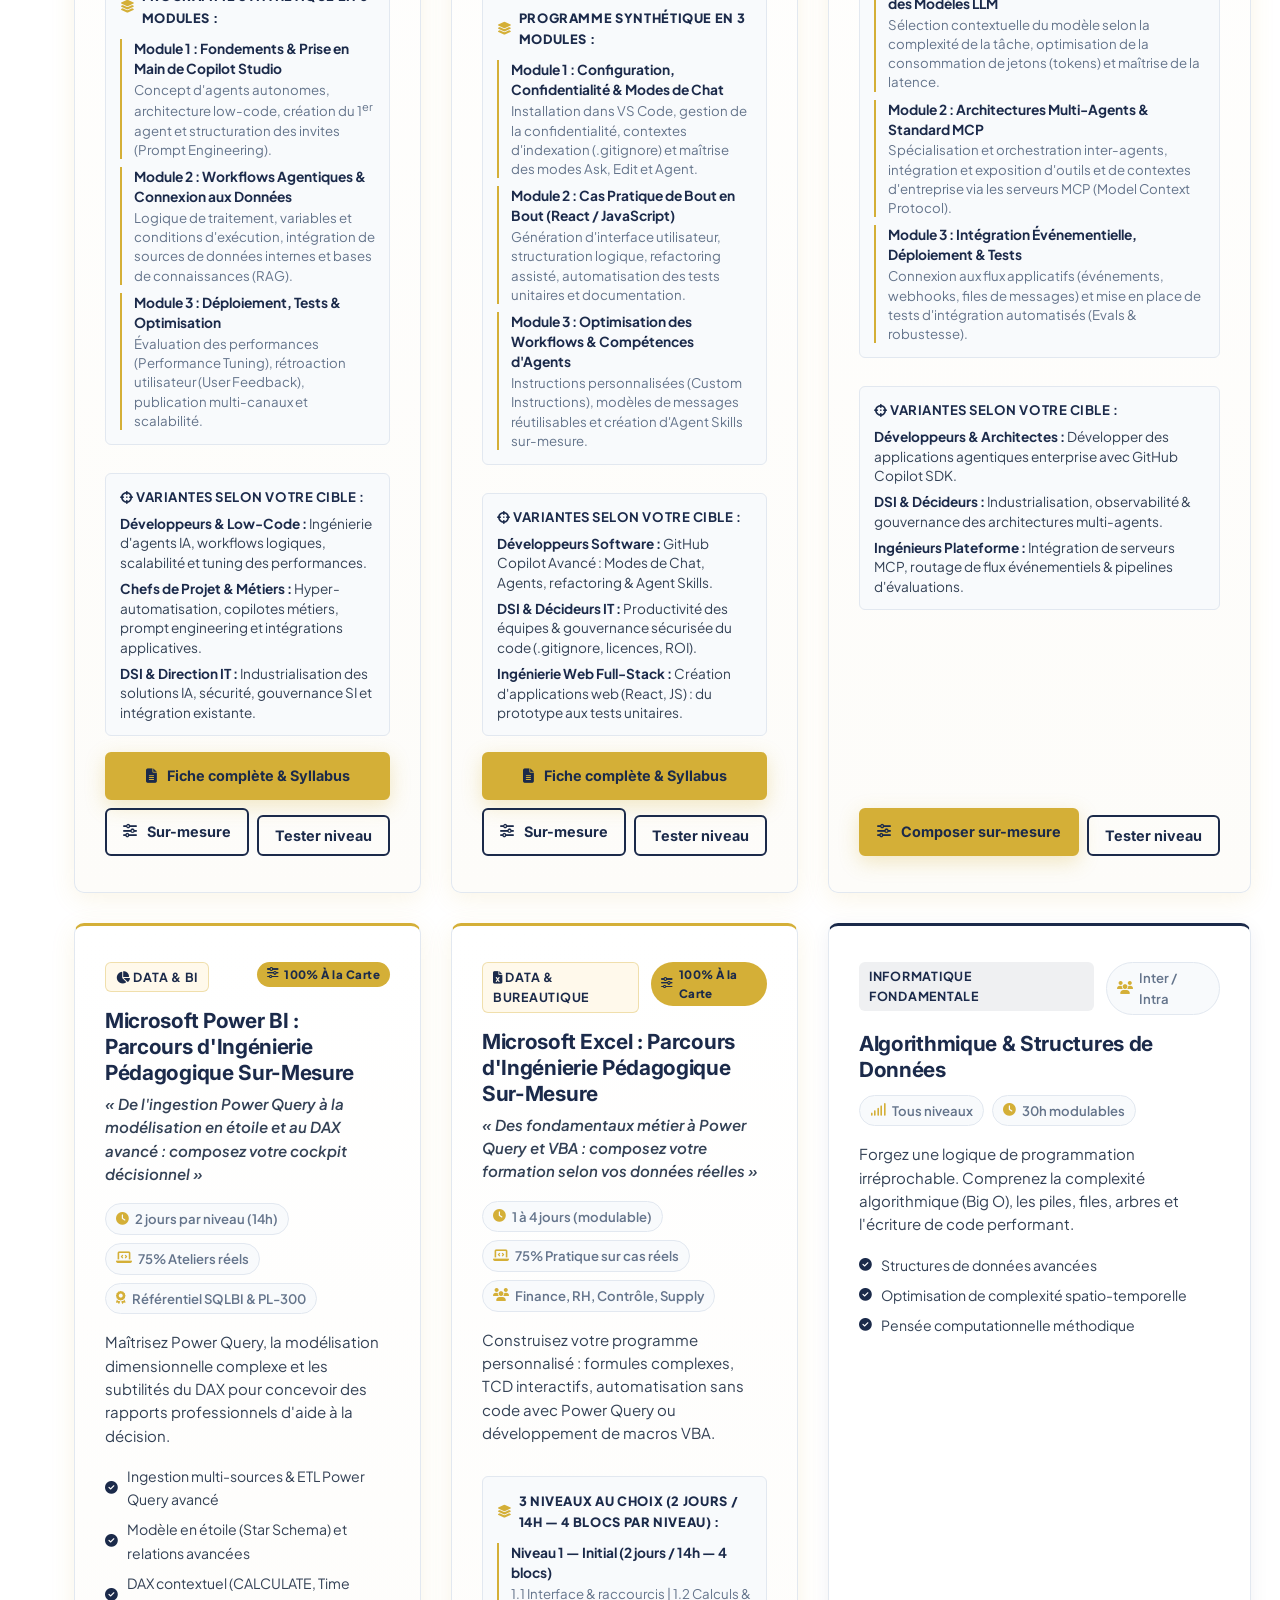
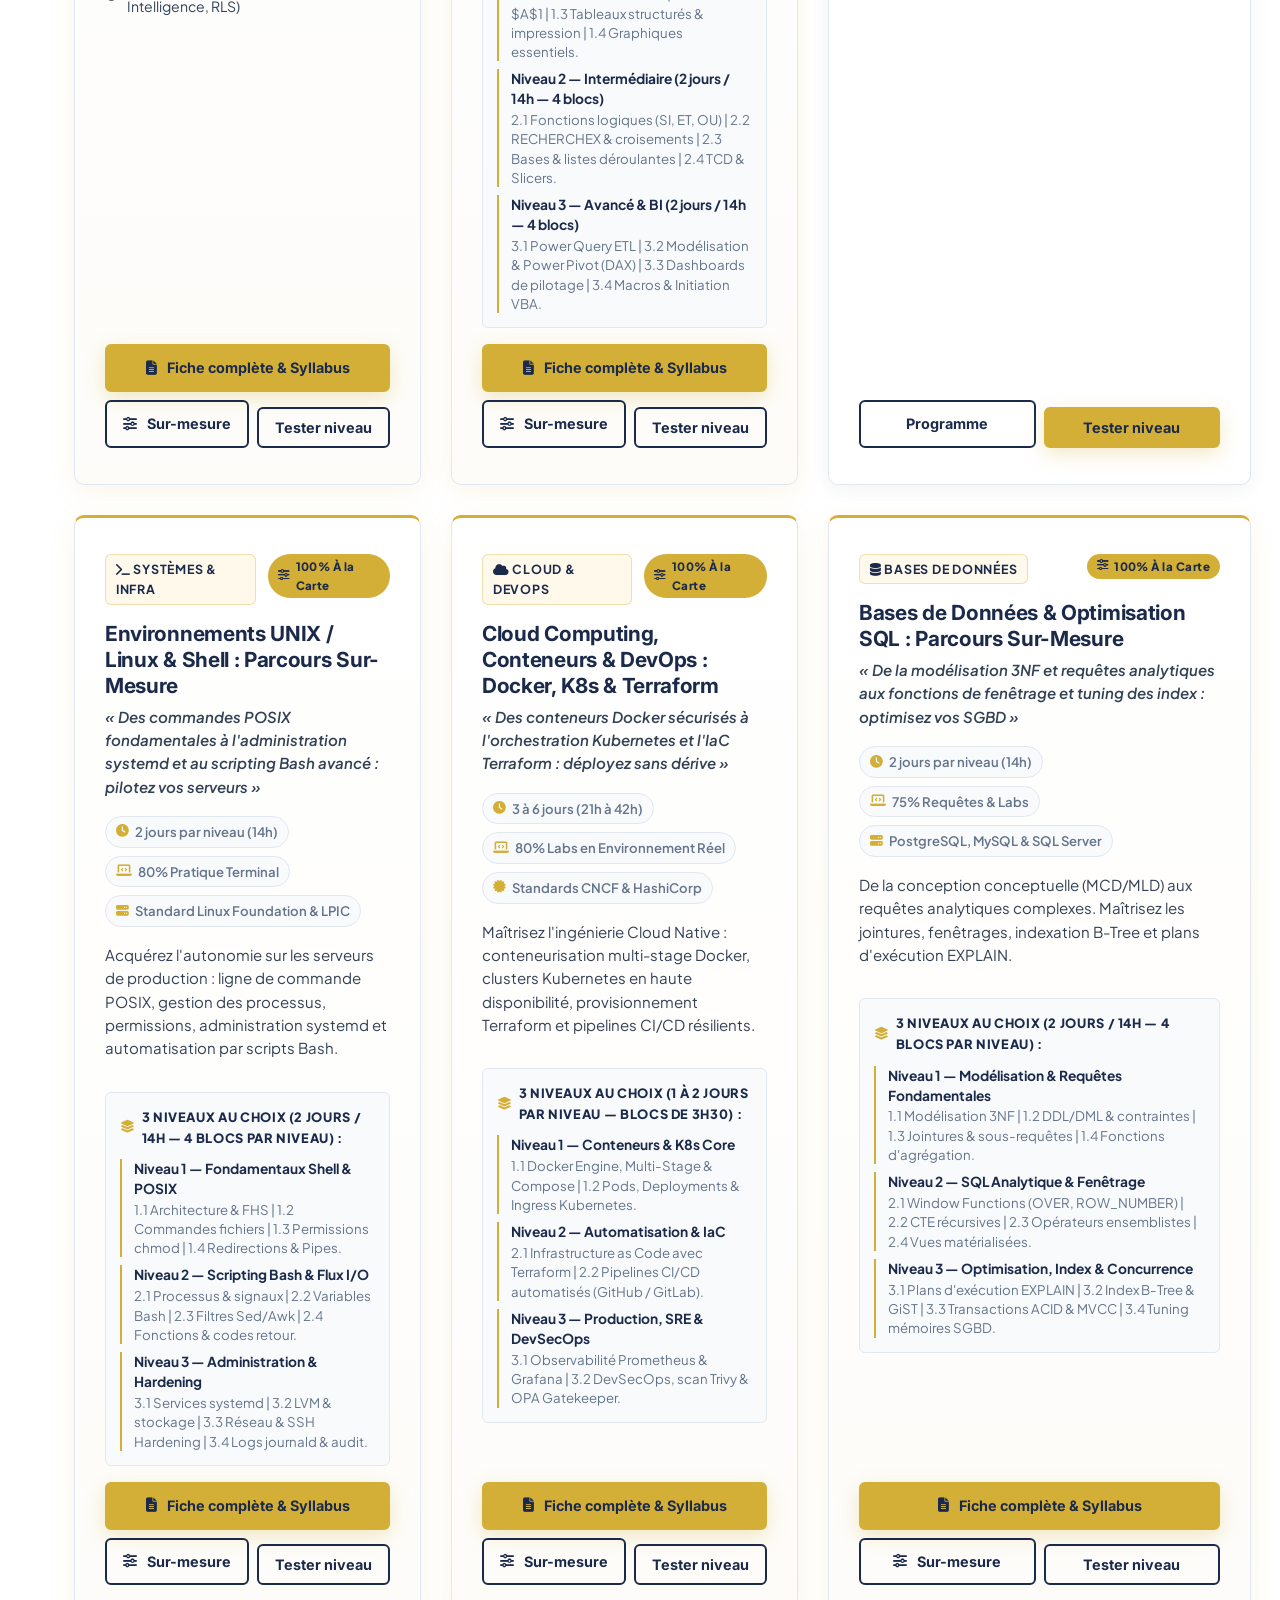
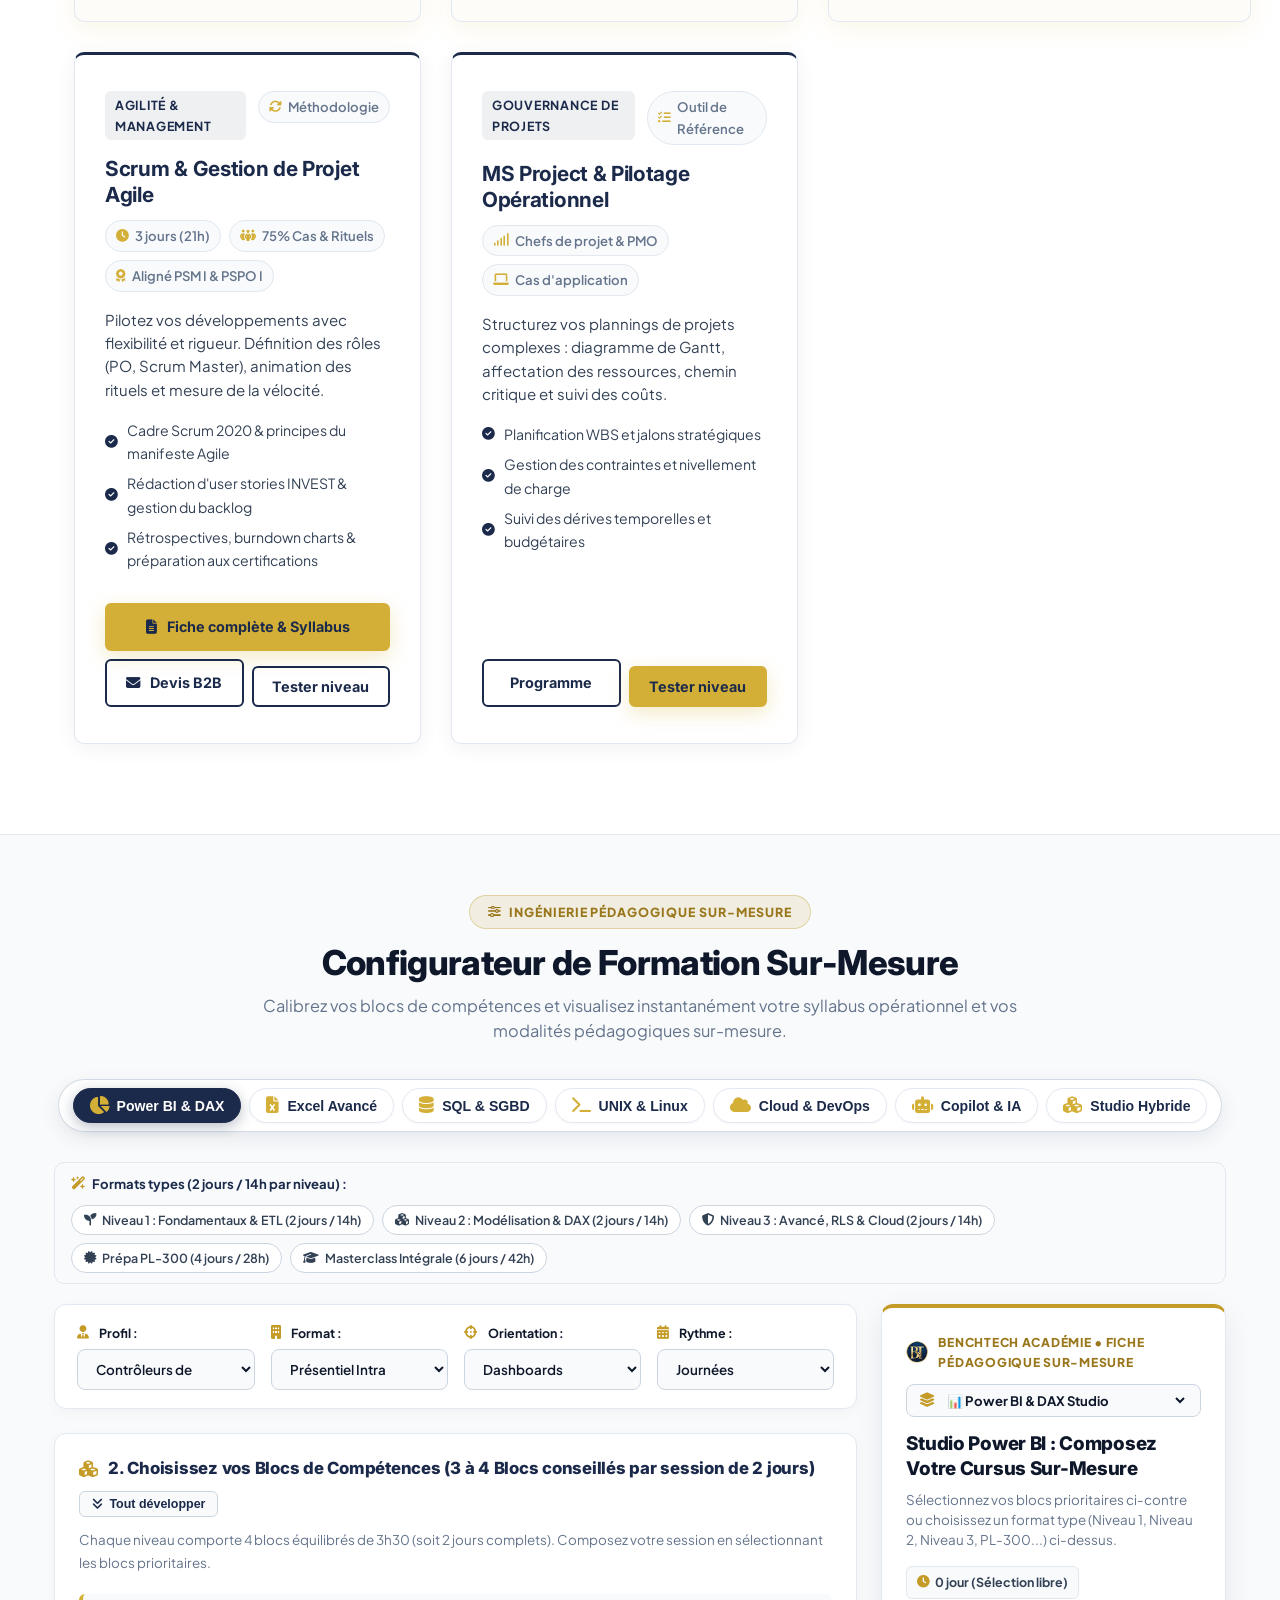
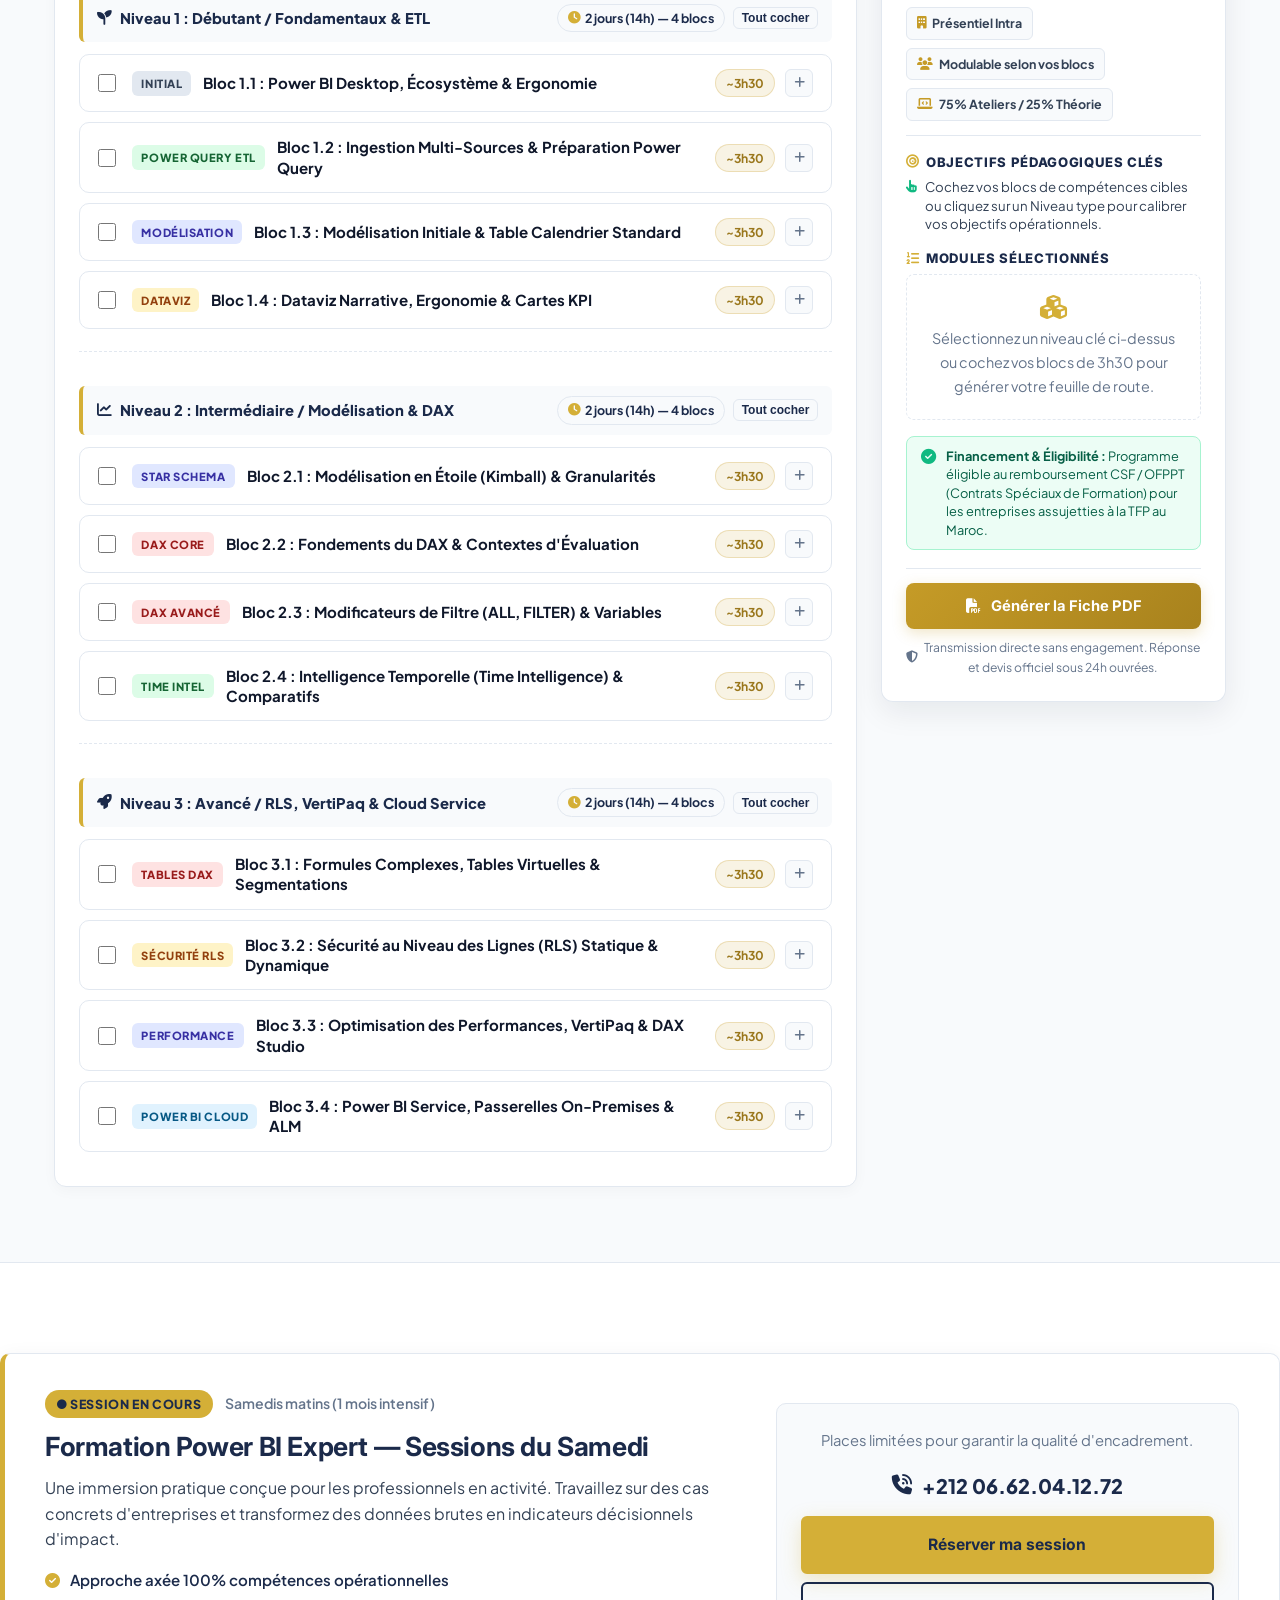
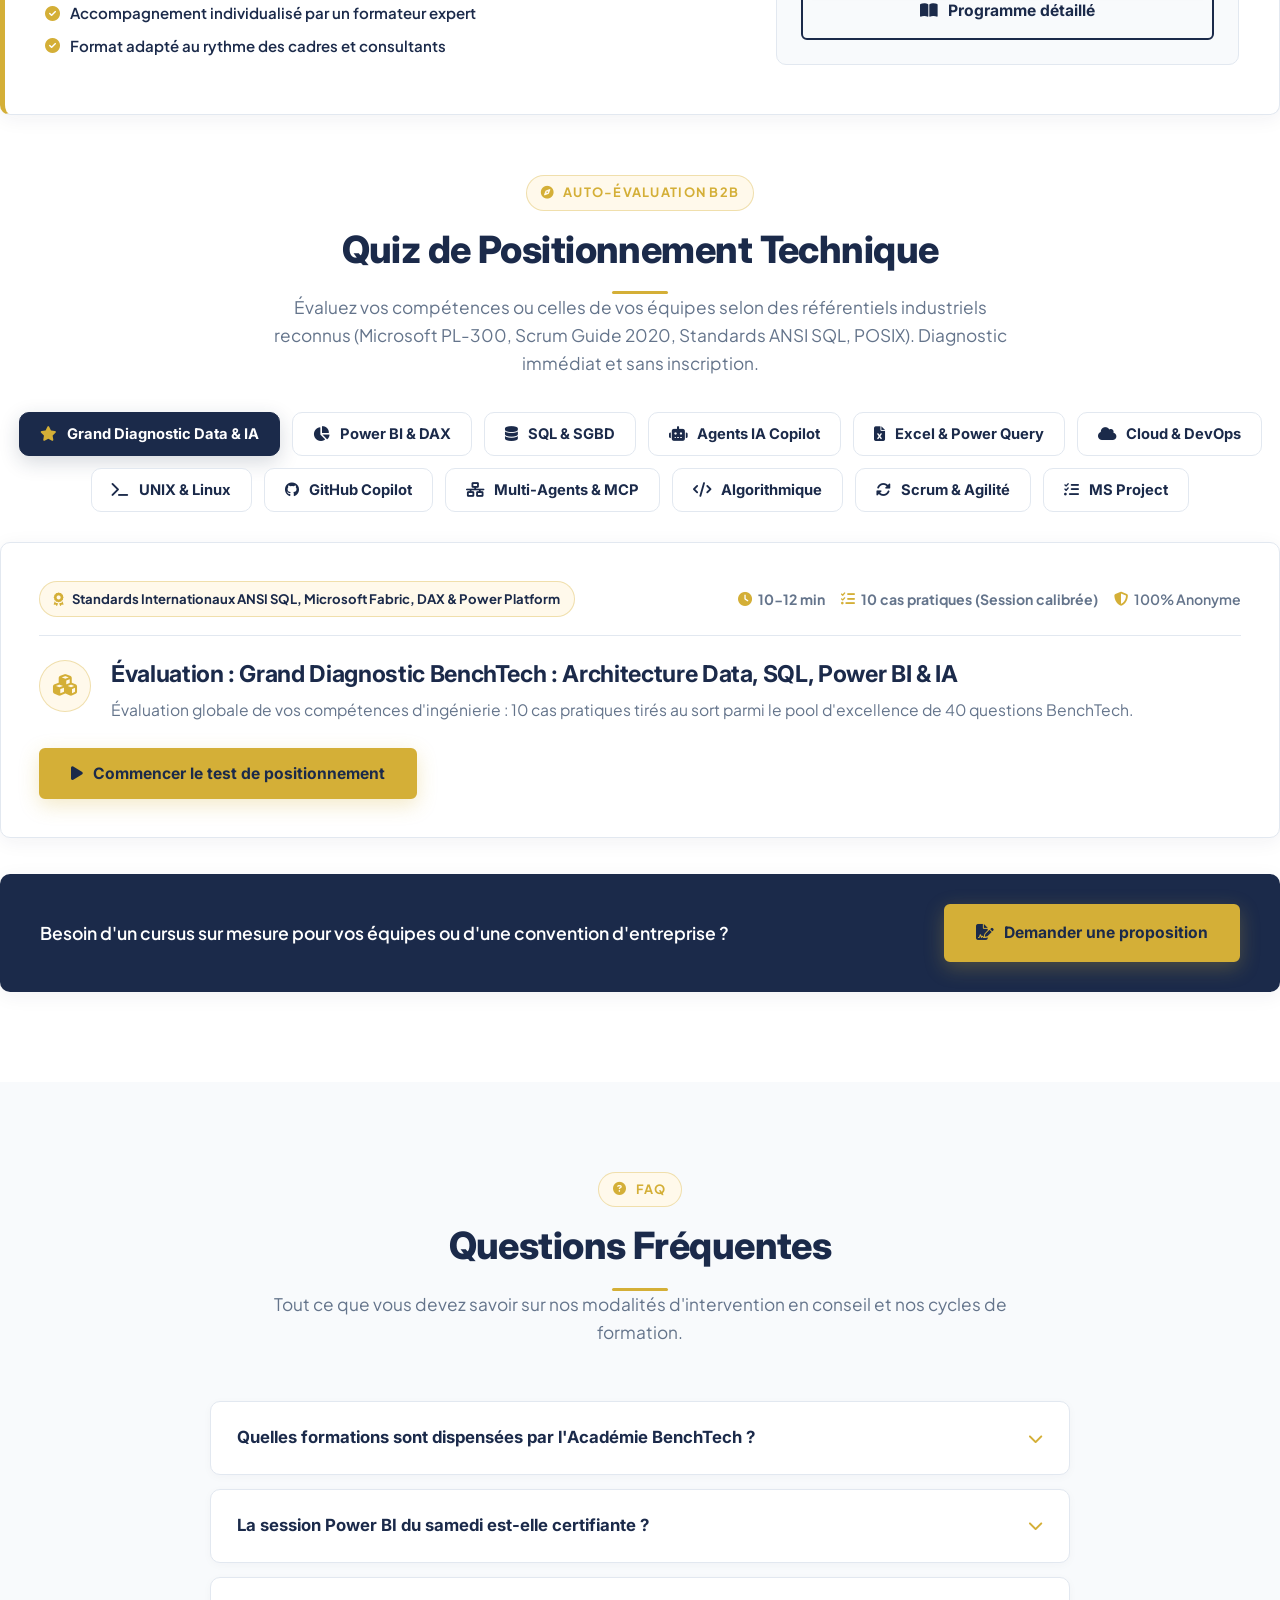
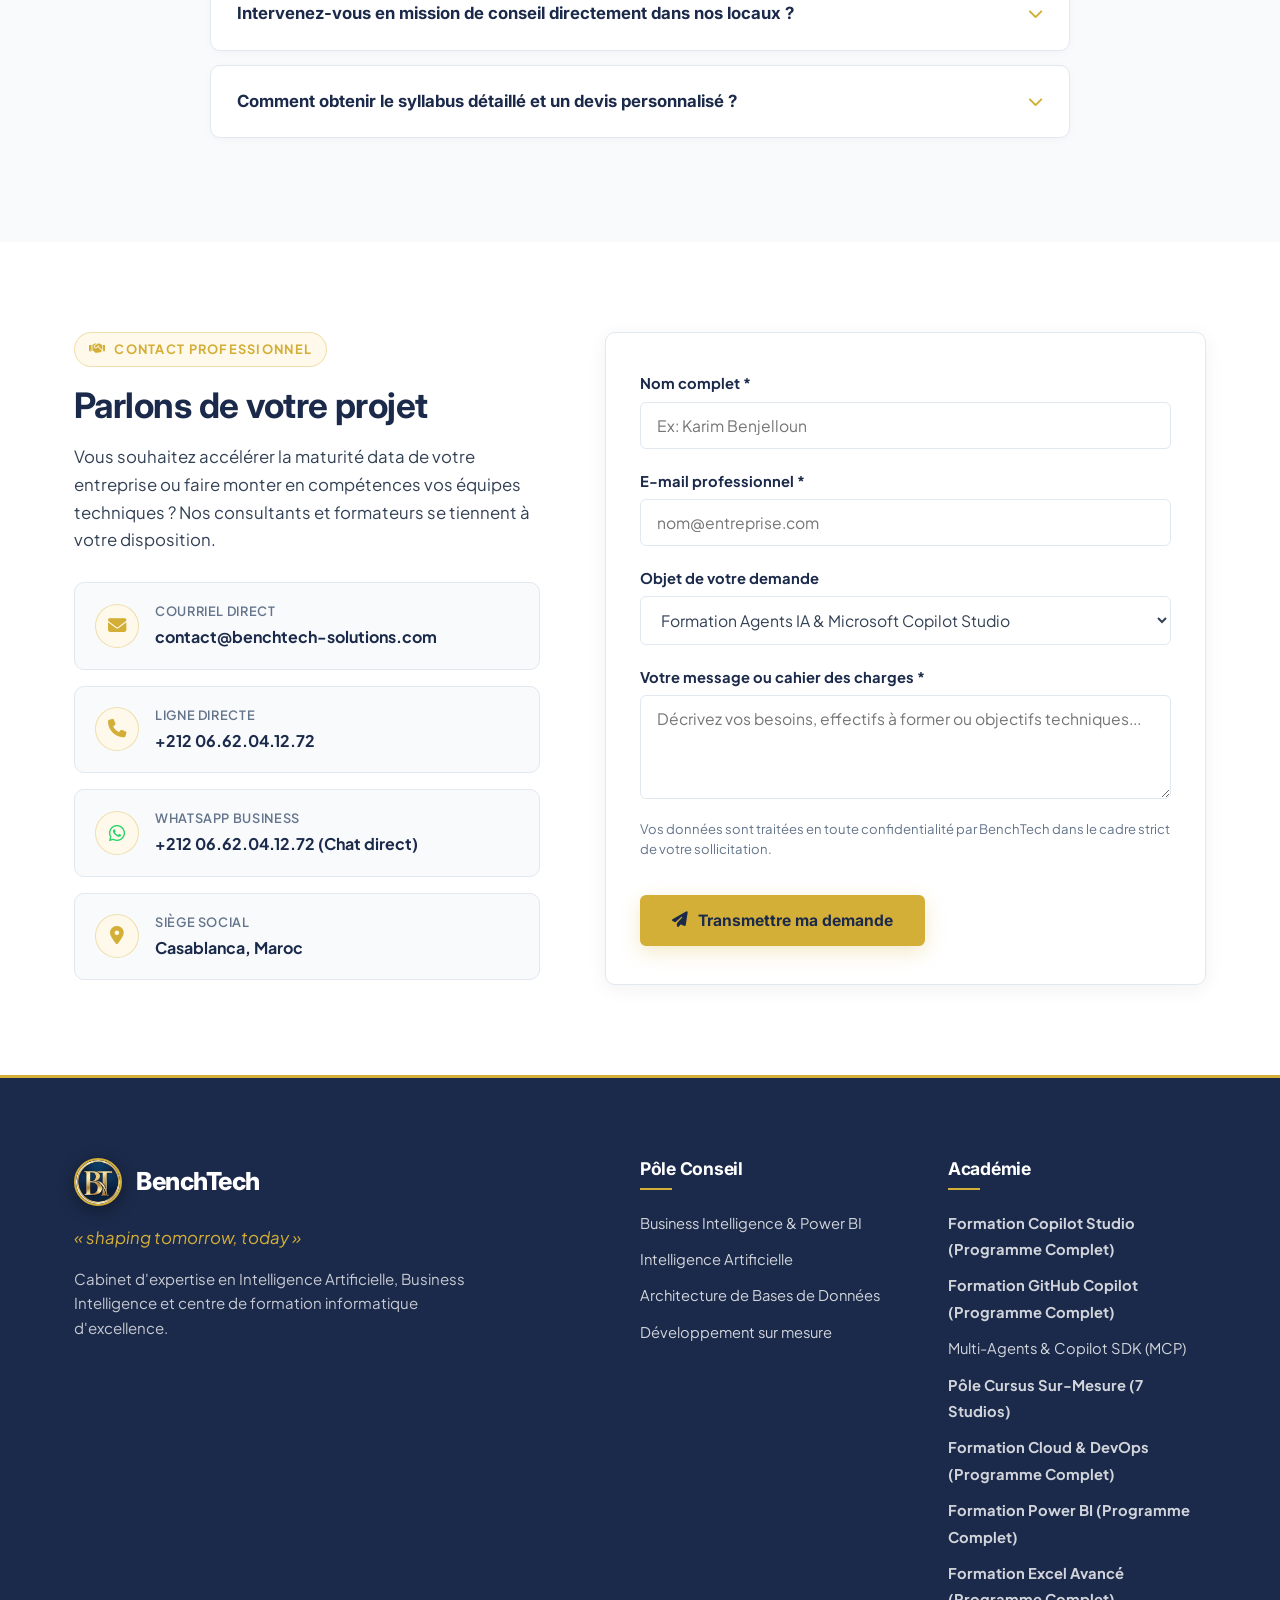
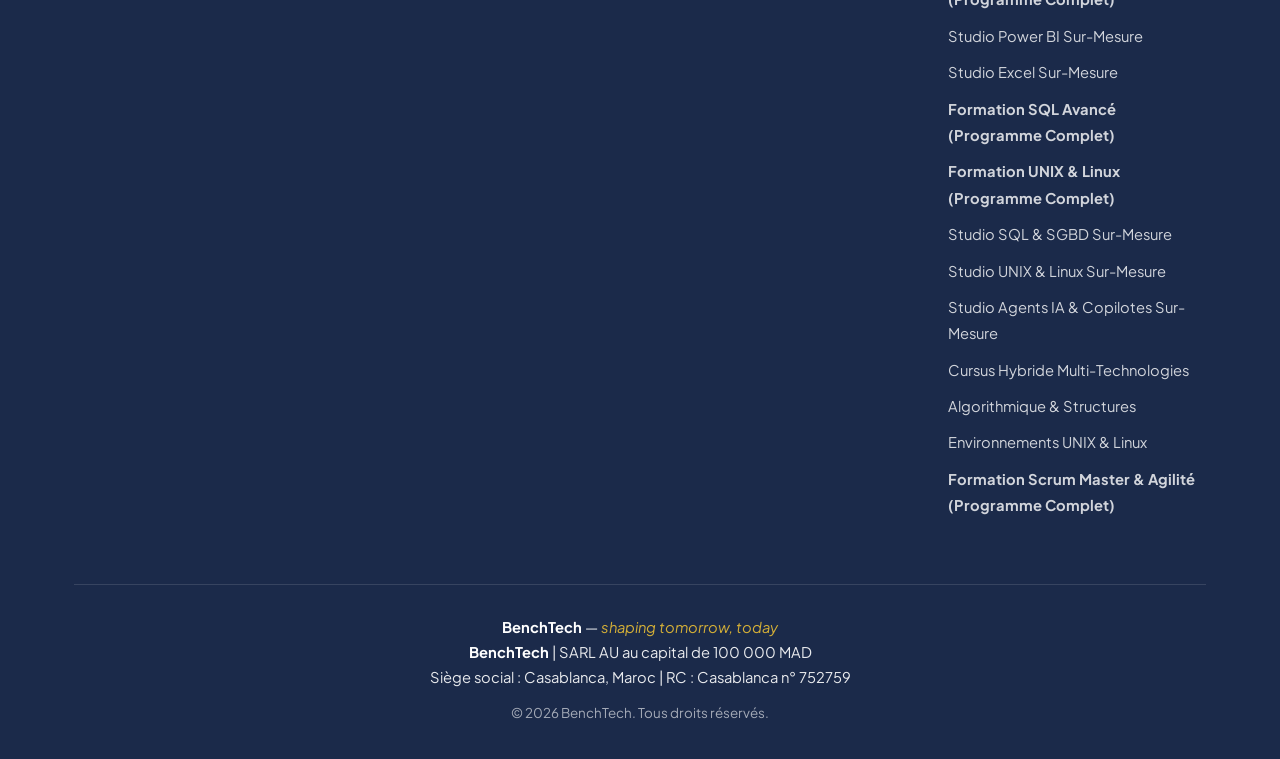
==== commit 17afc94b: "chore(domain): configuration du domaine officiel https://www.benchtech-solutions.com et email contac" ====
--- a/siteweb/index.html
+++ b/siteweb/index.html
@@ -5,7 +5,7 @@
     <meta name="viewport" content="width=device-width, initial-scale=1.0">
     <title>BenchTech | shaping tomorrow, today — Conseil en Technologies & Académie Informatique</title>
     <meta name="description" content="BenchTech : Cabinet de conseil technologique (IA, Business Intelligence, Power BI, Architecture Data) et Académie de formation d'excellence à Casablanca.">
-    <link rel="canonical" href="https://benchtech.ma/">
+    <link rel="canonical" href="https://www.benchtech-solutions.com/">
 
     <!-- =======================================================================
          MÉTADONNÉES SOCIALES (OPEN GRAPH & TWITTER CARDS)
@@ -16,9 +16,9 @@
     <meta property="og:site_name" content="BenchTech">
     <meta property="og:title" content="BenchTech | shaping tomorrow, today — Conseil en Technologies &amp; Académie Informatique">
     <meta property="og:description" content="Cabinet de conseil technologique de pointe (IA, Agents Autonomes, Power BI, Architecture Data) et Académie de formation d'excellence à Casablanca.">
-    <meta property="og:url" content="https://benchtech.ma/">
-    <meta property="og:image" content="https://benchtech.ma/images/logo-benchtech.png">
-    <meta property="og:image:secure_url" content="https://benchtech.ma/images/logo-benchtech.png">
+    <meta property="og:url" content="https://www.benchtech-solutions.com/">
+    <meta property="og:image" content="https://www.benchtech-solutions.com/images/logo-benchtech.png">
+    <meta property="og:image:secure_url" content="https://www.benchtech-solutions.com/images/logo-benchtech.png">
     <meta property="og:image:type" content="image/png">
     <meta property="og:image:width" content="1200">
     <meta property="og:image:height" content="630">
@@ -28,7 +28,7 @@
     <meta name="twitter:card" content="summary_large_image">
     <meta name="twitter:title" content="BenchTech | shaping tomorrow, today — Conseil &amp; Académie">
     <meta name="twitter:description" content="Conseil en Technologies &amp; Académie d'excellence (Agents IA, Power BI, Copilot Studio, SQL, UNIX).">
-    <meta name="twitter:image" content="https://benchtech.ma/images/logo-benchtech.png">
+    <meta name="twitter:image" content="https://www.benchtech-solutions.com/images/logo-benchtech.png">
     <meta name="twitter:image:alt" content="BenchTech — shaping tomorrow, today">
 
     <!-- =======================================================================
@@ -40,17 +40,17 @@
       "@graph": [
         {
           "@type": "EducationalOrganization",
-          "@id": "https://benchtech.ma/#organization",
+          "@id": "https://www.benchtech-solutions.com/#organization",
           "name": "BenchTech",
           "legalName": "BenchTech SARL AU",
           "slogan": "shaping tomorrow, today",
-          "url": "https://benchtech.ma/",
+          "url": "https://www.benchtech-solutions.com/",
           "logo": {
             "@type": "ImageObject",
-            "url": "https://benchtech.ma/images/logo-benchtech.png",
+            "url": "https://www.benchtech-solutions.com/images/logo-benchtech.png",
             "caption": "BenchTech — shaping tomorrow, today"
           },
-          "image": "https://benchtech.ma/images/logo-benchtech.png",
+          "image": "https://www.benchtech-solutions.com/images/logo-benchtech.png",
           "description": "Cabinet de conseil technologique (Agents IA, Business Intelligence, Architecture Logicielle) et Académie d'excellence à Casablanca.",
           "address": {
             "@type": "PostalAddress",
@@ -61,7 +61,7 @@
             "@type": "ContactPoint",
             "telephone": "+212-6-62-04-12-72",
             "contactType": "customer service",
-            "email": "contact@benchtech.ma",
+            "email": "contact@benchtech-solutions.com",
             "availableLanguage": ["French", "Arabic", "English"]
           },
           "identifier": [
@@ -79,7 +79,7 @@
         },
         {
           "@type": "ItemList",
-          "@id": "https://benchtech.ma/#courses",
+          "@id": "https://www.benchtech-solutions.com/#courses",
           "name": "Catalogue des Formations BenchTech Academy",
           "description": "Formations professionnelles d'excellence et cursus d'ingénierie pédagogique sur-mesure.",
           "itemListElement": [
@@ -90,7 +90,7 @@
                 "@type": "Course",
                 "name": "Conception & Déploiement d'Agents IA Métiers avec Microsoft Copilot Studio",
                 "description": "Maîtriser la création d'agents autonomes d'entreprise, les architectures RAG, le grounding sur données privées et les flux Power Automate.",
-                "provider": { "@id": "https://benchtech.ma/#organization" },
+                "provider": { "@id": "https://www.benchtech-solutions.com/#organization" },
                 "inLanguage": "fr",
                 "hasCourseInstance": {
                   "@type": "CourseInstance",
@@ -106,7 +106,7 @@
                 "@type": "Course",
                 "name": "Développement Augmenté par l'IA : Maîtriser GitHub Copilot dans VS Code",
                 "description": "Optimiser la productivité des équipes d'ingénierie avec GitHub Copilot, Copilot Chat, la génération de tests unitaires et le refactoring assisté.",
-                "provider": { "@id": "https://benchtech.ma/#organization" },
+                "provider": { "@id": "https://www.benchtech-solutions.com/#organization" },
                 "inLanguage": "fr",
                 "hasCourseInstance": {
                   "@type": "CourseInstance",
@@ -122,7 +122,7 @@
                 "@type": "Course",
                 "name": "Orchestration Multi-Agents & Architecture Applicative avec le GitHub Copilot SDK",
                 "description": "Concevoir des architectures multi-agents distribuées, implémenter le protocole MCP (Model Context Protocol) et orchestrer les agents avec Semantic Kernel.",
-                "provider": { "@id": "https://benchtech.ma/#organization" },
+                "provider": { "@id": "https://www.benchtech-solutions.com/#organization" },
                 "inLanguage": "fr",
                 "hasCourseInstance": {
                   "@type": "CourseInstance",
@@ -138,7 +138,7 @@
                 "@type": "Course",
                 "name": "Microsoft Power BI : Parcours d'Ingénierie Pédagogique Sur-Mesure",
                 "description": "Modélisation dimensionnelle en étoile, langage DAX avancé, optimisation du moteur VertiPaq, sécurité RLS et gouvernance Fabric.",
-                "provider": { "@id": "https://benchtech.ma/#organization" },
+                "provider": { "@id": "https://www.benchtech-solutions.com/#organization" },
                 "inLanguage": "fr",
                 "hasCourseInstance": {
                   "@type": "CourseInstance",
@@ -153,7 +153,7 @@
                 "@type": "Course",
                 "name": "Microsoft Excel : Parcours d'Ingénierie Pédagogique Sur-Mesure",
                 "description": "Des formules dynamiques avancées à l'automatisation Power Query (M-Engine) et aux modèles décisionnels complexes.",
-                "provider": { "@id": "https://benchtech.ma/#organization" },
+                "provider": { "@id": "https://www.benchtech-solutions.com/#organization" },
                 "inLanguage": "fr",
                 "hasCourseInstance": {
                   "@type": "CourseInstance",
@@ -168,7 +168,7 @@
                 "@type": "Course",
                 "name": "Algorithmique & Structures de Données",
                 "description": "Fondements de l'informatique théorique, structures de données fondamentales et avancées, optimisation et analyse de complexité asymptotique (Grand O).",
-                "provider": { "@id": "https://benchtech.ma/#organization" },
+                "provider": { "@id": "https://www.benchtech-solutions.com/#organization" },
                 "inLanguage": "fr",
                 "hasCourseInstance": {
                   "@type": "CourseInstance",
@@ -184,7 +184,7 @@
                 "@type": "Course",
                 "name": "Environnements UNIX / Linux & Shell : Parcours Sur-Mesure",
                 "description": "Administration système avancée, scripting Bash/POSIX, gestion des processus, signaux, mémoire et automatisation des déploiements.",
-                "provider": { "@id": "https://benchtech.ma/#organization" },
+                "provider": { "@id": "https://www.benchtech-solutions.com/#organization" },
                 "inLanguage": "fr",
                 "hasCourseInstance": {
                   "@type": "CourseInstance",
@@ -199,7 +199,7 @@
                 "@type": "Course",
                 "name": "Bases de Données & Optimisation SQL : Parcours Sur-Mesure",
                 "description": "Conception relationnelle normalisée, SQL analytique complexe (Window Functions), plans d'exécution EXPLAIN, indexation B-Tree et gestion des verrous.",
-                "provider": { "@id": "https://benchtech.ma/#organization" },
+                "provider": { "@id": "https://www.benchtech-solutions.com/#organization" },
                 "inLanguage": "fr",
                 "hasCourseInstance": {
                   "@type": "CourseInstance",
@@ -214,7 +214,7 @@
                 "@type": "Course",
                 "name": "Scrum & Gestion de Projet Agile",
                 "description": "Maîtrise du Scrum Guide 2020, rôles Scrum Master et Product Owner, rituels agiles, gestion du backlog et métriques de vélocité.",
-                "provider": { "@id": "https://benchtech.ma/#organization" },
+                "provider": { "@id": "https://www.benchtech-solutions.com/#organization" },
                 "inLanguage": "fr",
                 "hasCourseInstance": {
                   "@type": "CourseInstance",
@@ -230,7 +230,7 @@
                 "@type": "Course",
                 "name": "MS Project & Pilotage Opérationnel",
                 "description": "Planification sous contraintes, ordonnancement par le chemin critique (CPM), nivellement des ressources et suivi de la valeur acquise (EVM).",
-                "provider": { "@id": "https://benchtech.ma/#organization" },
+                "provider": { "@id": "https://www.benchtech-solutions.com/#organization" },
                 "inLanguage": "fr",
                 "hasCourseInstance": {
                   "@type": "CourseInstance",
@@ -4653,15 +4653,33 @@
 
                             <!-- Sélecteur à la Carte des 5 Technologies -->
                             <div class="studio-card builder-blocks-card">
-                                <h4><i class="fas fa-layer-group"></i> 3. Personnalisation Fine : Cochez Vos Blocs Croisés</h4>
-                                <p class="builder-helper-text">Vous pouvez ajuster les blocs ci-dessous ou concevoir un assemblage personnalisé entre les 5 spécialités :</p>
-
+                                <div class="hybrid-blocks-header-row">
+                                    <h4><i class="fas fa-layer-group"></i> 3. Personnalisation Fine : Cochez Vos Blocs Croisés</h4>
+                                    <div class="hybrid-blocks-global-actions">
+                                        <span class="hybrid-global-counter" id="hybrid-global-counter">0 bloc sélectionné</span>
+                                        <button type="button" class="hybrid-reset-btn" id="hybrid-reset-all-btn" title="Tout décocher">
+                                            <i class="fas fa-rotate-left"></i> Réinitialiser
+                                        </button>
+                                    </div>
+                                </div>
+                                <p class="builder-helper-text">Cliquez sur un groupe pour le déplier, cochez les blocs souhaités. Utilisez la recherche pour filtrer rapidement.</p>
+
+                                <!-- Barre de recherche de blocs -->
+                                <div class="hybrid-search-bar">
+                                    <i class="fas fa-search hybrid-search-icon"></i>
+                                    <input type="text" id="hybrid-block-search" class="hybrid-search-input" placeholder="Rechercher un bloc (ex: DAX, Docker, Pivot...)">
+                                    <button type="button" class="hybrid-search-clear" id="hybrid-search-clear" title="Effacer">
+                                        <i class="fas fa-times"></i>
+                                    </button>
+                                </div>
+
+                                <!-- Filtres par technologie (conservés) -->
                                 <div class="hybrid-tech-filter-tabs">
-                                    <button type="button" class="hybrid-tech-tab active" data-tech-filter="all">Toutes les technologies</button>
+                                    <button type="button" class="hybrid-tech-tab active" data-tech-filter="all">Toutes</button>
                                     <button type="button" class="hybrid-tech-tab" data-tech-filter="powerbi">Power BI</button>
                                     <button type="button" class="hybrid-tech-tab" data-tech-filter="excel">Excel</button>
-                                    <button type="button" class="hybrid-tech-tab" data-tech-filter="sql">SQL &amp; SGBD</button>
-                                    <button type="button" class="hybrid-tech-tab" data-tech-filter="unix">UNIX / Linux</button>
+                                    <button type="button" class="hybrid-tech-tab" data-tech-filter="sql">SQL</button>
+                                    <button type="button" class="hybrid-tech-tab" data-tech-filter="unix">Linux</button>
                                     <button type="button" class="hybrid-tech-tab" data-tech-filter="copilot">Agents IA</button>
                                 </div>
 
@@ -4939,7 +4957,7 @@
                                 </div>
                                 <div class="info-card-content">
                                     <span>Courriel direct</span>
-                                    <a href="mailto:contact@benchtech.ma">contact@benchtech.ma</a>
+                                    <a href="mailto:contact@benchtech-solutions.com">contact@benchtech-solutions.com</a>
                                 </div>
                             </div>
 
@@ -4976,7 +4994,7 @@
                     </div>
 
                     <div class="contact-form-wrapper">
-                        <form class="contact-form" action="https://formsubmit.co/contact@benchtech.ma" method="POST">
+                        <form class="contact-form" action="https://formsubmit.co/contact@benchtech-solutions.com" method="POST">
                             <input type="hidden" name="_subject" value="Nouveau message depuis le site BenchTech">
                             
                             <!-- Honeypot anti-spam -->
@@ -8220,24 +8238,39 @@
             const techKeys = ['powerbi', 'excel', 'sql', 'unix', 'copilot'];
             const defaultPackBlocks = HYBRID_PACKS_DATA['pack-bi-control'].blocks;
 
-            techKeys.forEach(tech => {
+            // Couleurs par techno pour les badges compteurs
+            const techColors = {
+                powerbi: '#BE185D', excel: '#166534', sql: '#1D4ED8',
+                unix: '#854D0E', copilot: '#6D28D9'
+            };
+
+            techKeys.forEach((tech, idx) => {
                 const meta = TECH_META[tech];
                 const dataObj = meta.data();
+                const blockIds = Object.keys(dataObj);
+                const totalBlocks = blockIds.length;
+                const checkedCount = blockIds.filter(id => defaultPackBlocks.some(b => b.tech === tech && b.id === id)).length;
+                // Premier groupe ouvert par défaut, les autres repliés
+                const isOpen = idx === 0;
 
                 htmlStr += `
-                    <div class="level-group-wrapper hybrid-tech-group" data-tech-group="${tech}">
-                        <div class="level-group-header">
+                    <div class="level-group-wrapper hybrid-tech-group ${isOpen ? 'group-open' : ''}" data-tech-group="${tech}">
+                        <div class="level-group-header hybrid-group-accordion-header" role="button" tabindex="0" aria-expanded="${isOpen}" data-group-tech="${tech}">
                             <div class="level-group-title">
+                                <i class="fas fa-chevron-right hybrid-group-chevron"></i>
                                 <i class="fas ${meta.icon}"></i> ${meta.name}
                             </div>
                             <div class="level-group-meta-wrap">
-                                <span class="level-group-duration"><i class="fas fa-cubes"></i> 12 blocs</span>
+                                <span class="hybrid-group-counter" id="hybrid-counter-${tech}" style="background:${techColors[tech]}22; color:${techColors[tech]}; border:1px solid ${techColors[tech]}44;">
+                                    <span class="counter-checked" id="hybrid-checked-${tech}">${checkedCount}</span>/<span>${totalBlocks}</span>
+                                </span>
                                 <button type="button" class="level-select-all-btn hybrid-tech-select-all-btn" data-tech-toggle="${tech}">Tout cocher</button>
                             </div>
                         </div>
+                        <div class="hybrid-group-body" style="display:${isOpen ? 'block' : 'none'};">
                 `;
 
-                Object.keys(dataObj).forEach(id => {
+                blockIds.forEach(id => {
                     const block = dataObj[id];
                     const isInitiallyChecked = defaultPackBlocks.some(b => b.tech === tech && b.id === id);
 
@@ -8245,7 +8278,7 @@
                     const pillsHtml = rawTopics.map(t => `<span class="block-pill">${t.trim()}</span>`).join('');
 
                     htmlStr += `
-                        <div class="block-item block-item-hybrid ${isInitiallyChecked ? 'checked' : ''}" data-hybrid-tech="${tech}" data-hybrid-id="${id}">
+                        <div class="block-item block-item-hybrid ${isInitiallyChecked ? 'checked' : ''}" data-hybrid-tech="${tech}" data-hybrid-id="${id}" data-block-name="${(block.name || '').toLowerCase()} ${(block.topics || '').toLowerCase()}">
                             <div class="block-header" role="button" tabindex="0" aria-expanded="false">
                                 <div class="block-header-left">
                                     <label class="block-checkbox-wrap" title="Sélectionner ce bloc pour le cursus">
@@ -8272,52 +8305,163 @@
                     `;
                 });
 
-                htmlStr += '</div>';
+                htmlStr += '</div></div>';
             });
 
             container.innerHTML = htmlStr;
 
-            // Attacher les écouteurs sur les checkboxes hybrides
+            // ── Accordéons groupes technos ──
+            container.querySelectorAll('.hybrid-group-accordion-header').forEach(header => {
+                const toggleGroup = () => {
+                    const group = header.closest('.hybrid-tech-group');
+                    const body = group.querySelector('.hybrid-group-body');
+                    const isOpen = group.classList.toggle('group-open');
+                    header.setAttribute('aria-expanded', String(isOpen));
+                    body.style.display = isOpen ? 'block' : 'none';
+                };
+                header.addEventListener('click', (e) => {
+                    // Ne pas toggle si on clique sur un bouton enfant
+                    if (e.target.closest('.level-select-all-btn')) return;
+                    toggleGroup();
+                });
+                header.addEventListener('keydown', (e) => {
+                    if (e.key === 'Enter' || e.key === ' ') { e.preventDefault(); toggleGroup(); }
+                });
+            });
+
+            // ── Compteurs par groupe ──
+            function updateGroupCounter(tech) {
+                const group = container.querySelector(`.hybrid-tech-group[data-tech-group="${tech}"]`);
+                if (!group) return;
+                const checked = group.querySelectorAll('.block-toggle-hybrid:checked').length;
+                const el = document.getElementById(`hybrid-checked-${tech}`);
+                if (el) el.textContent = checked;
+            }
+
+            function updateGlobalCounter() {
+                const total = container.querySelectorAll('.block-toggle-hybrid:checked').length;
+                const el = document.getElementById('hybrid-global-counter');
+                if (el) el.textContent = `${total} bloc${total > 1 ? 's' : ''} sélectionné${total > 1 ? 's' : ''}`;
+            }
+
+            // ── Checkboxes hybrides ──
             container.querySelectorAll('.block-toggle-hybrid').forEach(cb => {
                 cb.addEventListener('change', () => {
                     const item = cb.closest('.block-item-hybrid');
-                    if (item) {
-                        item.classList.toggle('checked', cb.checked);
-                    }
+                    if (item) item.classList.toggle('checked', cb.checked);
                     // Désactiver les presets fixes car sélection manuelle
                     document.querySelectorAll('.preset-btn-hybrid').forEach(b => b.classList.remove('active'));
                     document.querySelectorAll('.hybrid-pack-card').forEach(c => c.classList.remove('active'));
                     const customPreset = document.querySelector('.preset-btn-hybrid[data-preset-hybrid="pack-custom"]');
                     if (customPreset) customPreset.classList.add('active');
-
+                    updateGroupCounter(cb.getAttribute('data-tech'));
+                    updateGlobalCounter();
                     updateHybridStudioSyllabus();
                 });
             });
 
-            // Attacher les écouteurs "Tout cocher" par techno
+            // ── Boutons "Tout cocher/décocher" par techno ──
             container.querySelectorAll('.hybrid-tech-select-all-btn').forEach(btn => {
-                btn.addEventListener('click', () => {
+                btn.addEventListener('click', (e) => {
+                    e.stopPropagation();
                     const tech = btn.getAttribute('data-tech-toggle');
                     const group = container.querySelector(`.hybrid-tech-group[data-tech-group="${tech}"]`);
                     if (!group) return;
 
+                    // Ouvrir le groupe si fermé
+                    if (!group.classList.contains('group-open')) {
+                        const body = group.querySelector('.hybrid-group-body');
+                        group.classList.add('group-open');
+                        group.querySelector('.hybrid-group-accordion-header').setAttribute('aria-expanded', 'true');
+                        if (body) body.style.display = 'block';
+                    }
+
                     const cbs = group.querySelectorAll('.block-toggle-hybrid');
                     const allChecked = Array.from(cbs).every(cb => cb.checked);
-
                     cbs.forEach(cb => {
                         cb.checked = !allChecked;
                         const item = cb.closest('.block-item-hybrid');
-                        if (item) {
-                            item.classList.toggle('checked', !allChecked);
-                        }
+                        if (item) item.classList.toggle('checked', !allChecked);
                     });
-
                     document.querySelectorAll('.preset-btn-hybrid').forEach(b => b.classList.remove('active'));
                     document.querySelectorAll('.hybrid-pack-card').forEach(c => c.classList.remove('active'));
-                    btn.textContent = allChecked ? "Tout cocher" : "Tout décocher";
+                    btn.textContent = allChecked ? 'Tout cocher' : 'Tout décocher';
+                    updateGroupCounter(tech);
+                    updateGlobalCounter();
                     updateHybridStudioSyllabus();
                 });
             });
+
+            // ── Bouton Réinitialiser global ──
+            const resetBtn = document.getElementById('hybrid-reset-all-btn');
+            if (resetBtn) {
+                resetBtn.addEventListener('click', () => {
+                    container.querySelectorAll('.block-toggle-hybrid').forEach(cb => {
+                        cb.checked = false;
+                        const item = cb.closest('.block-item-hybrid');
+                        if (item) item.classList.remove('checked');
+                    });
+                    // Réactiver le filtre "Toutes"
+                    document.querySelectorAll('.hybrid-tech-tab').forEach(t => t.classList.remove('active'));
+                    const allTab = document.querySelector('.hybrid-tech-tab[data-tech-filter="all"]');
+                    if (allTab) allTab.classList.add('active');
+                    container.querySelectorAll('.block-item-hybrid').forEach(b => b.style.display = '');
+                    // Vider la recherche
+                    const searchInput = document.getElementById('hybrid-block-search');
+                    if (searchInput) searchInput.value = '';
+                    const clearBtn = document.getElementById('hybrid-search-clear');
+                    if (clearBtn) clearBtn.style.display = 'none';
+                    ['powerbi','excel','sql','unix','copilot'].forEach(t => updateGroupCounter(t));
+                    updateGlobalCounter();
+                    updateHybridStudioSyllabus();
+                });
+            }
+
+            // ── Recherche de blocs ──
+            const searchInput = document.getElementById('hybrid-block-search');
+            const clearBtn = document.getElementById('hybrid-search-clear');
+            if (searchInput) {
+                searchInput.addEventListener('input', () => {
+                    const q = searchInput.value.trim().toLowerCase();
+                    if (clearBtn) clearBtn.style.display = q ? 'flex' : 'none';
+
+                    container.querySelectorAll('.block-item-hybrid').forEach(item => {
+                        const name = item.getAttribute('data-block-name') || '';
+                        const match = !q || name.includes(q);
+                        item.style.display = match ? '' : 'none';
+                    });
+
+                    // Ouvrir les groupes qui ont des résultats visibles
+                    if (q) {
+                        container.querySelectorAll('.hybrid-tech-group').forEach(group => {
+                            const hasVisible = Array.from(group.querySelectorAll('.block-item-hybrid')).some(b => b.style.display !== 'none');
+                            const body = group.querySelector('.hybrid-group-body');
+                            if (hasVisible && !group.classList.contains('group-open')) {
+                                group.classList.add('group-open');
+                                group.querySelector('.hybrid-group-accordion-header').setAttribute('aria-expanded', 'true');
+                                if (body) body.style.display = 'block';
+                            } else if (!hasVisible && group.classList.contains('group-open')) {
+                                group.classList.remove('group-open');
+                                group.querySelector('.hybrid-group-accordion-header').setAttribute('aria-expanded', 'false');
+                                if (body) body.style.display = 'none';
+                            }
+                        });
+                    }
+                });
+            }
+            if (clearBtn) {
+                clearBtn.style.display = 'none';
+                clearBtn.addEventListener('click', () => {
+                    if (searchInput) searchInput.value = '';
+                    clearBtn.style.display = 'none';
+                    container.querySelectorAll('.block-item-hybrid').forEach(b => b.style.display = '');
+                    searchInput.dispatchEvent(new Event('input'));
+                });
+            }
+
+            // Compteurs initiaux
+            ['powerbi','excel','sql','unix','copilot'].forEach(t => updateGroupCounter(t));
+            updateGlobalCounter();
         }
 
         // Moteur de calcul et mise à jour du syllabus Hybride en direct
@@ -8548,11 +8692,11 @@
         const exportHybridBtn = document.getElementById('btn-export-hybrid-program');
         if (exportHybridBtn) {
             exportHybridBtn.addEventListener('click', () => {
-                const selectedBlocks = Array.from(document.querySelectorAll('.hybrid-block-toggle:checked')).map(cb => {
-                    const item = cb.closest('.hybrid-block-item');
+                const selectedBlocks = Array.from(document.querySelectorAll('.block-toggle-hybrid:checked')).map(cb => {
+                    const item = cb.closest('.block-item-hybrid');
                     const blockTitle = item.querySelector('.block-title') ? item.querySelector('.block-title').textContent : ('Bloc ' + cb.value);
                     const blockDuration = item.querySelector('.block-duration') ? item.querySelector('.block-duration').textContent : '~3h30';
-                    const blockBadge = item.querySelector('.hybrid-tech-tag') ? item.querySelector('.hybrid-tech-tag').textContent : 'Hybride';
+                    const blockBadge = item.querySelector('.block-badge') ? item.querySelector('.block-badge').textContent : 'Hybride';
                     const blockDesc = item.querySelector('.block-desc') ? item.querySelector('.block-desc').textContent : '';
 
                     return {
--- a/siteweb/css/style.css
+++ b/siteweb/css/style.css
@@ -1645,6 +1645,173 @@
     margin: 0;
 }
 
+/* En-tête blocs hybrides & actions globales */
+.hybrid-blocks-header-row {
+    display: flex;
+    justify-content: space-between;
+    align-items: center;
+    flex-wrap: wrap;
+    gap: 12px;
+    margin-bottom: 8px;
+}
+
+.hybrid-blocks-global-actions {
+    display: flex;
+    align-items: center;
+    gap: 10px;
+}
+
+.hybrid-global-counter {
+    font-size: 0.8rem;
+    font-weight: 700;
+    color: var(--color-sage);
+    background: var(--color-magician-light, rgba(212, 175, 55, 0.12));
+    border: 1px solid rgba(212, 175, 55, 0.35);
+    padding: 4px 10px;
+    border-radius: 999px;
+}
+
+.hybrid-reset-btn {
+    display: inline-flex;
+    align-items: center;
+    gap: 5px;
+    font-size: 0.78rem;
+    font-weight: 600;
+    color: #64748B;
+    background: #F1F5F9;
+    border: 1px solid #CBD5E1;
+    padding: 4px 10px;
+    border-radius: var(--radius-sm);
+    cursor: pointer;
+    transition: var(--transition);
+}
+
+.hybrid-reset-btn:hover {
+    color: #DC2626;
+    border-color: #F87171;
+    background: #FEF2F2;
+}
+
+/* Barre de recherche dans les blocs hybrides */
+.hybrid-search-bar {
+    position: relative;
+    display: flex;
+    align-items: center;
+    margin: 12px 0 16px 0;
+}
+
+.hybrid-search-icon {
+    position: absolute;
+    left: 12px;
+    color: #94A3B8;
+    font-size: 0.88rem;
+    pointer-events: none;
+}
+
+.hybrid-search-input {
+    width: 100%;
+    padding: 9px 36px 9px 36px;
+    font-size: 0.88rem;
+    font-family: inherit;
+    border: 1px solid var(--border-color);
+    border-radius: var(--radius-md);
+    background: var(--bg-secondary);
+    color: var(--color-sage);
+    transition: var(--transition);
+}
+
+.hybrid-search-input:focus {
+    border-color: var(--color-magician);
+    background: #FFFFFF;
+    outline: none;
+    box-shadow: 0 0 0 3px rgba(212, 175, 55, 0.15);
+}
+
+.hybrid-search-clear {
+    position: absolute;
+    right: 10px;
+    display: none;
+    align-items: center;
+    justify-content: center;
+    width: 22px;
+    height: 22px;
+    border: none;
+    background: #E2E8F0;
+    color: #64748B;
+    border-radius: 50%;
+    cursor: pointer;
+    font-size: 0.72rem;
+    transition: var(--transition);
+}
+
+.hybrid-search-clear:hover {
+    background: #CBD5E1;
+    color: #1E293B;
+}
+
+/* Onglets de filtrage technologie */
+.hybrid-tech-filter-tabs {
+    display: flex;
+    flex-wrap: wrap;
+    gap: 6px;
+    margin-bottom: 16px;
+}
+
+.hybrid-tech-tab {
+    padding: 6px 14px;
+    font-size: 0.8rem;
+    font-weight: 600;
+    border-radius: 999px;
+    border: 1px solid var(--border-color);
+    background: var(--card-bg);
+    color: var(--text-body);
+    cursor: pointer;
+    transition: var(--transition);
+}
+
+.hybrid-tech-tab:hover {
+    border-color: var(--color-magician);
+    color: var(--color-sage);
+}
+
+.hybrid-tech-tab.active {
+    background: var(--color-sage);
+    color: #FFFFFF;
+    border-color: var(--color-sage);
+    box-shadow: 0 2px 6px rgba(27, 42, 74, 0.18);
+}
+
+/* Accordéon par technologie */
+.hybrid-group-accordion-header {
+    cursor: pointer;
+    user-select: none;
+    transition: var(--transition);
+}
+
+.hybrid-group-accordion-header:hover {
+    background-color: rgba(212, 175, 55, 0.08);
+}
+
+.hybrid-group-chevron {
+    font-size: 0.75rem;
+    color: var(--color-magician);
+    transition: transform 0.2s ease;
+    margin-right: 4px;
+}
+
+.hybrid-tech-group.group-open .hybrid-group-chevron {
+    transform: rotate(90deg);
+}
+
+.hybrid-group-counter {
+    font-size: 0.75rem;
+    font-weight: 700;
+    padding: 2px 8px;
+    border-radius: 999px;
+    display: inline-flex;
+    align-items: center;
+}
+
 .studio-card {
     background: var(--card-bg);
     border: 1px solid var(--border-color);
